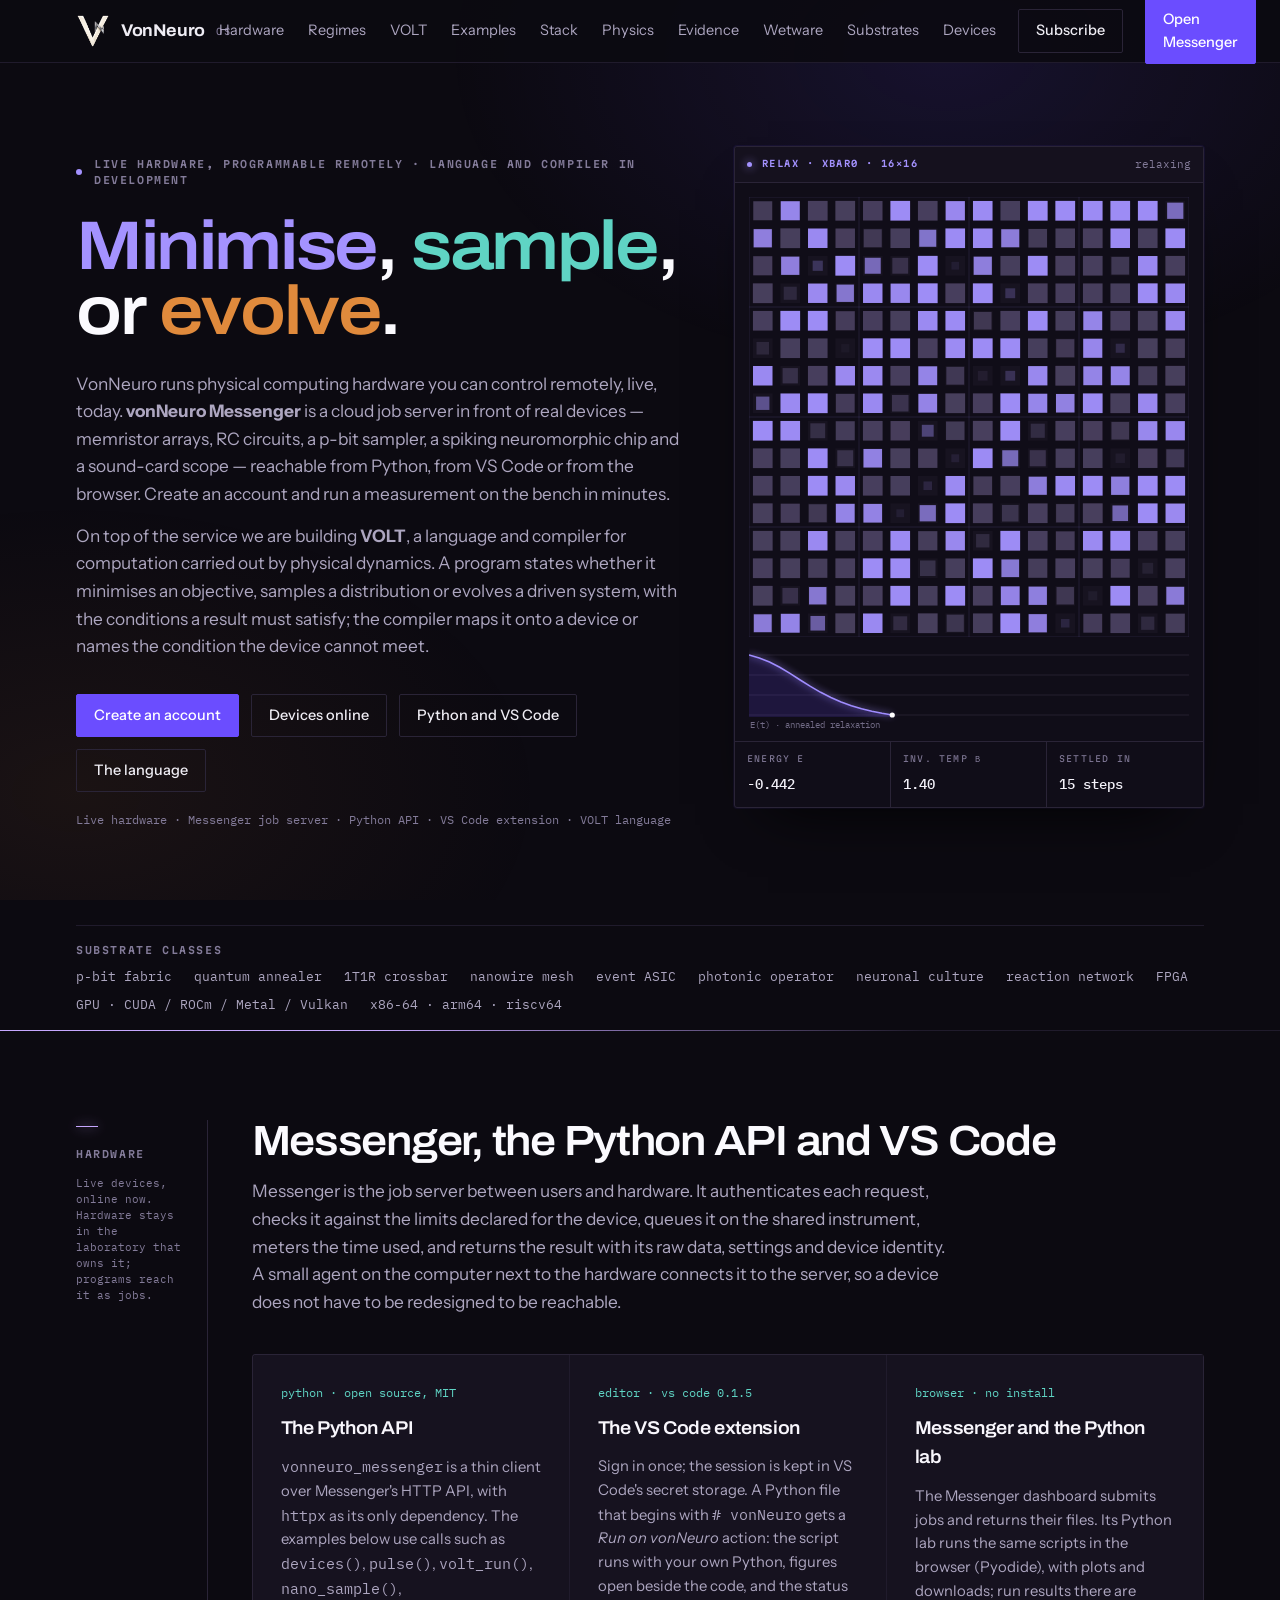
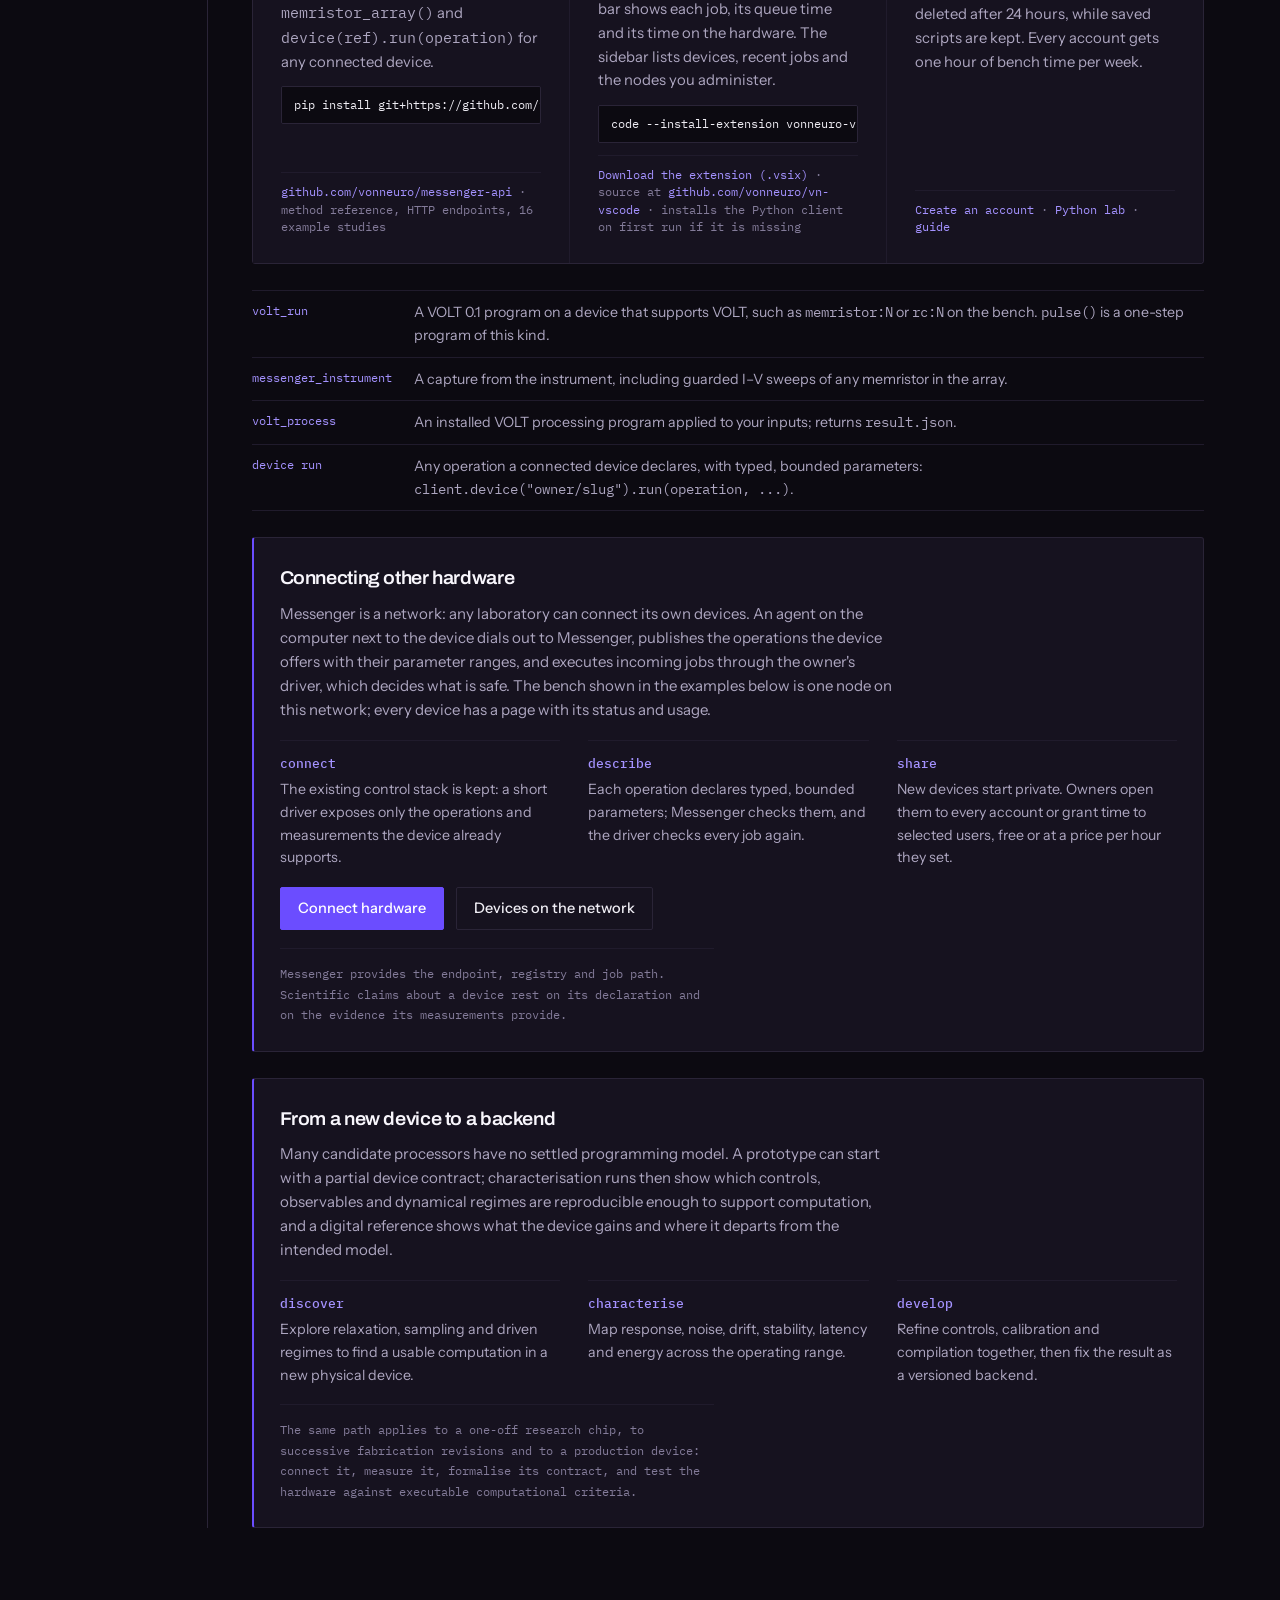
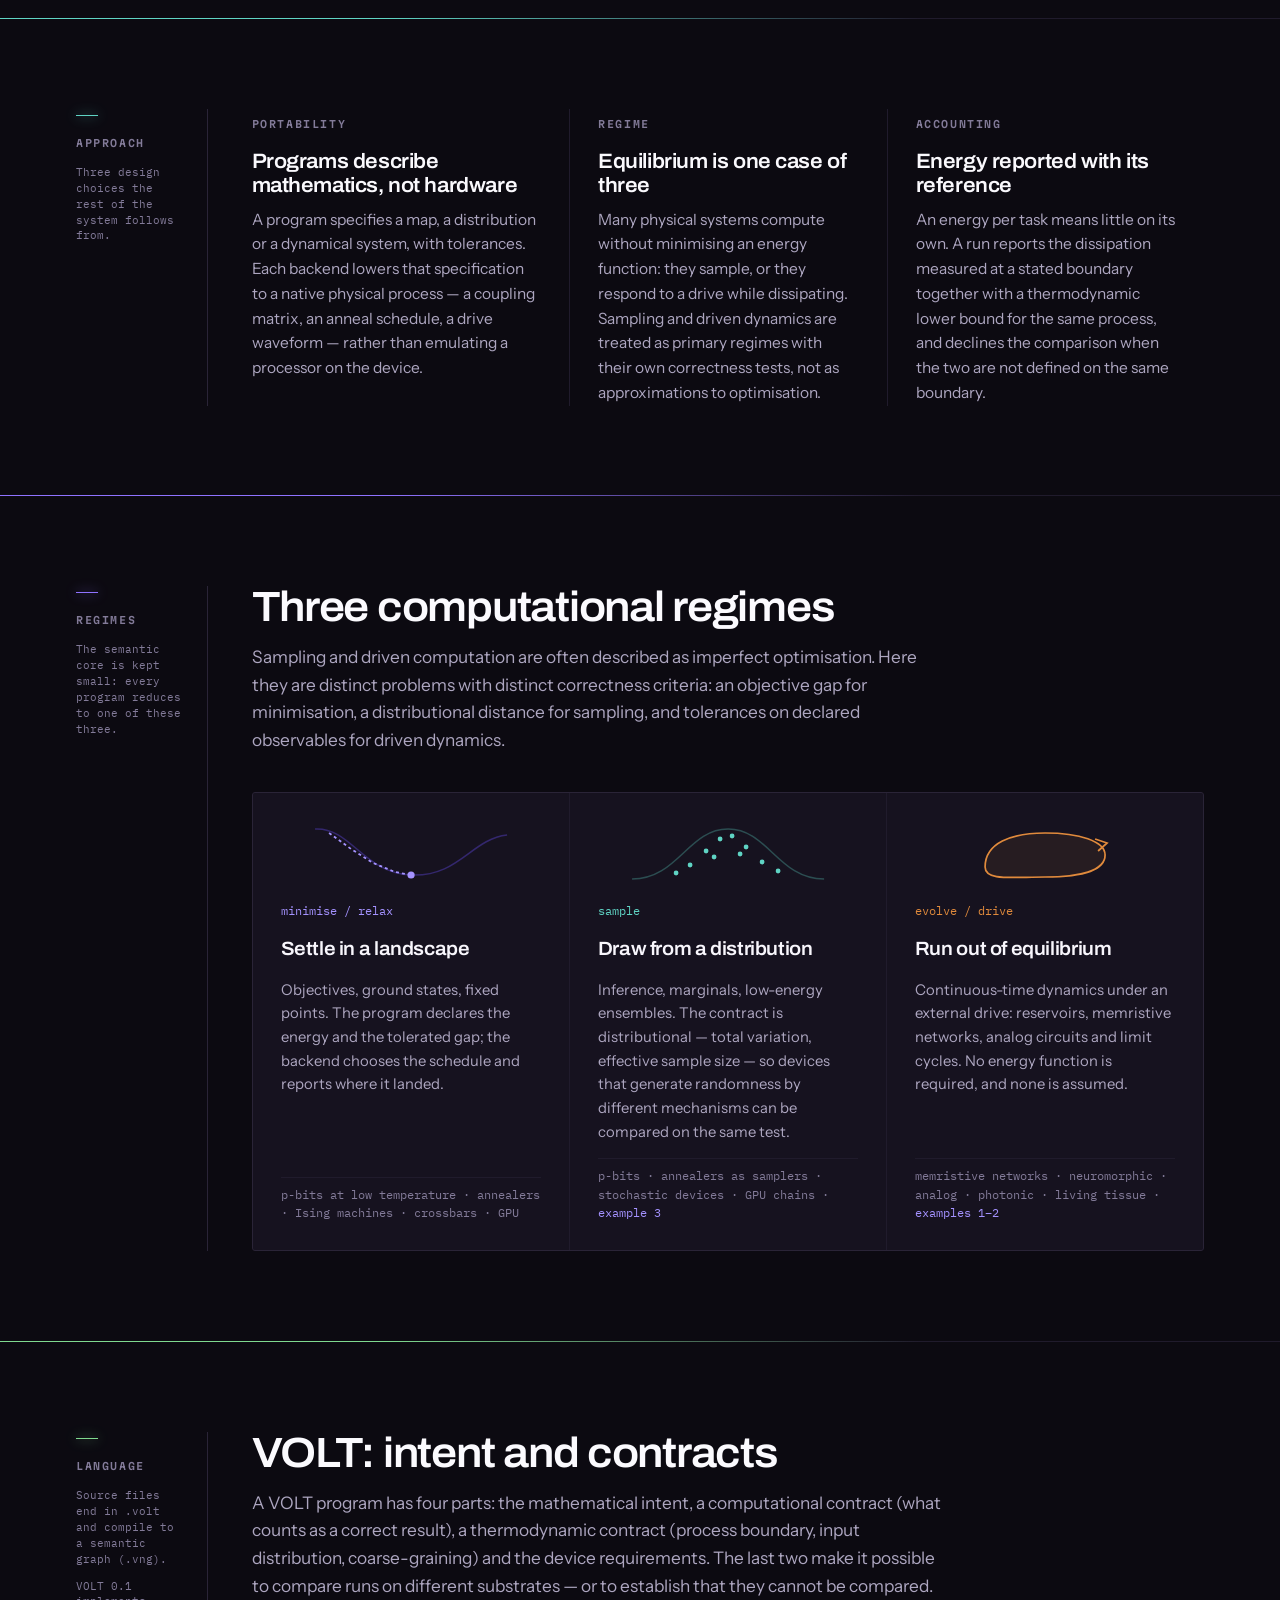
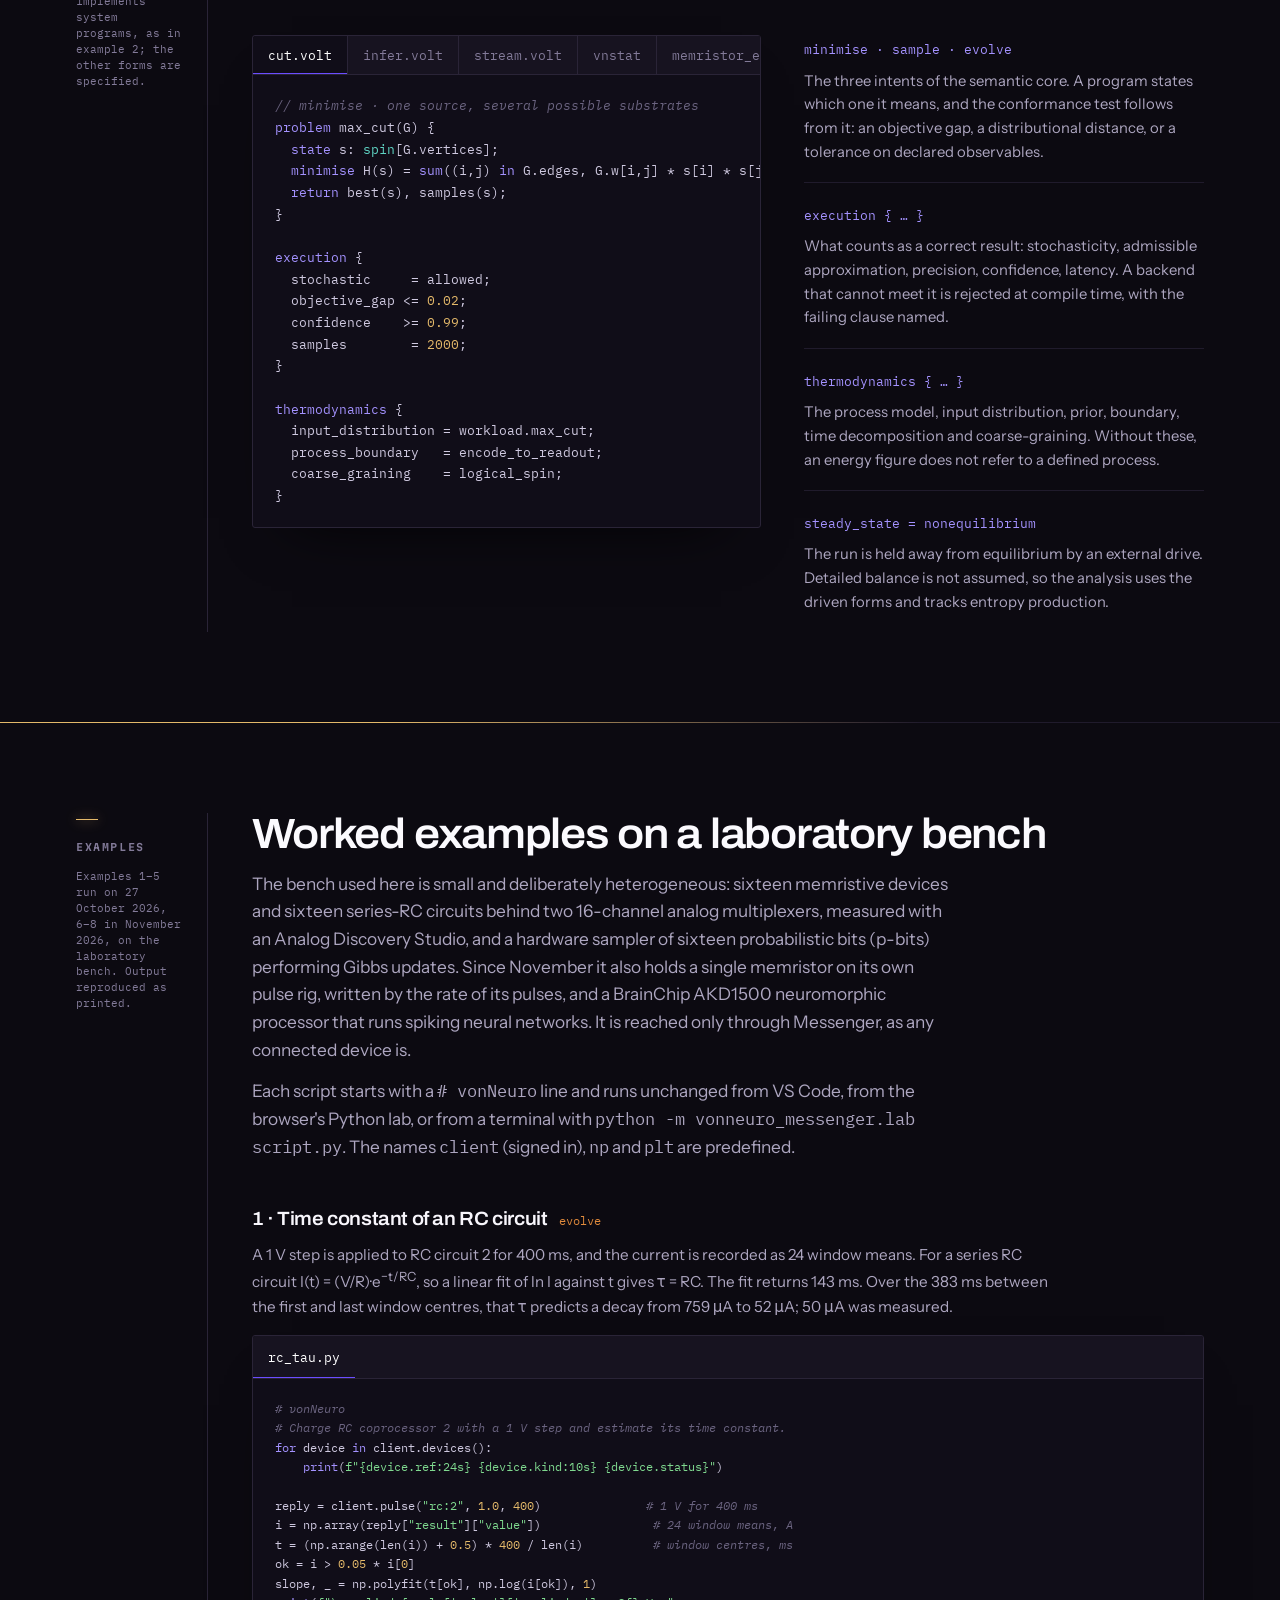
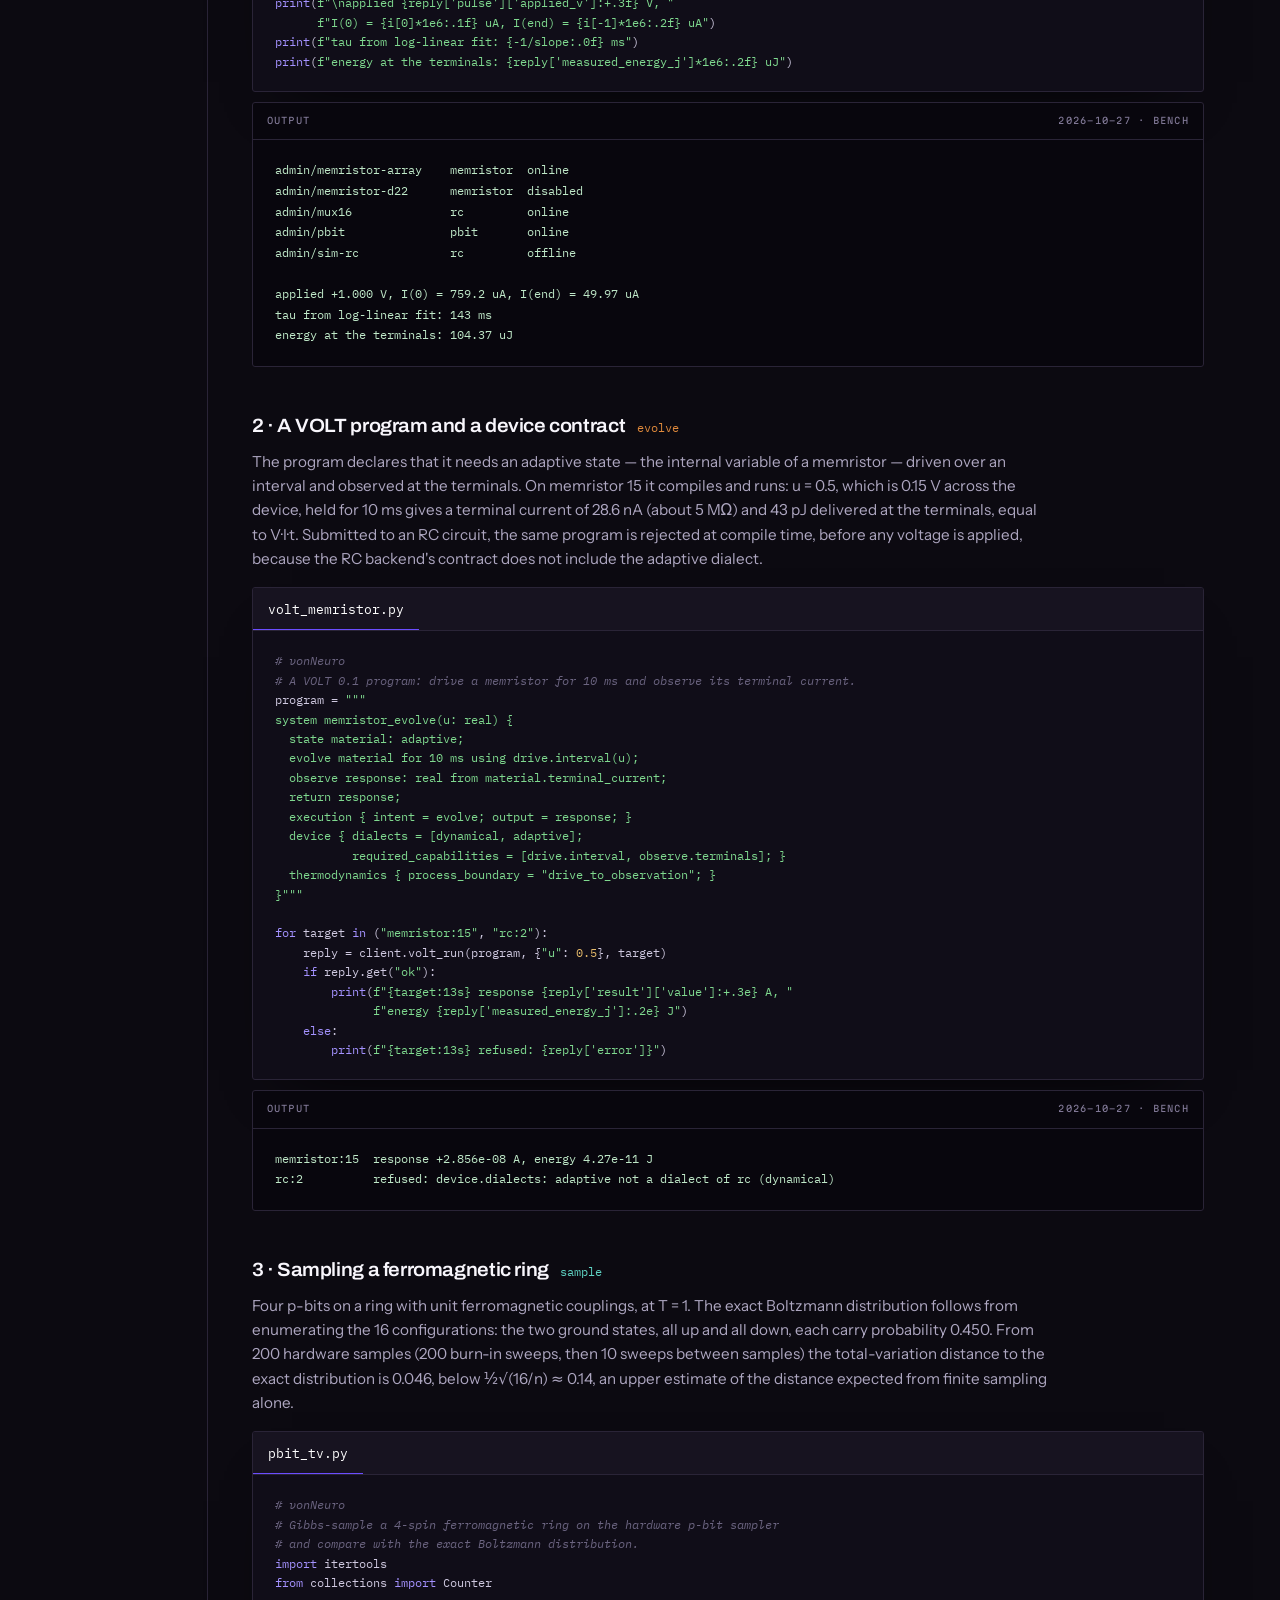
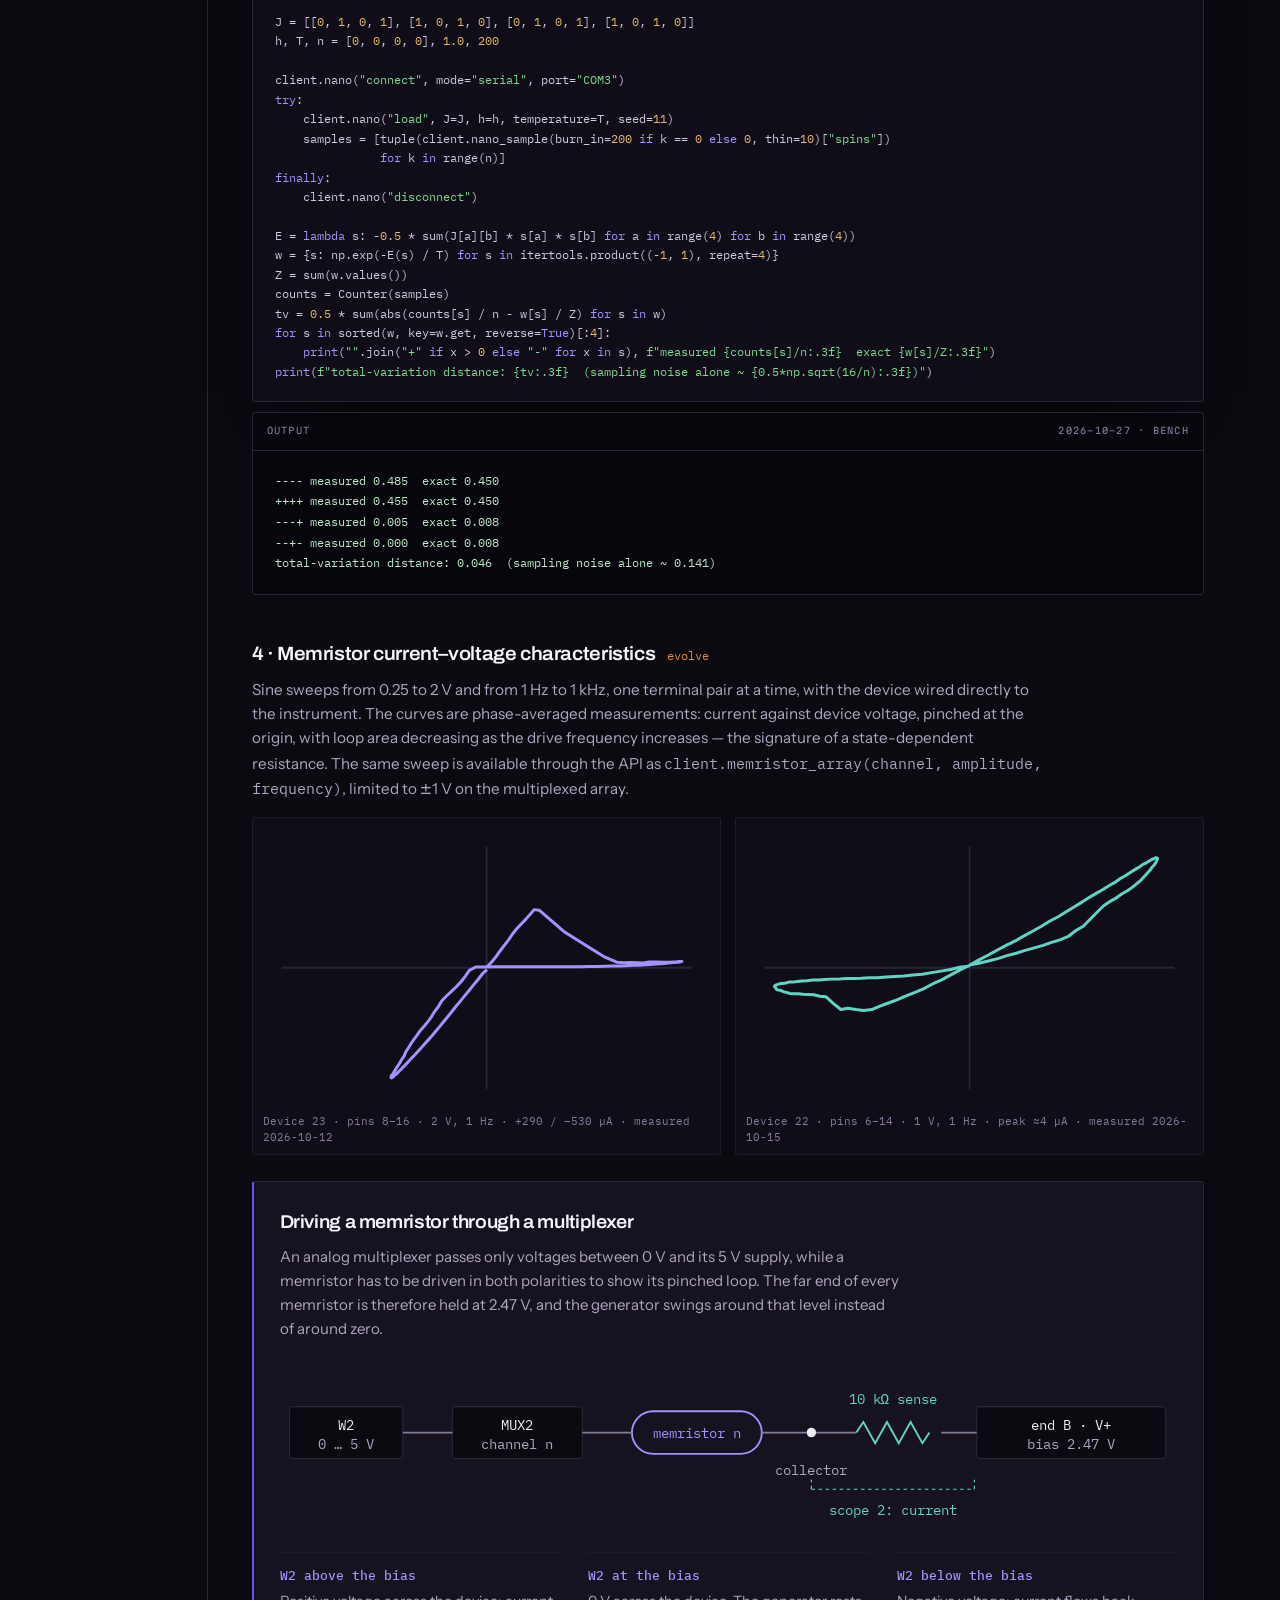
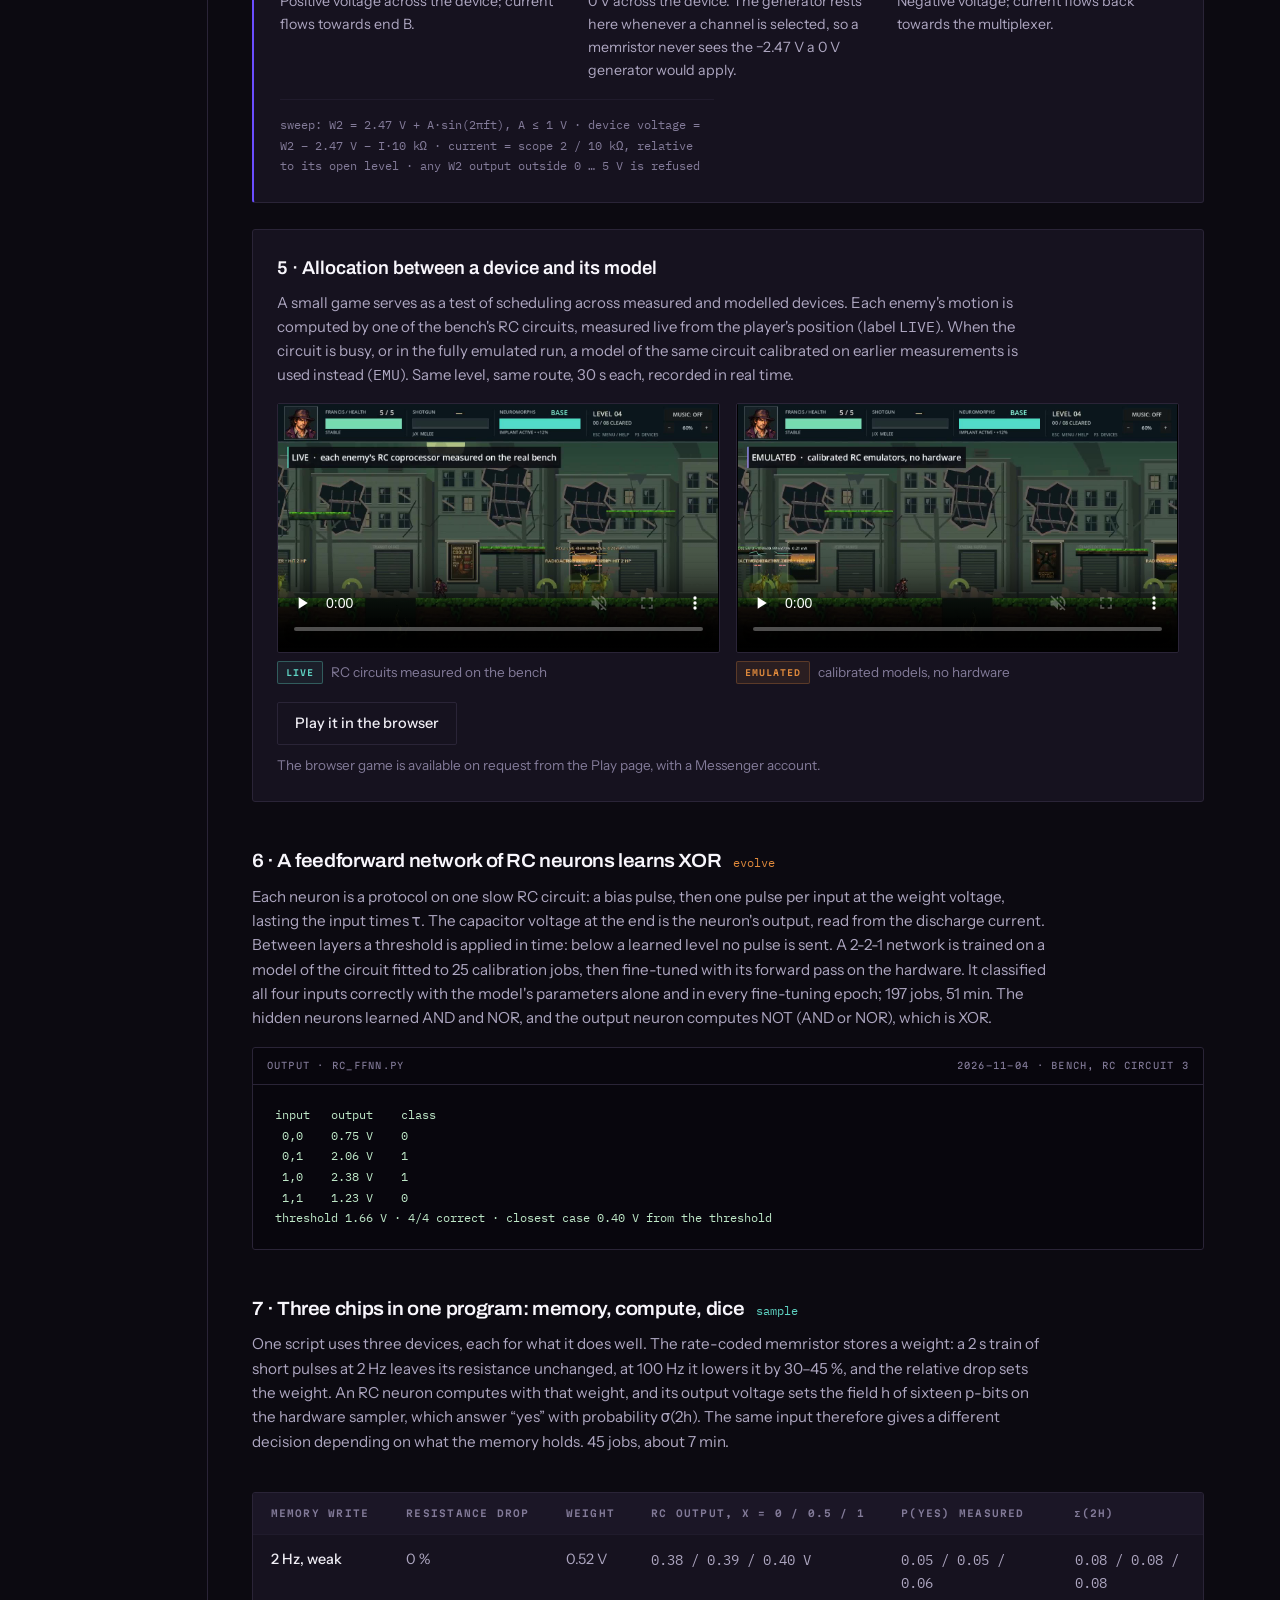
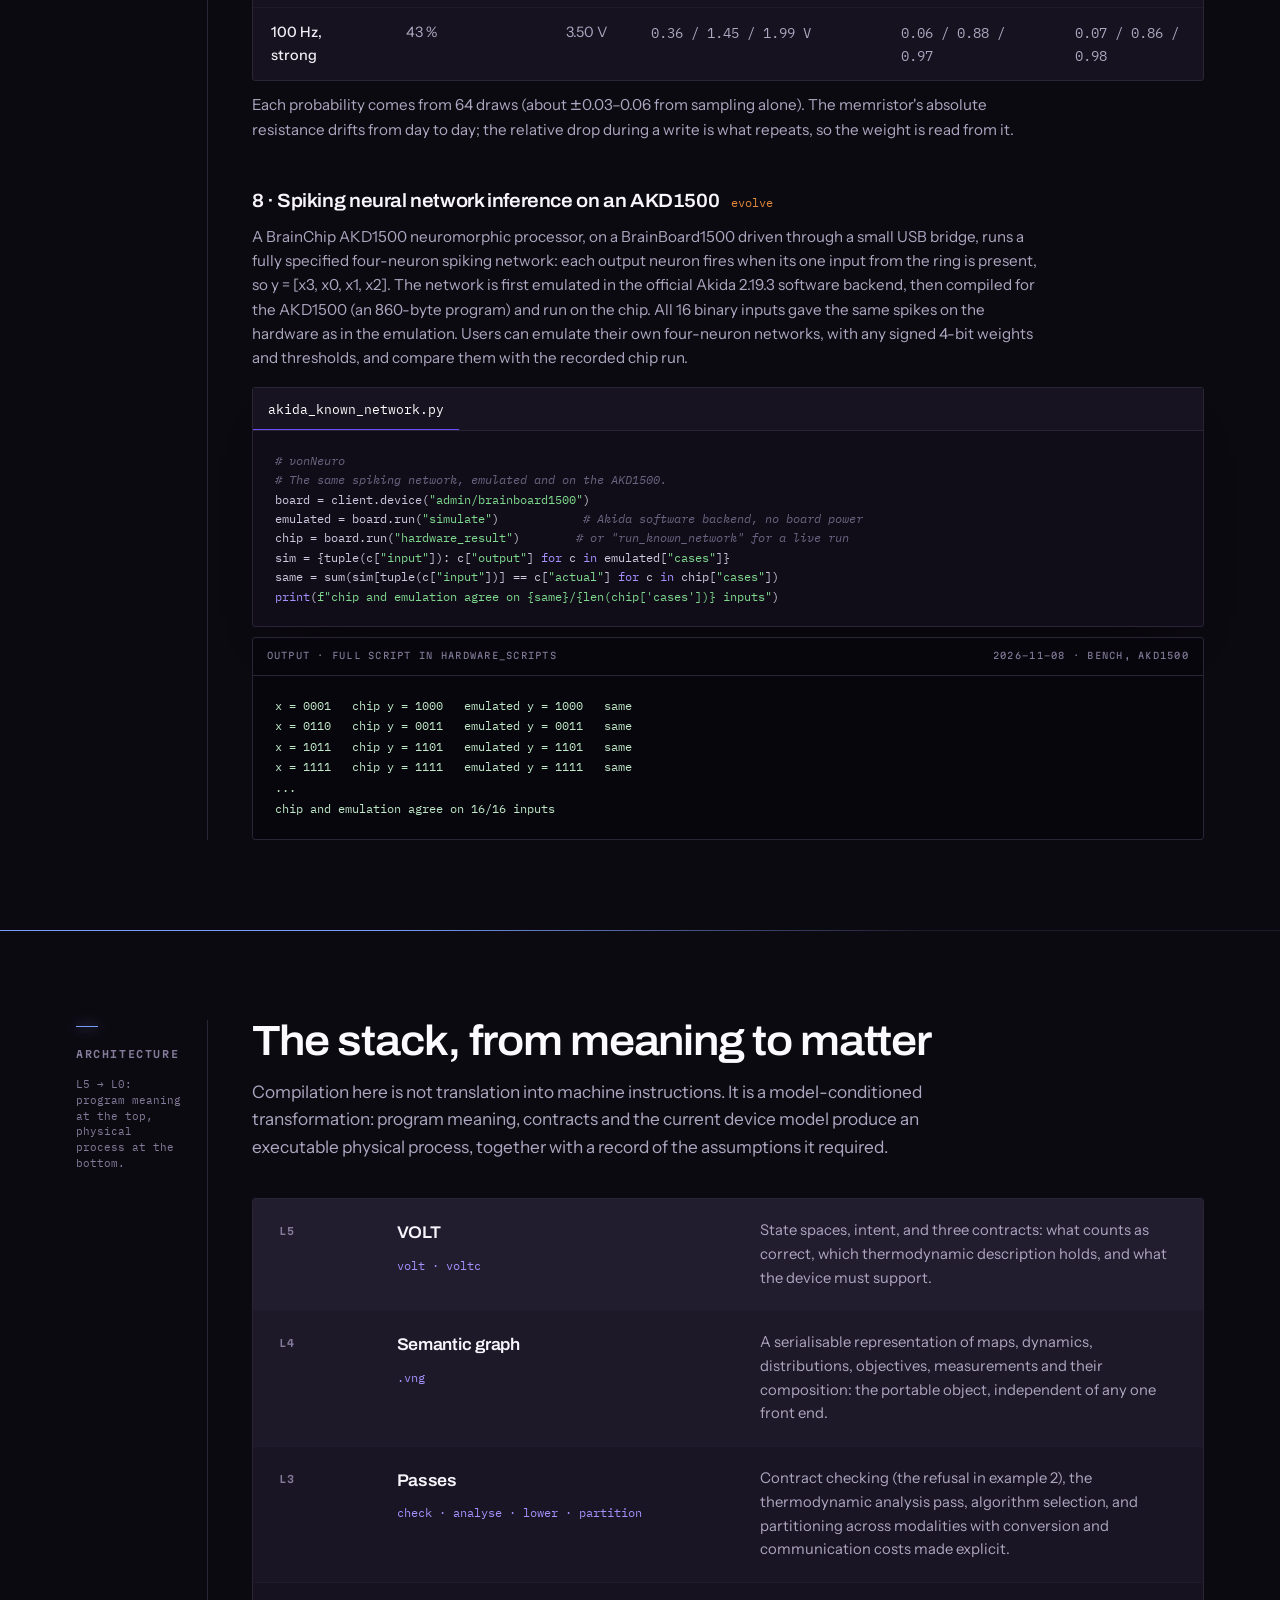
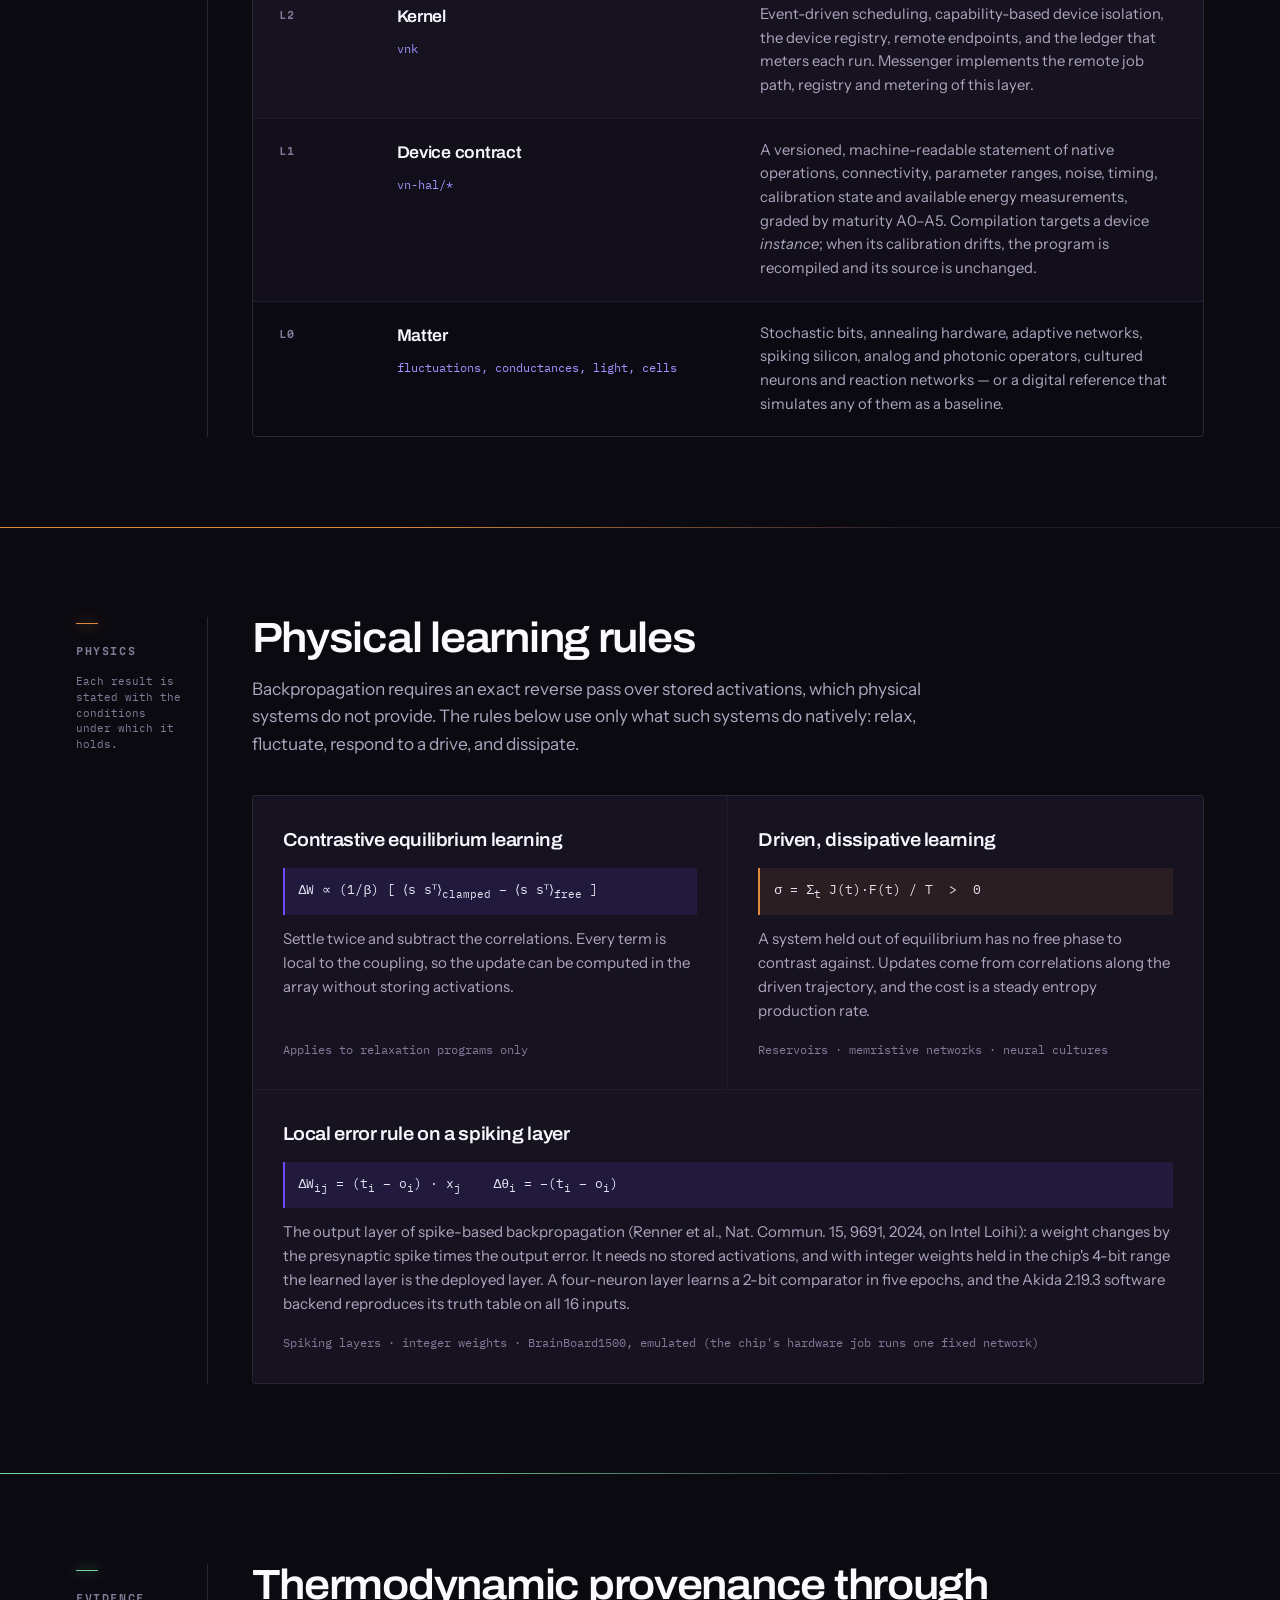
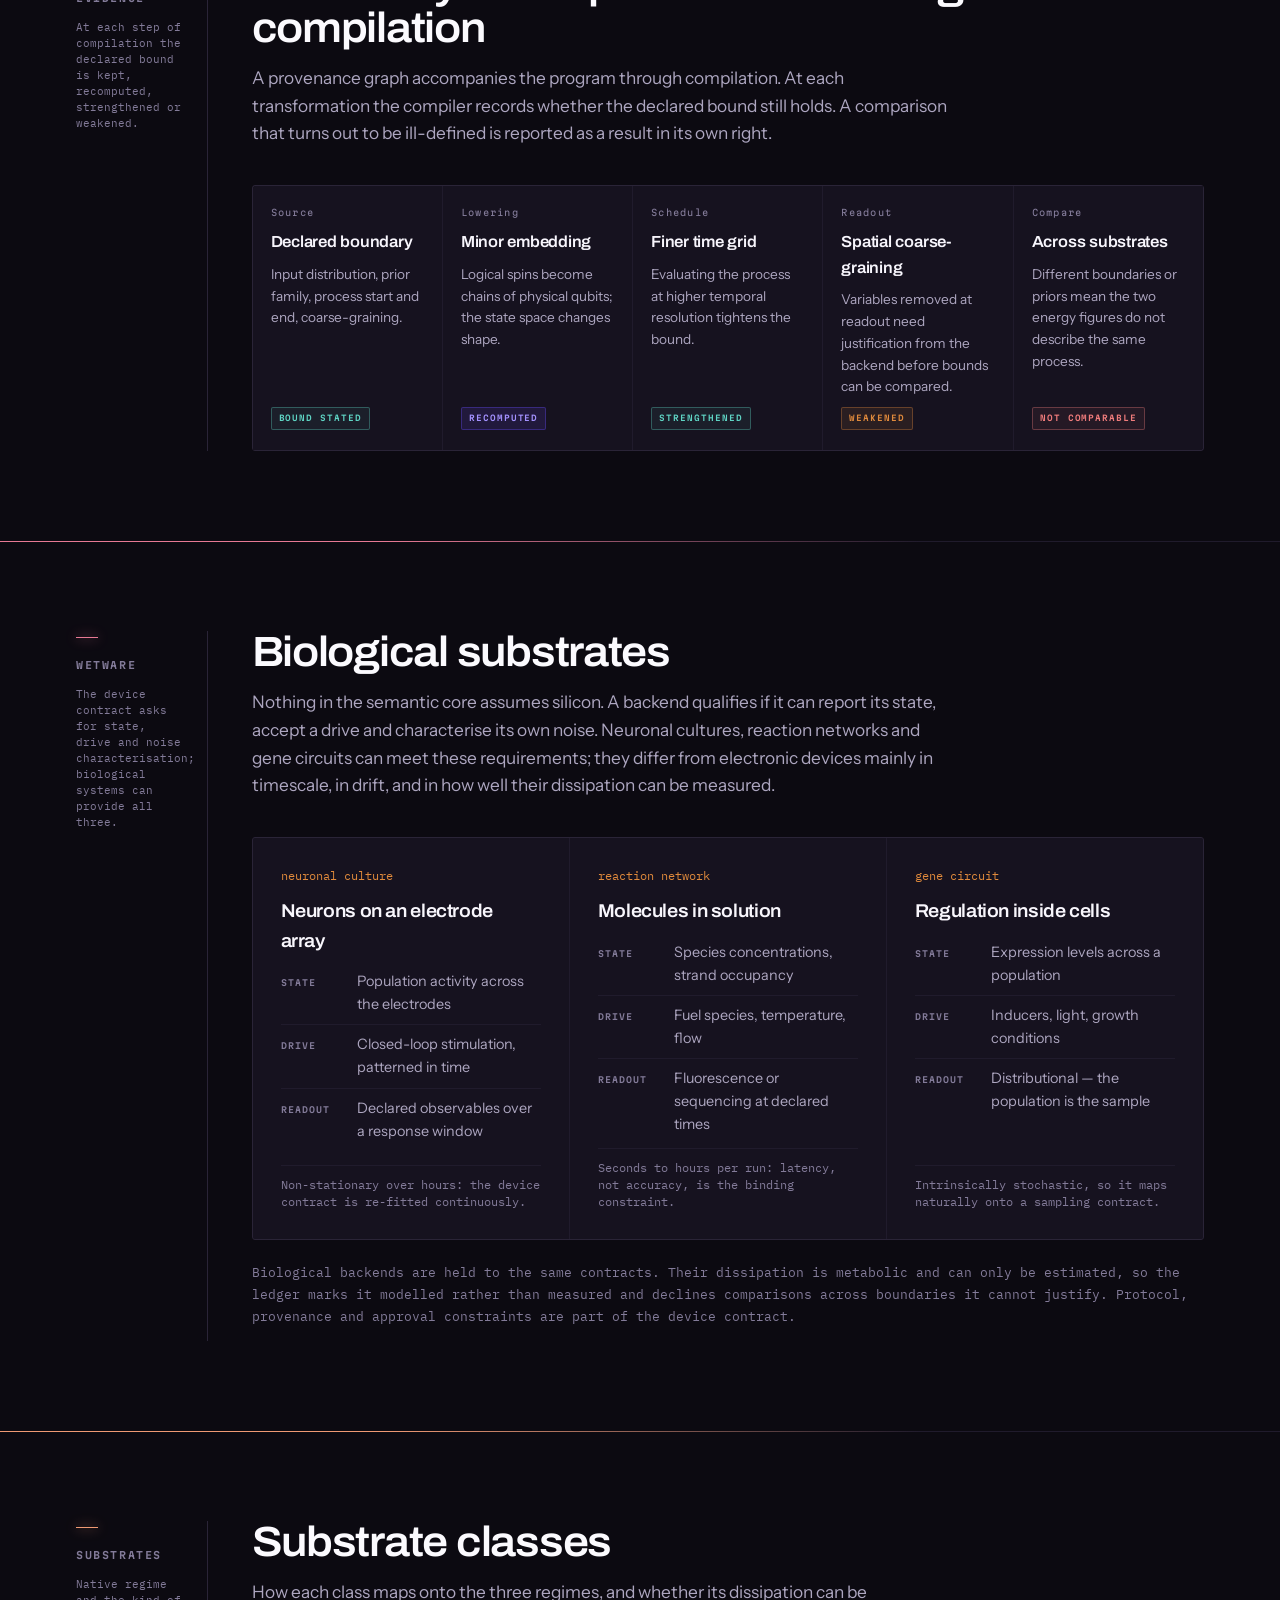
==== index.html @ 31158db9 "Website: lead with live hardware and Messenger; language and compiler follow" ====
<!DOCTYPE html>
<html lang="en">
<head>
<meta charset="utf-8">
<meta name="viewport" content="width=device-width, initial-scale=1">
<title>VonNeuro — a programming system for physical computing</title>
<meta name="description" content="VonNeuro is a language, compiler and runtime for computation by physical dynamics: p-bits, annealers, memristive and analog circuits, neuromorphic chips running spiking neural networks. Worked examples run on laboratory hardware through vonNeuro Messenger, from Python or VS Code.">
<meta property="og:title" content="VonNeuro — a programming system for physical computing">
<meta property="og:description" content="Minimise, sample or evolve: programs with computational and thermodynamic contracts, compiled onto physical devices.">
<meta name="theme-color" content="#0C0A11">
<meta name="color-scheme" content="dark">
<link rel="preconnect" href="https://fonts.googleapis.com">
<link rel="preconnect" href="https://fonts.gstatic.com" crossorigin>
<link href="https://fonts.googleapis.com/css2?family=Archivo:wdth,wght@62..125,400..800&family=IBM+Plex+Mono:wght@400;500&family=Instrument+Sans:wght@400;500;600&family=Martian+Mono:wght@400;600&display=swap" rel="stylesheet">
<link rel="icon" type="image/png" sizes="64x64" href="assets/favicon-64.png">
<link rel="apple-touch-icon" sizes="180x180" href="assets/apple-touch-icon.png">

<style>
/* ─────────────────────────────────────────────
   VonNeuro — tokens
   ───────────────────────────────────────────── */
:root{
  --bg:       #0C0A11;
  --panel:    #16121F;
  --line:     #2A2437;
  --line-2:   #201B2C;
  --txt:      #EFEDF4;
  --txt-mid:  #ADA6C0;
  --txt-soft: #837B99;
  --arc:      #6B4DFF;   /* relaxation / equilibrium */
  --arc-2:    #A492FF;
  --arc-dim:  #6B4DFF22;
  --heat:     #E08A3C;   /* driven / dissipative */
  --heat-dim: #E08A3C1A;
  --ok:       #5FD4C4;   /* sampling */
  --active-neural: #A492FF;

  --rail: 132px;
  --pad: clamp(20px, 5vw, 56px);
  --maxw: 1240px;

  --f-display: "Archivo", "Helvetica Neue", Arial, sans-serif;
  --f-body: "Instrument Sans", "Segoe UI", system-ui, sans-serif;
  --f-label: "Martian Mono", ui-monospace, monospace;
  --f-code: "IBM Plex Mono", ui-monospace, "SF Mono", Menlo, monospace;
}

*{box-sizing:border-box}
html{-webkit-text-size-adjust:100%; scroll-behavior:smooth; background:var(--bg)}
body{
  margin:0; background:var(--bg); color:var(--txt);
  font-family:var(--f-body); font-size:17px; line-height:1.6;
  -webkit-font-smoothing:antialiased; text-rendering:optimizeLegibility;
  overflow-x:hidden;
}
img,svg,canvas{display:block; max-width:100%}
a{color:inherit; text-decoration:none}
::selection{background:var(--arc); color:#fff}
:focus-visible{outline:2px solid var(--arc-2); outline-offset:3px; border-radius:2px}
@media (prefers-reduced-motion: reduce){
  html{scroll-behavior:auto}
  *{animation-duration:.001ms !important; transition-duration:.001ms !important}
}

#field{
  position:fixed; inset:0; width:100%; height:100%; z-index:0; pointer-events:none;
  /* Opacity is driven from script: the field only surfaces between sections. */
  opacity:0; filter:saturate(.96); transition:opacity .3s ease-out;
}
.glow{
  position:fixed; inset:0; z-index:0; pointer-events:none;
  background:
    radial-gradient(60vw 55vh at 74% 6%, #6B4DFF1F, transparent 65%),
    radial-gradient(52vw 46vh at 6% 88%, #E08A3C12, transparent 70%);
}
.page{position:relative; z-index:1}
#prog{position:fixed; top:0; left:0; height:2px; width:0%; background:linear-gradient(90deg,var(--arc),var(--active-neural)); z-index:90; transition:width .12s linear, background .55s ease}

/* ── type ── */
.label{font-family:var(--f-label); font-size:10px; font-weight:600; letter-spacing:.16em; text-transform:uppercase; color:var(--txt-soft)}
.h-display{font-family:var(--f-display); font-weight:600; font-variation-settings:"wdth" 112; letter-spacing:-.035em; line-height:.94; margin:0; color:#FBFAFE}
.h-sec{font-family:var(--f-display); font-weight:600; font-variation-settings:"wdth" 108; font-size:clamp(1.85rem,3.3vw,2.7rem); letter-spacing:-.03em; line-height:1.02; margin:0 0 14px; color:#FBFAFE}
.lede{font-size:clamp(1.02rem,1.35vw,1.16rem); color:var(--txt-mid); max-width:58ch; margin:0}
.mono{font-family:var(--f-code)}

/* ── shell ── */
.wrap{max-width:var(--maxw); margin:0 auto; padding-inline:var(--pad)}
.rail-row{display:grid; grid-template-columns:var(--rail) minmax(0,1fr); gap:0}
.rail{border-right:1px solid var(--line); padding-top:6px; padding-right:20px}
.rail-tick{display:block; width:22px; height:1px; background:var(--arc-2); margin-bottom:12px}
.rail-note{font-family:var(--f-code); font-size:11px; color:var(--txt-soft); margin-top:10px; line-height:1.45}
.col{padding-left:clamp(20px,3.4vw,44px)}
section{position:relative; border-top:1px solid var(--line-2)}
section[id]{scroll-margin-top:74px}
section::before{
  content:""; position:absolute; top:-1px; left:0; height:1px; width:100%;
  background:linear-gradient(90deg,var(--section-accent,var(--arc)),var(--section-accent,var(--arc-2)) 30%,transparent 72%);
  transform:scaleX(0); transform-origin:0 50%;
  transition:transform 1.1s cubic-bezier(.16,.8,.3,1);
}
section.lit::before{transform:scaleX(1)}
section[data-neural-section] .rail-tick{
  background:var(--section-accent,var(--arc-2));
  box-shadow:0 0 12px var(--section-accent,var(--arc-2));
  transition:background .45s ease, box-shadow .45s ease;
}
section[data-neural-section] .rail > .label{transition:color .45s ease}
section[data-neural-section].neural-active .rail > .label{color:var(--section-accent,var(--arc-2))}
.sec-pad{padding-block:clamp(56px,7vw,104px)}

/* ── header ── */
.hdr{
  position:sticky; top:0; z-index:70; background:rgba(12,10,17,.9);
  /* No backdrop blur: over the animated field it forces a re-blur on every frame. */
  border-bottom:1px solid var(--line-2); transition:background .3s ease, border-color .3s ease;
}
.hdr.stuck{background:rgba(12,10,17,.92); border-bottom-color:var(--line)}
.hdr-in{display:flex; align-items:center; gap:22px; height:62px}
.brand{display:flex; align-items:center; gap:11px; margin-right:auto}
.brand img{width:34px; height:34px; object-fit:contain; transition:filter .25s ease, transform .5s cubic-bezier(.2,.8,.3,1)}
.brand:hover img{filter:brightness(1.12); transform:translateY(1px)}
.brand b{font-family:var(--f-display); font-weight:700; font-variation-settings:"wdth" 105; font-size:17px; letter-spacing:-.02em}
.brand span{font-family:var(--f-label); font-size:9px; letter-spacing:.16em; color:var(--txt-soft); padding-top:2px}
.nav{display:flex; gap:24px; align-items:center}
.nav a{font-size:14.5px; color:var(--txt-mid); position:relative; padding-block:6px; transition:color .18s ease}
.nav a::after{content:""; position:absolute; left:0; right:100%; bottom:0; height:1px; background:var(--arc-2); transition:right .22s ease}
.nav a:hover{color:var(--txt)}
.nav a:hover::after{right:0}
.btn{
  display:inline-flex; align-items:center; gap:9px; justify-content:center;
  font-family:var(--f-body); font-size:14.5px; font-weight:500;
  padding:9px 17px; border-radius:2px; border:1px solid var(--arc);
  background:var(--arc); color:#fff; cursor:pointer;
  transition:background .18s ease, border-color .18s ease, box-shadow .25s ease, color .18s ease;
}
.btn:hover{background:#7C60FF; border-color:#7C60FF; box-shadow:0 8px 26px -10px #6B4DFFAA}
.btn-ghost{background:transparent; color:var(--txt); border-color:var(--line)}
.btn-ghost:hover{background:transparent; color:var(--arc-2); border-color:var(--arc); box-shadow:none}
@media (max-width:960px){
  .hdr-in{flex-wrap:wrap; height:auto; padding-block:11px 0; gap:14px}
  .nav{order:3; width:100%; gap:20px; overflow-x:auto; scrollbar-width:none; border-top:1px solid var(--line-2); padding-block:9px}
  .nav::-webkit-scrollbar{display:none}
  .nav a{white-space:nowrap; font-size:14px}
}
@media (max-width:480px){
  .hdr-in{gap:8px}
  .hdr-in .btn{padding:7px 11px; font-size:13.5px}
}

/* ── hero ── */
.hero{border-top:0}
.hero::before{display:none}
.hero-grid{display:grid; grid-template-columns:minmax(0,1fr) minmax(0,470px); gap:clamp(28px,4vw,64px); align-items:start; padding-block:clamp(48px,6.5vw,84px)}
.eyebrow{display:flex; align-items:center; gap:12px; margin-bottom:26px}
.dot{width:6px; height:6px; background:var(--arc-2); border-radius:50%; flex:none; animation:pulse 2.6s ease-out infinite}
@keyframes pulse{0%{box-shadow:0 0 0 0 #6B4DFF77}70%{box-shadow:0 0 0 9px #6B4DFF00}100%{box-shadow:0 0 0 0 #6B4DFF00}}
h1.hero-h{font-size:clamp(2.3rem,5.4vw,4.3rem)}
h1.hero-h em{font-style:normal}
h1.hero-h .w1{color:var(--arc-2)}
h1.hero-h .w2{color:var(--ok)}
h1.hero-h .w3{color:var(--heat)}
.hero-sub{margin-top:26px}
.hero-cta{display:flex; flex-wrap:wrap; gap:12px; align-items:center; margin-top:34px}
.cmd{display:flex; align-items:center; gap:14px; border:1px solid var(--line); background:rgba(22,18,31,.86); border-radius:2px; padding:8px 8px 8px 14px; font-family:var(--f-code); font-size:14px; color:var(--txt); transition:border-color .2s ease}
.cmd:hover{border-color:#3B3350}
.cmd .sig{color:var(--arc-2)}
.copy{font-family:var(--f-label); font-size:9px; letter-spacing:.12em; text-transform:uppercase; border:1px solid var(--line); background:transparent; color:var(--txt-soft); padding:6px 9px; border-radius:2px; cursor:pointer; transition:color .15s ease, border-color .15s ease}
.copy:hover,.copy[data-done="1"]{color:var(--arc-2); border-color:var(--arc)}
.hero-meta{margin-top:18px; font-family:var(--f-code); font-size:12px; color:var(--txt-soft)}
.strip{border-top:1px solid var(--line-2); padding-block:16px; display:flex; flex-wrap:wrap; gap:8px 28px; align-items:center}
.strip ul{display:flex; flex-wrap:wrap; gap:8px 22px; list-style:none; margin:0; padding:0}
.strip li{font-family:var(--f-code); font-size:12.5px; color:var(--txt-mid); transition:color .2s ease}
.strip li:hover{color:var(--arc-2)}

/* ── monitor ── */
.monitor{border:1px solid var(--line); background:#100D18; border-radius:3px; overflow:hidden; box-shadow:0 30px 60px -34px #000, 0 0 0 1px #6B4DFF14}
.mon-bar{display:flex; align-items:center; gap:10px; padding:9px 12px; border-bottom:1px solid var(--line); background:#15111E}
.mon-bar .label{font-size:9px; transition:color .4s ease}
.mon-led{width:5px; height:5px; border-radius:50%; background:var(--arc-2); box-shadow:0 0 10px #6B4DFF; transition:background .4s ease, box-shadow .4s ease}
.mon-state{margin-left:auto; font-family:var(--f-code); font-size:10.5px; color:var(--txt-soft)}
.mon-body{padding:14px 14px 10px}
#lattice{width:100%; height:auto; aspect-ratio:1/1}
.mon-trace-wrap{padding:0 14px 12px}
#trace{width:100%; height:82px}
.mon-read{display:grid; grid-template-columns:repeat(3,1fr); border-top:1px solid var(--line)}
.mon-read div{padding:10px 12px; border-right:1px solid var(--line)}
.mon-read div:last-child{border-right:0}
.mon-read span{display:block; font-family:var(--f-label); font-size:8.5px; letter-spacing:.14em; text-transform:uppercase; color:var(--txt-soft); margin-bottom:4px; white-space:nowrap; overflow:hidden; text-overflow:ellipsis}
.mon-read b{font-family:var(--f-code); font-weight:500; font-size:14px; color:#F4F2FA; font-variant-numeric:tabular-nums}
@media (max-width:1020px){ .hero-grid{grid-template-columns:1fr} .monitor{max-width:470px} }

/* ── premise ── */
.thesis{display:grid; grid-template-columns:repeat(3,1fr); gap:0}
.thesis > div{padding:0 clamp(16px,2.2vw,32px); border-left:1px solid var(--line-2)}
.thesis > div:first-child{padding-left:0; border-left:0}
.thesis h3{font-family:var(--f-display); font-weight:600; font-variation-settings:"wdth" 106; font-size:1.3rem; letter-spacing:-.02em; margin:14px 0 10px; line-height:1.15; color:#FAF9FD}
.thesis p{margin:0; font-size:15.5px; color:var(--txt-mid)}
.thesis code{color:var(--arc-2)}
@media (max-width:820px){
  .thesis{grid-template-columns:1fr; gap:30px}
  .thesis > div{padding:0; border-left:0; border-top:1px solid var(--line-2); padding-top:20px}
  .thesis > div:first-child{border-top:0; padding-top:0}
}

/* ── regimes ── */
.regimes{display:grid; grid-template-columns:repeat(3,1fr); gap:1px; background:var(--line-2); border:1px solid var(--line); border-radius:3px; overflow:hidden; margin-top:38px}
.regime{background:var(--panel); padding:clamp(20px,2.4vw,28px); display:flex; flex-direction:column; gap:14px; transition:background .25s ease}
.regime:hover{background:#1B1626}
.regime svg{width:100%; height:66px; overflow:visible}
.regime h3{font-family:var(--f-display); font-weight:600; font-variation-settings:"wdth" 106; font-size:1.2rem; letter-spacing:-.02em; margin:0; color:#F8F6FC}
.regime .kw{font-family:var(--f-code); font-size:12px}
.regime p{margin:0; font-size:14.8px; color:var(--txt-mid)}
.regime .foot{font-family:var(--f-code); font-size:11.5px; color:var(--txt-soft); margin-top:auto; padding-top:8px; border-top:1px solid var(--line-2)}
.r1 .kw{color:var(--arc-2)} .r2 .kw{color:var(--ok)} .r3 .kw{color:var(--heat)}
@media (max-width:880px){ .regimes{grid-template-columns:1fr} }

/* ── wetware ── */
.bio{display:grid; grid-template-columns:repeat(3,1fr); gap:1px; background:var(--line-2); border:1px solid var(--line); border-radius:3px; overflow:hidden; margin-top:38px}
.bio-item{background:var(--panel); padding:clamp(20px,2.4vw,28px); display:flex; flex-direction:column; gap:12px; transition:background .25s ease}
.bio-item:hover{background:#1B1626}
.bio-item .kw{font-family:var(--f-code); font-size:12px; color:var(--heat)}
.bio-item h3{font-family:var(--f-display); font-weight:600; font-variation-settings:"wdth" 106; font-size:1.16rem; letter-spacing:-.02em; margin:0; color:#F8F6FC}
.bio-item dl{margin:2px 0 0; display:flex; flex-direction:column; gap:8px}
.bio-item dl > div{display:grid; grid-template-columns:64px minmax(0,1fr); gap:12px; align-items:baseline; border-top:1px solid var(--line-2); padding-top:8px}
.bio-item dl > div:first-child{border-top:0; padding-top:0}
.bio-item dt{font-family:var(--f-label); font-size:8.5px; font-weight:600; letter-spacing:.13em; text-transform:uppercase; color:var(--txt-soft)}
.bio-item dd{margin:0; font-size:14.4px; color:var(--txt-mid)}
.bio-item .foot{font-family:var(--f-code); font-size:11.5px; color:var(--txt-soft); margin:auto 0 0; padding-top:10px; border-top:1px solid var(--line-2); line-height:1.5}
@media (max-width:880px){ .bio{grid-template-columns:1fr} }

/* ── stack ── */
.stack{margin-top:38px; border:1px solid var(--line); border-radius:3px; overflow:hidden; background:var(--panel)}
.layer{position:relative; display:grid; grid-template-columns:88px minmax(0,1fr) minmax(0,1.25fr); gap:clamp(14px,2.4vw,30px); align-items:start; padding:20px clamp(16px,2.4vw,26px); border-bottom:1px solid var(--line-2); transition:background .25s ease}
.layer:last-child{border-bottom:0}
.layer::after{content:""; position:absolute; left:0; top:0; bottom:0; width:2px; background:var(--arc); opacity:0; transition:opacity .25s ease}
.layer:hover::after{opacity:1}
.layer .lv{font-family:var(--f-label); font-size:10px; font-weight:600; letter-spacing:.1em; color:var(--txt-soft); padding-top:4px}
.layer h4{font-family:var(--f-display); font-weight:600; font-variation-settings:"wdth" 104; font-size:1.06rem; letter-spacing:-.015em; margin:0 0 4px; color:#F7F5FC}
.layer .who{font-family:var(--f-code); font-size:12px; color:var(--arc-2)}
.layer p{margin:0; font-size:14.8px; color:var(--txt-mid)}
.l5{background:#221C2F} .l4{background:#1E1929} .l3{background:#1A1524}
.l2{background:#16121F} .l1{background:#120F1A} .l0{background:#0B0912}
.layer:hover{background:#251F33}
.l0:hover{background:#120F1A}
@media (max-width:760px){ .layer{grid-template-columns:1fr; gap:6px} .layer .lv{padding-top:0} }

/* ── volt ── */
.volt-grid{display:grid; grid-template-columns:minmax(0,1.12fr) minmax(0,.88fr); gap:clamp(24px,3.4vw,48px); margin-top:36px; align-items:start}
.editor{border:1px solid var(--line); border-radius:3px; background:#100D18; overflow:hidden; box-shadow:0 30px 60px -40px #000}
.tabs{display:flex; border-bottom:1px solid var(--line); background:#171320; overflow-x:auto; scrollbar-width:none}
.tabs::-webkit-scrollbar{display:none}
.tab{appearance:none; background:transparent; border:0; border-right:1px solid var(--line); font-family:var(--f-code); font-size:12.5px; color:var(--txt-soft); padding:11px 15px; cursor:pointer; white-space:nowrap; transition:color .16s ease, background .16s ease}
.tab:hover{color:var(--txt-mid)}
.tab[aria-selected="true"]{color:#FFF; background:#100D18; box-shadow:inset 0 -1px 0 var(--arc)}
pre{margin:0; padding:20px clamp(16px,2vw,22px); font-family:var(--f-code); font-size:12.6px; line-height:1.72; color:#CFC9E0; overflow-x:auto; tab-size:2}
pre .k{color:#A492FF} pre .t{color:#5FD4C4} pre .n{color:#E4B96A}
pre .c{color:#6B6480; font-style:italic} pre .a{color:#F07C7C} pre .s{color:#7FD98F} pre .w{color:#E08A3C}
.notes{display:flex; flex-direction:column; gap:0}
.note{border-top:1px solid var(--line-2); padding:18px 0}
.note:first-child{border-top:0; padding-top:0}
.note code{font-family:var(--f-code); font-size:12.6px; color:var(--arc-2)}
.note p{margin:7px 0 0; font-size:14.8px; color:var(--txt-mid)}
@media (max-width:960px){ .volt-grid{grid-template-columns:1fr} }

/* ── cards ── */
.cards{display:grid; grid-template-columns:repeat(2,1fr); gap:1px; background:var(--line-2); border:1px solid var(--line); margin-top:38px; border-radius:3px; overflow:hidden}
.card{background:var(--panel); padding:clamp(20px,2.6vw,30px); display:flex; flex-direction:column; gap:12px; transition:background .25s ease}
.card:hover{background:#1B1626}
.card h4{font-family:var(--f-display); font-weight:600; font-variation-settings:"wdth" 106; font-size:1.17rem; letter-spacing:-.02em; margin:0; color:#F8F6FC}
.card p{margin:0; font-size:15px; color:var(--txt-mid)}
.eq{font-family:var(--f-code); font-size:13.2px; color:#E6E2F2; background:var(--arc-dim); border-left:2px solid var(--arc); padding:11px 14px; overflow-x:auto; white-space:nowrap}
.card.neq .eq{background:var(--heat-dim); border-left-color:var(--heat)}
.card .foot{font-family:var(--f-code); font-size:11.5px; color:var(--txt-soft); margin-top:auto; padding-top:6px}
@media (max-width:820px){ .cards{grid-template-columns:1fr} }

/* ── evidence chain ── */
.chain{display:grid; grid-template-columns:repeat(5,1fr); gap:1px; background:var(--line-2); border:1px solid var(--line); border-radius:3px; overflow:hidden; margin-top:38px}
.node{background:var(--panel); padding:20px 18px; display:flex; flex-direction:column; gap:9px; position:relative}
.node .n{font-family:var(--f-label); font-size:9px; letter-spacing:.14em; color:var(--txt-soft)}
.node h4{font-family:var(--f-display); font-weight:600; font-variation-settings:"wdth" 104; font-size:1rem; margin:0; color:#F7F5FC; letter-spacing:-.015em}
.node p{margin:0; font-size:13.6px; color:var(--txt-mid)}
.tag{display:inline-block; font-family:var(--f-label); font-size:8px; font-weight:600; letter-spacing:.12em; text-transform:uppercase; padding:4px 7px; border-radius:2px; border:1px solid var(--line); color:var(--txt-soft); margin-top:auto; align-self:flex-start}
.tag.keep{color:var(--ok); border-color:#5FD4C455; background:#5FD4C412}
.tag.weak{color:var(--heat); border-color:#E08A3C55; background:var(--heat-dim)}
.tag.recomp{color:var(--arc-2); border-color:#6B4DFF55; background:var(--arc-dim)}
.tag.void{color:#F07C7C; border-color:#F07C7C55; background:#F07C7C12}
@media (max-width:1000px){ .chain{grid-template-columns:repeat(2,1fr)} }
@media (max-width:600px){ .chain{grid-template-columns:1fr} }

/* ── callout ── */
.callout{margin-top:26px; border:1px solid var(--line); border-left:2px solid var(--arc); border-radius:3px; background:var(--panel); padding:clamp(18px,2.2vw,26px)}
.callout h4{font-family:var(--f-display); font-weight:600; font-variation-settings:"wdth" 106; font-size:1.16rem; letter-spacing:-.02em; margin:0 0 8px; color:#F8F6FC}
.callout > p{margin:0; font-size:15px; color:var(--txt-mid); max-width:62ch}
/* Access request for the private client repository: composes an email in the visitor's mail app. */
.access-form{display:grid; grid-template-columns:repeat(2, minmax(0, 1fr)); gap:14px 18px; margin-top:18px; max-width:760px}
.access-form label{display:flex; flex-direction:column; gap:6px; font-family:var(--f-label); font-size:11px; letter-spacing:.06em; text-transform:uppercase; color:var(--txt-soft)}
.access-form .wide{grid-column:1 / -1}
.access-form label, .access-form .actions{min-width:0}
.access-form input, .access-form textarea{width:100%; box-sizing:border-box; font-family:var(--f-body); font-size:15px; text-transform:none; letter-spacing:0; color:var(--txt); background:var(--bg); border:1px solid var(--line); border-radius:2px; padding:9px 11px}
.access-form textarea{min-height:84px; resize:vertical}
.access-form input:focus, .access-form textarea:focus{outline:none; border-color:var(--arc); box-shadow:0 0 0 3px var(--arc-dim)}
.access-form .actions{grid-column:1 / -1; display:flex; flex-wrap:wrap; align-items:center; gap:14px}
.access-note{font-size:13.5px; color:var(--txt-soft); margin:0}
.access-note a{color:var(--arc-2)}
@media (max-width:820px){ .access-form{grid-template-columns:1fr} }
.callout .grid{display:grid; grid-template-columns:repeat(3,1fr); gap:16px 28px; margin-top:18px}
.callout .grid > div{border-top:1px solid var(--line-2); padding-top:12px}
.callout .grid b{display:block; font-family:var(--f-code); font-weight:500; font-size:12.5px; color:var(--arc-2); margin-bottom:5px}
.callout .grid p{margin:0; font-size:14.2px; color:var(--txt-mid)}
.callout .tail{margin-top:18px; padding-top:14px; border-top:1px solid var(--line-2); font-family:var(--f-code); font-size:12.4px; color:var(--txt-soft); line-height:1.65}
@media (max-width:800px){ .callout .grid{grid-template-columns:1fr; gap:0} }

/* ── table ── */
.tbl-wrap{margin-top:38px; border:1px solid var(--line); border-radius:3px; overflow-x:auto; background:var(--panel)}
table{border-collapse:collapse; width:100%; min-width:760px}
th,td{text-align:left; padding:13px clamp(12px,1.6vw,18px); border-bottom:1px solid var(--line-2); vertical-align:top}
th{font-family:var(--f-label); font-size:9.5px; font-weight:600; letter-spacing:.13em; text-transform:uppercase; color:var(--txt-soft); background:#1B1626; white-space:nowrap}
td{font-size:14.4px; color:var(--txt-mid)}
td:first-child{color:var(--txt); font-weight:500}
tbody tr:last-child td{border-bottom:0}
tbody tr{transition:background .2s ease}
tbody tr:hover{background:#1B1626}
td .mono{font-size:12.6px; color:var(--txt-soft)}
.mode{font-family:var(--f-code); font-size:12.6px}
.mode.m1{color:var(--arc-2)} .mode.m2{color:var(--ok)} .mode.m3{color:var(--heat)}
.pill{display:inline-block; font-family:var(--f-label); font-size:8.5px; font-weight:600; letter-spacing:.12em; text-transform:uppercase; padding:4px 8px; border-radius:2px; border:1px solid var(--line); color:var(--txt-soft); white-space:nowrap}
.pill.ok{color:var(--arc-2); border-color:#6B4DFF55; background:var(--arc-dim)}
.pill.pre{color:var(--heat); border-color:#E08A3C44; background:var(--heat-dim)}
.host{margin-top:22px; font-family:var(--f-code); font-size:13px; color:var(--txt-soft); line-height:1.7}

/* ── cta + footer ── */
.cta{overflow:hidden}
.cta-in{position:relative; padding-block:clamp(56px,7vw,92px); display:grid; grid-template-columns:minmax(0,1fr) auto; gap:34px; align-items:end}
.cta h2{font-size:clamp(2rem,4vw,3.2rem)}
.cta p{color:var(--txt-mid); margin:16px 0 0; max-width:48ch}
.cta-actions{display:flex; flex-wrap:wrap; gap:12px}
.watermark{position:absolute; right:-4%; top:50%; transform:translateY(-50%); width:min(38vw,380px); height:auto; opacity:.1; pointer-events:none}
@media (max-width:820px){ .cta-in{grid-template-columns:1fr; align-items:start} .watermark{display:none} }

footer{background:#08060D; color:var(--txt-soft); border-top:1px solid var(--line)}
.foot-grid{display:grid; grid-template-columns:1.4fr repeat(3,1fr); gap:32px; padding-block:52px 30px}
.foot-brand img{width:38px; height:38px; object-fit:contain; margin-bottom:16px}
.foot-brand p{font-size:14px; color:var(--txt-soft); margin:0; max-width:36ch}
footer h5{font-family:var(--f-label); font-size:9px; font-weight:600; letter-spacing:.16em; text-transform:uppercase; color:#6B6482; margin:0 0 14px}
footer ul{list-style:none; margin:0; padding:0; display:flex; flex-direction:column; gap:9px}
footer a{font-size:14.5px; color:var(--txt-mid); transition:color .16s ease}
footer a:hover{color:var(--arc-2)}
.foot-bar{border-top:1px solid var(--line-2); padding-block:20px 34px; display:flex; flex-wrap:wrap; gap:12px 26px; align-items:center; font-family:var(--f-code); font-size:12px; color:#6B6482}
.foot-bar .sep{margin-left:auto}
@media (max-width:820px){ .foot-grid{grid-template-columns:1fr 1fr} }

/* ── access: python, vs code, browser ── */
.tools{display:grid; grid-template-columns:repeat(3,1fr); gap:1px; background:var(--line-2); border:1px solid var(--line); border-radius:3px; overflow:hidden; margin-top:38px}
.tool{background:var(--panel); padding:clamp(20px,2.4vw,28px); display:flex; flex-direction:column; gap:12px; transition:background .25s ease; min-width:0}
.tool:hover{background:#1B1626}
.tool .kw{font-family:var(--f-code); font-size:12px; color:var(--ok)}
.tool h3{font-family:var(--f-display); font-weight:600; font-variation-settings:"wdth" 106; font-size:1.16rem; letter-spacing:-.02em; margin:0; color:#F8F6FC}
.tool p{margin:0; font-size:14.8px; color:var(--txt-mid)}
.tool .foot{font-family:var(--f-code); font-size:11.5px; color:var(--txt-soft); margin-top:auto; padding-top:10px; border-top:1px solid var(--line-2); line-height:1.5}
.tool .foot a, .regime .foot a{color:var(--arc-2)}
pre.cmdline{padding:9px 12px; font-size:12px; line-height:1.5; color:var(--txt); background:var(--bg); border:1px solid var(--line); border-radius:2px}
.jobtypes.rv{margin-top:26px}

/* ── worked examples: each script beside the output it printed ── */
.ex{margin-top:44px}
.ex h3{font-family:var(--f-display); font-weight:600; font-variation-settings:"wdth" 106; font-size:1.2rem; letter-spacing:-.02em; margin:0 0 8px; color:#F8F6FC}
.ex h3 .kw{font-family:var(--f-code); font-size:12px; font-weight:400; letter-spacing:0; margin-left:8px}
.ex > p{margin:0; font-size:15.2px; color:var(--txt-mid); max-width:80ch}
.ex-grid{display:grid; grid-template-columns:minmax(0,1fr); gap:10px; margin-top:16px}
.ex-grid .editor pre{font-size:12px; line-height:1.62}
.tabname{font-family:var(--f-code); font-size:12.5px; color:#FFF; padding:11px 15px; box-shadow:inset 0 -1px 0 var(--arc)}
.out{border:1px solid var(--line); border-radius:3px; background:#08060D; overflow:hidden}
.out-bar{display:flex; justify-content:space-between; gap:10px; padding:11px 14px; border-bottom:1px solid var(--line); font-family:var(--f-label); font-size:9px; letter-spacing:.14em; text-transform:uppercase; color:var(--txt-soft)}
.out pre{font-size:12px; color:#BFE8C8}
.loops{display:grid; grid-template-columns:1fr 1fr; gap:14px}
.loops figure{margin:0; border:1px solid var(--line-2); border-radius:2px; background:#100D18; padding:10px 10px 8px}
.loops svg{width:100%; height:auto}
.loops figcaption{font-family:var(--f-code); font-size:11px; color:var(--txt-soft); margin-top:6px; line-height:1.45}
.lede + .lede{margin-top:14px}
.foot-collab{margin-top:12px; font-size:13.5px; color:var(--txt-soft)}
.foot-collab a, .foot-bar a{color:var(--arc-2)}
.game-videos{margin-top:26px; border:1px solid var(--line); border-radius:3px; background:var(--panel); padding:clamp(16px,2vw,24px)}
.game-videos h3{font-family:var(--f-display); font-weight:600; font-size:1.16rem; margin:0 0 8px; color:#F8F6FC}
.game-videos > p{margin:0 0 16px; font-size:15px; color:var(--txt-mid); max-width:76ch}
.vid-grid{display:grid; grid-template-columns:repeat(2,minmax(0,1fr)); gap:16px}
.vid-grid figure{margin:0}
.vid-grid video{width:100%; aspect-ratio:16/9; display:block; border:1px solid var(--line); border-radius:2px; background:#000}
.vid-grid figcaption{margin-top:8px; font-size:13.5px; color:var(--txt-soft); display:flex; gap:8px; align-items:center}
@media (max-width:820px){ .vid-grid{grid-template-columns:1fr} }
.status-note{margin-top:22px; display:flex; flex-wrap:wrap; gap:10px 18px; align-items:center; font-family:var(--f-code); font-size:12.6px; color:var(--txt-soft)}
.pill.now{color:var(--ok); border-color:#5FD4C455; background:#5FD4C412}
.rail .pill{margin-top:12px}
@media (max-width:980px){ .tools{grid-template-columns:1fr} }
@media (max-width:680px){ .loops{grid-template-columns:1fr} }

/* ── messenger ── */
.msg-grid{display:grid; grid-template-columns:minmax(0,1fr) minmax(0,1fr); gap:clamp(24px,3.4vw,48px); margin-top:34px; align-items:start}
.steps{list-style:none; margin:0; padding:0; counter-reset:step}
.steps li{counter-increment:step; position:relative; padding:0 0 16px 40px; border-left:1px solid var(--line-2); margin-left:12px}
.steps li:last-child{border-left-color:transparent; padding-bottom:0}
.steps li::before{content:counter(step); position:absolute; left:-12px; top:0; width:24px; height:24px; border-radius:50%; background:var(--panel); border:1px solid var(--arc); color:var(--arc-2); font-family:var(--f-label); font-size:10px; display:flex; align-items:center; justify-content:center}
.steps b{display:block; font-family:var(--f-display); font-weight:600; font-variation-settings:"wdth" 104; font-size:1.02rem; color:#F7F5FC; margin-bottom:3px}
.steps p{margin:0; font-size:14.6px; color:var(--txt-mid)}
.jobtypes{margin-top:22px; border-top:1px solid var(--line-2)}
.jobtypes div{display:grid; grid-template-columns:150px minmax(0,1fr); gap:12px; padding:10px 0; border-bottom:1px solid var(--line-2)}
.jobtypes code{font-family:var(--f-code); font-size:12.4px; color:var(--arc-2)}
.jobtypes span{font-size:14.2px; color:var(--txt-mid)}
@media (max-width:960px){ .msg-grid{grid-template-columns:1fr} }
@media (max-width:520px){ .jobtypes div{grid-template-columns:1fr; gap:2px} }

.rv{opacity:0; transform:translateY(12px); transition:opacity .7s cubic-bezier(.2,.7,.3,1), transform .7s cubic-bezier(.2,.7,.3,1)}
.rv.in{opacity:1; transform:none}
@media (prefers-reduced-motion: reduce){
  .rv{opacity:1; transform:none}
  section::before{transform:scaleX(1)}
  .dot{animation:none}
}
@media (max-width:760px){
  .rail-row{grid-template-columns:minmax(0,1fr)}
  .rail{border-right:0; border-bottom:1px solid var(--line-2); padding:0 0 18px; margin-bottom:24px; display:flex; gap:14px; align-items:baseline}
  .rail-tick{display:none}
  .rail-note{margin-top:0}
  .col{padding-left:0}
}
</style>
</head>
<body>

<canvas id="field" aria-hidden="true"></canvas>
<div class="glow" aria-hidden="true"></div>
<div id="prog" aria-hidden="true"></div>

<div class="page">

<header class="hdr" id="hdr">
  <div class="wrap hdr-in">
    <a class="brand" href="#top" aria-label="VonNeuro, home">
      <img src="assets/vonneuro-mark.png" alt="" aria-hidden="true">
      <b>VonNeuro</b><span>OS</span>
    </a>
    <nav class="nav" aria-label="Primary">
      <a href="#messenger">Hardware</a>
      <a href="#regimes">Regimes</a>
      <a href="#volt">VOLT</a>
      <a href="#examples">Examples</a>
      <a href="#stack">Stack</a>
      <a href="#physics">Physics</a>
      <a href="#evidence">Evidence</a>
      <a href="#wetware">Wetware</a>
      <a href="#substrates">Substrates</a>
      <a href="hardware.html">Devices</a>
    </nav>
    <a class="btn btn-ghost" href="subscribe.html">Subscribe</a>
    <a class="btn" href="https://hub.vonneuro.com">Open Messenger</a>
  </div>
</header>

<main id="top">

<!-- ══════════════════ hero ══════════════════ -->
<section class="hero">
  <div class="wrap">
    <div class="hero-grid">
      <div>
        <p class="eyebrow label"><span class="dot"></span> Live hardware, programmable remotely · language and compiler in development</p>
        <h1 class="h-display hero-h"><em class="w1">Minimise</em>, <em class="w2">sample</em>,<br>or <em class="w3">evolve</em>.</h1>
        <p class="lede hero-sub">
          VonNeuro runs physical computing hardware you can control remotely, live, today.
          <b>vonNeuro Messenger</b> is a cloud job server in front of real devices — memristor
          arrays, RC circuits, a p-bit sampler, a spiking neuromorphic chip and a sound-card scope —
          reachable from Python, from VS Code or from the browser. Create an account and run a
          measurement on the bench in minutes.
        </p>
        <p class="lede hero-sub" style="margin-top:14px">
          On top of the service we are building <b>VOLT</b>, a language and compiler for computation
          carried out by physical dynamics. A program states whether it minimises an objective,
          samples a distribution or evolves a driven system, with the conditions a result must
          satisfy; the compiler maps it onto a device or names the condition the device cannot meet.
        </p>
        <div class="hero-cta">
          <a class="btn" href="signup.html">Create an account</a>
          <a class="btn btn-ghost" href="hardware.html">Devices online</a>
          <a class="btn btn-ghost" href="#tools">Python and VS Code</a>
          <a class="btn btn-ghost" href="#volt">The language</a>
        </div>
        <p class="hero-meta">Live hardware · Messenger job server · Python API · VS Code extension · VOLT language</p>
      </div>

      <figure class="monitor rv" style="margin:0">
        <div class="mon-bar">
          <span class="mon-led" id="mon-led" aria-hidden="true"></span>
          <span class="label" id="mon-mode">relax · xbar0 · 16×16</span>
          <span class="mon-state" id="mon-state">relaxing</span>
        </div>
        <div class="mon-body"><canvas id="lattice" width="440" height="440" role="img"
          aria-label="A simulated 16 by 16 lattice cycling through three regimes: annealed relaxation, Boltzmann sampling, and periodic driving."></canvas></div>
        <div class="mon-trace-wrap"><canvas id="trace" width="440" height="164" role="img"
          aria-label="Energy over time while relaxing and sampling, and a response loop while driven."></canvas></div>
        <div class="mon-read">
          <div><span>Energy E</span><b id="r-e">—</b></div>
          <div><span>Inv. temp β</span><b id="r-b">—</b></div>
          <div><span id="r-l">Settled in</span><b id="r-t">—</b></div>
        </div>
      </figure>
    </div>

    <div class="strip">
      <span class="label">Substrate classes</span>
      <ul>
        <li>p-bit fabric</li><li>quantum annealer</li><li>1T1R crossbar</li><li>nanowire mesh</li>
        <li>event ASIC</li><li>photonic operator</li><li>neuronal culture</li><li>reaction network</li>
        <li>FPGA</li><li>GPU · CUDA / ROCm / Metal / Vulkan</li><li>x86-64 · arm64 · riscv64</li>
      </ul>
    </div>
  </div>
</section>

<!-- ══════════════════ access: messenger, python, vs code ══════════════════ -->
<section id="messenger" class="sec-pad">
  <div class="wrap rail-row">
    <div class="rail">
      <span class="rail-tick"></span>
      <span class="label">Hardware</span>
      <p class="rail-note">Live devices, online now. Hardware stays in the laboratory that owns it; programs reach it as jobs.</p>
    </div>
    <div class="col">
      <h2 class="h-sec">Messenger, the Python API and VS Code</h2>
      <p class="lede">Messenger is the job server between users and hardware. It authenticates each
        request, checks it against the limits declared for the device, queues it on the shared
        instrument, meters the time used, and returns the result with its raw data, settings and
        device identity. A small agent on the computer next to the hardware connects it to the
        server, so a device does not have to be redesigned to be reachable.</p>

      <div class="tools rv" id="tools">
        <article class="tool">
          <span class="kw">python · open source, MIT</span>
          <h3>The Python API</h3>
          <p><span class="mono">vonneuro_messenger</span> is a thin client over Messenger's HTTP API,
             with <span class="mono">httpx</span> as its only dependency. The examples below use calls
             such as <span class="mono">devices()</span>, <span class="mono">pulse()</span>,
             <span class="mono">volt_run()</span>, <span class="mono">nano_sample()</span>,
             <span class="mono">memristor_array()</span> and
             <span class="mono">device(ref).run(operation)</span> for any connected device.</p>
          <pre class="cmdline">pip install git+https://github.com/vonneuro/messenger-api.git</pre>
          <p class="foot"><a href="https://github.com/vonneuro/messenger-api" rel="noopener">github.com/vonneuro/messenger-api</a> · method reference, HTTP endpoints, 16 example studies</p>
        </article>

        <article class="tool">
          <span class="kw">editor · vs code 0.1.5</span>
          <h3>The VS Code extension</h3>
          <p>Sign in once; the session is kept in VS Code's secret storage. A Python file that begins
             with <span class="mono"># vonNeuro</span> gets a <em>Run on vonNeuro</em> action: the script
             runs with your own Python, figures open beside the code, and the status bar shows each
             job, its queue time and its time on the hardware. The sidebar lists devices, recent jobs
             and the nodes you administer.</p>
          <pre class="cmdline">code --install-extension vonneuro-vscode-0.1.5.vsix</pre>
          <p class="foot"><a href="downloads/vonneuro-vscode-0.1.5.vsix" download>Download the extension (.vsix)</a> · source at <a href="https://github.com/vonneuro/vn-vscode" rel="noopener">github.com/vonneuro/vn-vscode</a> · installs the Python client on first run if it is missing</p>
        </article>

        <article class="tool">
          <span class="kw">browser · no install</span>
          <h3>Messenger and the Python lab</h3>
          <p>The Messenger dashboard submits jobs and returns their files. Its Python lab runs the same
             scripts in the browser (Pyodide), with plots and downloads; run results there are deleted
             after 24 hours, while saved scripts are kept. Every account gets one hour of bench
             time per week.</p>
          <p class="foot"><a href="signup.html">Create an account</a> · <a href="https://hub.vonneuro.com/python">Python lab</a> · <a href="https://hub.vonneuro.com/guide">guide</a></p>
        </article>
      </div>

      <div class="jobtypes rv">
        <div><code>volt_run</code><span>A VOLT 0.1 program on a device that supports VOLT, such as <span class="mono">memristor:N</span> or <span class="mono">rc:N</span> on the bench. <span class="mono">pulse()</span> is a one-step program of this kind.</span></div>
        <div><code>messenger_instrument</code><span>A capture from the instrument, including guarded I–V sweeps of any memristor in the array.</span></div>
        <div><code>volt_process</code><span>An installed VOLT processing program applied to your inputs; returns <span class="mono">result.json</span>.</span></div>
        <div><code>device run</code><span>Any operation a connected device declares, with typed, bounded parameters: <span class="mono">client.device("owner/slug").run(operation, ...)</span>.</span></div>
      </div>

      <div class="callout rv" id="network">
        <h4>Connecting other hardware</h4>
        <p>Messenger is a network: any laboratory can connect its own devices. An agent on the computer
          next to the device dials out to Messenger, publishes the operations the device offers with
          their parameter ranges, and executes incoming jobs through the owner's driver, which decides
          what is safe. The bench shown in the examples below is one node on this network; every device has a page with its
          status and usage.</p>
        <div class="grid">
          <div><b>connect</b><p>The existing control stack is kept: a short driver exposes only the operations and measurements the device already supports.</p></div>
          <div><b>describe</b><p>Each operation declares typed, bounded parameters; Messenger checks them, and the driver checks every job again.</p></div>
          <div><b>share</b><p>New devices start private. Owners open them to every account or grant time to selected users, free or at a price per hour they set.</p></div>
        </div>
        <div class="hero-cta" style="margin-top:18px">
          <a class="btn" href="connect.html">Connect hardware</a>
          <a class="btn btn-ghost" href="hardware.html">Devices on the network</a>
        </div>
        <p class="tail">Messenger provides the endpoint, registry and job path. Scientific claims about a
          device rest on its declaration and on the evidence its measurements provide.</p>
      </div>

      <div class="callout rv">
        <h4>From a new device to a backend</h4>
        <p>Many candidate processors have no settled programming model. A prototype can start with a
          partial device contract; characterisation runs then show which controls, observables and
          dynamical regimes are reproducible enough to support computation, and a digital reference
          shows what the device gains and where it departs from the intended model.</p>
        <div class="grid">
          <div><b>discover</b><p>Explore relaxation, sampling and driven regimes to find a usable computation in a new physical device.</p></div>
          <div><b>characterise</b><p>Map response, noise, drift, stability, latency and energy across the operating range.</p></div>
          <div><b>develop</b><p>Refine controls, calibration and compilation together, then fix the result as a versioned backend.</p></div>
        </div>
        <p class="tail">The same path applies to a one-off research chip, to successive fabrication
          revisions and to a production device: connect it, measure it, formalise its contract, and
          test the hardware against executable computational criteria.</p>
      </div>
    </div>
  </div>
</section>

<!-- ══════════════════ approach ══════════════════ -->
<section class="sec-pad">
  <div class="wrap rail-row">
    <div class="rail">
      <span class="rail-tick"></span>
      <span class="label">Approach</span>
      <p class="rail-note">Three design choices the rest of the system follows from.</p>
    </div>
    <div class="col">
      <div class="thesis">
        <div class="rv">
          <span class="label">portability</span>
          <h3>Programs describe mathematics, not hardware</h3>
          <p>A program specifies a map, a distribution or a dynamical system, with tolerances. Each
             backend lowers that specification to a native physical process — a coupling matrix, an
             anneal schedule, a drive waveform — rather than emulating a processor on the device.</p>
        </div>
        <div class="rv">
          <span class="label">regime</span>
          <h3>Equilibrium is one case of three</h3>
          <p>Many physical systems compute without minimising an energy function: they sample, or
             they respond to a drive while dissipating. Sampling and driven dynamics are treated as
             primary regimes with their own correctness tests, not as approximations to
             optimisation.</p>
        </div>
        <div class="rv">
          <span class="label">accounting</span>
          <h3>Energy reported with its reference</h3>
          <p>An energy per task means little on its own. A run reports the dissipation measured at a
             stated boundary together with a thermodynamic lower bound for the same process, and
             declines the comparison when the two are not defined on the same boundary.</p>
        </div>
      </div>
    </div>
  </div>
</section>

<!-- ══════════════════ regimes ══════════════════ -->
<section id="regimes" class="sec-pad">
  <div class="wrap rail-row">
    <div class="rail">
      <span class="rail-tick"></span>
      <span class="label">Regimes</span>
      <p class="rail-note">The semantic core is kept small: every program reduces to one of these three.</p>
    </div>
    <div class="col">
      <h2 class="h-sec">Three computational regimes</h2>
      <p class="lede">Sampling and driven computation are often described as imperfect optimisation.
        Here they are distinct problems with distinct correctness criteria: an objective gap for
        minimisation, a distributional distance for sampling, and tolerances on declared observables
        for driven dynamics.</p>

      <div class="regimes rv">
        <div class="regime r1">
          <svg viewBox="0 0 200 66" aria-hidden="true">
            <path d="M4 8 C 40 6, 52 52, 100 54 C 148 56, 160 18, 196 14" fill="none" stroke="#6B4DFF" stroke-opacity=".35" stroke-width="1.5"/>
            <path d="M18 12 L 40 28 L 62 42 L 84 51 L 100 54" fill="none" stroke="#A492FF" stroke-width="1.8" stroke-dasharray="3 3"/>
            <circle cx="100" cy="54" r="3.6" fill="#A492FF"/>
          </svg>
          <span class="kw">minimise / relax</span>
          <h3>Settle in a landscape</h3>
          <p>Objectives, ground states, fixed points. The program declares the energy and the
             tolerated gap; the backend chooses the schedule and reports where it landed.</p>
          <p class="foot">p-bits at low temperature · annealers · Ising machines · crossbars · GPU</p>
        </div>
        <div class="regime r2">
          <svg viewBox="0 0 200 66" aria-hidden="true">
            <path d="M4 58 C 50 58, 60 8, 100 8 C 140 8, 150 58, 196 58" fill="none" stroke="#5FD4C4" stroke-opacity=".3" stroke-width="1.5"/>
            <g fill="#5FD4C4">
              <circle cx="62" cy="44" r="2.4"/><circle cx="78" cy="30" r="2.4"/><circle cx="92" cy="18" r="2.4"/>
              <circle cx="104" cy="15" r="2.4"/><circle cx="118" cy="26" r="2.4"/><circle cx="134" cy="41" r="2.4"/>
              <circle cx="48" cy="52" r="2.4"/><circle cx="150" cy="50" r="2.4"/><circle cx="86" cy="36" r="2.4"/>
              <circle cx="112" cy="33" r="2.4"/>
            </g>
          </svg>
          <span class="kw">sample</span>
          <h3>Draw from a distribution</h3>
          <p>Inference, marginals, low-energy ensembles. The contract is distributional — total
             variation, effective sample size — so devices that generate randomness by different
             mechanisms can be compared on the same test.</p>
          <p class="foot">p-bits · annealers as samplers · stochastic devices · GPU chains · <a href="#ex-pbit">example 3</a></p>
        </div>
        <div class="regime r3">
          <svg viewBox="0 0 200 66" aria-hidden="true">
            <path d="M40 46 C 40 22, 66 12, 100 12 C 134 12, 160 20, 160 34 C 160 50, 134 56, 100 56 C 66 56, 40 60, 40 46 Z" fill="#E08A3C14" stroke="#E08A3C" stroke-width="1.7"/>
            <path d="M150 18 l 12 4 l -9 8" fill="none" stroke="#E08A3C" stroke-width="1.7"/>
          </svg>
          <span class="kw">evolve / drive</span>
          <h3>Run out of equilibrium</h3>
          <p>Continuous-time dynamics under an external drive: reservoirs, memristive networks,
             analog circuits and limit cycles. No energy function is required, and none
             is assumed.</p>
          <p class="foot">memristive networks · neuromorphic · analog · photonic · living tissue · <a href="#ex-rc">examples 1–2</a></p>
        </div>
      </div>
    </div>
  </div>
</section>

<!-- ══════════════════ volt ══════════════════ -->
<section id="volt" class="sec-pad">
  <div class="wrap rail-row">
    <div class="rail">
      <span class="rail-tick"></span>
      <span class="label">Language</span>
      <p class="rail-note">Source files end in .volt and compile to a semantic graph (.vng).</p>
      <p class="rail-note">VOLT 0.1 implements <span class="mono">system</span> programs, as in example 2; the other forms are specified.</p>
    </div>
    <div class="col">
      <h2 class="h-sec">VOLT: intent and contracts</h2>
      <p class="lede">A VOLT program has four parts: the mathematical intent, a computational contract
        (what counts as a correct result), a thermodynamic contract (process boundary, input
        distribution, coarse-graining) and the device requirements. The last two make it possible to
        compare runs on different substrates — or to establish that they cannot be compared.</p>

      <div class="volt-grid">
        <div class="editor rv">
          <div class="tabs" role="tablist" aria-label="Volt examples">
            <button class="tab" role="tab" id="t1" aria-controls="p1" aria-selected="true">cut.volt</button>
            <button class="tab" role="tab" id="t2" aria-controls="p2" aria-selected="false" tabindex="-1">infer.volt</button>
            <button class="tab" role="tab" id="t3" aria-controls="p3" aria-selected="false" tabindex="-1">stream.volt</button>
            <button class="tab" role="tab" id="t4" aria-controls="p4" aria-selected="false" tabindex="-1">vnstat</button>
            <button class="tab" role="tab" id="t5" aria-controls="p5" aria-selected="false" tabindex="-1">memristor_evolve.volt</button>
          </div>

<pre id="p1" role="tabpanel" aria-labelledby="t1"><span class="c">// minimise · one source, several possible substrates</span>
<span class="k">problem</span> max_cut(G) {
  <span class="k">state</span> s: <span class="t">spin</span>[G.vertices];
  <span class="k">minimise</span> H(s) = <span class="k">sum</span>((i,j) <span class="k">in</span> G.edges, G.w[i,j] * s[i] * s[j]);
  <span class="k">return</span> best(s), samples(s);
}

<span class="k">execution</span> {
  stochastic     = allowed;
  objective_gap &lt;= <span class="n">0.02</span>;
  confidence    &gt;= <span class="n">0.99</span>;
  samples        = <span class="n">2000</span>;
}

<span class="k">thermodynamics</span> {
  input_distribution = workload.max_cut;
  process_boundary   = encode_to_readout;
  coarse_graining    = logical_spin;
}</pre>

<pre id="p2" role="tabpanel" aria-labelledby="t2" hidden><span class="c">// sample · the target is a distribution, not a single answer</span>
<span class="k">model</span> infer(y, W, b) {
  <span class="k">latent</span> z: <span class="t">binary</span>[W.rows];
  <span class="k">energy</span> E(z; y) = -<span class="n">0.5</span> * z' W z - b(y)' z;
  <span class="k">sample</span>  z ~ boltzmann(E, beta);
  <span class="k">return</span>  marginal(z), samples(z);
}

<span class="k">execution</span> {
  total_variation  &lt;= <span class="n">0.05</span>;
  effective_samples &gt;= <span class="n">1000</span>;
  stochastic        = required;
}

<span class="c">// the compiler does not assume annealer output is Boltzmann-distributed;</span>
<span class="c">// that claim has to come from the backend, with calibration evidence.</span>
<span class="k">thermodynamics</span> {
  input_distribution = data.y_distribution;
  process_boundary   = load_to_sample;
}</pre>

<pre id="p3" role="tabpanel" aria-labelledby="t3" hidden><span class="c">// evolve · driven dynamics, never required to settle</span>
<span class="k">system</span> classify_stream(u, target) {
  <span class="k">state</span>      x: <span class="t">real</span>[n]           <span class="a">@node</span>;
  <span class="k">parameters</span> theta: <span class="t">device_controls</span>;

  <span class="k">evolve</span>  dx/dt = F(x, u, theta) <span class="k">for</span> T   <span class="a">@drive</span>(periodic, f=<span class="n">2.4</span>kHz);
  <span class="k">observe</span> y(t) = C x(t);
  <span class="k">train</span>   readout C <span class="k">to</span> <span class="k">minimise</span> loss(y, target);
}

<span class="k">execution</span> {
  latency  &lt;= <span class="n">5</span>ms;
  accuracy &gt;= <span class="n">0.95</span>;
  device_noise = allowed;      <span class="c">// state and memory stay in the model</span>
}

<span class="k">thermodynamics</span> {
  process_boundary = initialise_to_readout;
  time_partition   = measurement_grid;   <span class="c">// finer grid, tighter bound</span>
  coarse_graining  = declared_observables;
  steady_state     = nonequilibrium;     <span class="c">// no detailed balance assumed</span>
}</pre>

<pre id="p4" role="tabpanel" aria-labelledby="t4" hidden><span class="c"># illustrative ledger output · the figures are examples, not measurements</span>
$ vnstat --run 4417

  program        max_cut          substrate  pbit0 (FPGA, 4096 p-bits)
  regime         minimise + sample           boundary  encode→readout
  ──────────────────────────────────────────────────────────────────────
  samples        2,000            objective gap  0.014   <span class="s">contract met</span>
  wall           184 ms           latency        <span class="s">ok</span>
  ──────────────────────────────────────────────────────────────────────
  measured dissipation      41.2 mJ    (board rail, ±3%)
  thermodynamic bound        9.7 mJ    (T = 300 K, prior = anneal_family)
  ratio to bound             4.2×
  entropy production         0.043 k_B / update
  bound status               <span class="s">preserved</span> through embedding
  ──────────────────────────────────────────────────────────────────────
  vs run 118 (xbar0)         <span class="w">not comparable</span> — different process boundary
                             (readout coarse-graining differs; narrow or re-declare)</pre>

<pre id="p5" role="tabpanel" aria-labelledby="t5" hidden><span class="c">// VOLT 0.1 · compiled to .vng and run on a bench memristor in example 2</span>
<span class="k">system</span> memristor_evolve(u: <span class="t">real</span>) {
  <span class="k">state</span> material: <span class="t">adaptive</span>;

  <span class="k">evolve</span> material <span class="k">for</span> <span class="n">10</span> ms <span class="k">using</span> drive.interval(u);
  <span class="k">observe</span> response: <span class="t">real</span> <span class="k">from</span> material.terminal_current;
  <span class="k">return</span> response;

  <span class="k">execution</span> {
    intent    = evolve;
    output    = response;
    tolerance = <span class="n">0.05</span>;
  }

  <span class="k">device</span> {
    dialects              = [dynamical, adaptive];
    required_capabilities = [drive.interval, observe.terminals];
    calibration           = current_epoch;
  }

  <span class="k">thermodynamics</span> {
    process_boundary = <span class="s">"drive_to_observation"</span>;
    energy_class     = uncharacterized;   <span class="c">// no bound claimed for this device yet</span>
  }
}</pre>
        </div>

        <div class="notes rv">
          <div class="note"><code>minimise · sample · evolve</code>
            <p>The three intents of the semantic core. A program states which one it means, and the
               conformance test follows from it: an objective gap, a distributional distance, or a
               tolerance on declared observables.</p></div>
          <div class="note"><code>execution { … }</code>
            <p>What counts as a correct result: stochasticity, admissible approximation, precision,
               confidence, latency. A backend that cannot meet it is rejected at compile time, with
               the failing clause named.</p></div>
          <div class="note"><code>thermodynamics { … }</code>
            <p>The process model, input distribution, prior, boundary, time decomposition and
               coarse-graining. Without these, an energy figure does not refer to a defined
               process.</p></div>
          <div class="note"><code>steady_state = nonequilibrium</code>
            <p>The run is held away from equilibrium by an external drive. Detailed balance is not
               assumed, so the analysis uses the driven forms and tracks entropy production.</p></div>
        </div>
      </div>
    </div>
  </div>
</section>

<!-- ══════════════════ examples ══════════════════ -->
<section id="examples" class="sec-pad">
  <span id="today" aria-hidden="true"></span>
  <div class="wrap rail-row">
    <div class="rail">
      <span class="rail-tick"></span>
      <span class="label">Examples</span>
      <p class="rail-note">Examples 1–5 run on 27 October 2026, 6–8 in November 2026, on the laboratory
        bench. Output reproduced as printed.</p>
    </div>
    <div class="col">
      <h2 class="h-sec">Worked examples on a laboratory bench</h2>
      <p class="lede">The bench used here is small and deliberately heterogeneous: sixteen memristive
        devices and sixteen series-RC circuits behind two 16-channel analog multiplexers, measured
        with an Analog Discovery Studio, and a hardware sampler of sixteen probabilistic bits (p-bits)
        performing Gibbs updates. Since November it also holds a single memristor on its own pulse rig,
        written by the rate of its pulses, and a BrainChip AKD1500 neuromorphic processor that runs
        spiking neural networks. It is reached only through Messenger, as any connected device is.</p>
      <p class="lede">Each script starts with a <span class="mono"># vonNeuro</span> line and runs
        unchanged from VS Code, from the browser's Python lab, or from a terminal with
        <span class="mono">python -m vonneuro_messenger.lab script.py</span>. The names
        <span class="mono">client</span> (signed in), <span class="mono">np</span> and
        <span class="mono">plt</span> are predefined.</p>

      <div class="ex rv" id="ex-rc">
        <h3>1 · Time constant of an RC circuit <span class="kw" style="color:var(--heat)">evolve</span></h3>
        <p>A 1 V step is applied to RC circuit 2 for 400 ms, and the current is recorded as 24
          window means. For a series RC circuit I(t) = (V/R)·e<sup>−t/RC</sup>, so a linear fit of
          ln I against t gives τ = RC. The fit returns 143 ms. Over the 383 ms between the first and
          last window centres, that τ predicts a decay from 759 µA to 52 µA; 50 µA was measured.</p>
        <div class="ex-grid">
          <div class="editor">
            <div class="tabs"><span class="tabname">rc_tau.py</span></div>
<pre><span class="c"># vonNeuro</span>
<span class="c"># Charge RC coprocessor 2 with a 1 V step and estimate its time constant.</span>
<span class="k">for</span> device <span class="k">in</span> client.devices():
    <span class="k">print</span>(<span class="s">f"{device.ref:24s} {device.kind:10s} {device.status}"</span>)

reply = client.pulse(<span class="s">"rc:2"</span>, <span class="n">1.0</span>, <span class="n">400</span>)               <span class="c"># 1 V for 400 ms</span>
i = np.array(reply[<span class="s">"result"</span>][<span class="s">"value"</span>])                <span class="c"># 24 window means, A</span>
t = (np.arange(len(i)) + <span class="n">0.5</span>) * <span class="n">400</span> / len(i)          <span class="c"># window centres, ms</span>
ok = i &gt; <span class="n">0.05</span> * i[<span class="n">0</span>]
slope, _ = np.polyfit(t[ok], np.log(i[ok]), <span class="n">1</span>)
<span class="k">print</span>(<span class="s">f"\napplied {reply['pulse']['applied_v']:+.3f} V, "</span>
      <span class="s">f"I(0) = {i[0]*1e6:.1f} uA, I(end) = {i[-1]*1e6:.2f} uA"</span>)
<span class="k">print</span>(<span class="s">f"tau from log-linear fit: {-1/slope:.0f} ms"</span>)
<span class="k">print</span>(<span class="s">f"energy at the terminals: {reply['measured_energy_j']*1e6:.2f} uJ"</span>)</pre>
          </div>
          <div class="out">
            <div class="out-bar"><span>output</span><span>2026-10-27 · bench</span></div>
<pre>admin/memristor-array    memristor  online
admin/memristor-d22      memristor  disabled
admin/mux16              rc         online
admin/pbit               pbit       online
admin/sim-rc             rc         offline

applied +1.000 V, I(0) = 759.2 uA, I(end) = 49.97 uA
tau from log-linear fit: 143 ms
energy at the terminals: 104.37 uJ</pre>
          </div>
        </div>
      </div>

      <div class="ex rv" id="ex-volt">
        <h3>2 · A VOLT program and a device contract <span class="kw" style="color:var(--heat)">evolve</span></h3>
        <p>The program declares that it needs an adaptive state — the internal variable of a
          memristor — driven over an interval and observed at the terminals. On memristor 15 it
          compiles and runs: u = 0.5, which is 0.15 V across the device, held for 10 ms gives a
          terminal current of 28.6 nA (about 5 MΩ) and 43 pJ delivered at the terminals, equal to
          V·I·t. Submitted to an RC circuit, the same program is rejected at compile time, before any
          voltage is applied, because the RC backend's contract does not include the adaptive
          dialect.</p>
        <div class="ex-grid">
          <div class="editor">
            <div class="tabs"><span class="tabname">volt_memristor.py</span></div>
<pre><span class="c"># vonNeuro</span>
<span class="c"># A VOLT 0.1 program: drive a memristor for 10 ms and observe its terminal current.</span>
program = <span class="s">"""
system memristor_evolve(u: real) {
  state material: adaptive;
  evolve material for 10 ms using drive.interval(u);
  observe response: real from material.terminal_current;
  return response;
  execution { intent = evolve; output = response; }
  device { dialects = [dynamical, adaptive];
           required_capabilities = [drive.interval, observe.terminals]; }
  thermodynamics { process_boundary = "drive_to_observation"; }
}"""</span>

<span class="k">for</span> target <span class="k">in</span> (<span class="s">"memristor:15"</span>, <span class="s">"rc:2"</span>):
    reply = client.volt_run(program, {<span class="s">"u"</span>: <span class="n">0.5</span>}, target)
    <span class="k">if</span> reply.get(<span class="s">"ok"</span>):
        <span class="k">print</span>(<span class="s">f"{target:13s} response {reply['result']['value']:+.3e} A, "</span>
              <span class="s">f"energy {reply['measured_energy_j']:.2e} J"</span>)
    <span class="k">else</span>:
        <span class="k">print</span>(<span class="s">f"{target:13s} refused: {reply['error']}"</span>)</pre>
          </div>
          <div class="out">
            <div class="out-bar"><span>output</span><span>2026-10-27 · bench</span></div>
<pre>memristor:15  response +2.856e-08 A, energy 4.27e-11 J
rc:2          refused: device.dialects: adaptive not a dialect of rc (dynamical)</pre>
          </div>
        </div>
      </div>

      <div class="ex rv" id="ex-pbit">
        <h3>3 · Sampling a ferromagnetic ring <span class="kw" style="color:var(--ok)">sample</span></h3>
        <p>Four p-bits on a ring with unit ferromagnetic couplings, at T = 1. The exact Boltzmann
          distribution follows from enumerating the 16 configurations: the two ground states,
          all up and all down, each carry probability 0.450. From 200 hardware samples (200 burn-in
          sweeps, then 10 sweeps between samples) the total-variation distance to the exact
          distribution is 0.046, below ½√(16/n) ≈ 0.14, an upper estimate of the distance expected
          from finite sampling alone.</p>
        <div class="ex-grid">
          <div class="editor">
            <div class="tabs"><span class="tabname">pbit_tv.py</span></div>
<pre><span class="c"># vonNeuro</span>
<span class="c"># Gibbs-sample a 4-spin ferromagnetic ring on the hardware p-bit sampler</span>
<span class="c"># and compare with the exact Boltzmann distribution.</span>
<span class="k">import</span> itertools
<span class="k">from</span> collections <span class="k">import</span> Counter

J = [[<span class="n">0</span>, <span class="n">1</span>, <span class="n">0</span>, <span class="n">1</span>], [<span class="n">1</span>, <span class="n">0</span>, <span class="n">1</span>, <span class="n">0</span>], [<span class="n">0</span>, <span class="n">1</span>, <span class="n">0</span>, <span class="n">1</span>], [<span class="n">1</span>, <span class="n">0</span>, <span class="n">1</span>, <span class="n">0</span>]]
h, T, n = [<span class="n">0</span>, <span class="n">0</span>, <span class="n">0</span>, <span class="n">0</span>], <span class="n">1.0</span>, <span class="n">200</span>

client.nano(<span class="s">"connect"</span>, mode=<span class="s">"serial"</span>, port=<span class="s">"COM3"</span>)
<span class="k">try</span>:
    client.nano(<span class="s">"load"</span>, J=J, h=h, temperature=T, seed=<span class="n">11</span>)
    samples = [tuple(client.nano_sample(burn_in=<span class="n">200</span> <span class="k">if</span> k == <span class="n">0</span> <span class="k">else</span> <span class="n">0</span>, thin=<span class="n">10</span>)[<span class="s">"spins"</span>])
               <span class="k">for</span> k <span class="k">in</span> range(n)]
<span class="k">finally</span>:
    client.nano(<span class="s">"disconnect"</span>)

E = <span class="k">lambda</span> s: -<span class="n">0.5</span> * sum(J[a][b] * s[a] * s[b] <span class="k">for</span> a <span class="k">in</span> range(<span class="n">4</span>) <span class="k">for</span> b <span class="k">in</span> range(<span class="n">4</span>))
w = {s: np.exp(-E(s) / T) <span class="k">for</span> s <span class="k">in</span> itertools.product((-<span class="n">1</span>, <span class="n">1</span>), repeat=<span class="n">4</span>)}
Z = sum(w.values())
counts = Counter(samples)
tv = <span class="n">0.5</span> * sum(abs(counts[s] / n - w[s] / Z) <span class="k">for</span> s <span class="k">in</span> w)
<span class="k">for</span> s <span class="k">in</span> sorted(w, key=w.get, reverse=<span class="k">True</span>)[:<span class="n">4</span>]:
    <span class="k">print</span>(<span class="s">""</span>.join(<span class="s">"+"</span> <span class="k">if</span> x &gt; <span class="n">0</span> <span class="k">else</span> <span class="s">"-"</span> <span class="k">for</span> x <span class="k">in</span> s), <span class="s">f"measured {counts[s]/n:.3f}  exact {w[s]/Z:.3f}"</span>)
<span class="k">print</span>(<span class="s">f"total-variation distance: {tv:.3f}  (sampling noise alone ~ {0.5*np.sqrt(16/n):.3f})"</span>)</pre>
          </div>
          <div class="out">
            <div class="out-bar"><span>output</span><span>2026-10-27 · bench</span></div>
<pre>---- measured 0.485  exact 0.450
++++ measured 0.455  exact 0.450
---+ measured 0.005  exact 0.008
--+- measured 0.000  exact 0.008
total-variation distance: 0.046  (sampling noise alone ~ 0.141)</pre>
          </div>
        </div>
      </div>

      <div class="ex rv" id="ex-iv">
        <h3>4 · Memristor current–voltage characteristics <span class="kw" style="color:var(--heat)">evolve</span></h3>
        <p>Sine sweeps from 0.25 to 2 V and from 1 Hz to 1 kHz, one terminal pair at a time, with
          the device wired directly to the instrument. The curves are phase-averaged measurements:
          current against device voltage, pinched at the origin, with loop area decreasing as the
          drive frequency increases — the signature of a state-dependent resistance. The same
          sweep is available through the API as <span class="mono">client.memristor_array(channel,
          amplitude, frequency)</span>, limited to ±1 V on the multiplexed array.</p>
        <div class="loops" style="margin-top:16px">
          <figure>
            <svg viewBox="0 0 240 150" role="img" aria-label="Measured current versus voltage of device 23, pins 8 to 16, at 2 volts and 1 hertz: a pinched loop between about plus 300 and minus 500 microamps.">
              <path d="M10 75 H230 M120 10 V140" stroke="#2A2437" stroke-width="1"/>
              <polyline fill="none" stroke="#A492FF" stroke-width="1.6" stroke-linejoin="round" points="120.2,74.5 122.5,72.2 125.0,69.1 127.2,66.0 129.5,63.0 131.8,60.0 133.9,56.9 136.2,54.0 138.7,51.4 141.1,48.9 143.4,46.3 145.5,43.8 148.2,44.1 161.4,55.5 182.9,69.0 189.8,72.0 193.8,72.3 197.4,72.2 200.8,72.3 204.1,72.4 207.0,71.9 209.5,71.9 212.2,71.9 214.7,72.0 216.6,72.0 218.7,72.0 220.3,71.9 221.8,71.9 222.7,71.7 223.5,71.7 224.2,71.7 224.6,71.7 224.8,71.7 224.7,71.7 224.3,71.7 223.8,71.9 222.9,72.0 221.8,72.0 220.5,72.2 219.0,72.3 217.3,72.5 215.3,72.7 213.0,72.8 210.7,73.0 208.0,73.2 205.1,73.4 202.0,73.6 198.7,73.7 195.1,73.9 191.5,74.0 187.6,74.1 183.5,74.2 179.2,74.3 174.8,74.3 170.3,74.4 165.6,74.4 160.7,74.5 155.8,74.5 150.8,74.5 145.8,74.5 140.5,74.5 135.3,74.5 130.0,74.5 124.8,74.5 119.6,74.6 114.2,74.6 110.7,76.4 108.6,79.5 106.3,82.5 103.6,85.3 101.0,87.8 98.3,90.3 95.8,93.0 94.0,96.0 91.9,98.8 90.1,101.8 88.2,104.3 86.2,106.7 84.1,109.1 82.5,111.4 80.8,113.7 79.3,115.9 77.9,118.2 76.6,120.2 75.7,122.4 74.5,124.1 73.6,125.8 72.6,127.3 71.7,128.6 71.0,129.8 70.3,130.9 69.8,131.8 69.2,132.5 68.8,133.1 68.8,133.6 68.7,133.9 68.7,134.0 68.9,134.1 69.2,134.0 69.6,133.7 70.1,133.3 70.6,132.7 71.5,132.1 72.3,131.3 73.3,130.3 74.4,129.2 75.6,127.9 76.9,126.6 78.3,125.1 79.7,123.5 81.4,121.8 83.1,119.9 84.9,118.0 86.7,115.9 88.7,113.7 90.7,111.5 92.7,109.1 94.8,106.6 96.9,104.0 99.1,101.3 101.3,98.6 103.5,95.8 105.9,92.9 108.2,90.1 110.6,87.2 113.0,84.2 115.4,81.3 117.8,78.2 120.2,76.0"/>
            </svg>
            <figcaption>Device 23 · pins 8–16 · 2 V, 1 Hz · +290 / −530 µA · measured 2026-10-12</figcaption>
          </figure>
          <figure>
            <svg viewBox="0 0 240 150" role="img" aria-label="Measured current versus voltage of device 22, pins 6 to 14, at 1 volt and 1 hertz: a two-sided pinched loop peaking near 4 microamps.">
              <path d="M10 75 H230 M120 10 V140" stroke="#2A2437" stroke-width="1"/>
              <polyline fill="none" stroke="#5FD4C4" stroke-width="1.6" stroke-linejoin="round" points="119.9,73.5 125.0,72.6 130.0,71.4 135.1,70.1 140.0,68.5 145.0,67.2 149.8,65.7 154.7,64.3 159.4,63.0 164.0,61.4 168.5,60.0 172.9,58.2 177.0,55.0 181.0,52.7 184.8,48.8 188.5,45.1 191.9,41.7 195.3,39.4 198.6,37.6 201.6,35.4 204.4,33.8 207.1,32.0 209.4,30.1 211.7,28.2 213.6,26.1 215.3,24.3 216.8,22.7 218.0,20.9 219.1,19.8 219.9,18.5 220.4,17.5 220.7,16.8 220.8,16.2 220.7,16.2 220.3,16.0 219.7,16.0 218.8,16.5 217.7,16.9 216.4,17.7 214.8,18.7 213.0,19.5 211.1,20.9 208.9,22.2 206.4,23.8 203.8,25.5 200.9,27.1 197.9,29.2 194.7,31.0 191.3,33.1 187.7,35.2 183.9,37.4 180.1,39.9 176.0,42.4 171.8,44.9 167.5,47.6 163.1,49.9 158.6,52.7 154.0,55.3 149.2,57.9 144.5,60.6 139.6,63.0 134.7,65.6 129.8,68.3 124.8,70.9 119.9,73.7 114.9,76.1 109.9,78.8 105.0,81.5 100.1,83.7 95.2,86.3 90.4,88.3 85.6,90.2 81.0,92.2 76.4,93.9 71.9,95.6 67.5,97.4 63.2,97.9 58.9,97.4 54.7,96.7 50.9,97.4 46.8,94.1 43.0,90.6 39.6,90.3 36.4,89.5 33.4,89.3 30.6,89.2 28.0,89.0 25.7,89.0 23.6,88.8 21.7,88.2 20.0,87.8 18.6,87.1 17.5,87.0 16.6,86.8 15.8,85.7 15.4,85.3 15.3,84.8 15.4,84.7 15.7,84.5 16.3,84.1 17.2,83.9 18.3,83.5 19.7,83.4 21.3,83.2 23.1,82.7 25.2,82.7 27.5,82.4 30.0,82.1 32.8,82.0 35.7,81.6 38.9,81.6 42.3,81.3 45.9,81.1 49.6,81.1 53.5,80.8 57.6,80.7 61.8,80.6 66.1,80.4 70.6,80.4 75.3,80.0 80.0,79.7 84.8,79.4 89.6,78.9 94.6,78.5 99.6,77.6 104.6,76.8 109.7,75.9 114.7,74.7 119.9,74.1"/>
            </svg>
            <figcaption>Device 22 · pins 6–14 · 1 V, 1 Hz · peak ≈4 µA · measured 2026-10-15</figcaption>
          </figure>
        </div>
      </div>

      <div class="callout rv" id="memristor-drive">
        <h4>Driving a memristor through a multiplexer</h4>
        <p>An analog multiplexer passes only voltages between 0 V and its 5 V supply, while a
          memristor has to be driven in both polarities to show its pinched loop. The far end of every
          memristor is therefore held at 2.47 V, and the generator swings around that level instead
          of around zero.</p>
        <svg viewBox="0 0 760 150" role="img" style="width:100%; height:auto; margin-top:16px"
             aria-label="Circuit: the W2 generator, between 0 and 5 volts, feeds the multiplexer's signal pin; the selected memristor runs to a common collector, then a 10 kilohm sense resistor to end B, held at 2.47 volts by the V-plus supply. Scope 2 measures across the 10 kilohm resistor.">
          <g font-family="IBM Plex Mono, ui-monospace, monospace" font-size="12" fill="#ADA6C0">
            <rect x="8" y="42" width="96" height="44" rx="3" fill="#0C0A11" stroke="#2A2437"/>
            <text x="56" y="62" text-anchor="middle" fill="#EFEDF4">W2</text><text x="56" y="78" text-anchor="middle">0 … 5 V</text>
            <rect x="146" y="42" width="110" height="44" rx="3" fill="#0C0A11" stroke="#2A2437"/>
            <text x="201" y="62" text-anchor="middle" fill="#EFEDF4">MUX2</text><text x="201" y="78" text-anchor="middle">channel n</text>
            <rect x="298" y="46" width="110" height="36" rx="18" fill="none" stroke="#A492FF" stroke-width="1.6"/>
            <text x="353" y="69" text-anchor="middle" fill="#A492FF">memristor n</text>
            <circle cx="450" cy="64" r="4" fill="#EFEDF4"/><text x="450" y="100" text-anchor="middle">collector</text>
            <path d="M488 64 l6 -9 l10 18 l10 -18 l10 18 l10 -18 l10 18 l6 -9" fill="none" stroke="#5FD4C4" stroke-width="1.6"/>
            <text x="519" y="40" text-anchor="middle" fill="#5FD4C4">10 kΩ sense</text>
            <rect x="590" y="42" width="160" height="44" rx="3" fill="#0C0A11" stroke="#2A2437"/>
            <text x="670" y="62" text-anchor="middle" fill="#EFEDF4">end B · V+</text><text x="670" y="78" text-anchor="middle">bias 2.47 V</text>
            <path d="M104 64 H146 M256 64 H298 M408 64 H446 M454 64 H488 M560 64 H590" stroke="#837B99" stroke-width="1.4"/>
            <path d="M450 112 H588 M450 112 V104 M588 112 V104" stroke="#5FD4C4" stroke-width="1" stroke-dasharray="3 3"/>
            <text x="519" y="134" text-anchor="middle" fill="#5FD4C4">scope 2: current</text>
          </g>
        </svg>
        <div class="grid">
          <div><b>W2 above the bias</b><p>Positive voltage across the device; current flows towards end B.</p></div>
          <div><b>W2 at the bias</b><p>0 V across the device. The generator rests here whenever a channel is selected, so a memristor never sees the −2.47 V a 0 V generator would apply.</p></div>
          <div><b>W2 below the bias</b><p>Negative voltage; current flows back towards the multiplexer.</p></div>
        </div>
        <p class="tail">sweep: W2 = 2.47 V + A·sin(2πft), A ≤ 1 V · device voltage = W2 − 2.47 V − I·10 kΩ ·
          current = scope 2 / 10 kΩ, relative to its open level · any W2 output outside 0 … 5 V is refused</p>
      </div>

      <div class="game-videos rv" id="live-vs-emulated">
        <h3>5 · Allocation between a device and its model</h3>
        <p>A small game serves as a test of scheduling across measured and modelled devices. Each
          enemy's motion is computed by one of the bench's RC circuits, measured live from the
          player's position (label <span class="mono">LIVE</span>). When the circuit is busy, or in the
          fully emulated run, a model of the same circuit calibrated on earlier measurements is used
          instead (<span class="mono">EMU</span>). Same level, same route, 30 s each, recorded in real time.</p>
        <div class="vid-grid">
          <figure>
            <video controls muted loop playsinline preload="none" poster="assets/video/rc_live.jpg">
              <source src="assets/video/rc_live.mp4" type="video/mp4"></video>
            <figcaption><span class="pill now">live</span> RC circuits measured on the bench</figcaption>
          </figure>
          <figure>
            <video controls muted loop playsinline preload="none" poster="assets/video/rc_emulated.jpg">
              <source src="assets/video/rc_emulated.mp4" type="video/mp4"></video>
            <figcaption><span class="pill pre">emulated</span> calibrated models, no hardware</figcaption>
          </figure>
        </div>
        <div class="hero-cta" style="margin-top:18px">
          <a class="btn btn-ghost" href="https://hub.vonneuro.com/play">Play it in the browser</a>
        </div>
        <p style="margin:10px 0 0; font-size:13.5px; color:var(--txt-soft)">The browser game is available on
          request from the Play page, with a Messenger account.</p>
      </div>

      <div class="ex rv" id="ex-ffnn">
        <h3>6 · A feedforward network of RC neurons learns XOR <span class="kw" style="color:var(--heat)">evolve</span></h3>
        <p>Each neuron is a protocol on one slow RC circuit: a bias pulse, then one pulse per input at
          the weight voltage, lasting the input times τ. The capacitor voltage at the end is the
          neuron's output, read from the discharge current. Between layers a threshold is applied in
          time: below a learned level no pulse is sent. A 2-2-1 network is trained on a model of the
          circuit fitted to 25 calibration jobs, then fine-tuned with its forward pass on the hardware.
          It classified all four inputs correctly with the model's parameters alone and in every
          fine-tuning epoch; 197 jobs, 51 min. The hidden neurons learned AND and NOR, and the output
          neuron computes NOT (AND or NOR), which is XOR.</p>
        <div class="ex-grid">
          <div class="out">
            <div class="out-bar"><span>output · rc_ffnn.py</span><span>2026-11-04 · bench, RC circuit 3</span></div>
<pre>input   output    class
 0,0    0.75 V    0
 0,1    2.06 V    1
 1,0    2.38 V    1
 1,1    1.23 V    0
threshold 1.66 V · 4/4 correct · closest case 0.40 V from the threshold</pre>
          </div>
        </div>
      </div>

      <div class="ex rv" id="ex-multichip">
        <h3>7 · Three chips in one program: memory, compute, dice <span class="kw" style="color:var(--ok)">sample</span></h3>
        <p>One script uses three devices, each for what it does well. The rate-coded memristor stores a
          weight: a 2 s train of short pulses at 2 Hz leaves its resistance unchanged, at 100 Hz it lowers
          it by 30–45 %, and the relative drop sets the weight. An RC neuron computes with that weight,
          and its output voltage sets the field h of sixteen p-bits on the hardware sampler, which answer
          “yes” with probability σ(2h). The same input therefore gives a different decision depending on
          what the memory holds. 45 jobs, about 7 min.</p>
        <div class="tbl-wrap">
          <table>
            <thead><tr><th>Memory write</th><th>Resistance drop</th><th>Weight</th><th>RC output, x = 0 / 0.5 / 1</th><th>P(yes) measured</th><th>σ(2h)</th></tr></thead>
            <tbody>
              <tr><td>2 Hz, weak</td><td>0 %</td><td>0.52 V</td><td class="mono">0.38 / 0.39 / 0.40 V</td><td class="mono">0.05 / 0.05 / 0.06</td><td class="mono">0.08 / 0.08 / 0.08</td></tr>
              <tr><td>100 Hz, strong</td><td>43 %</td><td>3.50 V</td><td class="mono">0.36 / 1.45 / 1.99 V</td><td class="mono">0.06 / 0.88 / 0.97</td><td class="mono">0.07 / 0.86 / 0.98</td></tr>
            </tbody>
          </table>
        </div>
        <p style="margin-top:12px">Each probability comes from 64 draws (about ±0.03–0.06 from sampling alone).
          The memristor's absolute resistance drifts from day to day; the relative drop during a write
          is what repeats, so the weight is read from it.</p>
      </div>

      <div class="ex rv" id="ex-snn">
        <h3>8 · Spiking neural network inference on an AKD1500 <span class="kw" style="color:var(--heat)">evolve</span></h3>
        <p>A BrainChip AKD1500 neuromorphic processor, on a BrainBoard1500 driven through a small USB
          bridge, runs a fully specified four-neuron spiking network: each output neuron fires when its
          one input from the ring is present, so y = [x3, x0, x1, x2]. The network is first emulated in
          the official Akida 2.19.3 software backend, then compiled for the AKD1500 (an 860-byte
          program) and run on the chip. All 16 binary inputs gave the same spikes on the hardware as
          in the emulation. Users can emulate their own four-neuron networks, with any signed 4-bit
          weights and thresholds, and compare them with the recorded chip run.</p>
        <div class="ex-grid">
          <div class="editor">
            <div class="tabs"><span class="tabname">akida_known_network.py</span></div>
<pre><span class="c"># vonNeuro</span>
<span class="c"># The same spiking network, emulated and on the AKD1500.</span>
board = client.device(<span class="s">"admin/brainboard1500"</span>)
emulated = board.run(<span class="s">"simulate"</span>)            <span class="c"># Akida software backend, no board power</span>
chip = board.run(<span class="s">"hardware_result"</span>)        <span class="c"># or "run_known_network" for a live run</span>
sim = {tuple(c[<span class="s">"input"</span>]): c[<span class="s">"output"</span>] <span class="k">for</span> c <span class="k">in</span> emulated[<span class="s">"cases"</span>]}
same = sum(sim[tuple(c[<span class="s">"input"</span>])] == c[<span class="s">"actual"</span>] <span class="k">for</span> c <span class="k">in</span> chip[<span class="s">"cases"</span>])
<span class="k">print</span>(<span class="s">f"chip and emulation agree on {same}/{len(chip['cases'])} inputs"</span>)</pre>
          </div>
          <div class="out">
            <div class="out-bar"><span>output · full script in hardware_scripts</span><span>2026-11-08 · bench, AKD1500</span></div>
<pre>x = 0001   chip y = 1000   emulated y = 1000   same
x = 0110   chip y = 0011   emulated y = 0011   same
x = 1011   chip y = 1101   emulated y = 1101   same
x = 1111   chip y = 1111   emulated y = 1111   same
...
chip and emulation agree on 16/16 inputs</pre>
          </div>
        </div>
      </div>
    </div>
  </div>
</section>

<!-- ══════════════════ stack ══════════════════ -->
<section id="stack" class="sec-pad">
  <div class="wrap rail-row">
    <div class="rail">
      <span class="rail-tick"></span>
      <span class="label">Architecture</span>
      <p class="rail-note">L5 → L0: program meaning at the top, physical process at the bottom.</p>
    </div>
    <div class="col">
      <h2 class="h-sec">The stack, from meaning to matter</h2>
      <p class="lede">Compilation here is not translation into machine instructions. It is a
        model-conditioned transformation: program meaning, contracts and the current device model
        produce an executable physical process, together with a record of the assumptions it
        required.</p>

      <div class="stack rv">
        <div class="layer l5">
          <span class="lv">L5</span>
          <div><h4>VOLT</h4><span class="who">volt · voltc</span></div>
          <p>State spaces, intent, and three contracts: what counts as correct, which thermodynamic
             description holds, and what the device must support.</p>
        </div>
        <div class="layer l4">
          <span class="lv">L4</span>
          <div><h4>Semantic graph</h4><span class="who">.vng</span></div>
          <p>A serialisable representation of maps, dynamics, distributions, objectives,
             measurements and their composition: the portable object, independent of any one front
             end.</p>
        </div>
        <div class="layer l3">
          <span class="lv">L3</span>
          <div><h4>Passes</h4><span class="who">check · analyse · lower · partition</span></div>
          <p>Contract checking (the refusal in example 2), the thermodynamic analysis pass, algorithm
             selection, and partitioning across modalities with conversion and communication costs
             made explicit.</p>
        </div>
        <div class="layer l2">
          <span class="lv">L2</span>
          <div><h4>Kernel</h4><span class="who">vnk</span></div>
          <p>Event-driven scheduling, capability-based device isolation, the device registry, remote
             endpoints, and the ledger that meters each run. Messenger implements the remote job path,
             registry and metering of this layer.</p>
        </div>
        <div class="layer l1">
          <span class="lv">L1</span>
          <div><h4>Device contract</h4><span class="who">vn-hal/*</span></div>
          <p>A versioned, machine-readable statement of native operations, connectivity, parameter
             ranges, noise, timing, calibration state and available energy measurements, graded by
             maturity A0–A5. Compilation targets a device <em>instance</em>; when its calibration
             drifts, the program is recompiled and its source is unchanged.</p>
        </div>
        <div class="layer l0">
          <span class="lv">L0</span>
          <div><h4>Matter</h4><span class="who">fluctuations, conductances, light, cells</span></div>
          <p>Stochastic bits, annealing hardware, adaptive networks, spiking silicon, analog and
             photonic operators, cultured neurons and reaction networks — or a digital reference that
             simulates any of them as a baseline.</p>
        </div>
      </div>
    </div>
  </div>
</section>

<!-- ══════════════════ physics ══════════════════ -->
<section id="physics" class="sec-pad">
  <div class="wrap rail-row">
    <div class="rail">
      <span class="rail-tick"></span>
      <span class="label">Physics</span>
      <p class="rail-note">Each result is stated with the conditions under which it holds.</p>
    </div>
    <div class="col">
      <h2 class="h-sec">Physical learning rules</h2>
      <p class="lede">Backpropagation requires an exact reverse pass over stored activations, which
        physical systems do not provide. The rules below use only what such systems do natively:
        relax, fluctuate, respond to a drive, and dissipate.</p>

      <div class="cards rv">
        <div class="card">
          <h4>Contrastive equilibrium learning</h4>
          <div class="eq">ΔW ∝ (1/β) [ ⟨s sᵀ⟩<sub>clamped</sub> − ⟨s sᵀ⟩<sub>free</sub> ]</div>
          <p>Settle twice and subtract the correlations. Every term is local to the coupling, so the
             update can be computed in the array without storing activations.</p>
          <p class="foot">Applies to relaxation programs only</p>
        </div>
        <div class="card neq">
          <h4>Driven, dissipative learning</h4>
          <div class="eq">σ = Σ<sub>t</sub> J(t)·F(t) / T &nbsp;&gt;&nbsp; 0</div>
          <p>A system held out of equilibrium has no free phase to contrast against. Updates come from
             correlations along the driven trajectory, and the cost is a steady entropy production
             rate.</p>
          <p class="foot">Reservoirs · memristive networks · neural cultures</p>
        </div>
        <div class="card" style="grid-column:1/-1">
          <h4>Local error rule on a spiking layer</h4>
          <div class="eq">ΔW<sub>ij</sub> = (t<sub>i</sub> − o<sub>i</sub>) · x<sub>j</sub> &nbsp;&nbsp; Δθ<sub>i</sub> = −(t<sub>i</sub> − o<sub>i</sub>)</div>
          <p>The output layer of spike-based backpropagation (Renner et al., Nat. Commun. 15, 9691, 2024, on
             Intel Loihi): a weight changes by the presynaptic spike times the output error. It needs no stored
             activations, and with integer weights held in the chip's 4-bit range the learned layer is the
             deployed layer. A four-neuron layer learns a 2-bit comparator in five epochs, and the
             Akida 2.19.3 software backend reproduces its truth table on all 16 inputs.</p>
          <p class="foot">Spiking layers · integer weights · BrainBoard1500, emulated (the chip's hardware job runs one fixed network)</p>
        </div>
      </div>
    </div>
  </div>
</section>

<!-- ══════════════════ evidence ══════════════════ -->
<section id="evidence" class="sec-pad">
  <div class="wrap rail-row">
    <div class="rail">
      <span class="rail-tick"></span>
      <span class="label">Evidence</span>
      <p class="rail-note">At each step of compilation the declared bound is kept, recomputed, strengthened or weakened.</p>
    </div>
    <div class="col">
      <h2 class="h-sec">Thermodynamic provenance through compilation</h2>
      <p class="lede">A provenance graph accompanies the program through compilation. At each
        transformation the compiler records whether the declared bound still holds. A comparison that
        turns out to be ill-defined is reported as a result in its own right.</p>

      <div class="chain rv">
        <div class="node">
          <span class="n">Source</span>
          <h4>Declared boundary</h4>
          <p>Input distribution, prior family, process start and end, coarse-graining.</p>
          <span class="tag keep">bound stated</span>
        </div>
        <div class="node">
          <span class="n">Lowering</span>
          <h4>Minor embedding</h4>
          <p>Logical spins become chains of physical qubits; the state space changes shape.</p>
          <span class="tag recomp">recomputed</span>
        </div>
        <div class="node">
          <span class="n">Schedule</span>
          <h4>Finer time grid</h4>
          <p>Evaluating the process at higher temporal resolution tightens the bound.</p>
          <span class="tag keep">strengthened</span>
        </div>
        <div class="node">
          <span class="n">Readout</span>
          <h4>Spatial coarse-graining</h4>
          <p>Variables removed at readout need justification from the backend before bounds can be compared.</p>
          <span class="tag weak">weakened</span>
        </div>
        <div class="node">
          <span class="n">Compare</span>
          <h4>Across substrates</h4>
          <p>Different boundaries or priors mean the two energy figures do not describe the same process.</p>
          <span class="tag void">not comparable</span>
        </div>
      </div>
    </div>
  </div>
</section>

<!-- ══════════════════ wetware ══════════════════ -->
<section id="wetware" class="sec-pad">
  <div class="wrap rail-row">
    <div class="rail">
      <span class="rail-tick"></span>
      <span class="label">Wetware</span>
      <p class="rail-note">The device contract asks for state, drive and noise characterisation; biological systems can provide all three.</p>
    </div>
    <div class="col">
      <h2 class="h-sec">Biological substrates</h2>
      <p class="lede">Nothing in the semantic core assumes silicon. A backend qualifies if it can
        report its state, accept a drive and characterise its own noise. Neuronal cultures, reaction
        networks and gene circuits can meet these requirements; they differ from electronic devices
        mainly in timescale, in drift, and in how well their dissipation can be measured.</p>

      <div class="bio rv">
        <article class="bio-item">
          <span class="kw">neuronal culture</span>
          <h3>Neurons on an electrode array</h3>
          <dl>
            <div><dt>State</dt><dd>Population activity across the electrodes</dd></div>
            <div><dt>Drive</dt><dd>Closed-loop stimulation, patterned in time</dd></div>
            <div><dt>Readout</dt><dd>Declared observables over a response window</dd></div>
          </dl>
          <p class="foot">Non-stationary over hours: the device contract is re-fitted continuously.</p>
        </article>
        <article class="bio-item">
          <span class="kw">reaction network</span>
          <h3>Molecules in solution</h3>
          <dl>
            <div><dt>State</dt><dd>Species concentrations, strand occupancy</dd></div>
            <div><dt>Drive</dt><dd>Fuel species, temperature, flow</dd></div>
            <div><dt>Readout</dt><dd>Fluorescence or sequencing at declared times</dd></div>
          </dl>
          <p class="foot">Seconds to hours per run: latency, not accuracy, is the binding constraint.</p>
        </article>
        <article class="bio-item">
          <span class="kw">gene circuit</span>
          <h3>Regulation inside cells</h3>
          <dl>
            <div><dt>State</dt><dd>Expression levels across a population</dd></div>
            <div><dt>Drive</dt><dd>Inducers, light, growth conditions</dd></div>
            <div><dt>Readout</dt><dd>Distributional — the population is the sample</dd></div>
          </dl>
          <p class="foot">Intrinsically stochastic, so it maps naturally onto a sampling contract.</p>
        </article>
      </div>

      <p class="host">Biological backends are held to the same contracts. Their dissipation is
        metabolic and can only be estimated, so the ledger marks it <span class="mono">modelled</span>
        rather than measured and declines comparisons across boundaries it cannot justify. Protocol,
        provenance and approval constraints are part of the device contract.</p>
    </div>
  </div>
</section>

<!-- ══════════════════ substrates ══════════════════ -->
<section id="substrates" class="sec-pad">
  <div class="wrap rail-row">
    <div class="rail">
      <span class="rail-tick"></span>
      <span class="label">Substrates</span>
      <p class="rail-note">Native regime and the kind of energy evidence each class can provide.</p>
    </div>
    <div class="col">
      <h2 class="h-sec">Substrate classes</h2>
      <p class="lede">How each class maps onto the three regimes, and whether its dissipation can be
        measured at a rail or terminal, is reported by a service, or can only be modelled. The first
        rows are the bench devices used in the examples.</p>

      <div class="tbl-wrap rv">
        <table>
          <thead>
            <tr><th>Substrate</th><th>Native regime</th><th>Energy evidence</th><th>Example</th></tr>
          </thead>
          <tbody>
            <tr><td>Memristive devices behind an analog multiplexer</td><td><span class="mode m3">evolve</span></td><td>Terminal energy per run, ∫V·I dt</td><td class="mono">2, 4</td></tr>
            <tr><td>Series-RC circuits behind an analog multiplexer</td><td><span class="mode m3">evolve</span></td><td>Source energy per run, ∫V·I dt</td><td class="mono">1, 5, 6, 7</td></tr>
            <tr><td>Hardware p-bit sampler, 16 p-bits</td><td><span class="mode m2">sample</span> <span class="mode m1">minimise</span></td><td>Not instrumented</td><td class="mono">3, 7</td></tr>
            <tr><td>Rate-coded memristor on a pulse rig</td><td><span class="mode m3">evolve</span></td><td>Not reported yet</td><td class="mono">7</td></tr>
            <tr><td>Neuromorphic processor, BrainChip AKD1500</td><td><span class="mode m3">evolve</span></td><td>Not instrumented</td><td class="mono">8</td></tr>
            <tr><td>CPU models — analog, memristor, p-bit, spiking</td><td><span class="mode m2">sample</span> <span class="mode m3">evolve</span></td><td>Reference only</td><td class="mono">5</td></tr>
            <tr><td>GPU — CUDA, ROCm, Metal, Vulkan</td><td><span class="mode m1">minimise</span> <span class="mode m2">sample</span> <span class="mode m3">evolve</span></td><td>Board telemetry</td><td></td></tr>
            <tr><td>p-bit fabric on FPGA</td><td><span class="mode m2">sample</span> <span class="mode m1">minimise</span></td><td>Rail measurement</td><td></td></tr>
            <tr><td>Quantum annealer / Ising machine</td><td><span class="mode m1">minimise</span> <span class="mode m2">sample</span></td><td>Service-reported</td><td></td></tr>
            <tr><td>Event-driven neuromorphic ASIC</td><td><span class="mode m3">evolve</span> <span class="mode m2">sample</span></td><td>On-chip counters</td><td></td></tr>
            <tr><td>1T1R memristive crossbar</td><td><span class="mode m1">minimise</span> <span class="mode m3">evolve</span></td><td>Rail measurement</td><td></td></tr>
            <tr><td>Self-organising nanowire network</td><td><span class="mode m3">evolve</span></td><td>Probe-limited</td><td></td></tr>
            <tr><td>Photonic / analog linear operator</td><td><span class="mode m3">evolve</span></td><td>Modelled</td><td></td></tr>
            <tr><td>Neuronal culture on a multi-electrode array</td><td><span class="mode m3">evolve</span> <span class="mode m2">sample</span></td><td>Metabolic, modelled</td><td></td></tr>
            <tr><td>Molecular / DNA reaction network</td><td><span class="mode m2">sample</span> <span class="mode m3">evolve</span></td><td>Modelled</td><td></td></tr>
            <tr><td>Engineered gene circuit</td><td><span class="mode m2">sample</span></td><td>Modelled</td><td></td></tr>
          </tbody>
        </table>
      </div>

      <div class="callout rv">
        <h4>The GPU as reference backend</h4>
        <p>Large instances fit on GPUs, and every physical run needs a digital baseline to be compared
          against. All three regimes are native there.</p>
        <div class="grid">
          <div><b>minimise</b><p>Many instances relaxed at once; anneal schedules run as batched tensor
            operations, with the objective gap checked per instance.</p></div>
          <div><b>sample</b><p>Independent chains in parallel, held to the same distributional contract
            a p-bit fabric has to meet.</p></div>
          <div><b>evolve</b><p>Stiff and non-stiff integrators for driven dynamics, on the declared
            measurement grid so that the time decomposition stays valid.</p></div>
        </div>
        <p class="tail">Board telemetry feeds the ledger, so GPU runs carry measured dissipation rather
          than a model, which is what makes them usable as a baseline.</p>
      </div>

      <p class="host">The client, the server and the bench tools are written in Python; the server runs
        wherever Python and FastAPI do. Neuromorphic backends are intended to lower through existing
        intermediate representations rather than around them.</p>
    </div>
  </div>
</section>

</main>

<section class="cta" id="install">
  <div class="wrap cta-in">
    <img class="watermark" src="assets/vonneuro-mark.png" alt="" aria-hidden="true">
    <div>
      <h2 class="h-display">Run the examples.</h2>
      <p>Create an account, install the Python client or the VS Code extension, and run the scripts
         above on the bench. Every account includes one hour of bench time per week.</p>
      <div class="hero-cta">
        <div class="cmd"><span class="sig">$</span><code id="pipcmd">pip install git+https://github.com/vonneuro/messenger-api.git</code><button class="copy" type="button" data-copy="#pipcmd">Copy</button></div>
      </div>
    </div>
    <div class="cta-actions">
      <a class="btn" href="signup.html">Create an account</a>
      <a class="btn btn-ghost" href="downloads/vonneuro-vscode-0.1.5.vsix" download>VS Code extension</a>
      <a class="btn btn-ghost" href="https://hub.vonneuro.com">Open Messenger</a>
    </div>
  </div>
</section>

<footer id="docs">
  <div class="wrap">
    <div class="foot-grid">
      <div class="foot-brand">
        <img src="assets/vonneuro-mark.png" alt="" aria-hidden="true">
        <p>A programming system for computation by physical dynamics — in silicon, in solution or in
           tissue — developed in the open.</p>
        <p class="foot-collab">Developed in collaboration with the
           <a href="https://np.institute" rel="noopener">Institute for Nonequilibrium Phenomena</a> (INEP),
           a nonprofit research institute.</p>
      </div>
      <div>
        <h5>System</h5>
        <ul><li><a href="#regimes">Regimes</a></li><li><a href="#volt">VOLT language</a></li>
            <li><a href="#stack">Architecture</a></li><li><a href="#physics">Physics</a></li>
            <li><a href="#substrates">Substrates</a></li></ul>
      </div>
      <div>
        <h5>Use it</h5>
        <ul><li><a href="#examples">Worked examples</a></li>
            <li><a href="https://github.com/vonneuro/messenger-api" rel="noopener">Python API</a></li>
            <li><a href="downloads/vonneuro-vscode-0.1.5.vsix" download>VS Code extension</a></li>
            <li><a href="https://hub.vonneuro.com">Messenger</a></li>
            <li><a href="https://hub.vonneuro.com/guide">Guide</a></li></ul>
      </div>
      <div>
        <h5>Network</h5>
        <ul><li><a href="hardware.html">Devices</a></li><li><a href="connect.html">Connect hardware</a></li>
            <li><a href="signup.html">Create an account</a></li></ul>
      </div>
    </div>
    <div class="foot-bar">
      <span>© 2026 VonNeuro</span><span>In development</span><span>With INEP · <a href="https://np.institute" rel="noopener">np.institute</a></span>
      <span class="sep">vonneuro.com</span>
    </div>
  </div>
</footer>

</div>

<script>
(function () {
  "use strict";
  var reduce = window.matchMedia("(prefers-reduced-motion: reduce)").matches;

  /* ─────────────────────────────────────────────
     Ambient cortical field. A persistent, softly
     drifting graph resembles neuronal tissue rather
     than a generic particle field. Spikes travel
     along curved axons, excite neighbouring somata,
     and occasionally form small cascades. Scrolling
     raises the firing rate without moving the page's
     foreground or turning the effect into a game.
     ───────────────────────────────────────────── */
  (function () {
    var cv = document.getElementById("field");
    if (!cv || !cv.getContext) return;
    var g = cv.getContext("2d");
    var W = 0, H = 0, nodes = [], edges = [], pulses = [];
    var raf = null, live = false, lastFrame = 0, lastY = window.scrollY;
    var activity = 0, spontaneous = 400, lastScrollFire = 0, lastPointerFire = 0;
    var TAU = Math.PI * 2;
    var sectionEls = Array.prototype.slice.call(document.querySelectorAll("main > section"));
    var themes = [
      { name:"origin",     hex:"#A492FF", rgb:[164,146,255], x:.22, y:.22, burst:6 },
      { name:"approach",   hex:"#C6A7FF", rgb:[198,167,255], x:.50, y:.20, burst:5 },
      { name:"regimes",    hex:"#5FD4C4", rgb:[95,212,196],  x:.78, y:.25, burst:7 },
      { name:"volt",       hex:"#8F72FF", rgb:[143,114,255], x:.84, y:.61, burst:7 },
      { name:"examples",   hex:"#7FD98F", rgb:[127,217,143], x:.30, y:.30, burst:7 },
      { name:"access",     hex:"#E4B96A", rgb:[228,185,106], x:.72, y:.45, burst:7 },
      { name:"stack",      hex:"#789DFF", rgb:[120,157,255], x:.43, y:.41, burst:6 },
      { name:"physics",    hex:"#E08A3C", rgb:[224,138,60],  x:.20, y:.68, burst:8 },
      { name:"evidence",   hex:"#70D69B", rgb:[112,214,155], x:.44, y:.67, burst:6 },
      { name:"wetware",    hex:"#E77994", rgb:[231,121,148], x:.18, y:.43, burst:8 },
      { name:"substrates", hex:"#F09A74", rgb:[240,154,116], x:.72, y:.73, burst:8 },
      { name:"install",    hex:"#D8C9FF", rgb:[216,201,255], x:.50, y:.76, burst:7 }
    ];
    var activeTheme = themes[0], activeThemeIndex = 0;

    function clamp(v, lo, hi) { return Math.max(lo, Math.min(hi, v)); }
    function rgba(rgb, a) { return "rgba(" + rgb[0] + "," + rgb[1] + "," + rgb[2] + "," + a + ")"; }
    function gaussian() {
      var u = Math.max(Math.random(), 1e-6), v = Math.random();
      return Math.sqrt(-2 * Math.log(u)) * Math.cos(TAU * v);
    }
    function connectKey(a, b) { return a < b ? a + ":" + b : b + ":" + a; }

    function buildNetwork() {
      nodes = []; edges = []; pulses = [];
      var mobile = W < 700;
      var count = clamp(Math.round((W * H) / (mobile ? 19000 : 15500)), mobile ? 30 : 46, mobile ? 48 : 88);
      var clusterCount = mobile ? 4 : 7, clusters = [];
      for (var c = 0; c < clusterCount; c++) {
        clusters.push({
          x: W * (.08 + Math.random() * .84),
          y: H * (.08 + Math.random() * .84),
          sx: W * (.08 + Math.random() * .07),
          sy: H * (.09 + Math.random() * .08)
        });
      }
      for (var i = 0; i < count; i++) {
        var q = clusters[(Math.random() * clusters.length) | 0];
        var scattered = Math.random() < .16;
        var x = scattered ? Math.random() * W : q.x + gaussian() * q.sx;
        var y = scattered ? Math.random() * H : q.y + gaussian() * q.sy;
        var branchCount = 3 + ((Math.random() * 3) | 0), branches = [];
        for (var b = 0; b < branchCount; b++) {
          branches.push({
            a: Math.random() * TAU,
            len: 7 + Math.random() * 16,
            fork: Math.random() < .42
          });
        }
        nodes.push({
          x0: clamp(x, 16, W - 16), y0: clamp(y, 16, H - 16), x: x, y: y,
          r: 1.5 + Math.random() * 2.2, phase: Math.random() * TAU,
          amp: 1.2 + Math.random() * 3.2, charge: Math.random() * .18,
          color: themes[0].rgb.slice(), branches: branches, links: []
        });
      }

      var made = Object.create(null), maxDistance = mobile ? 185 : 245;
      function addEdge(a, b, force) {
        if (a === b || (!force && (nodes[a].links.length >= 5 || nodes[b].links.length >= 5))) return false;
        var key = connectKey(a, b); if (made[key]) return false;
        var dx = nodes[b].x0 - nodes[a].x0, dy = nodes[b].y0 - nodes[a].y0;
        var dist = Math.sqrt(dx * dx + dy * dy); if (!force && dist > maxDistance) return false;
        var e = { a: a, b: b, bend: (Math.random() - .5) * Math.min(52, dist * .27),
                  alpha: .09 + Math.random() * .085, width: .46 + Math.random() * .52 };
        made[key] = true; nodes[a].links.push(edges.length); nodes[b].links.push(edges.length);
        edges.push(e); return true;
      }
      for (var n = 0; n < nodes.length; n++) {
        var near = [];
        for (var j = 0; j < nodes.length; j++) if (j !== n) {
          var dx = nodes[j].x0 - nodes[n].x0, dy = nodes[j].y0 - nodes[n].y0;
          near.push({ j: j, d: dx * dx + dy * dy });
        }
        near.sort(function (a, b) { return a.d - b.d; });
        var wanted = 2 + (Math.random() < .5 ? 1 : 0);
        for (var k = 0; k < near.length && nodes[n].links.length < wanted; k++) addEdge(n, near[k].j);
      }

      /* Join disconnected cortical clusters with the shortest available
         axons. Without this backbone, a section burst can remain trapped
         in a small cluster that happens to sit behind foreground content. */
      var parent = [];
      for (var u = 0; u < nodes.length; u++) parent[u] = u;
      function root(a) { while (parent[a] !== a) { parent[a] = parent[parent[a]]; a = parent[a]; } return a; }
      function join(a, b) { a = root(a); b = root(b); if (a !== b) parent[b] = a; }
      for (var z = 0; z < edges.length; z++) join(edges[z].a, edges[z].b);
      while (true) {
        var bestA = -1, bestB = -1, bestD = Infinity, components = Object.create(null);
        for (var ca = 0; ca < nodes.length; ca++) components[root(ca)] = true;
        if (Object.keys(components).length <= 1) break;
        for (var aa = 0; aa < nodes.length; aa++) for (var bb = aa + 1; bb < nodes.length; bb++) {
          if (root(aa) === root(bb)) continue;
          var ddx = nodes[bb].x0 - nodes[aa].x0, ddy = nodes[bb].y0 - nodes[aa].y0;
          var d2 = ddx * ddx + ddy * ddy;
          if (d2 < bestD) { bestD = d2; bestA = aa; bestB = bb; }
        }
        if (bestA < 0 || !addEdge(bestA, bestB, true)) break;
        join(bestA, bestB);
      }
      activity = .08;
    }

    function size() {
      var dpr = Math.min(window.devicePixelRatio || 1, 1.5);
      W = window.innerWidth; H = window.innerHeight;
      cv.width = Math.round(W * dpr); cv.height = Math.round(H * dpr);
      cv.style.width = W + "px"; cv.style.height = H + "px";
      g.setTransform(dpr, 0, 0, dpr, 0, 0);
      buildNetwork();
      draw(performance.now(), 0);
    }

    function updateNodePositions(now) {
      for (var i = 0; i < nodes.length; i++) {
        var n = nodes[i], t = now * .000055;
        n.x = n.x0 + Math.sin(t + n.phase) * n.amp;
        n.y = n.y0 + Math.cos(t * .81 + n.phase * 1.37) * n.amp;
      }
    }

    function curve(e) {
      var a = nodes[e.a], b = nodes[e.b], dx = b.x - a.x, dy = b.y - a.y;
      var d = Math.max(1, Math.sqrt(dx * dx + dy * dy));
      return { a: a, b: b, cx: (a.x + b.x) * .5 - dy / d * e.bend,
               cy: (a.y + b.y) * .5 + dx / d * e.bend };
    }
    function pointOn(c, t) {
      var u = 1 - t;
      return { x: u * u * c.a.x + 2 * u * t * c.cx + t * t * c.b.x,
               y: u * u * c.a.y + 2 * u * t * c.cy + t * t * c.b.y };
    }
    function pathCurve(c) {
      g.beginPath(); g.moveTo(c.a.x, c.a.y); g.quadraticCurveTo(c.cx, c.cy, c.b.x, c.b.y);
    }

    function fireNode(index, strength, avoidEdge, color) {
      if (!nodes[index] || pulses.length > 105) return;
      var n = nodes[index], choices = n.links.slice(), pulseColor = (color || activeTheme.rgb).slice();
      for (var i = choices.length - 1; i > 0; i--) {
        var q = (Math.random() * (i + 1)) | 0, tmp = choices[i]; choices[i] = choices[q]; choices[q] = tmp;
      }
      var count = Math.min(choices.length, 1 + (strength > .88 ? 1 : 0) + (strength > 1.35 ? 1 : 0));
      for (var k = 0, sent = 0; k < choices.length && sent < count; k++) {
        var ei = choices[k]; if (ei === avoidEdge) continue;
        var e = edges[ei], target = e.a === index ? e.b : e.a;
        pulses.push({ edge: ei, from: index, to: target, t: 0,
          speed: .00048 + Math.random() * .00030 + activity * .00016,
          energy: strength * (.72 + Math.random() * .18), color: pulseColor.slice() });
        sent++;
      }
      n.color = pulseColor.slice();
      n.charge = Math.max(n.charge, Math.min(1.7, strength));
    }

    function exciteNear(x, y, strength, color) {
      var best = -1, dBest = Infinity;
      for (var i = 0; i < nodes.length; i++) {
        var dx = nodes[i].x - x, dy = nodes[i].y - y, d = dx * dx + dy * dy;
        if (d < dBest) { dBest = d; best = i; }
      }
      if (best >= 0) fireNode(best, strength, -1, color);
    }

    function exciteRegion(theme, strength) {
      if (!nodes.length || reduce) return;
      var tx = W * theme.x, ty = H * theme.y, ranked = [];
      for (var i = 0; i < nodes.length; i++) {
        var dx = nodes[i].x - tx, dy = nodes[i].y - ty;
        ranked.push({ i:i, d:dx * dx + dy * dy });
      }
      ranked.sort(function (a, b) { return a.d - b.d; });
      var available = Math.min(theme.burst, ranked.length);
      for (var k = 0; k < available; k++) {
        (function (nodeIndex, delay, energy, color) {
          setTimeout(function () {
            if (!document.hidden) fireNode(nodeIndex, energy, -1, color);
          }, delay);
        })(ranked[k].i, k * (70 + (k % 2) * 45), strength * (1 - k * .055), theme.rgb.slice());
      }
      /* Two weaker relay neurons make the burst visible across a laptop
         viewport while preserving one clearly dominant cortical region. */
      [available + 3, available + 8].forEach(function (rank, relay) {
        if (!ranked[rank]) return;
        setTimeout(function () {
          if (!document.hidden) fireNode(ranked[rank].i, strength * (.72 - relay * .08), -1, theme.rgb);
        }, 230 + relay * 150);
      });
    }

    function activateTheme(index) {
      activeTheme = themes[index % themes.length];
      activeThemeIndex = index;
      document.documentElement.style.setProperty("--active-neural", activeTheme.hex);
      for (var i = 0; i < sectionEls.length; i++) sectionEls[i].classList.toggle("neural-active", i === index);
      activity = clamp(activity + .72, 0, 2.4);
      exciteRegion(activeTheme, 1.24);
    }

    function syncThemeToViewport(force) {
      if (!sectionEls.length) return;
      var focusY = H * .42, best = 0, bestDistance = Infinity;
      for (var i = 0; i < sectionEls.length; i++) {
        var rect = sectionEls[i].getBoundingClientRect();
        if (rect.top <= focusY && rect.bottom >= focusY) { best = i; bestDistance = 0; break; }
        var distance = Math.min(Math.abs(rect.top - focusY), Math.abs(rect.bottom - focusY));
        if (distance < bestDistance) { bestDistance = distance; best = i; }
      }
      if (force || best !== activeThemeIndex) activateTheme(best);
    }

    /* The field stays hidden behind the text and surfaces only while a
       section boundary crosses the middle of the viewport, so it reads as
       a transition between sections rather than a constant backdrop. */
    var FIELD_PEAK = .86, visible = 0;
    var boundaryEls = sectionEls.slice(1).concat(Array.prototype.slice.call(document.querySelectorAll("footer")));
    function syncVisibility() {
      var mid = H * .5, band = H * .34, v = 0;
      for (var i = 0; i < boundaryEls.length; i++) {
        var d = Math.abs(boundaryEls[i].getBoundingClientRect().top - mid);
        if (d < band) v = Math.max(v, .5 + .5 * Math.cos(Math.PI * d / band));
      }
      if (Math.abs(v - visible) < .005) return;
      var wasHidden = visible <= .01;
      visible = v;
      cv.style.opacity = (FIELD_PEAK * v).toFixed(3);
      if (wasHidden && v > .01 && reduce) draw(performance.now(), 0);
    }

    sectionEls.forEach(function (section, index) {
      var theme = themes[index % themes.length];
      section.dataset.neuralSection = theme.name;
      section.style.setProperty("--section-accent", theme.hex);
    });

    function update(dt) {
      activity *= Math.pow(.991, dt / 16.67);
      spontaneous -= dt * (1 + activity * 2.8);
      if (spontaneous <= 0 && nodes.length) {
        fireNode((Math.random() * nodes.length) | 0, .58 + Math.random() * .48, -1, activeTheme.rgb);
        spontaneous = 650 + Math.random() * 1150;
      }
      for (var n = 0; n < nodes.length; n++) nodes[n].charge *= Math.pow(.963, dt / 16.67);
      for (var i = pulses.length - 1; i >= 0; i--) {
        var p = pulses[i]; p.t += p.speed * dt * (1 + activity * .34);
        if (p.t >= 1) {
          var target = nodes[p.to]; target.charge += p.energy;
          var cascade = target.charge > .96 || Math.random() < .13 * p.energy;
          pulses.splice(i, 1);
          if (cascade) {
            var charge = Math.min(1.48, target.charge * .74);
            target.color = p.color.slice();
            target.charge *= .28; fireNode(p.to, charge, p.edge, p.color);
          }
        }
      }
    }

    // Adds a soma's dendrites to the current path (no stroke), so many can share one stroke.
    function traceDendrites(n) {
      for (var i = 0; i < n.branches.length; i++) {
        var b = n.branches[i], a = b.a + Math.sin(n.phase) * .08;
        var x1 = n.x + Math.cos(a) * b.len * .58, y1 = n.y + Math.sin(a) * b.len * .58;
        var x2 = n.x + Math.cos(a + .12) * b.len, y2 = n.y + Math.sin(a + .12) * b.len;
        g.moveTo(n.x, n.y); g.quadraticCurveTo(x1, y1, x2, y2);
        if (b.fork) {
          g.moveTo(x1, y1);
          g.lineTo(x2 + Math.cos(a + .7) * b.len * .34, y2 + Math.sin(a + .7) * b.len * .34);
        }
      }
    }
    function drawDendrites(n) {
      g.strokeStyle = rgba(n.color, Math.min(.24, .08 + n.charge * .075));
      g.lineWidth = .52 + Math.min(.24, n.charge * .08);
      g.beginPath(); traceDendrites(n); g.stroke();
    }

    /* Glows are pre-rendered once per colour and stamped with drawImage: a canvas
       shadowBlur or a fresh radial gradient per element per frame is far costlier. */
    var glowCache = Object.create(null), GLOW_SIZE = 64;
    function glowSprite(rgb) {
      var key = rgb.join(","), sprite = glowCache[key];
      if (sprite) return sprite;
      sprite = document.createElement("canvas"); sprite.width = sprite.height = GLOW_SIZE;
      var sg = sprite.getContext("2d"), r = GLOW_SIZE / 2;
      var grad = sg.createRadialGradient(r, r, 0, r, r, r);
      grad.addColorStop(0, rgba(rgb, 1)); grad.addColorStop(.35, rgba(rgb, .45)); grad.addColorStop(1, rgba(rgb, 0));
      sg.fillStyle = grad; sg.fillRect(0, 0, GLOW_SIZE, GLOW_SIZE);
      return (glowCache[key] = sprite);
    }
    function stampGlow(rgb, x, y, radius, alpha) {
      g.globalAlpha = alpha; g.drawImage(glowSprite(rgb), x - radius, y - radius, radius * 2, radius * 2); g.globalAlpha = 1;
    }

    function drawPulse(p) {
      var c = curve(edges[p.edge]), head = pointOn(c, p.from === edges[p.edge].a ? p.t : 1 - p.t);
      var dir = p.from === edges[p.edge].a ? 1 : -1;
      g.strokeStyle = rgba(p.color, .52);
      g.lineWidth = 1.45 + p.energy * .72;
      g.beginPath();
      for (var s = 0; s < 7; s++) {
        var tt = clamp((p.from === edges[p.edge].a ? p.t : 1 - p.t) - dir * s * .012, 0, 1);
        var q = pointOn(c, tt); if (s === 0) g.moveTo(q.x, q.y); else g.lineTo(q.x, q.y);
      }
      g.stroke();
      stampGlow(p.color, head.x, head.y, 9 + p.energy * 3, .85);
      g.fillStyle = rgba(p.color, .98);
      g.beginPath(); g.arc(head.x, head.y, 1.8 + p.energy * .95, 0, TAU); g.fill();
    }

    /* Resting edges, dendrites and somata share a few styles, so they go out in a handful
       of batched paths; only charged (coloured) elements are stroked one by one. */
    var EDGE_BUCKETS = [[.105, .62], [.135, .74], [.165, .86]];  // [alpha, width] of resting edges
    function draw(now, dt) {
      g.clearRect(0, 0, W, H); updateNodePositions(now);
      g.lineCap = "round";
      for (var bucket = 0; bucket < EDGE_BUCKETS.length; bucket++) {
        g.beginPath();
        for (var i = 0; i < edges.length; i++) {
          var e = edges[i];
          if ((nodes[e.a].charge + nodes[e.b].charge) * .025 > .008) continue;
          if (Math.min(EDGE_BUCKETS.length - 1, ((e.alpha - .09) / .085 * EDGE_BUCKETS.length) | 0) !== bucket) continue;
          var c = curve(e); g.moveTo(c.a.x, c.a.y); g.quadraticCurveTo(c.cx, c.cy, c.b.x, c.b.y);
        }
        g.strokeStyle = "rgba(147,132,193," + EDGE_BUCKETS[bucket][0] + ")";
        g.lineWidth = EDGE_BUCKETS[bucket][1]; g.stroke();
      }
      for (var k = 0; k < edges.length; k++) {
        var le = edges[k], liveEdge = (nodes[le.a].charge + nodes[le.b].charge) * .025;
        if (liveEdge <= .008) continue;
        var edgeColor = nodes[le.a].charge > nodes[le.b].charge ? nodes[le.a].color : nodes[le.b].color;
        pathCurve(curve(le));
        g.strokeStyle = rgba(edgeColor, Math.min(.22, le.alpha + liveEdge)); g.lineWidth = le.width; g.stroke();
      }
      // Resting dendrites in one path; charged ones individually.
      g.beginPath();
      for (var n = 0; n < nodes.length; n++) if (nodes[n].charge <= .12) traceDendrites(nodes[n]);
      g.strokeStyle = "rgba(150,136,199,.105)"; g.lineWidth = .52; g.stroke();
      for (var m = 0; m < nodes.length; m++) if (nodes[m].charge > .12) drawDendrites(nodes[m]);

      g.globalCompositeOperation = "lighter";
      for (var p = 0; p < pulses.length; p++) drawPulse(pulses[p]);
      g.globalCompositeOperation = "source-over";

      // Somata: resting ones batched, glowing ones individually.
      g.beginPath();
      for (var j = 0; j < nodes.length; j++) {
        var q = nodes[j];
        if (q.charge > .06) continue;
        g.moveTo(q.x + q.r, q.y); g.arc(q.x, q.y, q.r, 0, TAU);
      }
      g.fillStyle = "rgba(164,146,255,.28)"; g.fill();
      g.beginPath();
      for (var jj = 0; jj < nodes.length; jj++) {
        var qq = nodes[jj];
        if (qq.charge > .08) continue;
        g.moveTo(qq.x + qq.r + 2.2, qq.y); g.arc(qq.x, qq.y, qq.r + 2.2, 0, TAU);
      }
      g.strokeStyle = "rgba(210,201,255,.19)"; g.lineWidth = .55; g.stroke();
      for (var u = 0; u < nodes.length; u++) {
        var s = nodes[u], glow = clamp(s.charge, 0, 1.4);
        if (glow <= .06) continue;
        stampGlow(s.color, s.x, s.y, 9 + glow * 8, Math.min(.34, .18 * glow) * 1.6);
        g.fillStyle = glow > .16 ? rgba(s.color, Math.min(.9, .30 + glow * .38)) : "rgba(164,146,255,.28)";
        g.beginPath(); g.arc(s.x, s.y, s.r + glow * .65, 0, TAU); g.fill();
        if (glow > .08) {
          g.strokeStyle = rgba(s.color, Math.min(.34, .15 + glow * .11)); g.lineWidth = .55;
          g.beginPath(); g.arc(s.x, s.y, s.r + 2.2, 0, TAU); g.stroke();
        }
      }
    }

    // The field drifts slowly: 30 frames per second look the same as 60-120 at a fraction of the cost.
    var FRAME_MS = 1000 / 30;
    function frame(now) {
      if (!live) return;
      raf = requestAnimationFrame(frame);
      if (lastFrame && now - lastFrame < FRAME_MS - 1) return;
      var dt = lastFrame ? Math.min(66, now - lastFrame) : FRAME_MS; lastFrame = now;
      update(dt);
      // Hidden between transitions: keep the dynamics running, skip the painting.
      if (visible > .01) draw(now, dt);
    }
    function play() { if (live || reduce) return; live = true; lastFrame = 0; raf = requestAnimationFrame(frame); }
    function pause() { live = false; if (raf) cancelAnimationFrame(raf); raf = null; }

    var resizeTimer;
    window.addEventListener("resize", function () {
      clearTimeout(resizeTimer); resizeTimer = setTimeout(function () {
        size(); syncThemeToViewport(true); syncVisibility();
      }, 140);
    }, { passive: true });
    window.addEventListener("scroll", function () {
      var y = window.scrollY, delta = Math.abs(y - lastY), now = performance.now(); lastY = y;
      syncThemeToViewport(false); syncVisibility();
      activity = clamp(activity + delta / 260, 0, 2.4);
      if (!reduce && delta > 3 && now - lastScrollFire > 105) {
        var x = W * (.15 + Math.random() * .7);
        var regionX = W * activeTheme.x + (Math.random() - .5) * W * .18;
        var regionY = H * activeTheme.y + (Math.random() - .5) * H * .16;
        exciteNear(clamp((x + regionX) * .5, 20, W - 20), clamp(regionY, 20, H - 20),
                   .72 + Math.min(1, delta / 90), activeTheme.rgb);
        lastScrollFire = now;
      }
    }, { passive: true });
    window.addEventListener("pointermove", function (e) {
      if (reduce || e.pointerType === "touch") return;
      var now = performance.now();
      if (now - lastPointerFire > 420 && Math.random() < .22) {
        exciteNear(e.clientX, e.clientY, .62, activeTheme.rgb); lastPointerFire = now;
      }
    }, { passive: true });
    document.addEventListener("visibilitychange", function () { document.hidden ? pause() : play(); });
    size();
    syncThemeToViewport(true);
    syncVisibility();
    if (reduce) draw(performance.now(), 0); else play();
  })();

  /* ── scroll progress + header state ── */
  var prog = document.getElementById("prog"), hdr = document.getElementById("hdr");
  function onScroll() {
    var h = document.documentElement.scrollHeight - window.innerHeight;
    if (prog) prog.style.width = (h > 0 ? (window.scrollY / h) * 100 : 0).toFixed(2) + "%";
    if (hdr) hdr.classList.toggle("stuck", window.scrollY > 8);
  }
  window.addEventListener("scroll", onScroll, { passive: true });
  onScroll();

  /* ── copy ── */
  document.querySelectorAll(".copy").forEach(function (btn) {
    btn.addEventListener("click", function () {
      var el = document.querySelector(btn.getAttribute("data-copy"));
      if (!el) return;
      var done = function () {
        btn.textContent = "Copied"; btn.setAttribute("data-done", "1");
        setTimeout(function () { btn.textContent = "Copy"; btn.removeAttribute("data-done"); }, 1600);
      };
      if (navigator.clipboard && window.isSecureContext) {
        navigator.clipboard.writeText(el.textContent.trim()).then(done, function () { btn.textContent = "Select it"; });
      } else {
        var r = document.createRange(); r.selectNodeContents(el);
        var sel = getSelection(); sel.removeAllRanges(); sel.addRange(r);
        try { document.execCommand("copy"); done(); } catch (e) { btn.textContent = "Select it"; }
      }
    });
  });

  /* ── tabs ── */
  var tabs = Array.prototype.slice.call(document.querySelectorAll(".tab"));
  function select(i) {
    tabs.forEach(function (tb, j) {
      var on = i === j;
      tb.setAttribute("aria-selected", on ? "true" : "false");
      tb.tabIndex = on ? 0 : -1;
      var panel = document.getElementById(tb.getAttribute("aria-controls"));
      if (panel) panel.hidden = !on;
    });
  }
  tabs.forEach(function (tb, i) {
    tb.addEventListener("click", function () { select(i); });
    tb.addEventListener("keydown", function (e) {
      var d = e.key === "ArrowRight" ? 1 : e.key === "ArrowLeft" ? -1 : 0;
      if (!d) return;
      e.preventDefault();
      var n = (i + d + tabs.length) % tabs.length;
      select(n); tabs[n].focus();
    });
  });

  /* ── reveals ── */
  var rv = document.querySelectorAll(".rv"), secs = document.querySelectorAll("section");
  if (reduce || !("IntersectionObserver" in window)) {
    rv.forEach(function (el) { el.classList.add("in"); });
    secs.forEach(function (el) { el.classList.add("lit"); });
  } else {
    var io = new IntersectionObserver(function (en) {
      en.forEach(function (e, k) {
        if (!e.isIntersecting) return;
        var el = e.target;
        setTimeout(function () { el.classList.add("in"); }, k * 70);
        io.unobserve(el);
      });
    }, { rootMargin: "0px 0px -8% 0px", threshold: 0.08 });
    rv.forEach(function (el) { io.observe(el); });
    var io2 = new IntersectionObserver(function (en) {
      en.forEach(function (e) {
        if (!e.isIntersecting) return;
        e.target.classList.add("lit"); io2.unobserve(e.target);
      });
    }, { rootMargin: "0px 0px -12% 0px", threshold: 0.01 });
    secs.forEach(function (el) { io2.observe(el); });
  }

  /* ─────────────────────────────────────────────
     Regime monitor
     The same 16×16 network, run three ways:
       relax   annealed relaxation to a fixed point
       sample  fixed beta, noisy updates, E fluctuates
       drive   periodic field, no fixed point, and the
               trace becomes an m–h loop
               whose area is the work dissipated
     ───────────────────────────────────────────── */
  var lat = document.getElementById("lattice"), tr = document.getElementById("trace");
  if (!lat || !tr || !lat.getContext) return;

  var N = 16, M = N * N;
  var lg = lat.getContext("2d"), tg = tr.getContext("2d");
  var ARC = "#6B4DFF", ARC2 = "#A492FF", OK = "#5FD4C4", HEAT = "#E08A3C";

  var MODES = [
    { id: "relax",  bar: "relax · xbar0 · 16×16",  state: "relaxing",         steps: 44, third: "Settled in",  col: ARC2 },
    { id: "sample", bar: "sample · xbar0 · 16×16", state: "drawing samples",  steps: 62, third: "Eff. samples", col: OK },
    { id: "drive",  bar: "drive · xbar0 · 16×16",  state: "periodic forcing", steps: 92, third: "Entropy Σ",   col: HEAT }
  ];

  function fit(cv, ctx) {
    var dpr = Math.min(window.devicePixelRatio || 1, 2);
    var r = cv.getBoundingClientRect();
    if (!r.width) return false;
    cv.width = Math.round(r.width * dpr); cv.height = Math.round(r.height * dpr);
    ctx.setTransform(dpr, 0, 0, dpr, 0, 0);
    return true;
  }

  var seed = 20260820;
  function rnd() { seed = (seed * 1664525 + 1013904223) % 4294967296; return seed / 4294967296; }
  function gauss() { return (rnd() + rnd() + rnd() + rnd() - 2) * 1.1; }

  var Wm = new Float32Array(M * M), s = new Float32Array(M),
      h = new Float32Array(M), pat = new Float32Array(M), next = new Float32Array(M);

  function initW() {
    for (var i = 0; i < M; i++) {
      h[i] = gauss() * 0.05;
      pat[i] = rnd() < 0.5 ? -1 : 1;
      for (var j = i + 1; j < M; j++) {
        var w = gauss() * (1 / Math.sqrt(M)) * 1.15;
        Wm[i * M + j] = w; Wm[j * M + i] = w;
      }
    }
  }
  function reseed() { for (var i = 0; i < M; i++) s[i] = (rnd() * 2 - 1) * 0.85; }

  var mi = 0, t = 0, hold = 0, hist = [], loopH = [], loopM = [], sigma = 0, drive = 0;
  var elE = document.getElementById("r-e"), elB = document.getElementById("r-b"),
      elT = document.getElementById("r-t"), elL = document.getElementById("r-l"),
      elS = document.getElementById("mon-state"), elM = document.getElementById("mon-mode"),
      elLed = document.getElementById("mon-led");
  var DA = 0.55, DT = 23;   // drive amplitude and period

  function mode() { return MODES[mi]; }
  function beta() {
    if (mode().id === "relax") return 0.6 + 3.4 * Math.pow(t / mode().steps, 1.35);
    if (mode().id === "sample") return 1.15;
    return 2.2;
  }
  function driveAt(k) { return DA * Math.sin(2 * Math.PI * k / DT); }

  function energy() {
    var E = 0;
    for (var i = 0; i < M; i++) {
      var f = 0, row = i * M;
      for (var j = 0; j < M; j++) f += Wm[row + j] * s[j];
      E += -0.5 * f * s[i] - (h[i] + drive * pat[i]) * s[i];
    }
    return E / M;
  }
  function magnet() { var m = 0; for (var i = 0; i < M; i++) m += s[i] * pat[i]; return m / M; }

  function step() {
    var b = beta(), noisy = mode().id === "sample", work = 0;
    for (var i = 0; i < M; i++) {
      var f = h[i] + drive * pat[i], row = i * M;
      for (var j = 0; j < M; j++) f += Wm[row + j] * s[j];
      if (noisy) f += gauss() * 0.42;
      next[i] = Math.tanh(b * f * 3.1);
    }
    for (var k = 0; k < M; k++) {
      var d = 0.34 * (next[k] - s[k]);
      work += d * (h[k] + drive * pat[k]);
      s[k] += d;
    }
    return Math.abs(work) / M;
  }

  function drawLattice() {
    var w = lat.clientWidth, cell = w / N, pad = cell * 0.14, up = mode().col;
    lg.clearRect(0, 0, w, w);
    for (var i = 0; i < N; i++) {
      for (var j = 0; j < N; j++) {
        var v = s[i * N + j], x = j * cell, y = i * cell, a = Math.min(Math.abs(v), 1);
        lg.fillStyle = "#171320";
        lg.fillRect(x + pad, y + pad, cell - pad * 2, cell - pad * 2);
        lg.fillStyle = v >= 0 ? up : "#4A4160";
        lg.globalAlpha = 0.08 + a * 0.88;
        var inset = pad + (1 - a) * (cell * 0.22);
        lg.fillRect(x + inset, y + inset, cell - inset * 2, cell - inset * 2);
        lg.globalAlpha = 1;
      }
    }
    lg.strokeStyle = "rgba(164,146,255,.13)"; lg.lineWidth = 1;
    for (var k = 0; k <= N; k += 4) {
      lg.beginPath(); lg.moveTo(k * cell, 0); lg.lineTo(k * cell, w); lg.stroke();
      lg.beginPath(); lg.moveTo(0, k * cell); lg.lineTo(w, k * cell); lg.stroke();
    }
  }

  function grid(w, hgt) {
    tg.strokeStyle = "rgba(131,123,153,.18)"; tg.lineWidth = 1;
    for (var i = 0; i <= 3; i++) {
      var y = 8 + (hgt - 22) * i / 3;
      tg.beginPath(); tg.moveTo(0, y); tg.lineTo(w, y); tg.stroke();
    }
  }
  function caption(txt, w, hgt) {
    tg.font = "9px 'IBM Plex Mono', monospace";
    tg.fillStyle = "rgba(131,123,153,.85)";
    tg.fillText(txt, 1, hgt - 1);
  }

  function drawTrace() {
    var w = tr.clientWidth, hgt = tr.clientHeight, col = mode().col;
    tg.clearRect(0, 0, w, hgt);
    grid(w, hgt);

    if (mode().id === "drive") {
      if (loopH.length < 3) { caption("m–h loop · area = work dissipated", w, hgt); return; }
      var mlo = Math.min.apply(null, loopM), mhi = Math.max.apply(null, loopM);
      var mpad = Math.max((mhi - mlo) * 0.18, 0.02);
      mlo -= mpad; mhi += mpad;
      var px = function (v) { return 10 + (w - 20) * (v + DA) / (2 * DA); };
      var py = function (v) { return 8 + (hgt - 22) * (1 - (v - mlo) / (mhi - mlo)); };
      tg.beginPath(); tg.moveTo(px(loopH[0]), py(loopM[0]));
      for (var i = 1; i < loopH.length; i++) tg.lineTo(px(loopH[i]), py(loopM[i]));
      tg.closePath();
      tg.fillStyle = "rgba(224,138,60,.14)"; tg.fill();
      tg.strokeStyle = col; tg.lineWidth = 1.5;
      tg.shadowColor = HEAT; tg.shadowBlur = 7; tg.stroke(); tg.shadowBlur = 0;
      tg.beginPath();
      tg.arc(px(loopH[loopH.length - 1]), py(loopM[loopM.length - 1]), 2.6, 0, Math.PI * 2);
      tg.fillStyle = "#fff"; tg.fill();
      caption("m–h loop · area = work dissipated", w, hgt);
      return;
    }

    if (hist.length < 2) { caption("E(t)", w, hgt); return; }
    var lo = Math.min.apply(null, hist), hi = Math.max.apply(null, hist);
    if (hi - lo < 1e-6) hi = lo + 1e-6;
    var qx = function (i) { return (i / (mode().steps - 1)) * w; };
    var qy = function (v) { return 8 + (hgt - 22) * (1 - (v - lo) / (hi - lo)); };
    tg.beginPath(); tg.moveTo(qx(0), qy(hist[0]));
    for (var k = 1; k < hist.length; k++) tg.lineTo(qx(k), qy(hist[k]));
    tg.strokeStyle = col; tg.lineWidth = 1.6;
    tg.shadowColor = col; tg.shadowBlur = 7; tg.stroke(); tg.shadowBlur = 0;
    tg.lineTo(qx(hist.length - 1), hgt - 12); tg.lineTo(qx(0), hgt - 12); tg.closePath();
    tg.fillStyle = mode().id === "sample" ? "rgba(95,212,196,.12)" : "rgba(107,77,255,.16)";
    tg.fill();
    tg.beginPath(); tg.arc(qx(hist.length - 1), qy(hist[hist.length - 1]), 2.6, 0, Math.PI * 2);
    tg.fillStyle = "#fff"; tg.fill();
    caption(mode().id === "sample" ? "E(t) · fluctuating at fixed β" : "E(t) · annealed relaxation", w, hgt);
  }

  function readout() {
    var m = mode();
    if (elE) elE.textContent = (hist.length ? hist[hist.length - 1] : 0).toFixed(3);
    if (elB) elB.textContent = beta().toFixed(2);
    if (elL) elL.textContent = m.third;
    if (elT) {
      if (m.id === "relax") elT.textContent = t + " steps";
      else if (m.id === "sample") elT.textContent = Math.max(0, Math.round((t - 12) / 2.6)) + "";
      else elT.textContent = sigma.toFixed(2) + " k";
    }
    if (elS) elS.textContent = m.state;
    if (elM) elM.textContent = m.bar;
    if (elM) elM.style.color = m.col;
    if (elLed) { elLed.style.background = m.col; elLed.style.boxShadow = "0 0 10px " + m.col; }
  }

  function advance() {
    mi = (mi + 1) % MODES.length;
    t = 0; hist = []; loopH = []; loopM = []; sigma = 0; drive = 0;
    if (mode().id === "relax") {
      // one contrastive update between cycles, then start over
      for (var q = 0; q < 60; q++) {
        var i = (rnd() * M) | 0, j = (rnd() * M) | 0;
        if (i === j) continue;
        var d = 0.02 * (s[i] * s[j]) + gauss() * 0.004;
        Wm[i * M + j] += d; Wm[j * M + i] += d;
      }
      reseed();
    }
  }

  function tick() {
    if (hold > 0) { hold--; if (hold === 0) advance(); }
    else {
      if (mode().id === "drive") drive = driveAt(t);
      sigma += step() * 6;
      hist.push(energy());
      if (mode().id === "drive" && t > DT) { loopH.push(drive); loopM.push(magnet()); }
      t++;
      if (t >= mode().steps) hold = 22;
    }
    drawLattice(); drawTrace(); readout();
  }

  var running = false, timer = null;
  function start() { if (running) return; running = true; timer = setInterval(tick, 92); }
  function stop() { running = false; if (timer) clearInterval(timer); timer = null; }

  function boot() {
    if (!fit(lat, lg) || !fit(tr, tg)) { setTimeout(boot, 120); return; }
    initW(); reseed();
    if (reduce) {
      for (var i = 0; i < mode().steps; i++) { step(); hist.push(energy()); t++; }
      drawLattice(); drawTrace(); readout();
      if (elS) elS.textContent = "settled";
      return;
    }
    tick();
    if ("IntersectionObserver" in window) {
      new IntersectionObserver(function (e) { e[0].isIntersecting ? start() : stop(); },
        { threshold: 0.15 }).observe(lat);
    } else { start(); }
    document.addEventListener("visibilitychange", function () { document.hidden ? stop() : start(); });
  }

  var rt;
  window.addEventListener("resize", function () {
    clearTimeout(rt);
    rt = setTimeout(function () { fit(lat, lg); fit(tr, tg); drawLattice(); drawTrace(); }, 150);
  });

  if (document.readyState === "complete") boot();
  else window.addEventListener("load", boot);
})();
</script>
</body>
</html>
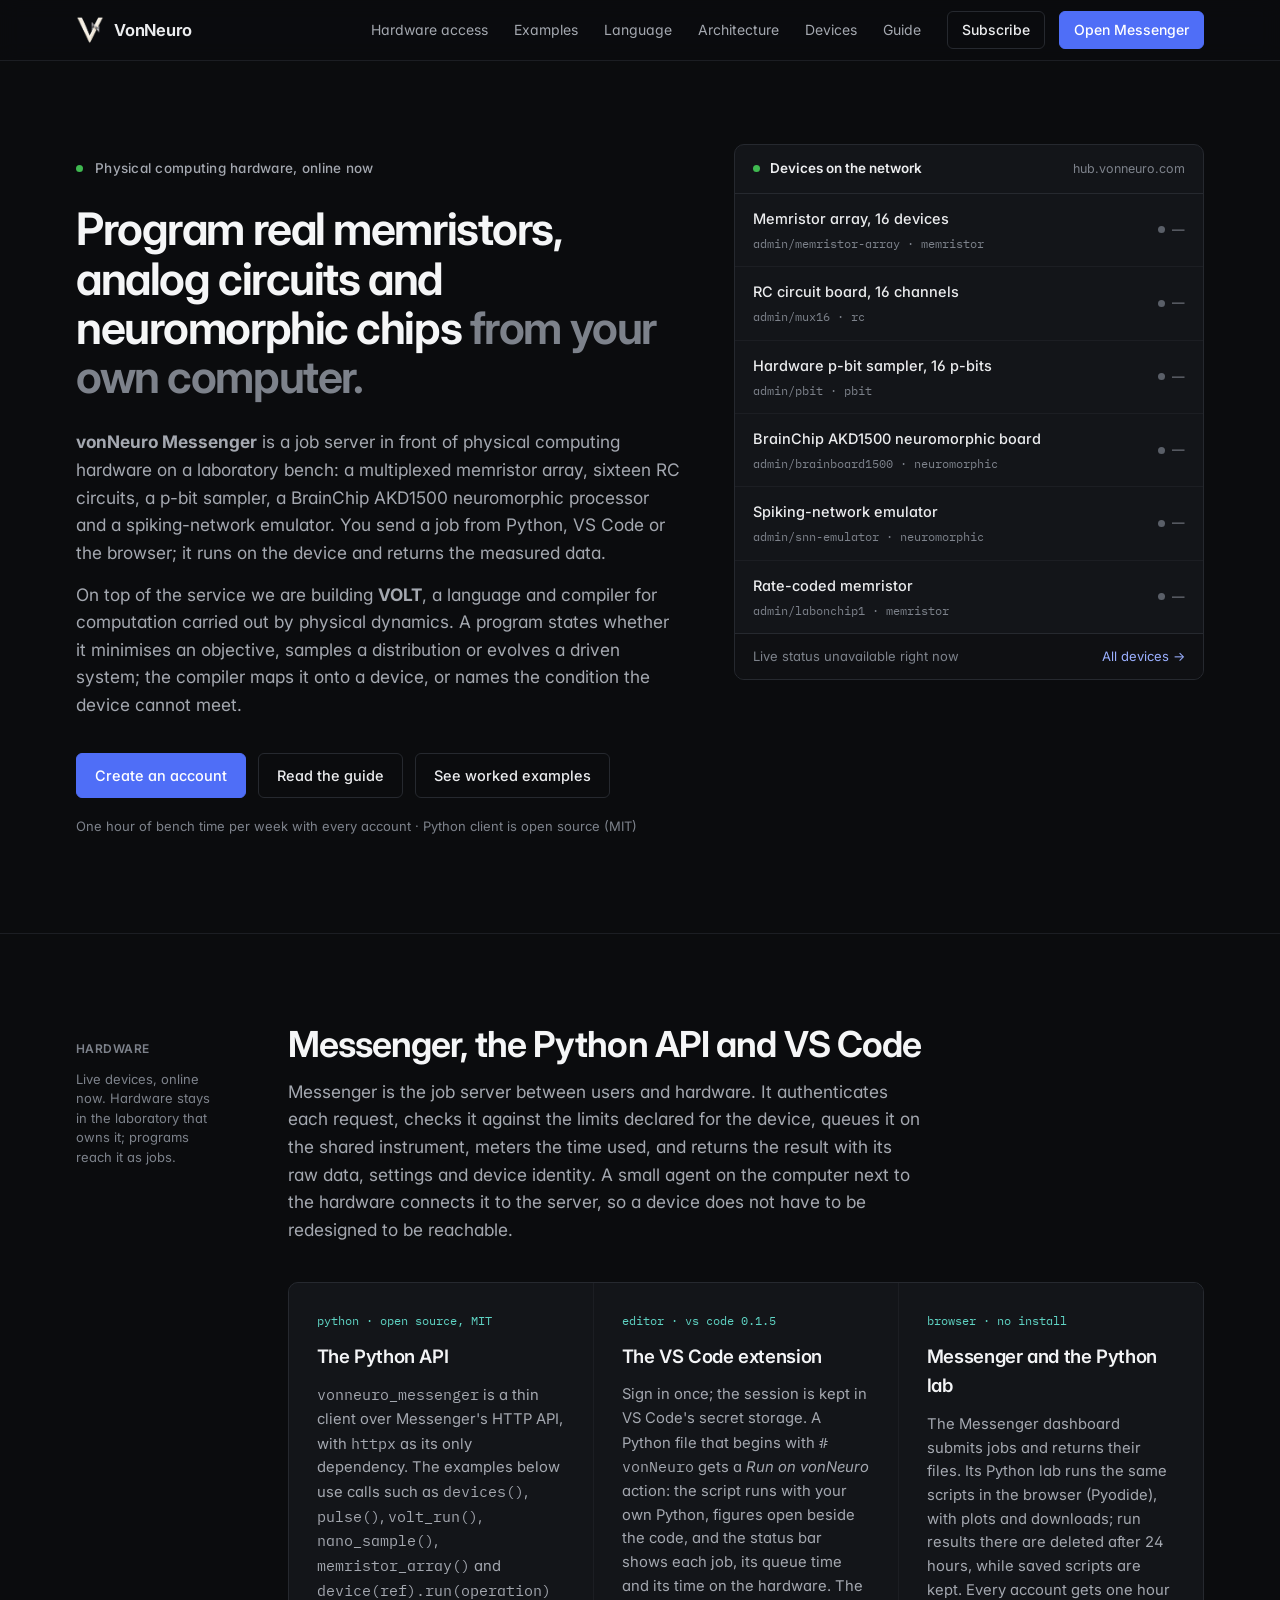
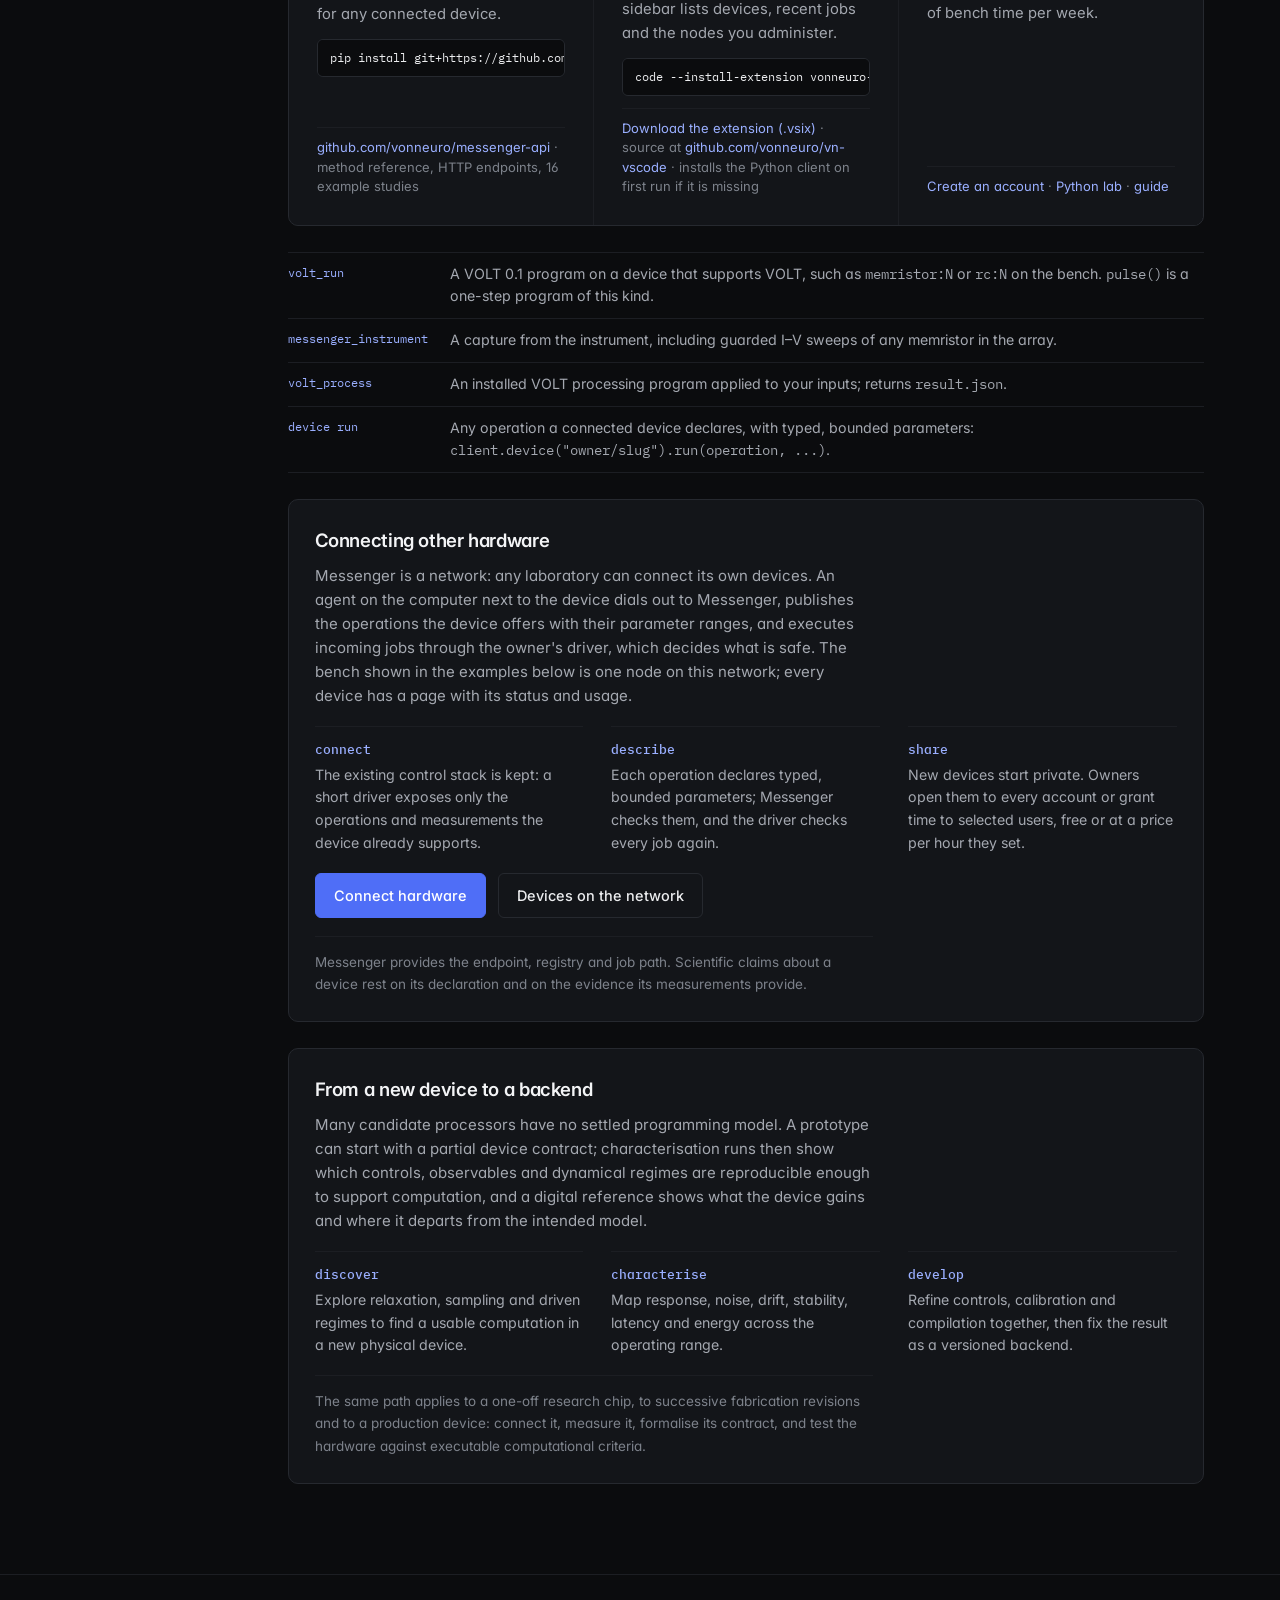
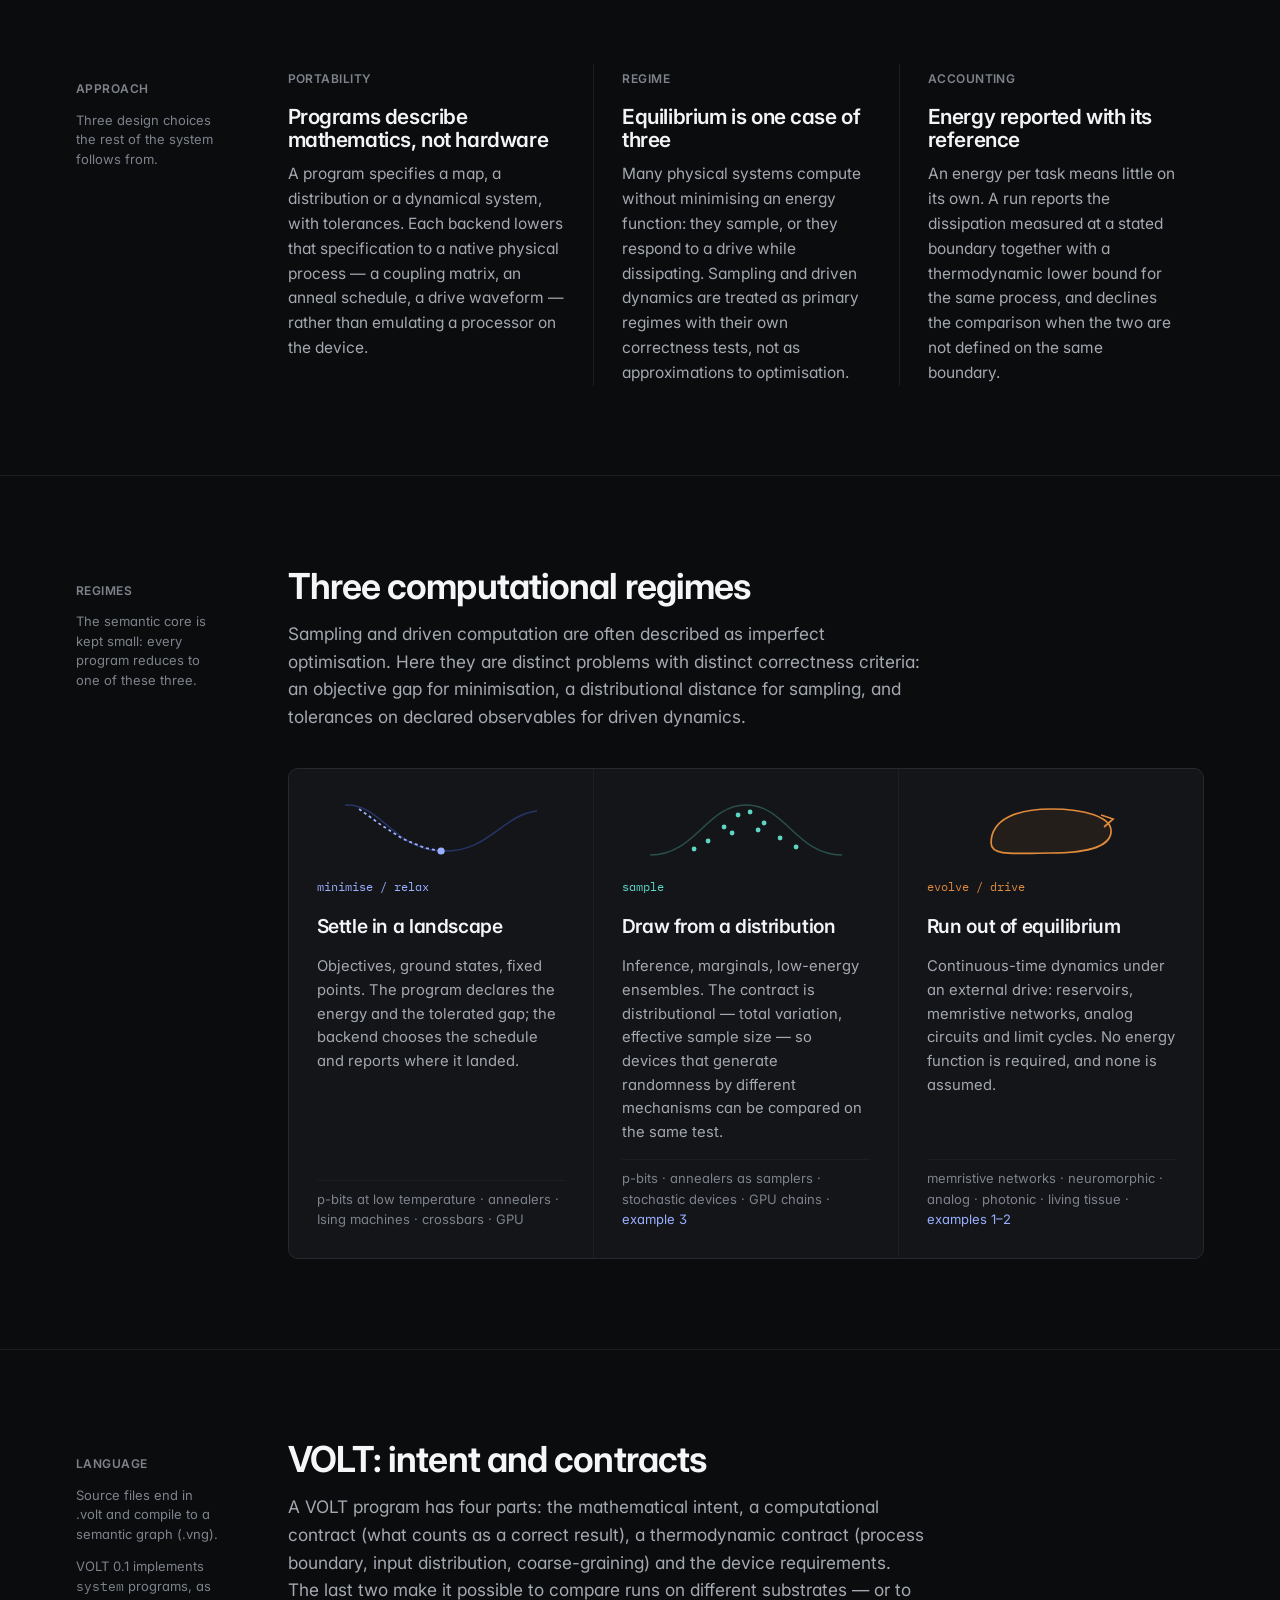
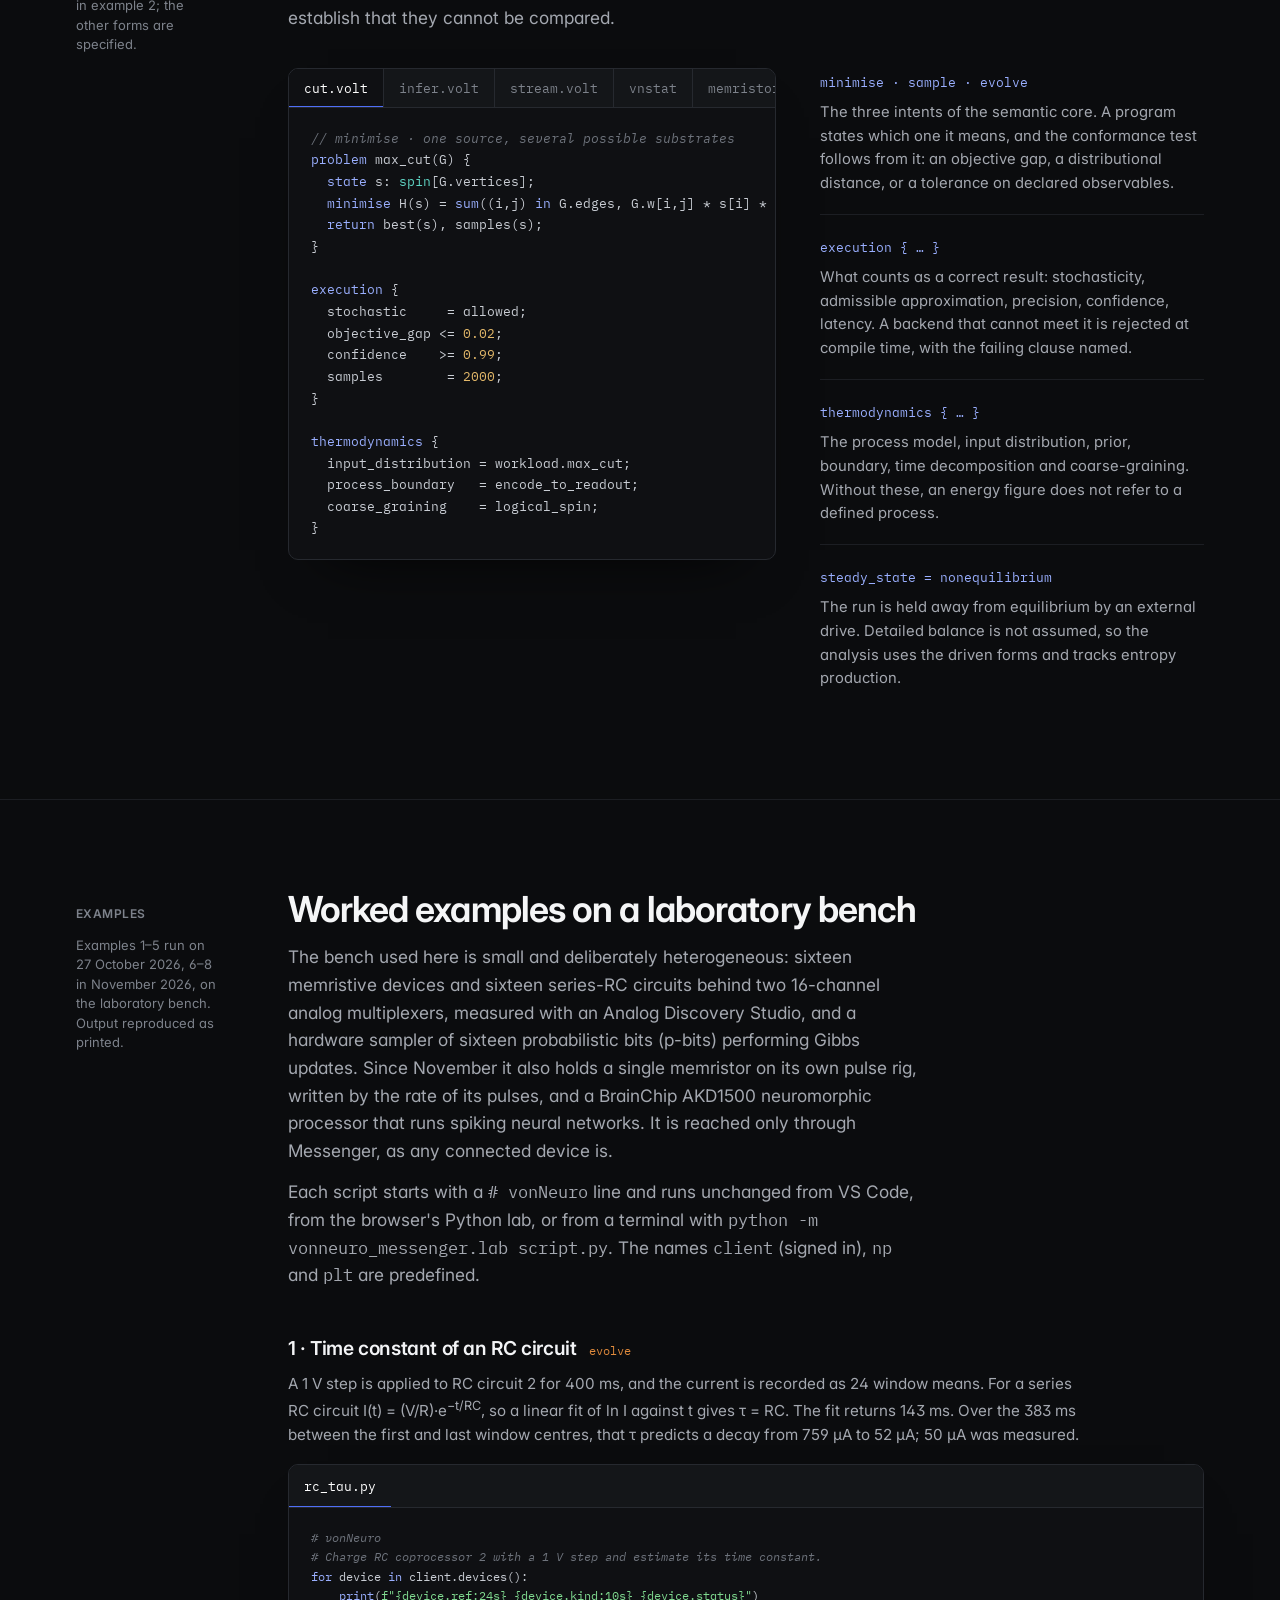
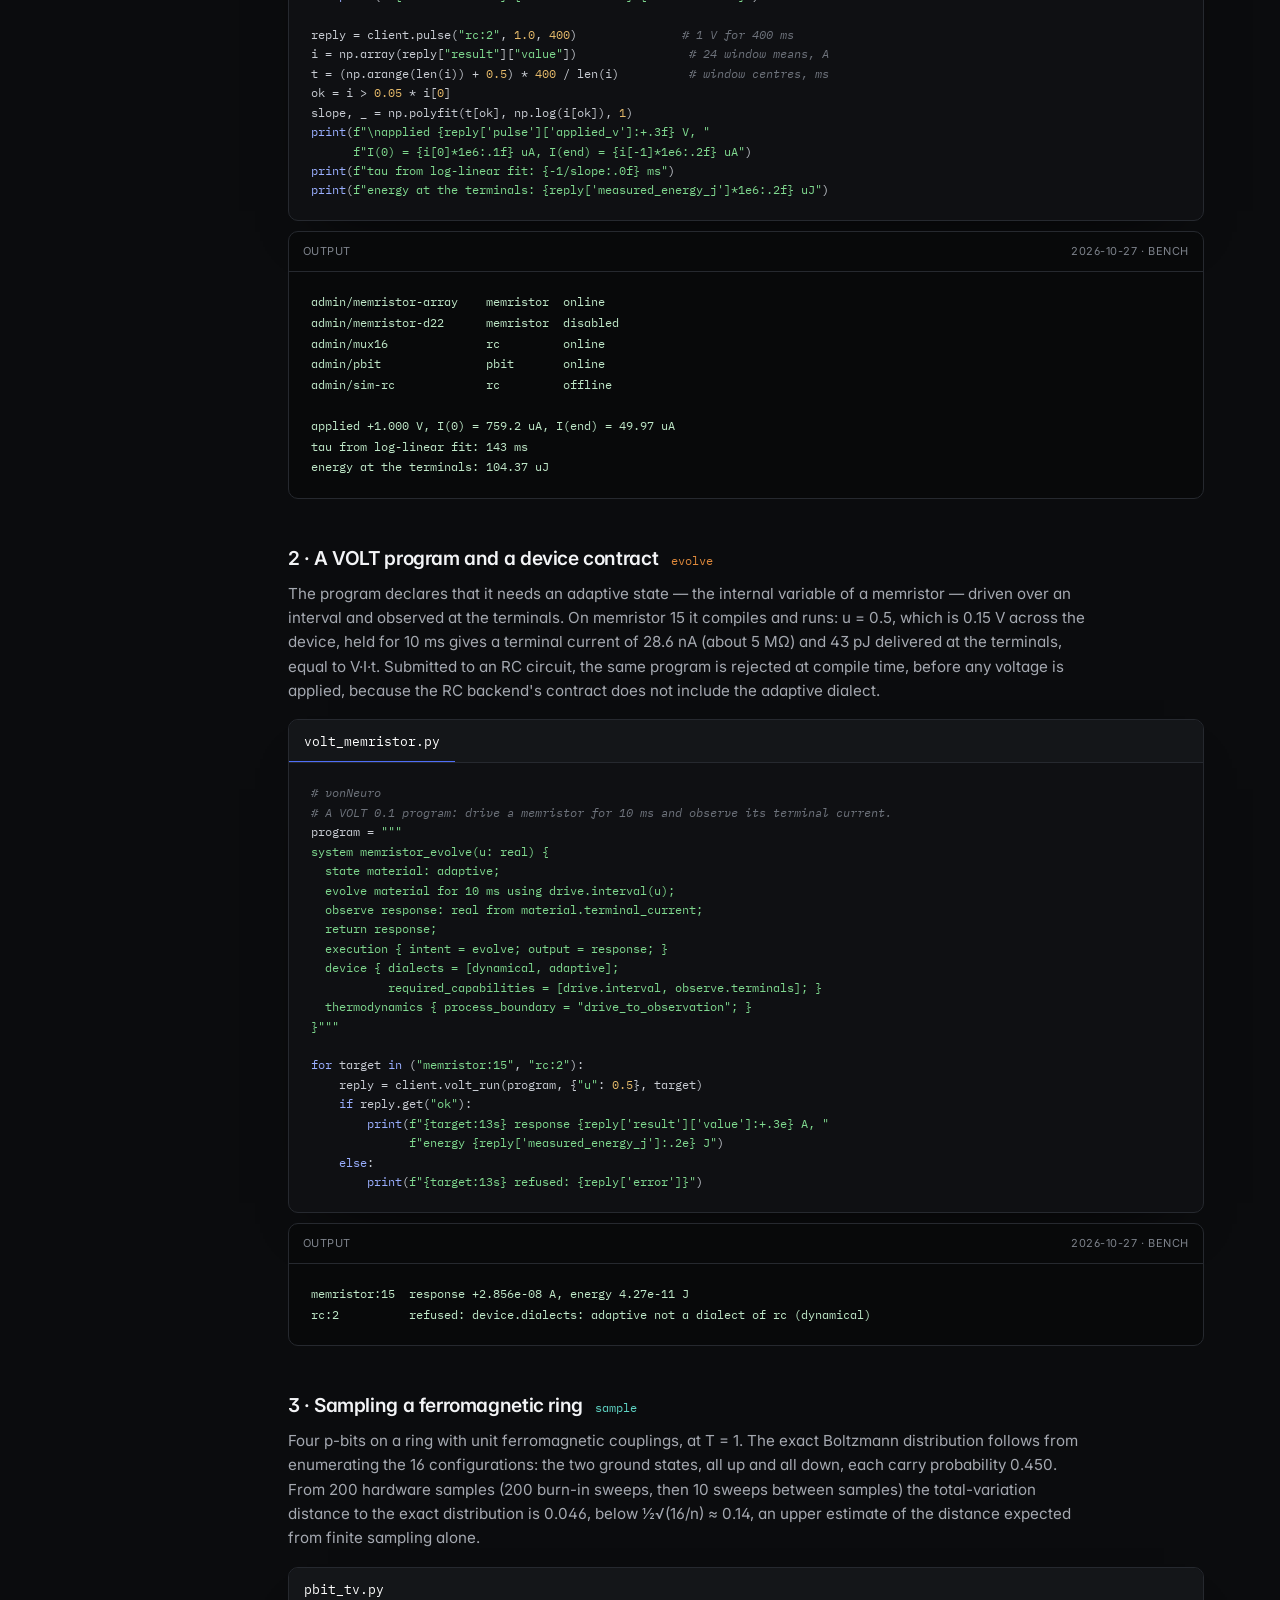
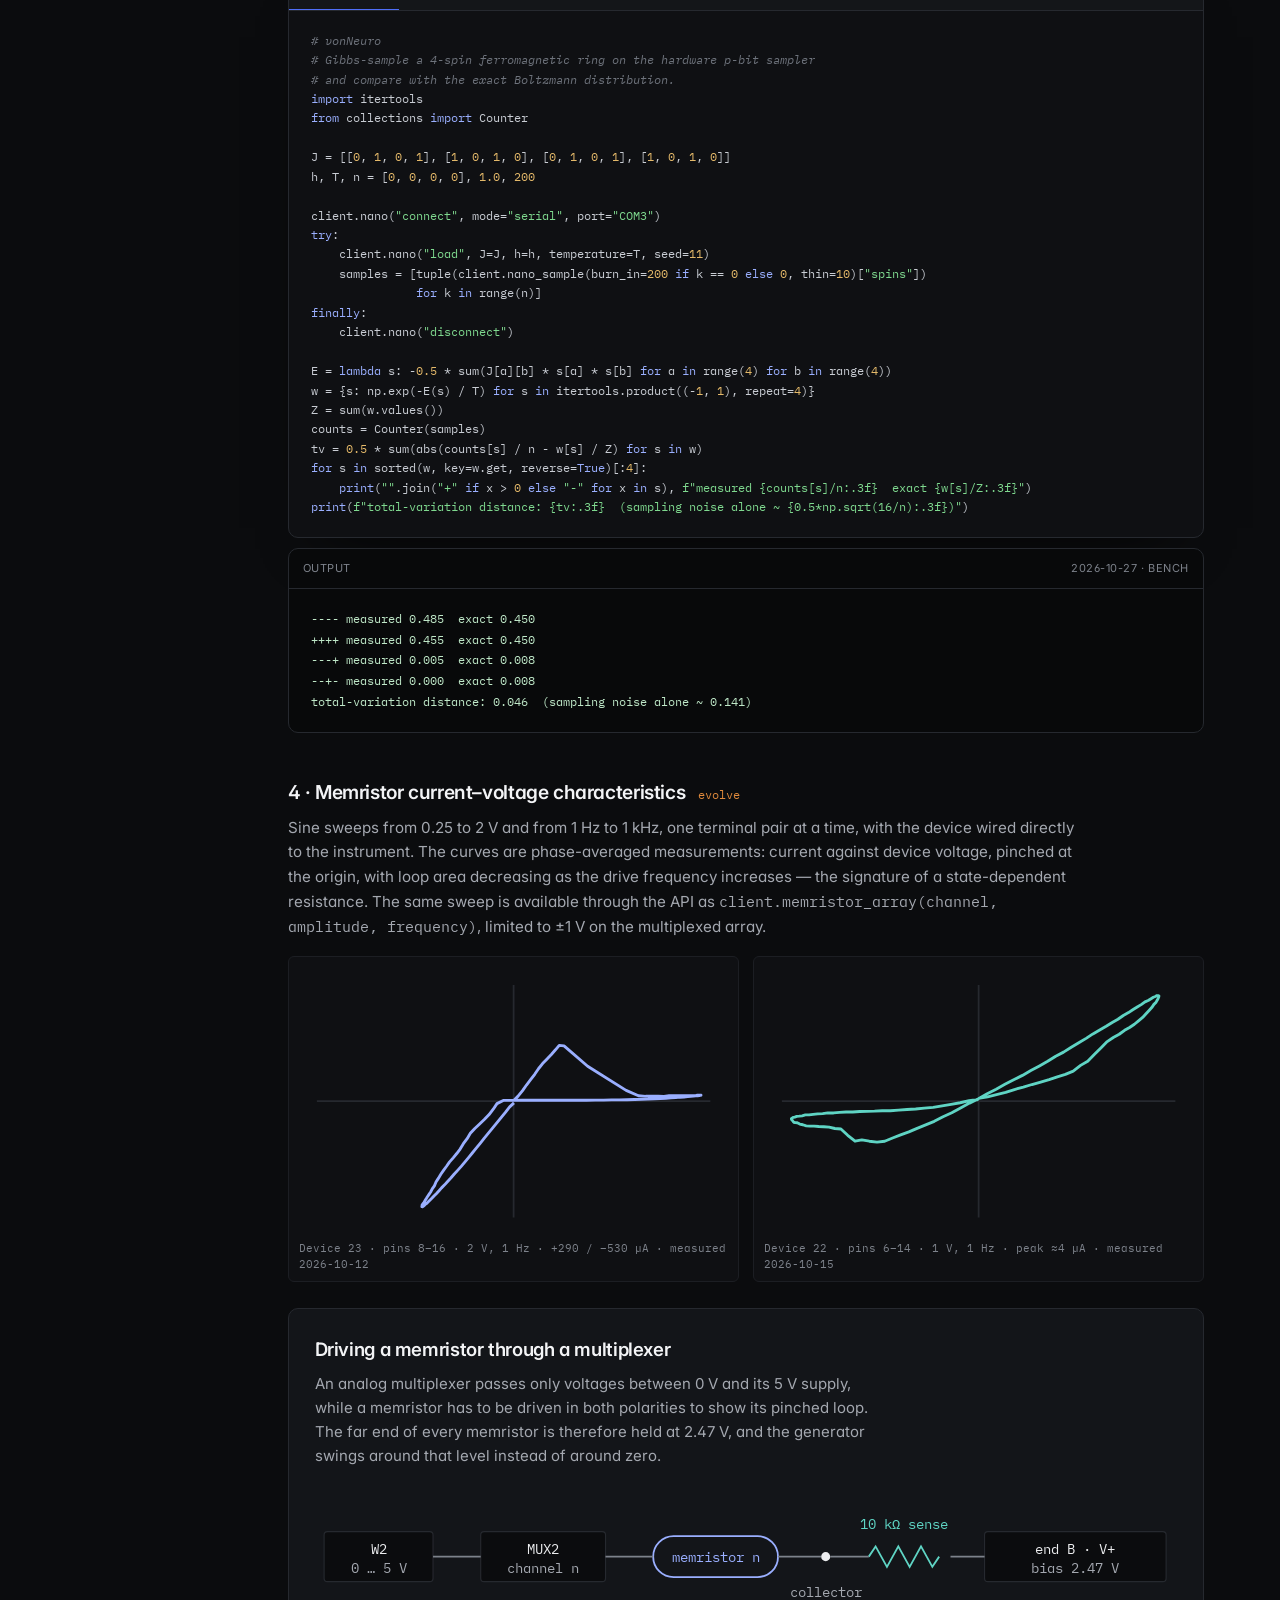
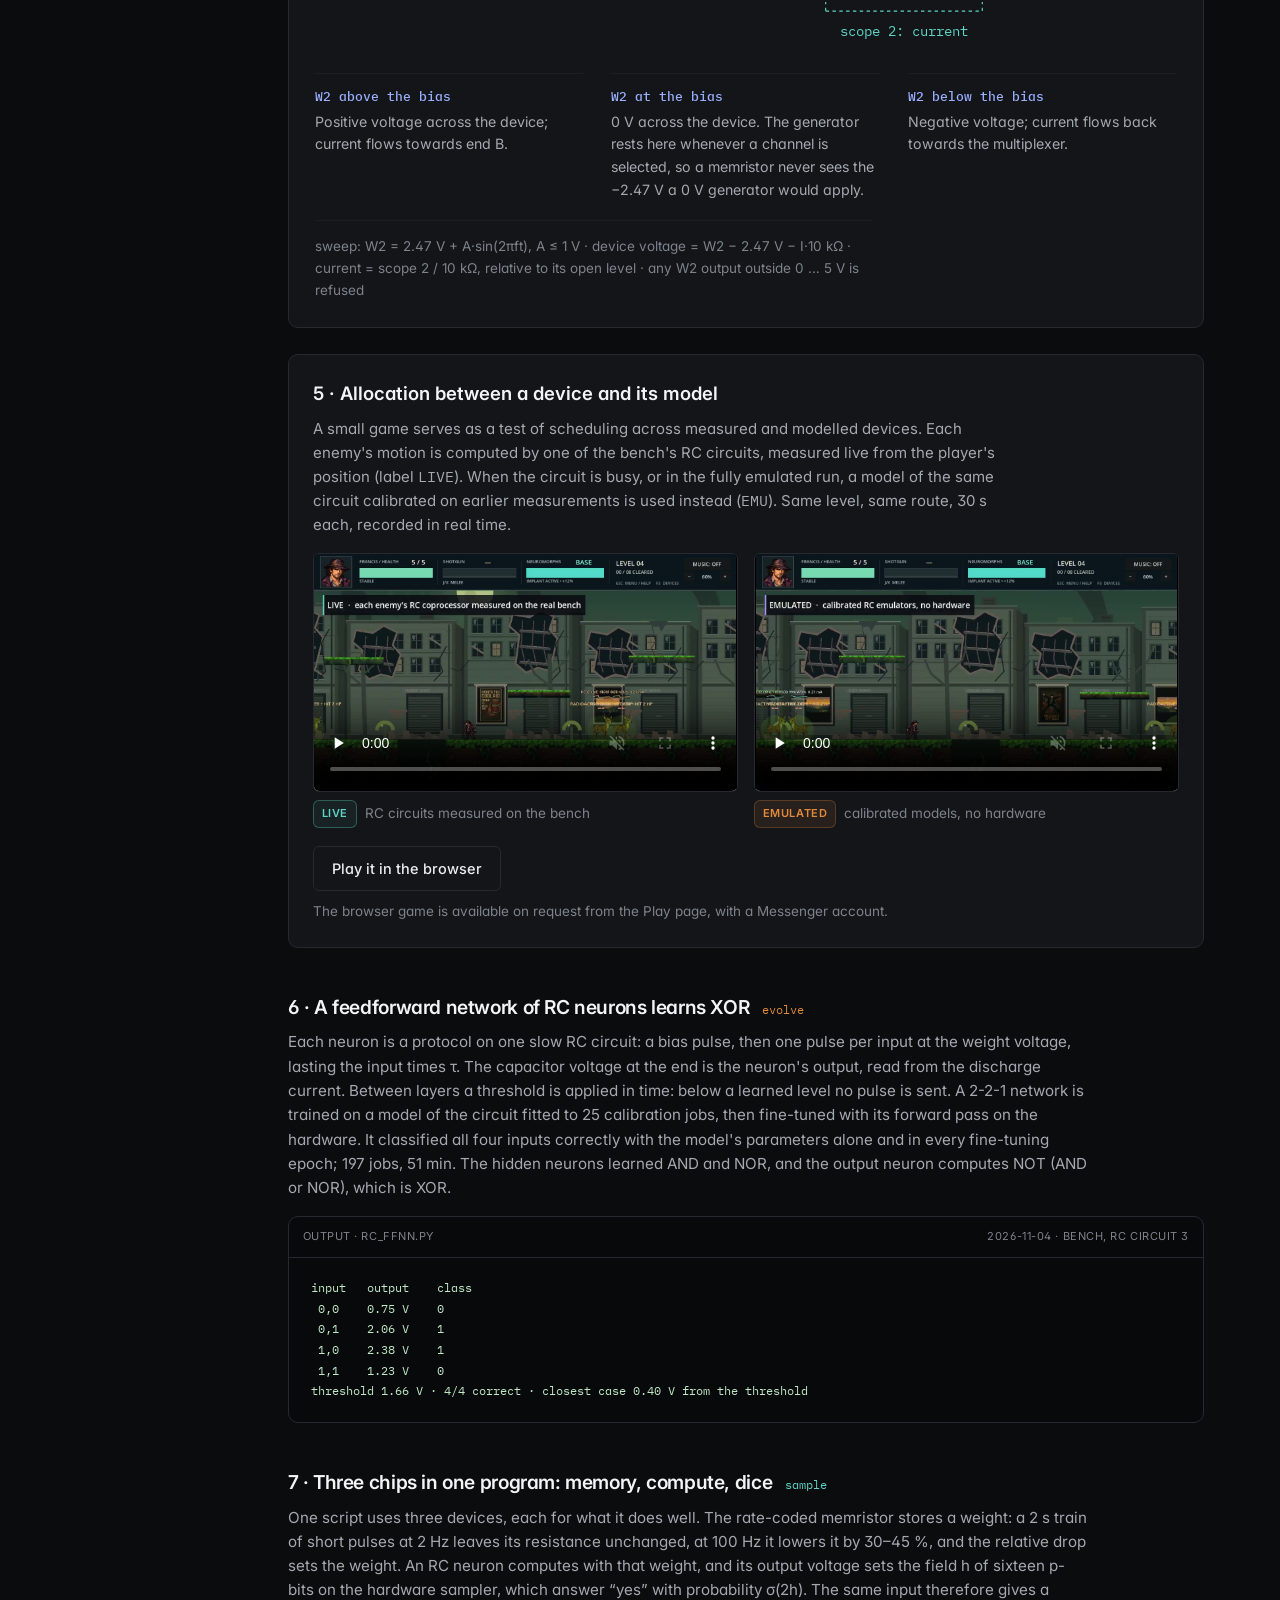
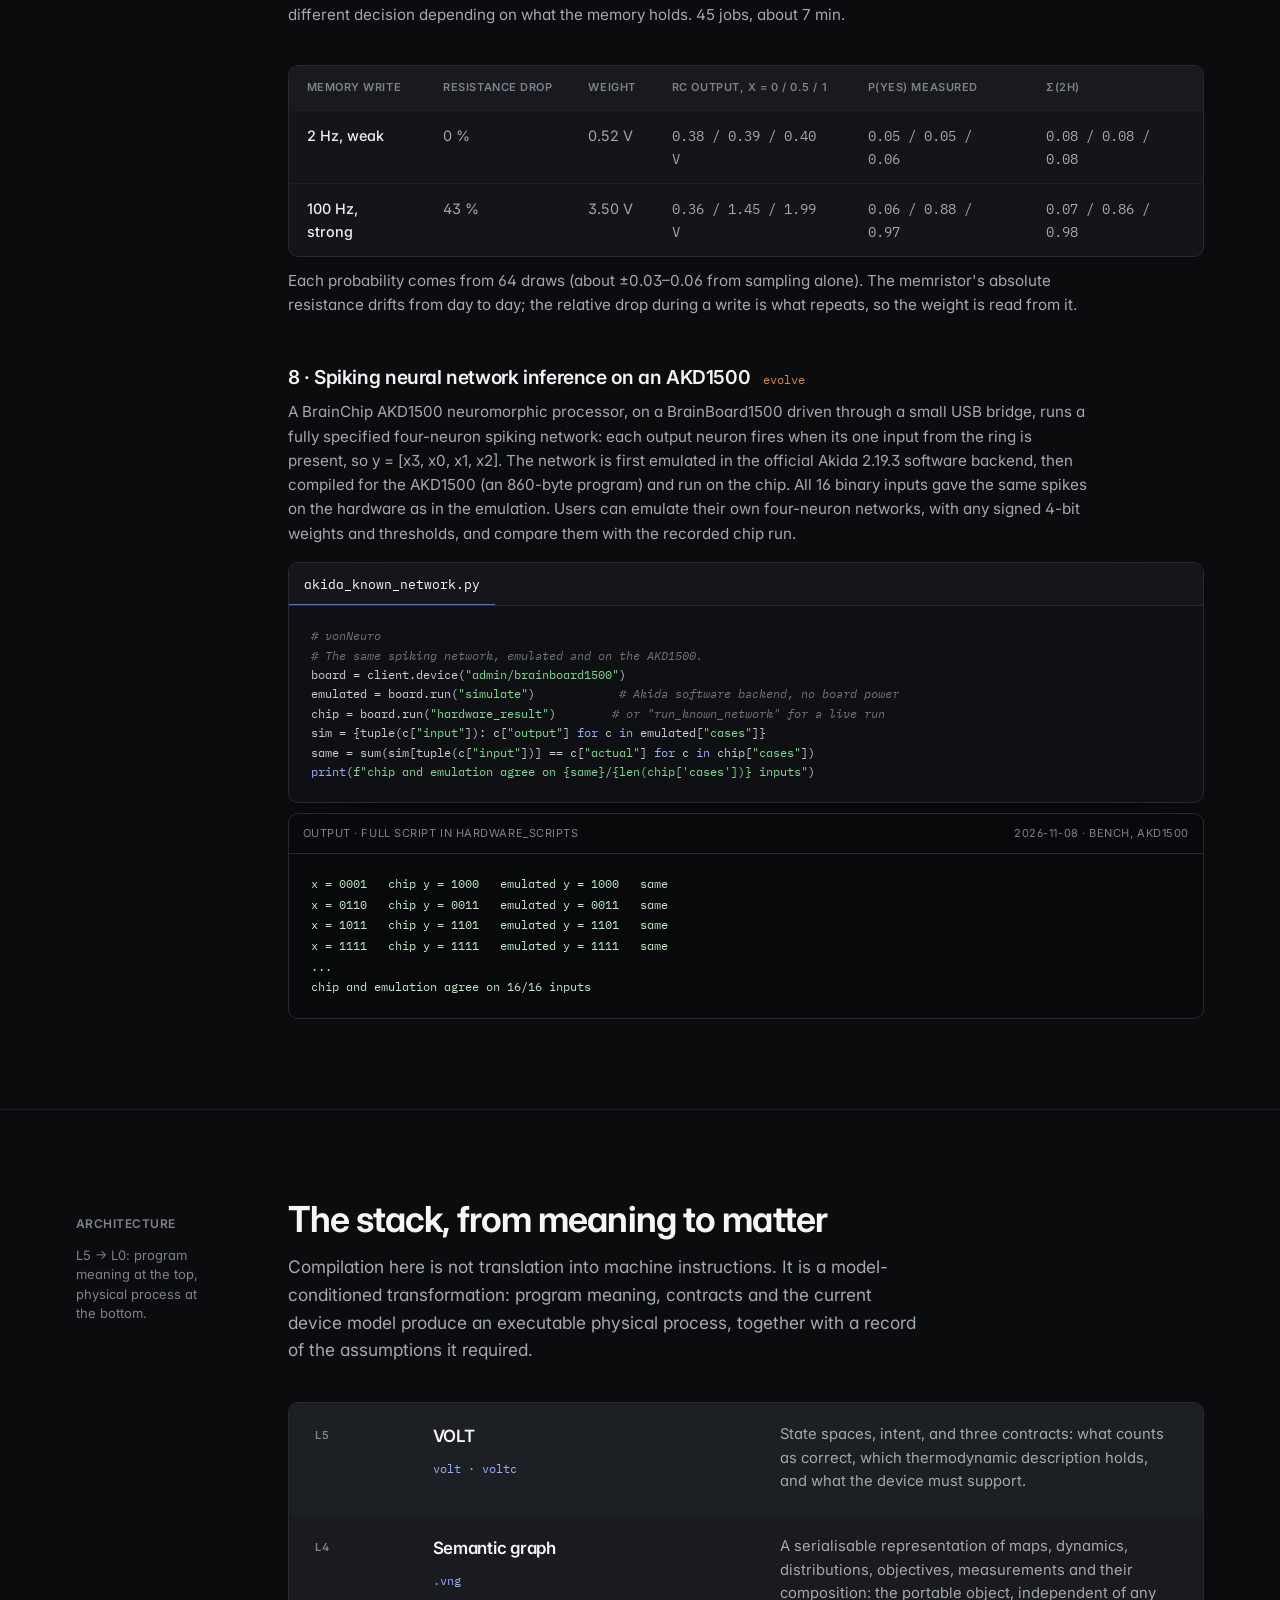
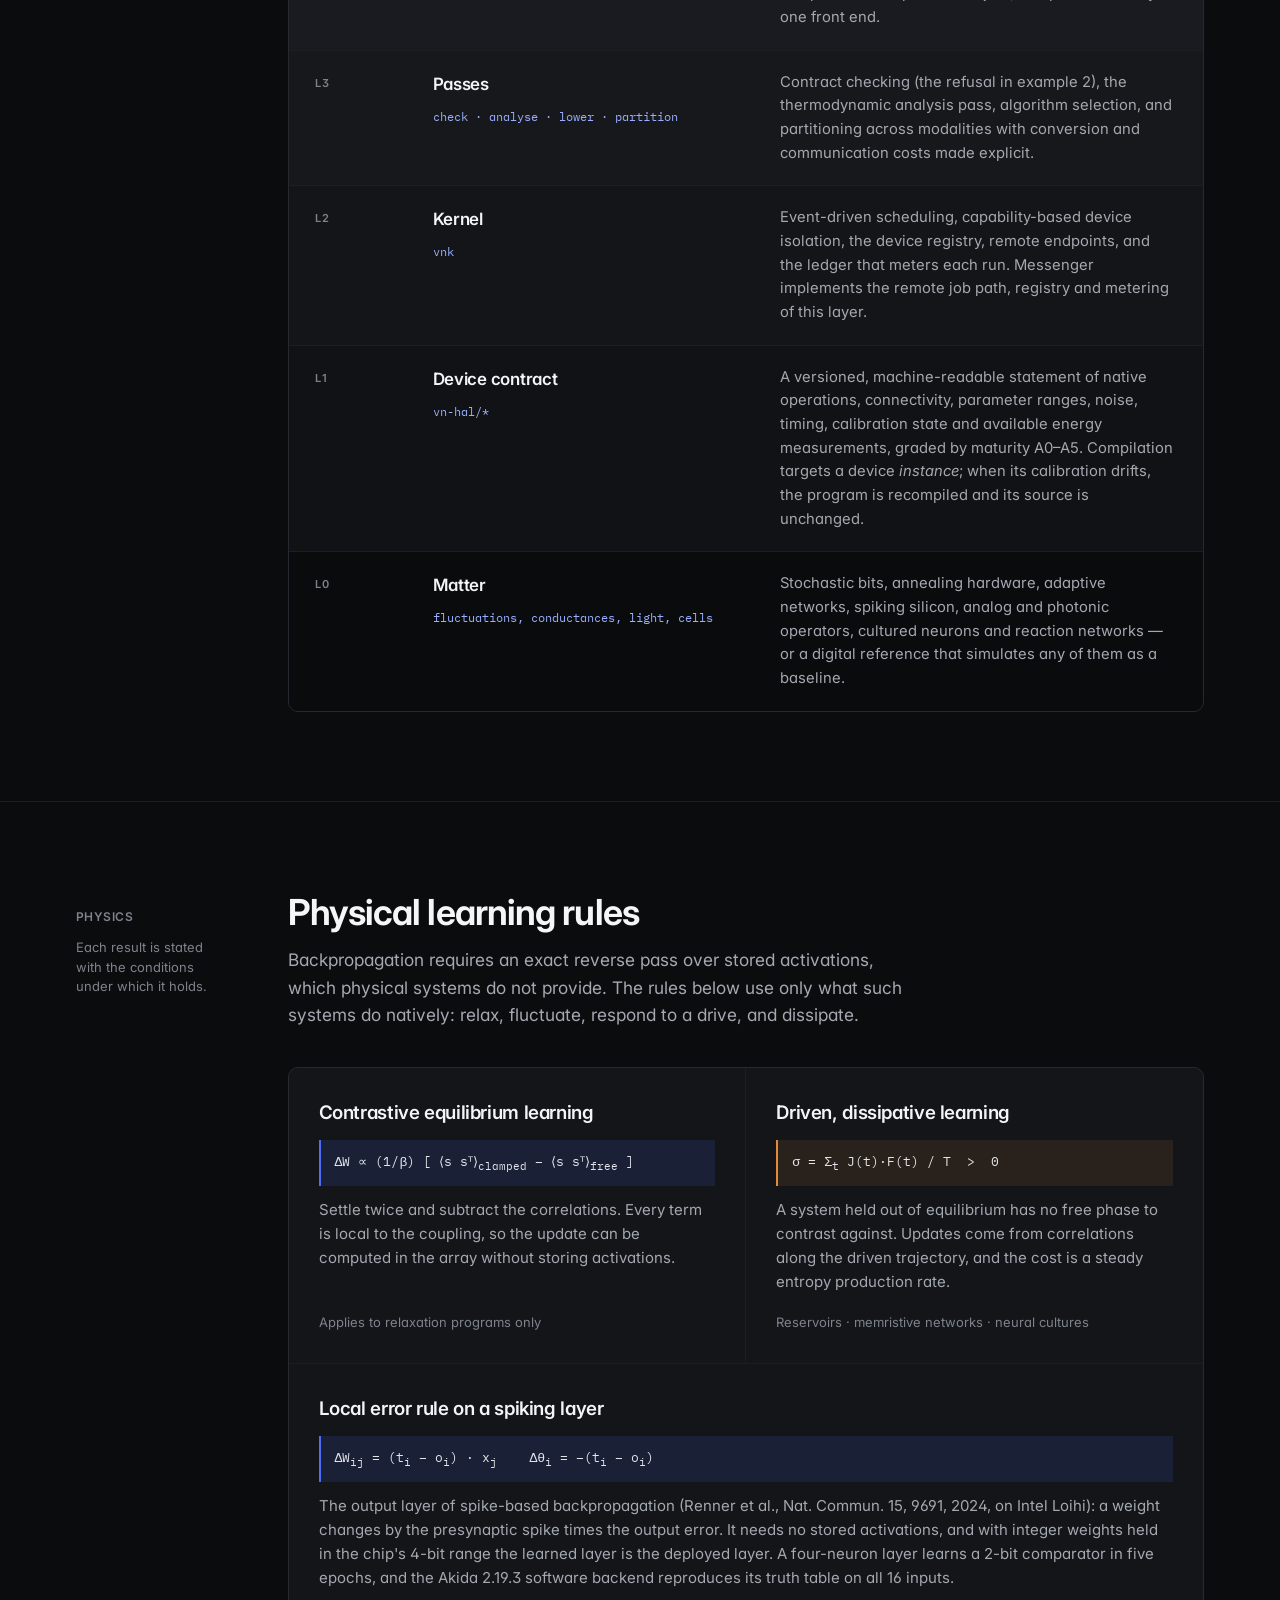
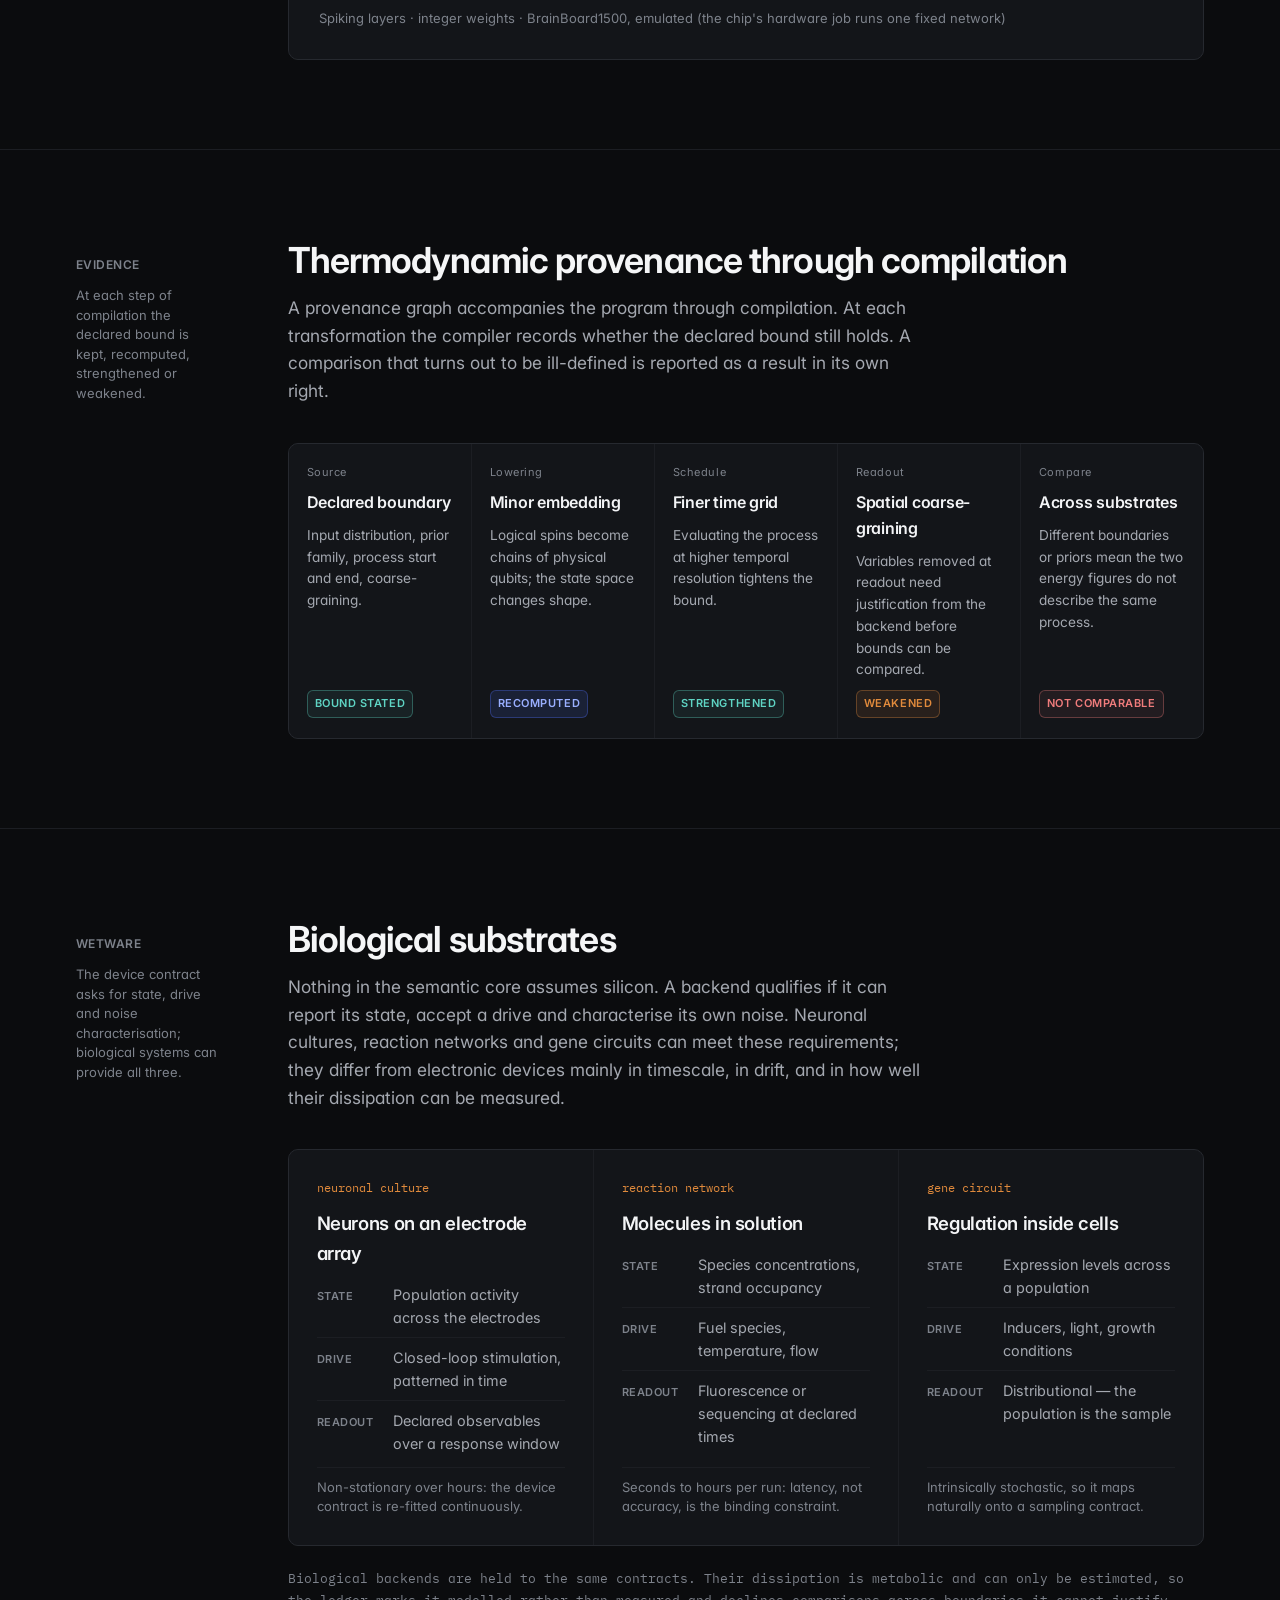
==== commit a9ffa20d: "Website redesign: neutral palette, Inter, live device list in the hero, no animated background" ====
--- a/index.html
+++ b/index.html
@@ -3,15 +3,15 @@
 <head>
 <meta charset="utf-8">
 <meta name="viewport" content="width=device-width, initial-scale=1">
-<title>VonNeuro — a programming system for physical computing</title>
+<title>VonNeuro — physical computing hardware, online</title>
 <meta name="description" content="VonNeuro is a language, compiler and runtime for computation by physical dynamics: p-bits, annealers, memristive and analog circuits, neuromorphic chips running spiking neural networks. Worked examples run on laboratory hardware through vonNeuro Messenger, from Python or VS Code.">
 <meta property="og:title" content="VonNeuro — a programming system for physical computing">
 <meta property="og:description" content="Minimise, sample or evolve: programs with computational and thermodynamic contracts, compiled onto physical devices.">
-<meta name="theme-color" content="#0C0A11">
+<meta name="theme-color" content="#0B0C0E">
 <meta name="color-scheme" content="dark">
 <link rel="preconnect" href="https://fonts.googleapis.com">
 <link rel="preconnect" href="https://fonts.gstatic.com" crossorigin>
-<link href="https://fonts.googleapis.com/css2?family=Archivo:wdth,wght@62..125,400..800&family=IBM+Plex+Mono:wght@400;500&family=Instrument+Sans:wght@400;500;600&family=Martian+Mono:wght@400;600&display=swap" rel="stylesheet">
+<link href="https://fonts.googleapis.com/css2?family=Inter:wght@400;500;600;700&family=IBM+Plex+Mono:wght@400;500&display=swap" rel="stylesheet">
 <link rel="icon" type="image/png" sizes="64x64" href="assets/favicon-64.png">
 <link rel="apple-touch-icon" sizes="180x180" href="assets/apple-touch-icon.png">
 
@@ -20,28 +20,28 @@
    VonNeuro — tokens
    ───────────────────────────────────────────── */
 :root{
-  --bg:       #0C0A11;
-  --panel:    #16121F;
-  --line:     #2A2437;
-  --line-2:   #201B2C;
-  --txt:      #EFEDF4;
-  --txt-mid:  #ADA6C0;
-  --txt-soft: #837B99;
-  --arc:      #6B4DFF;   /* relaxation / equilibrium */
-  --arc-2:    #A492FF;
-  --arc-dim:  #6B4DFF22;
+  --bg:       #0B0C0E;
+  --panel:    #131519;
+  --line:     #26292F;
+  --line-2:   #1C1E23;
+  --txt:      #ECEDEF;
+  --txt-mid:  #A4A8B0;
+  --txt-soft: #7D828B;
+  --arc:      #4F6EF7;   /* relaxation / equilibrium */
+  --arc-2:    #9AAFFF;
+  --arc-dim:  #4F6EF722;
   --heat:     #E08A3C;   /* driven / dissipative */
   --heat-dim: #E08A3C1A;
   --ok:       #5FD4C4;   /* sampling */
-  --active-neural: #A492FF;
-
-  --rail: 132px;
+  --active-neural: #9AAFFF;
+
+  --rail: 168px;
   --pad: clamp(20px, 5vw, 56px);
   --maxw: 1240px;
 
-  --f-display: "Archivo", "Helvetica Neue", Arial, sans-serif;
-  --f-body: "Instrument Sans", "Segoe UI", system-ui, sans-serif;
-  --f-label: "Martian Mono", ui-monospace, monospace;
+  --f-display: "Inter", "Segoe UI", system-ui, sans-serif;
+  --f-body: "Inter", "Segoe UI", system-ui, sans-serif;
+  --f-label: "Inter", "Segoe UI", system-ui, sans-serif;
   --f-code: "IBM Plex Mono", ui-monospace, "SF Mono", Menlo, monospace;
 }
 
@@ -49,99 +49,72 @@
 html{-webkit-text-size-adjust:100%; scroll-behavior:smooth; background:var(--bg)}
 body{
   margin:0; background:var(--bg); color:var(--txt);
-  font-family:var(--f-body); font-size:17px; line-height:1.6;
+  font-family:var(--f-body); font-size:16.5px; line-height:1.6; font-feature-settings:"cv11","ss01";
   -webkit-font-smoothing:antialiased; text-rendering:optimizeLegibility;
   overflow-x:hidden;
 }
 img,svg,canvas{display:block; max-width:100%}
 a{color:inherit; text-decoration:none}
 ::selection{background:var(--arc); color:#fff}
-:focus-visible{outline:2px solid var(--arc-2); outline-offset:3px; border-radius:2px}
+:focus-visible{outline:2px solid var(--arc-2); outline-offset:3px; border-radius:6px}
 @media (prefers-reduced-motion: reduce){
   html{scroll-behavior:auto}
   *{animation-duration:.001ms !important; transition-duration:.001ms !important}
 }
 
-#field{
-  position:fixed; inset:0; width:100%; height:100%; z-index:0; pointer-events:none;
-  /* Opacity is driven from script: the field only surfaces between sections. */
-  opacity:0; filter:saturate(.96); transition:opacity .3s ease-out;
-}
-.glow{
-  position:fixed; inset:0; z-index:0; pointer-events:none;
-  background:
-    radial-gradient(60vw 55vh at 74% 6%, #6B4DFF1F, transparent 65%),
-    radial-gradient(52vw 46vh at 6% 88%, #E08A3C12, transparent 70%);
-}
 .page{position:relative; z-index:1}
-#prog{position:fixed; top:0; left:0; height:2px; width:0%; background:linear-gradient(90deg,var(--arc),var(--active-neural)); z-index:90; transition:width .12s linear, background .55s ease}
 
 /* ── type ── */
-.label{font-family:var(--f-label); font-size:10px; font-weight:600; letter-spacing:.16em; text-transform:uppercase; color:var(--txt-soft)}
-.h-display{font-family:var(--f-display); font-weight:600; font-variation-settings:"wdth" 112; letter-spacing:-.035em; line-height:.94; margin:0; color:#FBFAFE}
-.h-sec{font-family:var(--f-display); font-weight:600; font-variation-settings:"wdth" 108; font-size:clamp(1.85rem,3.3vw,2.7rem); letter-spacing:-.03em; line-height:1.02; margin:0 0 14px; color:#FBFAFE}
+.label{font-family:var(--f-label); font-size:12px; font-weight:600; letter-spacing:.04em; text-transform:uppercase; color:var(--txt-soft)}
+.h-display{font-family:var(--f-display); font-weight:650; letter-spacing:-.032em; line-height:1.04; margin:0; color:#F5F6F7}
+.h-sec{font-family:var(--f-display); font-weight:650; font-size:clamp(1.7rem,2.8vw,2.3rem); letter-spacing:-.025em; line-height:1.12; margin:0 0 14px; color:#F5F6F7}
 .lede{font-size:clamp(1.02rem,1.35vw,1.16rem); color:var(--txt-mid); max-width:58ch; margin:0}
 .mono{font-family:var(--f-code)}
 
 /* ── shell ── */
 .wrap{max-width:var(--maxw); margin:0 auto; padding-inline:var(--pad)}
 .rail-row{display:grid; grid-template-columns:var(--rail) minmax(0,1fr); gap:0}
-.rail{border-right:1px solid var(--line); padding-top:6px; padding-right:20px}
-.rail-tick{display:block; width:22px; height:1px; background:var(--arc-2); margin-bottom:12px}
-.rail-note{font-family:var(--f-code); font-size:11px; color:var(--txt-soft); margin-top:10px; line-height:1.45}
+.rail{padding-top:10px; padding-right:24px}
+.rail-tick{display:none}
+.rail-note{font-family:var(--f-body); font-size:13px; color:var(--txt-soft); margin-top:10px; line-height:1.5}
 .col{padding-left:clamp(20px,3.4vw,44px)}
 section{position:relative; border-top:1px solid var(--line-2)}
 section[id]{scroll-margin-top:74px}
-section::before{
-  content:""; position:absolute; top:-1px; left:0; height:1px; width:100%;
-  background:linear-gradient(90deg,var(--section-accent,var(--arc)),var(--section-accent,var(--arc-2)) 30%,transparent 72%);
-  transform:scaleX(0); transform-origin:0 50%;
-  transition:transform 1.1s cubic-bezier(.16,.8,.3,1);
-}
-section.lit::before{transform:scaleX(1)}
-section[data-neural-section] .rail-tick{
-  background:var(--section-accent,var(--arc-2));
-  box-shadow:0 0 12px var(--section-accent,var(--arc-2));
-  transition:background .45s ease, box-shadow .45s ease;
-}
-section[data-neural-section] .rail > .label{transition:color .45s ease}
-section[data-neural-section].neural-active .rail > .label{color:var(--section-accent,var(--arc-2))}
 .sec-pad{padding-block:clamp(56px,7vw,104px)}
 
 /* ── header ── */
 .hdr{
-  position:sticky; top:0; z-index:70; background:rgba(12,10,17,.9);
-  /* No backdrop blur: over the animated field it forces a re-blur on every frame. */
+  position:sticky; top:0; z-index:70; background:rgba(11,12,14,.86); backdrop-filter:blur(10px); -webkit-backdrop-filter:blur(10px);
   border-bottom:1px solid var(--line-2); transition:background .3s ease, border-color .3s ease;
 }
-.hdr.stuck{background:rgba(12,10,17,.92); border-bottom-color:var(--line)}
-.hdr-in{display:flex; align-items:center; gap:22px; height:62px}
-.brand{display:flex; align-items:center; gap:11px; margin-right:auto}
-.brand img{width:34px; height:34px; object-fit:contain; transition:filter .25s ease, transform .5s cubic-bezier(.2,.8,.3,1)}
+.hdr.stuck{border-bottom-color:var(--line)}
+.hdr-in{display:flex; align-items:center; gap:14px; height:60px}
+.hdr-in .btn{white-space:nowrap; padding:7px 14px; font-size:14px}
+.brand{display:flex; align-items:center; gap:10px; margin-right:auto; flex:none}
+.brand img{width:28px; height:28px; object-fit:contain; transition:filter .25s ease, transform .5s cubic-bezier(.2,.8,.3,1)}
 .brand:hover img{filter:brightness(1.12); transform:translateY(1px)}
-.brand b{font-family:var(--f-display); font-weight:700; font-variation-settings:"wdth" 105; font-size:17px; letter-spacing:-.02em}
-.brand span{font-family:var(--f-label); font-size:9px; letter-spacing:.16em; color:var(--txt-soft); padding-top:2px}
-.nav{display:flex; gap:24px; align-items:center}
-.nav a{font-size:14.5px; color:var(--txt-mid); position:relative; padding-block:6px; transition:color .18s ease}
-.nav a::after{content:""; position:absolute; left:0; right:100%; bottom:0; height:1px; background:var(--arc-2); transition:right .22s ease}
+.brand b{font-family:var(--f-display); font-weight:650; font-size:16.5px; letter-spacing:-.015em}
+.brand span{display:none}
+.nav{display:flex; gap:26px; align-items:center; margin-right:12px}
+.nav a{font-size:14px; color:var(--txt-mid); padding-block:6px; transition:color .15s ease; white-space:nowrap}
 .nav a:hover{color:var(--txt)}
-.nav a:hover::after{right:0}
 .btn{
   display:inline-flex; align-items:center; gap:9px; justify-content:center;
   font-family:var(--f-body); font-size:14.5px; font-weight:500;
-  padding:9px 17px; border-radius:2px; border:1px solid var(--arc);
+  padding:10px 18px; border-radius:6px; border:1px solid var(--arc);
   background:var(--arc); color:#fff; cursor:pointer;
   transition:background .18s ease, border-color .18s ease, box-shadow .25s ease, color .18s ease;
 }
-.btn:hover{background:#7C60FF; border-color:#7C60FF; box-shadow:0 8px 26px -10px #6B4DFFAA}
+.btn:hover{background:#6681F8; border-color:#6681F8}
 .btn-ghost{background:transparent; color:var(--txt); border-color:var(--line)}
-.btn-ghost:hover{background:transparent; color:var(--arc-2); border-color:var(--arc); box-shadow:none}
-@media (max-width:960px){
+.btn-ghost:hover{background:#ffffff0a; color:var(--txt); border-color:#41454D}
+@media (max-width:1080px){
   .hdr-in{flex-wrap:wrap; height:auto; padding-block:11px 0; gap:14px}
   .nav{order:3; width:100%; gap:20px; overflow-x:auto; scrollbar-width:none; border-top:1px solid var(--line-2); padding-block:9px}
   .nav::-webkit-scrollbar{display:none}
   .nav a{white-space:nowrap; font-size:14px}
 }
+@media (max-width:560px){ .hdr-in .btn-ghost{display:none} .live-bar .src{display:none} }
 @media (max-width:480px){
   .hdr-in{gap:8px}
   .hdr-in .btn{padding:7px 11px; font-size:13.5px}
@@ -152,31 +125,44 @@
 .hero::before{display:none}
 .hero-grid{display:grid; grid-template-columns:minmax(0,1fr) minmax(0,470px); gap:clamp(28px,4vw,64px); align-items:start; padding-block:clamp(48px,6.5vw,84px)}
 .eyebrow{display:flex; align-items:center; gap:12px; margin-bottom:26px}
-.dot{width:6px; height:6px; background:var(--arc-2); border-radius:50%; flex:none; animation:pulse 2.6s ease-out infinite}
-@keyframes pulse{0%{box-shadow:0 0 0 0 #6B4DFF77}70%{box-shadow:0 0 0 9px #6B4DFF00}100%{box-shadow:0 0 0 0 #6B4DFF00}}
-h1.hero-h{font-size:clamp(2.3rem,5.4vw,4.3rem)}
-h1.hero-h em{font-style:normal}
-h1.hero-h .w1{color:var(--arc-2)}
-h1.hero-h .w2{color:var(--ok)}
-h1.hero-h .w3{color:var(--heat)}
+.dot{width:7px; height:7px; background:#3FB950; border-radius:50%; flex:none}
+.eyebrow.label{color:var(--txt-mid); letter-spacing:.02em; text-transform:none; font-weight:500; font-size:13.5px}
+h1.hero-h{font-size:clamp(2rem,3.5vw,2.85rem); line-height:1.1}
+h1.hero-h .soft{color:var(--txt-soft)}
 .hero-sub{margin-top:26px}
 .hero-cta{display:flex; flex-wrap:wrap; gap:12px; align-items:center; margin-top:34px}
-.cmd{display:flex; align-items:center; gap:14px; border:1px solid var(--line); background:rgba(22,18,31,.86); border-radius:2px; padding:8px 8px 8px 14px; font-family:var(--f-code); font-size:14px; color:var(--txt); transition:border-color .2s ease}
-.cmd:hover{border-color:#3B3350}
+.cmd{display:flex; align-items:center; gap:14px; border:1px solid var(--line); background:rgba(19,21,25,.9); border-radius:6px; padding:8px 8px 8px 14px; font-family:var(--f-code); font-size:14px; color:var(--txt); transition:border-color .2s ease}
+.cmd:hover{border-color:#33373F}
 .cmd .sig{color:var(--arc-2)}
-.copy{font-family:var(--f-label); font-size:9px; letter-spacing:.12em; text-transform:uppercase; border:1px solid var(--line); background:transparent; color:var(--txt-soft); padding:6px 9px; border-radius:2px; cursor:pointer; transition:color .15s ease, border-color .15s ease}
+.copy{font-family:var(--f-label); font-size:11px; letter-spacing:.05em; text-transform:uppercase; border:1px solid var(--line); background:transparent; color:var(--txt-soft); padding:6px 9px; border-radius:6px; cursor:pointer; transition:color .15s ease, border-color .15s ease}
 .copy:hover,.copy[data-done="1"]{color:var(--arc-2); border-color:var(--arc)}
-.hero-meta{margin-top:18px; font-family:var(--f-code); font-size:12px; color:var(--txt-soft)}
+.hero-meta{margin-top:18px; font-size:13px; color:var(--txt-soft)}
+/* ── live device panel (hero) ── */
+.live{border:1px solid var(--line); background:var(--panel); border-radius:10px; overflow:hidden}
+.live-bar{display:flex; align-items:center; gap:10px; padding:13px 18px; border-bottom:1px solid var(--line); font-size:13.5px; font-weight:600; color:var(--txt)}
+.live-bar .src{margin-left:auto; font-weight:400; color:var(--txt-soft); font-size:12.5px}
+.live ul{list-style:none; margin:0; padding:0}
+.live li{display:grid; grid-template-columns:minmax(0,1fr) auto; gap:4px 14px; padding:13px 18px; border-bottom:1px solid var(--line-2)}
+.live li:last-child{border-bottom:0}
+.live li a{font-size:14.5px; font-weight:500; color:var(--txt)}
+.live li a:hover{color:var(--arc-2)}
+.live li small{grid-column:1; font-family:var(--f-code); font-size:12px; color:var(--txt-soft)}
+.live .st{grid-column:2; grid-row:1 / span 2; align-self:center; display:inline-flex; align-items:center; gap:7px; font-size:12.5px; color:var(--txt-soft)}
+.live .st::before{content:""; width:7px; height:7px; border-radius:50%; background:#5A5F68}
+.live .st.online{color:#7EE787} .live .st.online::before{background:#3FB950}
+.live .st.restricted, .live .st.busy{color:#E3B341} .live .st.restricted::before, .live .st.busy::before{background:#D29922}
+.live-foot{display:flex; justify-content:space-between; gap:12px; padding:12px 18px; border-top:1px solid var(--line); font-size:13px; color:var(--txt-soft); background:#0F1013}
+.live-foot a{color:var(--arc-2)}
 .strip{border-top:1px solid var(--line-2); padding-block:16px; display:flex; flex-wrap:wrap; gap:8px 28px; align-items:center}
 .strip ul{display:flex; flex-wrap:wrap; gap:8px 22px; list-style:none; margin:0; padding:0}
 .strip li{font-family:var(--f-code); font-size:12.5px; color:var(--txt-mid); transition:color .2s ease}
 .strip li:hover{color:var(--arc-2)}
 
 /* ── monitor ── */
-.monitor{border:1px solid var(--line); background:#100D18; border-radius:3px; overflow:hidden; box-shadow:0 30px 60px -34px #000, 0 0 0 1px #6B4DFF14}
-.mon-bar{display:flex; align-items:center; gap:10px; padding:9px 12px; border-bottom:1px solid var(--line); background:#15111E}
-.mon-bar .label{font-size:9px; transition:color .4s ease}
-.mon-led{width:5px; height:5px; border-radius:50%; background:var(--arc-2); box-shadow:0 0 10px #6B4DFF; transition:background .4s ease, box-shadow .4s ease}
+.monitor{border:1px solid var(--line); background:#0F1013; border-radius:10px; overflow:hidden; box-shadow:0 30px 60px -34px #000, 0 0 0 1px #4F6EF714}
+.mon-bar{display:flex; align-items:center; gap:10px; padding:9px 12px; border-bottom:1px solid var(--line); background:#121418}
+.mon-bar .label{font-size:11px; transition:color .4s ease}
+.mon-led{width:5px; height:5px; border-radius:50%; background:var(--arc-2); box-shadow:0 0 10px #4F6EF7; transition:background .4s ease, box-shadow .4s ease}
 .mon-state{margin-left:auto; font-family:var(--f-code); font-size:10.5px; color:var(--txt-soft)}
 .mon-body{padding:14px 14px 10px}
 #lattice{width:100%; height:auto; aspect-ratio:1/1}
@@ -185,15 +171,15 @@
 .mon-read{display:grid; grid-template-columns:repeat(3,1fr); border-top:1px solid var(--line)}
 .mon-read div{padding:10px 12px; border-right:1px solid var(--line)}
 .mon-read div:last-child{border-right:0}
-.mon-read span{display:block; font-family:var(--f-label); font-size:8.5px; letter-spacing:.14em; text-transform:uppercase; color:var(--txt-soft); margin-bottom:4px; white-space:nowrap; overflow:hidden; text-overflow:ellipsis}
-.mon-read b{font-family:var(--f-code); font-weight:500; font-size:14px; color:#F4F2FA; font-variant-numeric:tabular-nums}
+.mon-read span{display:block; font-family:var(--f-label); font-size:11px; letter-spacing:.05em; text-transform:uppercase; color:var(--txt-soft); margin-bottom:4px; white-space:nowrap; overflow:hidden; text-overflow:ellipsis}
+.mon-read b{font-family:var(--f-code); font-weight:500; font-size:14px; color:#F3F4F6; font-variant-numeric:tabular-nums}
 @media (max-width:1020px){ .hero-grid{grid-template-columns:1fr} .monitor{max-width:470px} }
 
 /* ── premise ── */
 .thesis{display:grid; grid-template-columns:repeat(3,1fr); gap:0}
 .thesis > div{padding:0 clamp(16px,2.2vw,32px); border-left:1px solid var(--line-2)}
 .thesis > div:first-child{padding-left:0; border-left:0}
-.thesis h3{font-family:var(--f-display); font-weight:600; font-variation-settings:"wdth" 106; font-size:1.3rem; letter-spacing:-.02em; margin:14px 0 10px; line-height:1.15; color:#FAF9FD}
+.thesis h3{font-family:var(--f-display); font-weight:600; font-size:1.3rem; letter-spacing:-.02em; margin:14px 0 10px; line-height:1.15; color:#F3F4F6}
 .thesis p{margin:0; font-size:15.5px; color:var(--txt-mid)}
 .thesis code{color:var(--arc-2)}
 @media (max-width:820px){
@@ -203,58 +189,58 @@
 }
 
 /* ── regimes ── */
-.regimes{display:grid; grid-template-columns:repeat(3,1fr); gap:1px; background:var(--line-2); border:1px solid var(--line); border-radius:3px; overflow:hidden; margin-top:38px}
+.regimes{display:grid; grid-template-columns:repeat(3,1fr); gap:1px; background:var(--line-2); border:1px solid var(--line); border-radius:10px; overflow:hidden; margin-top:38px}
 .regime{background:var(--panel); padding:clamp(20px,2.4vw,28px); display:flex; flex-direction:column; gap:14px; transition:background .25s ease}
-.regime:hover{background:#1B1626}
+.regime:hover{background:#181A1F}
 .regime svg{width:100%; height:66px; overflow:visible}
-.regime h3{font-family:var(--f-display); font-weight:600; font-variation-settings:"wdth" 106; font-size:1.2rem; letter-spacing:-.02em; margin:0; color:#F8F6FC}
+.regime h3{font-family:var(--f-display); font-weight:600; font-size:1.2rem; letter-spacing:-.02em; margin:0; color:#F3F4F6}
 .regime .kw{font-family:var(--f-code); font-size:12px}
 .regime p{margin:0; font-size:14.8px; color:var(--txt-mid)}
-.regime .foot{font-family:var(--f-code); font-size:11.5px; color:var(--txt-soft); margin-top:auto; padding-top:8px; border-top:1px solid var(--line-2)}
+.regime .foot{font-size:13px; color:var(--txt-soft); margin-top:auto; padding-top:8px; border-top:1px solid var(--line-2)}
 .r1 .kw{color:var(--arc-2)} .r2 .kw{color:var(--ok)} .r3 .kw{color:var(--heat)}
 @media (max-width:880px){ .regimes{grid-template-columns:1fr} }
 
 /* ── wetware ── */
-.bio{display:grid; grid-template-columns:repeat(3,1fr); gap:1px; background:var(--line-2); border:1px solid var(--line); border-radius:3px; overflow:hidden; margin-top:38px}
+.bio{display:grid; grid-template-columns:repeat(3,1fr); gap:1px; background:var(--line-2); border:1px solid var(--line); border-radius:10px; overflow:hidden; margin-top:38px}
 .bio-item{background:var(--panel); padding:clamp(20px,2.4vw,28px); display:flex; flex-direction:column; gap:12px; transition:background .25s ease}
-.bio-item:hover{background:#1B1626}
+.bio-item:hover{background:#181A1F}
 .bio-item .kw{font-family:var(--f-code); font-size:12px; color:var(--heat)}
-.bio-item h3{font-family:var(--f-display); font-weight:600; font-variation-settings:"wdth" 106; font-size:1.16rem; letter-spacing:-.02em; margin:0; color:#F8F6FC}
+.bio-item h3{font-family:var(--f-display); font-weight:600; font-size:1.16rem; letter-spacing:-.02em; margin:0; color:#F3F4F6}
 .bio-item dl{margin:2px 0 0; display:flex; flex-direction:column; gap:8px}
 .bio-item dl > div{display:grid; grid-template-columns:64px minmax(0,1fr); gap:12px; align-items:baseline; border-top:1px solid var(--line-2); padding-top:8px}
 .bio-item dl > div:first-child{border-top:0; padding-top:0}
-.bio-item dt{font-family:var(--f-label); font-size:8.5px; font-weight:600; letter-spacing:.13em; text-transform:uppercase; color:var(--txt-soft)}
+.bio-item dt{font-family:var(--f-label); font-size:11px; font-weight:600; letter-spacing:.05em; text-transform:uppercase; color:var(--txt-soft)}
 .bio-item dd{margin:0; font-size:14.4px; color:var(--txt-mid)}
-.bio-item .foot{font-family:var(--f-code); font-size:11.5px; color:var(--txt-soft); margin:auto 0 0; padding-top:10px; border-top:1px solid var(--line-2); line-height:1.5}
+.bio-item .foot{font-size:13px; color:var(--txt-soft); margin:auto 0 0; padding-top:10px; border-top:1px solid var(--line-2); line-height:1.5}
 @media (max-width:880px){ .bio{grid-template-columns:1fr} }
 
 /* ── stack ── */
-.stack{margin-top:38px; border:1px solid var(--line); border-radius:3px; overflow:hidden; background:var(--panel)}
+.stack{margin-top:38px; border:1px solid var(--line); border-radius:10px; overflow:hidden; background:var(--panel)}
 .layer{position:relative; display:grid; grid-template-columns:88px minmax(0,1fr) minmax(0,1.25fr); gap:clamp(14px,2.4vw,30px); align-items:start; padding:20px clamp(16px,2.4vw,26px); border-bottom:1px solid var(--line-2); transition:background .25s ease}
 .layer:last-child{border-bottom:0}
 .layer::after{content:""; position:absolute; left:0; top:0; bottom:0; width:2px; background:var(--arc); opacity:0; transition:opacity .25s ease}
 .layer:hover::after{opacity:1}
-.layer .lv{font-family:var(--f-label); font-size:10px; font-weight:600; letter-spacing:.1em; color:var(--txt-soft); padding-top:4px}
-.layer h4{font-family:var(--f-display); font-weight:600; font-variation-settings:"wdth" 104; font-size:1.06rem; letter-spacing:-.015em; margin:0 0 4px; color:#F7F5FC}
+.layer .lv{font-family:var(--f-label); font-size:11px; font-weight:600; letter-spacing:.1em; color:var(--txt-soft); padding-top:4px}
+.layer h4{font-family:var(--f-display); font-weight:600; font-size:1.06rem; letter-spacing:-.015em; margin:0 0 4px; color:#F3F4F6}
 .layer .who{font-family:var(--f-code); font-size:12px; color:var(--arc-2)}
 .layer p{margin:0; font-size:14.8px; color:var(--txt-mid)}
-.l5{background:#221C2F} .l4{background:#1E1929} .l3{background:#1A1524}
-.l2{background:#16121F} .l1{background:#120F1A} .l0{background:#0B0912}
-.layer:hover{background:#251F33}
-.l0:hover{background:#120F1A}
+.l5{background:#1C1F24} .l4{background:#191B20} .l3{background:#16181C}
+.l2{background:#131519} .l1{background:#111215} .l0{background:#0A0B0D}
+.layer:hover{background:#20232A}
+.l0:hover{background:#111215}
 @media (max-width:760px){ .layer{grid-template-columns:1fr; gap:6px} .layer .lv{padding-top:0} }
 
 /* ── volt ── */
 .volt-grid{display:grid; grid-template-columns:minmax(0,1.12fr) minmax(0,.88fr); gap:clamp(24px,3.4vw,48px); margin-top:36px; align-items:start}
-.editor{border:1px solid var(--line); border-radius:3px; background:#100D18; overflow:hidden; box-shadow:0 30px 60px -40px #000}
-.tabs{display:flex; border-bottom:1px solid var(--line); background:#171320; overflow-x:auto; scrollbar-width:none}
+.editor{border:1px solid var(--line); border-radius:10px; background:#0F1013; overflow:hidden; box-shadow:0 30px 60px -40px #000}
+.tabs{display:flex; border-bottom:1px solid var(--line); background:#141619; overflow-x:auto; scrollbar-width:none}
 .tabs::-webkit-scrollbar{display:none}
 .tab{appearance:none; background:transparent; border:0; border-right:1px solid var(--line); font-family:var(--f-code); font-size:12.5px; color:var(--txt-soft); padding:11px 15px; cursor:pointer; white-space:nowrap; transition:color .16s ease, background .16s ease}
 .tab:hover{color:var(--txt-mid)}
-.tab[aria-selected="true"]{color:#FFF; background:#100D18; box-shadow:inset 0 -1px 0 var(--arc)}
-pre{margin:0; padding:20px clamp(16px,2vw,22px); font-family:var(--f-code); font-size:12.6px; line-height:1.72; color:#CFC9E0; overflow-x:auto; tab-size:2}
-pre .k{color:#A492FF} pre .t{color:#5FD4C4} pre .n{color:#E4B96A}
-pre .c{color:#6B6480; font-style:italic} pre .a{color:#F07C7C} pre .s{color:#7FD98F} pre .w{color:#E08A3C}
+.tab[aria-selected="true"]{color:#FFF; background:#0F1013; box-shadow:inset 0 -1px 0 var(--arc)}
+pre{margin:0; padding:20px clamp(16px,2vw,22px); font-family:var(--f-code); font-size:12.6px; line-height:1.72; color:#C9CDD4; overflow-x:auto; tab-size:2}
+pre .k{color:#9AAFFF} pre .t{color:#5FD4C4} pre .n{color:#E4B96A}
+pre .c{color:#6E737C; font-style:italic} pre .a{color:#F07C7C} pre .s{color:#7FD98F} pre .w{color:#E08A3C}
 .notes{display:flex; flex-direction:column; gap:0}
 .note{border-top:1px solid var(--line-2); padding:18px 0}
 .note:first-child{border-top:0; padding-top:0}
@@ -263,40 +249,40 @@
 @media (max-width:960px){ .volt-grid{grid-template-columns:1fr} }
 
 /* ── cards ── */
-.cards{display:grid; grid-template-columns:repeat(2,1fr); gap:1px; background:var(--line-2); border:1px solid var(--line); margin-top:38px; border-radius:3px; overflow:hidden}
+.cards{display:grid; grid-template-columns:repeat(2,1fr); gap:1px; background:var(--line-2); border:1px solid var(--line); margin-top:38px; border-radius:10px; overflow:hidden}
 .card{background:var(--panel); padding:clamp(20px,2.6vw,30px); display:flex; flex-direction:column; gap:12px; transition:background .25s ease}
-.card:hover{background:#1B1626}
-.card h4{font-family:var(--f-display); font-weight:600; font-variation-settings:"wdth" 106; font-size:1.17rem; letter-spacing:-.02em; margin:0; color:#F8F6FC}
+.card:hover{background:#181A1F}
+.card h4{font-family:var(--f-display); font-weight:600; font-size:1.17rem; letter-spacing:-.02em; margin:0; color:#F3F4F6}
 .card p{margin:0; font-size:15px; color:var(--txt-mid)}
-.eq{font-family:var(--f-code); font-size:13.2px; color:#E6E2F2; background:var(--arc-dim); border-left:2px solid var(--arc); padding:11px 14px; overflow-x:auto; white-space:nowrap}
+.eq{font-family:var(--f-code); font-size:13.2px; color:#E3E5E9; background:var(--arc-dim); border-left:2px solid var(--arc); padding:11px 14px; overflow-x:auto; white-space:nowrap}
 .card.neq .eq{background:var(--heat-dim); border-left-color:var(--heat)}
-.card .foot{font-family:var(--f-code); font-size:11.5px; color:var(--txt-soft); margin-top:auto; padding-top:6px}
+.card .foot{font-size:13px; color:var(--txt-soft); margin-top:auto; padding-top:6px}
 @media (max-width:820px){ .cards{grid-template-columns:1fr} }
 
 /* ── evidence chain ── */
-.chain{display:grid; grid-template-columns:repeat(5,1fr); gap:1px; background:var(--line-2); border:1px solid var(--line); border-radius:3px; overflow:hidden; margin-top:38px}
+.chain{display:grid; grid-template-columns:repeat(5,1fr); gap:1px; background:var(--line-2); border:1px solid var(--line); border-radius:10px; overflow:hidden; margin-top:38px}
 .node{background:var(--panel); padding:20px 18px; display:flex; flex-direction:column; gap:9px; position:relative}
-.node .n{font-family:var(--f-label); font-size:9px; letter-spacing:.14em; color:var(--txt-soft)}
-.node h4{font-family:var(--f-display); font-weight:600; font-variation-settings:"wdth" 104; font-size:1rem; margin:0; color:#F7F5FC; letter-spacing:-.015em}
+.node .n{font-family:var(--f-label); font-size:11px; letter-spacing:.05em; color:var(--txt-soft)}
+.node h4{font-family:var(--f-display); font-weight:600; font-size:1rem; margin:0; color:#F3F4F6; letter-spacing:-.015em}
 .node p{margin:0; font-size:13.6px; color:var(--txt-mid)}
-.tag{display:inline-block; font-family:var(--f-label); font-size:8px; font-weight:600; letter-spacing:.12em; text-transform:uppercase; padding:4px 7px; border-radius:2px; border:1px solid var(--line); color:var(--txt-soft); margin-top:auto; align-self:flex-start}
+.tag{display:inline-block; font-family:var(--f-label); font-size:11px; font-weight:600; letter-spacing:.05em; text-transform:uppercase; padding:4px 7px; border-radius:6px; border:1px solid var(--line); color:var(--txt-soft); margin-top:auto; align-self:flex-start}
 .tag.keep{color:var(--ok); border-color:#5FD4C455; background:#5FD4C412}
 .tag.weak{color:var(--heat); border-color:#E08A3C55; background:var(--heat-dim)}
-.tag.recomp{color:var(--arc-2); border-color:#6B4DFF55; background:var(--arc-dim)}
+.tag.recomp{color:var(--arc-2); border-color:#4F6EF755; background:var(--arc-dim)}
 .tag.void{color:#F07C7C; border-color:#F07C7C55; background:#F07C7C12}
 @media (max-width:1000px){ .chain{grid-template-columns:repeat(2,1fr)} }
 @media (max-width:600px){ .chain{grid-template-columns:1fr} }
 
 /* ── callout ── */
-.callout{margin-top:26px; border:1px solid var(--line); border-left:2px solid var(--arc); border-radius:3px; background:var(--panel); padding:clamp(18px,2.2vw,26px)}
-.callout h4{font-family:var(--f-display); font-weight:600; font-variation-settings:"wdth" 106; font-size:1.16rem; letter-spacing:-.02em; margin:0 0 8px; color:#F8F6FC}
+.callout{margin-top:26px; border:1px solid var(--line); border-radius:10px; background:var(--panel); padding:clamp(18px,2.2vw,26px)}
+.callout h4{font-family:var(--f-display); font-weight:600; font-size:1.16rem; letter-spacing:-.02em; margin:0 0 8px; color:#F3F4F6}
 .callout > p{margin:0; font-size:15px; color:var(--txt-mid); max-width:62ch}
 /* Access request for the private client repository: composes an email in the visitor's mail app. */
 .access-form{display:grid; grid-template-columns:repeat(2, minmax(0, 1fr)); gap:14px 18px; margin-top:18px; max-width:760px}
 .access-form label{display:flex; flex-direction:column; gap:6px; font-family:var(--f-label); font-size:11px; letter-spacing:.06em; text-transform:uppercase; color:var(--txt-soft)}
 .access-form .wide{grid-column:1 / -1}
 .access-form label, .access-form .actions{min-width:0}
-.access-form input, .access-form textarea{width:100%; box-sizing:border-box; font-family:var(--f-body); font-size:15px; text-transform:none; letter-spacing:0; color:var(--txt); background:var(--bg); border:1px solid var(--line); border-radius:2px; padding:9px 11px}
+.access-form input, .access-form textarea{width:100%; box-sizing:border-box; font-family:var(--f-body); font-size:15px; text-transform:none; letter-spacing:0; color:var(--txt); background:var(--bg); border:1px solid var(--line); border-radius:6px; padding:9px 11px}
 .access-form textarea{min-height:84px; resize:vertical}
 .access-form input:focus, .access-form textarea:focus{outline:none; border-color:var(--arc); box-shadow:0 0 0 3px var(--arc-dim)}
 .access-form .actions{grid-column:1 / -1; display:flex; flex-wrap:wrap; align-items:center; gap:14px}
@@ -307,24 +293,24 @@
 .callout .grid > div{border-top:1px solid var(--line-2); padding-top:12px}
 .callout .grid b{display:block; font-family:var(--f-code); font-weight:500; font-size:12.5px; color:var(--arc-2); margin-bottom:5px}
 .callout .grid p{margin:0; font-size:14.2px; color:var(--txt-mid)}
-.callout .tail{margin-top:18px; padding-top:14px; border-top:1px solid var(--line-2); font-family:var(--f-code); font-size:12.4px; color:var(--txt-soft); line-height:1.65}
+.callout .tail{margin-top:18px; padding-top:14px; border-top:1px solid var(--line-2); font-size:13.5px; color:var(--txt-soft); line-height:1.65}
 @media (max-width:800px){ .callout .grid{grid-template-columns:1fr; gap:0} }
 
 /* ── table ── */
-.tbl-wrap{margin-top:38px; border:1px solid var(--line); border-radius:3px; overflow-x:auto; background:var(--panel)}
+.tbl-wrap{margin-top:38px; border:1px solid var(--line); border-radius:10px; overflow-x:auto; background:var(--panel)}
 table{border-collapse:collapse; width:100%; min-width:760px}
 th,td{text-align:left; padding:13px clamp(12px,1.6vw,18px); border-bottom:1px solid var(--line-2); vertical-align:top}
-th{font-family:var(--f-label); font-size:9.5px; font-weight:600; letter-spacing:.13em; text-transform:uppercase; color:var(--txt-soft); background:#1B1626; white-space:nowrap}
+th{font-family:var(--f-label); font-size:11px; font-weight:600; letter-spacing:.05em; text-transform:uppercase; color:var(--txt-soft); background:#181A1F; white-space:nowrap}
 td{font-size:14.4px; color:var(--txt-mid)}
 td:first-child{color:var(--txt); font-weight:500}
 tbody tr:last-child td{border-bottom:0}
 tbody tr{transition:background .2s ease}
-tbody tr:hover{background:#1B1626}
+tbody tr:hover{background:#181A1F}
 td .mono{font-size:12.6px; color:var(--txt-soft)}
 .mode{font-family:var(--f-code); font-size:12.6px}
 .mode.m1{color:var(--arc-2)} .mode.m2{color:var(--ok)} .mode.m3{color:var(--heat)}
-.pill{display:inline-block; font-family:var(--f-label); font-size:8.5px; font-weight:600; letter-spacing:.12em; text-transform:uppercase; padding:4px 8px; border-radius:2px; border:1px solid var(--line); color:var(--txt-soft); white-space:nowrap}
-.pill.ok{color:var(--arc-2); border-color:#6B4DFF55; background:var(--arc-dim)}
+.pill{display:inline-block; font-family:var(--f-label); font-size:11px; font-weight:600; letter-spacing:.05em; text-transform:uppercase; padding:4px 8px; border-radius:6px; border:1px solid var(--line); color:var(--txt-soft); white-space:nowrap}
+.pill.ok{color:var(--arc-2); border-color:#4F6EF755; background:var(--arc-dim)}
 .pill.pre{color:var(--heat); border-color:#E08A3C44; background:var(--heat-dim)}
 .host{margin-top:22px; font-family:var(--f-code); font-size:13px; color:var(--txt-soft); line-height:1.7}
 
@@ -337,54 +323,54 @@
 .watermark{position:absolute; right:-4%; top:50%; transform:translateY(-50%); width:min(38vw,380px); height:auto; opacity:.1; pointer-events:none}
 @media (max-width:820px){ .cta-in{grid-template-columns:1fr; align-items:start} .watermark{display:none} }
 
-footer{background:#08060D; color:var(--txt-soft); border-top:1px solid var(--line)}
+footer{background:#08090A; color:var(--txt-soft); border-top:1px solid var(--line)}
 .foot-grid{display:grid; grid-template-columns:1.4fr repeat(3,1fr); gap:32px; padding-block:52px 30px}
 .foot-brand img{width:38px; height:38px; object-fit:contain; margin-bottom:16px}
 .foot-brand p{font-size:14px; color:var(--txt-soft); margin:0; max-width:36ch}
-footer h5{font-family:var(--f-label); font-size:9px; font-weight:600; letter-spacing:.16em; text-transform:uppercase; color:#6B6482; margin:0 0 14px}
+footer h5{font-family:var(--f-label); font-size:11px; font-weight:600; letter-spacing:.05em; text-transform:uppercase; color:#6E737C; margin:0 0 14px}
 footer ul{list-style:none; margin:0; padding:0; display:flex; flex-direction:column; gap:9px}
 footer a{font-size:14.5px; color:var(--txt-mid); transition:color .16s ease}
 footer a:hover{color:var(--arc-2)}
-.foot-bar{border-top:1px solid var(--line-2); padding-block:20px 34px; display:flex; flex-wrap:wrap; gap:12px 26px; align-items:center; font-family:var(--f-code); font-size:12px; color:#6B6482}
+.foot-bar{border-top:1px solid var(--line-2); padding-block:20px 34px; display:flex; flex-wrap:wrap; gap:12px 26px; align-items:center; font-family:var(--f-code); font-size:12px; color:#6E737C}
 .foot-bar .sep{margin-left:auto}
 @media (max-width:820px){ .foot-grid{grid-template-columns:1fr 1fr} }
 
 /* ── access: python, vs code, browser ── */
-.tools{display:grid; grid-template-columns:repeat(3,1fr); gap:1px; background:var(--line-2); border:1px solid var(--line); border-radius:3px; overflow:hidden; margin-top:38px}
+.tools{display:grid; grid-template-columns:repeat(3,1fr); gap:1px; background:var(--line-2); border:1px solid var(--line); border-radius:10px; overflow:hidden; margin-top:38px}
 .tool{background:var(--panel); padding:clamp(20px,2.4vw,28px); display:flex; flex-direction:column; gap:12px; transition:background .25s ease; min-width:0}
-.tool:hover{background:#1B1626}
+.tool:hover{background:#181A1F}
 .tool .kw{font-family:var(--f-code); font-size:12px; color:var(--ok)}
-.tool h3{font-family:var(--f-display); font-weight:600; font-variation-settings:"wdth" 106; font-size:1.16rem; letter-spacing:-.02em; margin:0; color:#F8F6FC}
+.tool h3{font-family:var(--f-display); font-weight:600; font-size:1.16rem; letter-spacing:-.02em; margin:0; color:#F3F4F6}
 .tool p{margin:0; font-size:14.8px; color:var(--txt-mid)}
-.tool .foot{font-family:var(--f-code); font-size:11.5px; color:var(--txt-soft); margin-top:auto; padding-top:10px; border-top:1px solid var(--line-2); line-height:1.5}
+.tool .foot{font-size:13px; color:var(--txt-soft); margin-top:auto; padding-top:10px; border-top:1px solid var(--line-2); line-height:1.5}
 .tool .foot a, .regime .foot a{color:var(--arc-2)}
-pre.cmdline{padding:9px 12px; font-size:12px; line-height:1.5; color:var(--txt); background:var(--bg); border:1px solid var(--line); border-radius:2px}
+pre.cmdline{padding:9px 12px; font-size:12px; line-height:1.5; color:var(--txt); background:var(--bg); border:1px solid var(--line); border-radius:6px}
 .jobtypes.rv{margin-top:26px}
 
 /* ── worked examples: each script beside the output it printed ── */
 .ex{margin-top:44px}
-.ex h3{font-family:var(--f-display); font-weight:600; font-variation-settings:"wdth" 106; font-size:1.2rem; letter-spacing:-.02em; margin:0 0 8px; color:#F8F6FC}
+.ex h3{font-family:var(--f-display); font-weight:600; font-size:1.2rem; letter-spacing:-.02em; margin:0 0 8px; color:#F3F4F6}
 .ex h3 .kw{font-family:var(--f-code); font-size:12px; font-weight:400; letter-spacing:0; margin-left:8px}
 .ex > p{margin:0; font-size:15.2px; color:var(--txt-mid); max-width:80ch}
 .ex-grid{display:grid; grid-template-columns:minmax(0,1fr); gap:10px; margin-top:16px}
 .ex-grid .editor pre{font-size:12px; line-height:1.62}
 .tabname{font-family:var(--f-code); font-size:12.5px; color:#FFF; padding:11px 15px; box-shadow:inset 0 -1px 0 var(--arc)}
-.out{border:1px solid var(--line); border-radius:3px; background:#08060D; overflow:hidden}
-.out-bar{display:flex; justify-content:space-between; gap:10px; padding:11px 14px; border-bottom:1px solid var(--line); font-family:var(--f-label); font-size:9px; letter-spacing:.14em; text-transform:uppercase; color:var(--txt-soft)}
+.out{border:1px solid var(--line); border-radius:10px; background:#08090A; overflow:hidden}
+.out-bar{display:flex; justify-content:space-between; gap:10px; padding:11px 14px; border-bottom:1px solid var(--line); font-family:var(--f-label); font-size:11px; letter-spacing:.05em; text-transform:uppercase; color:var(--txt-soft)}
 .out pre{font-size:12px; color:#BFE8C8}
 .loops{display:grid; grid-template-columns:1fr 1fr; gap:14px}
-.loops figure{margin:0; border:1px solid var(--line-2); border-radius:2px; background:#100D18; padding:10px 10px 8px}
+.loops figure{margin:0; border:1px solid var(--line-2); border-radius:6px; background:#0F1013; padding:10px 10px 8px}
 .loops svg{width:100%; height:auto}
 .loops figcaption{font-family:var(--f-code); font-size:11px; color:var(--txt-soft); margin-top:6px; line-height:1.45}
 .lede + .lede{margin-top:14px}
 .foot-collab{margin-top:12px; font-size:13.5px; color:var(--txt-soft)}
 .foot-collab a, .foot-bar a{color:var(--arc-2)}
-.game-videos{margin-top:26px; border:1px solid var(--line); border-radius:3px; background:var(--panel); padding:clamp(16px,2vw,24px)}
-.game-videos h3{font-family:var(--f-display); font-weight:600; font-size:1.16rem; margin:0 0 8px; color:#F8F6FC}
+.game-videos{margin-top:26px; border:1px solid var(--line); border-radius:10px; background:var(--panel); padding:clamp(16px,2vw,24px)}
+.game-videos h3{font-family:var(--f-display); font-weight:600; font-size:1.16rem; margin:0 0 8px; color:#F3F4F6}
 .game-videos > p{margin:0 0 16px; font-size:15px; color:var(--txt-mid); max-width:76ch}
 .vid-grid{display:grid; grid-template-columns:repeat(2,minmax(0,1fr)); gap:16px}
 .vid-grid figure{margin:0}
-.vid-grid video{width:100%; aspect-ratio:16/9; display:block; border:1px solid var(--line); border-radius:2px; background:#000}
+.vid-grid video{width:100%; aspect-ratio:16/9; display:block; border:1px solid var(--line); border-radius:6px; background:#000}
 .vid-grid figcaption{margin-top:8px; font-size:13.5px; color:var(--txt-soft); display:flex; gap:8px; align-items:center}
 @media (max-width:820px){ .vid-grid{grid-template-columns:1fr} }
 .status-note{margin-top:22px; display:flex; flex-wrap:wrap; gap:10px 18px; align-items:center; font-family:var(--f-code); font-size:12.6px; color:var(--txt-soft)}
@@ -398,8 +384,8 @@
 .steps{list-style:none; margin:0; padding:0; counter-reset:step}
 .steps li{counter-increment:step; position:relative; padding:0 0 16px 40px; border-left:1px solid var(--line-2); margin-left:12px}
 .steps li:last-child{border-left-color:transparent; padding-bottom:0}
-.steps li::before{content:counter(step); position:absolute; left:-12px; top:0; width:24px; height:24px; border-radius:50%; background:var(--panel); border:1px solid var(--arc); color:var(--arc-2); font-family:var(--f-label); font-size:10px; display:flex; align-items:center; justify-content:center}
-.steps b{display:block; font-family:var(--f-display); font-weight:600; font-variation-settings:"wdth" 104; font-size:1.02rem; color:#F7F5FC; margin-bottom:3px}
+.steps li::before{content:counter(step); position:absolute; left:-12px; top:0; width:24px; height:24px; border-radius:50%; background:var(--panel); border:1px solid var(--arc); color:var(--arc-2); font-family:var(--f-label); font-size:11px; display:flex; align-items:center; justify-content:center}
+.steps b{display:block; font-family:var(--f-display); font-weight:600; font-size:1.02rem; color:#F3F4F6; margin-bottom:3px}
 .steps p{margin:0; font-size:14.6px; color:var(--txt-mid)}
 .jobtypes{margin-top:22px; border-top:1px solid var(--line-2)}
 .jobtypes div{display:grid; grid-template-columns:150px minmax(0,1fr); gap:12px; padding:10px 0; border-bottom:1px solid var(--line-2)}
@@ -408,7 +394,7 @@
 @media (max-width:960px){ .msg-grid{grid-template-columns:1fr} }
 @media (max-width:520px){ .jobtypes div{grid-template-columns:1fr; gap:2px} }
 
-.rv{opacity:0; transform:translateY(12px); transition:opacity .7s cubic-bezier(.2,.7,.3,1), transform .7s cubic-bezier(.2,.7,.3,1)}
+.rv{opacity:1; transform:none}
 .rv.in{opacity:1; transform:none}
 @media (prefers-reduced-motion: reduce){
   .rv{opacity:1; transform:none}
@@ -426,9 +412,6 @@
 </head>
 <body>
 
-<canvas id="field" aria-hidden="true"></canvas>
-<div class="glow" aria-hidden="true"></div>
-<div id="prog" aria-hidden="true"></div>
 
 <div class="page">
 
@@ -436,19 +419,15 @@
   <div class="wrap hdr-in">
     <a class="brand" href="#top" aria-label="VonNeuro, home">
       <img src="assets/vonneuro-mark.png" alt="" aria-hidden="true">
-      <b>VonNeuro</b><span>OS</span>
+      <b>VonNeuro</b>
     </a>
     <nav class="nav" aria-label="Primary">
-      <a href="#messenger">Hardware</a>
-      <a href="#regimes">Regimes</a>
-      <a href="#volt">VOLT</a>
+      <a href="#messenger">Hardware access</a>
       <a href="#examples">Examples</a>
-      <a href="#stack">Stack</a>
-      <a href="#physics">Physics</a>
-      <a href="#evidence">Evidence</a>
-      <a href="#wetware">Wetware</a>
-      <a href="#substrates">Substrates</a>
+      <a href="#volt">Language</a>
+      <a href="#stack">Architecture</a>
       <a href="hardware.html">Devices</a>
+      <a href="https://hub.vonneuro.com/guide">Guide</a>
     </nav>
     <a class="btn btn-ghost" href="subscribe.html">Subscribe</a>
     <a class="btn" href="https://hub.vonneuro.com">Open Messenger</a>
@@ -462,55 +441,40 @@
   <div class="wrap">
     <div class="hero-grid">
       <div>
-        <p class="eyebrow label"><span class="dot"></span> Live hardware, programmable remotely · language and compiler in development</p>
-        <h1 class="h-display hero-h"><em class="w1">Minimise</em>, <em class="w2">sample</em>,<br>or <em class="w3">evolve</em>.</h1>
+        <p class="eyebrow label"><span class="dot" aria-hidden="true"></span> Physical computing hardware, online now</p>
+        <h1 class="h-display hero-h">Program real memristors, analog circuits and neuromorphic chips <span class="soft">from your own computer.</span></h1>
         <p class="lede hero-sub">
-          VonNeuro runs physical computing hardware you can control remotely, live, today.
-          <b>vonNeuro Messenger</b> is a cloud job server in front of real devices — memristor
-          arrays, RC circuits, a p-bit sampler, a spiking neuromorphic chip and a sound-card scope —
-          reachable from Python, from VS Code or from the browser. Create an account and run a
-          measurement on the bench in minutes.
+          <b>vonNeuro Messenger</b> is a job server in front of physical computing hardware on a
+          laboratory bench: a multiplexed memristor array, sixteen RC circuits, a p-bit sampler, a
+          BrainChip AKD1500 neuromorphic processor and a spiking-network emulator. You send a job from
+          Python, VS Code or the browser; it runs on the device and returns the measured data.
         </p>
         <p class="lede hero-sub" style="margin-top:14px">
           On top of the service we are building <b>VOLT</b>, a language and compiler for computation
-          carried out by physical dynamics. A program states whether it minimises an objective,
-          samples a distribution or evolves a driven system, with the conditions a result must
-          satisfy; the compiler maps it onto a device or names the condition the device cannot meet.
+          carried out by physical dynamics. A program states whether it minimises an objective, samples
+          a distribution or evolves a driven system; the compiler maps it onto a device, or names the
+          condition the device cannot meet.
         </p>
         <div class="hero-cta">
           <a class="btn" href="signup.html">Create an account</a>
-          <a class="btn btn-ghost" href="hardware.html">Devices online</a>
-          <a class="btn btn-ghost" href="#tools">Python and VS Code</a>
-          <a class="btn btn-ghost" href="#volt">The language</a>
-        </div>
-        <p class="hero-meta">Live hardware · Messenger job server · Python API · VS Code extension · VOLT language</p>
-      </div>
-
-      <figure class="monitor rv" style="margin:0">
-        <div class="mon-bar">
-          <span class="mon-led" id="mon-led" aria-hidden="true"></span>
-          <span class="label" id="mon-mode">relax · xbar0 · 16×16</span>
-          <span class="mon-state" id="mon-state">relaxing</span>
-        </div>
-        <div class="mon-body"><canvas id="lattice" width="440" height="440" role="img"
-          aria-label="A simulated 16 by 16 lattice cycling through three regimes: annealed relaxation, Boltzmann sampling, and periodic driving."></canvas></div>
-        <div class="mon-trace-wrap"><canvas id="trace" width="440" height="164" role="img"
-          aria-label="Energy over time while relaxing and sampling, and a response loop while driven."></canvas></div>
-        <div class="mon-read">
-          <div><span>Energy E</span><b id="r-e">—</b></div>
-          <div><span>Inv. temp β</span><b id="r-b">—</b></div>
-          <div><span id="r-l">Settled in</span><b id="r-t">—</b></div>
-        </div>
-      </figure>
-    </div>
-
-    <div class="strip">
-      <span class="label">Substrate classes</span>
-      <ul>
-        <li>p-bit fabric</li><li>quantum annealer</li><li>1T1R crossbar</li><li>nanowire mesh</li>
-        <li>event ASIC</li><li>photonic operator</li><li>neuronal culture</li><li>reaction network</li>
-        <li>FPGA</li><li>GPU · CUDA / ROCm / Metal / Vulkan</li><li>x86-64 · arm64 · riscv64</li>
-      </ul>
+          <a class="btn btn-ghost" href="https://hub.vonneuro.com/guide">Read the guide</a>
+          <a class="btn btn-ghost" href="#examples">See worked examples</a>
+        </div>
+        <p class="hero-meta">One hour of bench time per week with every account &middot; Python client is open source (MIT)</p>
+      </div>
+
+      <aside class="live" aria-labelledby="live-h">
+        <div class="live-bar"><span class="dot" aria-hidden="true"></span><span id="live-h">Devices on the network</span><span class="src" id="live-src">hub.vonneuro.com</span></div>
+        <ul id="live-list">
+          <li><a href="device.html?ref=admin%2Fmemristor-array">Memristor array, 16 devices</a><small>admin/memristor-array &middot; memristor</small><span class="st">&mdash;</span></li>
+          <li><a href="device.html?ref=admin%2Fmux16">RC circuit board, 16 channels</a><small>admin/mux16 &middot; rc</small><span class="st">&mdash;</span></li>
+          <li><a href="device.html?ref=admin%2Fpbit">Hardware p-bit sampler, 16 p-bits</a><small>admin/pbit &middot; pbit</small><span class="st">&mdash;</span></li>
+          <li><a href="device.html?ref=admin%2Fbrainboard1500">BrainChip AKD1500 neuromorphic board</a><small>admin/brainboard1500 &middot; neuromorphic</small><span class="st">&mdash;</span></li>
+          <li><a href="device.html?ref=admin%2Fsnn-emulator">Spiking-network emulator</a><small>admin/snn-emulator &middot; neuromorphic</small><span class="st">&mdash;</span></li>
+          <li><a href="device.html?ref=admin%2Flabonchip1">Rate-coded memristor</a><small>admin/labonchip1 &middot; memristor</small><span class="st">&mdash;</span></li>
+        </ul>
+        <div class="live-foot"><span id="live-count">Status loads from the hub</span><a href="hardware.html">All devices &rarr;</a></div>
+      </aside>
     </div>
   </div>
 </section>
@@ -669,9 +633,9 @@
       <div class="regimes rv">
         <div class="regime r1">
           <svg viewBox="0 0 200 66" aria-hidden="true">
-            <path d="M4 8 C 40 6, 52 52, 100 54 C 148 56, 160 18, 196 14" fill="none" stroke="#6B4DFF" stroke-opacity=".35" stroke-width="1.5"/>
-            <path d="M18 12 L 40 28 L 62 42 L 84 51 L 100 54" fill="none" stroke="#A492FF" stroke-width="1.8" stroke-dasharray="3 3"/>
-            <circle cx="100" cy="54" r="3.6" fill="#A492FF"/>
+            <path d="M4 8 C 40 6, 52 52, 100 54 C 148 56, 160 18, 196 14" fill="none" stroke="#4F6EF7" stroke-opacity=".35" stroke-width="1.5"/>
+            <path d="M18 12 L 40 28 L 62 42 L 84 51 L 100 54" fill="none" stroke="#9AAFFF" stroke-width="1.8" stroke-dasharray="3 3"/>
+            <circle cx="100" cy="54" r="3.6" fill="#9AAFFF"/>
           </svg>
           <span class="kw">minimise / relax</span>
           <h3>Settle in a landscape</h3>
@@ -1034,14 +998,14 @@
         <div class="loops" style="margin-top:16px">
           <figure>
             <svg viewBox="0 0 240 150" role="img" aria-label="Measured current versus voltage of device 23, pins 8 to 16, at 2 volts and 1 hertz: a pinched loop between about plus 300 and minus 500 microamps.">
-              <path d="M10 75 H230 M120 10 V140" stroke="#2A2437" stroke-width="1"/>
-              <polyline fill="none" stroke="#A492FF" stroke-width="1.6" stroke-linejoin="round" points="120.2,74.5 122.5,72.2 125.0,69.1 127.2,66.0 129.5,63.0 131.8,60.0 133.9,56.9 136.2,54.0 138.7,51.4 141.1,48.9 143.4,46.3 145.5,43.8 148.2,44.1 161.4,55.5 182.9,69.0 189.8,72.0 193.8,72.3 197.4,72.2 200.8,72.3 204.1,72.4 207.0,71.9 209.5,71.9 212.2,71.9 214.7,72.0 216.6,72.0 218.7,72.0 220.3,71.9 221.8,71.9 222.7,71.7 223.5,71.7 224.2,71.7 224.6,71.7 224.8,71.7 224.7,71.7 224.3,71.7 223.8,71.9 222.9,72.0 221.8,72.0 220.5,72.2 219.0,72.3 217.3,72.5 215.3,72.7 213.0,72.8 210.7,73.0 208.0,73.2 205.1,73.4 202.0,73.6 198.7,73.7 195.1,73.9 191.5,74.0 187.6,74.1 183.5,74.2 179.2,74.3 174.8,74.3 170.3,74.4 165.6,74.4 160.7,74.5 155.8,74.5 150.8,74.5 145.8,74.5 140.5,74.5 135.3,74.5 130.0,74.5 124.8,74.5 119.6,74.6 114.2,74.6 110.7,76.4 108.6,79.5 106.3,82.5 103.6,85.3 101.0,87.8 98.3,90.3 95.8,93.0 94.0,96.0 91.9,98.8 90.1,101.8 88.2,104.3 86.2,106.7 84.1,109.1 82.5,111.4 80.8,113.7 79.3,115.9 77.9,118.2 76.6,120.2 75.7,122.4 74.5,124.1 73.6,125.8 72.6,127.3 71.7,128.6 71.0,129.8 70.3,130.9 69.8,131.8 69.2,132.5 68.8,133.1 68.8,133.6 68.7,133.9 68.7,134.0 68.9,134.1 69.2,134.0 69.6,133.7 70.1,133.3 70.6,132.7 71.5,132.1 72.3,131.3 73.3,130.3 74.4,129.2 75.6,127.9 76.9,126.6 78.3,125.1 79.7,123.5 81.4,121.8 83.1,119.9 84.9,118.0 86.7,115.9 88.7,113.7 90.7,111.5 92.7,109.1 94.8,106.6 96.9,104.0 99.1,101.3 101.3,98.6 103.5,95.8 105.9,92.9 108.2,90.1 110.6,87.2 113.0,84.2 115.4,81.3 117.8,78.2 120.2,76.0"/>
+              <path d="M10 75 H230 M120 10 V140" stroke="#26292F" stroke-width="1"/>
+              <polyline fill="none" stroke="#9AAFFF" stroke-width="1.6" stroke-linejoin="round" points="120.2,74.5 122.5,72.2 125.0,69.1 127.2,66.0 129.5,63.0 131.8,60.0 133.9,56.9 136.2,54.0 138.7,51.4 141.1,48.9 143.4,46.3 145.5,43.8 148.2,44.1 161.4,55.5 182.9,69.0 189.8,72.0 193.8,72.3 197.4,72.2 200.8,72.3 204.1,72.4 207.0,71.9 209.5,71.9 212.2,71.9 214.7,72.0 216.6,72.0 218.7,72.0 220.3,71.9 221.8,71.9 222.7,71.7 223.5,71.7 224.2,71.7 224.6,71.7 224.8,71.7 224.7,71.7 224.3,71.7 223.8,71.9 222.9,72.0 221.8,72.0 220.5,72.2 219.0,72.3 217.3,72.5 215.3,72.7 213.0,72.8 210.7,73.0 208.0,73.2 205.1,73.4 202.0,73.6 198.7,73.7 195.1,73.9 191.5,74.0 187.6,74.1 183.5,74.2 179.2,74.3 174.8,74.3 170.3,74.4 165.6,74.4 160.7,74.5 155.8,74.5 150.8,74.5 145.8,74.5 140.5,74.5 135.3,74.5 130.0,74.5 124.8,74.5 119.6,74.6 114.2,74.6 110.7,76.4 108.6,79.5 106.3,82.5 103.6,85.3 101.0,87.8 98.3,90.3 95.8,93.0 94.0,96.0 91.9,98.8 90.1,101.8 88.2,104.3 86.2,106.7 84.1,109.1 82.5,111.4 80.8,113.7 79.3,115.9 77.9,118.2 76.6,120.2 75.7,122.4 74.5,124.1 73.6,125.8 72.6,127.3 71.7,128.6 71.0,129.8 70.3,130.9 69.8,131.8 69.2,132.5 68.8,133.1 68.8,133.6 68.7,133.9 68.7,134.0 68.9,134.1 69.2,134.0 69.6,133.7 70.1,133.3 70.6,132.7 71.5,132.1 72.3,131.3 73.3,130.3 74.4,129.2 75.6,127.9 76.9,126.6 78.3,125.1 79.7,123.5 81.4,121.8 83.1,119.9 84.9,118.0 86.7,115.9 88.7,113.7 90.7,111.5 92.7,109.1 94.8,106.6 96.9,104.0 99.1,101.3 101.3,98.6 103.5,95.8 105.9,92.9 108.2,90.1 110.6,87.2 113.0,84.2 115.4,81.3 117.8,78.2 120.2,76.0"/>
             </svg>
             <figcaption>Device 23 · pins 8–16 · 2 V, 1 Hz · +290 / −530 µA · measured 2026-10-12</figcaption>
           </figure>
           <figure>
             <svg viewBox="0 0 240 150" role="img" aria-label="Measured current versus voltage of device 22, pins 6 to 14, at 1 volt and 1 hertz: a two-sided pinched loop peaking near 4 microamps.">
-              <path d="M10 75 H230 M120 10 V140" stroke="#2A2437" stroke-width="1"/>
+              <path d="M10 75 H230 M120 10 V140" stroke="#26292F" stroke-width="1"/>
               <polyline fill="none" stroke="#5FD4C4" stroke-width="1.6" stroke-linejoin="round" points="119.9,73.5 125.0,72.6 130.0,71.4 135.1,70.1 140.0,68.5 145.0,67.2 149.8,65.7 154.7,64.3 159.4,63.0 164.0,61.4 168.5,60.0 172.9,58.2 177.0,55.0 181.0,52.7 184.8,48.8 188.5,45.1 191.9,41.7 195.3,39.4 198.6,37.6 201.6,35.4 204.4,33.8 207.1,32.0 209.4,30.1 211.7,28.2 213.6,26.1 215.3,24.3 216.8,22.7 218.0,20.9 219.1,19.8 219.9,18.5 220.4,17.5 220.7,16.8 220.8,16.2 220.7,16.2 220.3,16.0 219.7,16.0 218.8,16.5 217.7,16.9 216.4,17.7 214.8,18.7 213.0,19.5 211.1,20.9 208.9,22.2 206.4,23.8 203.8,25.5 200.9,27.1 197.9,29.2 194.7,31.0 191.3,33.1 187.7,35.2 183.9,37.4 180.1,39.9 176.0,42.4 171.8,44.9 167.5,47.6 163.1,49.9 158.6,52.7 154.0,55.3 149.2,57.9 144.5,60.6 139.6,63.0 134.7,65.6 129.8,68.3 124.8,70.9 119.9,73.7 114.9,76.1 109.9,78.8 105.0,81.5 100.1,83.7 95.2,86.3 90.4,88.3 85.6,90.2 81.0,92.2 76.4,93.9 71.9,95.6 67.5,97.4 63.2,97.9 58.9,97.4 54.7,96.7 50.9,97.4 46.8,94.1 43.0,90.6 39.6,90.3 36.4,89.5 33.4,89.3 30.6,89.2 28.0,89.0 25.7,89.0 23.6,88.8 21.7,88.2 20.0,87.8 18.6,87.1 17.5,87.0 16.6,86.8 15.8,85.7 15.4,85.3 15.3,84.8 15.4,84.7 15.7,84.5 16.3,84.1 17.2,83.9 18.3,83.5 19.7,83.4 21.3,83.2 23.1,82.7 25.2,82.7 27.5,82.4 30.0,82.1 32.8,82.0 35.7,81.6 38.9,81.6 42.3,81.3 45.9,81.1 49.6,81.1 53.5,80.8 57.6,80.7 61.8,80.6 66.1,80.4 70.6,80.4 75.3,80.0 80.0,79.7 84.8,79.4 89.6,78.9 94.6,78.5 99.6,77.6 104.6,76.8 109.7,75.9 114.7,74.7 119.9,74.1"/>
             </svg>
             <figcaption>Device 22 · pins 6–14 · 1 V, 1 Hz · peak ≈4 µA · measured 2026-10-15</figcaption>
@@ -1057,19 +1021,19 @@
           of around zero.</p>
         <svg viewBox="0 0 760 150" role="img" style="width:100%; height:auto; margin-top:16px"
              aria-label="Circuit: the W2 generator, between 0 and 5 volts, feeds the multiplexer's signal pin; the selected memristor runs to a common collector, then a 10 kilohm sense resistor to end B, held at 2.47 volts by the V-plus supply. Scope 2 measures across the 10 kilohm resistor.">
-          <g font-family="IBM Plex Mono, ui-monospace, monospace" font-size="12" fill="#ADA6C0">
-            <rect x="8" y="42" width="96" height="44" rx="3" fill="#0C0A11" stroke="#2A2437"/>
-            <text x="56" y="62" text-anchor="middle" fill="#EFEDF4">W2</text><text x="56" y="78" text-anchor="middle">0 … 5 V</text>
-            <rect x="146" y="42" width="110" height="44" rx="3" fill="#0C0A11" stroke="#2A2437"/>
-            <text x="201" y="62" text-anchor="middle" fill="#EFEDF4">MUX2</text><text x="201" y="78" text-anchor="middle">channel n</text>
-            <rect x="298" y="46" width="110" height="36" rx="18" fill="none" stroke="#A492FF" stroke-width="1.6"/>
-            <text x="353" y="69" text-anchor="middle" fill="#A492FF">memristor n</text>
-            <circle cx="450" cy="64" r="4" fill="#EFEDF4"/><text x="450" y="100" text-anchor="middle">collector</text>
+          <g font-family="IBM Plex Mono, ui-monospace, monospace" font-size="12" fill="#A4A8B0">
+            <rect x="8" y="42" width="96" height="44" rx="3" fill="#0B0C0E" stroke="#26292F"/>
+            <text x="56" y="62" text-anchor="middle" fill="#ECEDEF">W2</text><text x="56" y="78" text-anchor="middle">0 … 5 V</text>
+            <rect x="146" y="42" width="110" height="44" rx="3" fill="#0B0C0E" stroke="#26292F"/>
+            <text x="201" y="62" text-anchor="middle" fill="#ECEDEF">MUX2</text><text x="201" y="78" text-anchor="middle">channel n</text>
+            <rect x="298" y="46" width="110" height="36" rx="18" fill="none" stroke="#9AAFFF" stroke-width="1.6"/>
+            <text x="353" y="69" text-anchor="middle" fill="#9AAFFF">memristor n</text>
+            <circle cx="450" cy="64" r="4" fill="#ECEDEF"/><text x="450" y="100" text-anchor="middle">collector</text>
             <path d="M488 64 l6 -9 l10 18 l10 -18 l10 18 l10 -18 l10 18 l6 -9" fill="none" stroke="#5FD4C4" stroke-width="1.6"/>
             <text x="519" y="40" text-anchor="middle" fill="#5FD4C4">10 kΩ sense</text>
-            <rect x="590" y="42" width="160" height="44" rx="3" fill="#0C0A11" stroke="#2A2437"/>
-            <text x="670" y="62" text-anchor="middle" fill="#EFEDF4">end B · V+</text><text x="670" y="78" text-anchor="middle">bias 2.47 V</text>
-            <path d="M104 64 H146 M256 64 H298 M408 64 H446 M454 64 H488 M560 64 H590" stroke="#837B99" stroke-width="1.4"/>
+            <rect x="590" y="42" width="160" height="44" rx="3" fill="#0B0C0E" stroke="#26292F"/>
+            <text x="670" y="62" text-anchor="middle" fill="#ECEDEF">end B · V+</text><text x="670" y="78" text-anchor="middle">bias 2.47 V</text>
+            <path d="M104 64 H146 M256 64 H298 M408 64 H446 M454 64 H488 M560 64 H590" stroke="#7D828B" stroke-width="1.4"/>
             <path d="M450 112 H588 M450 112 V104 M588 112 V104" stroke="#5FD4C4" stroke-width="1" stroke-dasharray="3 3"/>
             <text x="519" y="134" text-anchor="middle" fill="#5FD4C4">scope 2: current</text>
           </g>
@@ -1533,443 +1497,6 @@
   "use strict";
   var reduce = window.matchMedia("(prefers-reduced-motion: reduce)").matches;
 
-  /* ─────────────────────────────────────────────
-     Ambient cortical field. A persistent, softly
-     drifting graph resembles neuronal tissue rather
-     than a generic particle field. Spikes travel
-     along curved axons, excite neighbouring somata,
-     and occasionally form small cascades. Scrolling
-     raises the firing rate without moving the page's
-     foreground or turning the effect into a game.
-     ───────────────────────────────────────────── */
-  (function () {
-    var cv = document.getElementById("field");
-    if (!cv || !cv.getContext) return;
-    var g = cv.getContext("2d");
-    var W = 0, H = 0, nodes = [], edges = [], pulses = [];
-    var raf = null, live = false, lastFrame = 0, lastY = window.scrollY;
-    var activity = 0, spontaneous = 400, lastScrollFire = 0, lastPointerFire = 0;
-    var TAU = Math.PI * 2;
-    var sectionEls = Array.prototype.slice.call(document.querySelectorAll("main > section"));
-    var themes = [
-      { name:"origin",     hex:"#A492FF", rgb:[164,146,255], x:.22, y:.22, burst:6 },
-      { name:"approach",   hex:"#C6A7FF", rgb:[198,167,255], x:.50, y:.20, burst:5 },
-      { name:"regimes",    hex:"#5FD4C4", rgb:[95,212,196],  x:.78, y:.25, burst:7 },
-      { name:"volt",       hex:"#8F72FF", rgb:[143,114,255], x:.84, y:.61, burst:7 },
-      { name:"examples",   hex:"#7FD98F", rgb:[127,217,143], x:.30, y:.30, burst:7 },
-      { name:"access",     hex:"#E4B96A", rgb:[228,185,106], x:.72, y:.45, burst:7 },
-      { name:"stack",      hex:"#789DFF", rgb:[120,157,255], x:.43, y:.41, burst:6 },
-      { name:"physics",    hex:"#E08A3C", rgb:[224,138,60],  x:.20, y:.68, burst:8 },
-      { name:"evidence",   hex:"#70D69B", rgb:[112,214,155], x:.44, y:.67, burst:6 },
-      { name:"wetware",    hex:"#E77994", rgb:[231,121,148], x:.18, y:.43, burst:8 },
-      { name:"substrates", hex:"#F09A74", rgb:[240,154,116], x:.72, y:.73, burst:8 },
-      { name:"install",    hex:"#D8C9FF", rgb:[216,201,255], x:.50, y:.76, burst:7 }
-    ];
-    var activeTheme = themes[0], activeThemeIndex = 0;
-
-    function clamp(v, lo, hi) { return Math.max(lo, Math.min(hi, v)); }
-    function rgba(rgb, a) { return "rgba(" + rgb[0] + "," + rgb[1] + "," + rgb[2] + "," + a + ")"; }
-    function gaussian() {
-      var u = Math.max(Math.random(), 1e-6), v = Math.random();
-      return Math.sqrt(-2 * Math.log(u)) * Math.cos(TAU * v);
-    }
-    function connectKey(a, b) { return a < b ? a + ":" + b : b + ":" + a; }
-
-    function buildNetwork() {
-      nodes = []; edges = []; pulses = [];
-      var mobile = W < 700;
-      var count = clamp(Math.round((W * H) / (mobile ? 19000 : 15500)), mobile ? 30 : 46, mobile ? 48 : 88);
-      var clusterCount = mobile ? 4 : 7, clusters = [];
-      for (var c = 0; c < clusterCount; c++) {
-        clusters.push({
-          x: W * (.08 + Math.random() * .84),
-          y: H * (.08 + Math.random() * .84),
-          sx: W * (.08 + Math.random() * .07),
-          sy: H * (.09 + Math.random() * .08)
-        });
-      }
-      for (var i = 0; i < count; i++) {
-        var q = clusters[(Math.random() * clusters.length) | 0];
-        var scattered = Math.random() < .16;
-        var x = scattered ? Math.random() * W : q.x + gaussian() * q.sx;
-        var y = scattered ? Math.random() * H : q.y + gaussian() * q.sy;
-        var branchCount = 3 + ((Math.random() * 3) | 0), branches = [];
-        for (var b = 0; b < branchCount; b++) {
-          branches.push({
-            a: Math.random() * TAU,
-            len: 7 + Math.random() * 16,
-            fork: Math.random() < .42
-          });
-        }
-        nodes.push({
-          x0: clamp(x, 16, W - 16), y0: clamp(y, 16, H - 16), x: x, y: y,
-          r: 1.5 + Math.random() * 2.2, phase: Math.random() * TAU,
-          amp: 1.2 + Math.random() * 3.2, charge: Math.random() * .18,
-          color: themes[0].rgb.slice(), branches: branches, links: []
-        });
-      }
-
-      var made = Object.create(null), maxDistance = mobile ? 185 : 245;
-      function addEdge(a, b, force) {
-        if (a === b || (!force && (nodes[a].links.length >= 5 || nodes[b].links.length >= 5))) return false;
-        var key = connectKey(a, b); if (made[key]) return false;
-        var dx = nodes[b].x0 - nodes[a].x0, dy = nodes[b].y0 - nodes[a].y0;
-        var dist = Math.sqrt(dx * dx + dy * dy); if (!force && dist > maxDistance) return false;
-        var e = { a: a, b: b, bend: (Math.random() - .5) * Math.min(52, dist * .27),
-                  alpha: .09 + Math.random() * .085, width: .46 + Math.random() * .52 };
-        made[key] = true; nodes[a].links.push(edges.length); nodes[b].links.push(edges.length);
-        edges.push(e); return true;
-      }
-      for (var n = 0; n < nodes.length; n++) {
-        var near = [];
-        for (var j = 0; j < nodes.length; j++) if (j !== n) {
-          var dx = nodes[j].x0 - nodes[n].x0, dy = nodes[j].y0 - nodes[n].y0;
-          near.push({ j: j, d: dx * dx + dy * dy });
-        }
-        near.sort(function (a, b) { return a.d - b.d; });
-        var wanted = 2 + (Math.random() < .5 ? 1 : 0);
-        for (var k = 0; k < near.length && nodes[n].links.length < wanted; k++) addEdge(n, near[k].j);
-      }
-
-      /* Join disconnected cortical clusters with the shortest available
-         axons. Without this backbone, a section burst can remain trapped
-         in a small cluster that happens to sit behind foreground content. */
-      var parent = [];
-      for (var u = 0; u < nodes.length; u++) parent[u] = u;
-      function root(a) { while (parent[a] !== a) { parent[a] = parent[parent[a]]; a = parent[a]; } return a; }
-      function join(a, b) { a = root(a); b = root(b); if (a !== b) parent[b] = a; }
-      for (var z = 0; z < edges.length; z++) join(edges[z].a, edges[z].b);
-      while (true) {
-        var bestA = -1, bestB = -1, bestD = Infinity, components = Object.create(null);
-        for (var ca = 0; ca < nodes.length; ca++) components[root(ca)] = true;
-        if (Object.keys(components).length <= 1) break;
-        for (var aa = 0; aa < nodes.length; aa++) for (var bb = aa + 1; bb < nodes.length; bb++) {
-          if (root(aa) === root(bb)) continue;
-          var ddx = nodes[bb].x0 - nodes[aa].x0, ddy = nodes[bb].y0 - nodes[aa].y0;
-          var d2 = ddx * ddx + ddy * ddy;
-          if (d2 < bestD) { bestD = d2; bestA = aa; bestB = bb; }
-        }
-        if (bestA < 0 || !addEdge(bestA, bestB, true)) break;
-        join(bestA, bestB);
-      }
-      activity = .08;
-    }
-
-    function size() {
-      var dpr = Math.min(window.devicePixelRatio || 1, 1.5);
-      W = window.innerWidth; H = window.innerHeight;
-      cv.width = Math.round(W * dpr); cv.height = Math.round(H * dpr);
-      cv.style.width = W + "px"; cv.style.height = H + "px";
-      g.setTransform(dpr, 0, 0, dpr, 0, 0);
-      buildNetwork();
-      draw(performance.now(), 0);
-    }
-
-    function updateNodePositions(now) {
-      for (var i = 0; i < nodes.length; i++) {
-        var n = nodes[i], t = now * .000055;
-        n.x = n.x0 + Math.sin(t + n.phase) * n.amp;
-        n.y = n.y0 + Math.cos(t * .81 + n.phase * 1.37) * n.amp;
-      }
-    }
-
-    function curve(e) {
-      var a = nodes[e.a], b = nodes[e.b], dx = b.x - a.x, dy = b.y - a.y;
-      var d = Math.max(1, Math.sqrt(dx * dx + dy * dy));
-      return { a: a, b: b, cx: (a.x + b.x) * .5 - dy / d * e.bend,
-               cy: (a.y + b.y) * .5 + dx / d * e.bend };
-    }
-    function pointOn(c, t) {
-      var u = 1 - t;
-      return { x: u * u * c.a.x + 2 * u * t * c.cx + t * t * c.b.x,
-               y: u * u * c.a.y + 2 * u * t * c.cy + t * t * c.b.y };
-    }
-    function pathCurve(c) {
-      g.beginPath(); g.moveTo(c.a.x, c.a.y); g.quadraticCurveTo(c.cx, c.cy, c.b.x, c.b.y);
-    }
-
-    function fireNode(index, strength, avoidEdge, color) {
-      if (!nodes[index] || pulses.length > 105) return;
-      var n = nodes[index], choices = n.links.slice(), pulseColor = (color || activeTheme.rgb).slice();
-      for (var i = choices.length - 1; i > 0; i--) {
-        var q = (Math.random() * (i + 1)) | 0, tmp = choices[i]; choices[i] = choices[q]; choices[q] = tmp;
-      }
-      var count = Math.min(choices.length, 1 + (strength > .88 ? 1 : 0) + (strength > 1.35 ? 1 : 0));
-      for (var k = 0, sent = 0; k < choices.length && sent < count; k++) {
-        var ei = choices[k]; if (ei === avoidEdge) continue;
-        var e = edges[ei], target = e.a === index ? e.b : e.a;
-        pulses.push({ edge: ei, from: index, to: target, t: 0,
-          speed: .00048 + Math.random() * .00030 + activity * .00016,
-          energy: strength * (.72 + Math.random() * .18), color: pulseColor.slice() });
-        sent++;
-      }
-      n.color = pulseColor.slice();
-      n.charge = Math.max(n.charge, Math.min(1.7, strength));
-    }
-
-    function exciteNear(x, y, strength, color) {
-      var best = -1, dBest = Infinity;
-      for (var i = 0; i < nodes.length; i++) {
-        var dx = nodes[i].x - x, dy = nodes[i].y - y, d = dx * dx + dy * dy;
-        if (d < dBest) { dBest = d; best = i; }
-      }
-      if (best >= 0) fireNode(best, strength, -1, color);
-    }
-
-    function exciteRegion(theme, strength) {
-      if (!nodes.length || reduce) return;
-      var tx = W * theme.x, ty = H * theme.y, ranked = [];
-      for (var i = 0; i < nodes.length; i++) {
-        var dx = nodes[i].x - tx, dy = nodes[i].y - ty;
-        ranked.push({ i:i, d:dx * dx + dy * dy });
-      }
-      ranked.sort(function (a, b) { return a.d - b.d; });
-      var available = Math.min(theme.burst, ranked.length);
-      for (var k = 0; k < available; k++) {
-        (function (nodeIndex, delay, energy, color) {
-          setTimeout(function () {
-            if (!document.hidden) fireNode(nodeIndex, energy, -1, color);
-          }, delay);
-        })(ranked[k].i, k * (70 + (k % 2) * 45), strength * (1 - k * .055), theme.rgb.slice());
-      }
-      /* Two weaker relay neurons make the burst visible across a laptop
-         viewport while preserving one clearly dominant cortical region. */
-      [available + 3, available + 8].forEach(function (rank, relay) {
-        if (!ranked[rank]) return;
-        setTimeout(function () {
-          if (!document.hidden) fireNode(ranked[rank].i, strength * (.72 - relay * .08), -1, theme.rgb);
-        }, 230 + relay * 150);
-      });
-    }
-
-    function activateTheme(index) {
-      activeTheme = themes[index % themes.length];
-      activeThemeIndex = index;
-      document.documentElement.style.setProperty("--active-neural", activeTheme.hex);
-      for (var i = 0; i < sectionEls.length; i++) sectionEls[i].classList.toggle("neural-active", i === index);
-      activity = clamp(activity + .72, 0, 2.4);
-      exciteRegion(activeTheme, 1.24);
-    }
-
-    function syncThemeToViewport(force) {
-      if (!sectionEls.length) return;
-      var focusY = H * .42, best = 0, bestDistance = Infinity;
-      for (var i = 0; i < sectionEls.length; i++) {
-        var rect = sectionEls[i].getBoundingClientRect();
-        if (rect.top <= focusY && rect.bottom >= focusY) { best = i; bestDistance = 0; break; }
-        var distance = Math.min(Math.abs(rect.top - focusY), Math.abs(rect.bottom - focusY));
-        if (distance < bestDistance) { bestDistance = distance; best = i; }
-      }
-      if (force || best !== activeThemeIndex) activateTheme(best);
-    }
-
-    /* The field stays hidden behind the text and surfaces only while a
-       section boundary crosses the middle of the viewport, so it reads as
-       a transition between sections rather than a constant backdrop. */
-    var FIELD_PEAK = .86, visible = 0;
-    var boundaryEls = sectionEls.slice(1).concat(Array.prototype.slice.call(document.querySelectorAll("footer")));
-    function syncVisibility() {
-      var mid = H * .5, band = H * .34, v = 0;
-      for (var i = 0; i < boundaryEls.length; i++) {
-        var d = Math.abs(boundaryEls[i].getBoundingClientRect().top - mid);
-        if (d < band) v = Math.max(v, .5 + .5 * Math.cos(Math.PI * d / band));
-      }
-      if (Math.abs(v - visible) < .005) return;
-      var wasHidden = visible <= .01;
-      visible = v;
-      cv.style.opacity = (FIELD_PEAK * v).toFixed(3);
-      if (wasHidden && v > .01 && reduce) draw(performance.now(), 0);
-    }
-
-    sectionEls.forEach(function (section, index) {
-      var theme = themes[index % themes.length];
-      section.dataset.neuralSection = theme.name;
-      section.style.setProperty("--section-accent", theme.hex);
-    });
-
-    function update(dt) {
-      activity *= Math.pow(.991, dt / 16.67);
-      spontaneous -= dt * (1 + activity * 2.8);
-      if (spontaneous <= 0 && nodes.length) {
-        fireNode((Math.random() * nodes.length) | 0, .58 + Math.random() * .48, -1, activeTheme.rgb);
-        spontaneous = 650 + Math.random() * 1150;
-      }
-      for (var n = 0; n < nodes.length; n++) nodes[n].charge *= Math.pow(.963, dt / 16.67);
-      for (var i = pulses.length - 1; i >= 0; i--) {
-        var p = pulses[i]; p.t += p.speed * dt * (1 + activity * .34);
-        if (p.t >= 1) {
-          var target = nodes[p.to]; target.charge += p.energy;
-          var cascade = target.charge > .96 || Math.random() < .13 * p.energy;
-          pulses.splice(i, 1);
-          if (cascade) {
-            var charge = Math.min(1.48, target.charge * .74);
-            target.color = p.color.slice();
-            target.charge *= .28; fireNode(p.to, charge, p.edge, p.color);
-          }
-        }
-      }
-    }
-
-    // Adds a soma's dendrites to the current path (no stroke), so many can share one stroke.
-    function traceDendrites(n) {
-      for (var i = 0; i < n.branches.length; i++) {
-        var b = n.branches[i], a = b.a + Math.sin(n.phase) * .08;
-        var x1 = n.x + Math.cos(a) * b.len * .58, y1 = n.y + Math.sin(a) * b.len * .58;
-        var x2 = n.x + Math.cos(a + .12) * b.len, y2 = n.y + Math.sin(a + .12) * b.len;
-        g.moveTo(n.x, n.y); g.quadraticCurveTo(x1, y1, x2, y2);
-        if (b.fork) {
-          g.moveTo(x1, y1);
-          g.lineTo(x2 + Math.cos(a + .7) * b.len * .34, y2 + Math.sin(a + .7) * b.len * .34);
-        }
-      }
-    }
-    function drawDendrites(n) {
-      g.strokeStyle = rgba(n.color, Math.min(.24, .08 + n.charge * .075));
-      g.lineWidth = .52 + Math.min(.24, n.charge * .08);
-      g.beginPath(); traceDendrites(n); g.stroke();
-    }
-
-    /* Glows are pre-rendered once per colour and stamped with drawImage: a canvas
-       shadowBlur or a fresh radial gradient per element per frame is far costlier. */
-    var glowCache = Object.create(null), GLOW_SIZE = 64;
-    function glowSprite(rgb) {
-      var key = rgb.join(","), sprite = glowCache[key];
-      if (sprite) return sprite;
-      sprite = document.createElement("canvas"); sprite.width = sprite.height = GLOW_SIZE;
-      var sg = sprite.getContext("2d"), r = GLOW_SIZE / 2;
-      var grad = sg.createRadialGradient(r, r, 0, r, r, r);
-      grad.addColorStop(0, rgba(rgb, 1)); grad.addColorStop(.35, rgba(rgb, .45)); grad.addColorStop(1, rgba(rgb, 0));
-      sg.fillStyle = grad; sg.fillRect(0, 0, GLOW_SIZE, GLOW_SIZE);
-      return (glowCache[key] = sprite);
-    }
-    function stampGlow(rgb, x, y, radius, alpha) {
-      g.globalAlpha = alpha; g.drawImage(glowSprite(rgb), x - radius, y - radius, radius * 2, radius * 2); g.globalAlpha = 1;
-    }
-
-    function drawPulse(p) {
-      var c = curve(edges[p.edge]), head = pointOn(c, p.from === edges[p.edge].a ? p.t : 1 - p.t);
-      var dir = p.from === edges[p.edge].a ? 1 : -1;
-      g.strokeStyle = rgba(p.color, .52);
-      g.lineWidth = 1.45 + p.energy * .72;
-      g.beginPath();
-      for (var s = 0; s < 7; s++) {
-        var tt = clamp((p.from === edges[p.edge].a ? p.t : 1 - p.t) - dir * s * .012, 0, 1);
-        var q = pointOn(c, tt); if (s === 0) g.moveTo(q.x, q.y); else g.lineTo(q.x, q.y);
-      }
-      g.stroke();
-      stampGlow(p.color, head.x, head.y, 9 + p.energy * 3, .85);
-      g.fillStyle = rgba(p.color, .98);
-      g.beginPath(); g.arc(head.x, head.y, 1.8 + p.energy * .95, 0, TAU); g.fill();
-    }
-
-    /* Resting edges, dendrites and somata share a few styles, so they go out in a handful
-       of batched paths; only charged (coloured) elements are stroked one by one. */
-    var EDGE_BUCKETS = [[.105, .62], [.135, .74], [.165, .86]];  // [alpha, width] of resting edges
-    function draw(now, dt) {
-      g.clearRect(0, 0, W, H); updateNodePositions(now);
-      g.lineCap = "round";
-      for (var bucket = 0; bucket < EDGE_BUCKETS.length; bucket++) {
-        g.beginPath();
-        for (var i = 0; i < edges.length; i++) {
-          var e = edges[i];
-          if ((nodes[e.a].charge + nodes[e.b].charge) * .025 > .008) continue;
-          if (Math.min(EDGE_BUCKETS.length - 1, ((e.alpha - .09) / .085 * EDGE_BUCKETS.length) | 0) !== bucket) continue;
-          var c = curve(e); g.moveTo(c.a.x, c.a.y); g.quadraticCurveTo(c.cx, c.cy, c.b.x, c.b.y);
-        }
-        g.strokeStyle = "rgba(147,132,193," + EDGE_BUCKETS[bucket][0] + ")";
-        g.lineWidth = EDGE_BUCKETS[bucket][1]; g.stroke();
-      }
-      for (var k = 0; k < edges.length; k++) {
-        var le = edges[k], liveEdge = (nodes[le.a].charge + nodes[le.b].charge) * .025;
-        if (liveEdge <= .008) continue;
-        var edgeColor = nodes[le.a].charge > nodes[le.b].charge ? nodes[le.a].color : nodes[le.b].color;
-        pathCurve(curve(le));
-        g.strokeStyle = rgba(edgeColor, Math.min(.22, le.alpha + liveEdge)); g.lineWidth = le.width; g.stroke();
-      }
-      // Resting dendrites in one path; charged ones individually.
-      g.beginPath();
-      for (var n = 0; n < nodes.length; n++) if (nodes[n].charge <= .12) traceDendrites(nodes[n]);
-      g.strokeStyle = "rgba(150,136,199,.105)"; g.lineWidth = .52; g.stroke();
-      for (var m = 0; m < nodes.length; m++) if (nodes[m].charge > .12) drawDendrites(nodes[m]);
-
-      g.globalCompositeOperation = "lighter";
-      for (var p = 0; p < pulses.length; p++) drawPulse(pulses[p]);
-      g.globalCompositeOperation = "source-over";
-
-      // Somata: resting ones batched, glowing ones individually.
-      g.beginPath();
-      for (var j = 0; j < nodes.length; j++) {
-        var q = nodes[j];
-        if (q.charge > .06) continue;
-        g.moveTo(q.x + q.r, q.y); g.arc(q.x, q.y, q.r, 0, TAU);
-      }
-      g.fillStyle = "rgba(164,146,255,.28)"; g.fill();
-      g.beginPath();
-      for (var jj = 0; jj < nodes.length; jj++) {
-        var qq = nodes[jj];
-        if (qq.charge > .08) continue;
-        g.moveTo(qq.x + qq.r + 2.2, qq.y); g.arc(qq.x, qq.y, qq.r + 2.2, 0, TAU);
-      }
-      g.strokeStyle = "rgba(210,201,255,.19)"; g.lineWidth = .55; g.stroke();
-      for (var u = 0; u < nodes.length; u++) {
-        var s = nodes[u], glow = clamp(s.charge, 0, 1.4);
-        if (glow <= .06) continue;
-        stampGlow(s.color, s.x, s.y, 9 + glow * 8, Math.min(.34, .18 * glow) * 1.6);
-        g.fillStyle = glow > .16 ? rgba(s.color, Math.min(.9, .30 + glow * .38)) : "rgba(164,146,255,.28)";
-        g.beginPath(); g.arc(s.x, s.y, s.r + glow * .65, 0, TAU); g.fill();
-        if (glow > .08) {
-          g.strokeStyle = rgba(s.color, Math.min(.34, .15 + glow * .11)); g.lineWidth = .55;
-          g.beginPath(); g.arc(s.x, s.y, s.r + 2.2, 0, TAU); g.stroke();
-        }
-      }
-    }
-
-    // The field drifts slowly: 30 frames per second look the same as 60-120 at a fraction of the cost.
-    var FRAME_MS = 1000 / 30;
-    function frame(now) {
-      if (!live) return;
-      raf = requestAnimationFrame(frame);
-      if (lastFrame && now - lastFrame < FRAME_MS - 1) return;
-      var dt = lastFrame ? Math.min(66, now - lastFrame) : FRAME_MS; lastFrame = now;
-      update(dt);
-      // Hidden between transitions: keep the dynamics running, skip the painting.
-      if (visible > .01) draw(now, dt);
-    }
-    function play() { if (live || reduce) return; live = true; lastFrame = 0; raf = requestAnimationFrame(frame); }
-    function pause() { live = false; if (raf) cancelAnimationFrame(raf); raf = null; }
-
-    var resizeTimer;
-    window.addEventListener("resize", function () {
-      clearTimeout(resizeTimer); resizeTimer = setTimeout(function () {
-        size(); syncThemeToViewport(true); syncVisibility();
-      }, 140);
-    }, { passive: true });
-    window.addEventListener("scroll", function () {
-      var y = window.scrollY, delta = Math.abs(y - lastY), now = performance.now(); lastY = y;
-      syncThemeToViewport(false); syncVisibility();
-      activity = clamp(activity + delta / 260, 0, 2.4);
-      if (!reduce && delta > 3 && now - lastScrollFire > 105) {
-        var x = W * (.15 + Math.random() * .7);
-        var regionX = W * activeTheme.x + (Math.random() - .5) * W * .18;
-        var regionY = H * activeTheme.y + (Math.random() - .5) * H * .16;
-        exciteNear(clamp((x + regionX) * .5, 20, W - 20), clamp(regionY, 20, H - 20),
-                   .72 + Math.min(1, delta / 90), activeTheme.rgb);
-        lastScrollFire = now;
-      }
-    }, { passive: true });
-    window.addEventListener("pointermove", function (e) {
-      if (reduce || e.pointerType === "touch") return;
-      var now = performance.now();
-      if (now - lastPointerFire > 420 && Math.random() < .22) {
-        exciteNear(e.clientX, e.clientY, .62, activeTheme.rgb); lastPointerFire = now;
-      }
-    }, { passive: true });
-    document.addEventListener("visibilitychange", function () { document.hidden ? pause() : play(); });
-    size();
-    syncThemeToViewport(true);
-    syncVisibility();
-    if (reduce) draw(performance.now(), 0); else play();
-  })();
 
   /* ── scroll progress + header state ── */
   var prog = document.getElementById("prog"), hdr = document.getElementById("hdr");
@@ -2060,7 +1587,7 @@
 
   var N = 16, M = N * N;
   var lg = lat.getContext("2d"), tg = tr.getContext("2d");
-  var ARC = "#6B4DFF", ARC2 = "#A492FF", OK = "#5FD4C4", HEAT = "#E08A3C";
+  var ARC = "#4F6EF7", ARC2 = "#9AAFFF", OK = "#5FD4C4", HEAT = "#E08A3C";
 
   var MODES = [
     { id: "relax",  bar: "relax · xbar0 · 16×16",  state: "relaxing",         steps: 44, third: "Settled in",  col: ARC2 },
@@ -2144,9 +1671,9 @@
     for (var i = 0; i < N; i++) {
       for (var j = 0; j < N; j++) {
         var v = s[i * N + j], x = j * cell, y = i * cell, a = Math.min(Math.abs(v), 1);
-        lg.fillStyle = "#171320";
+        lg.fillStyle = "#141619";
         lg.fillRect(x + pad, y + pad, cell - pad * 2, cell - pad * 2);
-        lg.fillStyle = v >= 0 ? up : "#4A4160";
+        lg.fillStyle = v >= 0 ? up : "#41454D";
         lg.globalAlpha = 0.08 + a * 0.88;
         var inset = pad + (1 - a) * (cell * 0.22);
         lg.fillRect(x + inset, y + inset, cell - inset * 2, cell - inset * 2);
@@ -2290,5 +1817,28 @@
   else window.addEventListener("load", boot);
 })();
 </script>
+<script>
+/* Live device status in the hero, from the hub's public directory. The static list stays if the hub is unreachable. */
+(function () {
+  var list = document.getElementById("live-list"), count = document.getElementById("live-count");
+  if (!list || !window.fetch) return;
+  function esc(v) { return String(v == null ? "" : v).replace(/[&<>"']/g, function (c) { return {"&":"&amp;","<":"&lt;",">":"&gt;",'"':"&quot;","'":"&#39;"}[c]; }); }
+  var ORDER = {online: 0, busy: 1, restricted: 2, offline: 3, disabled: 4};
+  fetch("https://hub.vonneuro.com/api/public/devices")
+    .then(function (r) { if (!r.ok) throw new Error(r.status); return r.json(); })
+    .then(function (data) {
+      var ds = (data.devices || []).slice().sort(function (a, b) { return (ORDER[a.status] || 9) - (ORDER[b.status] || 9); });
+      if (!ds.length) return;
+      list.innerHTML = ds.map(function (d) {
+        return '<li><a href="device.html?ref=' + encodeURIComponent(d.ref) + '">' + esc(d.name) + '</a>' +
+               '<small>' + esc(d.ref) + ' &middot; ' + esc(d.kind) + '</small>' +
+               '<span class="st ' + esc(d.status) + '">' + esc(d.status) + '</span></li>';
+      }).join("");
+      var on = ds.filter(function (d) { return d.status === "online"; }).length;
+      count.textContent = on + " of " + ds.length + " online now";
+    })
+    .catch(function () { count.textContent = "Live status unavailable right now"; });
+})();
+</script>
 </body>
 </html>
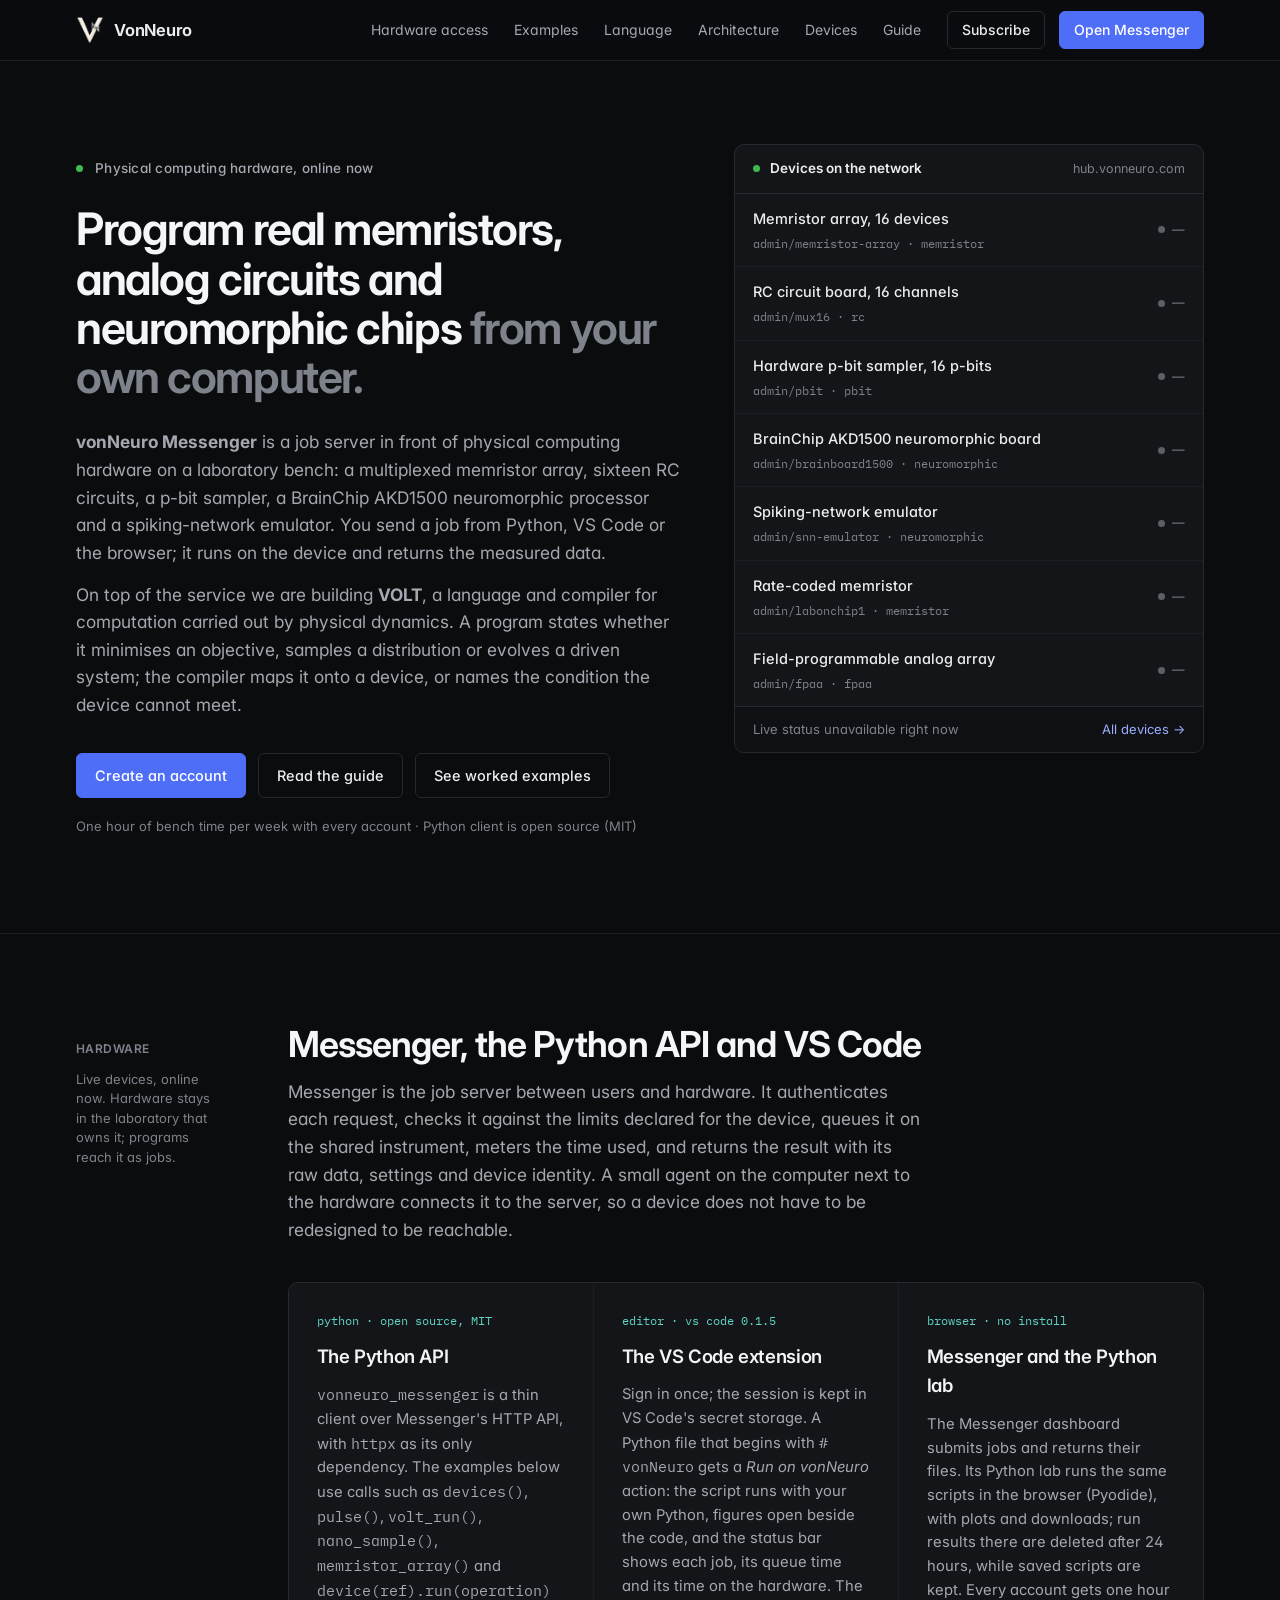
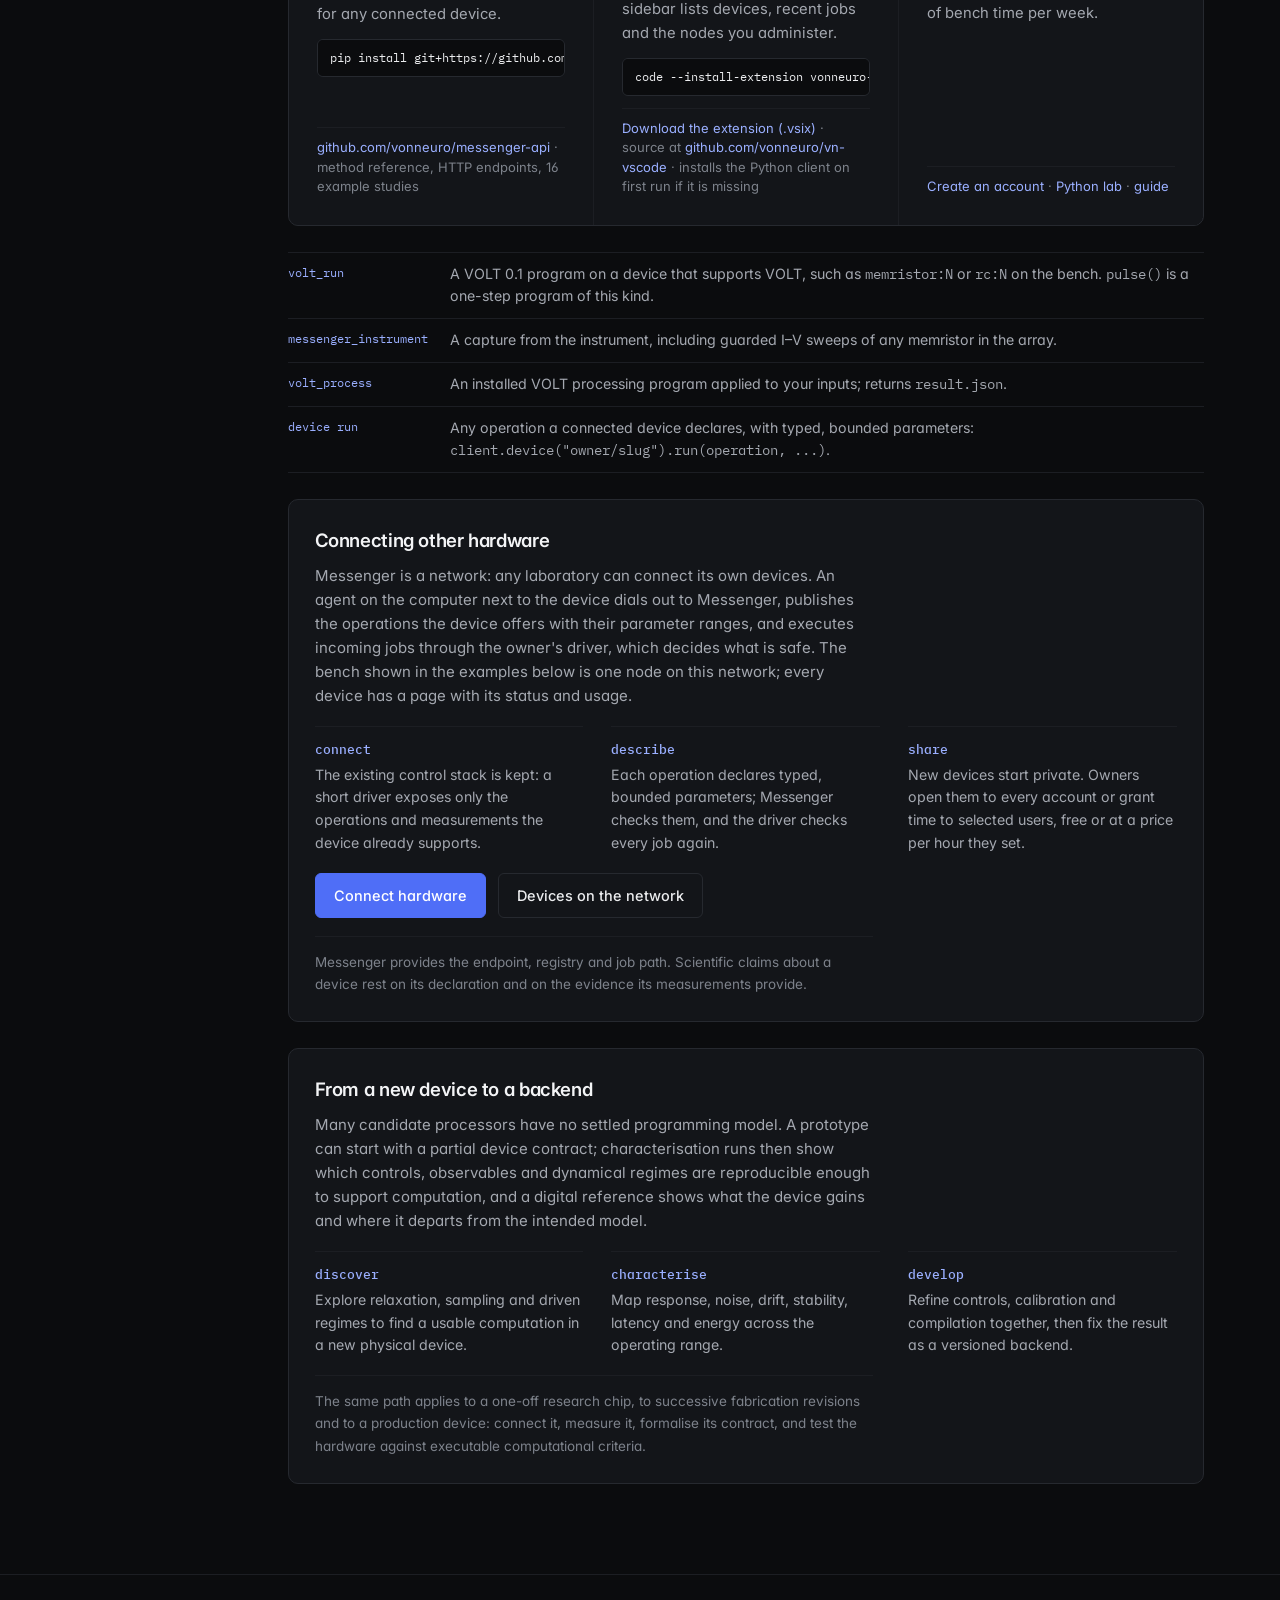
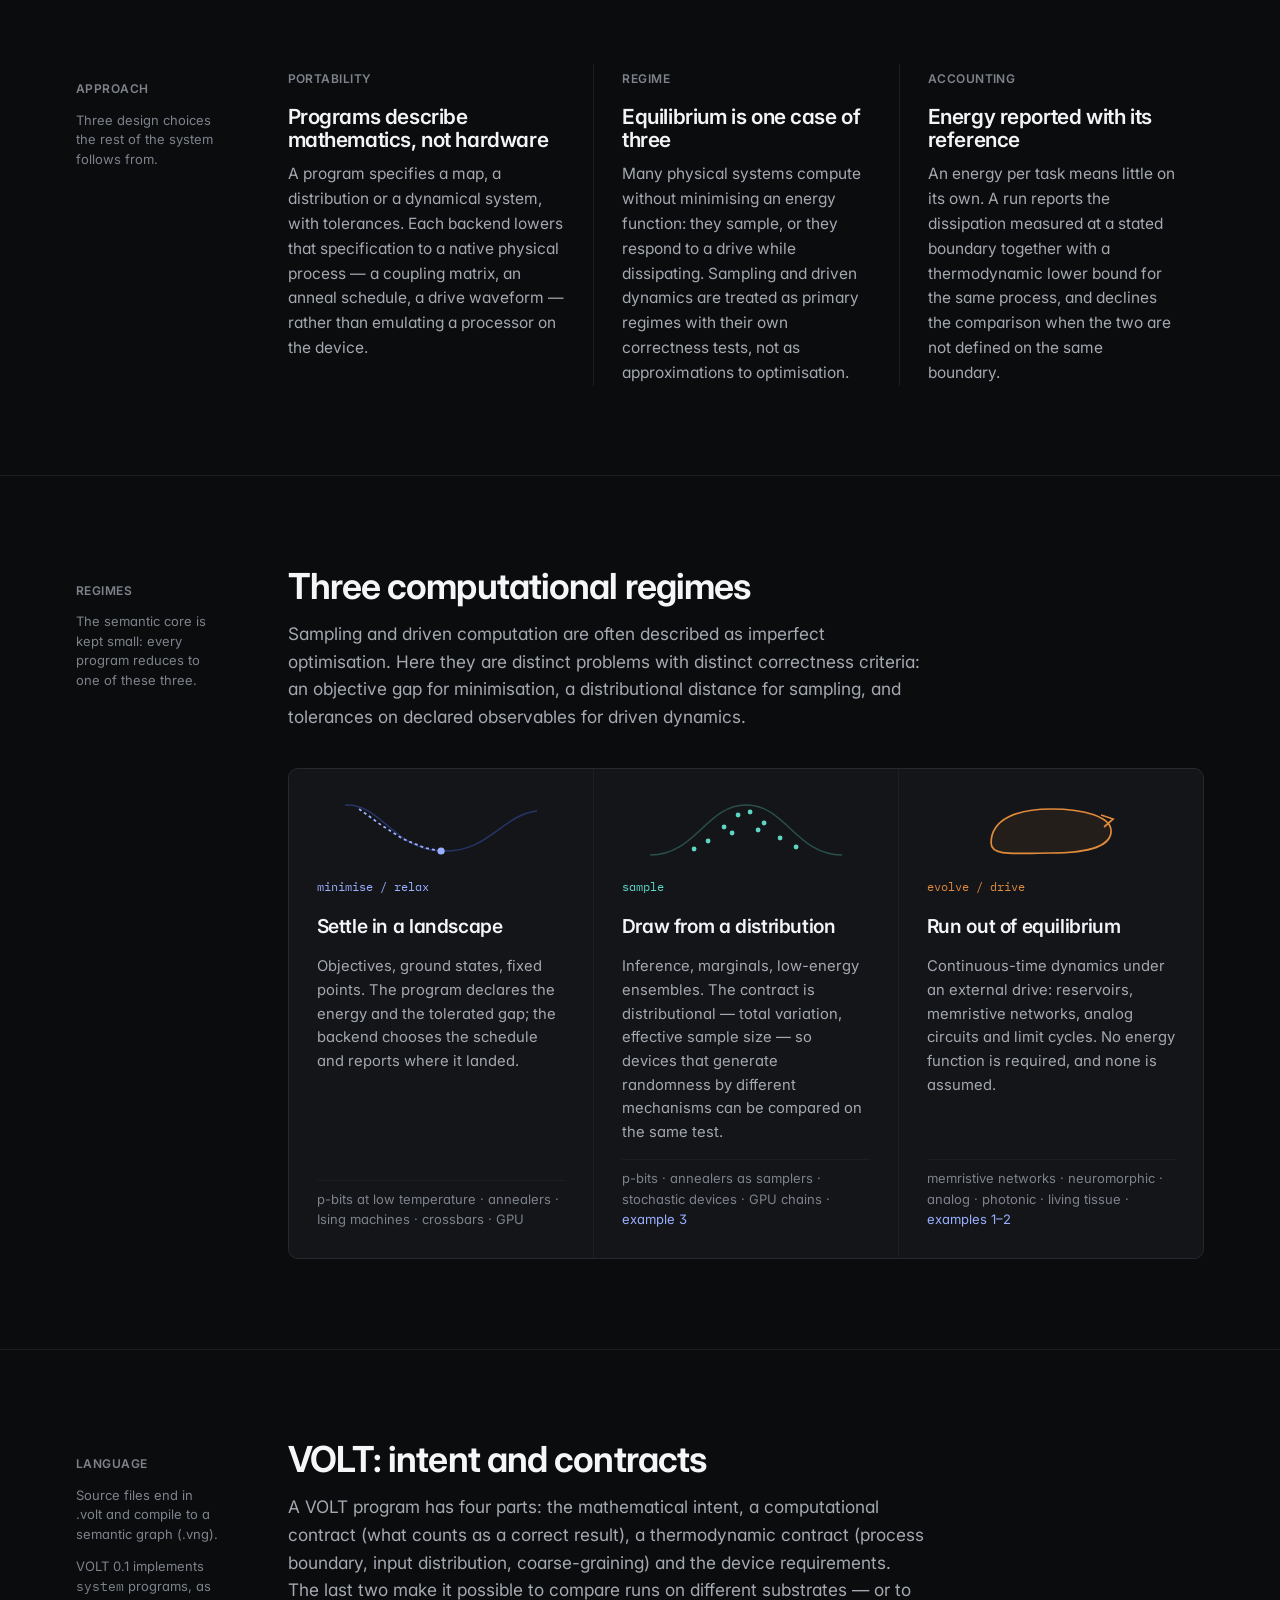
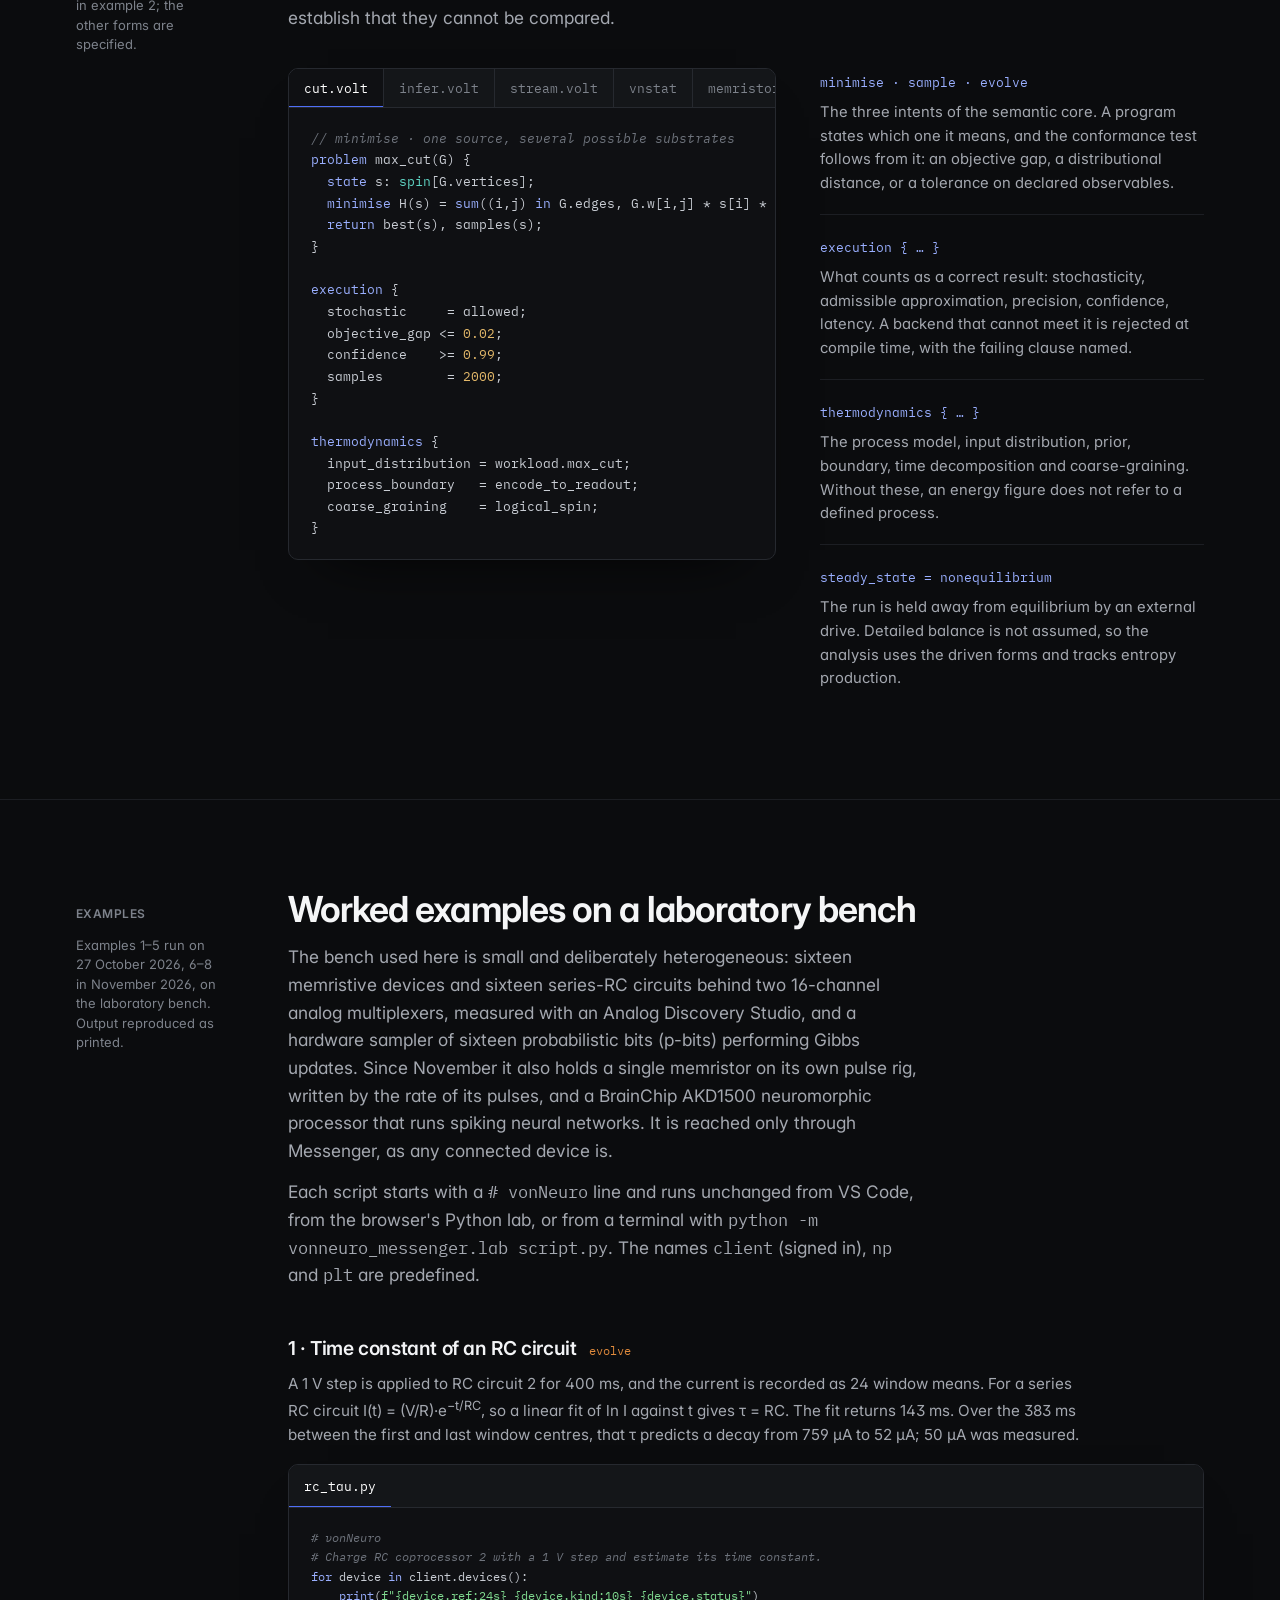
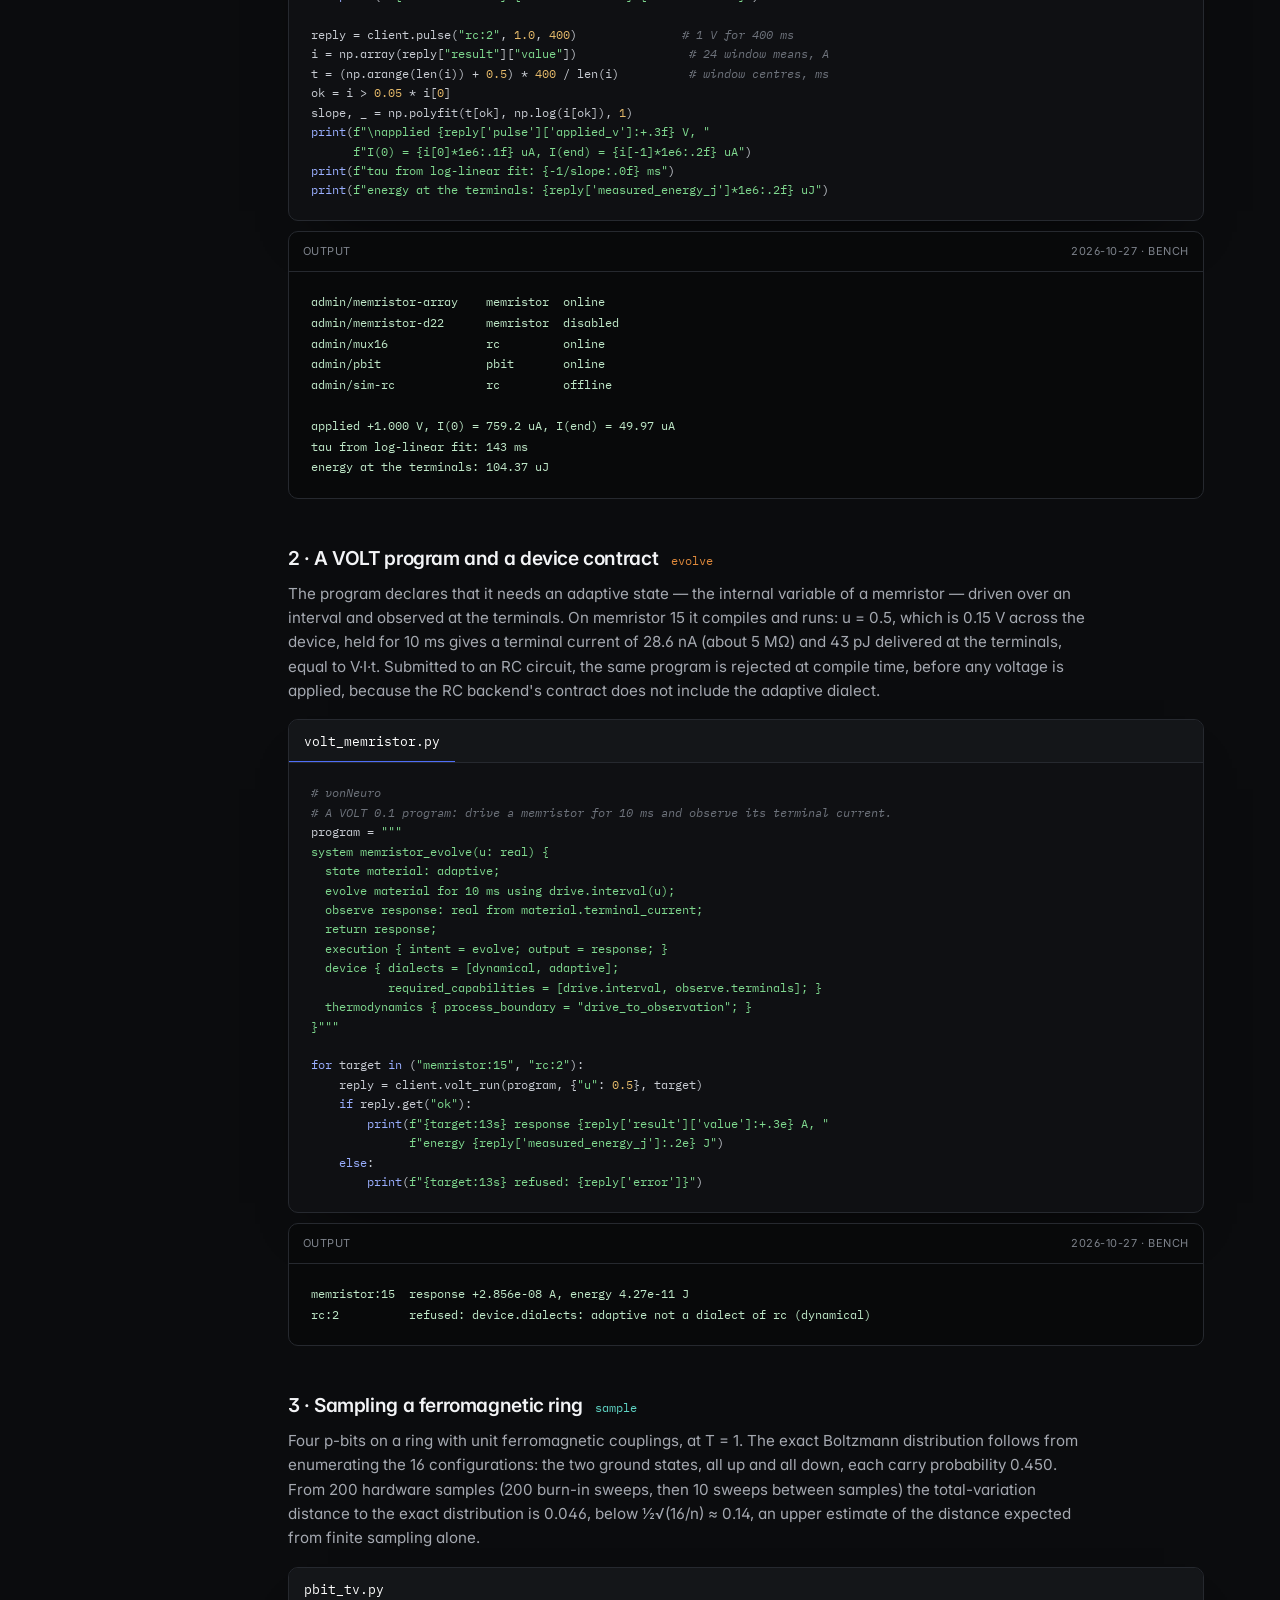
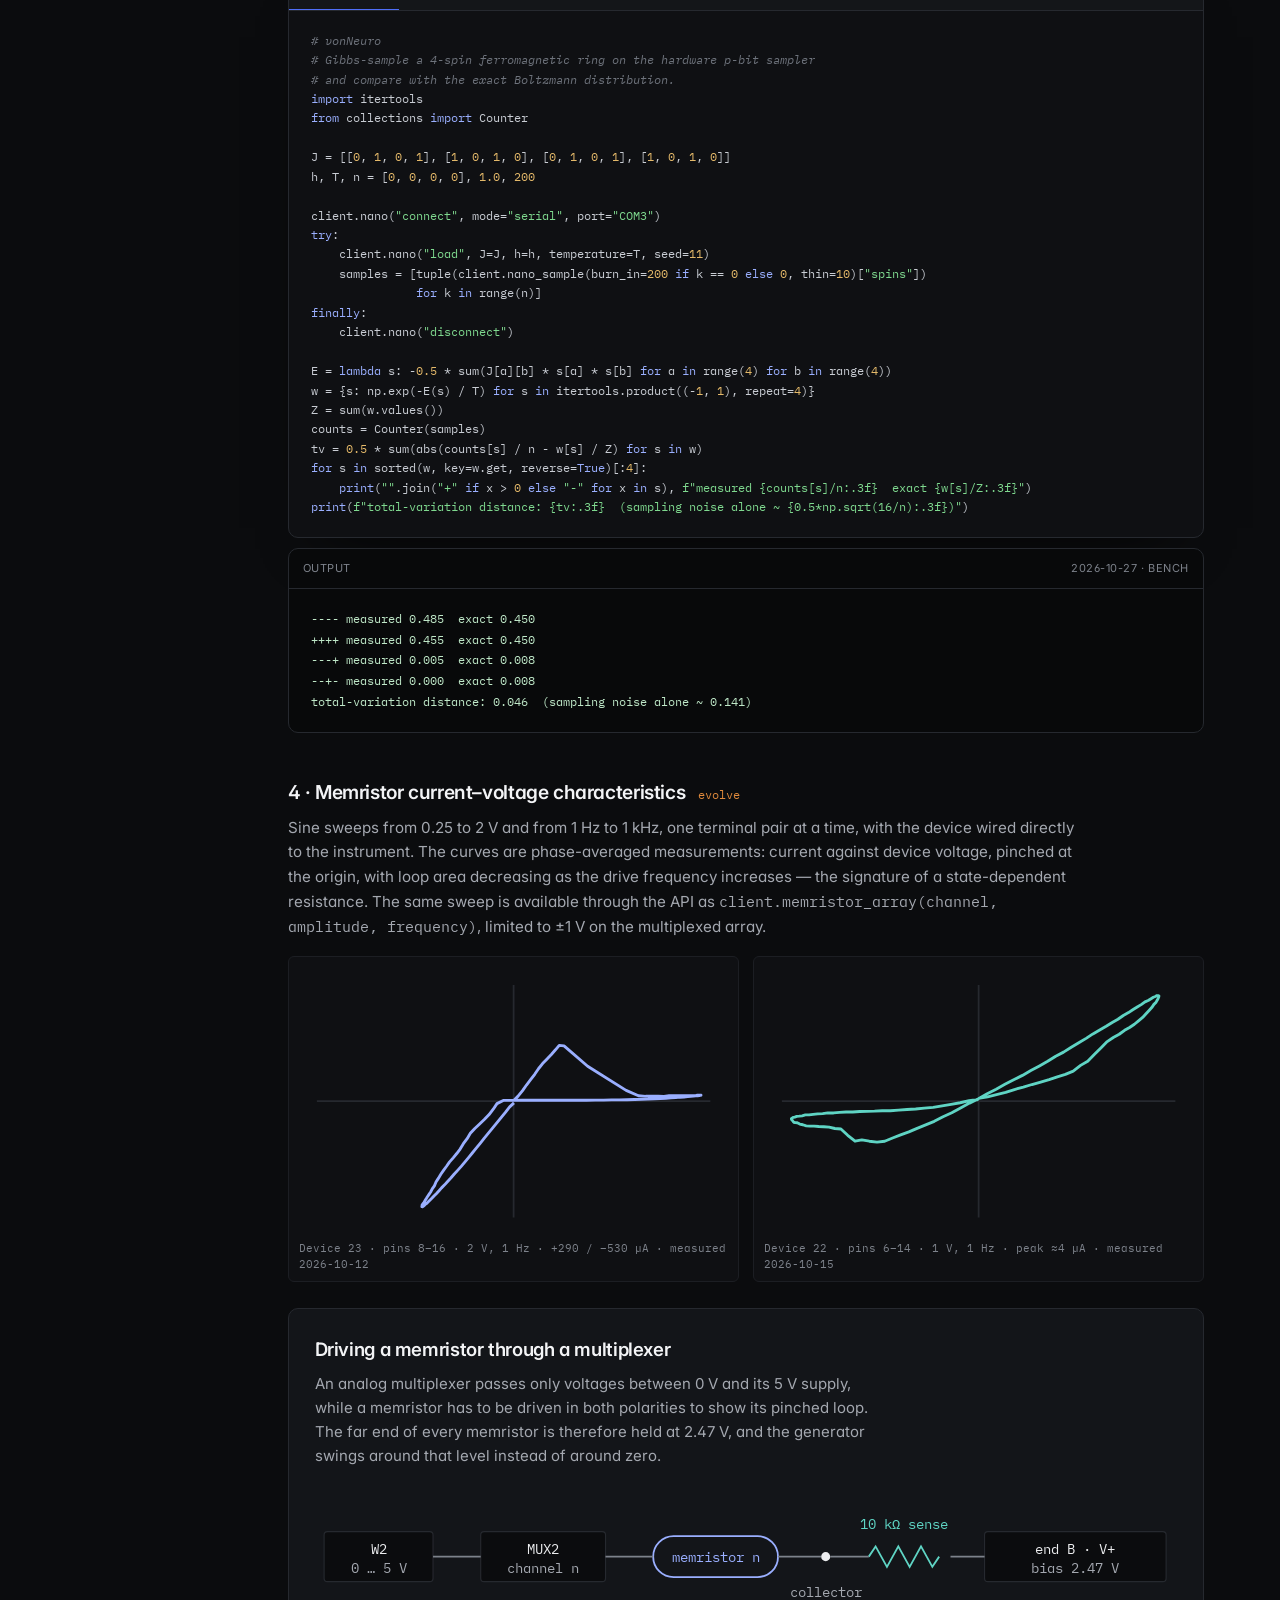
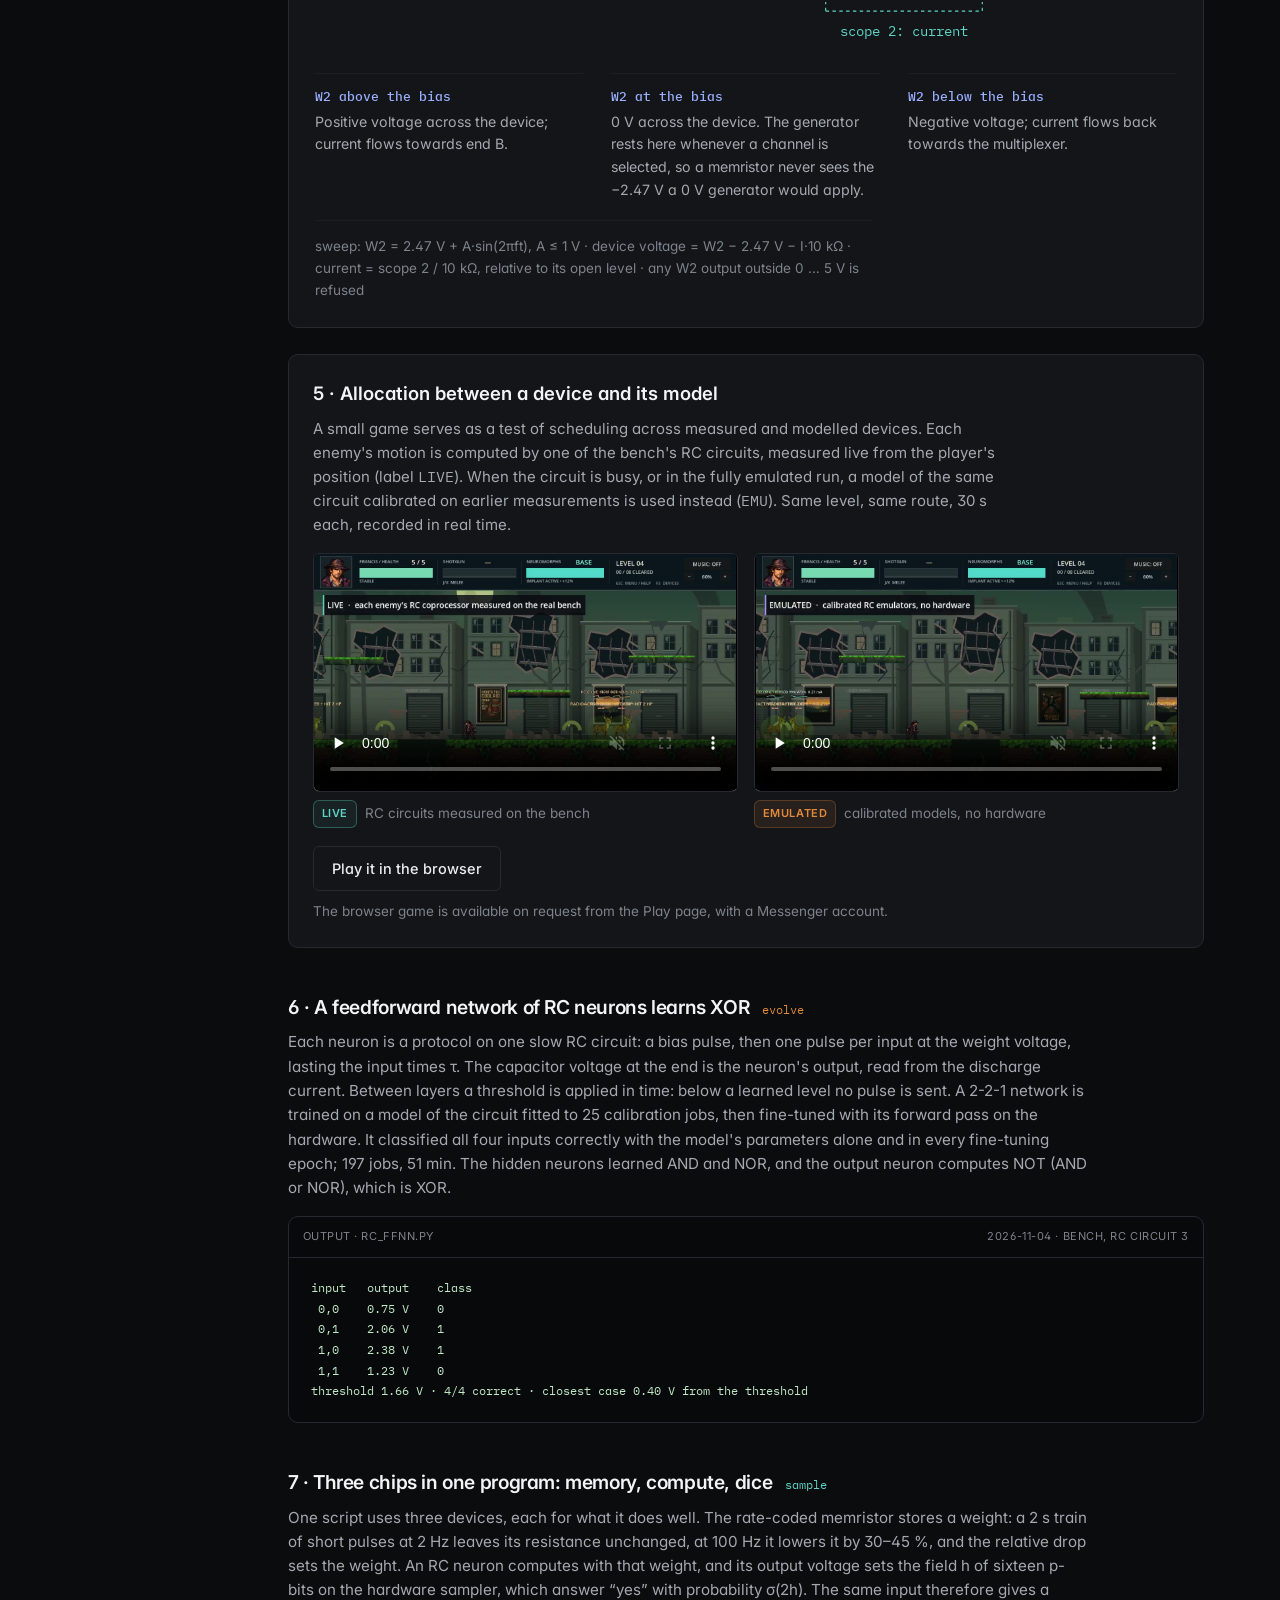
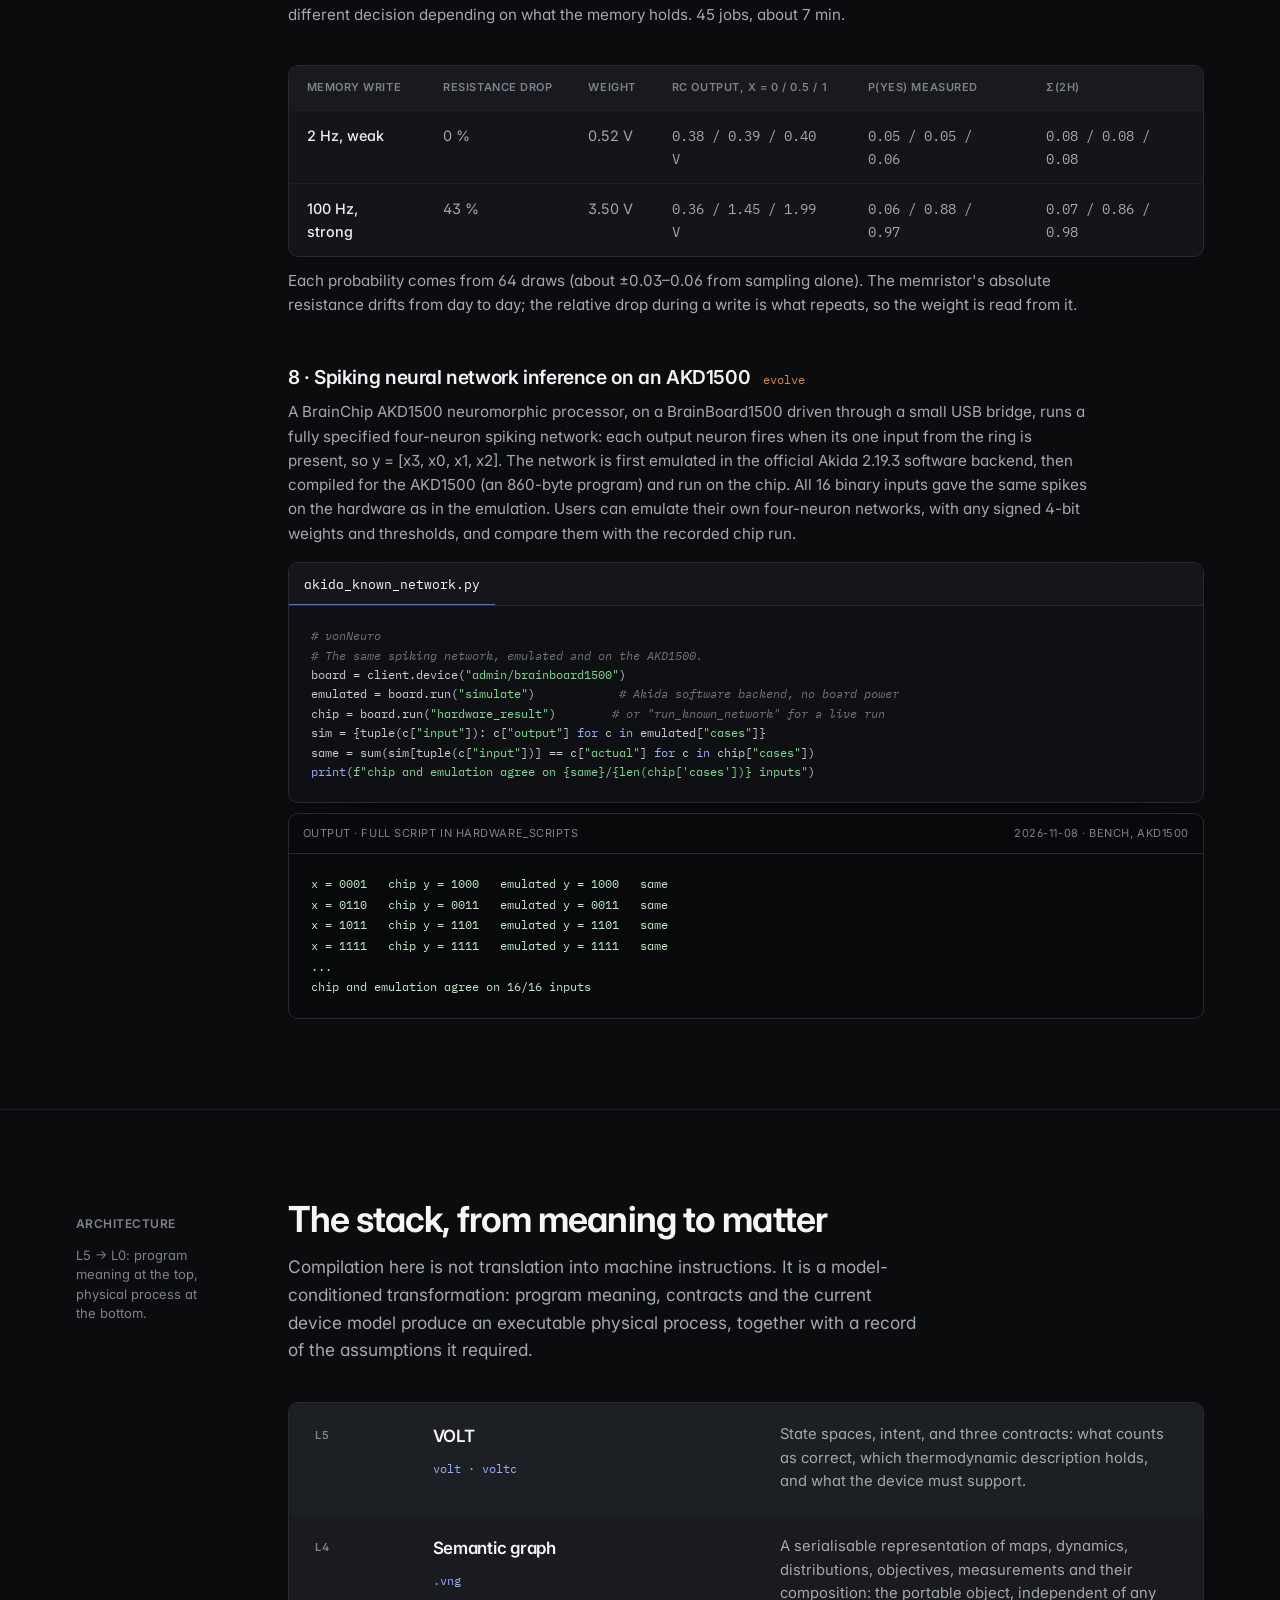
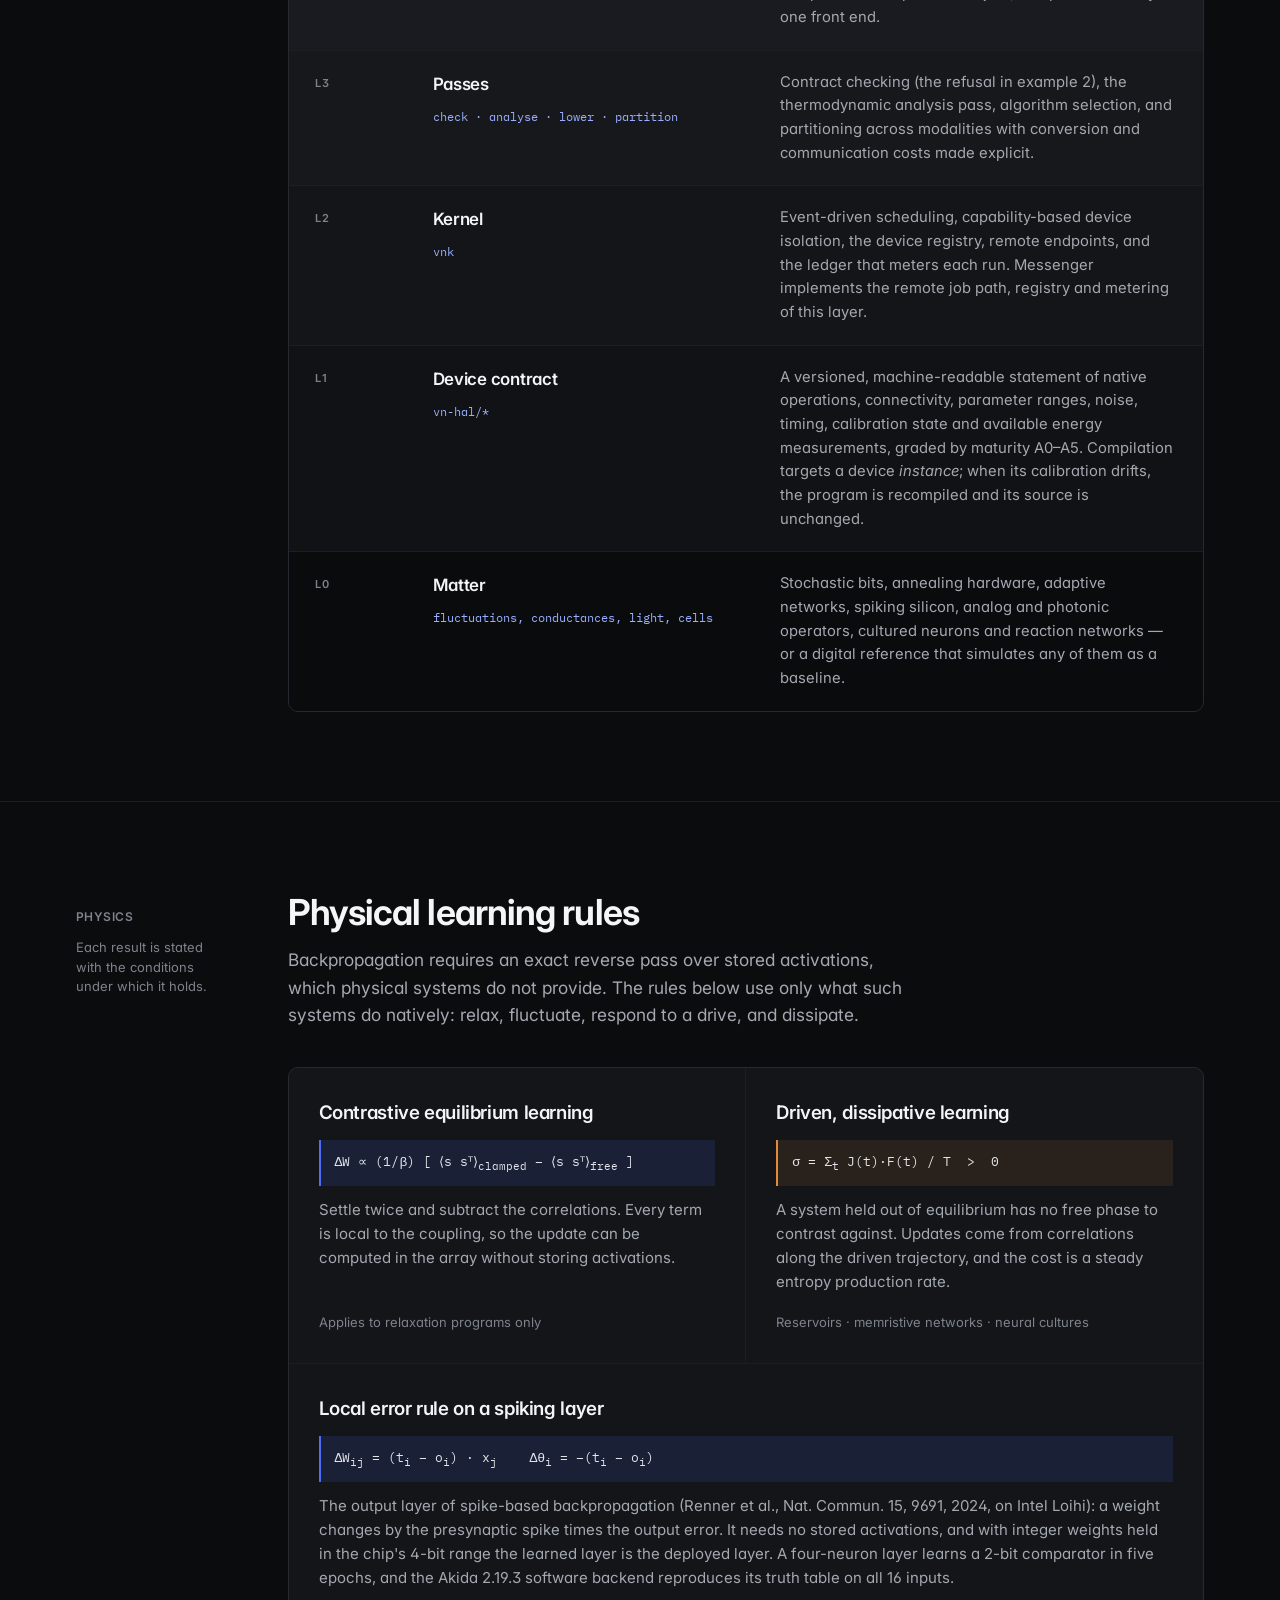
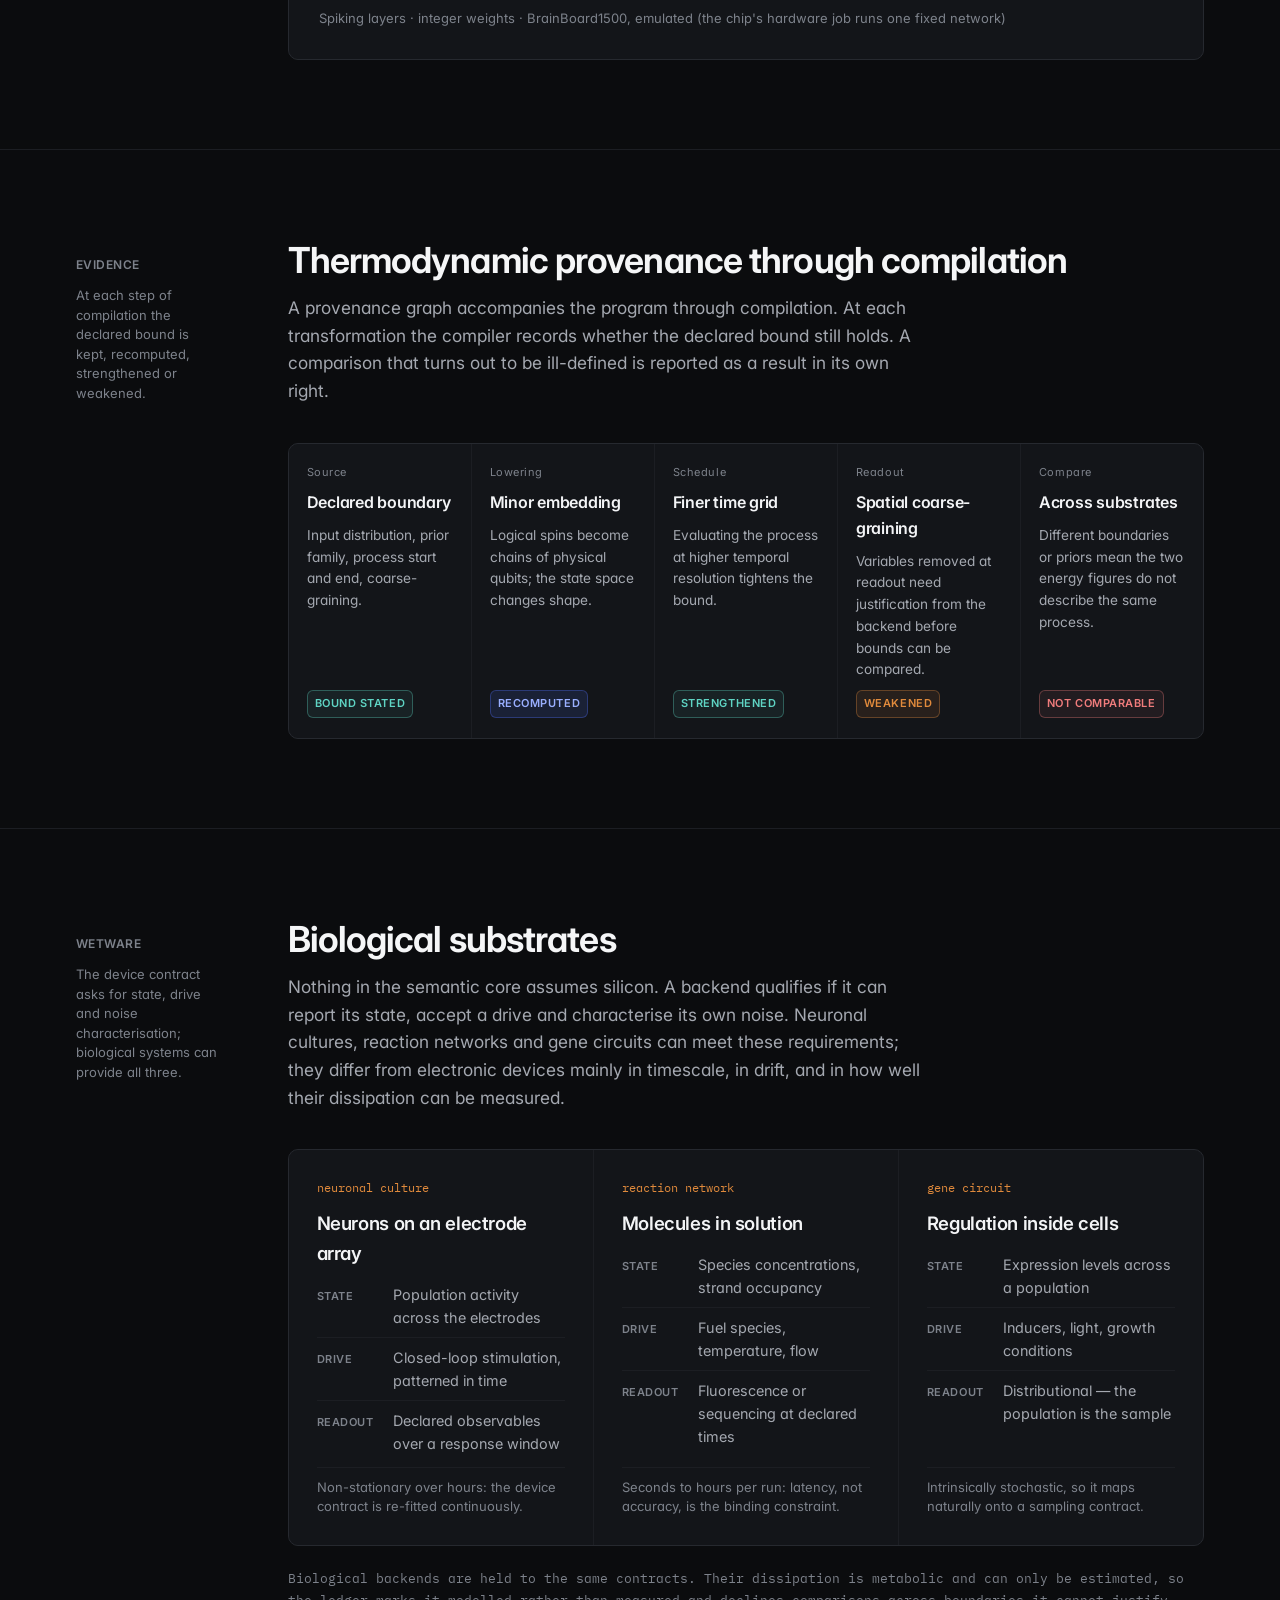
==== commit 0ae0c1a6: "List the field-programmable analog array (admin/fpaa)" ====
--- a/index.html
+++ b/index.html
@@ -472,6 +472,7 @@
           <li><a href="device.html?ref=admin%2Fbrainboard1500">BrainChip AKD1500 neuromorphic board</a><small>admin/brainboard1500 &middot; neuromorphic</small><span class="st">&mdash;</span></li>
           <li><a href="device.html?ref=admin%2Fsnn-emulator">Spiking-network emulator</a><small>admin/snn-emulator &middot; neuromorphic</small><span class="st">&mdash;</span></li>
           <li><a href="device.html?ref=admin%2Flabonchip1">Rate-coded memristor</a><small>admin/labonchip1 &middot; memristor</small><span class="st">&mdash;</span></li>
+          <li><a href="device.html?ref=admin%2Ffpaa">Field-programmable analog array</a><small>admin/fpaa &middot; fpaa</small><span class="st">&mdash;</span></li>
         </ul>
         <div class="live-foot"><span id="live-count">Status loads from the hub</span><a href="hardware.html">All devices &rarr;</a></div>
       </aside>
@@ -1393,6 +1394,7 @@
             <tr><td>Hardware p-bit sampler, 16 p-bits</td><td><span class="mode m2">sample</span> <span class="mode m1">minimise</span></td><td>Not instrumented</td><td class="mono">3, 7</td></tr>
             <tr><td>Rate-coded memristor on a pulse rig</td><td><span class="mode m3">evolve</span></td><td>Not reported yet</td><td class="mono">7</td></tr>
             <tr><td>Neuromorphic processor, BrainChip AKD1500</td><td><span class="mode m3">evolve</span></td><td>Not instrumented</td><td class="mono">8</td></tr>
+            <tr><td>Field-programmable analog array, Okika AN231E04</td><td><span class="mode m3">evolve</span></td><td>Not instrumented</td><td class="mono"></td></tr>
             <tr><td>CPU models — analog, memristor, p-bit, spiking</td><td><span class="mode m2">sample</span> <span class="mode m3">evolve</span></td><td>Reference only</td><td class="mono">5</td></tr>
             <tr><td>GPU — CUDA, ROCm, Metal, Vulkan</td><td><span class="mode m1">minimise</span> <span class="mode m2">sample</span> <span class="mode m3">evolve</span></td><td>Board telemetry</td><td></td></tr>
             <tr><td>p-bit fabric on FPGA</td><td><span class="mode m2">sample</span> <span class="mode m1">minimise</span></td><td>Rail measurement</td><td></td></tr>
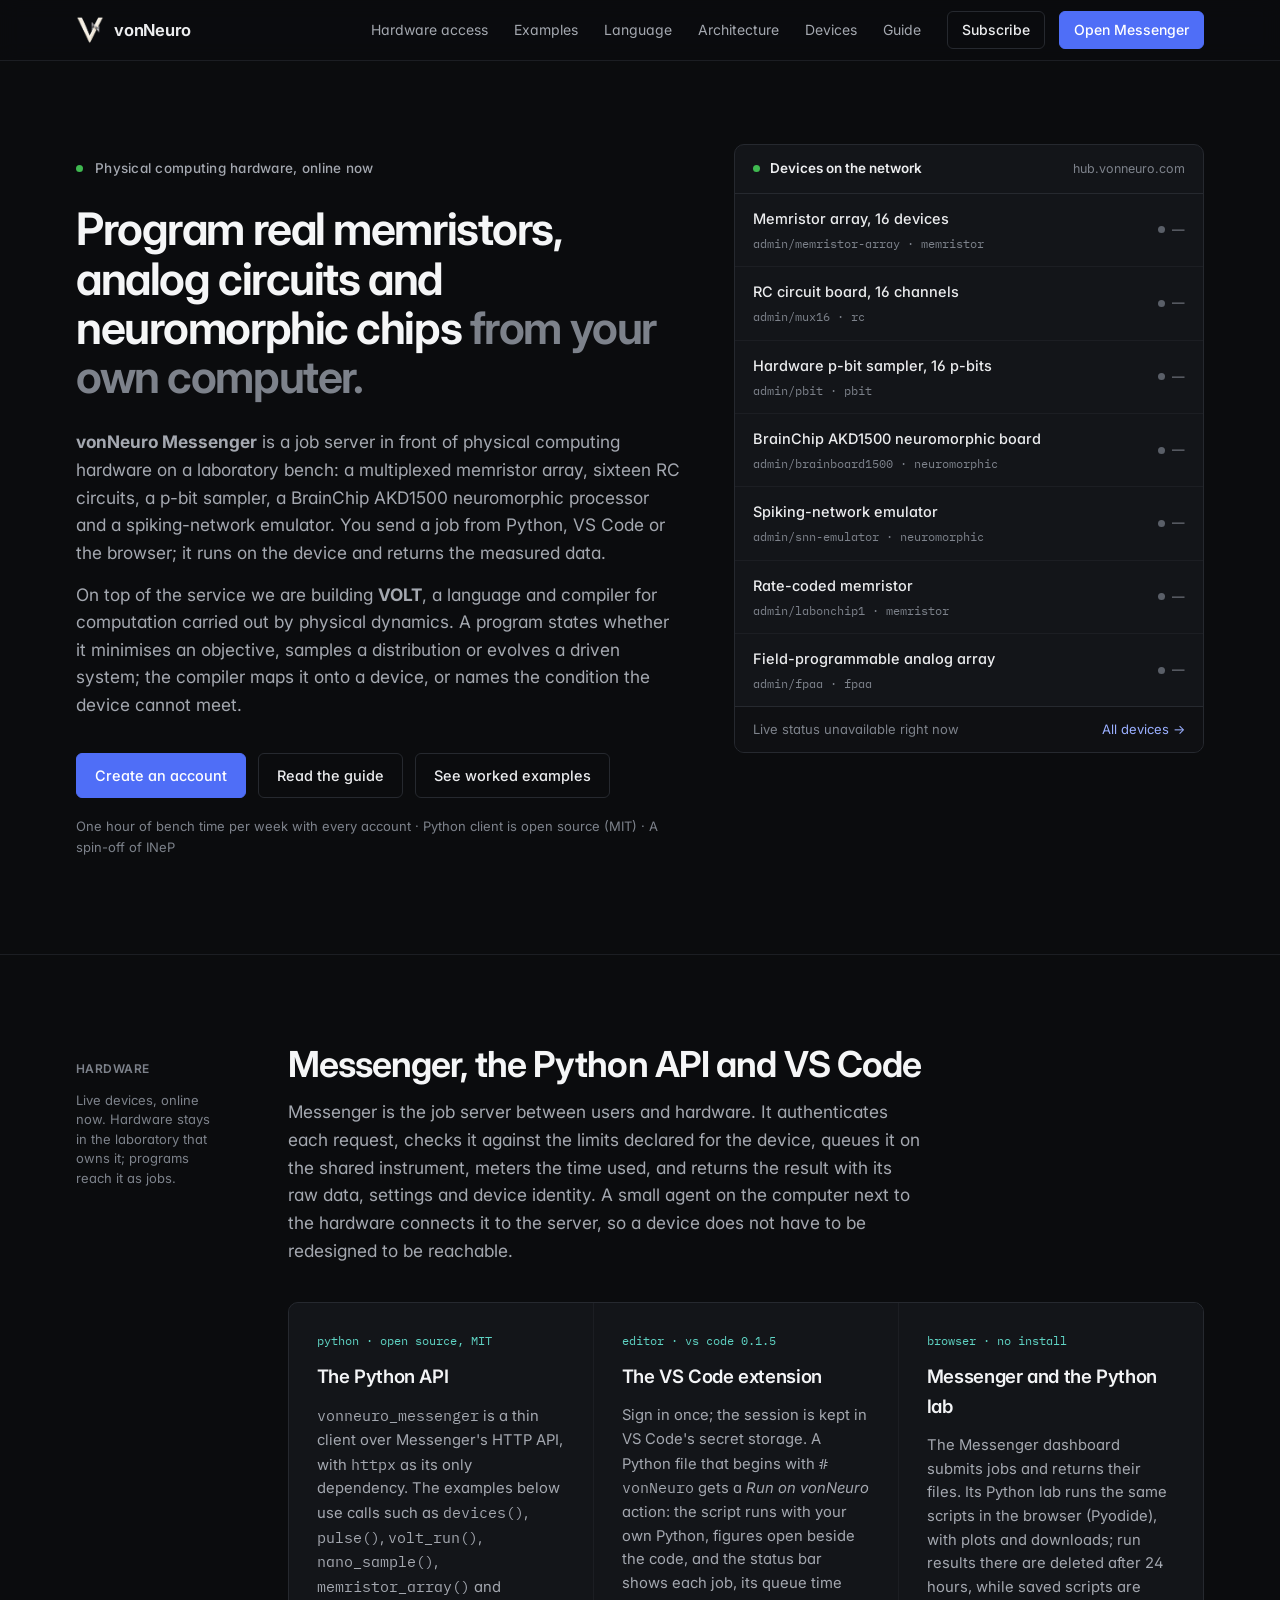
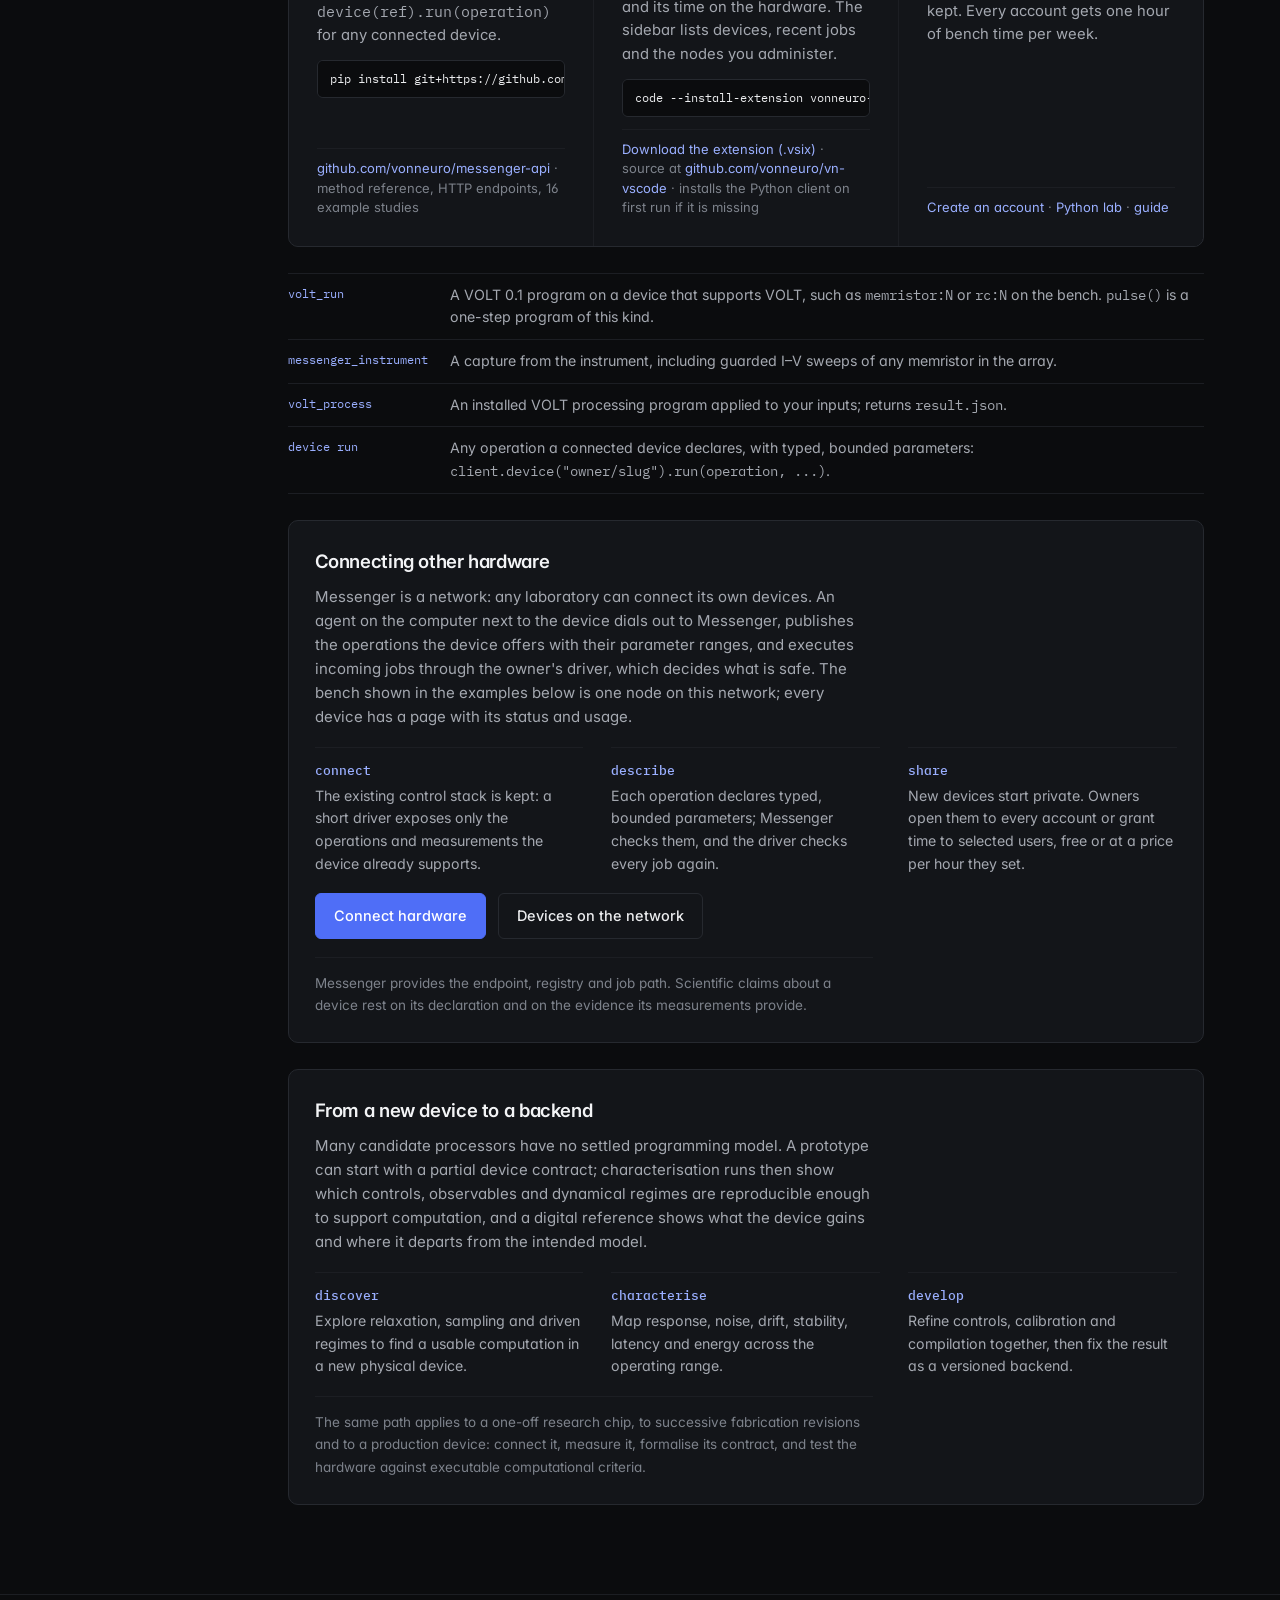
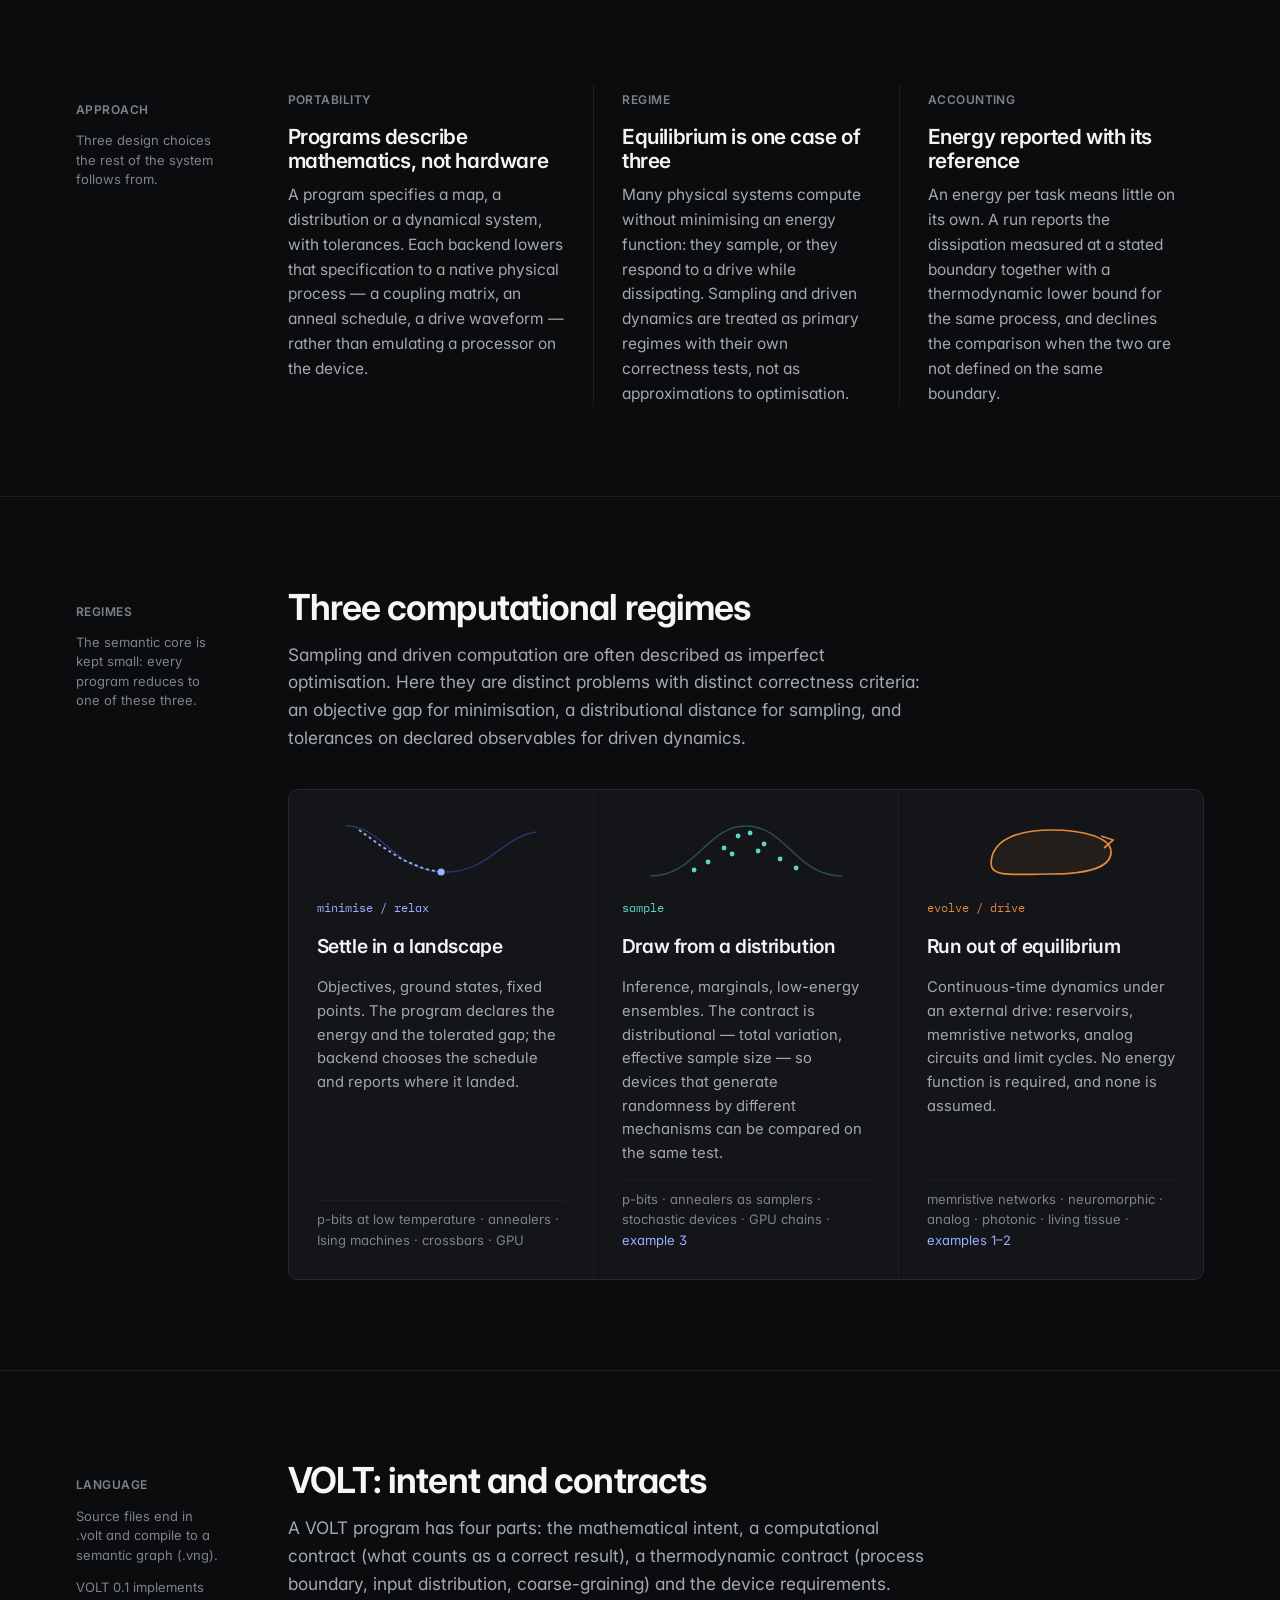
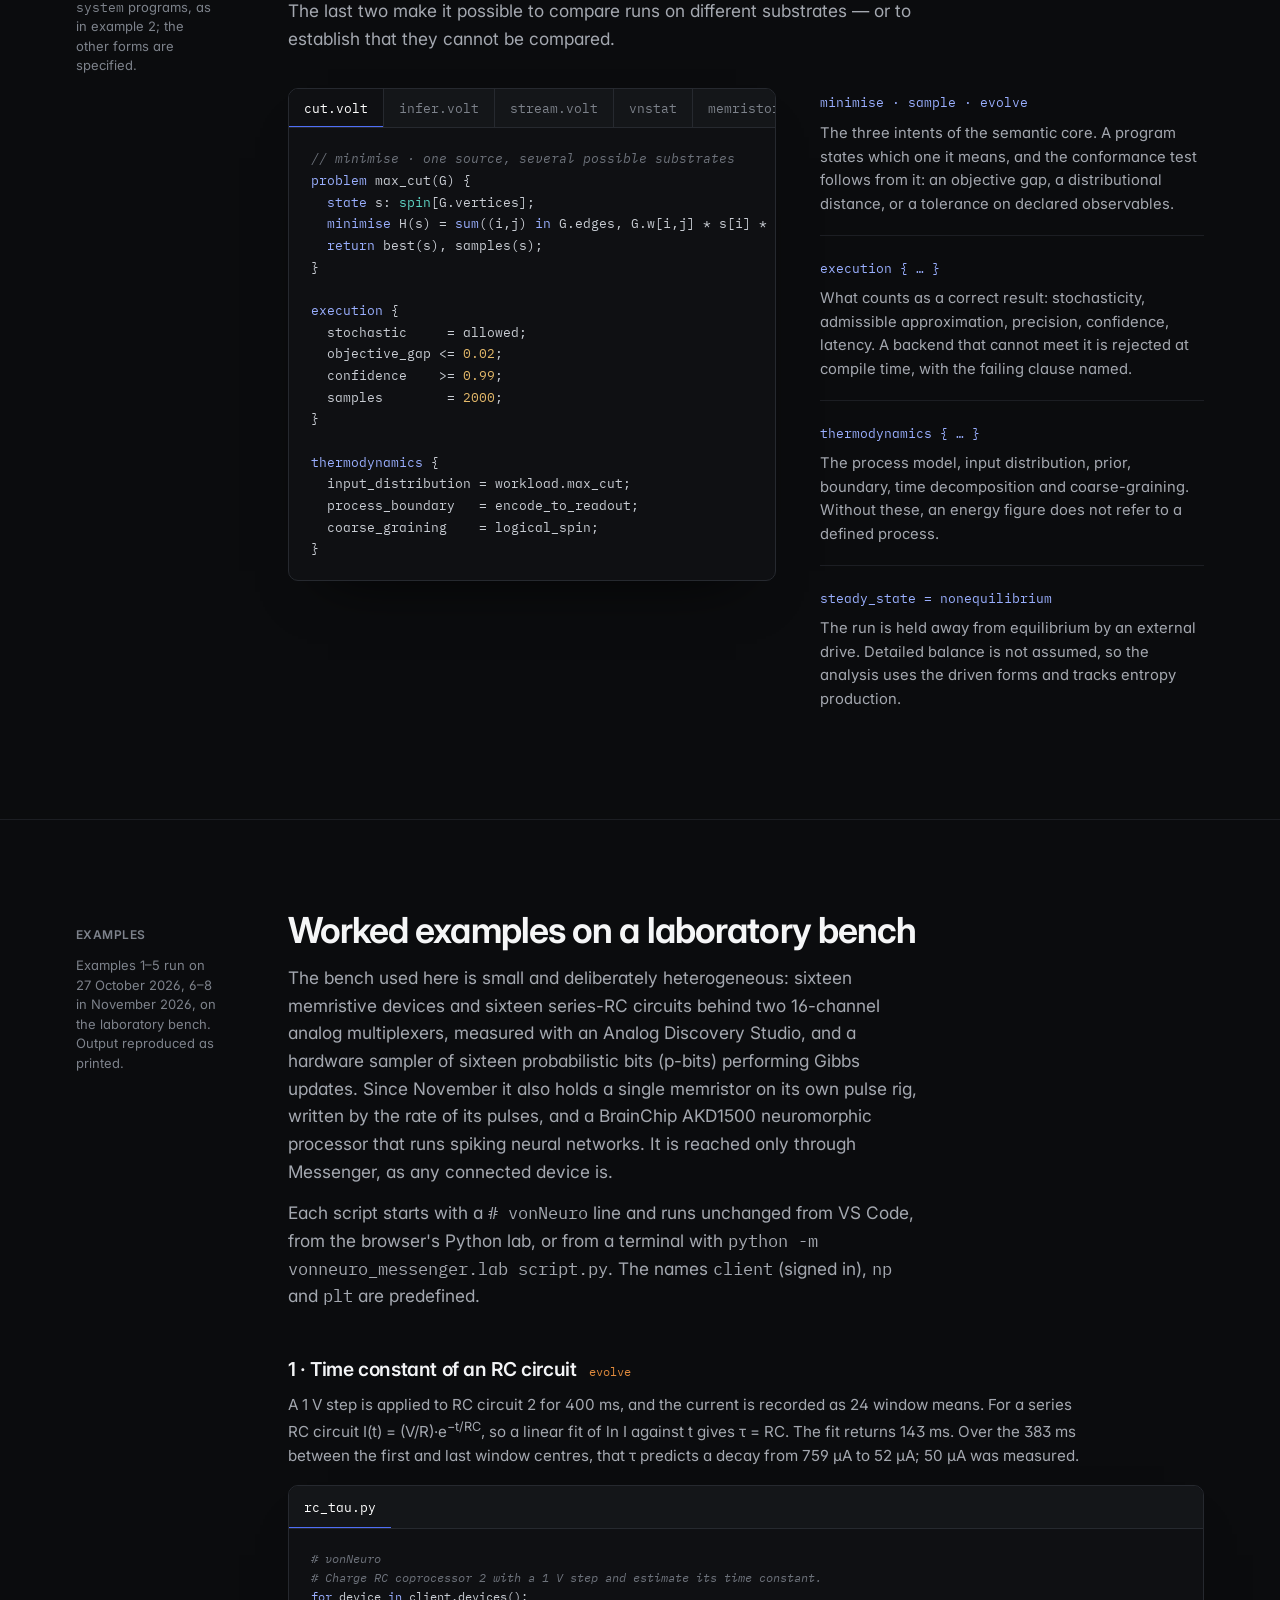
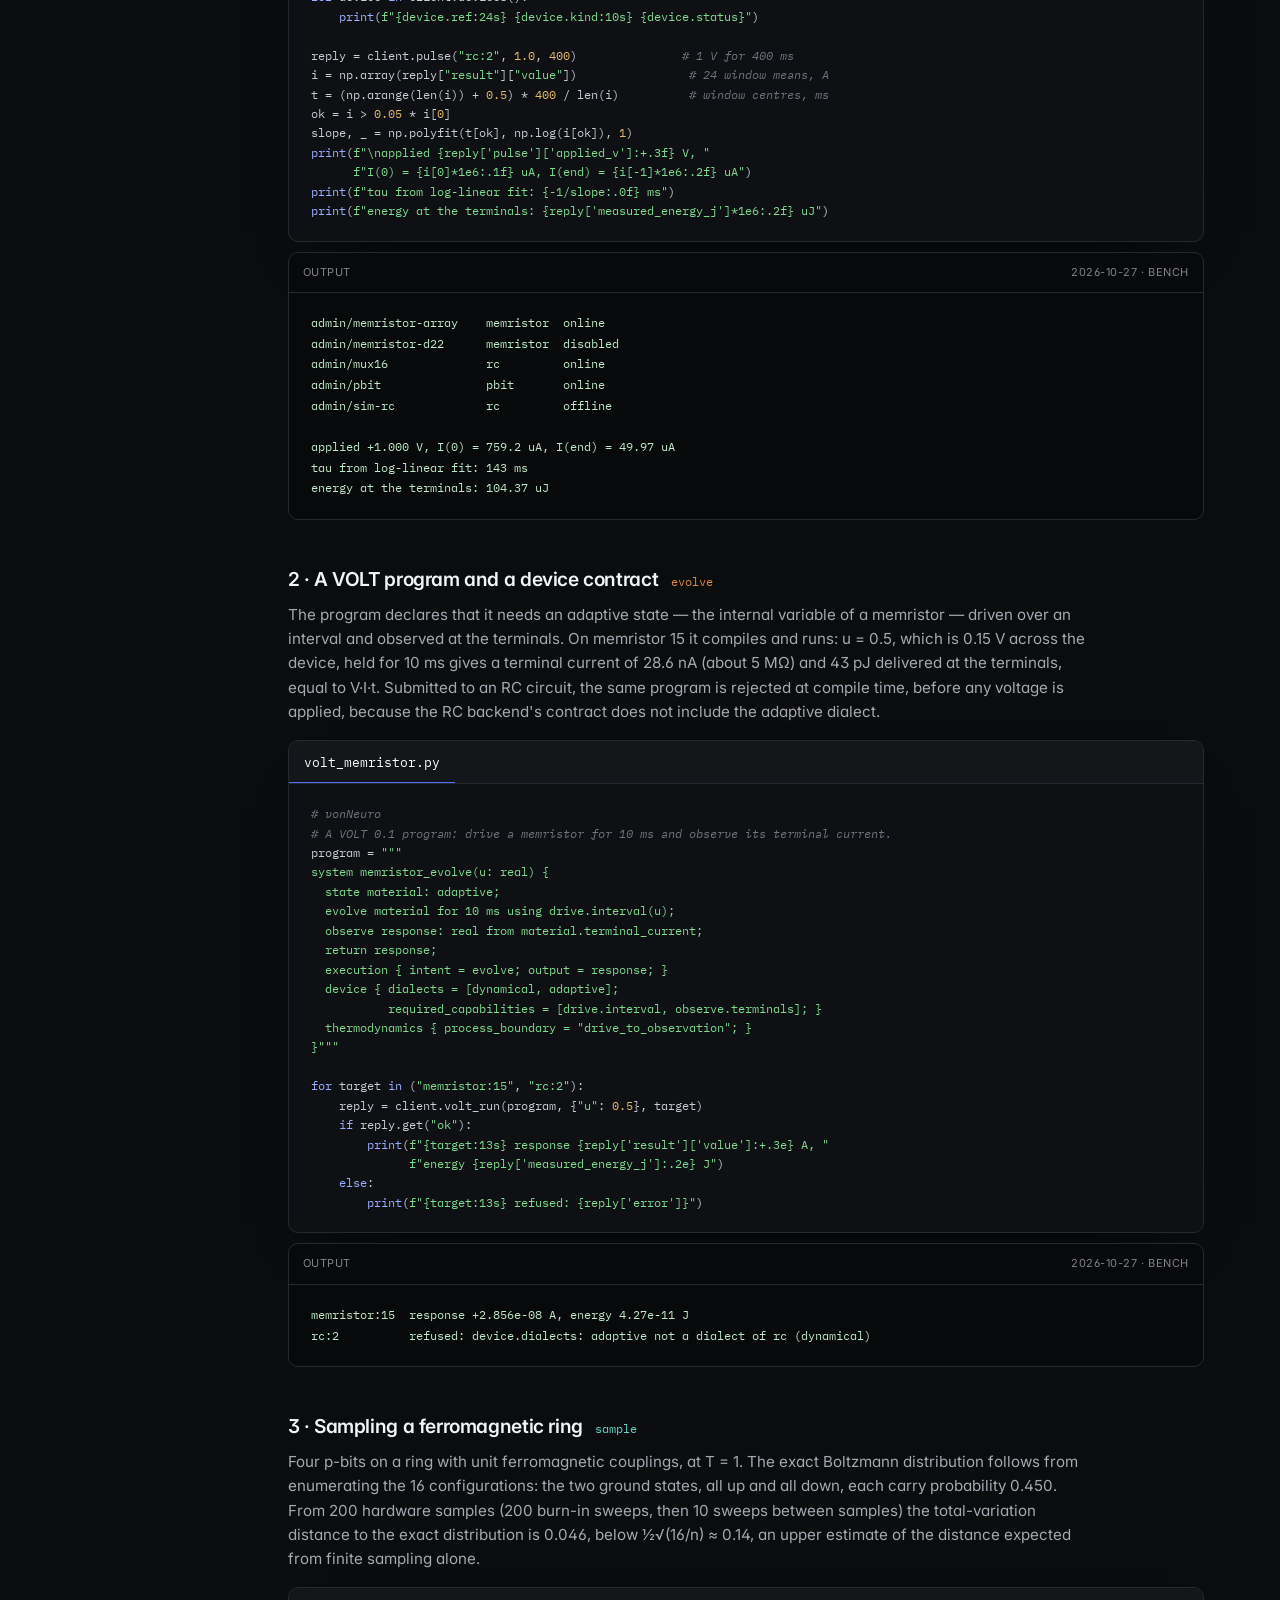
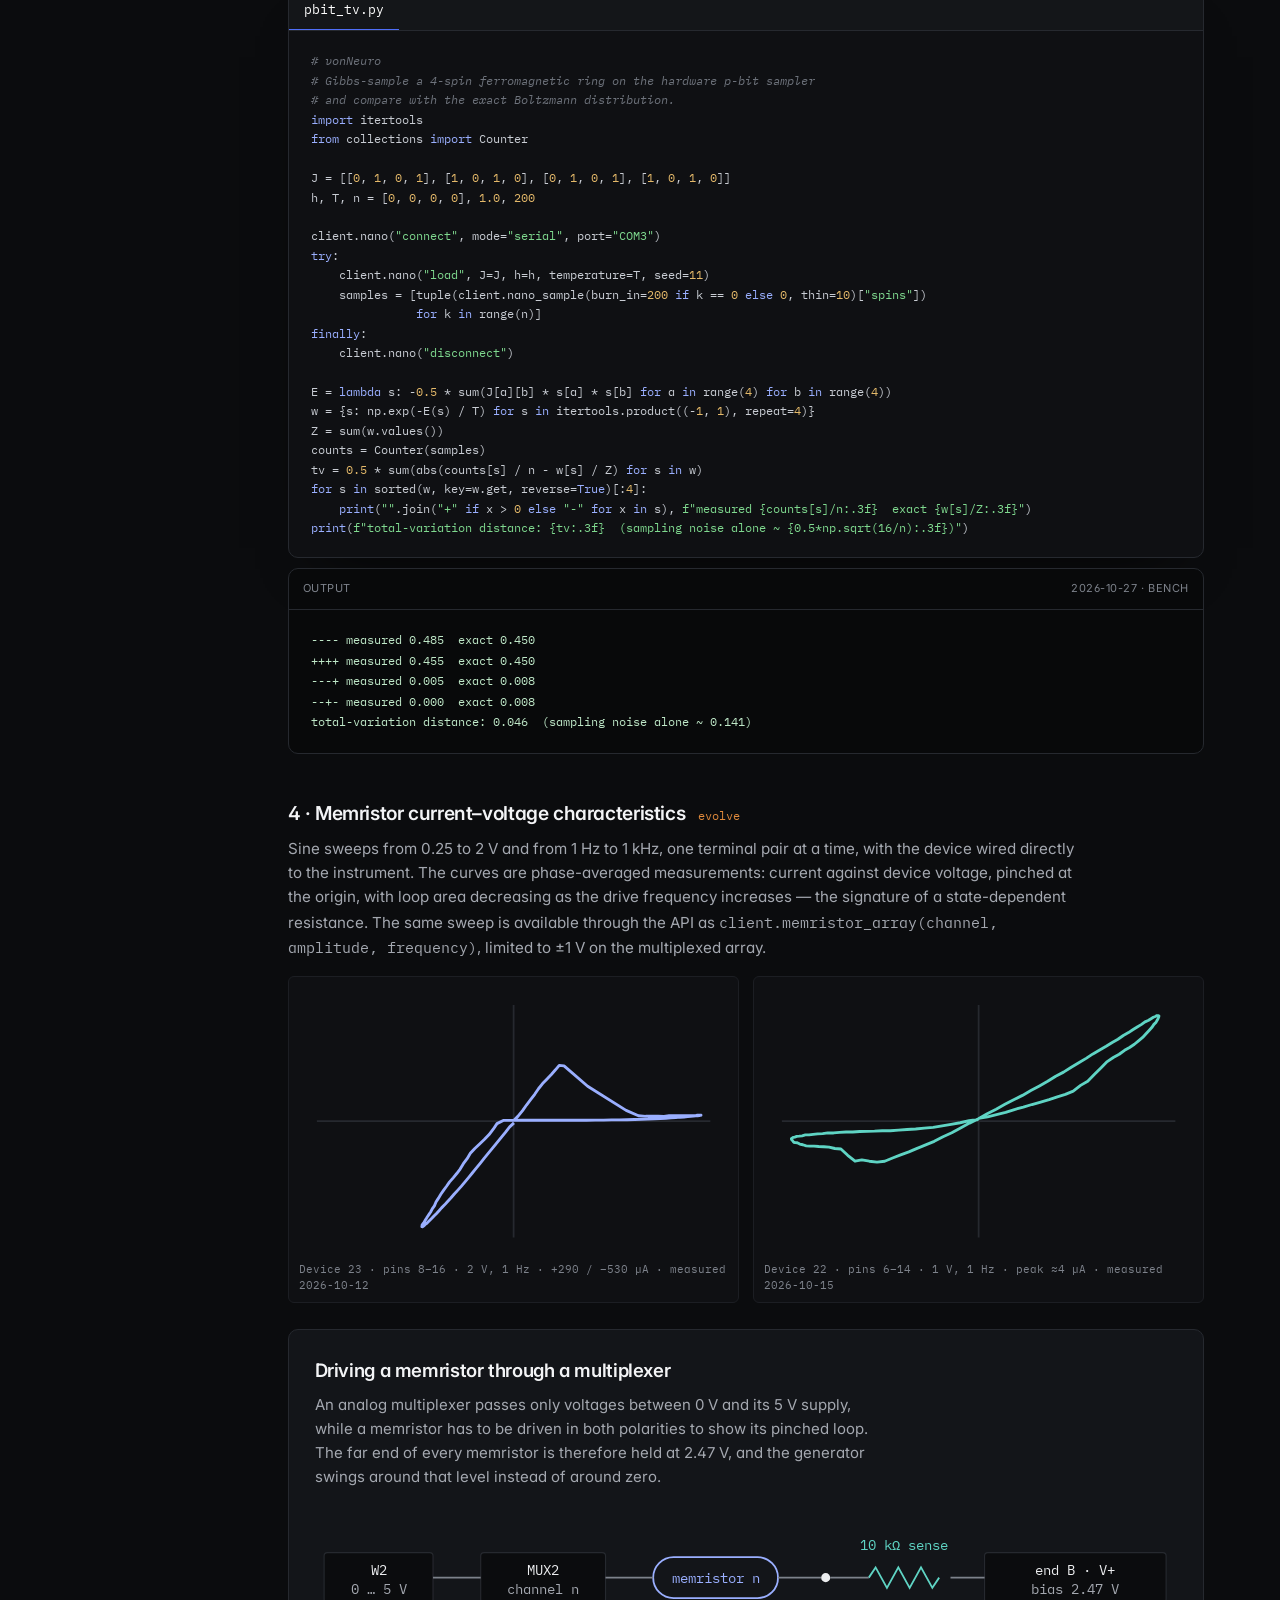
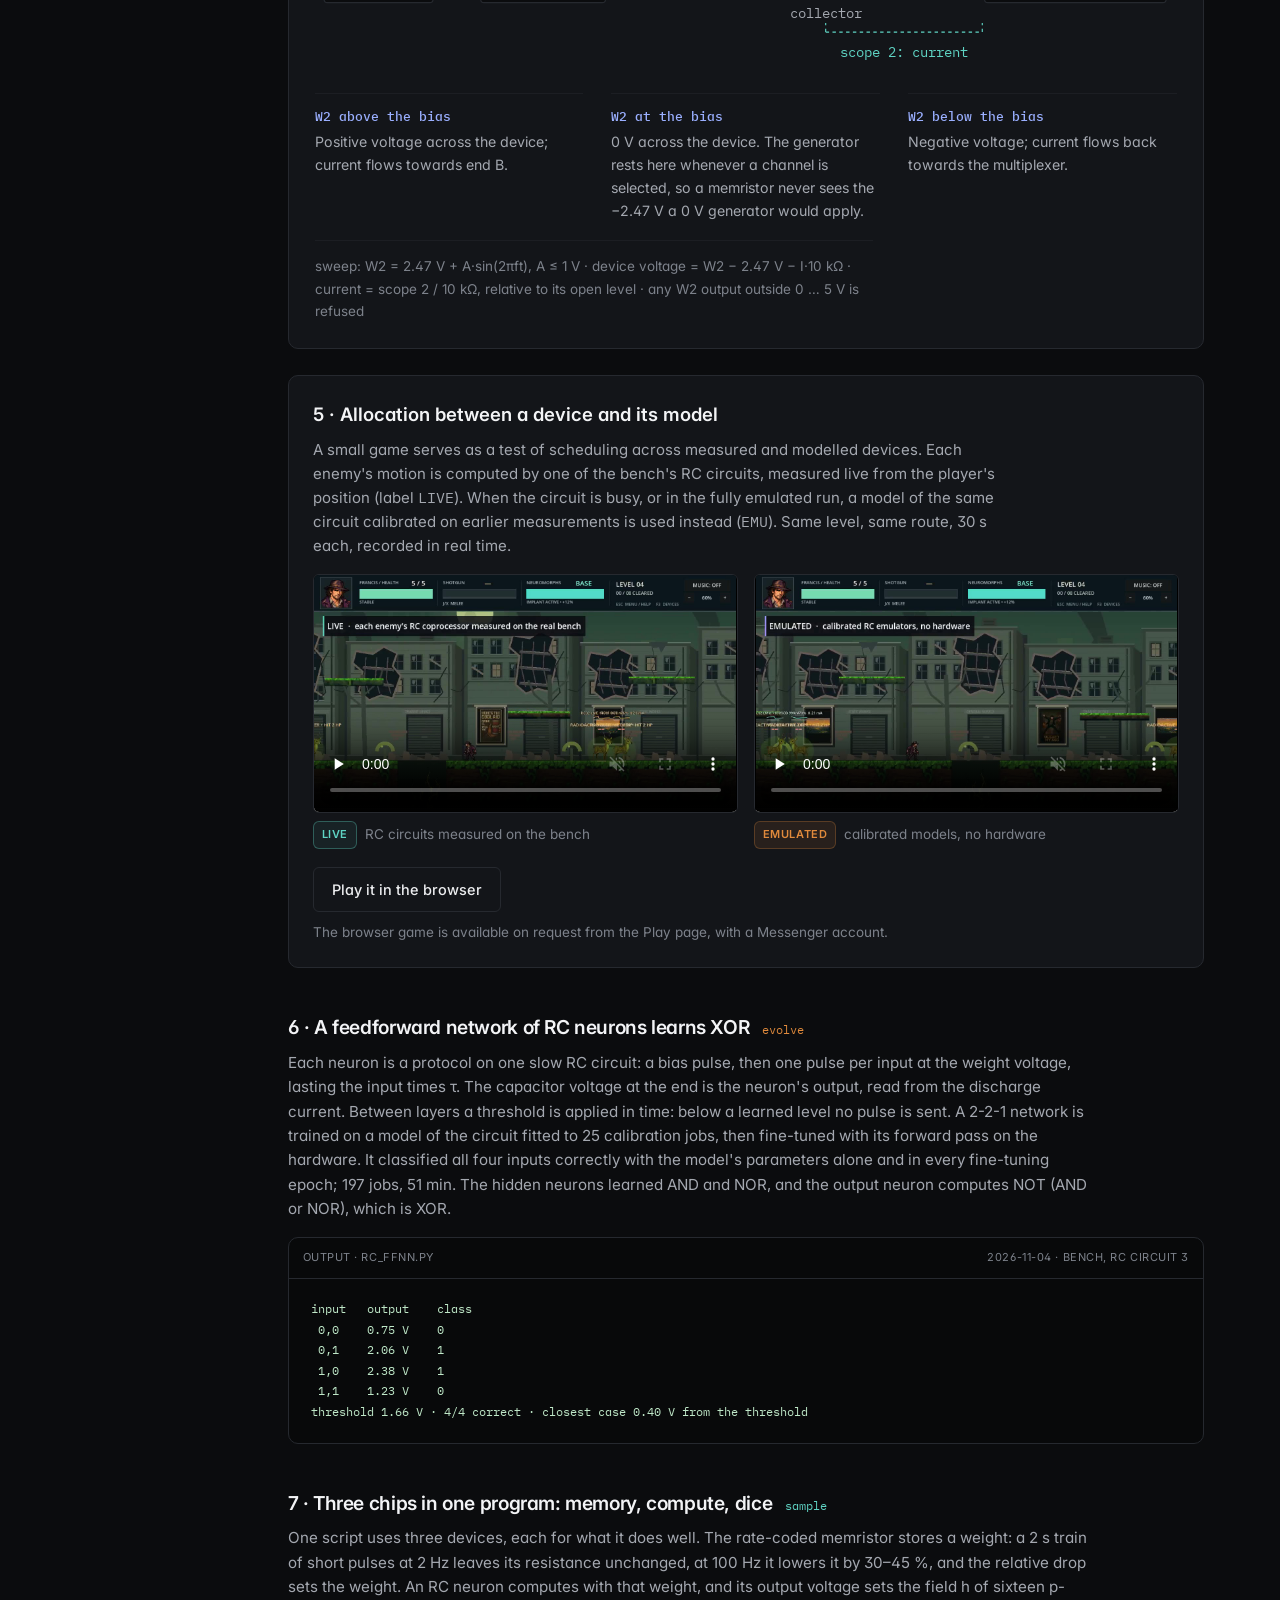
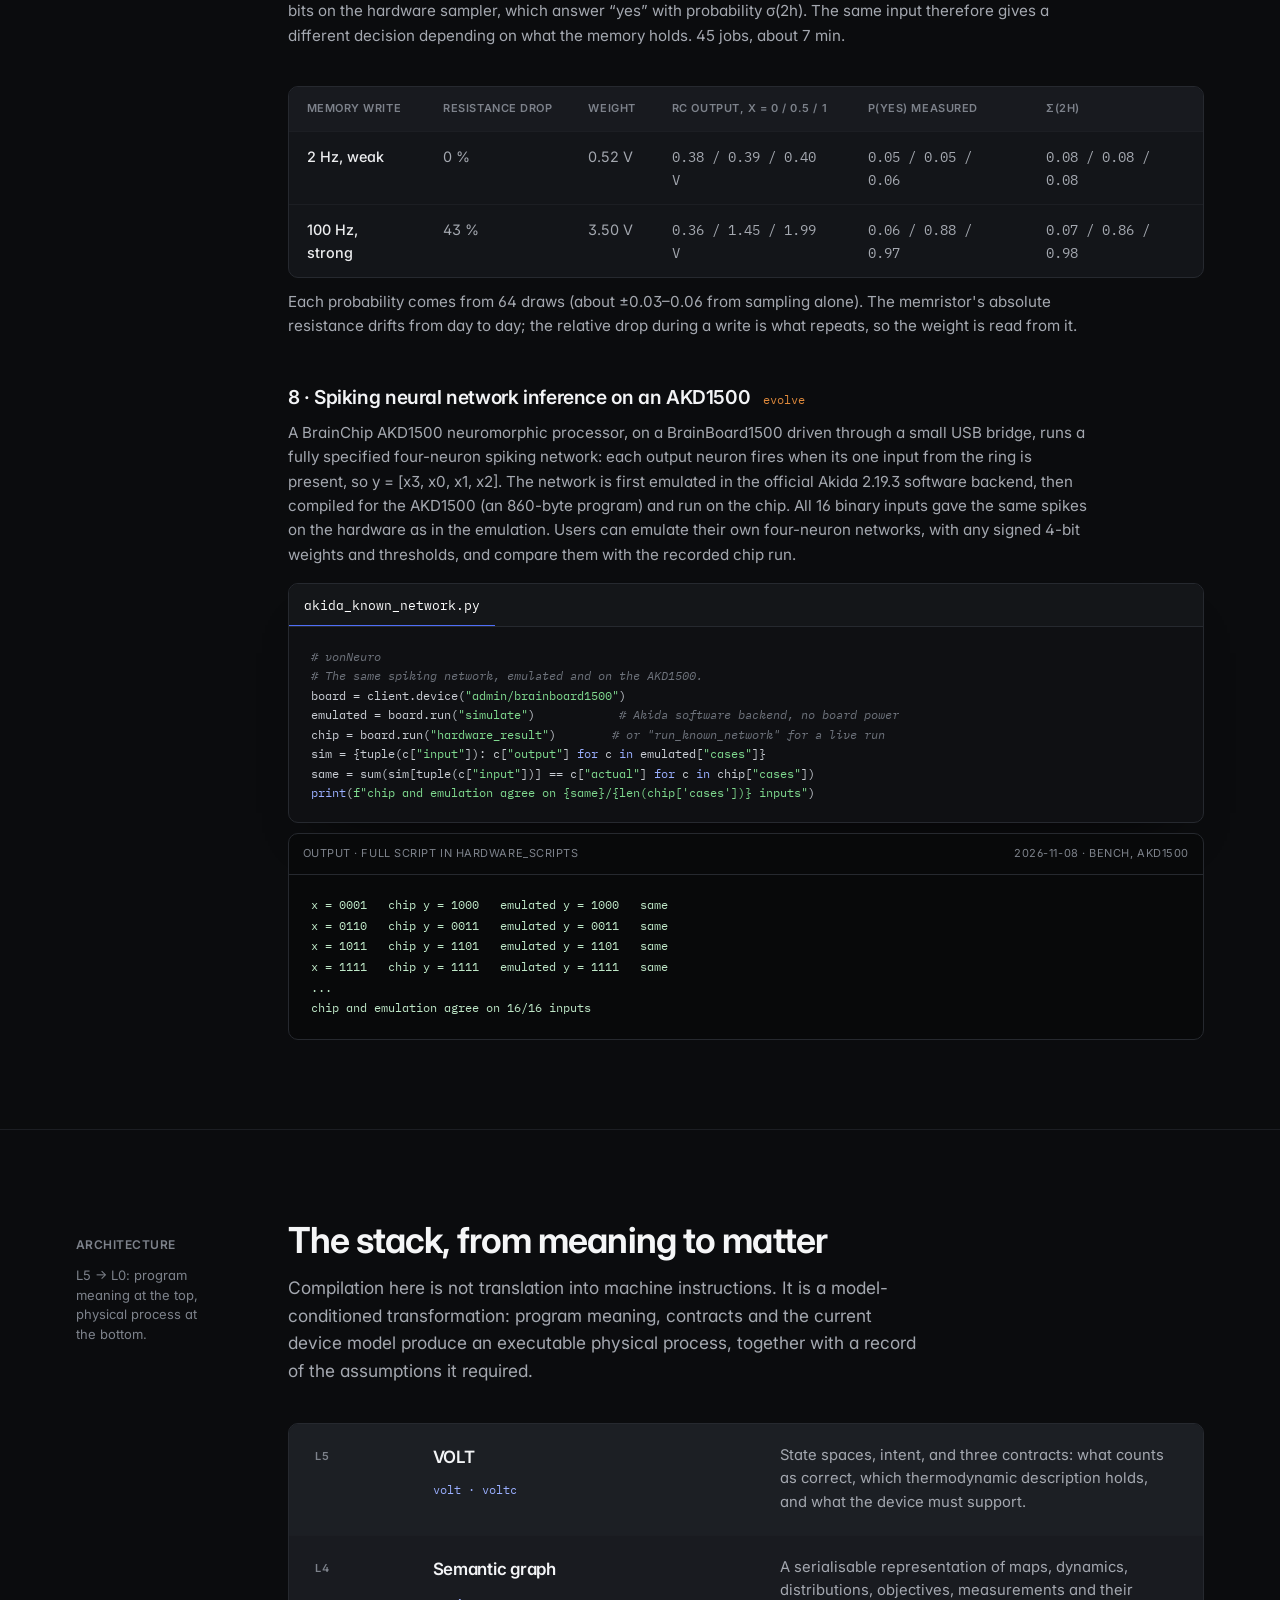
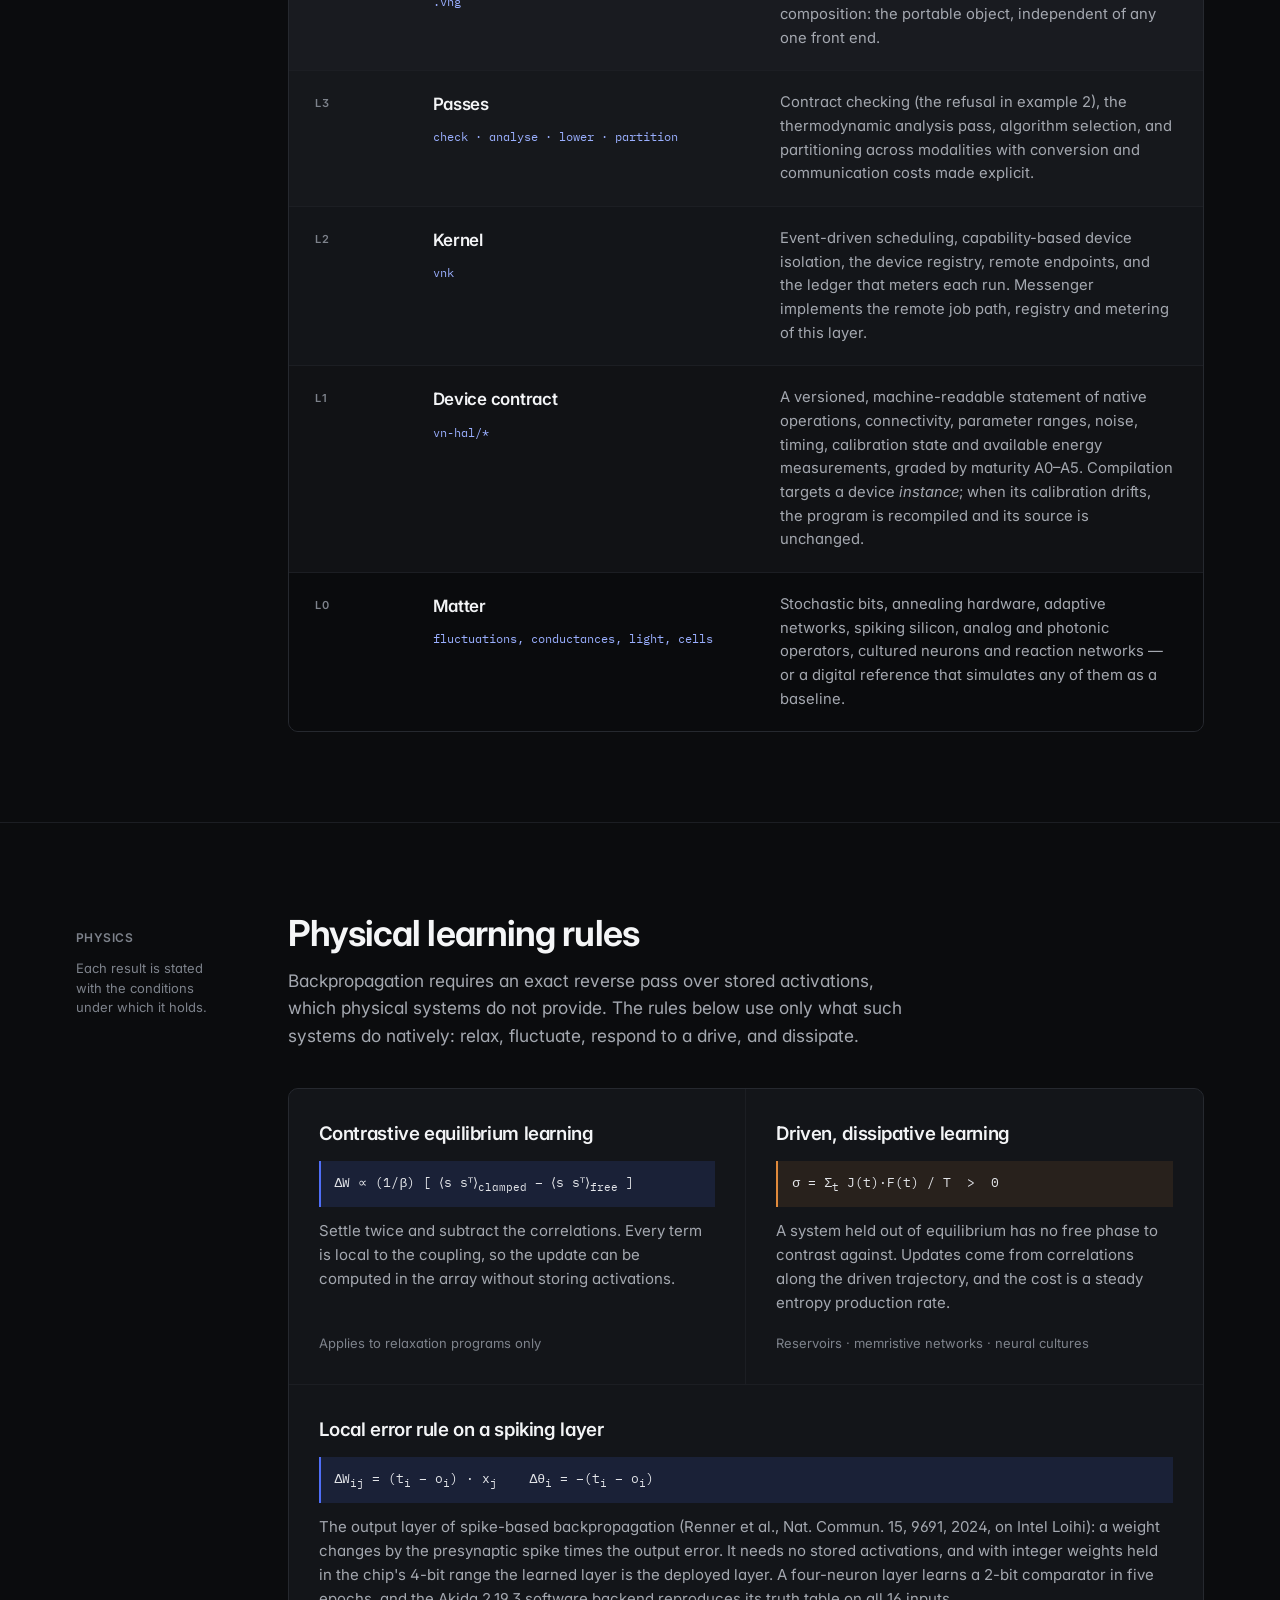
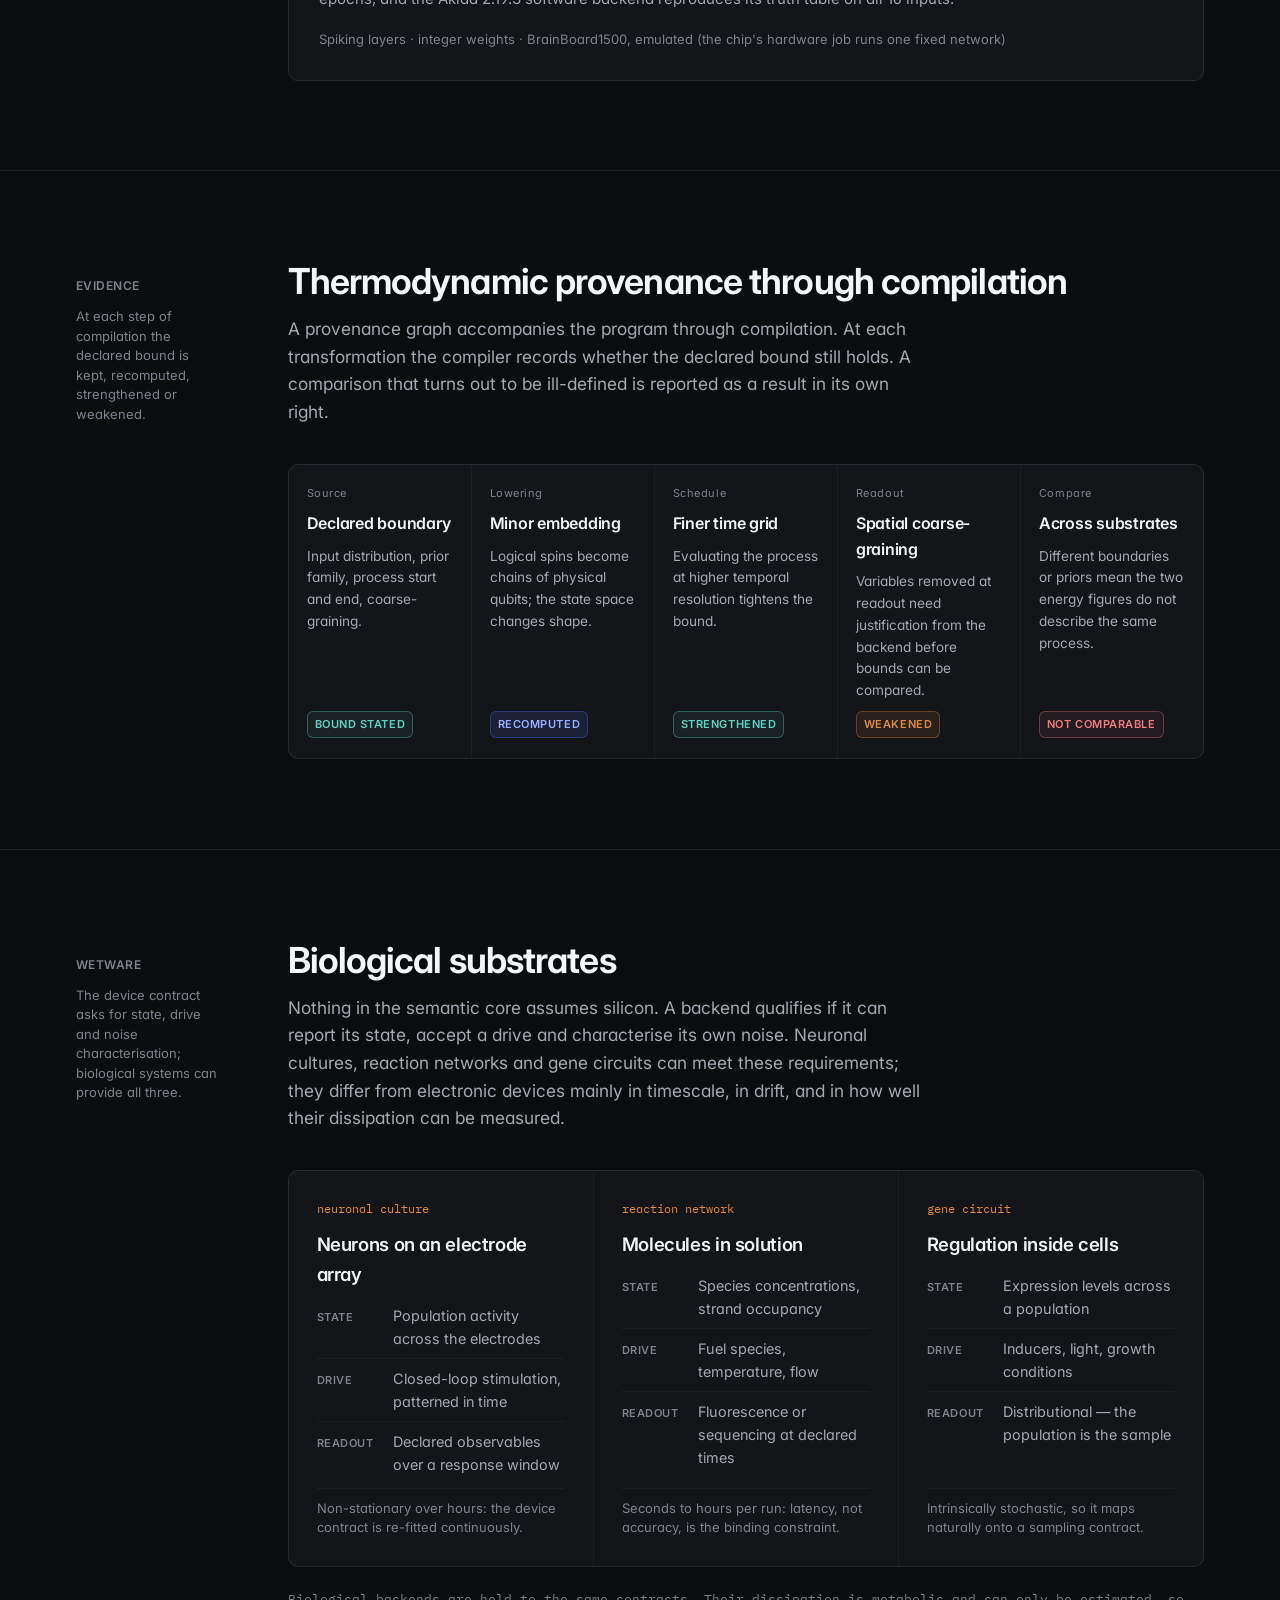
==== commit 189d8a09: "Website: write vonNeuro; vonNeuro is a spin-off of INeP" ====
--- a/index.html
+++ b/index.html
@@ -3,9 +3,9 @@
 <head>
 <meta charset="utf-8">
 <meta name="viewport" content="width=device-width, initial-scale=1">
-<title>VonNeuro — physical computing hardware, online</title>
-<meta name="description" content="VonNeuro is a language, compiler and runtime for computation by physical dynamics: p-bits, annealers, memristive and analog circuits, neuromorphic chips running spiking neural networks. Worked examples run on laboratory hardware through vonNeuro Messenger, from Python or VS Code.">
-<meta property="og:title" content="VonNeuro — a programming system for physical computing">
+<title>vonNeuro — physical computing hardware, online</title>
+<meta name="description" content="vonNeuro is a language, compiler and runtime for computation by physical dynamics: p-bits, annealers, memristive and analog circuits, neuromorphic chips running spiking neural networks. Worked examples run on laboratory hardware through vonNeuro Messenger, from Python or VS Code.">
+<meta property="og:title" content="vonNeuro — a programming system for physical computing">
 <meta property="og:description" content="Minimise, sample or evolve: programs with computational and thermodynamic contracts, compiled onto physical devices.">
 <meta name="theme-color" content="#0B0C0E">
 <meta name="color-scheme" content="dark">
@@ -17,7 +17,7 @@
 
 <style>
 /* ─────────────────────────────────────────────
-   VonNeuro — tokens
+   vonNeuro — tokens
    ───────────────────────────────────────────── */
 :root{
   --bg:       #0B0C0E;
@@ -417,9 +417,9 @@
 
 <header class="hdr" id="hdr">
   <div class="wrap hdr-in">
-    <a class="brand" href="#top" aria-label="VonNeuro, home">
+    <a class="brand" href="#top" aria-label="vonNeuro, home">
       <img src="assets/vonneuro-mark.png" alt="" aria-hidden="true">
-      <b>VonNeuro</b>
+      <b>vonNeuro</b>
     </a>
     <nav class="nav" aria-label="Primary">
       <a href="#messenger">Hardware access</a>
@@ -460,7 +460,7 @@
           <a class="btn btn-ghost" href="https://hub.vonneuro.com/guide">Read the guide</a>
           <a class="btn btn-ghost" href="#examples">See worked examples</a>
         </div>
-        <p class="hero-meta">One hour of bench time per week with every account &middot; Python client is open source (MIT)</p>
+        <p class="hero-meta">One hour of bench time per week with every account &middot; Python client is open source (MIT) &middot; A spin-off of <a href="https://np.institute" rel="noopener">INeP</a></p>
       </div>
 
       <aside class="live" aria-labelledby="live-h">
@@ -1461,8 +1461,8 @@
         <img src="assets/vonneuro-mark.png" alt="" aria-hidden="true">
         <p>A programming system for computation by physical dynamics — in silicon, in solution or in
            tissue — developed in the open.</p>
-        <p class="foot-collab">Developed in collaboration with the
-           <a href="https://np.institute" rel="noopener">Institute for Nonequilibrium Phenomena</a> (INEP),
+        <p class="foot-collab">vonNeuro is a spin-off of the
+           <a href="https://np.institute" rel="noopener">Institute for Nonequilibrium Phenomena</a> (INeP),
            a nonprofit research institute.</p>
       </div>
       <div>
@@ -1486,7 +1486,7 @@
       </div>
     </div>
     <div class="foot-bar">
-      <span>© 2026 VonNeuro</span><span>In development</span><span>With INEP · <a href="https://np.institute" rel="noopener">np.institute</a></span>
+      <span>© 2026 vonNeuro</span><span>In development</span><span>A spin-off of INeP · <a href="https://np.institute" rel="noopener">np.institute</a></span>
       <span class="sep">vonneuro.com</span>
     </div>
   </div>
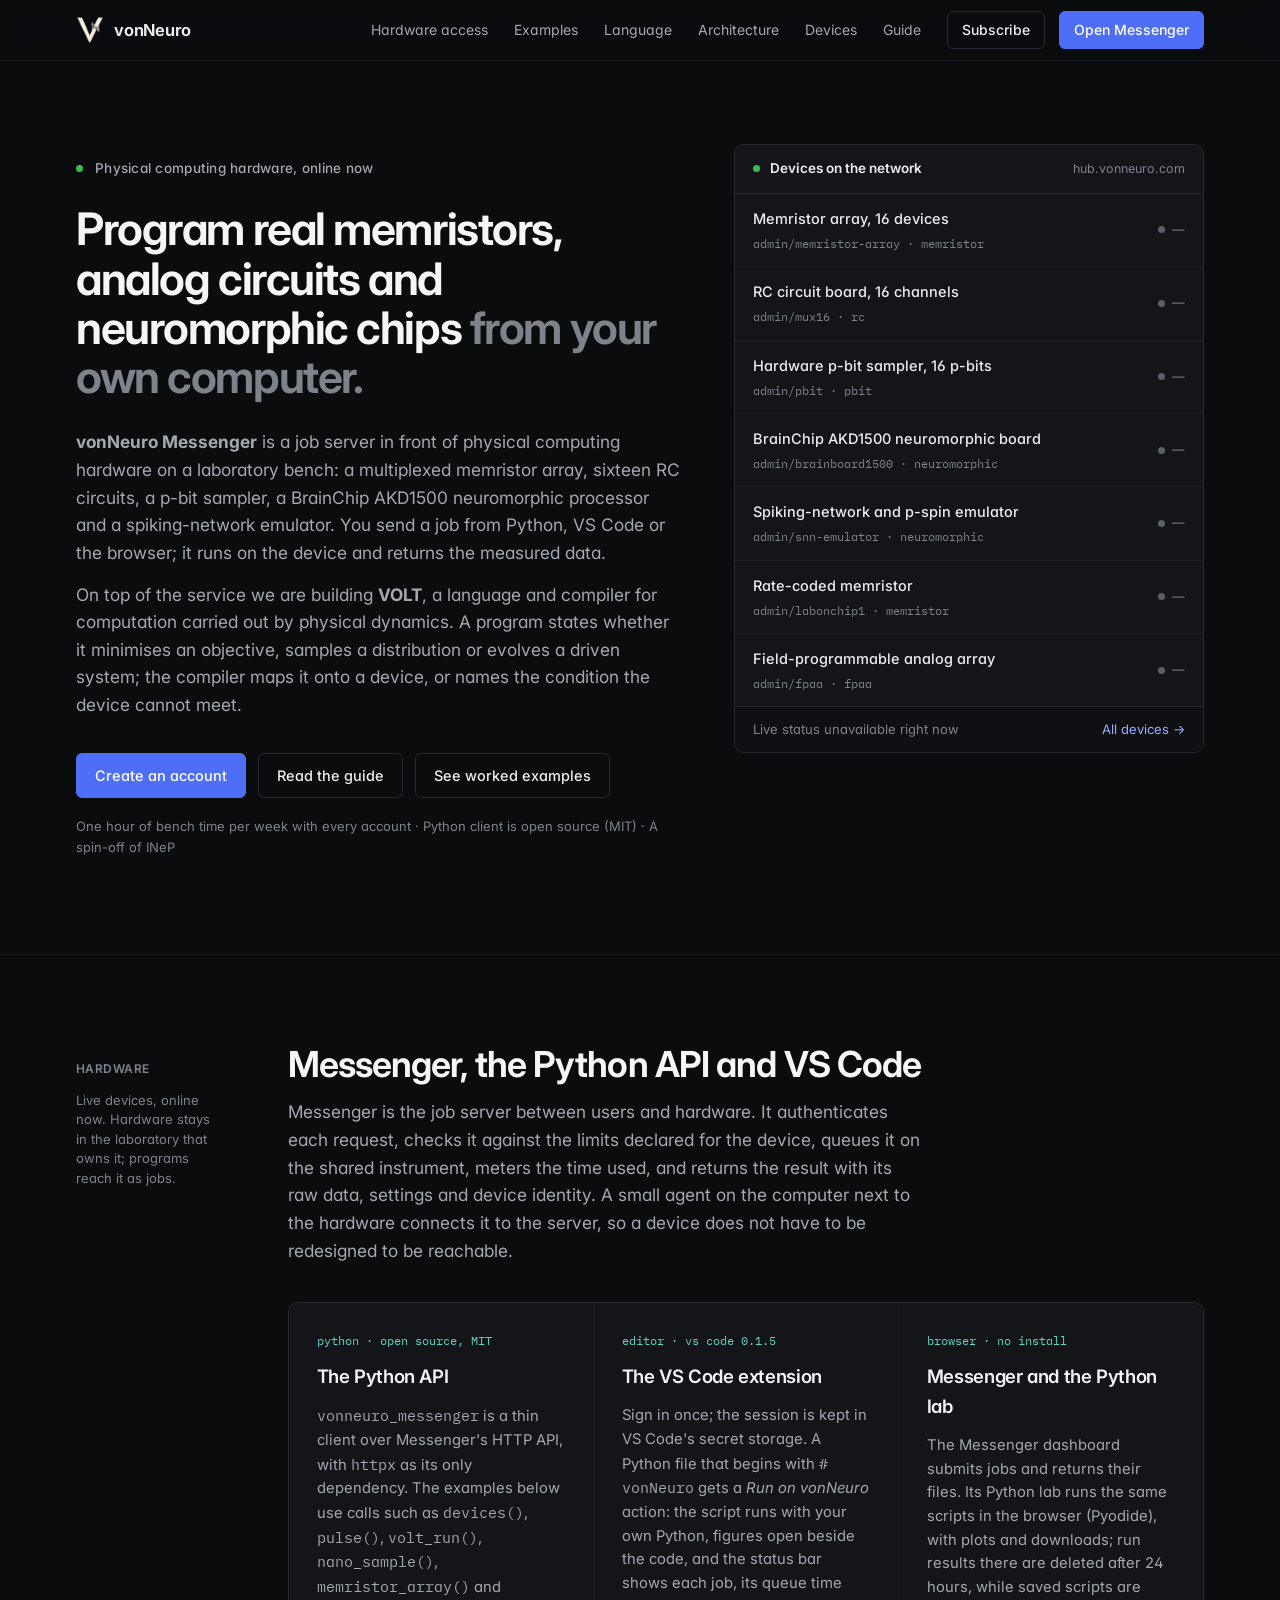
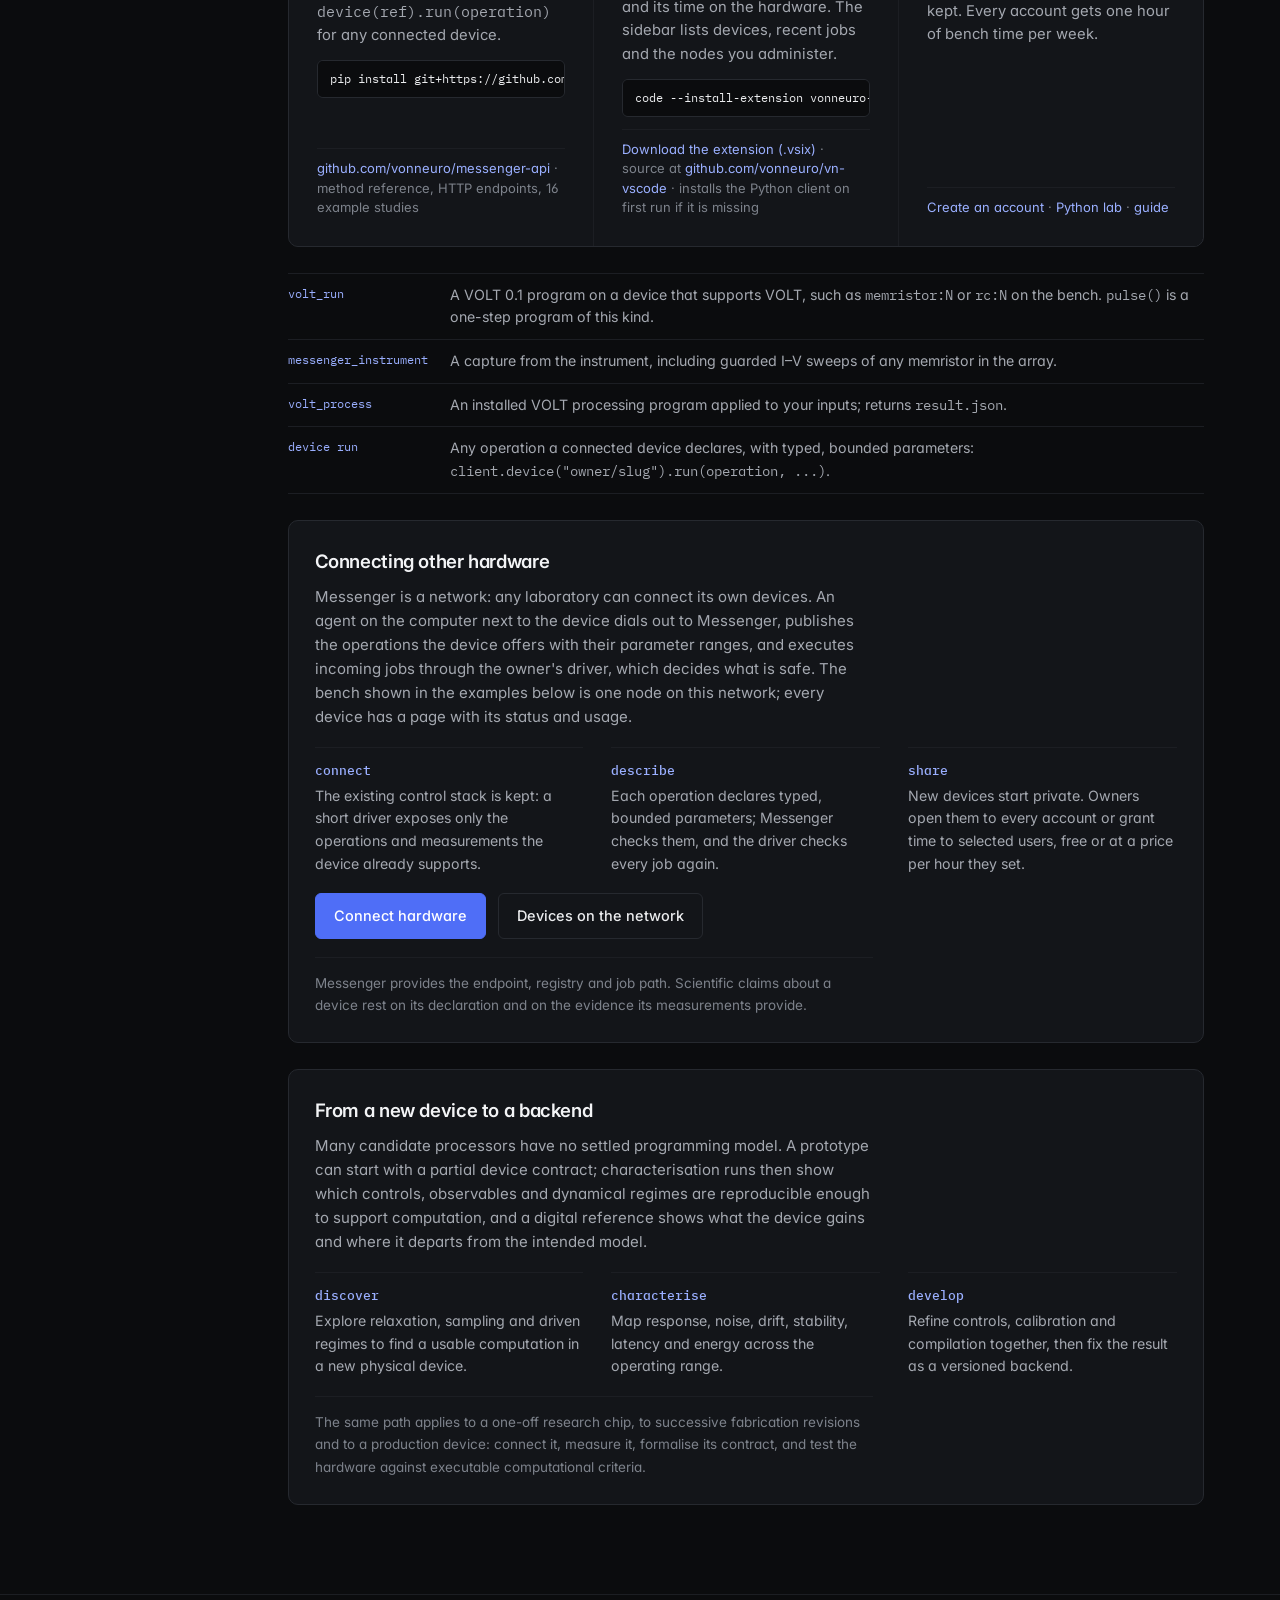
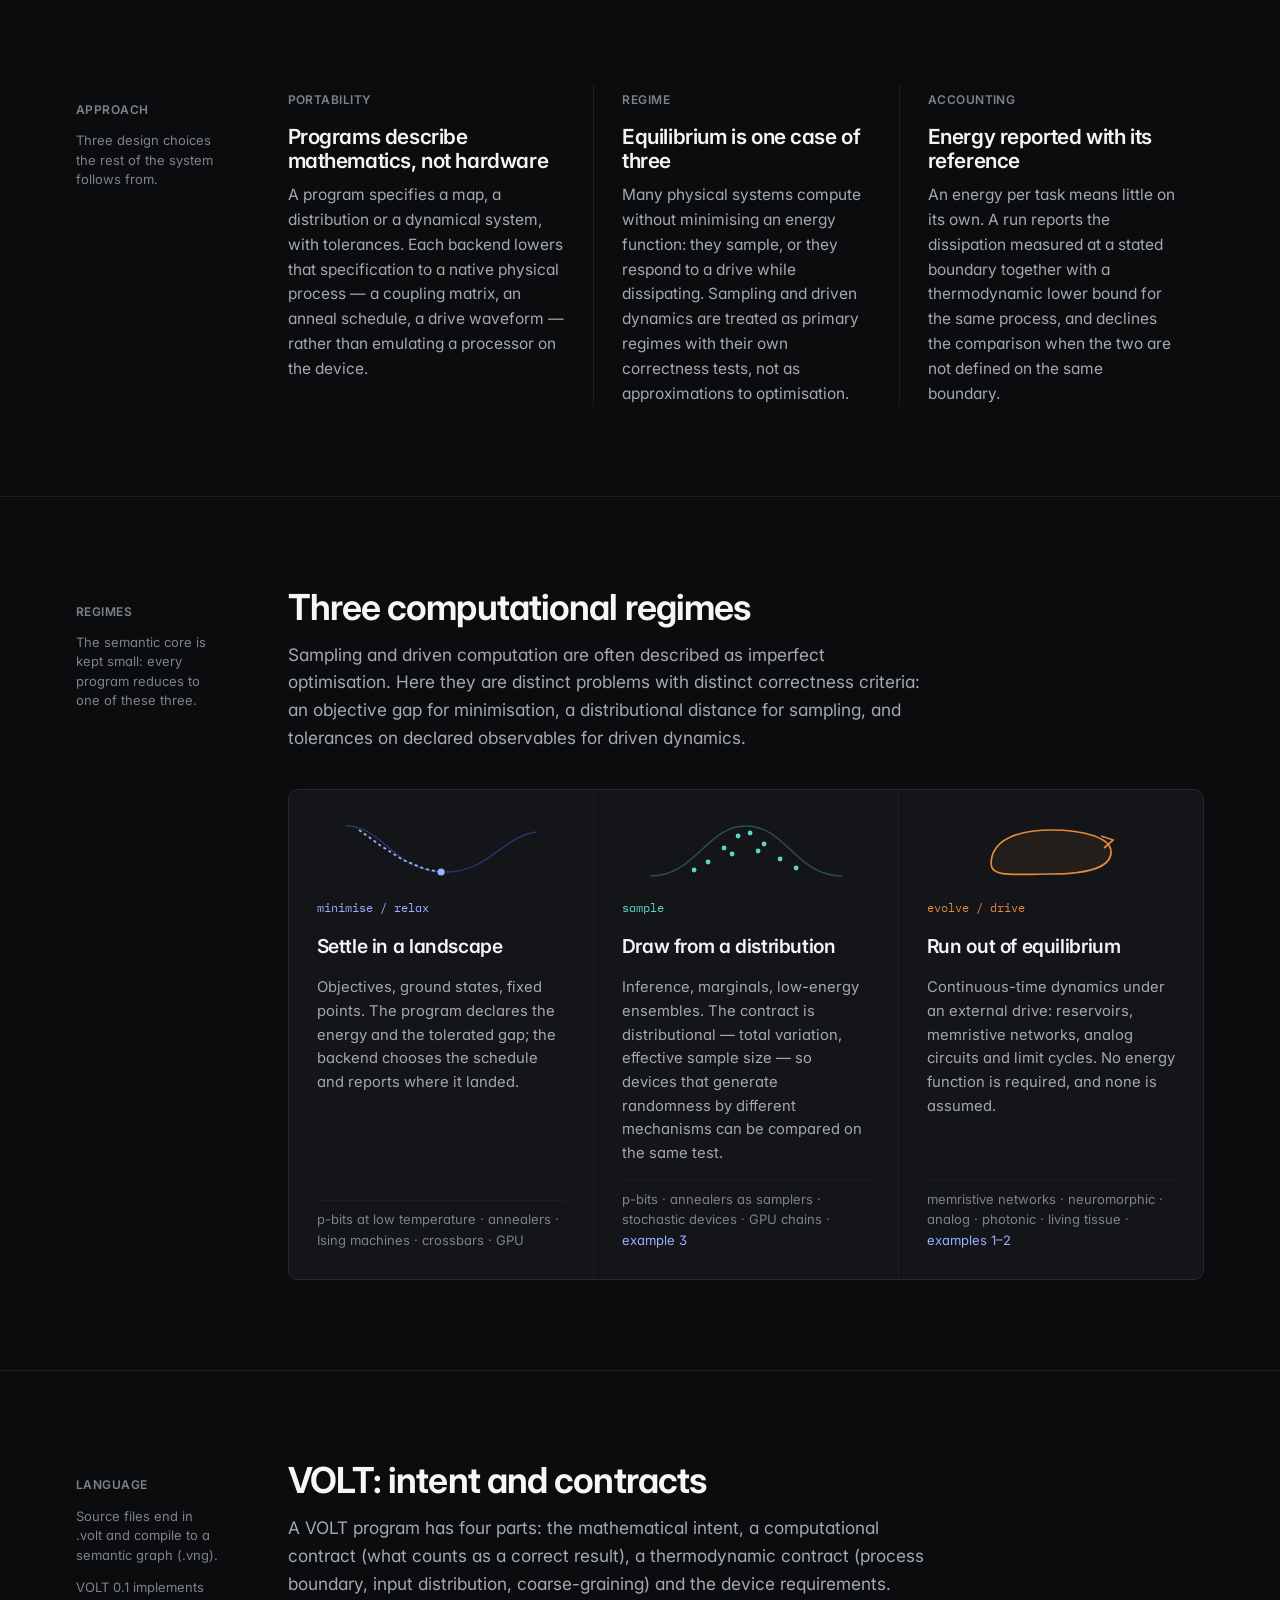
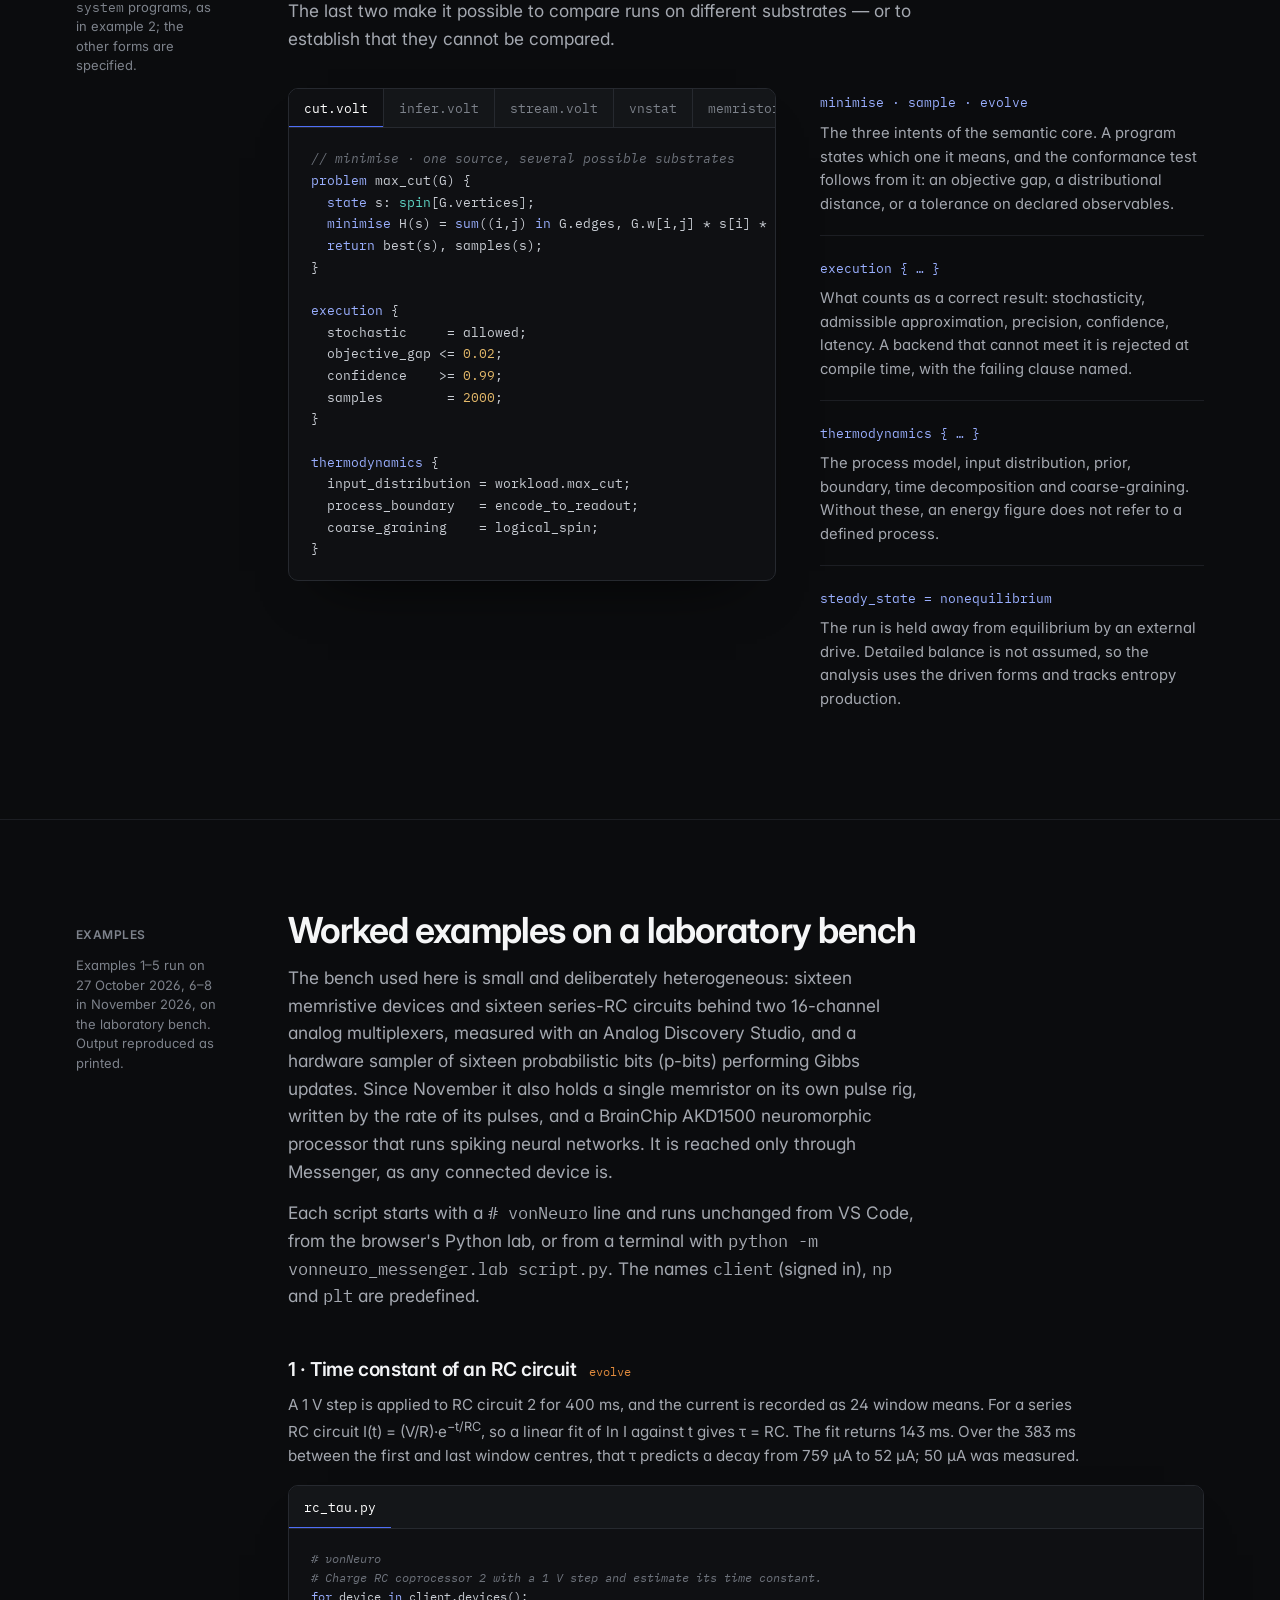
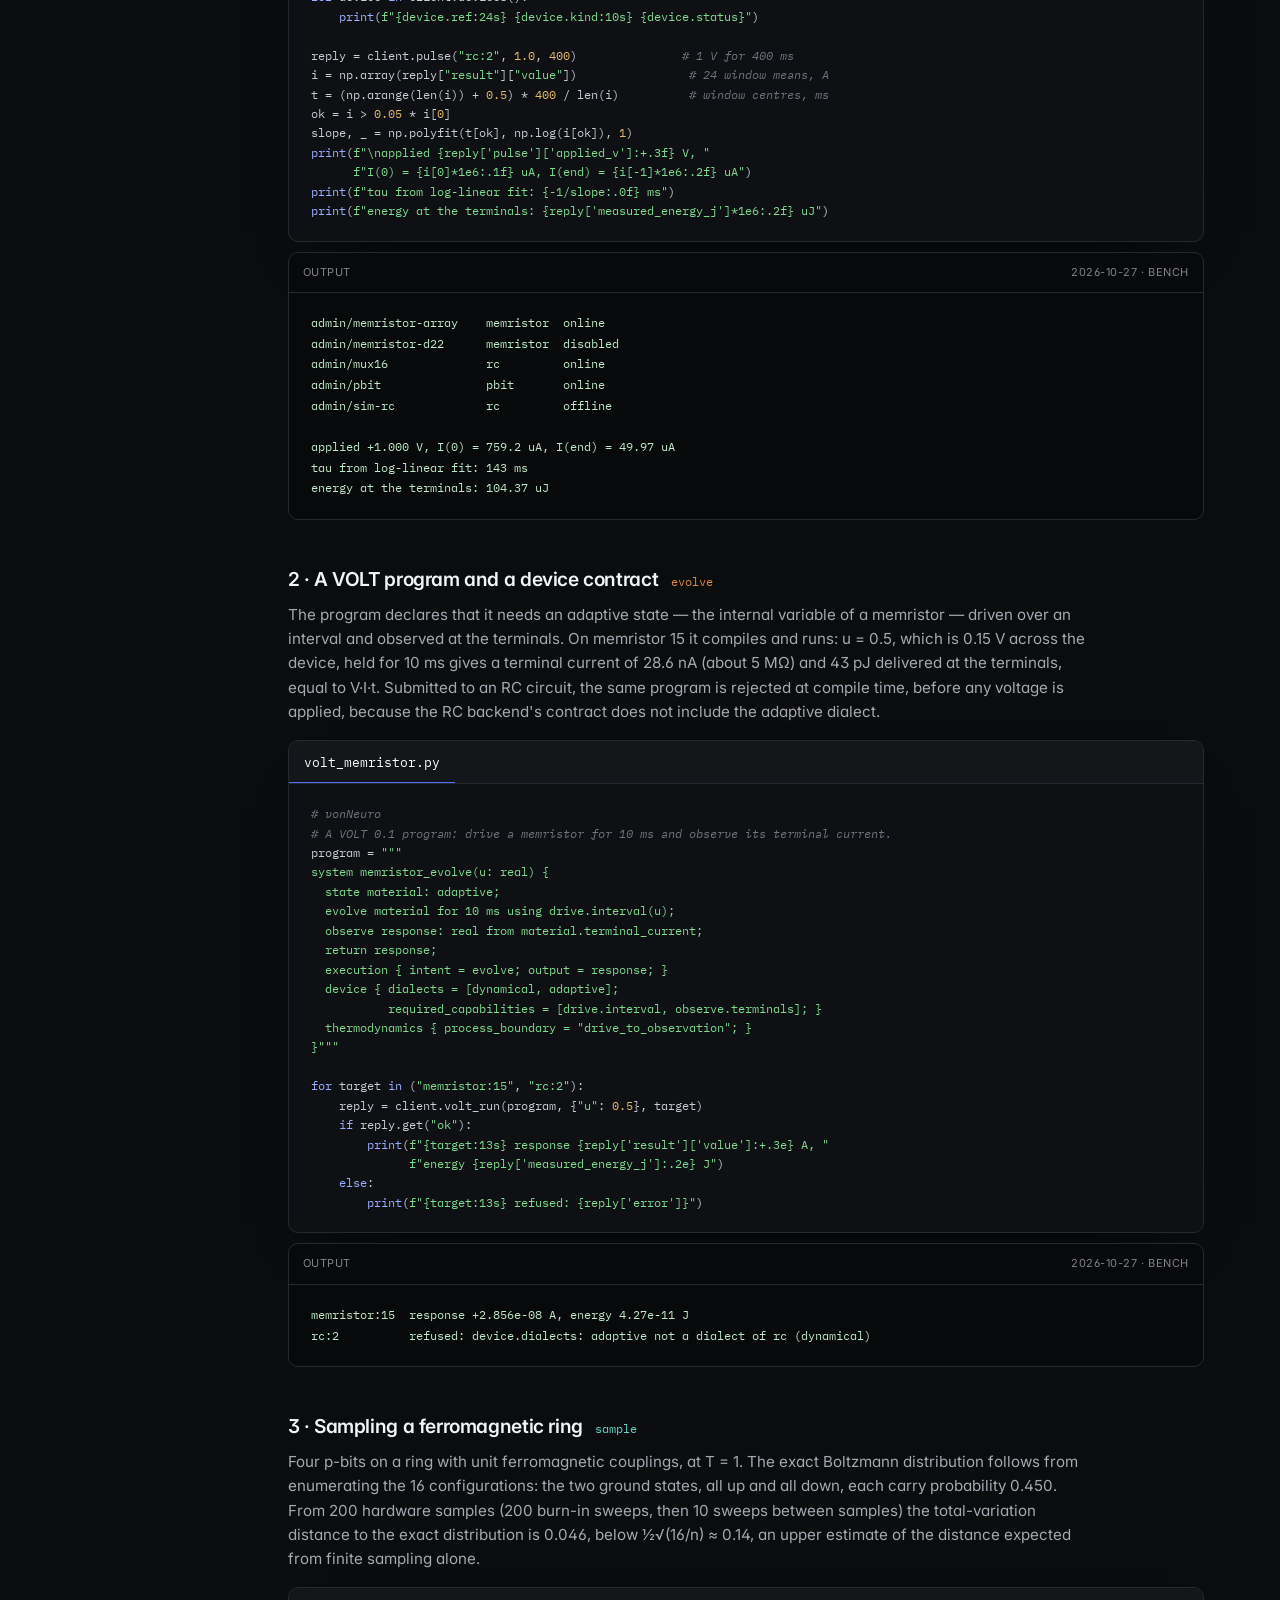
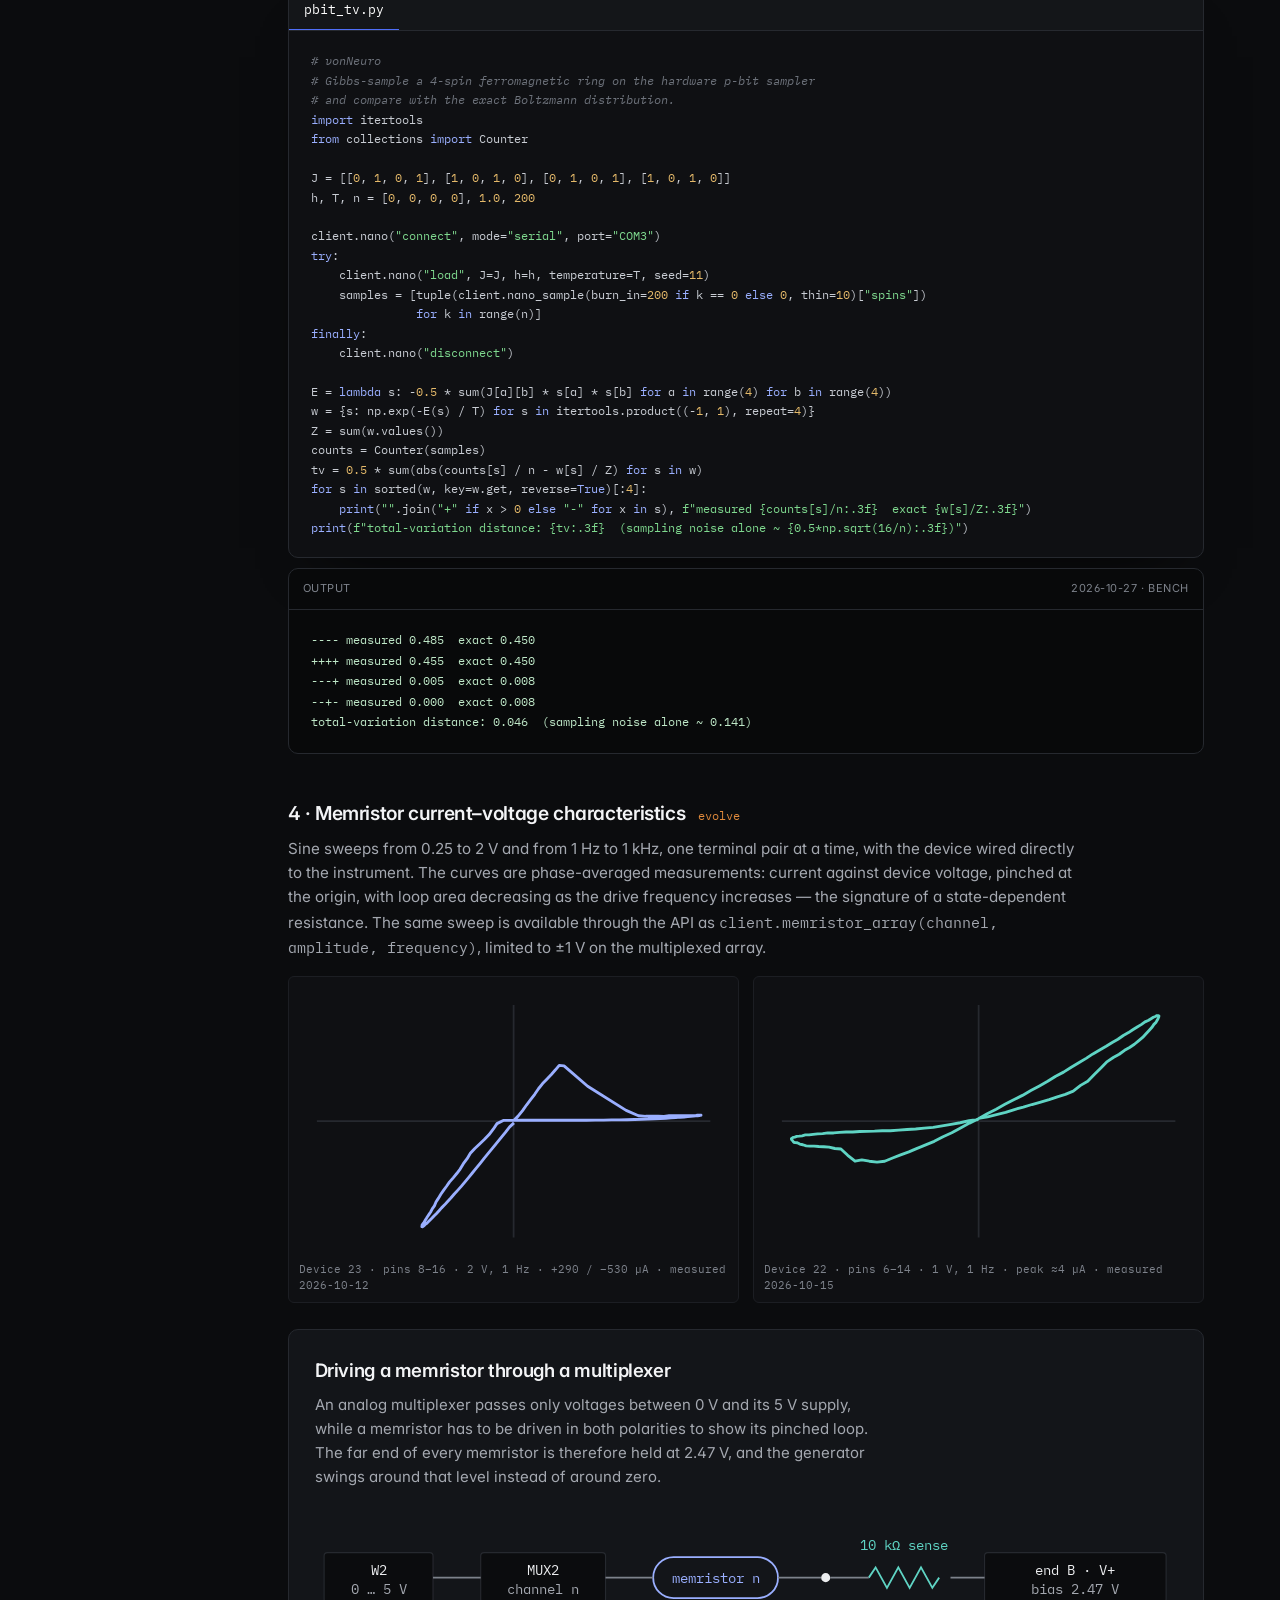
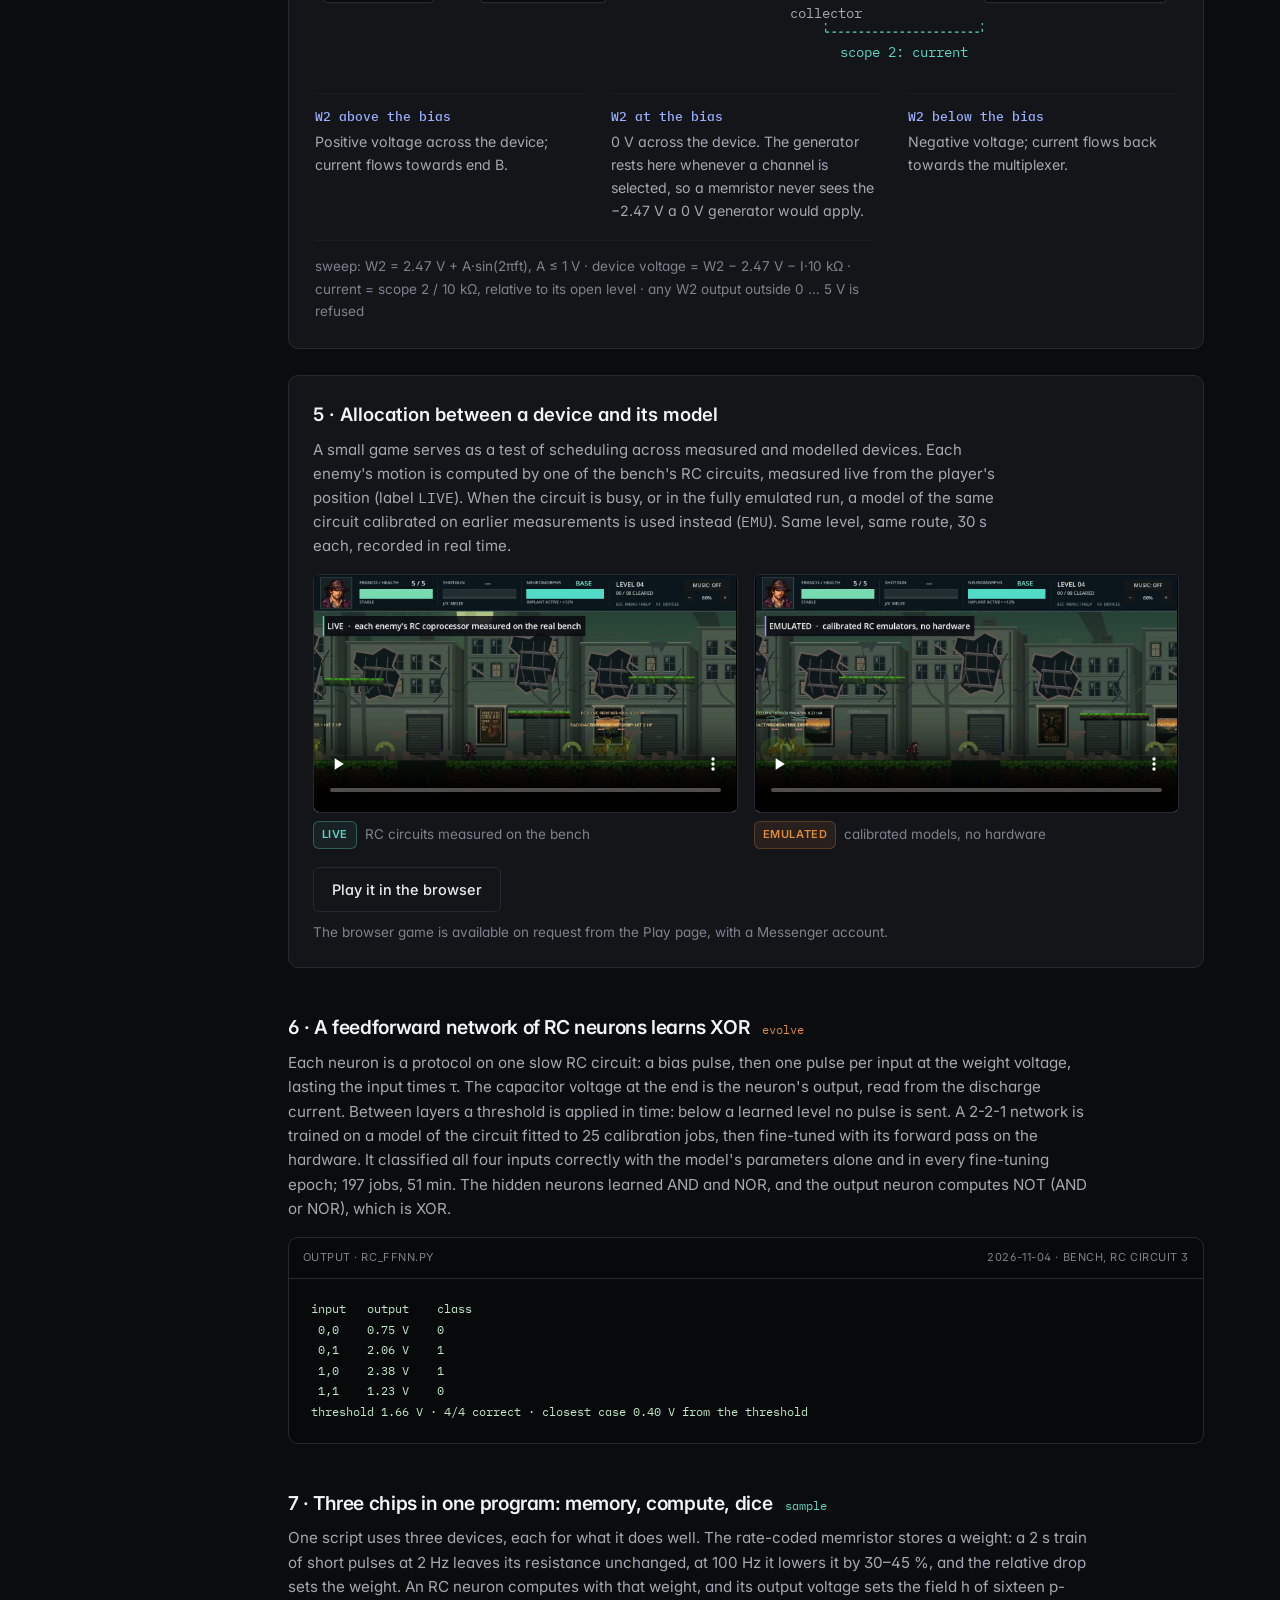
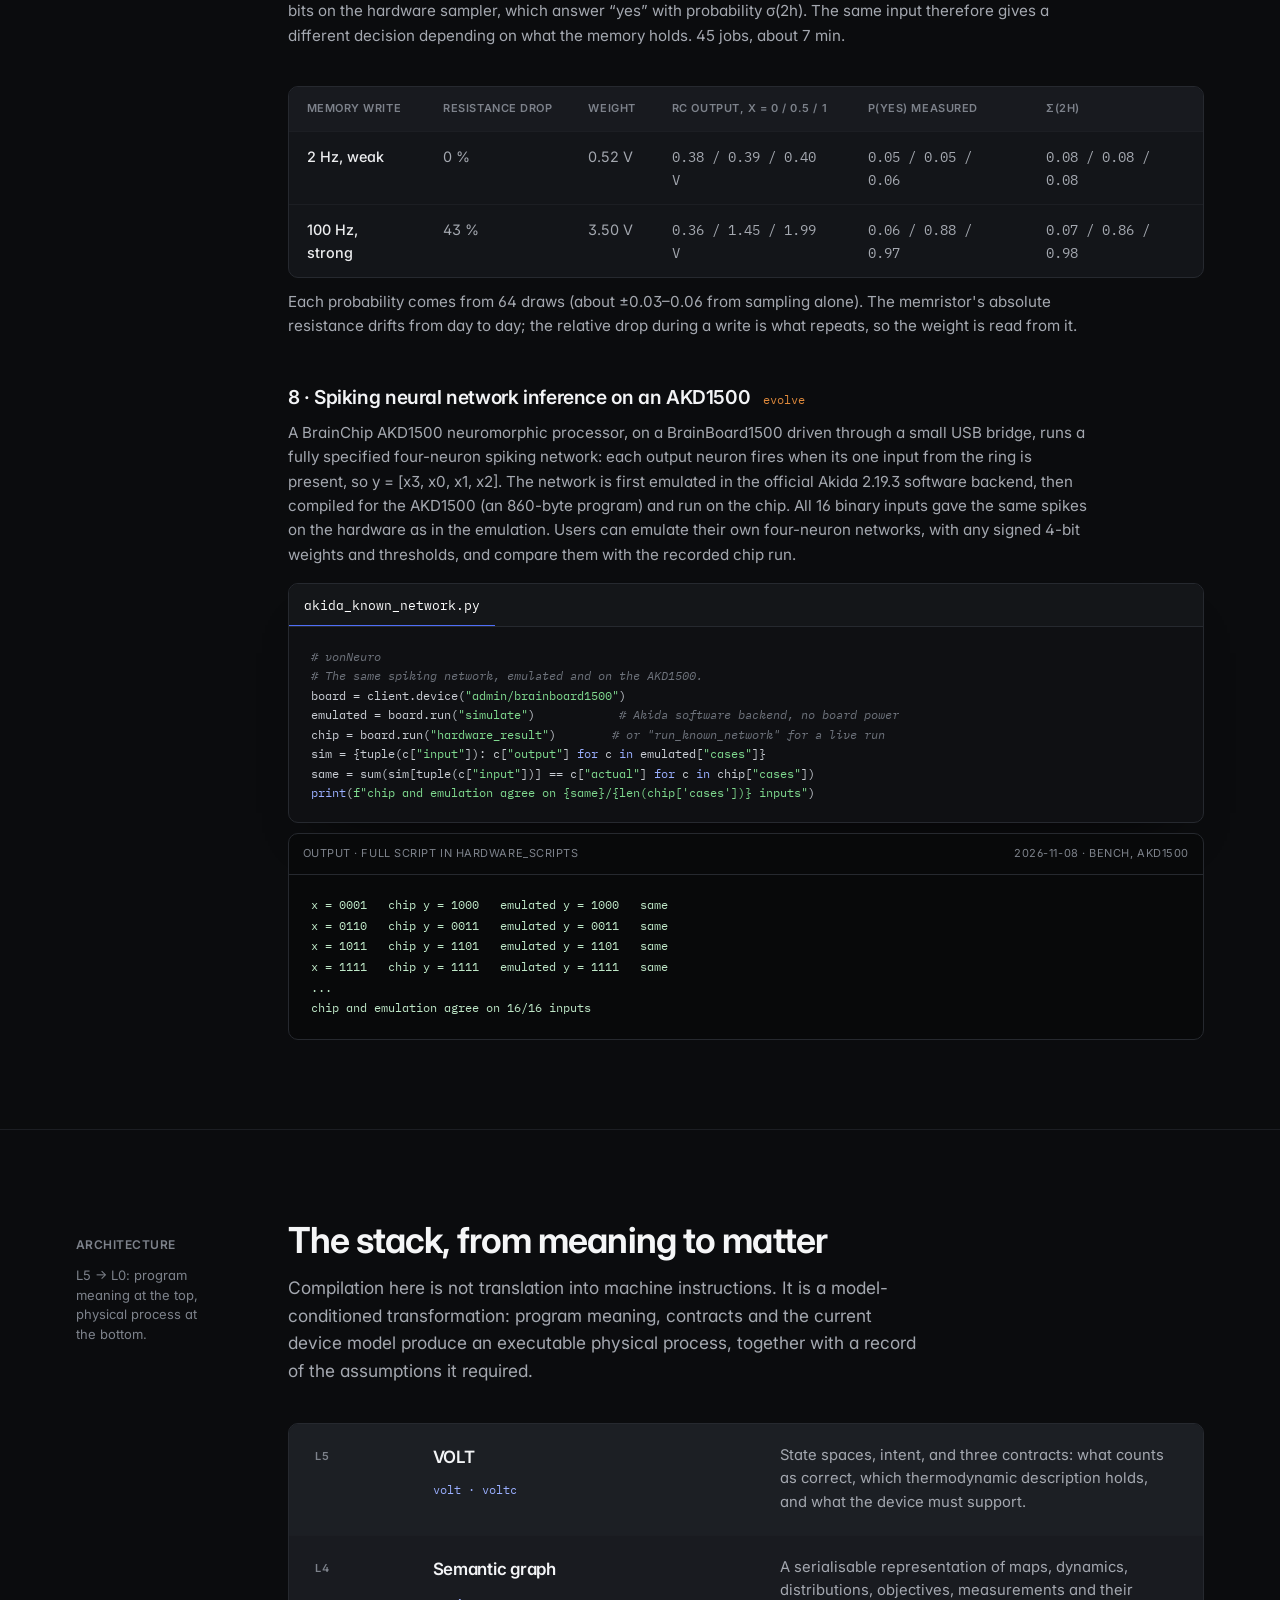
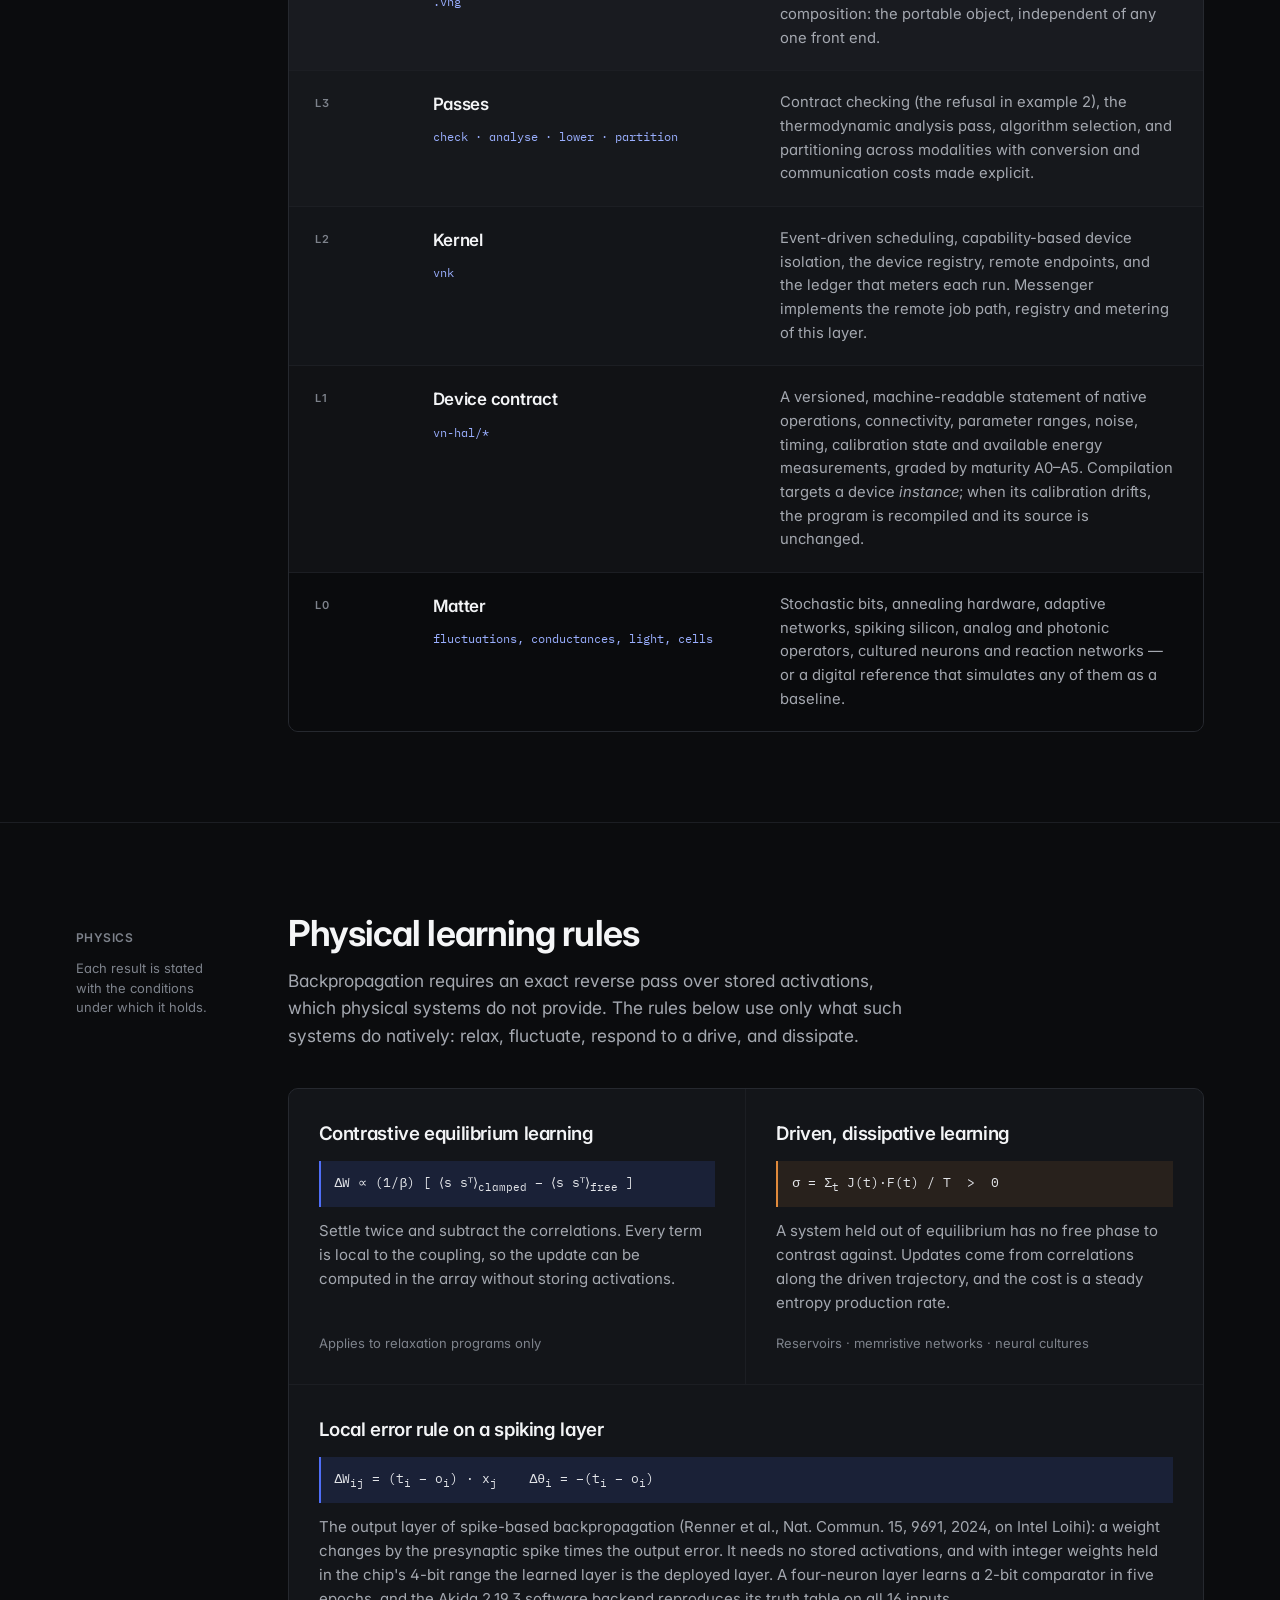
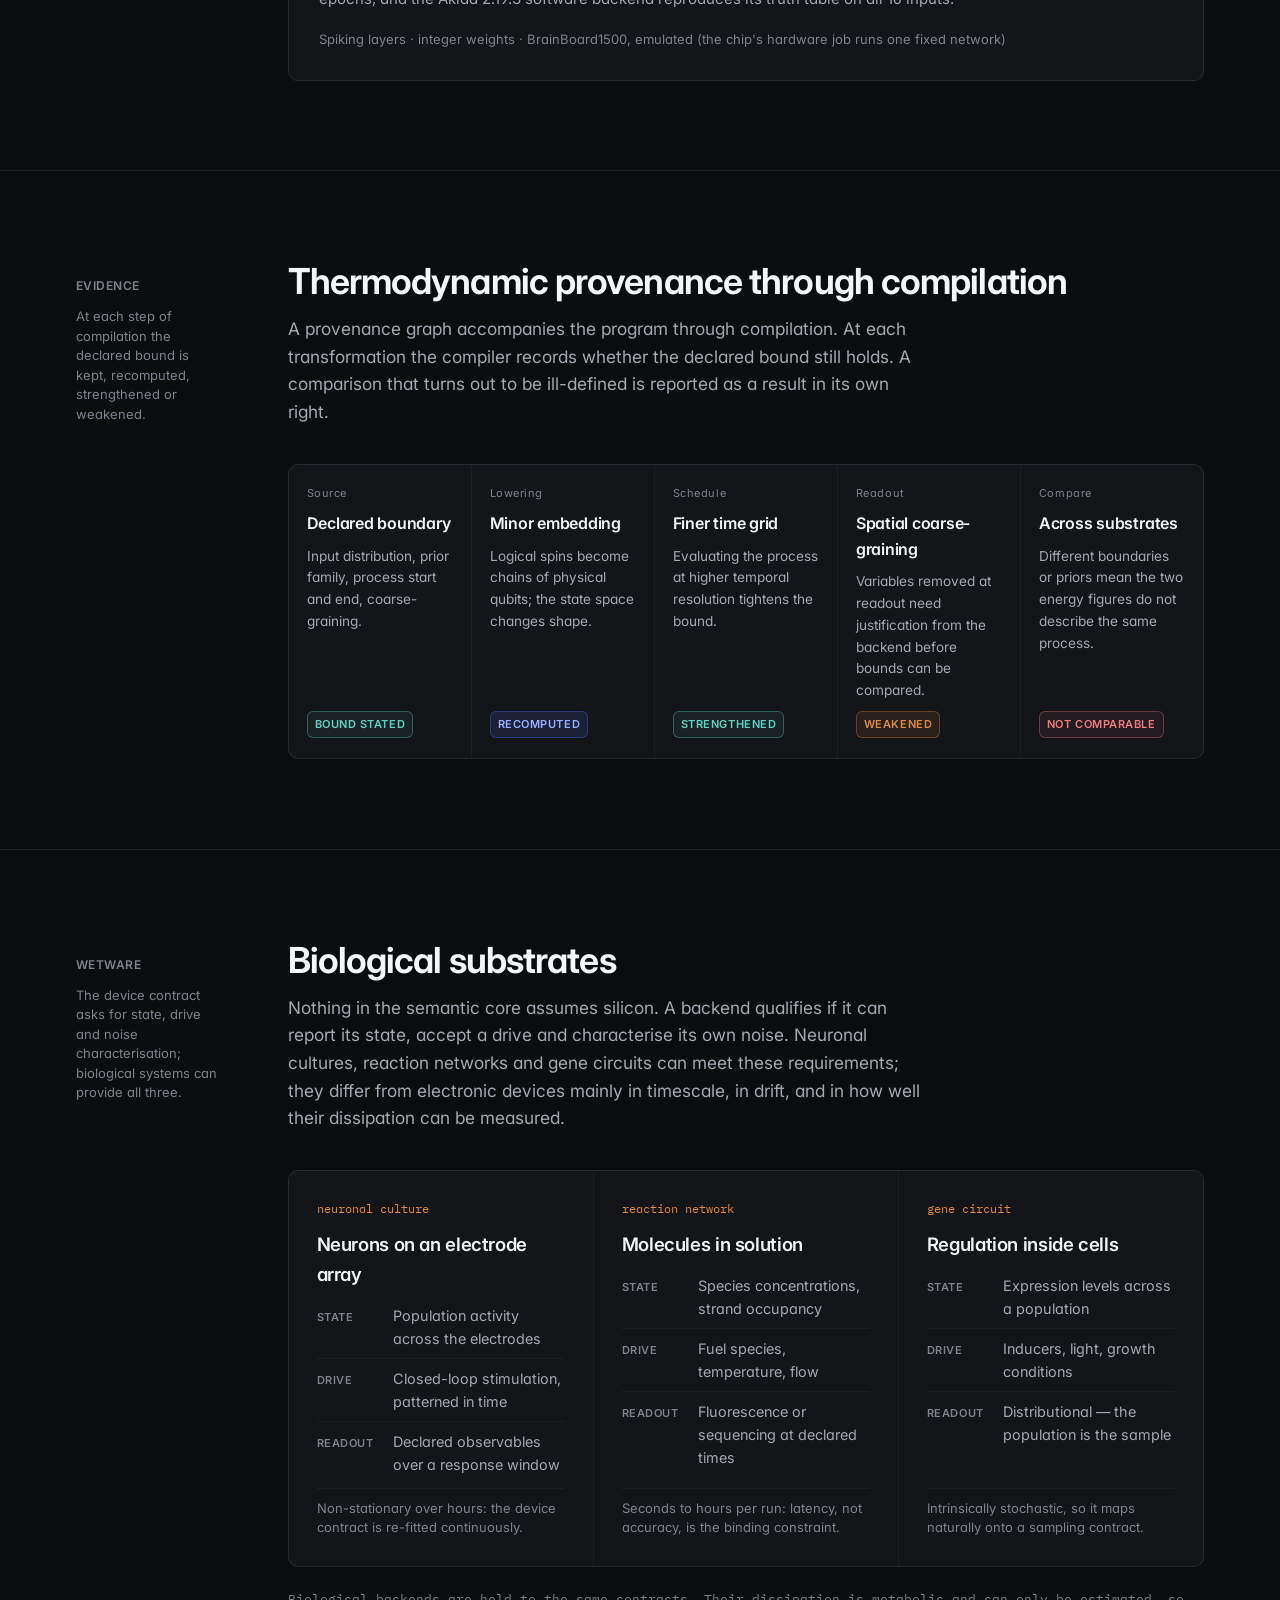
==== commit 6364970e: "Website: list the p-spin sampler on the spiking-network emulator" ====
--- a/index.html
+++ b/index.html
@@ -470,7 +470,7 @@
           <li><a href="device.html?ref=admin%2Fmux16">RC circuit board, 16 channels</a><small>admin/mux16 &middot; rc</small><span class="st">&mdash;</span></li>
           <li><a href="device.html?ref=admin%2Fpbit">Hardware p-bit sampler, 16 p-bits</a><small>admin/pbit &middot; pbit</small><span class="st">&mdash;</span></li>
           <li><a href="device.html?ref=admin%2Fbrainboard1500">BrainChip AKD1500 neuromorphic board</a><small>admin/brainboard1500 &middot; neuromorphic</small><span class="st">&mdash;</span></li>
-          <li><a href="device.html?ref=admin%2Fsnn-emulator">Spiking-network emulator</a><small>admin/snn-emulator &middot; neuromorphic</small><span class="st">&mdash;</span></li>
+          <li><a href="device.html?ref=admin%2Fsnn-emulator">Spiking-network and p-spin emulator</a><small>admin/snn-emulator &middot; neuromorphic</small><span class="st">&mdash;</span></li>
           <li><a href="device.html?ref=admin%2Flabonchip1">Rate-coded memristor</a><small>admin/labonchip1 &middot; memristor</small><span class="st">&mdash;</span></li>
           <li><a href="device.html?ref=admin%2Ffpaa">Field-programmable analog array</a><small>admin/fpaa &middot; fpaa</small><span class="st">&mdash;</span></li>
         </ul>
@@ -1392,6 +1392,7 @@
             <tr><td>Memristive devices behind an analog multiplexer</td><td><span class="mode m3">evolve</span></td><td>Terminal energy per run, ∫V·I dt</td><td class="mono">2, 4</td></tr>
             <tr><td>Series-RC circuits behind an analog multiplexer</td><td><span class="mode m3">evolve</span></td><td>Source energy per run, ∫V·I dt</td><td class="mono">1, 5, 6, 7</td></tr>
             <tr><td>Hardware p-bit sampler, 16 p-bits</td><td><span class="mode m2">sample</span> <span class="mode m1">minimise</span></td><td>Not instrumented</td><td class="mono">3, 7</td></tr>
+            <tr><td>Hardware p-spin sampler, 16 spins, couplings of any order (on the spiking-network emulator)</td><td><span class="mode m2">sample</span> <span class="mode m1">minimise</span></td><td>Not instrumented</td><td class="mono"></td></tr>
             <tr><td>Rate-coded memristor on a pulse rig</td><td><span class="mode m3">evolve</span></td><td>Not reported yet</td><td class="mono">7</td></tr>
             <tr><td>Neuromorphic processor, BrainChip AKD1500</td><td><span class="mode m3">evolve</span></td><td>Not instrumented</td><td class="mono">8</td></tr>
             <tr><td>Field-programmable analog array, Okika AN231E04</td><td><span class="mode m3">evolve</span></td><td>Not instrumented</td><td class="mono"></td></tr>
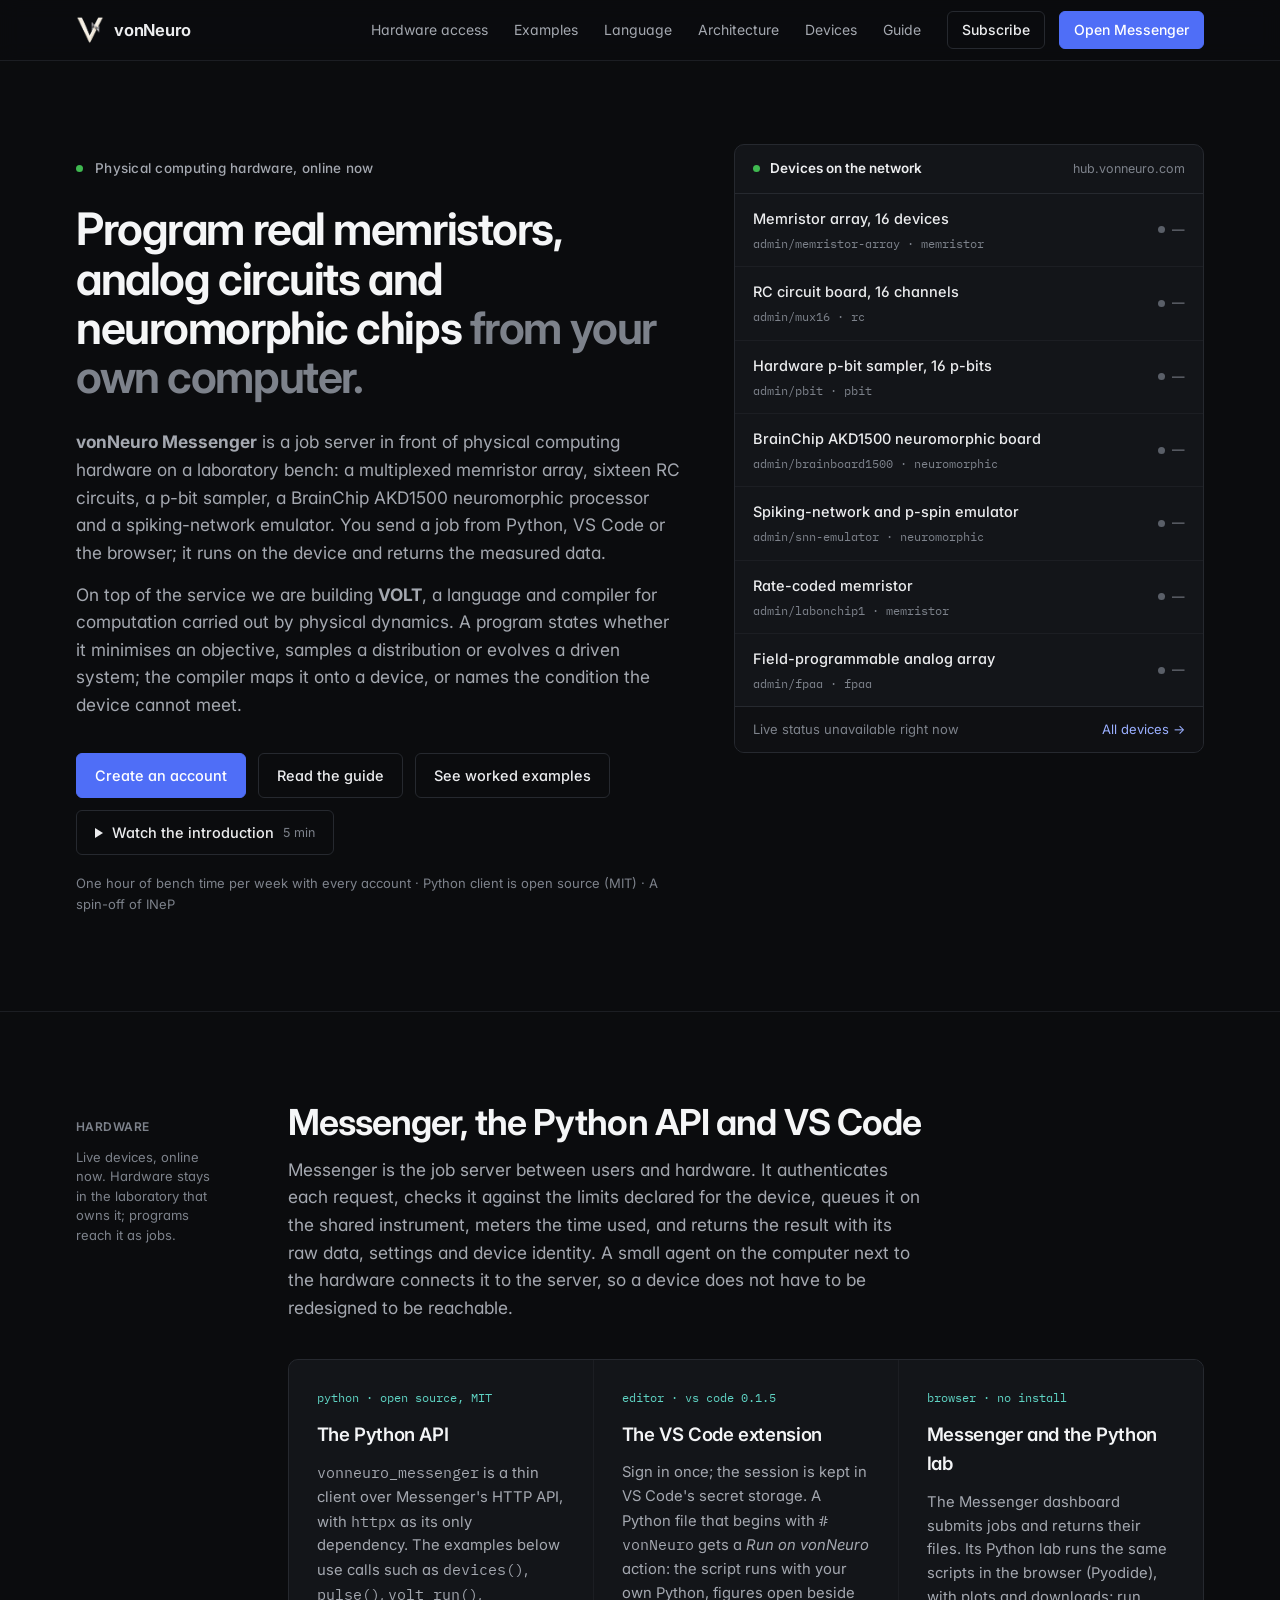
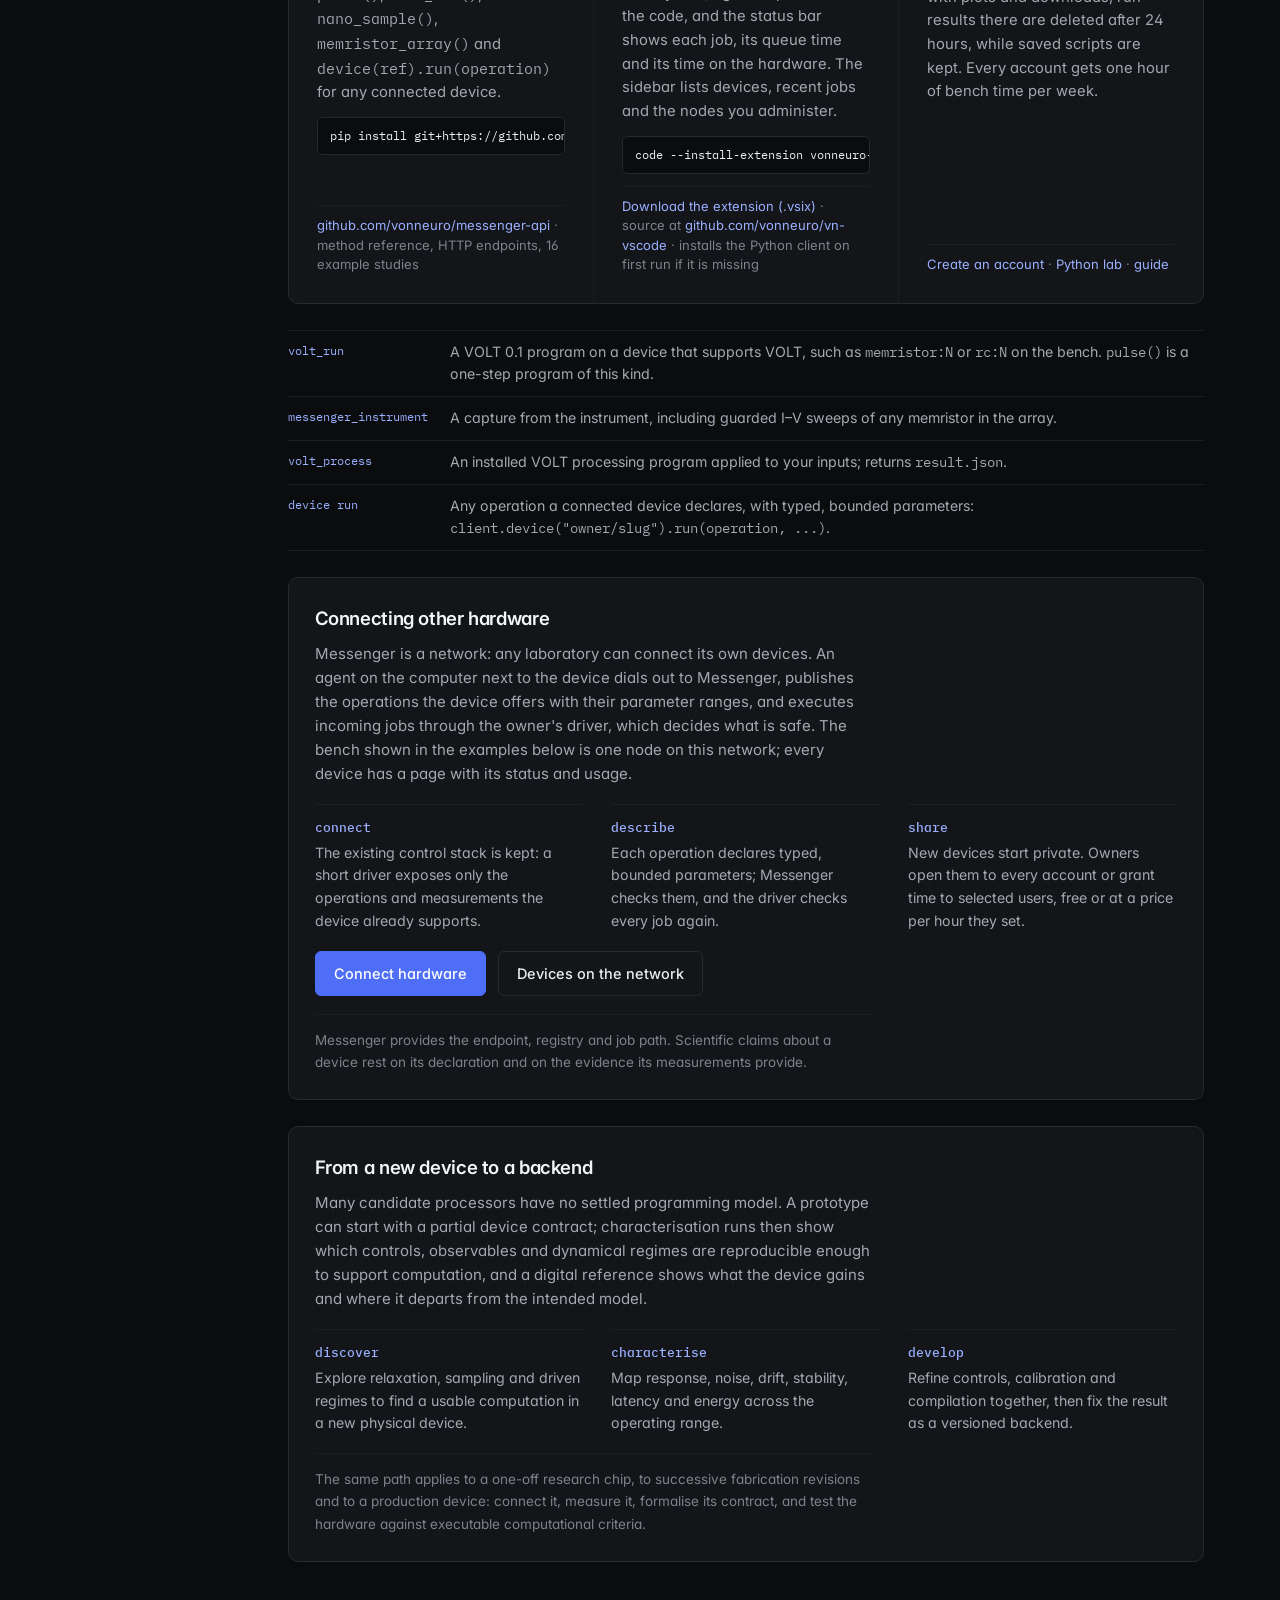
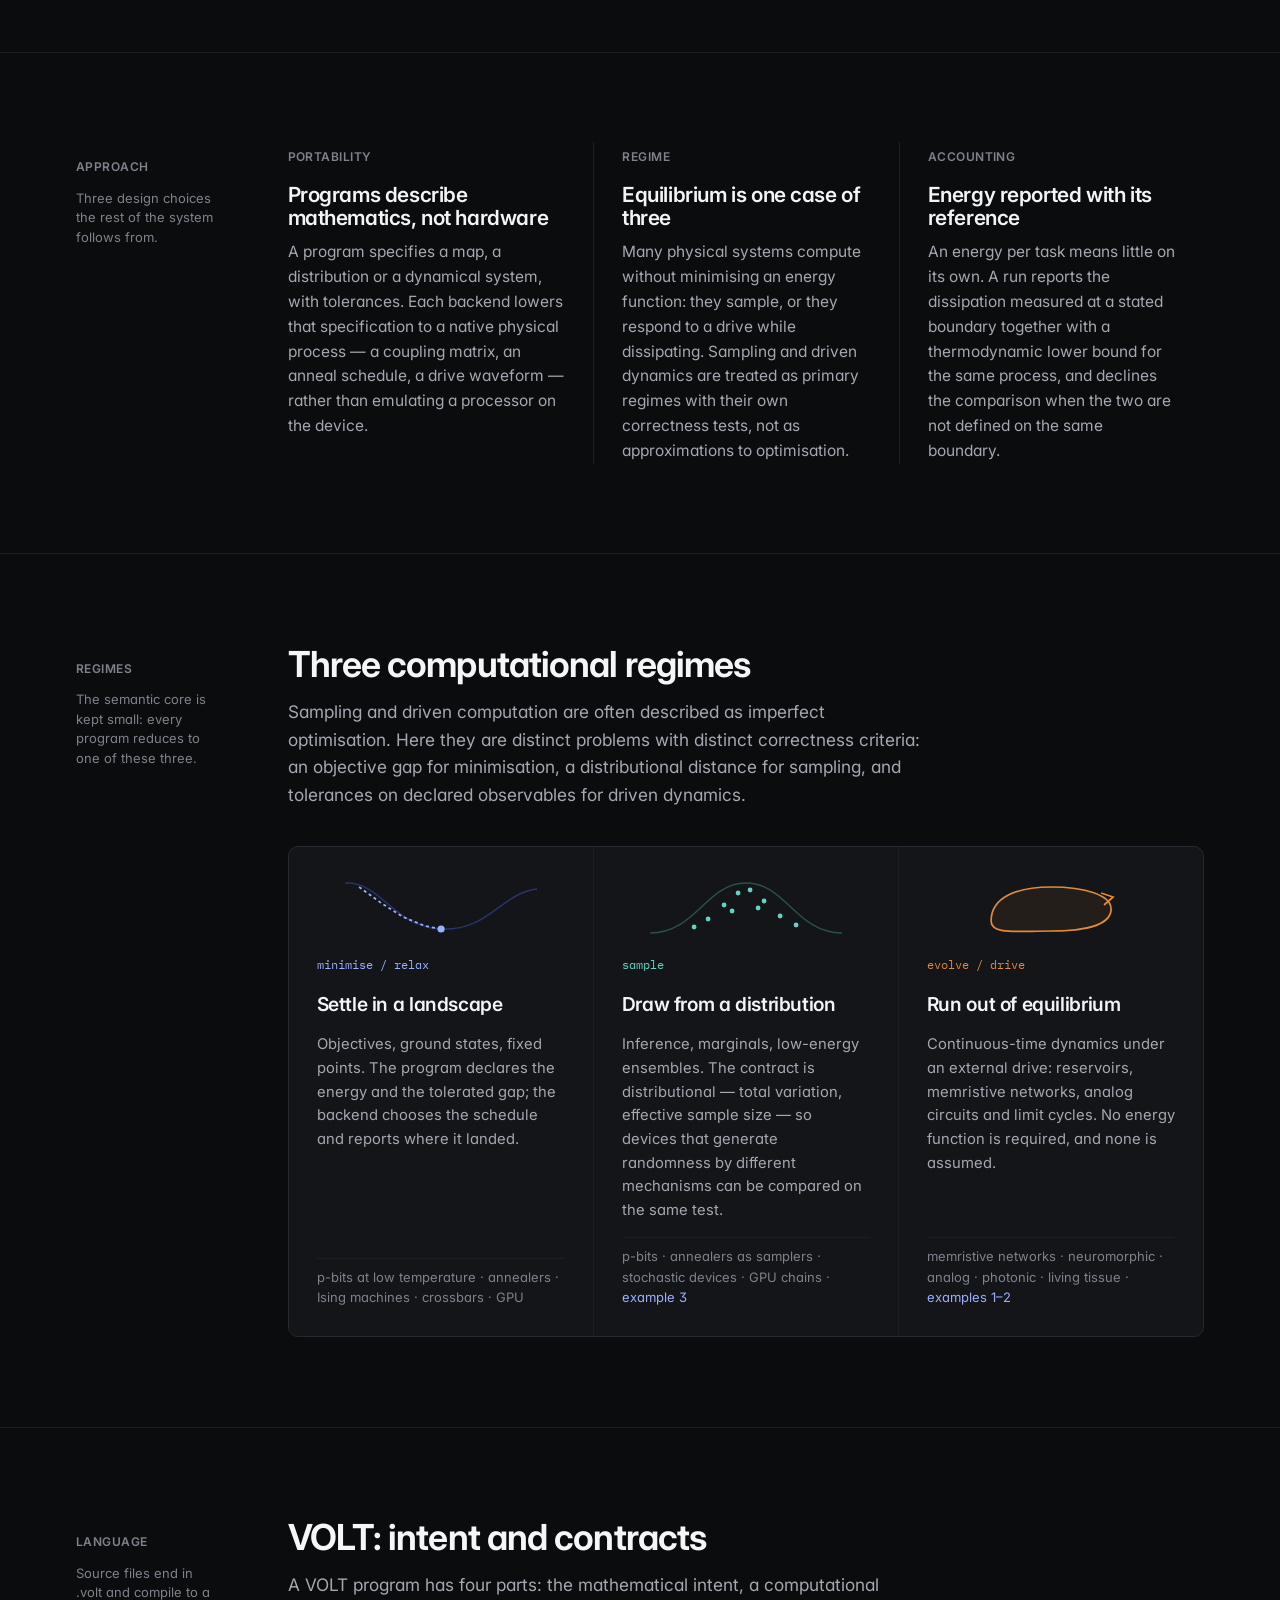
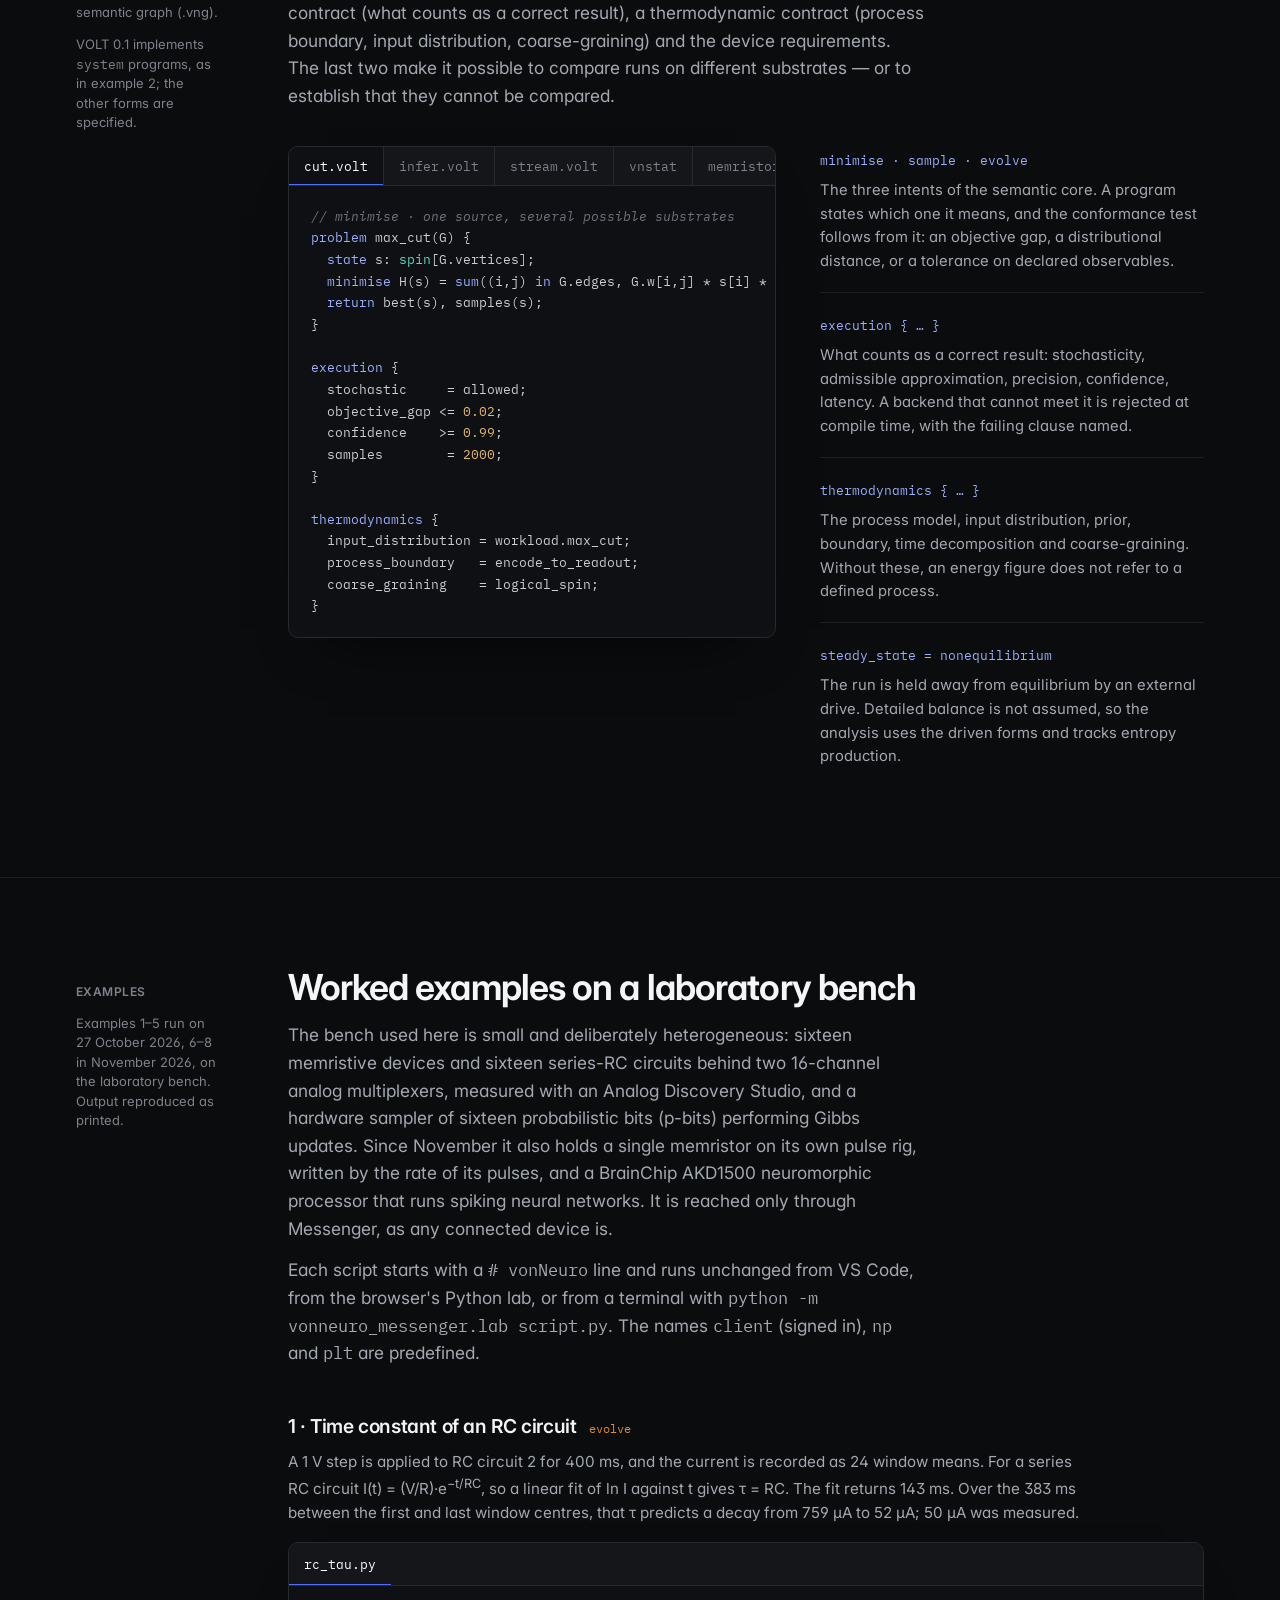
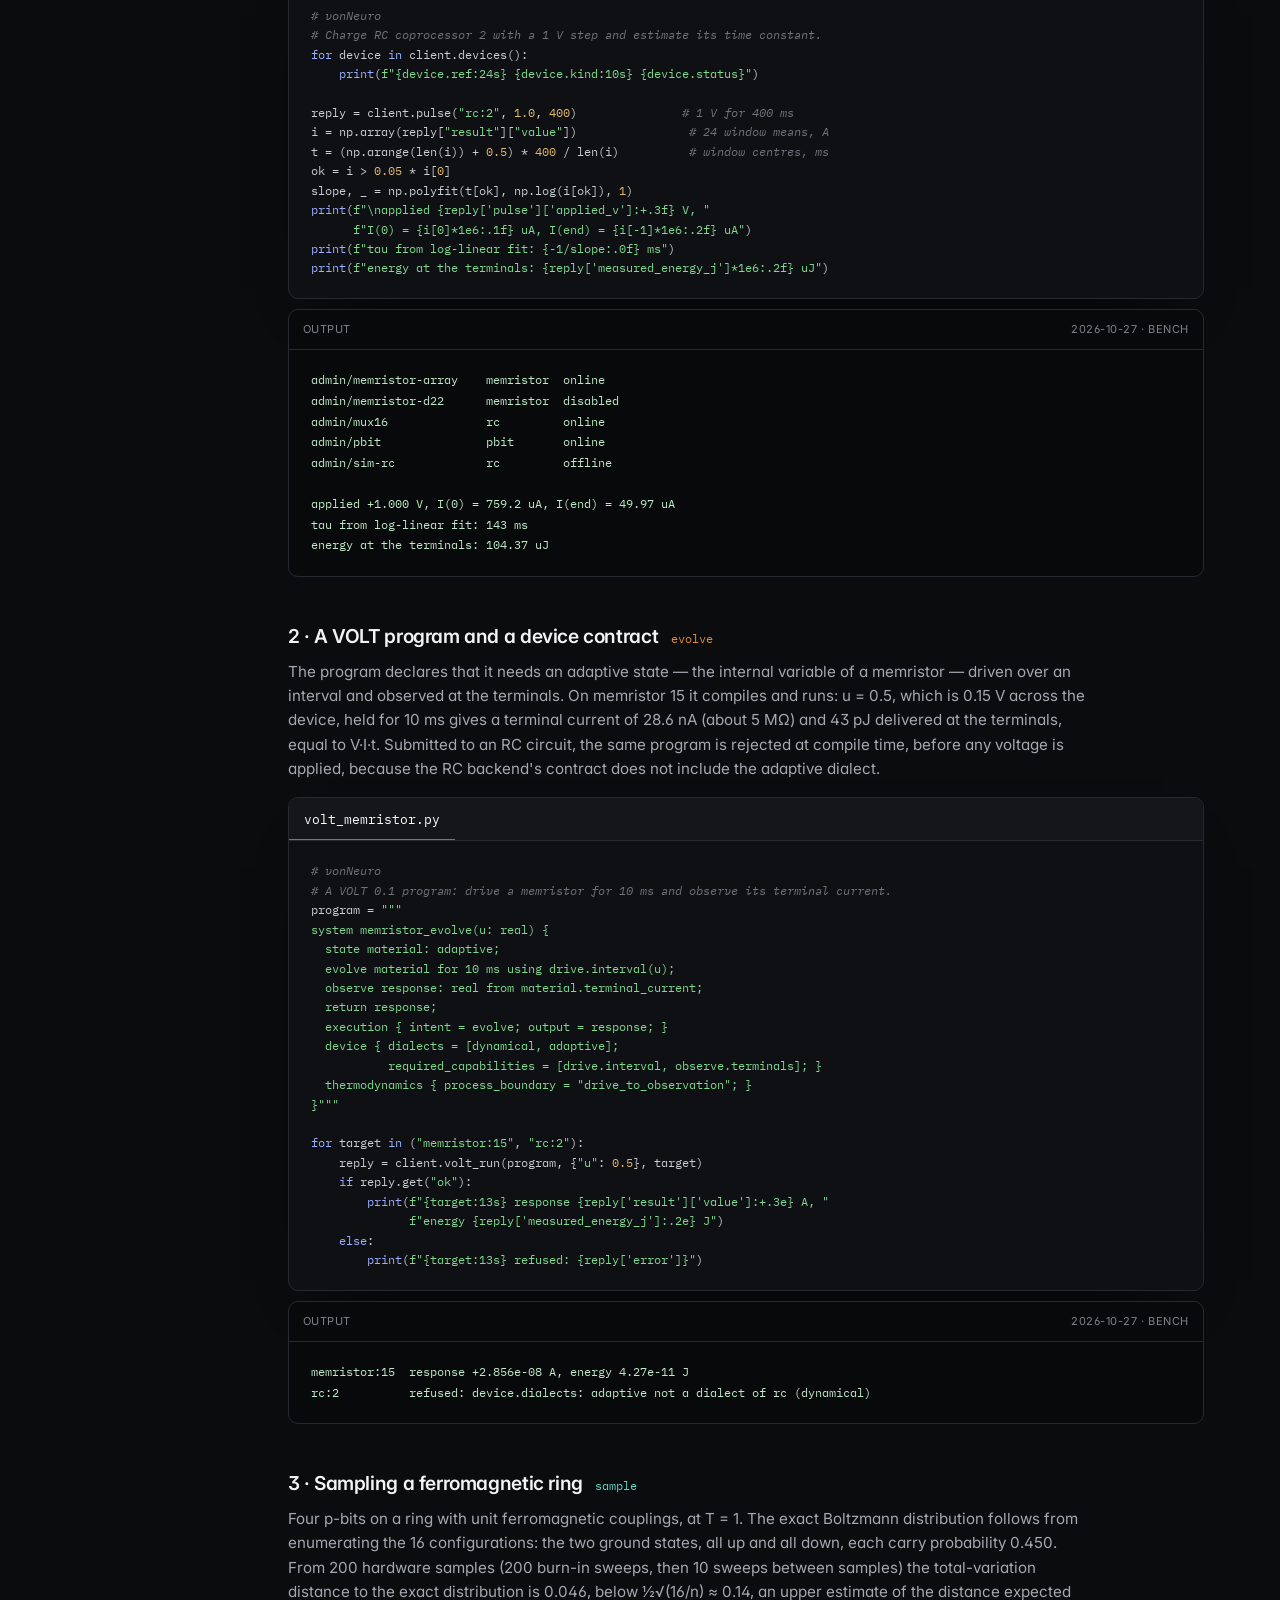
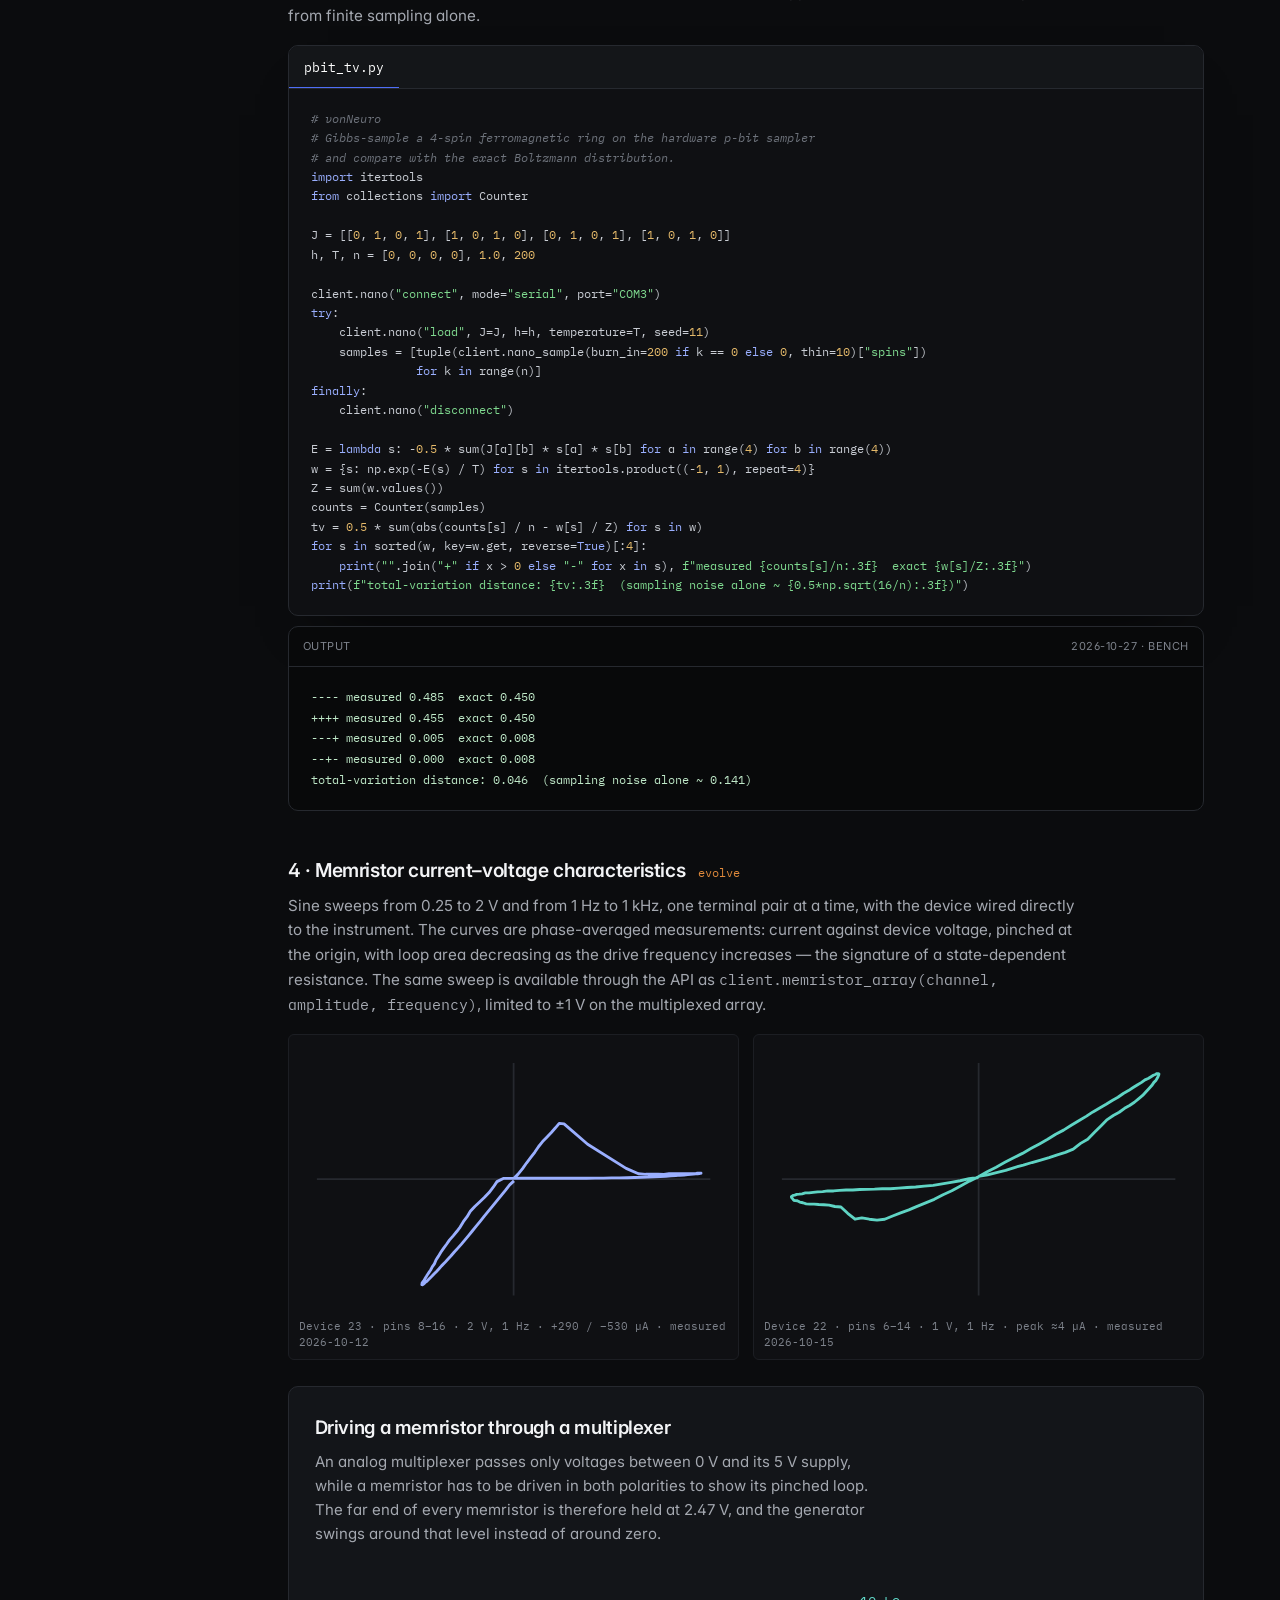
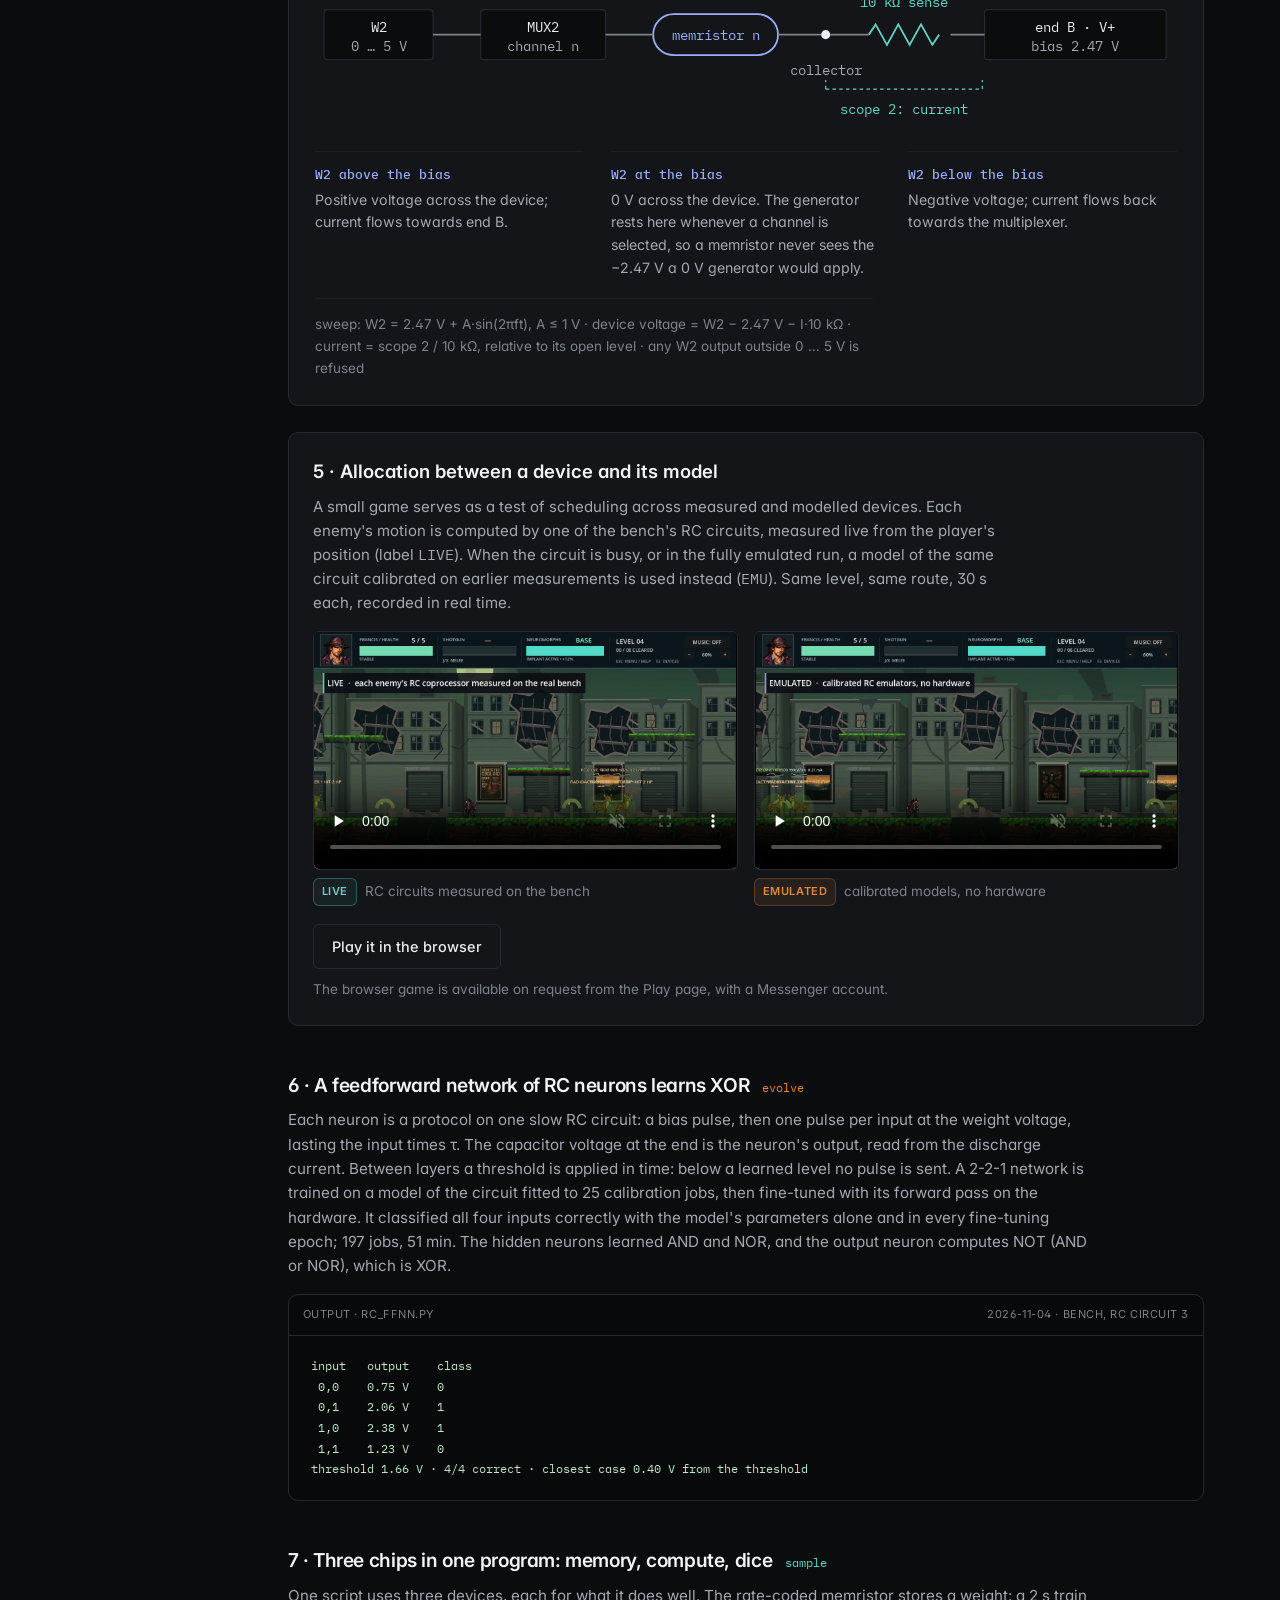
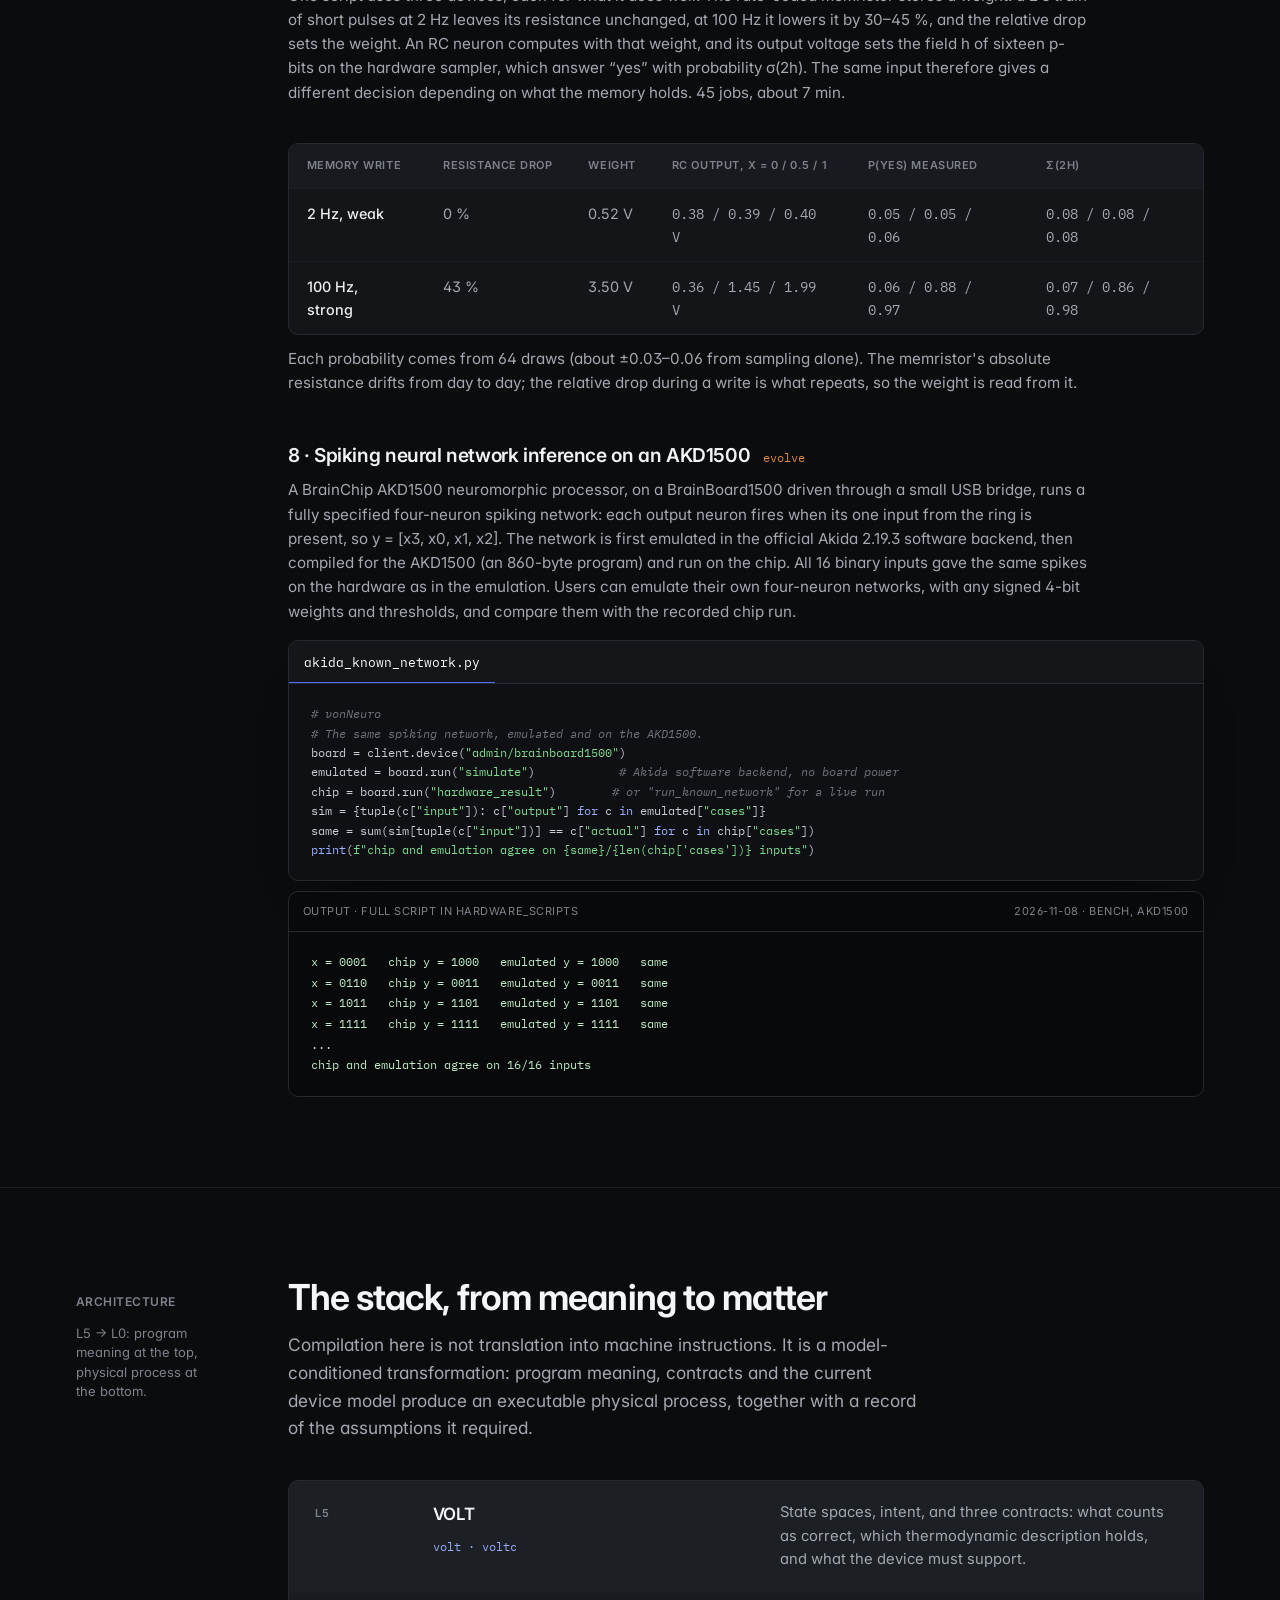
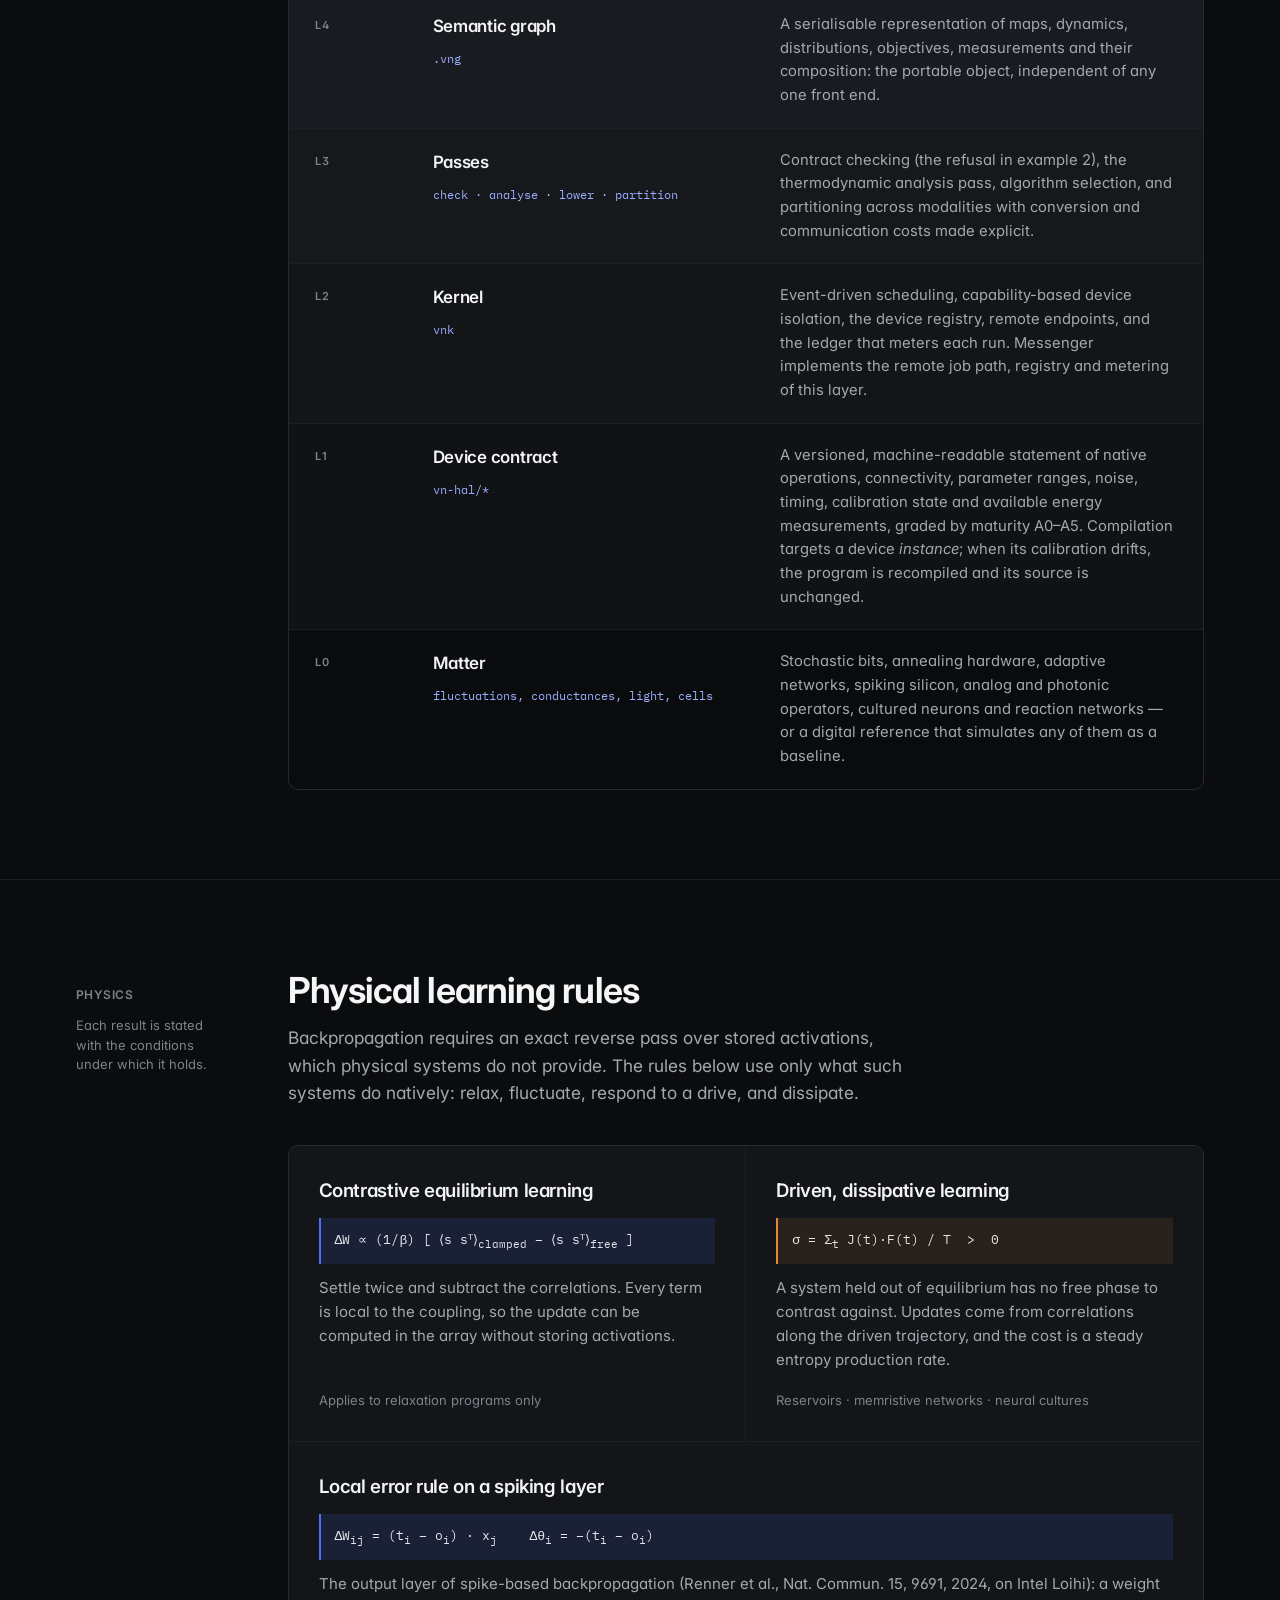
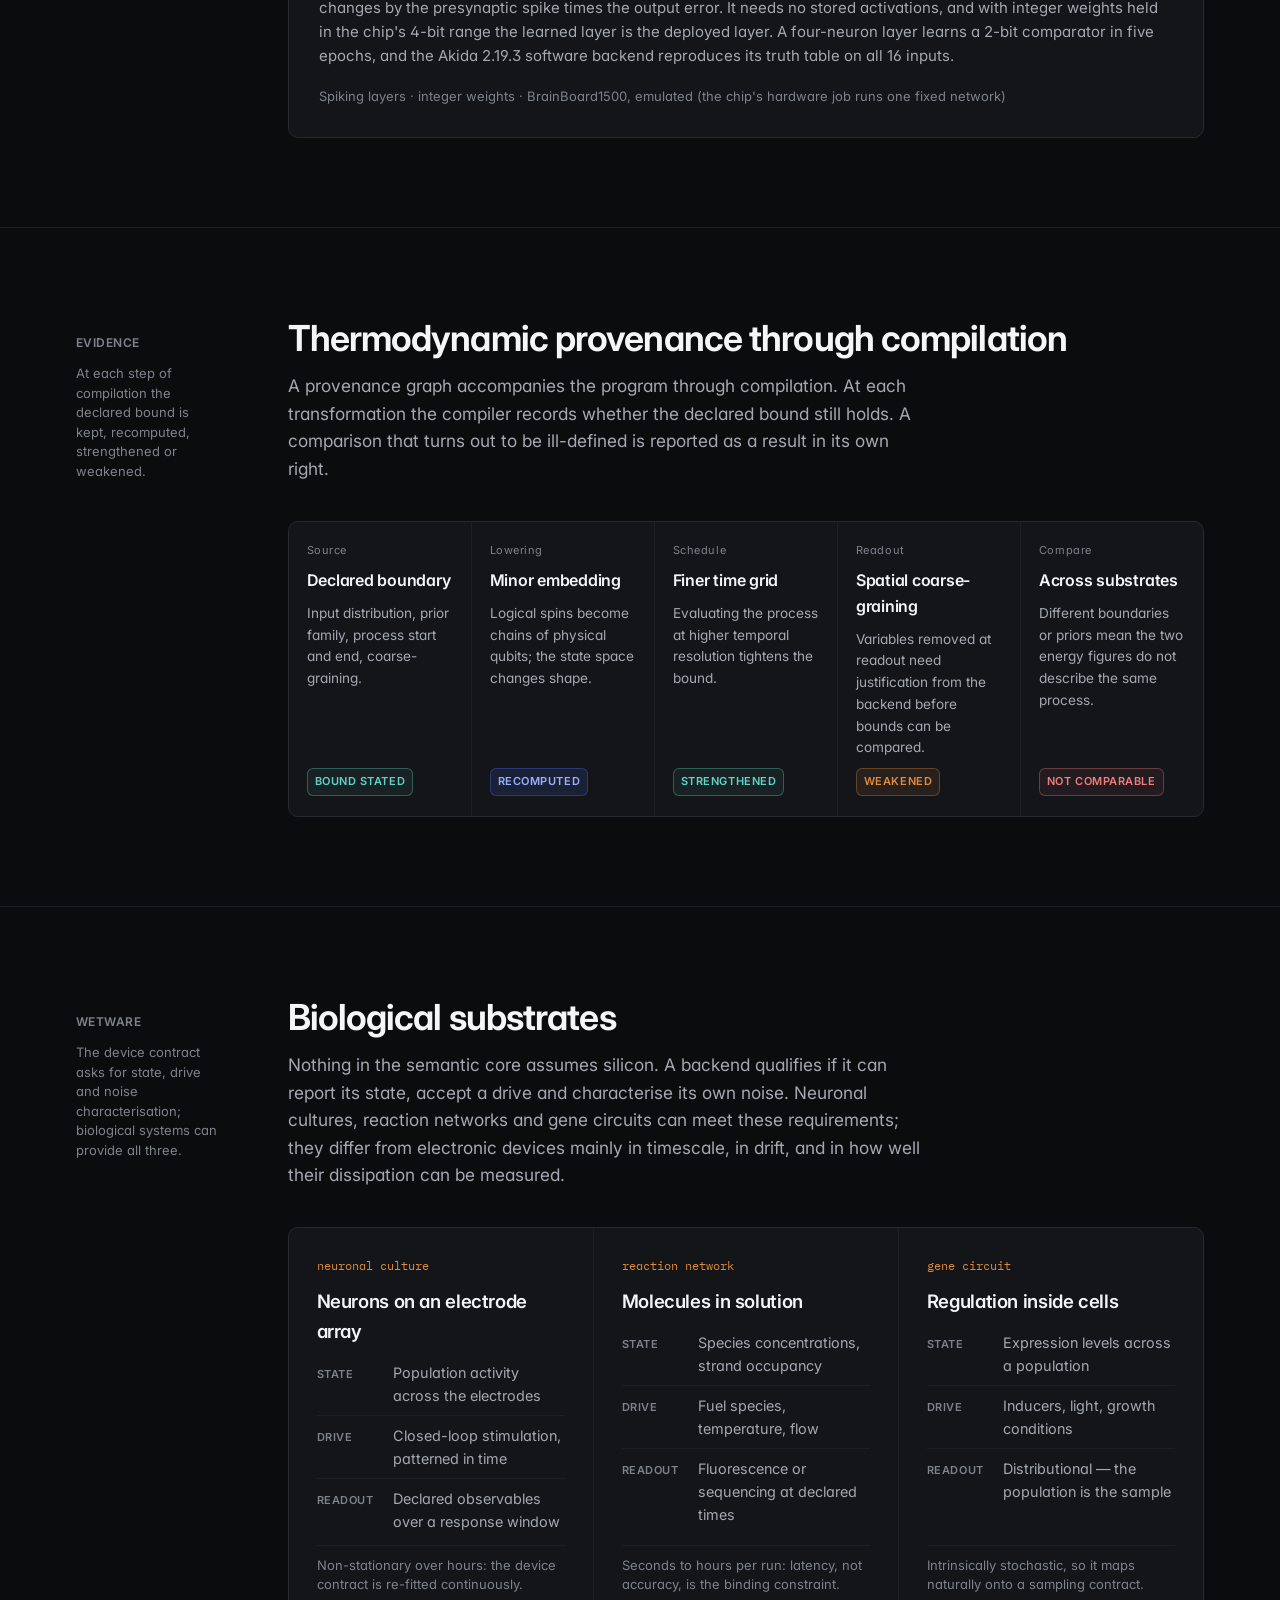
==== commit c58674d1: "Introduction video behind a button in the hero" ====
--- a/index.html
+++ b/index.html
@@ -131,6 +131,14 @@
 h1.hero-h .soft{color:var(--txt-soft)}
 .hero-sub{margin-top:26px}
 .hero-cta{display:flex; flex-wrap:wrap; gap:12px; align-items:center; margin-top:34px}
+.btn .play{width:0; height:0; border-style:solid; border-width:5px 0 5px 8px; border-color:transparent transparent transparent currentColor}
+.btn small{font-size:12.5px; color:var(--txt-soft); font-weight:400}
+.intro-dlg{width:min(960px,calc(100vw - 32px)); max-width:none; padding:0; border:1px solid var(--line); border-radius:10px; background:var(--panel); color:var(--txt)}
+.intro-dlg::backdrop{background:rgba(0,0,0,.72)}
+.intro-dlg .bar{display:flex; align-items:center; justify-content:space-between; gap:12px; padding:10px 14px; border-bottom:1px solid var(--line); font-size:14px; font-weight:600}
+.intro-dlg .x{background:none; border:1px solid var(--line); border-radius:6px; color:var(--txt-mid); font-size:13px; padding:5px 10px; cursor:pointer}
+.intro-dlg .x:hover{color:var(--txt); border-color:#41454D}
+.intro-dlg video{display:block; width:100%; aspect-ratio:16/9; background:#000}
 .cmd{display:flex; align-items:center; gap:14px; border:1px solid var(--line); background:rgba(19,21,25,.9); border-radius:6px; padding:8px 8px 8px 14px; font-family:var(--f-code); font-size:14px; color:var(--txt); transition:border-color .2s ease}
 .cmd:hover{border-color:#33373F}
 .cmd .sig{color:var(--arc-2)}
@@ -459,7 +467,12 @@
           <a class="btn" href="signup.html">Create an account</a>
           <a class="btn btn-ghost" href="https://hub.vonneuro.com/guide">Read the guide</a>
           <a class="btn btn-ghost" href="#examples">See worked examples</a>
-        </div>
+          <a class="btn btn-ghost" id="intro-open" href="assets/video/vonneuro-intro.mp4"><span class="play" aria-hidden="true"></span>Watch the introduction <small>5 min</small></a>
+        </div>
+        <dialog class="intro-dlg" id="intro-dlg" aria-labelledby="intro-h">
+          <div class="bar"><span id="intro-h">An introduction to vonNeuro</span><button class="x" type="button" id="intro-close">Close</button></div>
+          <video id="intro-video" controls playsinline preload="none" data-src="assets/video/vonneuro-intro.mp4"></video>
+        </dialog>
         <p class="hero-meta">One hour of bench time per week with every account &middot; Python client is open source (MIT) &middot; A spin-off of <a href="https://np.institute" rel="noopener">INeP</a></p>
       </div>
 
@@ -1821,6 +1834,23 @@
 })();
 </script>
 <script>
+/* Introduction video: opens in a dialog and waits for the viewer to press play; closing pauses it.
+   Without <dialog> support the link simply opens the file. */
+(function () {
+  var open = document.getElementById("intro-open"), dlg = document.getElementById("intro-dlg"),
+      video = document.getElementById("intro-video"), close = document.getElementById("intro-close");
+  if (!open || !dlg || typeof dlg.showModal !== "function") return;
+  open.addEventListener("click", function (e) {
+    e.preventDefault();
+    if (!video.getAttribute("src")) { video.preload = "metadata"; video.src = video.dataset.src; }
+    dlg.showModal();
+  });
+  close.addEventListener("click", function () { dlg.close(); });
+  dlg.addEventListener("click", function (e) { if (e.target === dlg) dlg.close(); });
+  dlg.addEventListener("close", function () { video.pause(); });
+})();
+</script>
+<script>
 /* Live device status in the hero, from the hub's public directory. The static list stays if the hub is unreachable. */
 (function () {
   var list = document.getElementById("live-list"), count = document.getElementById("live-count");
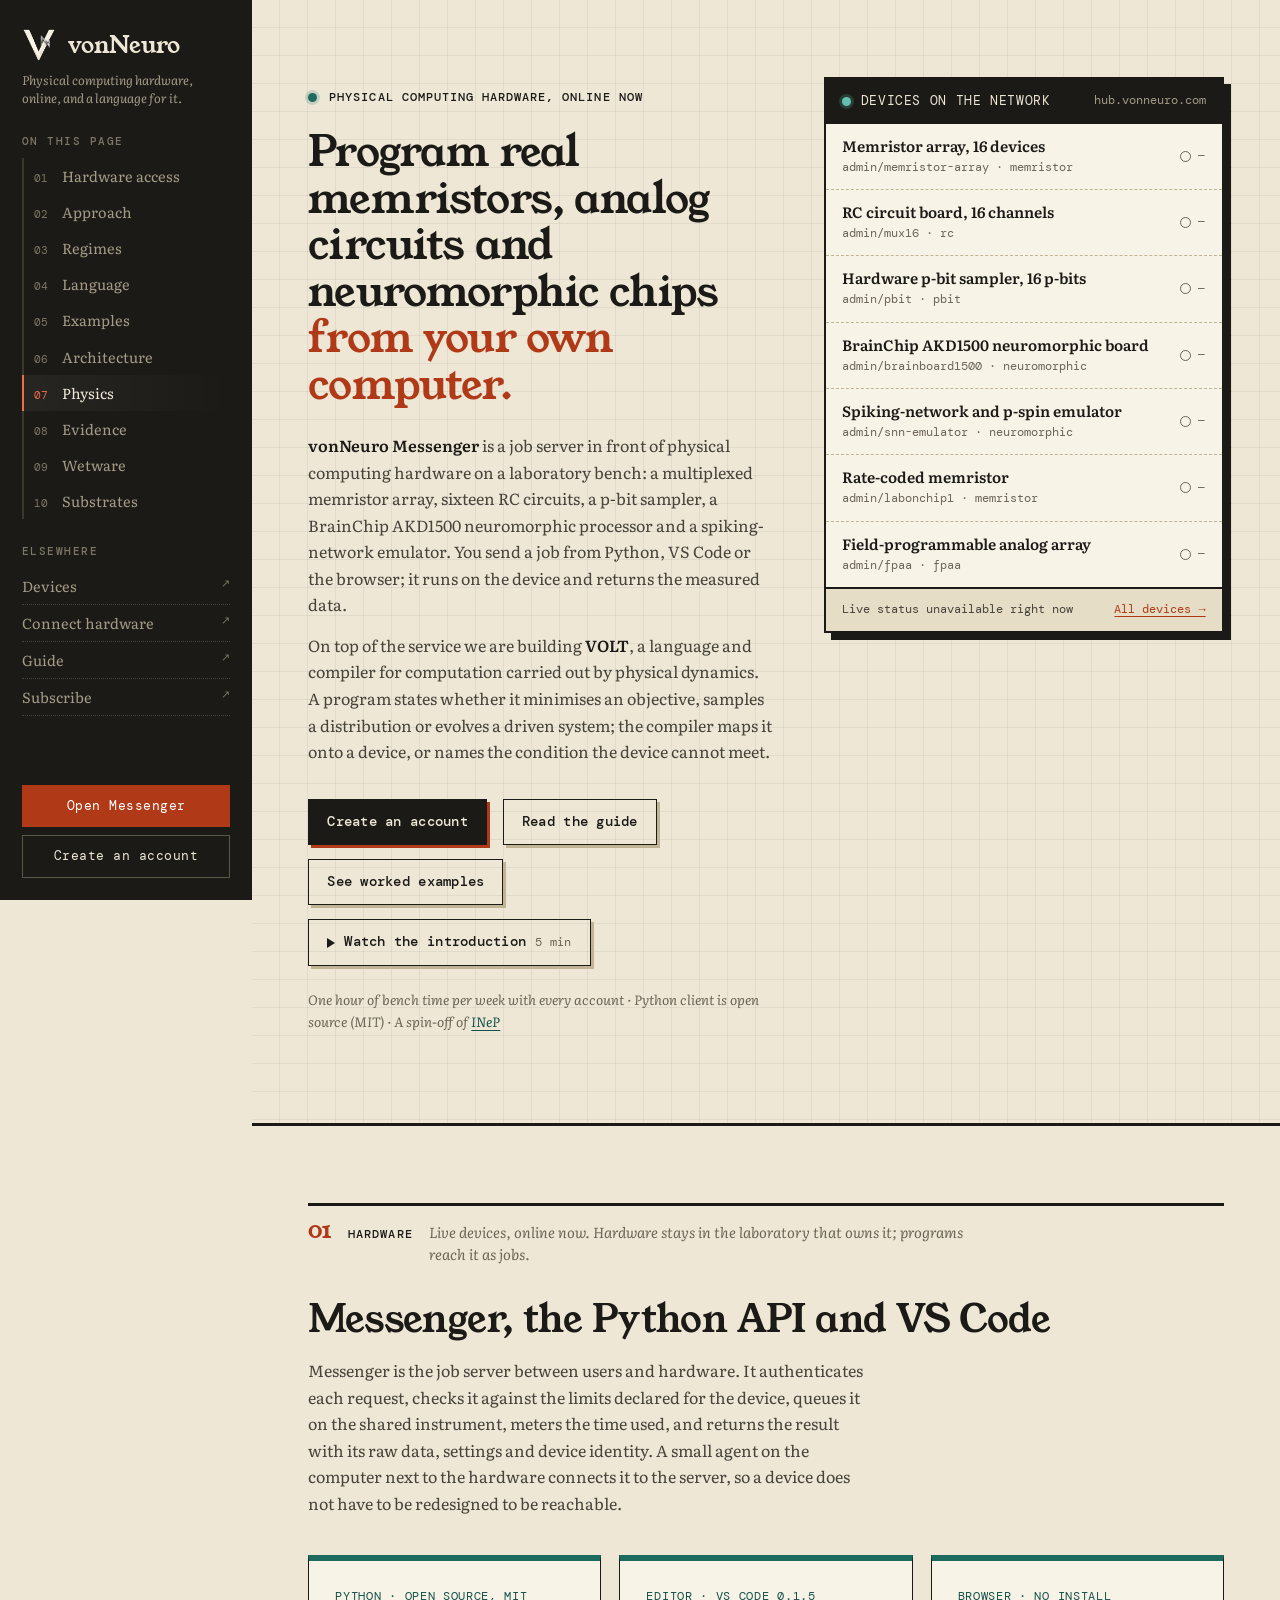
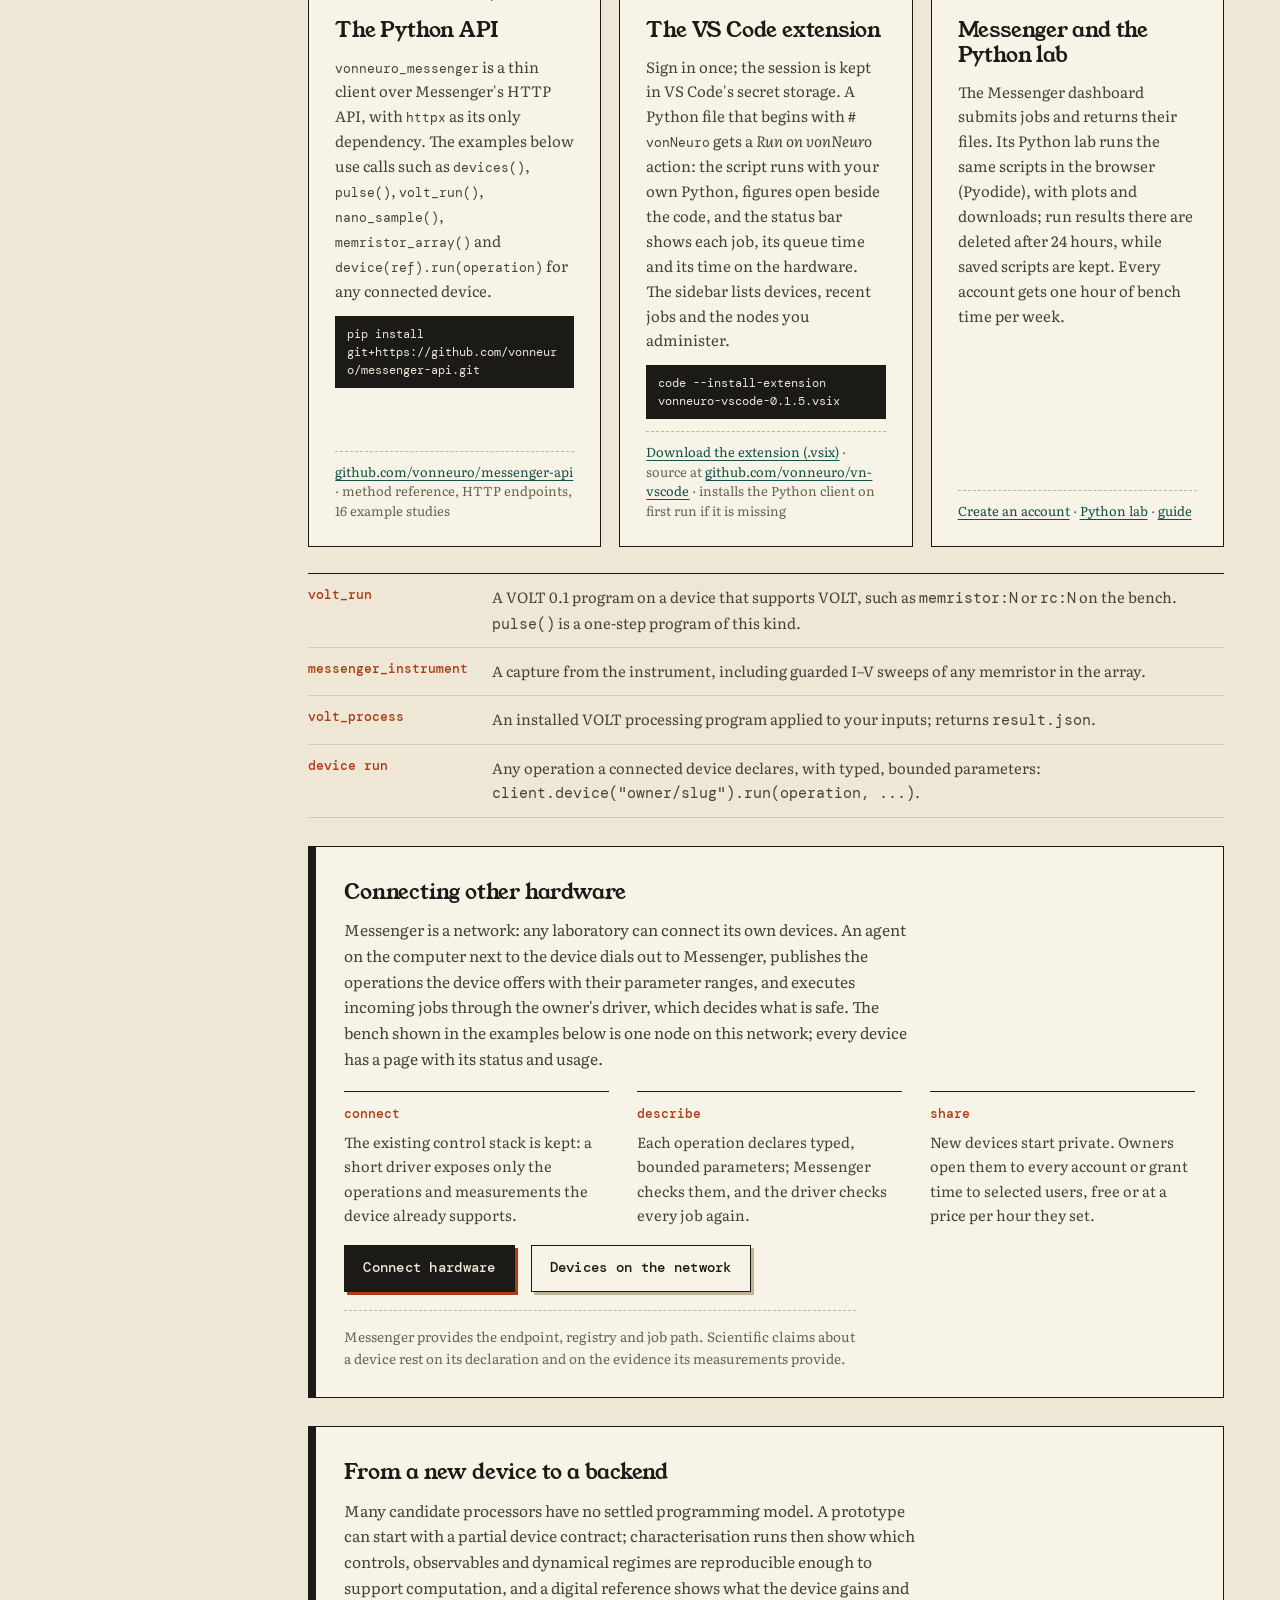
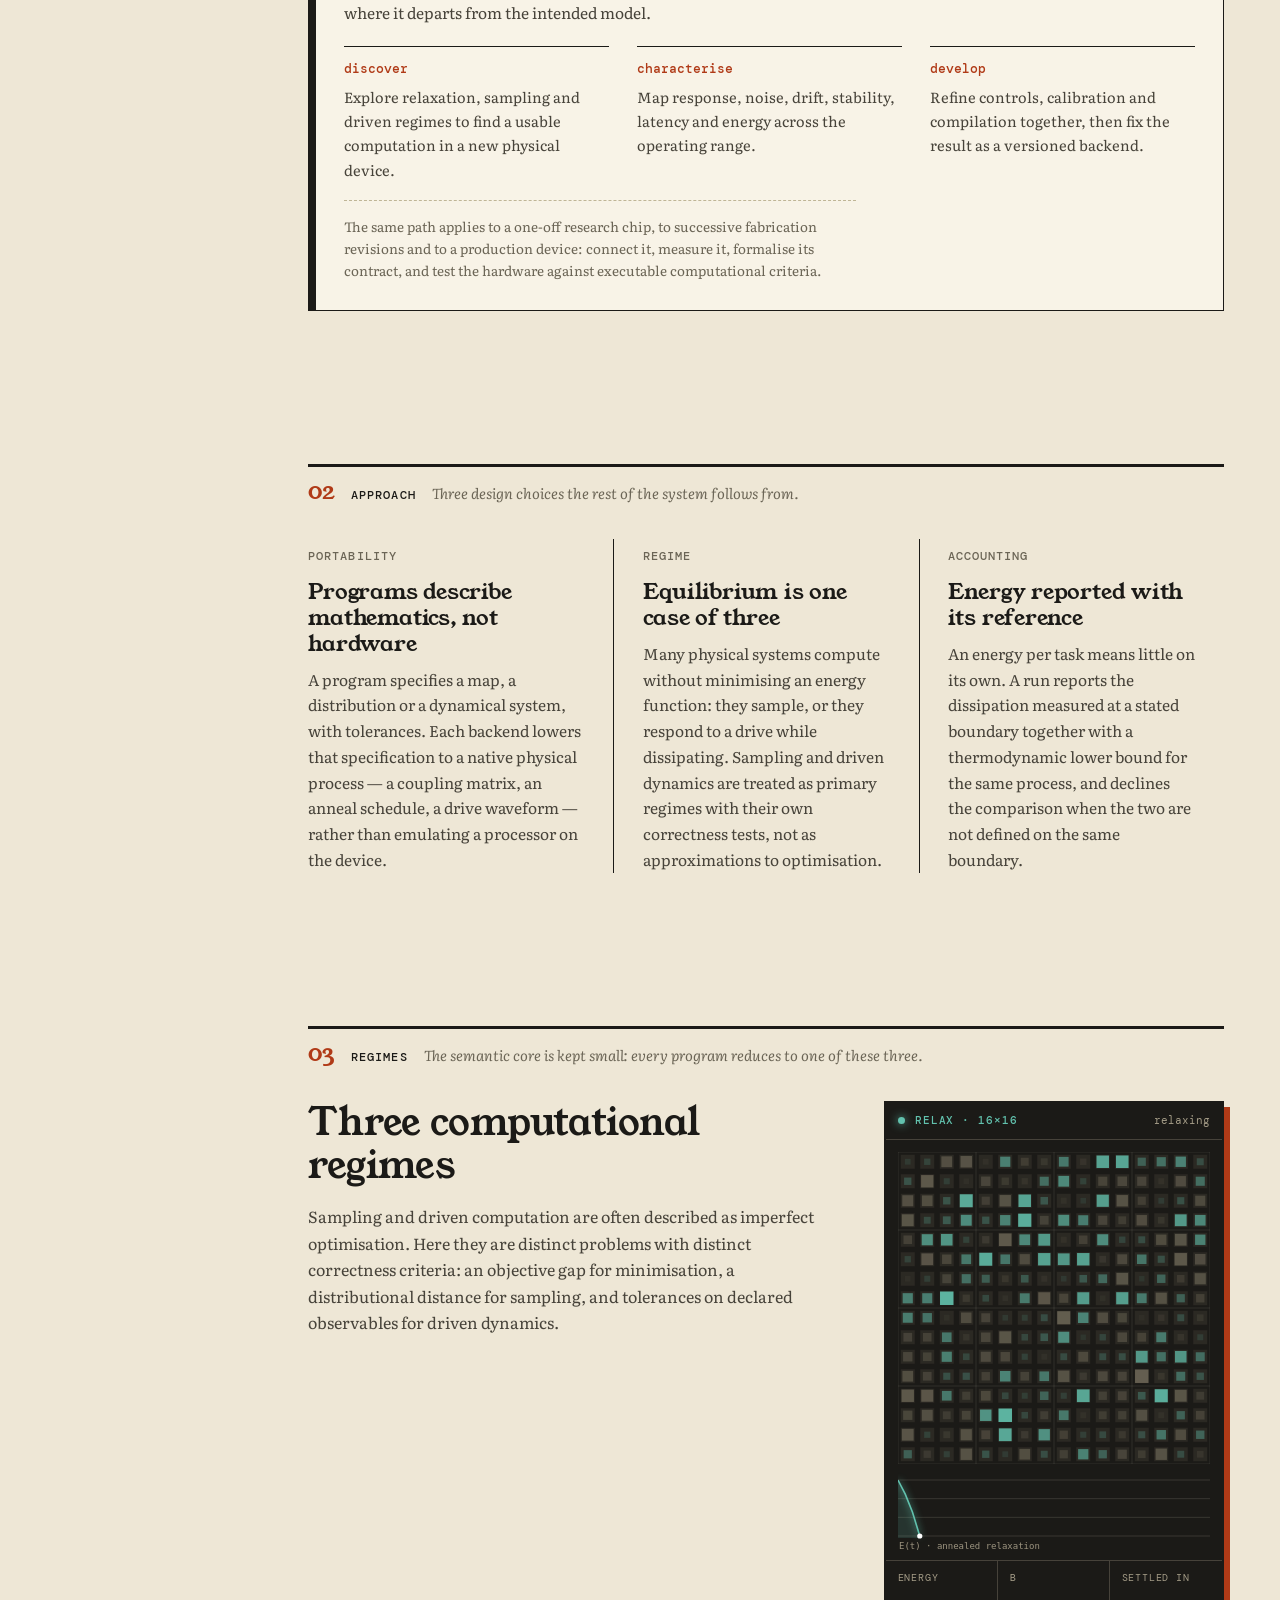
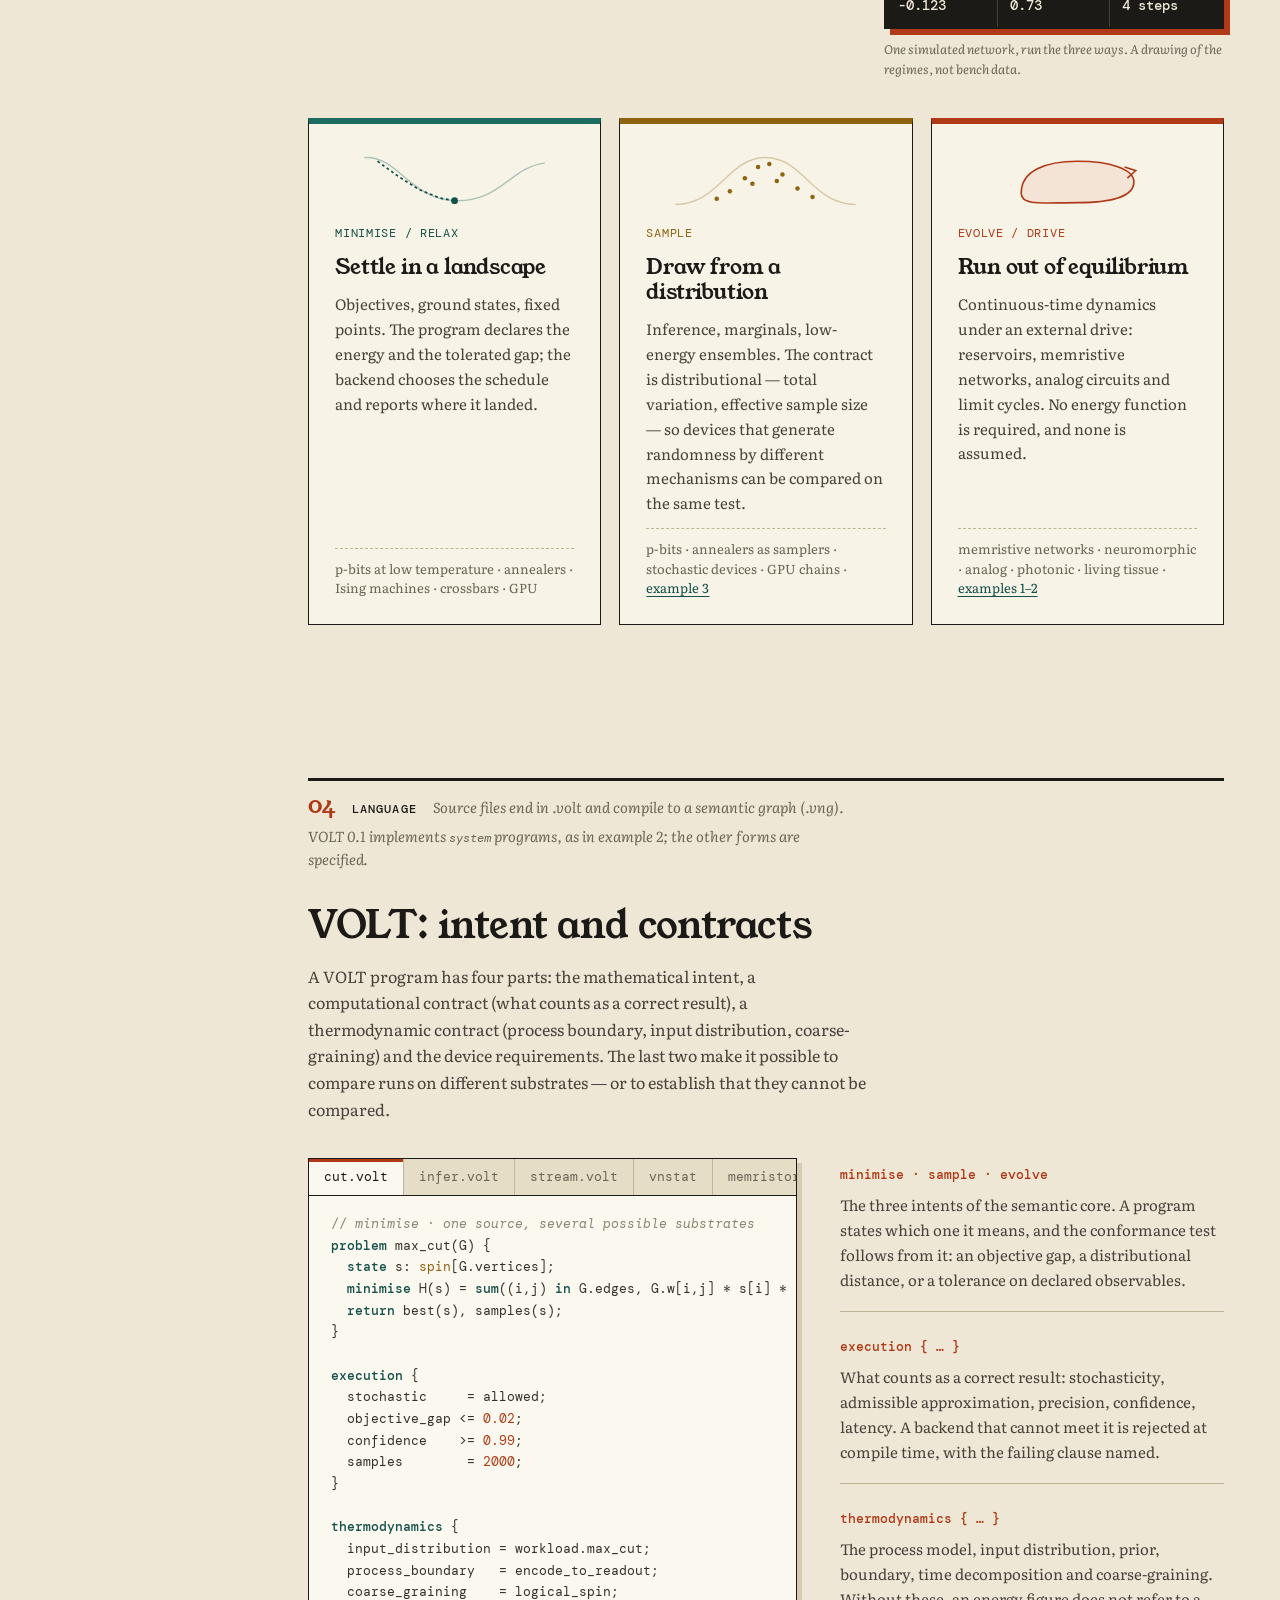
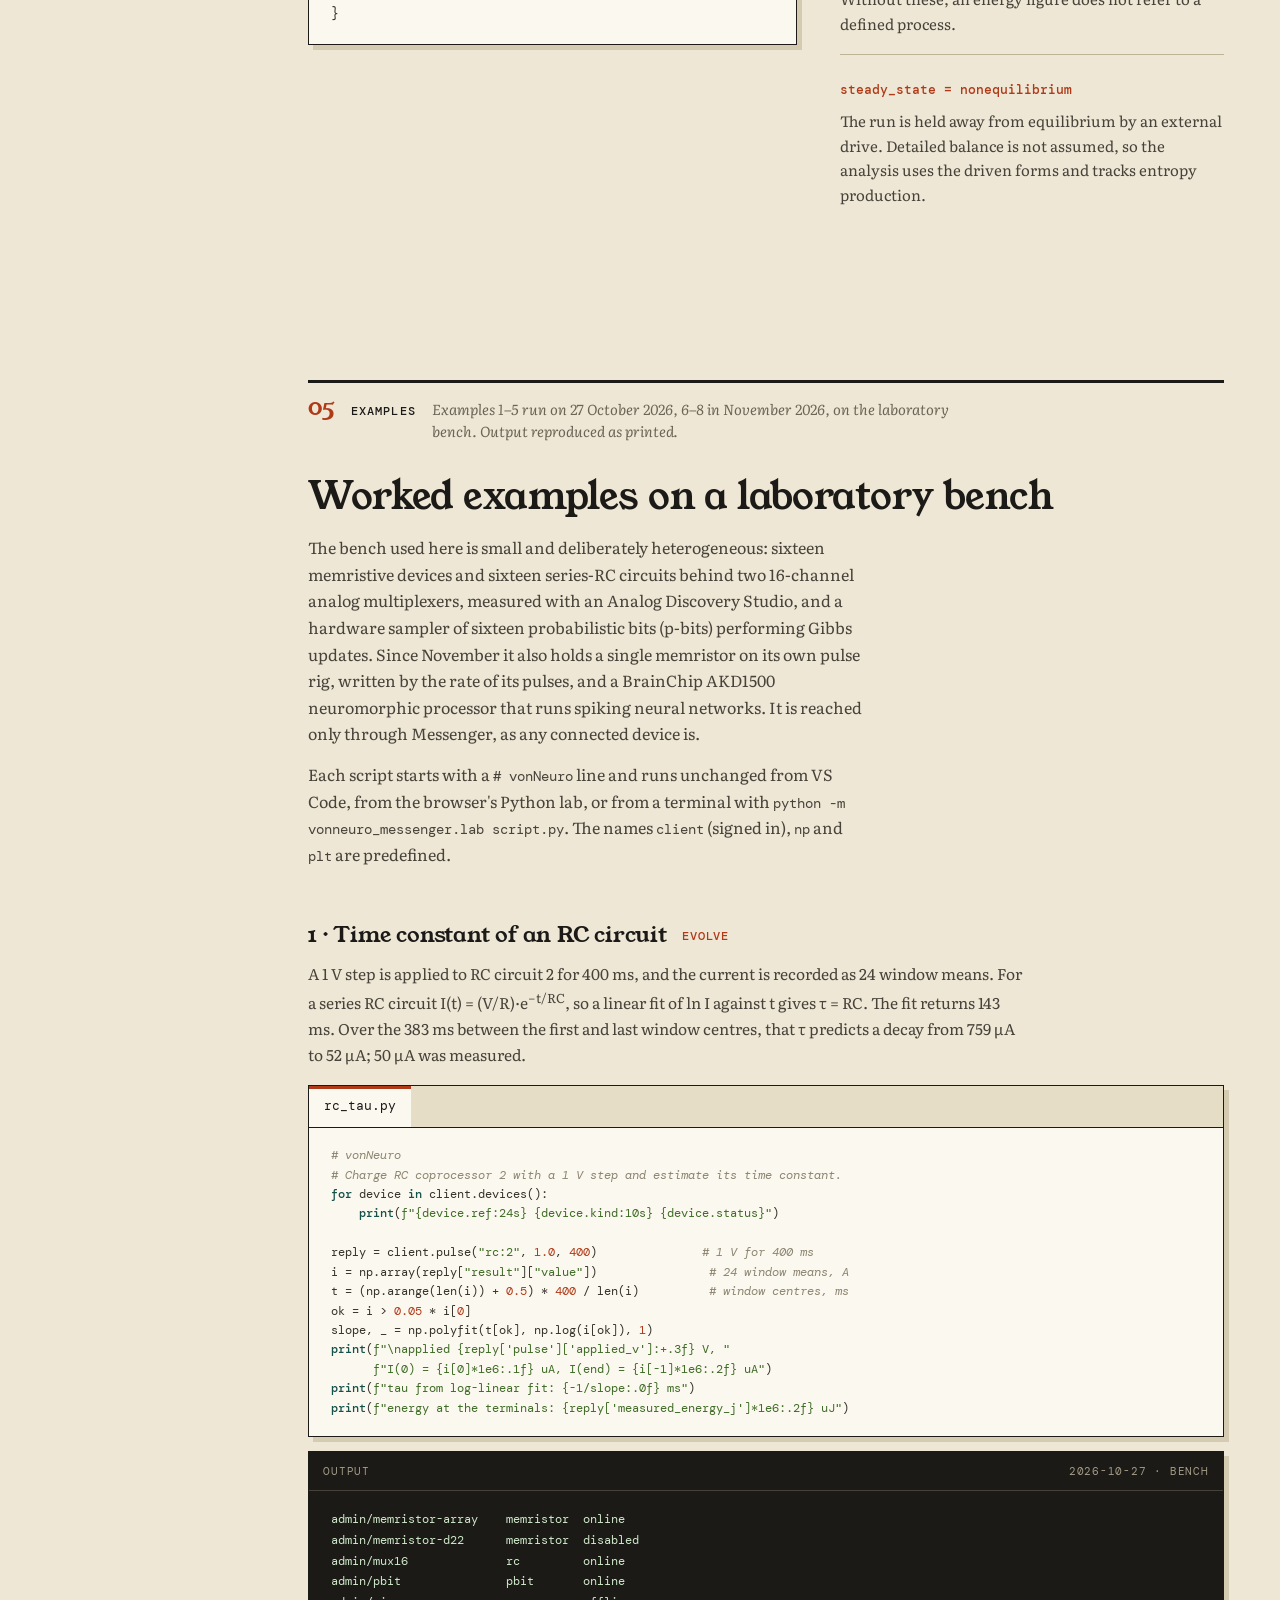
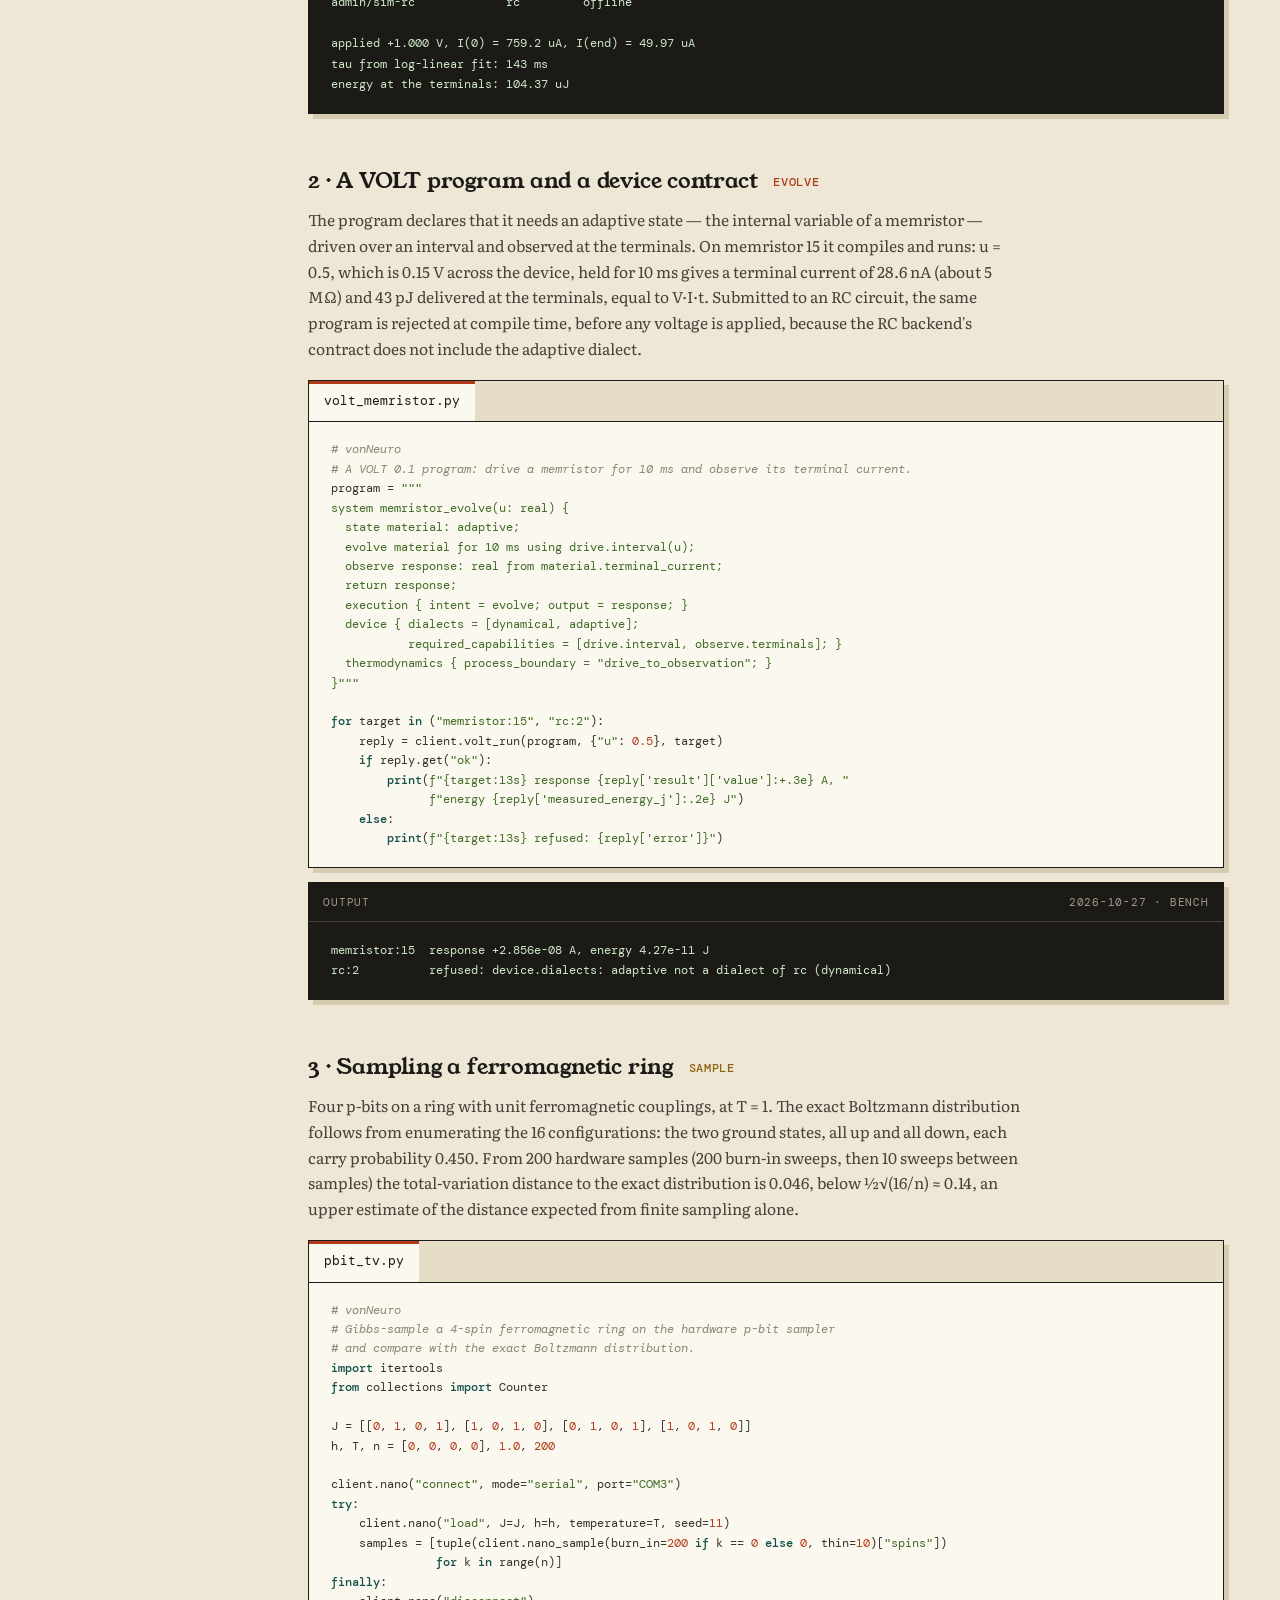
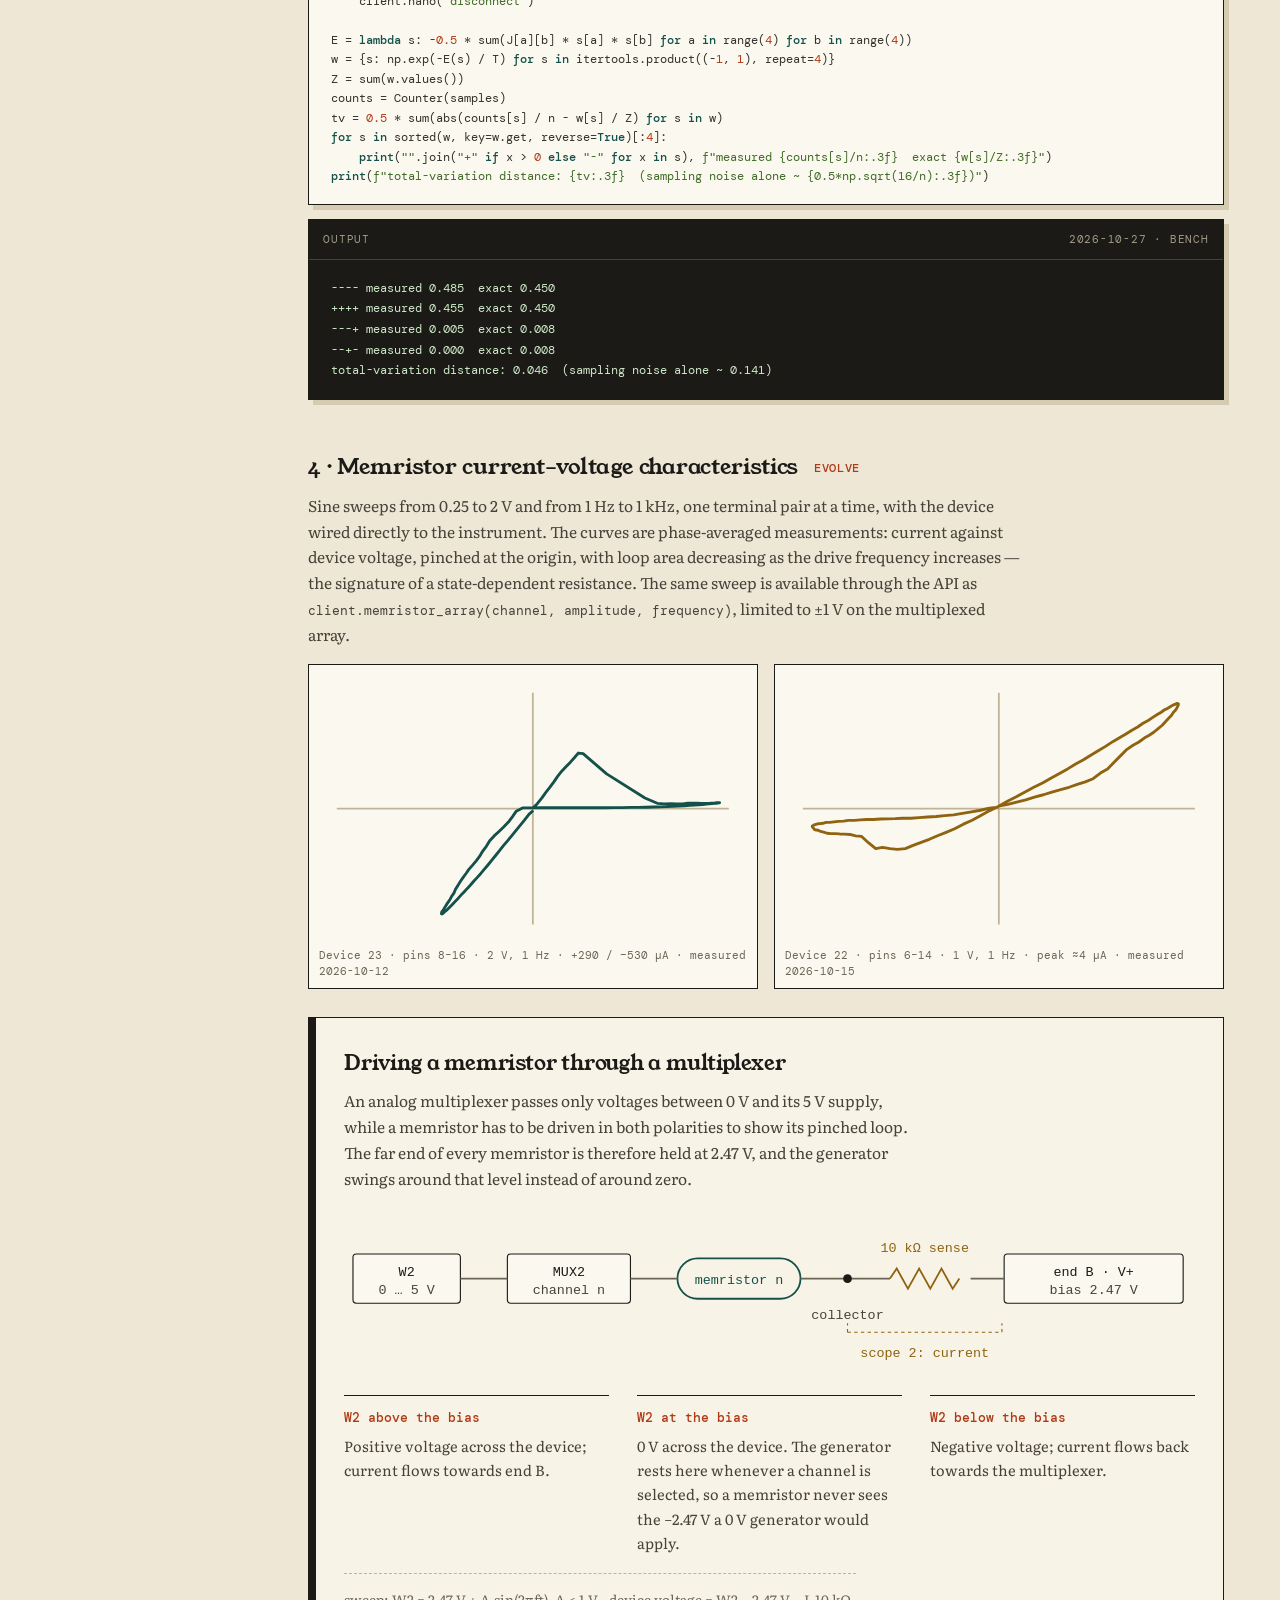
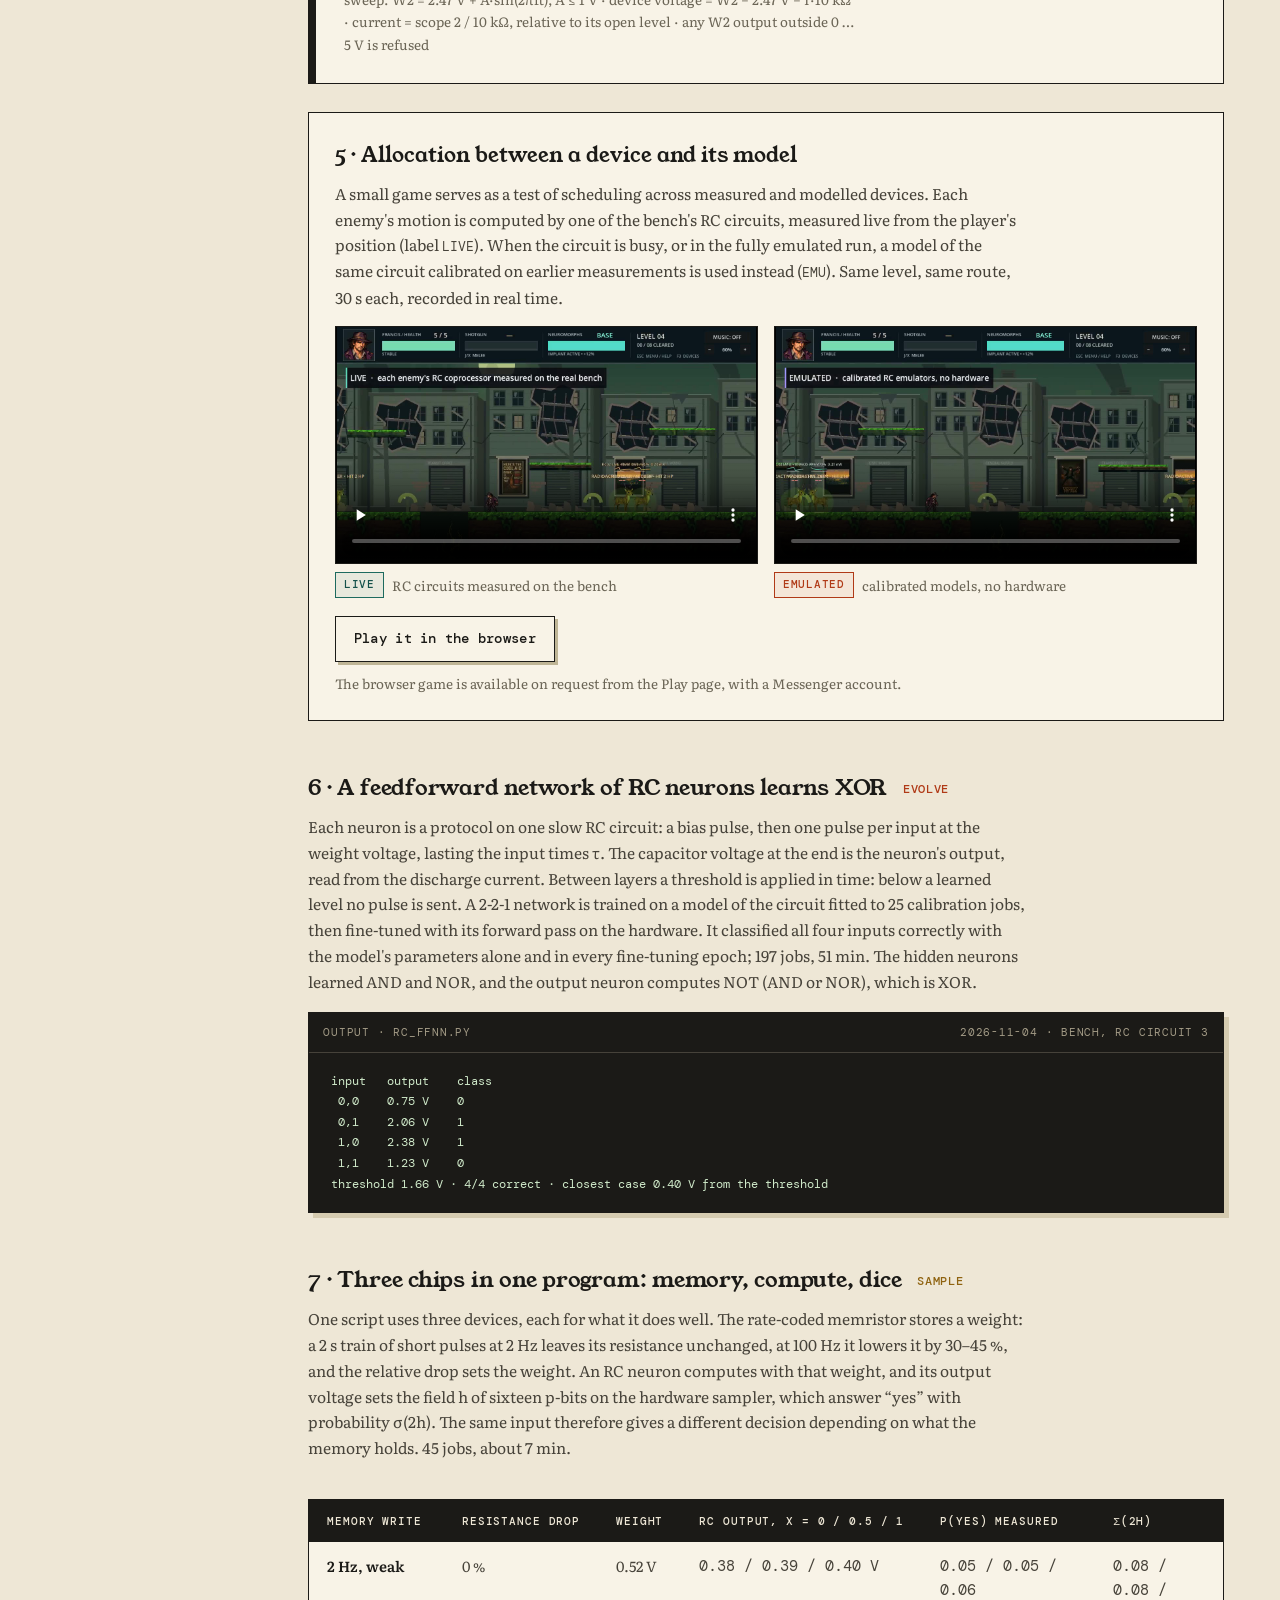
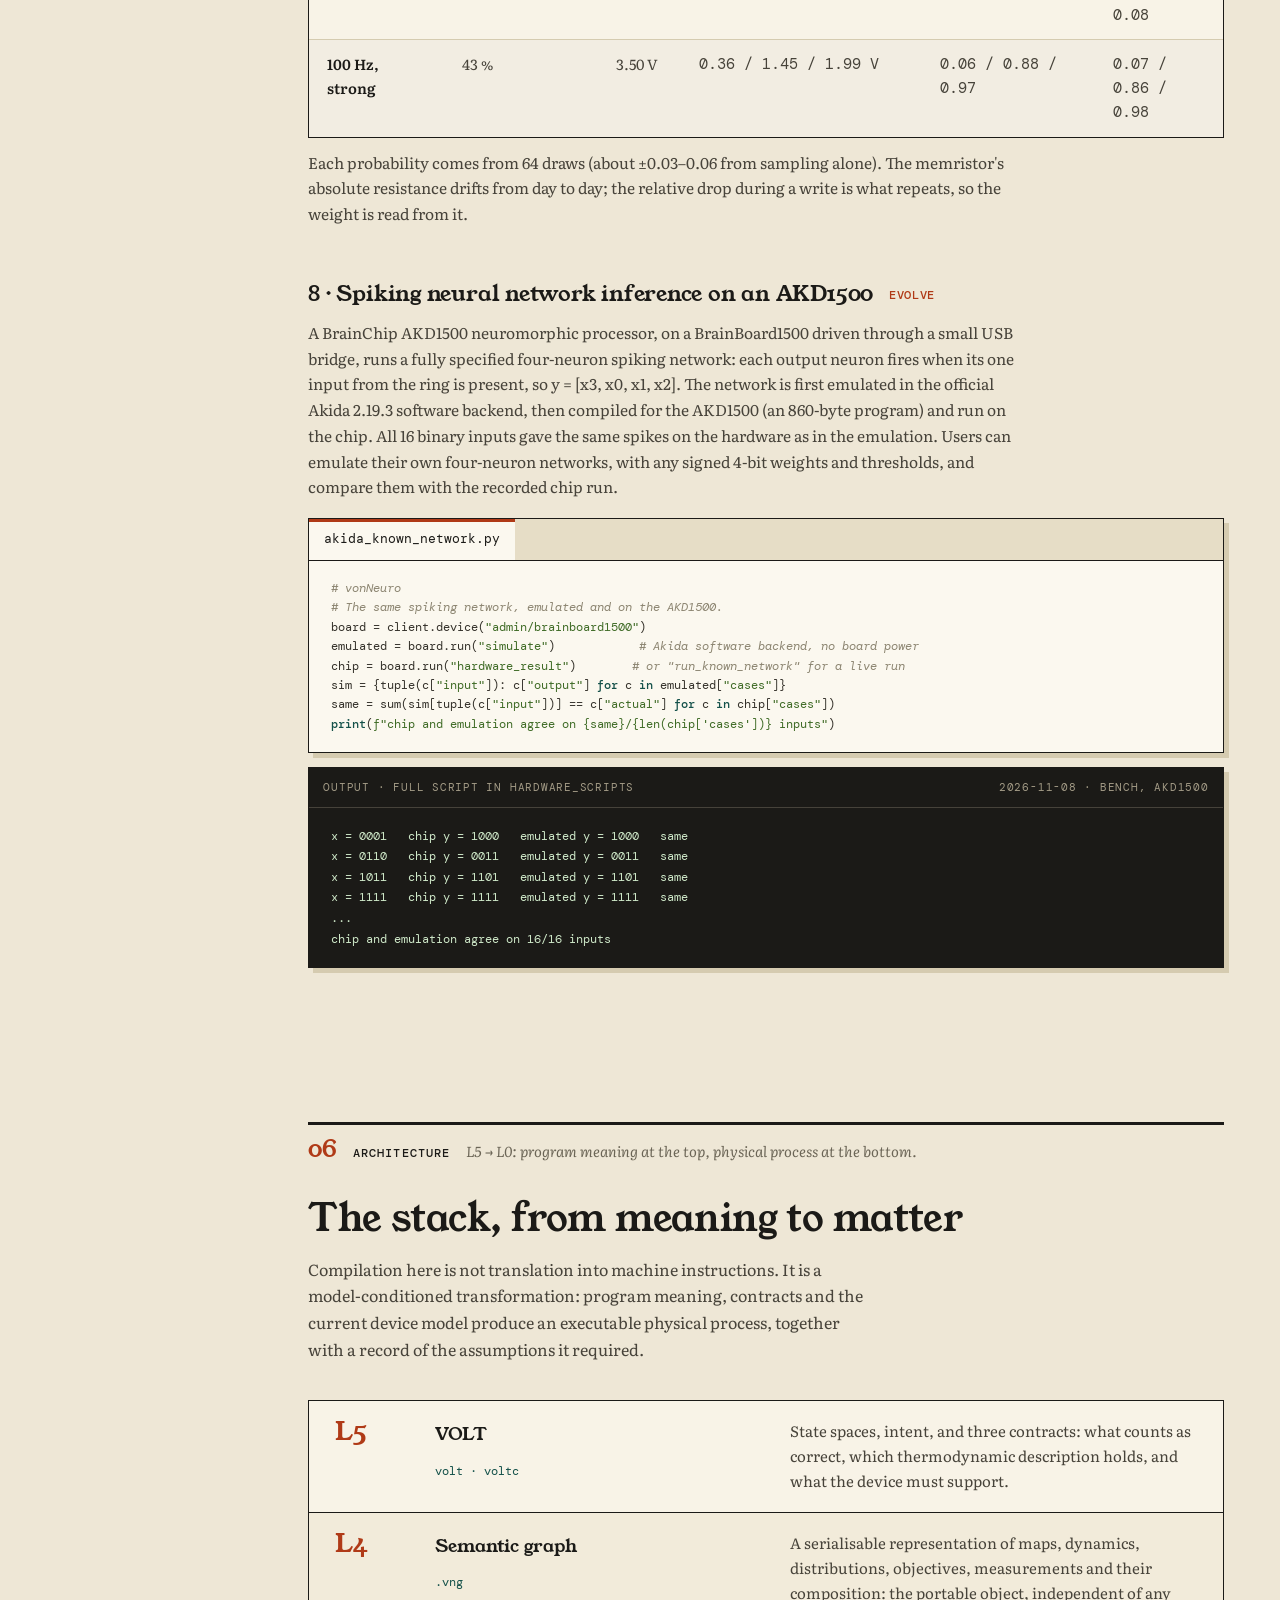
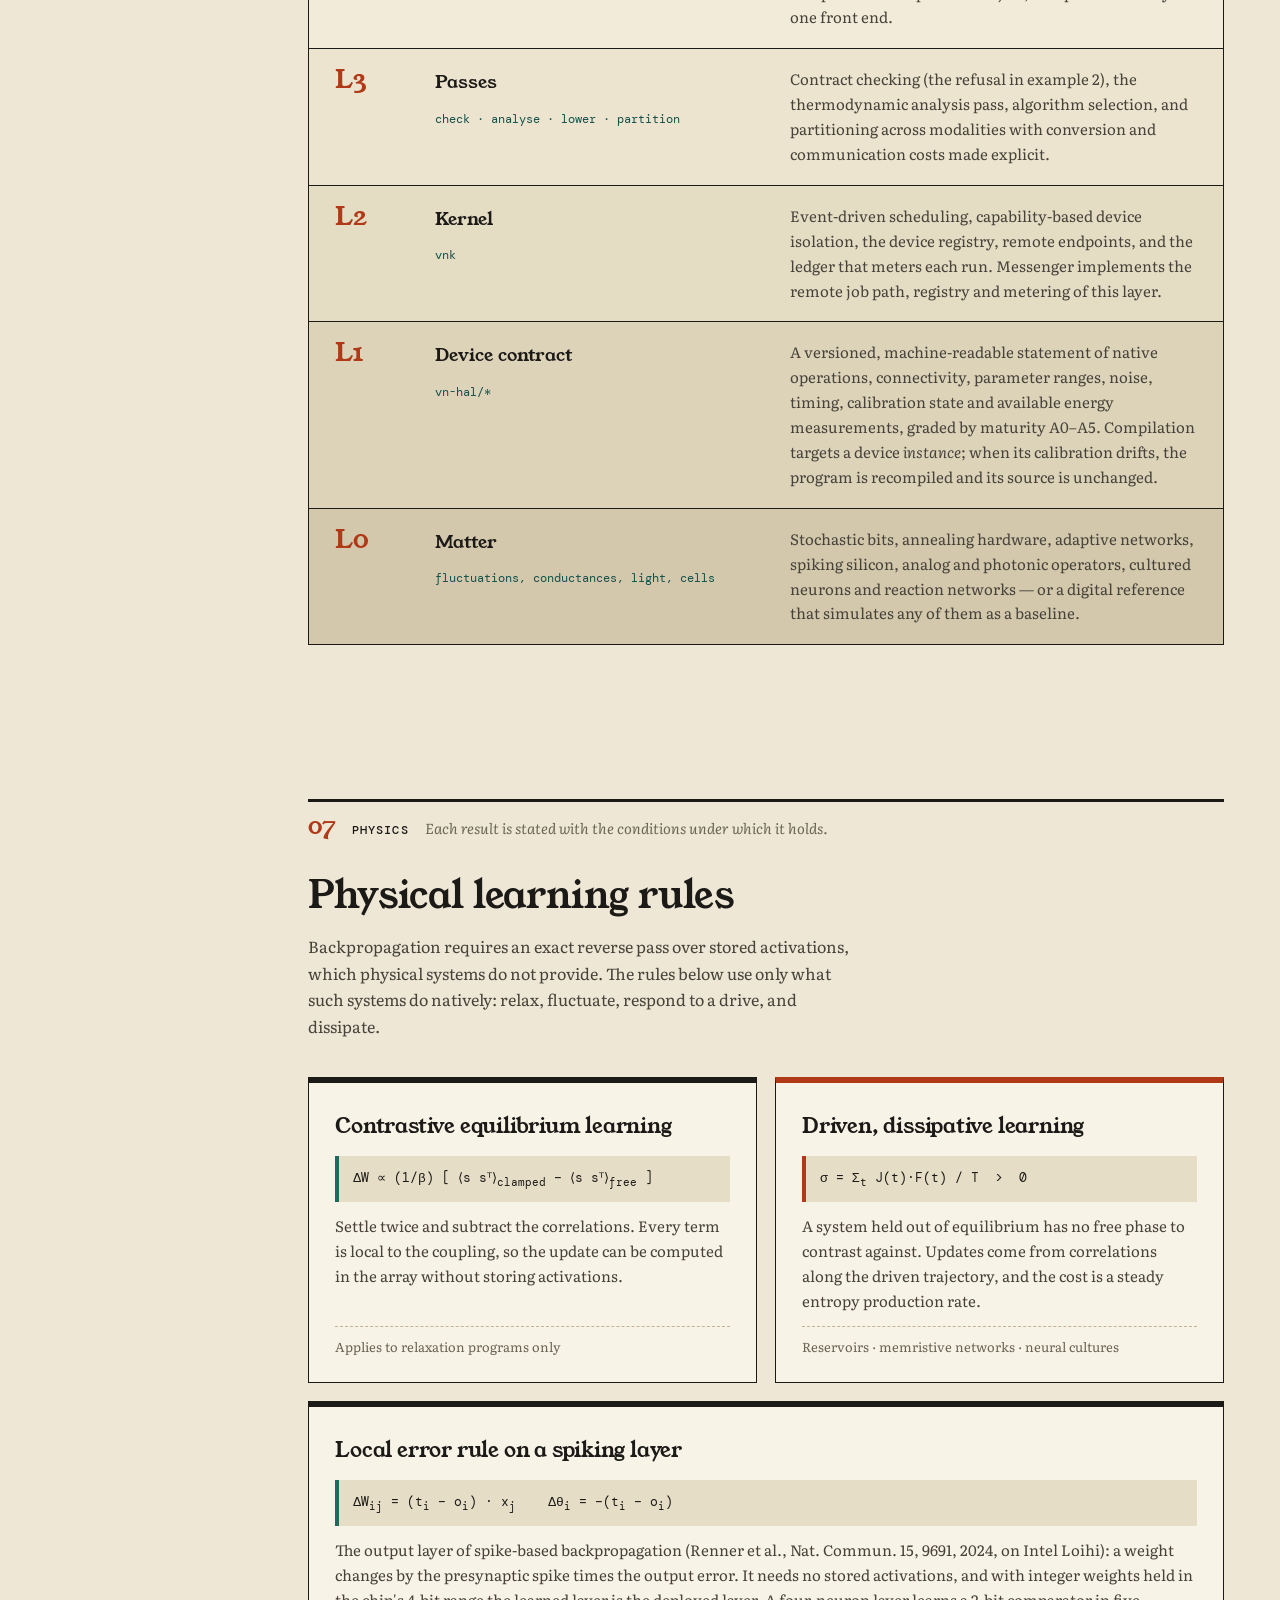
==== commit 266828ad: "Redesign: paper-and-ink look, left index navigation, regime monitor restored" ====
--- a/index.html
+++ b/index.html
@@ -1,4 +1,4 @@
-<!DOCTYPE html>
+﻿<!DOCTYPE html>
 <html lang="en">
 <head>
 <meta charset="utf-8">
@@ -7,415 +7,402 @@
 <meta name="description" content="vonNeuro is a language, compiler and runtime for computation by physical dynamics: p-bits, annealers, memristive and analog circuits, neuromorphic chips running spiking neural networks. Worked examples run on laboratory hardware through vonNeuro Messenger, from Python or VS Code.">
 <meta property="og:title" content="vonNeuro — a programming system for physical computing">
 <meta property="og:description" content="Minimise, sample or evolve: programs with computational and thermodynamic contracts, compiled onto physical devices.">
-<meta name="theme-color" content="#0B0C0E">
-<meta name="color-scheme" content="dark">
+<meta name="theme-color" content="#1B1A17">
+<meta name="color-scheme" content="light">
 <link rel="preconnect" href="https://fonts.googleapis.com">
 <link rel="preconnect" href="https://fonts.gstatic.com" crossorigin>
-<link href="https://fonts.googleapis.com/css2?family=Inter:wght@400;500;600;700&family=IBM+Plex+Mono:wght@400;500&display=swap" rel="stylesheet">
+<link href="https://fonts.googleapis.com/css2?family=Young+Serif&family=Literata:ital,opsz,wght@0,7..72,400;0,7..72,600;1,7..72,400&family=DM+Mono:wght@400;500&display=swap" rel="stylesheet">
 <link rel="icon" type="image/png" sizes="64x64" href="assets/favicon-64.png">
 <link rel="apple-touch-icon" sizes="180x180" href="assets/apple-touch-icon.png">
 
 <style>
 /* ─────────────────────────────────────────────
-   vonNeuro — tokens
+   vonNeuro — lab-notebook design
+   paper, ink and the colours of copper oxide
    ───────────────────────────────────────────── */
 :root{
-  --bg:       #0B0C0E;
-  --panel:    #131519;
-  --line:     #26292F;
-  --line-2:   #1C1E23;
-  --txt:      #ECEDEF;
-  --txt-mid:  #A4A8B0;
-  --txt-soft: #7D828B;
-  --arc:      #4F6EF7;   /* relaxation / equilibrium */
-  --arc-2:    #9AAFFF;
-  --arc-dim:  #4F6EF722;
-  --heat:     #E08A3C;   /* driven / dissipative */
-  --heat-dim: #E08A3C1A;
-  --ok:       #5FD4C4;   /* sampling */
-  --active-neural: #9AAFFF;
-
-  --rail: 168px;
-  --pad: clamp(20px, 5vw, 56px);
-  --maxw: 1240px;
-
-  --f-display: "Inter", "Segoe UI", system-ui, sans-serif;
-  --f-body: "Inter", "Segoe UI", system-ui, sans-serif;
-  --f-label: "Inter", "Segoe UI", system-ui, sans-serif;
-  --f-code: "IBM Plex Mono", ui-monospace, "SF Mono", Menlo, monospace;
+  --paper:#EEE7D6; --paper-2:#E6DDC6; --card:#F8F3E7; --ink:#1B1A17; --ink-2:#2B2923;
+  --txt:#1B1A17; --txt-mid:#47433A; --txt-soft:#6B6556;
+  --rule:#1B1A17; --line:#BFB596; --line-2:#D5CBB0;
+  --patina:#1D6A5E; --patina-d:#14514A; --ochre:#8F6310; --oxide:#B03A17;
+  /* names the rest of the page already uses */
+  --bg:var(--paper); --panel:var(--card);
+  --arc:var(--patina); --arc-2:var(--patina-d); --arc-dim:#1D6A5E18;
+  --ok:var(--ochre); --heat:var(--oxide); --heat-dim:#B03A1712;
+  /* the same hues, lifted for dark ink panels */
+  --on-ink:#EEE7D6; --on-ink-soft:#A39B86; --patina-hi:#62C2AE; --ochre-hi:#E5AD3E; --oxide-hi:#EE6E45;
+
+  --side:252px;
+  --pad:clamp(20px,4.4vw,64px);
+  --maxw:1040px;
+
+  --f-display:"Young Serif","Iowan Old Style","Palatino Linotype",Georgia,serif;
+  --f-body:"Literata","Iowan Old Style",Georgia,"Times New Roman",serif;
+  --f-label:"DM Mono",ui-monospace,"SF Mono",Menlo,monospace;
+  --f-code:"DM Mono",ui-monospace,"SF Mono",Menlo,monospace;
 }
 
 *{box-sizing:border-box}
-html{-webkit-text-size-adjust:100%; scroll-behavior:smooth; background:var(--bg)}
+html{-webkit-text-size-adjust:100%; scroll-behavior:smooth; background:var(--paper)}
 body{
-  margin:0; background:var(--bg); color:var(--txt);
-  font-family:var(--f-body); font-size:16.5px; line-height:1.6; font-feature-settings:"cv11","ss01";
-  -webkit-font-smoothing:antialiased; text-rendering:optimizeLegibility;
-  overflow-x:hidden;
+  margin:0; background:var(--paper); color:var(--txt);
+  font-family:var(--f-body); font-size:17px; line-height:1.66; font-weight:400;
+  -webkit-font-smoothing:antialiased; text-rendering:optimizeLegibility; overflow-x:clip;
 }
 img,svg,canvas{display:block; max-width:100%}
 a{color:inherit; text-decoration:none}
-::selection{background:var(--arc); color:#fff}
-:focus-visible{outline:2px solid var(--arc-2); outline-offset:3px; border-radius:6px}
+p a, .foot a, .tail a, .host a, .hero-meta a, .foot-collab a, .access-note a{color:var(--patina-d); text-decoration:underline; text-decoration-thickness:1px; text-underline-offset:3px}
+p a:hover, .foot a:hover{color:var(--oxide)}
+::selection{background:var(--ink); color:var(--paper)}
+:focus-visible{outline:2px solid var(--oxide); outline-offset:3px}
 @media (prefers-reduced-motion: reduce){
   html{scroll-behavior:auto}
   *{animation-duration:.001ms !important; transition-duration:.001ms !important}
 }
 
-.page{position:relative; z-index:1}
-
 /* ── type ── */
-.label{font-family:var(--f-label); font-size:12px; font-weight:600; letter-spacing:.04em; text-transform:uppercase; color:var(--txt-soft)}
-.h-display{font-family:var(--f-display); font-weight:650; letter-spacing:-.032em; line-height:1.04; margin:0; color:#F5F6F7}
-.h-sec{font-family:var(--f-display); font-weight:650; font-size:clamp(1.7rem,2.8vw,2.3rem); letter-spacing:-.025em; line-height:1.12; margin:0 0 14px; color:#F5F6F7}
-.lede{font-size:clamp(1.02rem,1.35vw,1.16rem); color:var(--txt-mid); max-width:58ch; margin:0}
-.mono{font-family:var(--f-code)}
-
-/* ── shell ── */
+.label{font-family:var(--f-label); font-size:11.5px; font-weight:500; letter-spacing:.09em; text-transform:uppercase; color:var(--txt-soft)}
+.h-display{font-family:var(--f-display); font-weight:400; letter-spacing:-.02em; line-height:1.06; margin:0; color:var(--ink)}
+.h-sec{font-family:var(--f-display); font-weight:400; font-size:clamp(1.8rem,3vw,2.5rem); letter-spacing:-.015em; line-height:1.12; margin:0 0 16px; color:var(--ink)}
+.lede{font-size:clamp(1rem,1.25vw,1.1rem); color:var(--txt-mid); max-width:62ch; margin:0}
+.mono{font-family:var(--f-code); font-size:.86em}
+b{font-weight:600; color:var(--ink)}
+em{font-style:italic}
+
+/* ── shell: a fixed index on the left, the text beside it ── */
+.page{position:relative}
 .wrap{max-width:var(--maxw); margin:0 auto; padding-inline:var(--pad)}
-.rail-row{display:grid; grid-template-columns:var(--rail) minmax(0,1fr); gap:0}
-.rail{padding-top:10px; padding-right:24px}
+main, .cta, footer{margin-left:var(--side)}
+section{position:relative}
+section[id]{scroll-margin-top:24px}
+.sec-pad{padding-block:clamp(48px,6vw,88px)}
+main{counter-reset:sec}
+section.sec-pad{counter-increment:sec}
+
+/* section head: number, name, note — a ruled line above, like a notebook entry */
+.rail-row{display:block; min-width:0} .col{min-width:0} .wrap, section, main{min-width:0; max-width:100%}
+.rail{display:flex; flex-wrap:wrap; align-items:baseline; gap:4px 16px; border-top:3px solid var(--rule); padding-top:12px; margin-bottom:34px}
+.rail::before{content:counter(sec, decimal-leading-zero); font-family:var(--f-display); font-size:1.5rem; line-height:1; color:var(--oxide)}
+.rail .label{color:var(--ink); font-weight:500}
 .rail-tick{display:none}
-.rail-note{font-family:var(--f-body); font-size:13px; color:var(--txt-soft); margin-top:10px; line-height:1.5}
-.col{padding-left:clamp(20px,3.4vw,44px)}
-section{position:relative; border-top:1px solid var(--line-2)}
-section[id]{scroll-margin-top:74px}
-.sec-pad{padding-block:clamp(56px,7vw,104px)}
-
-/* ── header ── */
-.hdr{
-  position:sticky; top:0; z-index:70; background:rgba(11,12,14,.86); backdrop-filter:blur(10px); -webkit-backdrop-filter:blur(10px);
-  border-bottom:1px solid var(--line-2); transition:background .3s ease, border-color .3s ease;
+.rail-note{flex:1 1 100%; max-width:68ch; margin:2px 0 0; font-family:var(--f-body); font-style:italic; font-size:14.5px; line-height:1.5; color:var(--txt-soft)}
+.col{padding-left:0}
+.rail .pill{margin-top:8px}
+
+/* ── index (navigation) ── */
+.side{
+  position:fixed; inset:0 auto 0 0; width:var(--side); z-index:80; background:var(--ink); color:var(--on-ink);
+  display:flex; flex-direction:column; padding:26px 22px 22px; overflow-y:auto; scrollbar-width:thin; scrollbar-color:#4a463c transparent;
 }
-.hdr.stuck{border-bottom-color:var(--line)}
-.hdr-in{display:flex; align-items:center; gap:14px; height:60px}
-.hdr-in .btn{white-space:nowrap; padding:7px 14px; font-size:14px}
-.brand{display:flex; align-items:center; gap:10px; margin-right:auto; flex:none}
-.brand img{width:28px; height:28px; object-fit:contain; transition:filter .25s ease, transform .5s cubic-bezier(.2,.8,.3,1)}
-.brand:hover img{filter:brightness(1.12); transform:translateY(1px)}
-.brand b{font-family:var(--f-display); font-weight:650; font-size:16.5px; letter-spacing:-.015em}
-.brand span{display:none}
-.nav{display:flex; gap:26px; align-items:center; margin-right:12px}
-.nav a{font-size:14px; color:var(--txt-mid); padding-block:6px; transition:color .15s ease; white-space:nowrap}
-.nav a:hover{color:var(--txt)}
+.brand{display:flex; align-items:center; gap:12px; margin-bottom:6px}
+.brand img{width:34px; height:34px; object-fit:contain}
+.brand b{font-family:var(--f-display); font-weight:400; font-size:1.45rem; letter-spacing:-.01em; color:var(--on-ink)}
+.side .tag-line{font-size:12.5px; line-height:1.45; color:var(--on-ink-soft); margin:0 0 26px; font-style:italic}
+.side h6{margin:0 0 8px; font-family:var(--f-label); font-size:10.5px; font-weight:500; letter-spacing:.14em; text-transform:uppercase; color:#7e7766}
+.toc{list-style:none; margin:0 0 24px; padding:0; counter-reset:toc}
+.toc li{counter-increment:toc}
+.toc a{display:grid; grid-template-columns:28px 1fr; align-items:baseline; padding:6px 0 6px 10px; font-size:14.5px; color:var(--on-ink-soft); border-left:2px solid #3a372f; transition:color .15s ease, border-color .15s ease, background .15s ease}
+.toc a::before{content:counter(toc, decimal-leading-zero); font-family:var(--f-label); font-size:11px; color:#7e7766}
+.toc a:hover{color:var(--on-ink); border-left-color:var(--on-ink-soft)}
+.toc a.on{color:var(--on-ink); border-left-color:var(--oxide-hi); background:linear-gradient(90deg,#ffffff0d,transparent)}
+.toc a.on::before{color:var(--oxide-hi)}
+.side .more{list-style:none; margin:0 0 24px; padding:0}
+.side .more a{display:flex; justify-content:space-between; padding:6px 0; font-size:14.5px; color:var(--on-ink-soft); border-bottom:1px dotted #46423a}
+.side .more a:hover{color:var(--on-ink)}
+.side .more a::after{content:"\2197"; font-family:var(--f-label); font-size:11px; opacity:.7}
+.side .go{margin-top:auto; display:flex; flex-direction:column; gap:8px}
+.side .go a{display:block; text-align:center; font-family:var(--f-label); font-size:12.5px; letter-spacing:.04em; padding:10px 12px; border:1px solid #5a5547; color:var(--on-ink)}
+.side .go a.solid{background:var(--oxide); border-color:var(--oxide); color:#fff}
+.side .go a:hover{background:#ffffff14}
+.side .go a.solid:hover{background:#c8461f}
+.top-bar{display:none}
+
+@media (max-width:980px){
+  :root{--side:0px}
+  .top-bar{position:sticky; top:0; z-index:90; display:flex; align-items:center; gap:12px; background:var(--ink); color:var(--on-ink); padding:10px 16px}
+  .top-bar img{width:26px; height:26px; object-fit:contain}
+  .top-bar b{font-family:var(--f-display); font-weight:400; font-size:1.2rem; margin-right:auto}
+  .top-bar button{font-family:var(--f-label); font-size:12px; letter-spacing:.06em; text-transform:uppercase; background:transparent; color:var(--on-ink); border:1px solid #5a5547; padding:7px 12px; cursor:pointer}
+  .side{inset:auto; position:fixed; top:49px; left:0; right:0; bottom:0; width:auto; transform:translateY(-8px); opacity:0; pointer-events:none; transition:opacity .18s ease, transform .18s ease; padding:20px 20px 28px}
+  .side.open{opacity:1; transform:none; pointer-events:auto}
+  .side .brand, .side .tag-line{display:none}
+  .side .go{margin-top:8px}
+  main, .cta, footer{margin-left:0}
+}
+
+/* ── buttons ── */
 .btn{
   display:inline-flex; align-items:center; gap:9px; justify-content:center;
-  font-family:var(--f-body); font-size:14.5px; font-weight:500;
-  padding:10px 18px; border-radius:6px; border:1px solid var(--arc);
-  background:var(--arc); color:#fff; cursor:pointer;
-  transition:background .18s ease, border-color .18s ease, box-shadow .25s ease, color .18s ease;
+  font-family:var(--f-label); font-size:13.5px; font-weight:500; letter-spacing:.02em;
+  padding:11px 18px; border-radius:0; border:1.5px solid var(--ink);
+  background:var(--ink); color:var(--paper); cursor:pointer;
+  box-shadow:3px 3px 0 var(--oxide); transform:translate(0,0);
+  transition:transform .12s ease, box-shadow .12s ease, background .15s ease, color .15s ease;
 }
-.btn:hover{background:#6681F8; border-color:#6681F8}
-.btn-ghost{background:transparent; color:var(--txt); border-color:var(--line)}
-.btn-ghost:hover{background:#ffffff0a; color:var(--txt); border-color:#41454D}
-@media (max-width:1080px){
-  .hdr-in{flex-wrap:wrap; height:auto; padding-block:11px 0; gap:14px}
-  .nav{order:3; width:100%; gap:20px; overflow-x:auto; scrollbar-width:none; border-top:1px solid var(--line-2); padding-block:9px}
-  .nav::-webkit-scrollbar{display:none}
-  .nav a{white-space:nowrap; font-size:14px}
+.btn:hover{transform:translate(2px,2px); box-shadow:1px 1px 0 var(--oxide)}
+.btn-ghost{background:transparent; color:var(--ink); box-shadow:3px 3px 0 var(--line)}
+.btn-ghost:hover{background:var(--card); box-shadow:1px 1px 0 var(--line)}
+.btn .play{width:0; height:0; border-style:solid; border-width:5px 0 5px 8px; border-color:transparent transparent transparent currentColor}
+.btn small{font-size:12px; color:var(--txt-soft); font-weight:400}
+
+/* ── hero ── */
+.hero{
+  background-color:var(--paper);
+  background-image:linear-gradient(#1b1a1710 1px, transparent 1px), linear-gradient(90deg,#1b1a1710 1px, transparent 1px);
+  background-size:28px 28px; background-position:-1px -1px;
+  border-bottom:3px solid var(--rule);
 }
-@media (max-width:560px){ .hdr-in .btn-ghost{display:none} .live-bar .src{display:none} }
-@media (max-width:480px){
-  .hdr-in{gap:8px}
-  .hdr-in .btn{padding:7px 11px; font-size:13.5px}
-}
-
-/* ── hero ── */
-.hero{border-top:0}
-.hero::before{display:none}
-.hero-grid{display:grid; grid-template-columns:minmax(0,1fr) minmax(0,470px); gap:clamp(28px,4vw,64px); align-items:start; padding-block:clamp(48px,6.5vw,84px)}
-.eyebrow{display:flex; align-items:center; gap:12px; margin-bottom:26px}
-.dot{width:7px; height:7px; background:#3FB950; border-radius:50%; flex:none}
-.eyebrow.label{color:var(--txt-mid); letter-spacing:.02em; text-transform:none; font-weight:500; font-size:13.5px}
-h1.hero-h{font-size:clamp(2rem,3.5vw,2.85rem); line-height:1.1}
-h1.hero-h .soft{color:var(--txt-soft)}
-.hero-sub{margin-top:26px}
-.hero-cta{display:flex; flex-wrap:wrap; gap:12px; align-items:center; margin-top:34px}
-.btn .play{width:0; height:0; border-style:solid; border-width:5px 0 5px 8px; border-color:transparent transparent transparent currentColor}
-.btn small{font-size:12.5px; color:var(--txt-soft); font-weight:400}
-.intro-dlg{width:min(960px,calc(100vw - 32px)); max-width:none; padding:0; border:1px solid var(--line); border-radius:10px; background:var(--panel); color:var(--txt)}
-.intro-dlg::backdrop{background:rgba(0,0,0,.72)}
-.intro-dlg .bar{display:flex; align-items:center; justify-content:space-between; gap:12px; padding:10px 14px; border-bottom:1px solid var(--line); font-size:14px; font-weight:600}
-.intro-dlg .x{background:none; border:1px solid var(--line); border-radius:6px; color:var(--txt-mid); font-size:13px; padding:5px 10px; cursor:pointer}
-.intro-dlg .x:hover{color:var(--txt); border-color:#41454D}
+.hero-grid{display:grid; grid-template-columns:minmax(0,1fr) minmax(0,400px); gap:clamp(28px,4vw,60px); align-items:start; padding-block:clamp(44px,6vw,84px)}
+.eyebrow{display:flex; align-items:center; gap:12px; margin-bottom:22px}
+.dot{width:9px; height:9px; background:var(--patina); border-radius:50%; flex:none; box-shadow:0 0 0 3px #1D6A5E2e}
+.eyebrow.label{color:var(--ink)}
+h1.hero-h{font-size:clamp(2rem,3.3vw,2.85rem); line-height:1.1}
+h1.hero-h .soft{color:var(--oxide)}
+.hero-sub{margin-top:24px}
+.hero-sub b{color:var(--ink)}
+.hero-cta{display:flex; flex-wrap:wrap; gap:14px 16px; align-items:center; margin-top:34px}
+.hero-meta{margin-top:22px; font-size:13.5px; color:var(--txt-soft); font-style:italic}
+.intro-dlg{width:min(960px,calc(100vw - 32px)); max-width:none; padding:0; border:2px solid var(--ink); border-radius:0; background:var(--ink); color:var(--on-ink); box-shadow:8px 8px 0 var(--oxide)}
+.intro-dlg::backdrop{background:rgba(27,26,23,.78)}
+.intro-dlg .bar{display:flex; align-items:center; justify-content:space-between; gap:12px; padding:10px 14px; border-bottom:1px solid #46423a; font-family:var(--f-label); font-size:13px}
+.intro-dlg .x{background:none; border:1px solid #5a5547; border-radius:0; color:var(--on-ink); font-family:var(--f-label); font-size:12px; padding:5px 10px; cursor:pointer}
+.intro-dlg .x:hover{background:#ffffff14}
 .intro-dlg video{display:block; width:100%; aspect-ratio:16/9; background:#000}
-.cmd{display:flex; align-items:center; gap:14px; border:1px solid var(--line); background:rgba(19,21,25,.9); border-radius:6px; padding:8px 8px 8px 14px; font-family:var(--f-code); font-size:14px; color:var(--txt); transition:border-color .2s ease}
-.cmd:hover{border-color:#33373F}
-.cmd .sig{color:var(--arc-2)}
-.copy{font-family:var(--f-label); font-size:11px; letter-spacing:.05em; text-transform:uppercase; border:1px solid var(--line); background:transparent; color:var(--txt-soft); padding:6px 9px; border-radius:6px; cursor:pointer; transition:color .15s ease, border-color .15s ease}
-.copy:hover,.copy[data-done="1"]{color:var(--arc-2); border-color:var(--arc)}
-.hero-meta{margin-top:18px; font-size:13px; color:var(--txt-soft)}
-/* ── live device panel (hero) ── */
-.live{border:1px solid var(--line); background:var(--panel); border-radius:10px; overflow:hidden}
-.live-bar{display:flex; align-items:center; gap:10px; padding:13px 18px; border-bottom:1px solid var(--line); font-size:13.5px; font-weight:600; color:var(--txt)}
-.live-bar .src{margin-left:auto; font-weight:400; color:var(--txt-soft); font-size:12.5px}
+
+/* the bench register: a card of live devices */
+.live{border:2px solid var(--ink); background:var(--card); box-shadow:7px 7px 0 var(--ink)}
+.live-bar{display:flex; align-items:center; gap:10px; padding:12px 16px; background:var(--ink); color:var(--on-ink); font-family:var(--f-label); font-size:12.5px; letter-spacing:.05em; text-transform:uppercase}
+.live-bar .dot{background:var(--patina-hi); box-shadow:0 0 0 3px #62c2ae33}
+.live-bar .src{margin-left:auto; color:var(--on-ink-soft); text-transform:none; letter-spacing:0; font-size:12px}
 .live ul{list-style:none; margin:0; padding:0}
-.live li{display:grid; grid-template-columns:minmax(0,1fr) auto; gap:4px 14px; padding:13px 18px; border-bottom:1px solid var(--line-2)}
+.live li{display:grid; grid-template-columns:minmax(0,1fr) auto; gap:2px 14px; padding:12px 16px; border-bottom:1px dashed var(--line)}
 .live li:last-child{border-bottom:0}
-.live li a{font-size:14.5px; font-weight:500; color:var(--txt)}
-.live li a:hover{color:var(--arc-2)}
-.live li small{grid-column:1; font-family:var(--f-code); font-size:12px; color:var(--txt-soft)}
-.live .st{grid-column:2; grid-row:1 / span 2; align-self:center; display:inline-flex; align-items:center; gap:7px; font-size:12.5px; color:var(--txt-soft)}
-.live .st::before{content:""; width:7px; height:7px; border-radius:50%; background:#5A5F68}
-.live .st.online{color:#7EE787} .live .st.online::before{background:#3FB950}
-.live .st.restricted, .live .st.busy{color:#E3B341} .live .st.restricted::before, .live .st.busy::before{background:#D29922}
-.live-foot{display:flex; justify-content:space-between; gap:12px; padding:12px 18px; border-top:1px solid var(--line); font-size:13px; color:var(--txt-soft); background:#0F1013}
-.live-foot a{color:var(--arc-2)}
-.strip{border-top:1px solid var(--line-2); padding-block:16px; display:flex; flex-wrap:wrap; gap:8px 28px; align-items:center}
-.strip ul{display:flex; flex-wrap:wrap; gap:8px 22px; list-style:none; margin:0; padding:0}
-.strip li{font-family:var(--f-code); font-size:12.5px; color:var(--txt-mid); transition:color .2s ease}
-.strip li:hover{color:var(--arc-2)}
-
-/* ── monitor ── */
-.monitor{border:1px solid var(--line); background:#0F1013; border-radius:10px; overflow:hidden; box-shadow:0 30px 60px -34px #000, 0 0 0 1px #4F6EF714}
-.mon-bar{display:flex; align-items:center; gap:10px; padding:9px 12px; border-bottom:1px solid var(--line); background:#121418}
-.mon-bar .label{font-size:11px; transition:color .4s ease}
-.mon-led{width:5px; height:5px; border-radius:50%; background:var(--arc-2); box-shadow:0 0 10px #4F6EF7; transition:background .4s ease, box-shadow .4s ease}
-.mon-state{margin-left:auto; font-family:var(--f-code); font-size:10.5px; color:var(--txt-soft)}
-.mon-body{padding:14px 14px 10px}
+.live li a{font-size:15px; font-weight:600; color:var(--ink); line-height:1.35}
+.live li a:hover{color:var(--oxide)}
+.live li small{grid-column:1; font-family:var(--f-code); font-size:11.5px; color:var(--txt-soft)}
+.live .st{grid-column:2; grid-row:1 / span 2; align-self:center; display:inline-flex; align-items:center; gap:7px; font-family:var(--f-label); font-size:11px; letter-spacing:.06em; text-transform:uppercase; color:var(--txt-soft)}
+.live .st::before{content:""; width:9px; height:9px; border-radius:50%; background:transparent; border:1.5px solid var(--txt-soft)}
+.live .st.online{color:var(--patina-d)} .live .st.online::before{background:var(--patina); border-color:var(--patina)}
+.live .st.restricted, .live .st.busy{color:var(--ochre)} .live .st.restricted::before, .live .st.busy::before{background:var(--ochre); border-color:var(--ochre)}
+.live-foot{display:flex; justify-content:space-between; gap:12px; padding:11px 16px; border-top:2px solid var(--ink); font-family:var(--f-label); font-size:12px; color:var(--txt-mid); background:var(--paper-2)}
+.live-foot a{color:var(--oxide); text-decoration:underline; text-underline-offset:3px}
+@media (max-width:1100px){ .hero-grid{grid-template-columns:minmax(0,1fr)} .live{max-width:520px} }
+@media (max-width:560px){ .live-bar .src{display:none} }
+
+/* ── regime monitor (kept: the network that relaxes, samples and is driven) ── */
+.reg-top{display:grid; grid-template-columns:minmax(0,1fr) minmax(0,340px); gap:clamp(24px,4vw,56px); align-items:start}
+.monitor{border:2px solid var(--ink); background:var(--ink); color:var(--on-ink); box-shadow:6px 6px 0 var(--oxide)}
+.mon-bar{display:flex; align-items:center; gap:10px; padding:9px 12px; border-bottom:1px solid #46423a}
+.mon-bar .label{font-size:10.5px; color:var(--on-ink-soft); transition:color .4s ease}
+.mon-led{width:7px; height:7px; border-radius:50%; background:var(--patina-hi); transition:background .4s ease}
+.mon-state{margin-left:auto; font-family:var(--f-code); font-size:10.5px; color:var(--on-ink-soft)}
+.mon-body{padding:12px 12px 8px}
 #lattice{width:100%; height:auto; aspect-ratio:1/1}
-.mon-trace-wrap{padding:0 14px 12px}
-#trace{width:100%; height:82px}
-.mon-read{display:grid; grid-template-columns:repeat(3,1fr); border-top:1px solid var(--line)}
-.mon-read div{padding:10px 12px; border-right:1px solid var(--line)}
+.mon-trace-wrap{padding:0 12px 10px}
+#trace{width:100%; height:78px}
+.mon-read{display:grid; grid-template-columns:repeat(3,1fr); border-top:1px solid #46423a}
+.mon-read div{padding:9px 12px; border-right:1px solid #46423a}
 .mon-read div:last-child{border-right:0}
-.mon-read span{display:block; font-family:var(--f-label); font-size:11px; letter-spacing:.05em; text-transform:uppercase; color:var(--txt-soft); margin-bottom:4px; white-space:nowrap; overflow:hidden; text-overflow:ellipsis}
-.mon-read b{font-family:var(--f-code); font-weight:500; font-size:14px; color:#F3F4F6; font-variant-numeric:tabular-nums}
-@media (max-width:1020px){ .hero-grid{grid-template-columns:1fr} .monitor{max-width:470px} }
-
-/* ── premise ── */
+.mon-read span{display:block; font-family:var(--f-label); font-size:10px; letter-spacing:.08em; text-transform:uppercase; color:var(--on-ink-soft); margin-bottom:3px; white-space:nowrap; overflow:hidden; text-overflow:ellipsis}
+.mon-read b{font-family:var(--f-code); font-weight:500; font-size:13.5px; color:var(--on-ink); font-variant-numeric:tabular-nums}
+.mon-cap{margin:10px 0 0; font-size:12.5px; font-style:italic; color:var(--txt-soft)}
+@media (max-width:900px){ .reg-top{grid-template-columns:1fr} .monitor{max-width:360px} }
+
+/* ── approach: three columns separated by rules, not boxes ── */
 .thesis{display:grid; grid-template-columns:repeat(3,1fr); gap:0}
-.thesis > div{padding:0 clamp(16px,2.2vw,32px); border-left:1px solid var(--line-2)}
+.thesis > div{padding:0 clamp(16px,2.2vw,30px); border-left:1px solid var(--rule)}
 .thesis > div:first-child{padding-left:0; border-left:0}
-.thesis h3{font-family:var(--f-display); font-weight:600; font-size:1.3rem; letter-spacing:-.02em; margin:14px 0 10px; line-height:1.15; color:#F3F4F6}
+.thesis h3{font-family:var(--f-display); font-weight:400; font-size:1.4rem; letter-spacing:-.01em; margin:12px 0 10px; line-height:1.15; color:var(--ink)}
 .thesis p{margin:0; font-size:15.5px; color:var(--txt-mid)}
-.thesis code{color:var(--arc-2)}
+.thesis code{color:var(--patina-d)}
 @media (max-width:820px){
-  .thesis{grid-template-columns:1fr; gap:30px}
-  .thesis > div{padding:0; border-left:0; border-top:1px solid var(--line-2); padding-top:20px}
+  .thesis{grid-template-columns:1fr; gap:26px}
+  .thesis > div{padding:0; border-left:0; border-top:1px solid var(--rule); padding-top:18px}
   .thesis > div:first-child{border-top:0; padding-top:0}
 }
 
-/* ── regimes ── */
-.regimes{display:grid; grid-template-columns:repeat(3,1fr); gap:1px; background:var(--line-2); border:1px solid var(--line); border-radius:10px; overflow:hidden; margin-top:38px}
-.regime{background:var(--panel); padding:clamp(20px,2.4vw,28px); display:flex; flex-direction:column; gap:14px; transition:background .25s ease}
-.regime:hover{background:#181A1F}
-.regime svg{width:100%; height:66px; overflow:visible}
-.regime h3{font-family:var(--f-display); font-weight:600; font-size:1.2rem; letter-spacing:-.02em; margin:0; color:#F3F4F6}
-.regime .kw{font-family:var(--f-code); font-size:12px}
-.regime p{margin:0; font-size:14.8px; color:var(--txt-mid)}
-.regime .foot{font-size:13px; color:var(--txt-soft); margin-top:auto; padding-top:8px; border-top:1px solid var(--line-2)}
-.r1 .kw{color:var(--arc-2)} .r2 .kw{color:var(--ok)} .r3 .kw{color:var(--heat)}
-@media (max-width:880px){ .regimes{grid-template-columns:1fr} }
-
-/* ── wetware ── */
-.bio{display:grid; grid-template-columns:repeat(3,1fr); gap:1px; background:var(--line-2); border:1px solid var(--line); border-radius:10px; overflow:hidden; margin-top:38px}
-.bio-item{background:var(--panel); padding:clamp(20px,2.4vw,28px); display:flex; flex-direction:column; gap:12px; transition:background .25s ease}
-.bio-item:hover{background:#181A1F}
-.bio-item .kw{font-family:var(--f-code); font-size:12px; color:var(--heat)}
-.bio-item h3{font-family:var(--f-display); font-weight:600; font-size:1.16rem; letter-spacing:-.02em; margin:0; color:#F3F4F6}
+/* ── shared "specimen cards": paper, one ink line, a colour tab on top ── */
+.regimes, .bio, .cards, .tools, .chain{display:grid; gap:18px; margin-top:38px}
+.regimes{grid-template-columns:repeat(3,1fr)}
+.bio{grid-template-columns:repeat(3,1fr)}
+.cards{grid-template-columns:repeat(2,1fr)}
+.tools{grid-template-columns:repeat(3,1fr)}
+.chain{grid-template-columns:repeat(5,1fr); gap:0; border:1px solid var(--ink); background:var(--card)}
+.regime, .bio-item, .card, .tool{background:var(--card); border:1px solid var(--ink); border-top:6px solid var(--ink); padding:clamp(18px,2.2vw,26px); display:flex; flex-direction:column; gap:12px; min-width:0; transition:transform .15s ease, box-shadow .15s ease}
+.regime:hover, .bio-item:hover, .card:hover, .tool:hover{transform:translate(-2px,-2px); box-shadow:5px 5px 0 var(--ink)}
+.r1{border-top-color:var(--patina)} .r2{border-top-color:var(--ochre)} .r3{border-top-color:var(--oxide)}
+.bio-item{border-top-color:var(--ochre)} .tool{border-top-color:var(--patina)} .card{border-top-color:var(--ink)} .card.neq{border-top-color:var(--oxide)}
+.regime svg{width:100%; height:62px; overflow:visible}
+.regime h3, .bio-item h3, .tool h3{font-family:var(--f-display); font-weight:400; font-size:1.3rem; letter-spacing:-.01em; margin:0; color:var(--ink); line-height:1.2}
+.card h4{font-family:var(--f-display); font-weight:400; font-size:1.3rem; letter-spacing:-.01em; margin:0; color:var(--ink)}
+.regime .kw, .bio-item .kw, .tool .kw{font-family:var(--f-code); font-size:11.5px; letter-spacing:.06em; text-transform:uppercase}
+.r1 .kw{color:var(--patina-d)} .r2 .kw{color:var(--ochre)} .r3 .kw{color:var(--oxide)}
+.bio-item .kw{color:var(--ochre)} .tool .kw{color:var(--patina-d)}
+.regime p, .bio-item dd, .card p, .tool p{margin:0; font-size:15px; color:var(--txt-mid)}
+.regime .foot, .bio-item .foot, .card .foot, .tool .foot{font-size:13px; color:var(--txt-soft); margin:auto 0 0; padding-top:10px; border-top:1px dashed var(--line); line-height:1.5}
 .bio-item dl{margin:2px 0 0; display:flex; flex-direction:column; gap:8px}
-.bio-item dl > div{display:grid; grid-template-columns:64px minmax(0,1fr); gap:12px; align-items:baseline; border-top:1px solid var(--line-2); padding-top:8px}
+.bio-item dl > div{display:grid; grid-template-columns:64px minmax(0,1fr); gap:12px; align-items:baseline; border-top:1px dashed var(--line); padding-top:8px}
 .bio-item dl > div:first-child{border-top:0; padding-top:0}
-.bio-item dt{font-family:var(--f-label); font-size:11px; font-weight:600; letter-spacing:.05em; text-transform:uppercase; color:var(--txt-soft)}
-.bio-item dd{margin:0; font-size:14.4px; color:var(--txt-mid)}
-.bio-item .foot{font-size:13px; color:var(--txt-soft); margin:auto 0 0; padding-top:10px; border-top:1px solid var(--line-2); line-height:1.5}
-@media (max-width:880px){ .bio{grid-template-columns:1fr} }
-
-/* ── stack ── */
-.stack{margin-top:38px; border:1px solid var(--line); border-radius:10px; overflow:hidden; background:var(--panel)}
-.layer{position:relative; display:grid; grid-template-columns:88px minmax(0,1fr) minmax(0,1.25fr); gap:clamp(14px,2.4vw,30px); align-items:start; padding:20px clamp(16px,2.4vw,26px); border-bottom:1px solid var(--line-2); transition:background .25s ease}
+.bio-item dt{font-family:var(--f-label); font-size:10.5px; letter-spacing:.08em; text-transform:uppercase; color:var(--txt-soft)}
+.eq{font-family:var(--f-code); font-size:13px; color:var(--ink); background:var(--paper-2); border-left:4px solid var(--patina); padding:11px 14px; overflow-x:auto; white-space:nowrap}
+.card.neq .eq{border-left-color:var(--oxide)}
+@media (max-width:1000px){ .chain{grid-template-columns:repeat(2,1fr)} }
+@media (max-width:980px){ .tools{grid-template-columns:1fr} }
+@media (max-width:880px){ .regimes, .bio{grid-template-columns:1fr} }
+@media (max-width:820px){ .cards{grid-template-columns:1fr} }
+@media (max-width:600px){ .chain{grid-template-columns:1fr} }
+pre.cmdline{padding:9px 12px; font-size:12px; line-height:1.5; color:var(--paper); background:var(--ink); border:0; border-radius:0; white-space:pre-wrap; overflow-wrap:anywhere}
+
+/* ── code: editor on tracing paper, output on ink ── */
+.volt-grid{display:grid; grid-template-columns:minmax(0,1.12fr) minmax(0,.88fr); gap:clamp(24px,3.4vw,48px); margin-top:36px; align-items:start}
+.editor{border:1px solid var(--ink); background:#FBF8EF; box-shadow:5px 5px 0 var(--line-2)}
+.tabs{display:flex; border-bottom:1px solid var(--ink); background:var(--paper-2); overflow-x:auto; scrollbar-width:none}
+.tabs::-webkit-scrollbar{display:none}
+.tab{appearance:none; background:transparent; border:0; border-right:1px solid var(--line); font-family:var(--f-code); font-size:12.5px; color:var(--txt-soft); padding:10px 15px; cursor:pointer; white-space:nowrap; transition:color .16s ease, background .16s ease}
+.tab:hover{color:var(--ink)}
+.tab[aria-selected="true"]{color:var(--ink); background:#FBF8EF; box-shadow:inset 0 3px 0 var(--oxide)}
+.tabname{font-family:var(--f-code); font-size:12.5px; color:var(--ink); padding:10px 15px; display:inline-block; box-shadow:inset 0 3px 0 var(--oxide); background:#FBF8EF}
+pre{margin:0; padding:18px clamp(16px,2vw,22px); font-family:var(--f-code); font-size:12.6px; line-height:1.72; color:#34312A; overflow-x:auto; tab-size:2}
+pre .k{color:var(--patina-d); font-weight:500} pre .t{color:var(--ochre)} pre .n{color:var(--oxide)}
+pre .c{color:#8C8571; font-style:italic} pre .a{color:#8A3470} pre .s{color:#3F6B26} pre .w{color:var(--oxide)}
+.notes{display:flex; flex-direction:column}
+.note{border-top:1px solid var(--line); padding:18px 0}
+.note:first-child{border-top:0; padding-top:0}
+.note code{font-family:var(--f-code); font-size:12.6px; color:var(--oxide); font-weight:500}
+.note p{margin:7px 0 0; font-size:15px; color:var(--txt-mid)}
+@media (max-width:960px){ .volt-grid{grid-template-columns:1fr} }
+
+.out{border:1px solid var(--ink); background:var(--ink); box-shadow:5px 5px 0 var(--line-2)}
+.out-bar{display:flex; justify-content:space-between; gap:10px; padding:10px 14px; border-bottom:1px solid #46423a; font-family:var(--f-label); font-size:11px; letter-spacing:.07em; text-transform:uppercase; color:var(--on-ink-soft)}
+.out pre{font-size:12px; color:#CFE9C9}
+.ex-grid .editor pre{font-size:12px; line-height:1.62}
+.ex-grid .editor pre .k, .ex-grid .editor pre .s{}
+
+/* evidence chain */
+.node{padding:20px 18px; display:flex; flex-direction:column; gap:9px; position:relative; border-left:1px solid var(--ink)}
+.node:first-child{border-left:0}
+.node .n{font-family:var(--f-label); font-size:11px; letter-spacing:.09em; text-transform:uppercase; color:var(--txt-soft)}
+.node h4{font-family:var(--f-display); font-weight:400; font-size:1.08rem; margin:0; color:var(--ink); line-height:1.2}
+.node p{margin:0; font-size:13.8px; color:var(--txt-mid)}
+.tag{display:inline-block; font-family:var(--f-label); font-size:10.5px; font-weight:500; letter-spacing:.07em; text-transform:uppercase; padding:3px 7px; border:1px solid var(--line); color:var(--txt-soft); margin-top:auto; align-self:flex-start}
+.tag.keep{color:var(--patina-d); border-color:var(--patina); background:#1D6A5E14}
+.tag.weak{color:var(--ochre); border-color:var(--ochre); background:#8F631014}
+.tag.recomp{color:var(--ink); border-color:var(--ink); background:#1b1a1710}
+.tag.void{color:var(--oxide); border-color:var(--oxide); background:var(--heat-dim)}
+@media (max-width:1000px){ .node{border-left:0; border-top:1px solid var(--ink)} }
+
+/* stack: a ladder from meaning to matter, drawn as steps that darken */
+.stack{margin-top:38px; border:1px solid var(--ink); background:var(--card)}
+.layer{position:relative; display:grid; grid-template-columns:70px minmax(0,1fr) minmax(0,1.25fr); gap:clamp(14px,2.4vw,30px); align-items:start; padding:18px clamp(16px,2.4vw,26px); border-bottom:1px solid var(--ink); transition:background .2s ease}
 .layer:last-child{border-bottom:0}
-.layer::after{content:""; position:absolute; left:0; top:0; bottom:0; width:2px; background:var(--arc); opacity:0; transition:opacity .25s ease}
-.layer:hover::after{opacity:1}
-.layer .lv{font-family:var(--f-label); font-size:11px; font-weight:600; letter-spacing:.1em; color:var(--txt-soft); padding-top:4px}
-.layer h4{font-family:var(--f-display); font-weight:600; font-size:1.06rem; letter-spacing:-.015em; margin:0 0 4px; color:#F3F4F6}
-.layer .who{font-family:var(--f-code); font-size:12px; color:var(--arc-2)}
-.layer p{margin:0; font-size:14.8px; color:var(--txt-mid)}
-.l5{background:#1C1F24} .l4{background:#191B20} .l3{background:#16181C}
-.l2{background:#131519} .l1{background:#111215} .l0{background:#0A0B0D}
-.layer:hover{background:#20232A}
-.l0:hover{background:#111215}
-@media (max-width:760px){ .layer{grid-template-columns:1fr; gap:6px} .layer .lv{padding-top:0} }
-
-/* ── volt ── */
-.volt-grid{display:grid; grid-template-columns:minmax(0,1.12fr) minmax(0,.88fr); gap:clamp(24px,3.4vw,48px); margin-top:36px; align-items:start}
-.editor{border:1px solid var(--line); border-radius:10px; background:#0F1013; overflow:hidden; box-shadow:0 30px 60px -40px #000}
-.tabs{display:flex; border-bottom:1px solid var(--line); background:#141619; overflow-x:auto; scrollbar-width:none}
-.tabs::-webkit-scrollbar{display:none}
-.tab{appearance:none; background:transparent; border:0; border-right:1px solid var(--line); font-family:var(--f-code); font-size:12.5px; color:var(--txt-soft); padding:11px 15px; cursor:pointer; white-space:nowrap; transition:color .16s ease, background .16s ease}
-.tab:hover{color:var(--txt-mid)}
-.tab[aria-selected="true"]{color:#FFF; background:#0F1013; box-shadow:inset 0 -1px 0 var(--arc)}
-pre{margin:0; padding:20px clamp(16px,2vw,22px); font-family:var(--f-code); font-size:12.6px; line-height:1.72; color:#C9CDD4; overflow-x:auto; tab-size:2}
-pre .k{color:#9AAFFF} pre .t{color:#5FD4C4} pre .n{color:#E4B96A}
-pre .c{color:#6E737C; font-style:italic} pre .a{color:#F07C7C} pre .s{color:#7FD98F} pre .w{color:#E08A3C}
-.notes{display:flex; flex-direction:column; gap:0}
-.note{border-top:1px solid var(--line-2); padding:18px 0}
-.note:first-child{border-top:0; padding-top:0}
-.note code{font-family:var(--f-code); font-size:12.6px; color:var(--arc-2)}
-.note p{margin:7px 0 0; font-size:14.8px; color:var(--txt-mid)}
-@media (max-width:960px){ .volt-grid{grid-template-columns:1fr} }
-
-/* ── cards ── */
-.cards{display:grid; grid-template-columns:repeat(2,1fr); gap:1px; background:var(--line-2); border:1px solid var(--line); margin-top:38px; border-radius:10px; overflow:hidden}
-.card{background:var(--panel); padding:clamp(20px,2.6vw,30px); display:flex; flex-direction:column; gap:12px; transition:background .25s ease}
-.card:hover{background:#181A1F}
-.card h4{font-family:var(--f-display); font-weight:600; font-size:1.17rem; letter-spacing:-.02em; margin:0; color:#F3F4F6}
-.card p{margin:0; font-size:15px; color:var(--txt-mid)}
-.eq{font-family:var(--f-code); font-size:13.2px; color:#E3E5E9; background:var(--arc-dim); border-left:2px solid var(--arc); padding:11px 14px; overflow-x:auto; white-space:nowrap}
-.card.neq .eq{background:var(--heat-dim); border-left-color:var(--heat)}
-.card .foot{font-size:13px; color:var(--txt-soft); margin-top:auto; padding-top:6px}
-@media (max-width:820px){ .cards{grid-template-columns:1fr} }
-
-/* ── evidence chain ── */
-.chain{display:grid; grid-template-columns:repeat(5,1fr); gap:1px; background:var(--line-2); border:1px solid var(--line); border-radius:10px; overflow:hidden; margin-top:38px}
-.node{background:var(--panel); padding:20px 18px; display:flex; flex-direction:column; gap:9px; position:relative}
-.node .n{font-family:var(--f-label); font-size:11px; letter-spacing:.05em; color:var(--txt-soft)}
-.node h4{font-family:var(--f-display); font-weight:600; font-size:1rem; margin:0; color:#F3F4F6; letter-spacing:-.015em}
-.node p{margin:0; font-size:13.6px; color:var(--txt-mid)}
-.tag{display:inline-block; font-family:var(--f-label); font-size:11px; font-weight:600; letter-spacing:.05em; text-transform:uppercase; padding:4px 7px; border-radius:6px; border:1px solid var(--line); color:var(--txt-soft); margin-top:auto; align-self:flex-start}
-.tag.keep{color:var(--ok); border-color:#5FD4C455; background:#5FD4C412}
-.tag.weak{color:var(--heat); border-color:#E08A3C55; background:var(--heat-dim)}
-.tag.recomp{color:var(--arc-2); border-color:#4F6EF755; background:var(--arc-dim)}
-.tag.void{color:#F07C7C; border-color:#F07C7C55; background:#F07C7C12}
-@media (max-width:1000px){ .chain{grid-template-columns:repeat(2,1fr)} }
-@media (max-width:600px){ .chain{grid-template-columns:1fr} }
-
-/* ── callout ── */
-.callout{margin-top:26px; border:1px solid var(--line); border-radius:10px; background:var(--panel); padding:clamp(18px,2.2vw,26px)}
-.callout h4{font-family:var(--f-display); font-weight:600; font-size:1.16rem; letter-spacing:-.02em; margin:0 0 8px; color:#F3F4F6}
-.callout > p{margin:0; font-size:15px; color:var(--txt-mid); max-width:62ch}
-/* Access request for the private client repository: composes an email in the visitor's mail app. */
+.layer .lv{font-family:var(--f-display); font-size:1.6rem; line-height:1; color:var(--oxide)}
+.layer h4{font-family:var(--f-display); font-weight:400; font-size:1.15rem; margin:0 0 4px; color:var(--ink)}
+.layer .who{font-family:var(--f-code); font-size:11.5px; color:var(--patina-d)}
+.layer p{margin:0; font-size:15px; color:var(--txt-mid)}
+.l5{background:#F8F3E7} .l4{background:#F2EBDA} .l3{background:#ECE4CF} .l2{background:#E5DCC4} .l1{background:#DDD3B9} .l0{background:#D3C8AC}
+.layer:hover{background:#fff8e0}
+@media (max-width:760px){ .layer{grid-template-columns:1fr; gap:6px} }
+
+/* ── callouts and forms ── */
+.callout{margin-top:28px; border:1px solid var(--ink); border-left:8px solid var(--ink); background:var(--card); padding:clamp(18px,2.2vw,28px)}
+.callout h4{font-family:var(--f-display); font-weight:400; font-size:1.3rem; letter-spacing:-.01em; margin:0 0 8px; color:var(--ink)}
+.callout > p{margin:0; font-size:15.5px; color:var(--txt-mid); max-width:64ch}
+.callout .grid{display:grid; grid-template-columns:repeat(3,1fr); gap:16px 28px; margin-top:20px}
+.callout .grid > div{border-top:1px solid var(--ink); padding-top:12px}
+.callout .grid b{display:block; font-family:var(--f-code); font-weight:500; font-size:12.5px; color:var(--oxide); margin-bottom:5px}
+.callout .grid p{margin:0; font-size:14.6px; color:var(--txt-mid)}
+.callout .tail{margin-top:18px; padding-top:14px; border-top:1px dashed var(--line); font-size:13.5px; color:var(--txt-soft); line-height:1.65}
+@media (max-width:800px){ .callout .grid{grid-template-columns:1fr; gap:0} }
 .access-form{display:grid; grid-template-columns:repeat(2, minmax(0, 1fr)); gap:14px 18px; margin-top:18px; max-width:760px}
-.access-form label{display:flex; flex-direction:column; gap:6px; font-family:var(--f-label); font-size:11px; letter-spacing:.06em; text-transform:uppercase; color:var(--txt-soft)}
+.access-form label{display:flex; flex-direction:column; gap:6px; font-family:var(--f-label); font-size:11px; letter-spacing:.08em; text-transform:uppercase; color:var(--txt-soft)}
 .access-form .wide{grid-column:1 / -1}
-.access-form label, .access-form .actions{min-width:0}
-.access-form input, .access-form textarea{width:100%; box-sizing:border-box; font-family:var(--f-body); font-size:15px; text-transform:none; letter-spacing:0; color:var(--txt); background:var(--bg); border:1px solid var(--line); border-radius:6px; padding:9px 11px}
+.access-form input, .access-form textarea{width:100%; font-family:var(--f-body); font-size:15px; text-transform:none; letter-spacing:0; color:var(--ink); background:#FBF8EF; border:1px solid var(--ink); border-radius:0; padding:9px 11px}
 .access-form textarea{min-height:84px; resize:vertical}
-.access-form input:focus, .access-form textarea:focus{outline:none; border-color:var(--arc); box-shadow:0 0 0 3px var(--arc-dim)}
+.access-form input:focus, .access-form textarea:focus{outline:none; box-shadow:3px 3px 0 var(--oxide)}
 .access-form .actions{grid-column:1 / -1; display:flex; flex-wrap:wrap; align-items:center; gap:14px}
 .access-note{font-size:13.5px; color:var(--txt-soft); margin:0}
-.access-note a{color:var(--arc-2)}
 @media (max-width:820px){ .access-form{grid-template-columns:1fr} }
-.callout .grid{display:grid; grid-template-columns:repeat(3,1fr); gap:16px 28px; margin-top:18px}
-.callout .grid > div{border-top:1px solid var(--line-2); padding-top:12px}
-.callout .grid b{display:block; font-family:var(--f-code); font-weight:500; font-size:12.5px; color:var(--arc-2); margin-bottom:5px}
-.callout .grid p{margin:0; font-size:14.2px; color:var(--txt-mid)}
-.callout .tail{margin-top:18px; padding-top:14px; border-top:1px solid var(--line-2); font-size:13.5px; color:var(--txt-soft); line-height:1.65}
-@media (max-width:800px){ .callout .grid{grid-template-columns:1fr; gap:0} }
-
-/* ── table ── */
-.tbl-wrap{margin-top:38px; border:1px solid var(--line); border-radius:10px; overflow-x:auto; background:var(--panel)}
+
+/* ── tables ── */
+.tbl-wrap{margin-top:38px; border:1px solid var(--ink); overflow-x:auto; background:var(--card)}
 table{border-collapse:collapse; width:100%; min-width:760px}
-th,td{text-align:left; padding:13px clamp(12px,1.6vw,18px); border-bottom:1px solid var(--line-2); vertical-align:top}
-th{font-family:var(--f-label); font-size:11px; font-weight:600; letter-spacing:.05em; text-transform:uppercase; color:var(--txt-soft); background:#181A1F; white-space:nowrap}
-td{font-size:14.4px; color:var(--txt-mid)}
-td:first-child{color:var(--txt); font-weight:500}
+th,td{text-align:left; padding:12px clamp(12px,1.6vw,18px); border-bottom:1px solid var(--line-2); vertical-align:top}
+th{font-family:var(--f-label); font-size:11px; font-weight:500; letter-spacing:.08em; text-transform:uppercase; color:var(--paper); background:var(--ink); white-space:nowrap; border-bottom:0}
+td{font-size:14.6px; color:var(--txt-mid)}
+td:first-child{color:var(--ink); font-weight:600}
 tbody tr:last-child td{border-bottom:0}
-tbody tr{transition:background .2s ease}
-tbody tr:hover{background:#181A1F}
+tbody tr:nth-child(even){background:#00000006}
+tbody tr:hover{background:#fff8e0}
 td .mono{font-size:12.6px; color:var(--txt-soft)}
-.mode{font-family:var(--f-code); font-size:12.6px}
-.mode.m1{color:var(--arc-2)} .mode.m2{color:var(--ok)} .mode.m3{color:var(--heat)}
-.pill{display:inline-block; font-family:var(--f-label); font-size:11px; font-weight:600; letter-spacing:.05em; text-transform:uppercase; padding:4px 8px; border-radius:6px; border:1px solid var(--line); color:var(--txt-soft); white-space:nowrap}
-.pill.ok{color:var(--arc-2); border-color:#4F6EF755; background:var(--arc-dim)}
-.pill.pre{color:var(--heat); border-color:#E08A3C44; background:var(--heat-dim)}
-.host{margin-top:22px; font-family:var(--f-code); font-size:13px; color:var(--txt-soft); line-height:1.7}
-
-/* ── cta + footer ── */
-.cta{overflow:hidden}
-.cta-in{position:relative; padding-block:clamp(56px,7vw,92px); display:grid; grid-template-columns:minmax(0,1fr) auto; gap:34px; align-items:end}
-.cta h2{font-size:clamp(2rem,4vw,3.2rem)}
-.cta p{color:var(--txt-mid); margin:16px 0 0; max-width:48ch}
-.cta-actions{display:flex; flex-wrap:wrap; gap:12px}
-.watermark{position:absolute; right:-4%; top:50%; transform:translateY(-50%); width:min(38vw,380px); height:auto; opacity:.1; pointer-events:none}
-@media (max-width:820px){ .cta-in{grid-template-columns:1fr; align-items:start} .watermark{display:none} }
-
-footer{background:#08090A; color:var(--txt-soft); border-top:1px solid var(--line)}
-.foot-grid{display:grid; grid-template-columns:1.4fr repeat(3,1fr); gap:32px; padding-block:52px 30px}
-.foot-brand img{width:38px; height:38px; object-fit:contain; margin-bottom:16px}
-.foot-brand p{font-size:14px; color:var(--txt-soft); margin:0; max-width:36ch}
-footer h5{font-family:var(--f-label); font-size:11px; font-weight:600; letter-spacing:.05em; text-transform:uppercase; color:#6E737C; margin:0 0 14px}
-footer ul{list-style:none; margin:0; padding:0; display:flex; flex-direction:column; gap:9px}
-footer a{font-size:14.5px; color:var(--txt-mid); transition:color .16s ease}
-footer a:hover{color:var(--arc-2)}
-.foot-bar{border-top:1px solid var(--line-2); padding-block:20px 34px; display:flex; flex-wrap:wrap; gap:12px 26px; align-items:center; font-family:var(--f-code); font-size:12px; color:#6E737C}
-.foot-bar .sep{margin-left:auto}
-@media (max-width:820px){ .foot-grid{grid-template-columns:1fr 1fr} }
-
-/* ── access: python, vs code, browser ── */
-.tools{display:grid; grid-template-columns:repeat(3,1fr); gap:1px; background:var(--line-2); border:1px solid var(--line); border-radius:10px; overflow:hidden; margin-top:38px}
-.tool{background:var(--panel); padding:clamp(20px,2.4vw,28px); display:flex; flex-direction:column; gap:12px; transition:background .25s ease; min-width:0}
-.tool:hover{background:#181A1F}
-.tool .kw{font-family:var(--f-code); font-size:12px; color:var(--ok)}
-.tool h3{font-family:var(--f-display); font-weight:600; font-size:1.16rem; letter-spacing:-.02em; margin:0; color:#F3F4F6}
-.tool p{margin:0; font-size:14.8px; color:var(--txt-mid)}
-.tool .foot{font-size:13px; color:var(--txt-soft); margin-top:auto; padding-top:10px; border-top:1px solid var(--line-2); line-height:1.5}
-.tool .foot a, .regime .foot a{color:var(--arc-2)}
-pre.cmdline{padding:9px 12px; font-size:12px; line-height:1.5; color:var(--txt); background:var(--bg); border:1px solid var(--line); border-radius:6px}
-.jobtypes.rv{margin-top:26px}
-
-/* ── worked examples: each script beside the output it printed ── */
-.ex{margin-top:44px}
-.ex h3{font-family:var(--f-display); font-weight:600; font-size:1.2rem; letter-spacing:-.02em; margin:0 0 8px; color:#F3F4F6}
-.ex h3 .kw{font-family:var(--f-code); font-size:12px; font-weight:400; letter-spacing:0; margin-left:8px}
-.ex > p{margin:0; font-size:15.2px; color:var(--txt-mid); max-width:80ch}
-.ex-grid{display:grid; grid-template-columns:minmax(0,1fr); gap:10px; margin-top:16px}
-.ex-grid .editor pre{font-size:12px; line-height:1.62}
-.tabname{font-family:var(--f-code); font-size:12.5px; color:#FFF; padding:11px 15px; box-shadow:inset 0 -1px 0 var(--arc)}
-.out{border:1px solid var(--line); border-radius:10px; background:#08090A; overflow:hidden}
-.out-bar{display:flex; justify-content:space-between; gap:10px; padding:11px 14px; border-bottom:1px solid var(--line); font-family:var(--f-label); font-size:11px; letter-spacing:.05em; text-transform:uppercase; color:var(--txt-soft)}
-.out pre{font-size:12px; color:#BFE8C8}
-.loops{display:grid; grid-template-columns:1fr 1fr; gap:14px}
-.loops figure{margin:0; border:1px solid var(--line-2); border-radius:6px; background:#0F1013; padding:10px 10px 8px}
+.mode{font-family:var(--f-code); font-size:12.4px; font-weight:500}
+.mode.m1{color:var(--patina-d)} .mode.m2{color:var(--ochre)} .mode.m3{color:var(--oxide)}
+.pill{display:inline-block; font-family:var(--f-label); font-size:10.5px; font-weight:500; letter-spacing:.07em; text-transform:uppercase; padding:3px 8px; border:1px solid var(--line); color:var(--txt-soft); white-space:nowrap}
+.pill.ok{color:var(--patina-d); border-color:var(--patina)}
+.pill.pre{color:var(--oxide); border-color:var(--oxide); background:var(--heat-dim)}
+.pill.now{color:var(--patina-d); border-color:var(--patina); background:#1D6A5E14}
+.host{margin-top:24px; font-family:var(--f-body); font-style:italic; font-size:14.5px; color:var(--txt-soft); line-height:1.7; max-width:78ch}
+
+/* ── examples ── */
+.ex{margin-top:48px}
+.ex h3{font-family:var(--f-display); font-weight:400; font-size:1.4rem; letter-spacing:-.01em; margin:0 0 8px; color:var(--ink)}
+.ex h3 .kw{font-family:var(--f-code); font-size:11.5px; font-weight:500; letter-spacing:.06em; text-transform:uppercase; margin-left:10px; vertical-align:middle}
+.ex > p{margin:0; font-size:15.5px; color:var(--txt-mid); max-width:80ch}
+.ex-grid{display:grid; grid-template-columns:minmax(0,1fr); gap:14px; margin-top:18px}
+.loops{display:grid; grid-template-columns:1fr 1fr; gap:16px}
+.loops figure{margin:0; border:1px solid var(--ink); background:#FBF8EF; padding:10px 10px 8px}
 .loops svg{width:100%; height:auto}
 .loops figcaption{font-family:var(--f-code); font-size:11px; color:var(--txt-soft); margin-top:6px; line-height:1.45}
 .lede + .lede{margin-top:14px}
-.foot-collab{margin-top:12px; font-size:13.5px; color:var(--txt-soft)}
-.foot-collab a, .foot-bar a{color:var(--arc-2)}
-.game-videos{margin-top:26px; border:1px solid var(--line); border-radius:10px; background:var(--panel); padding:clamp(16px,2vw,24px)}
-.game-videos h3{font-family:var(--f-display); font-weight:600; font-size:1.16rem; margin:0 0 8px; color:#F3F4F6}
-.game-videos > p{margin:0 0 16px; font-size:15px; color:var(--txt-mid); max-width:76ch}
+.game-videos{margin-top:28px; border:1px solid var(--ink); background:var(--card); padding:clamp(16px,2vw,26px)}
+.game-videos h3{font-family:var(--f-display); font-weight:400; font-size:1.3rem; margin:0 0 8px; color:var(--ink)}
+.game-videos > p{margin:0 0 16px; font-size:15.5px; color:var(--txt-mid); max-width:76ch}
 .vid-grid{display:grid; grid-template-columns:repeat(2,minmax(0,1fr)); gap:16px}
 .vid-grid figure{margin:0}
-.vid-grid video{width:100%; aspect-ratio:16/9; display:block; border:1px solid var(--line); border-radius:6px; background:#000}
+.vid-grid video{width:100%; aspect-ratio:16/9; display:block; border:1px solid var(--ink); background:#000}
 .vid-grid figcaption{margin-top:8px; font-size:13.5px; color:var(--txt-soft); display:flex; gap:8px; align-items:center}
 @media (max-width:820px){ .vid-grid{grid-template-columns:1fr} }
+@media (max-width:680px){ .loops{grid-template-columns:1fr} }
 .status-note{margin-top:22px; display:flex; flex-wrap:wrap; gap:10px 18px; align-items:center; font-family:var(--f-code); font-size:12.6px; color:var(--txt-soft)}
-.pill.now{color:var(--ok); border-color:#5FD4C455; background:#5FD4C412}
-.rail .pill{margin-top:12px}
-@media (max-width:980px){ .tools{grid-template-columns:1fr} }
-@media (max-width:680px){ .loops{grid-template-columns:1fr} }
 
 /* ── messenger ── */
-.msg-grid{display:grid; grid-template-columns:minmax(0,1fr) minmax(0,1fr); gap:clamp(24px,3.4vw,48px); margin-top:34px; align-items:start}
-.steps{list-style:none; margin:0; padding:0; counter-reset:step}
-.steps li{counter-increment:step; position:relative; padding:0 0 16px 40px; border-left:1px solid var(--line-2); margin-left:12px}
-.steps li:last-child{border-left-color:transparent; padding-bottom:0}
-.steps li::before{content:counter(step); position:absolute; left:-12px; top:0; width:24px; height:24px; border-radius:50%; background:var(--panel); border:1px solid var(--arc); color:var(--arc-2); font-family:var(--f-label); font-size:11px; display:flex; align-items:center; justify-content:center}
-.steps b{display:block; font-family:var(--f-display); font-weight:600; font-size:1.02rem; color:#F3F4F6; margin-bottom:3px}
-.steps p{margin:0; font-size:14.6px; color:var(--txt-mid)}
-.jobtypes{margin-top:22px; border-top:1px solid var(--line-2)}
-.jobtypes div{display:grid; grid-template-columns:150px minmax(0,1fr); gap:12px; padding:10px 0; border-bottom:1px solid var(--line-2)}
-.jobtypes code{font-family:var(--f-code); font-size:12.4px; color:var(--arc-2)}
-.jobtypes span{font-size:14.2px; color:var(--txt-mid)}
-@media (max-width:960px){ .msg-grid{grid-template-columns:1fr} }
+.jobtypes{margin-top:26px; border-top:1px solid var(--ink)}
+.jobtypes div{display:grid; grid-template-columns:170px minmax(0,1fr); gap:14px; padding:11px 0; border-bottom:1px solid var(--line-2)}
+.jobtypes code{font-family:var(--f-code); font-size:12.5px; font-weight:500; color:var(--oxide)}
+.jobtypes span{font-size:14.8px; color:var(--txt-mid)}
 @media (max-width:520px){ .jobtypes div{grid-template-columns:1fr; gap:2px} }
+.jobtypes.rv{margin-top:26px}
 
 .rv{opacity:1; transform:none}
-.rv.in{opacity:1; transform:none}
-@media (prefers-reduced-motion: reduce){
-  .rv{opacity:1; transform:none}
-  section::before{transform:scaleX(1)}
-  .dot{animation:none}
-}
-@media (max-width:760px){
-  .rail-row{grid-template-columns:minmax(0,1fr)}
-  .rail{border-right:0; border-bottom:1px solid var(--line-2); padding:0 0 18px; margin-bottom:24px; display:flex; gap:14px; align-items:baseline}
-  .rail-tick{display:none}
-  .rail-note{margin-top:0}
-  .col{padding-left:0}
-}
+
+/* ── cta + footer ── */
+.cta{overflow:hidden; background:var(--ink); color:var(--on-ink); border-top:3px solid var(--rule)}
+.cta-in{position:relative; padding-block:clamp(52px,6vw,88px); display:grid; grid-template-columns:minmax(0,1fr) auto; gap:34px; align-items:end}
+.cta h2{font-size:clamp(2rem,4vw,3.1rem); color:var(--on-ink)}
+.cta p{color:var(--on-ink-soft); margin:16px 0 0; max-width:50ch}
+.cta-actions{display:flex; flex-wrap:wrap; gap:14px}
+.cta .btn{background:var(--paper); color:var(--ink); border-color:var(--paper); box-shadow:3px 3px 0 var(--oxide)}
+.cta .btn-ghost{background:transparent; color:var(--on-ink); border-color:#6b6555; box-shadow:3px 3px 0 #46423a}
+.cta .btn-ghost:hover{background:#ffffff12}
+.cmd{display:flex; align-items:center; gap:14px; border:1px solid #5a5547; background:#12110f; padding:8px 8px 8px 14px; font-family:var(--f-code); font-size:13.5px; color:var(--on-ink); max-width:100%; overflow-x:auto}
+.cmd .sig{color:var(--oxide-hi)}
+.copy{font-family:var(--f-label); font-size:11px; letter-spacing:.06em; text-transform:uppercase; border:1px solid #5a5547; background:transparent; color:var(--on-ink-soft); padding:6px 9px; cursor:pointer; flex:none}
+.copy:hover,.copy[data-done="1"]{color:var(--patina-hi); border-color:var(--patina-hi)}
+.watermark{position:absolute; right:-3%; top:50%; transform:translateY(-50%); width:min(34vw,340px); height:auto; opacity:.12; pointer-events:none}
+@media (max-width:820px){ .cta-in{grid-template-columns:1fr; align-items:start} .watermark{display:none} }
+
+footer{background:var(--paper-2); color:var(--txt-soft); border-top:3px solid var(--rule)}
+.foot-grid{display:grid; grid-template-columns:1.4fr repeat(3,1fr); gap:32px; padding-block:48px 28px}
+.foot-brand p{font-size:14.5px; color:var(--txt-mid); margin:0; max-width:36ch}
+.foot-brand .wm{font-family:var(--f-display); font-size:1.6rem; color:var(--ink); margin:0 0 12px}
+footer h5{font-family:var(--f-label); font-size:11px; font-weight:500; letter-spacing:.1em; text-transform:uppercase; color:var(--oxide); margin:0 0 14px}
+footer ul{list-style:none; margin:0; padding:0; display:flex; flex-direction:column; gap:9px}
+footer a{font-size:15px; color:var(--txt-mid); transition:color .16s ease}
+footer li a:hover{color:var(--oxide)}
+.foot-collab{margin-top:12px; font-size:13.5px; color:var(--txt-soft)}
+.foot-bar{border-top:1px solid var(--line); padding-block:18px 32px; display:flex; flex-wrap:wrap; gap:12px 26px; align-items:center; font-family:var(--f-code); font-size:12px; color:var(--txt-soft)}
+.foot-bar .sep{margin-left:auto}
+@media (max-width:820px){ .foot-grid{grid-template-columns:1fr 1fr} }
+
 </style>
 </head>
 <body>
@@ -423,24 +410,43 @@
 
 <div class="page">
 
-<header class="hdr" id="hdr">
-  <div class="wrap hdr-in">
-    <a class="brand" href="#top" aria-label="vonNeuro, home">
-      <img src="assets/vonneuro-mark.png" alt="" aria-hidden="true">
-      <b>vonNeuro</b>
-    </a>
-    <nav class="nav" aria-label="Primary">
-      <a href="#messenger">Hardware access</a>
-      <a href="#examples">Examples</a>
-      <a href="#volt">Language</a>
-      <a href="#stack">Architecture</a>
-      <a href="hardware.html">Devices</a>
-      <a href="https://hub.vonneuro.com/guide">Guide</a>
-    </nav>
-    <a class="btn btn-ghost" href="subscribe.html">Subscribe</a>
-    <a class="btn" href="https://hub.vonneuro.com">Open Messenger</a>
+<div class="top-bar">
+  <img src="assets/vonneuro-mark.png" alt="" aria-hidden="true">
+  <b>vonNeuro</b>
+  <button type="button" id="menu-btn" aria-expanded="false" aria-controls="side">Index</button>
+</div>
+
+<aside class="side" id="side" aria-label="Site index">
+  <a class="brand" href="#top" aria-label="vonNeuro, top of page">
+    <img src="assets/vonneuro-mark.png" alt="" aria-hidden="true">
+    <b>vonNeuro</b>
+  </a>
+  <p class="tag-line">Physical computing hardware, online, and a language for it.</p>
+  <h6>On this page</h6>
+  <ol class="toc" id="toc">
+    <li><a href="#messenger">Hardware access</a></li>
+    <li><a href="#approach">Approach</a></li>
+    <li><a href="#regimes">Regimes</a></li>
+    <li><a href="#volt">Language</a></li>
+    <li><a href="#examples">Examples</a></li>
+    <li><a href="#stack">Architecture</a></li>
+    <li><a href="#physics">Physics</a></li>
+    <li><a href="#evidence">Evidence</a></li>
+    <li><a href="#wetware">Wetware</a></li>
+    <li><a href="#substrates">Substrates</a></li>
+  </ol>
+  <h6>Elsewhere</h6>
+  <ul class="more">
+    <li><a href="hardware.html">Devices</a></li>
+    <li><a href="connect.html">Connect hardware</a></li>
+    <li><a href="https://hub.vonneuro.com/guide">Guide</a></li>
+    <li><a href="subscribe.html">Subscribe</a></li>
+  </ul>
+  <div class="go">
+    <a class="solid" href="https://hub.vonneuro.com">Open Messenger</a>
+    <a href="signup.html">Create an account</a>
   </div>
-</header>
+</aside>
 
 <main id="top">
 
@@ -593,7 +599,7 @@
 </section>
 
 <!-- ══════════════════ approach ══════════════════ -->
-<section class="sec-pad">
+<section id="approach" class="sec-pad">
   <div class="wrap rail-row">
     <div class="rail">
       <span class="rail-tick"></span>
@@ -638,18 +644,35 @@
       <p class="rail-note">The semantic core is kept small: every program reduces to one of these three.</p>
     </div>
     <div class="col">
-      <h2 class="h-sec">Three computational regimes</h2>
-      <p class="lede">Sampling and driven computation are often described as imperfect optimisation.
-        Here they are distinct problems with distinct correctness criteria: an objective gap for
-        minimisation, a distributional distance for sampling, and tolerances on declared observables
-        for driven dynamics.</p>
+      <div class="reg-top">
+        <div>
+          <h2 class="h-sec">Three computational regimes</h2>
+          <p class="lede">Sampling and driven computation are often described as imperfect optimisation.
+            Here they are distinct problems with distinct correctness criteria: an objective gap for
+            minimisation, a distributional distance for sampling, and tolerances on declared observables
+            for driven dynamics.</p>
+        </div>
+        <figure class="monitor-fig" style="margin:0">
+          <div class="monitor" aria-label="Animated simulation of one 16 by 16 network run three ways: relaxing, sampling and driven">
+            <div class="mon-bar"><span class="mon-led" id="mon-led"></span><span class="label" id="mon-mode">relax · 16×16</span><span class="mon-state" id="mon-state">relaxing</span></div>
+            <div class="mon-body"><canvas id="lattice"></canvas></div>
+            <div class="mon-trace-wrap"><canvas id="trace"></canvas></div>
+            <div class="mon-read">
+              <div><span>Energy</span><b id="r-e">0.000</b></div>
+              <div><span>β</span><b id="r-b">0.00</b></div>
+              <div><span id="r-l">Settled in</span><b id="r-t">0</b></div>
+            </div>
+          </div>
+          <figcaption class="mon-cap">One simulated network, run the three ways. A drawing of the regimes, not bench data.</figcaption>
+        </figure>
+      </div>
 
       <div class="regimes rv">
         <div class="regime r1">
           <svg viewBox="0 0 200 66" aria-hidden="true">
-            <path d="M4 8 C 40 6, 52 52, 100 54 C 148 56, 160 18, 196 14" fill="none" stroke="#4F6EF7" stroke-opacity=".35" stroke-width="1.5"/>
-            <path d="M18 12 L 40 28 L 62 42 L 84 51 L 100 54" fill="none" stroke="#9AAFFF" stroke-width="1.8" stroke-dasharray="3 3"/>
-            <circle cx="100" cy="54" r="3.6" fill="#9AAFFF"/>
+            <path d="M4 8 C 40 6, 52 52, 100 54 C 148 56, 160 18, 196 14" fill="none" stroke="#1D6A5E" stroke-opacity=".35" stroke-width="1.5"/>
+            <path d="M18 12 L 40 28 L 62 42 L 84 51 L 100 54" fill="none" stroke="#14514A" stroke-width="1.8" stroke-dasharray="3 3"/>
+            <circle cx="100" cy="54" r="3.6" fill="#14514A"/>
           </svg>
           <span class="kw">minimise / relax</span>
           <h3>Settle in a landscape</h3>
@@ -659,8 +682,8 @@
         </div>
         <div class="regime r2">
           <svg viewBox="0 0 200 66" aria-hidden="true">
-            <path d="M4 58 C 50 58, 60 8, 100 8 C 140 8, 150 58, 196 58" fill="none" stroke="#5FD4C4" stroke-opacity=".3" stroke-width="1.5"/>
-            <g fill="#5FD4C4">
+            <path d="M4 58 C 50 58, 60 8, 100 8 C 140 8, 150 58, 196 58" fill="none" stroke="#8F6310" stroke-opacity=".3" stroke-width="1.5"/>
+            <g fill="#8F6310">
               <circle cx="62" cy="44" r="2.4"/><circle cx="78" cy="30" r="2.4"/><circle cx="92" cy="18" r="2.4"/>
               <circle cx="104" cy="15" r="2.4"/><circle cx="118" cy="26" r="2.4"/><circle cx="134" cy="41" r="2.4"/>
               <circle cx="48" cy="52" r="2.4"/><circle cx="150" cy="50" r="2.4"/><circle cx="86" cy="36" r="2.4"/>
@@ -676,8 +699,8 @@
         </div>
         <div class="regime r3">
           <svg viewBox="0 0 200 66" aria-hidden="true">
-            <path d="M40 46 C 40 22, 66 12, 100 12 C 134 12, 160 20, 160 34 C 160 50, 134 56, 100 56 C 66 56, 40 60, 40 46 Z" fill="#E08A3C14" stroke="#E08A3C" stroke-width="1.7"/>
-            <path d="M150 18 l 12 4 l -9 8" fill="none" stroke="#E08A3C" stroke-width="1.7"/>
+            <path d="M40 46 C 40 22, 66 12, 100 12 C 134 12, 160 20, 160 34 C 160 50, 134 56, 100 56 C 66 56, 40 60, 40 46 Z" fill="#B03A1714" stroke="#B03A17" stroke-width="1.7"/>
+            <path d="M150 18 l 12 4 l -9 8" fill="none" stroke="#B03A17" stroke-width="1.7"/>
           </svg>
           <span class="kw">evolve / drive</span>
           <h3>Run out of equilibrium</h3>
@@ -1012,15 +1035,15 @@
         <div class="loops" style="margin-top:16px">
           <figure>
             <svg viewBox="0 0 240 150" role="img" aria-label="Measured current versus voltage of device 23, pins 8 to 16, at 2 volts and 1 hertz: a pinched loop between about plus 300 and minus 500 microamps.">
-              <path d="M10 75 H230 M120 10 V140" stroke="#26292F" stroke-width="1"/>
-              <polyline fill="none" stroke="#9AAFFF" stroke-width="1.6" stroke-linejoin="round" points="120.2,74.5 122.5,72.2 125.0,69.1 127.2,66.0 129.5,63.0 131.8,60.0 133.9,56.9 136.2,54.0 138.7,51.4 141.1,48.9 143.4,46.3 145.5,43.8 148.2,44.1 161.4,55.5 182.9,69.0 189.8,72.0 193.8,72.3 197.4,72.2 200.8,72.3 204.1,72.4 207.0,71.9 209.5,71.9 212.2,71.9 214.7,72.0 216.6,72.0 218.7,72.0 220.3,71.9 221.8,71.9 222.7,71.7 223.5,71.7 224.2,71.7 224.6,71.7 224.8,71.7 224.7,71.7 224.3,71.7 223.8,71.9 222.9,72.0 221.8,72.0 220.5,72.2 219.0,72.3 217.3,72.5 215.3,72.7 213.0,72.8 210.7,73.0 208.0,73.2 205.1,73.4 202.0,73.6 198.7,73.7 195.1,73.9 191.5,74.0 187.6,74.1 183.5,74.2 179.2,74.3 174.8,74.3 170.3,74.4 165.6,74.4 160.7,74.5 155.8,74.5 150.8,74.5 145.8,74.5 140.5,74.5 135.3,74.5 130.0,74.5 124.8,74.5 119.6,74.6 114.2,74.6 110.7,76.4 108.6,79.5 106.3,82.5 103.6,85.3 101.0,87.8 98.3,90.3 95.8,93.0 94.0,96.0 91.9,98.8 90.1,101.8 88.2,104.3 86.2,106.7 84.1,109.1 82.5,111.4 80.8,113.7 79.3,115.9 77.9,118.2 76.6,120.2 75.7,122.4 74.5,124.1 73.6,125.8 72.6,127.3 71.7,128.6 71.0,129.8 70.3,130.9 69.8,131.8 69.2,132.5 68.8,133.1 68.8,133.6 68.7,133.9 68.7,134.0 68.9,134.1 69.2,134.0 69.6,133.7 70.1,133.3 70.6,132.7 71.5,132.1 72.3,131.3 73.3,130.3 74.4,129.2 75.6,127.9 76.9,126.6 78.3,125.1 79.7,123.5 81.4,121.8 83.1,119.9 84.9,118.0 86.7,115.9 88.7,113.7 90.7,111.5 92.7,109.1 94.8,106.6 96.9,104.0 99.1,101.3 101.3,98.6 103.5,95.8 105.9,92.9 108.2,90.1 110.6,87.2 113.0,84.2 115.4,81.3 117.8,78.2 120.2,76.0"/>
+              <path d="M10 75 H230 M120 10 V140" stroke="#BFB596" stroke-width="1"/>
+              <polyline fill="none" stroke="#14514A" stroke-width="1.6" stroke-linejoin="round" points="120.2,74.5 122.5,72.2 125.0,69.1 127.2,66.0 129.5,63.0 131.8,60.0 133.9,56.9 136.2,54.0 138.7,51.4 141.1,48.9 143.4,46.3 145.5,43.8 148.2,44.1 161.4,55.5 182.9,69.0 189.8,72.0 193.8,72.3 197.4,72.2 200.8,72.3 204.1,72.4 207.0,71.9 209.5,71.9 212.2,71.9 214.7,72.0 216.6,72.0 218.7,72.0 220.3,71.9 221.8,71.9 222.7,71.7 223.5,71.7 224.2,71.7 224.6,71.7 224.8,71.7 224.7,71.7 224.3,71.7 223.8,71.9 222.9,72.0 221.8,72.0 220.5,72.2 219.0,72.3 217.3,72.5 215.3,72.7 213.0,72.8 210.7,73.0 208.0,73.2 205.1,73.4 202.0,73.6 198.7,73.7 195.1,73.9 191.5,74.0 187.6,74.1 183.5,74.2 179.2,74.3 174.8,74.3 170.3,74.4 165.6,74.4 160.7,74.5 155.8,74.5 150.8,74.5 145.8,74.5 140.5,74.5 135.3,74.5 130.0,74.5 124.8,74.5 119.6,74.6 114.2,74.6 110.7,76.4 108.6,79.5 106.3,82.5 103.6,85.3 101.0,87.8 98.3,90.3 95.8,93.0 94.0,96.0 91.9,98.8 90.1,101.8 88.2,104.3 86.2,106.7 84.1,109.1 82.5,111.4 80.8,113.7 79.3,115.9 77.9,118.2 76.6,120.2 75.7,122.4 74.5,124.1 73.6,125.8 72.6,127.3 71.7,128.6 71.0,129.8 70.3,130.9 69.8,131.8 69.2,132.5 68.8,133.1 68.8,133.6 68.7,133.9 68.7,134.0 68.9,134.1 69.2,134.0 69.6,133.7 70.1,133.3 70.6,132.7 71.5,132.1 72.3,131.3 73.3,130.3 74.4,129.2 75.6,127.9 76.9,126.6 78.3,125.1 79.7,123.5 81.4,121.8 83.1,119.9 84.9,118.0 86.7,115.9 88.7,113.7 90.7,111.5 92.7,109.1 94.8,106.6 96.9,104.0 99.1,101.3 101.3,98.6 103.5,95.8 105.9,92.9 108.2,90.1 110.6,87.2 113.0,84.2 115.4,81.3 117.8,78.2 120.2,76.0"/>
             </svg>
             <figcaption>Device 23 · pins 8–16 · 2 V, 1 Hz · +290 / −530 µA · measured 2026-10-12</figcaption>
           </figure>
           <figure>
             <svg viewBox="0 0 240 150" role="img" aria-label="Measured current versus voltage of device 22, pins 6 to 14, at 1 volt and 1 hertz: a two-sided pinched loop peaking near 4 microamps.">
-              <path d="M10 75 H230 M120 10 V140" stroke="#26292F" stroke-width="1"/>
-              <polyline fill="none" stroke="#5FD4C4" stroke-width="1.6" stroke-linejoin="round" points="119.9,73.5 125.0,72.6 130.0,71.4 135.1,70.1 140.0,68.5 145.0,67.2 149.8,65.7 154.7,64.3 159.4,63.0 164.0,61.4 168.5,60.0 172.9,58.2 177.0,55.0 181.0,52.7 184.8,48.8 188.5,45.1 191.9,41.7 195.3,39.4 198.6,37.6 201.6,35.4 204.4,33.8 207.1,32.0 209.4,30.1 211.7,28.2 213.6,26.1 215.3,24.3 216.8,22.7 218.0,20.9 219.1,19.8 219.9,18.5 220.4,17.5 220.7,16.8 220.8,16.2 220.7,16.2 220.3,16.0 219.7,16.0 218.8,16.5 217.7,16.9 216.4,17.7 214.8,18.7 213.0,19.5 211.1,20.9 208.9,22.2 206.4,23.8 203.8,25.5 200.9,27.1 197.9,29.2 194.7,31.0 191.3,33.1 187.7,35.2 183.9,37.4 180.1,39.9 176.0,42.4 171.8,44.9 167.5,47.6 163.1,49.9 158.6,52.7 154.0,55.3 149.2,57.9 144.5,60.6 139.6,63.0 134.7,65.6 129.8,68.3 124.8,70.9 119.9,73.7 114.9,76.1 109.9,78.8 105.0,81.5 100.1,83.7 95.2,86.3 90.4,88.3 85.6,90.2 81.0,92.2 76.4,93.9 71.9,95.6 67.5,97.4 63.2,97.9 58.9,97.4 54.7,96.7 50.9,97.4 46.8,94.1 43.0,90.6 39.6,90.3 36.4,89.5 33.4,89.3 30.6,89.2 28.0,89.0 25.7,89.0 23.6,88.8 21.7,88.2 20.0,87.8 18.6,87.1 17.5,87.0 16.6,86.8 15.8,85.7 15.4,85.3 15.3,84.8 15.4,84.7 15.7,84.5 16.3,84.1 17.2,83.9 18.3,83.5 19.7,83.4 21.3,83.2 23.1,82.7 25.2,82.7 27.5,82.4 30.0,82.1 32.8,82.0 35.7,81.6 38.9,81.6 42.3,81.3 45.9,81.1 49.6,81.1 53.5,80.8 57.6,80.7 61.8,80.6 66.1,80.4 70.6,80.4 75.3,80.0 80.0,79.7 84.8,79.4 89.6,78.9 94.6,78.5 99.6,77.6 104.6,76.8 109.7,75.9 114.7,74.7 119.9,74.1"/>
+              <path d="M10 75 H230 M120 10 V140" stroke="#BFB596" stroke-width="1"/>
+              <polyline fill="none" stroke="#8F6310" stroke-width="1.6" stroke-linejoin="round" points="119.9,73.5 125.0,72.6 130.0,71.4 135.1,70.1 140.0,68.5 145.0,67.2 149.8,65.7 154.7,64.3 159.4,63.0 164.0,61.4 168.5,60.0 172.9,58.2 177.0,55.0 181.0,52.7 184.8,48.8 188.5,45.1 191.9,41.7 195.3,39.4 198.6,37.6 201.6,35.4 204.4,33.8 207.1,32.0 209.4,30.1 211.7,28.2 213.6,26.1 215.3,24.3 216.8,22.7 218.0,20.9 219.1,19.8 219.9,18.5 220.4,17.5 220.7,16.8 220.8,16.2 220.7,16.2 220.3,16.0 219.7,16.0 218.8,16.5 217.7,16.9 216.4,17.7 214.8,18.7 213.0,19.5 211.1,20.9 208.9,22.2 206.4,23.8 203.8,25.5 200.9,27.1 197.9,29.2 194.7,31.0 191.3,33.1 187.7,35.2 183.9,37.4 180.1,39.9 176.0,42.4 171.8,44.9 167.5,47.6 163.1,49.9 158.6,52.7 154.0,55.3 149.2,57.9 144.5,60.6 139.6,63.0 134.7,65.6 129.8,68.3 124.8,70.9 119.9,73.7 114.9,76.1 109.9,78.8 105.0,81.5 100.1,83.7 95.2,86.3 90.4,88.3 85.6,90.2 81.0,92.2 76.4,93.9 71.9,95.6 67.5,97.4 63.2,97.9 58.9,97.4 54.7,96.7 50.9,97.4 46.8,94.1 43.0,90.6 39.6,90.3 36.4,89.5 33.4,89.3 30.6,89.2 28.0,89.0 25.7,89.0 23.6,88.8 21.7,88.2 20.0,87.8 18.6,87.1 17.5,87.0 16.6,86.8 15.8,85.7 15.4,85.3 15.3,84.8 15.4,84.7 15.7,84.5 16.3,84.1 17.2,83.9 18.3,83.5 19.7,83.4 21.3,83.2 23.1,82.7 25.2,82.7 27.5,82.4 30.0,82.1 32.8,82.0 35.7,81.6 38.9,81.6 42.3,81.3 45.9,81.1 49.6,81.1 53.5,80.8 57.6,80.7 61.8,80.6 66.1,80.4 70.6,80.4 75.3,80.0 80.0,79.7 84.8,79.4 89.6,78.9 94.6,78.5 99.6,77.6 104.6,76.8 109.7,75.9 114.7,74.7 119.9,74.1"/>
             </svg>
             <figcaption>Device 22 · pins 6–14 · 1 V, 1 Hz · peak ≈4 µA · measured 2026-10-15</figcaption>
           </figure>
@@ -1035,21 +1058,21 @@
           of around zero.</p>
         <svg viewBox="0 0 760 150" role="img" style="width:100%; height:auto; margin-top:16px"
              aria-label="Circuit: the W2 generator, between 0 and 5 volts, feeds the multiplexer's signal pin; the selected memristor runs to a common collector, then a 10 kilohm sense resistor to end B, held at 2.47 volts by the V-plus supply. Scope 2 measures across the 10 kilohm resistor.">
-          <g font-family="IBM Plex Mono, ui-monospace, monospace" font-size="12" fill="#A4A8B0">
-            <rect x="8" y="42" width="96" height="44" rx="3" fill="#0B0C0E" stroke="#26292F"/>
-            <text x="56" y="62" text-anchor="middle" fill="#ECEDEF">W2</text><text x="56" y="78" text-anchor="middle">0 … 5 V</text>
-            <rect x="146" y="42" width="110" height="44" rx="3" fill="#0B0C0E" stroke="#26292F"/>
-            <text x="201" y="62" text-anchor="middle" fill="#ECEDEF">MUX2</text><text x="201" y="78" text-anchor="middle">channel n</text>
-            <rect x="298" y="46" width="110" height="36" rx="18" fill="none" stroke="#9AAFFF" stroke-width="1.6"/>
-            <text x="353" y="69" text-anchor="middle" fill="#9AAFFF">memristor n</text>
-            <circle cx="450" cy="64" r="4" fill="#ECEDEF"/><text x="450" y="100" text-anchor="middle">collector</text>
-            <path d="M488 64 l6 -9 l10 18 l10 -18 l10 18 l10 -18 l10 18 l6 -9" fill="none" stroke="#5FD4C4" stroke-width="1.6"/>
-            <text x="519" y="40" text-anchor="middle" fill="#5FD4C4">10 kΩ sense</text>
-            <rect x="590" y="42" width="160" height="44" rx="3" fill="#0B0C0E" stroke="#26292F"/>
-            <text x="670" y="62" text-anchor="middle" fill="#ECEDEF">end B · V+</text><text x="670" y="78" text-anchor="middle">bias 2.47 V</text>
-            <path d="M104 64 H146 M256 64 H298 M408 64 H446 M454 64 H488 M560 64 H590" stroke="#7D828B" stroke-width="1.4"/>
-            <path d="M450 112 H588 M450 112 V104 M588 112 V104" stroke="#5FD4C4" stroke-width="1" stroke-dasharray="3 3"/>
-            <text x="519" y="134" text-anchor="middle" fill="#5FD4C4">scope 2: current</text>
+          <g font-family="IBM Plex Mono, ui-monospace, monospace" font-size="12" fill="#47433A">
+            <rect x="8" y="42" width="96" height="44" rx="3" fill="#FBF8EF" stroke="#1B1A17"/>
+            <text x="56" y="62" text-anchor="middle" fill="#1B1A17">W2</text><text x="56" y="78" text-anchor="middle">0 … 5 V</text>
+            <rect x="146" y="42" width="110" height="44" rx="3" fill="#FBF8EF" stroke="#1B1A17"/>
+            <text x="201" y="62" text-anchor="middle" fill="#1B1A17">MUX2</text><text x="201" y="78" text-anchor="middle">channel n</text>
+            <rect x="298" y="46" width="110" height="36" rx="18" fill="none" stroke="#14514A" stroke-width="1.6"/>
+            <text x="353" y="69" text-anchor="middle" fill="#14514A">memristor n</text>
+            <circle cx="450" cy="64" r="4" fill="#1B1A17"/><text x="450" y="100" text-anchor="middle">collector</text>
+            <path d="M488 64 l6 -9 l10 18 l10 -18 l10 18 l10 -18 l10 18 l6 -9" fill="none" stroke="#8F6310" stroke-width="1.6"/>
+            <text x="519" y="40" text-anchor="middle" fill="#8F6310">10 kΩ sense</text>
+            <rect x="590" y="42" width="160" height="44" rx="3" fill="#FBF8EF" stroke="#1B1A17"/>
+            <text x="670" y="62" text-anchor="middle" fill="#1B1A17">end B · V+</text><text x="670" y="78" text-anchor="middle">bias 2.47 V</text>
+            <path d="M104 64 H146 M256 64 H298 M408 64 H446 M454 64 H488 M560 64 H590" stroke="#6B6556" stroke-width="1.4"/>
+            <path d="M450 112 H588 M450 112 V104 M588 112 V104" stroke="#8F6310" stroke-width="1" stroke-dasharray="3 3"/>
+            <text x="519" y="134" text-anchor="middle" fill="#8F6310">scope 2: current</text>
           </g>
         </svg>
         <div class="grid">
@@ -1472,7 +1495,7 @@
   <div class="wrap">
     <div class="foot-grid">
       <div class="foot-brand">
-        <img src="assets/vonneuro-mark.png" alt="" aria-hidden="true">
+        <p class="wm">vonNeuro</p>
         <p>A programming system for computation by physical dynamics — in silicon, in solution or in
            tissue — developed in the open.</p>
         <p class="foot-collab">vonNeuro is a spin-off of the
@@ -1603,12 +1626,12 @@
 
   var N = 16, M = N * N;
   var lg = lat.getContext("2d"), tg = tr.getContext("2d");
-  var ARC = "#4F6EF7", ARC2 = "#9AAFFF", OK = "#5FD4C4", HEAT = "#E08A3C";
+  var ARC = "#62C2AE", ARC2 = "#62C2AE", OK = "#E5AD3E", HEAT = "#EE6E45";
 
   var MODES = [
-    { id: "relax",  bar: "relax · xbar0 · 16×16",  state: "relaxing",         steps: 44, third: "Settled in",  col: ARC2 },
-    { id: "sample", bar: "sample · xbar0 · 16×16", state: "drawing samples",  steps: 62, third: "Eff. samples", col: OK },
-    { id: "drive",  bar: "drive · xbar0 · 16×16",  state: "periodic forcing", steps: 92, third: "Entropy Σ",   col: HEAT }
+    { id: "relax",  bar: "relax · 16×16",  state: "relaxing",         steps: 44, third: "Settled in",  col: ARC2 },
+    { id: "sample", bar: "sample · 16×16", state: "drawing samples",  steps: 62, third: "Eff. samples", col: OK },
+    { id: "drive",  bar: "drive · 16×16",  state: "periodic forcing", steps: 92, third: "Entropy Σ",   col: HEAT }
   ];
 
   function fit(cv, ctx) {
@@ -1687,16 +1710,16 @@
     for (var i = 0; i < N; i++) {
       for (var j = 0; j < N; j++) {
         var v = s[i * N + j], x = j * cell, y = i * cell, a = Math.min(Math.abs(v), 1);
-        lg.fillStyle = "#141619";
+        lg.fillStyle = "#2B2923";
         lg.fillRect(x + pad, y + pad, cell - pad * 2, cell - pad * 2);
-        lg.fillStyle = v >= 0 ? up : "#41454D";
+        lg.fillStyle = v >= 0 ? up : "#6B6555";
         lg.globalAlpha = 0.08 + a * 0.88;
         var inset = pad + (1 - a) * (cell * 0.22);
         lg.fillRect(x + inset, y + inset, cell - inset * 2, cell - inset * 2);
         lg.globalAlpha = 1;
       }
     }
-    lg.strokeStyle = "rgba(164,146,255,.13)"; lg.lineWidth = 1;
+    lg.strokeStyle = "rgba(238,231,214,.10)"; lg.lineWidth = 1;
     for (var k = 0; k <= N; k += 4) {
       lg.beginPath(); lg.moveTo(k * cell, 0); lg.lineTo(k * cell, w); lg.stroke();
       lg.beginPath(); lg.moveTo(0, k * cell); lg.lineTo(w, k * cell); lg.stroke();
@@ -1704,7 +1727,7 @@
   }
 
   function grid(w, hgt) {
-    tg.strokeStyle = "rgba(131,123,153,.18)"; tg.lineWidth = 1;
+    tg.strokeStyle = "rgba(238,231,214,.14)"; tg.lineWidth = 1;
     for (var i = 0; i <= 3; i++) {
       var y = 8 + (hgt - 22) * i / 3;
       tg.beginPath(); tg.moveTo(0, y); tg.lineTo(w, y); tg.stroke();
@@ -1712,7 +1735,7 @@
   }
   function caption(txt, w, hgt) {
     tg.font = "9px 'IBM Plex Mono', monospace";
-    tg.fillStyle = "rgba(131,123,153,.85)";
+    tg.fillStyle = "rgba(163,155,134,.95)";
     tg.fillText(txt, 1, hgt - 1);
   }
 
@@ -1731,7 +1754,7 @@
       tg.beginPath(); tg.moveTo(px(loopH[0]), py(loopM[0]));
       for (var i = 1; i < loopH.length; i++) tg.lineTo(px(loopH[i]), py(loopM[i]));
       tg.closePath();
-      tg.fillStyle = "rgba(224,138,60,.14)"; tg.fill();
+      tg.fillStyle = "rgba(238,110,69,.16)"; tg.fill();
       tg.strokeStyle = col; tg.lineWidth = 1.5;
       tg.shadowColor = HEAT; tg.shadowBlur = 7; tg.stroke(); tg.shadowBlur = 0;
       tg.beginPath();
@@ -1751,7 +1774,7 @@
     tg.strokeStyle = col; tg.lineWidth = 1.6;
     tg.shadowColor = col; tg.shadowBlur = 7; tg.stroke(); tg.shadowBlur = 0;
     tg.lineTo(qx(hist.length - 1), hgt - 12); tg.lineTo(qx(0), hgt - 12); tg.closePath();
-    tg.fillStyle = mode().id === "sample" ? "rgba(95,212,196,.12)" : "rgba(107,77,255,.16)";
+    tg.fillStyle = mode().id === "sample" ? "rgba(229,173,62,.14)" : "rgba(98,194,174,.16)";
     tg.fill();
     tg.beginPath(); tg.arc(qx(hist.length - 1), qy(hist[hist.length - 1]), 2.6, 0, Math.PI * 2);
     tg.fillStyle = "#fff"; tg.fill();
@@ -1873,5 +1896,33 @@
     .catch(function () { count.textContent = "Live status unavailable right now"; });
 })();
 </script>
+<script>
+/* The index on the left follows the reader; on a phone it opens from the top bar. */
+(function () {
+  var links = Array.prototype.slice.call(document.querySelectorAll("#toc a"));
+  var side = document.getElementById("side"), btn = document.getElementById("menu-btn");
+  var map = {};
+  links.forEach(function (a) { map[a.getAttribute("href").slice(1)] = a; });
+  function mark(id) { links.forEach(function (a) { a.classList.toggle("on", a === map[id]); }); }
+  if ("IntersectionObserver" in window) {
+    var seen = {};
+    var io = new IntersectionObserver(function (en) {
+      en.forEach(function (e) { seen[e.target.id] = e.isIntersecting ? e.intersectionRatio : 0; });
+      var best = null, bestV = 0;
+      Object.keys(seen).forEach(function (k) { if (seen[k] > bestV) { bestV = seen[k]; best = k; } });
+      if (best) mark(best);
+    }, { rootMargin: "-10% 0px -55% 0px", threshold: [0, .05, .2, .5, 1] });
+    Object.keys(map).forEach(function (id) { var s = document.getElementById(id); if (s) io.observe(s); });
+  }
+  if (btn && side) {
+    btn.addEventListener("click", function () {
+      var o = side.classList.toggle("open"); btn.setAttribute("aria-expanded", o ? "true" : "false");
+    });
+    side.addEventListener("click", function (e) {
+      if (e.target.closest("a")) { side.classList.remove("open"); btn.setAttribute("aria-expanded", "false"); }
+    });
+  }
+})();
+</script>
 </body>
 </html>
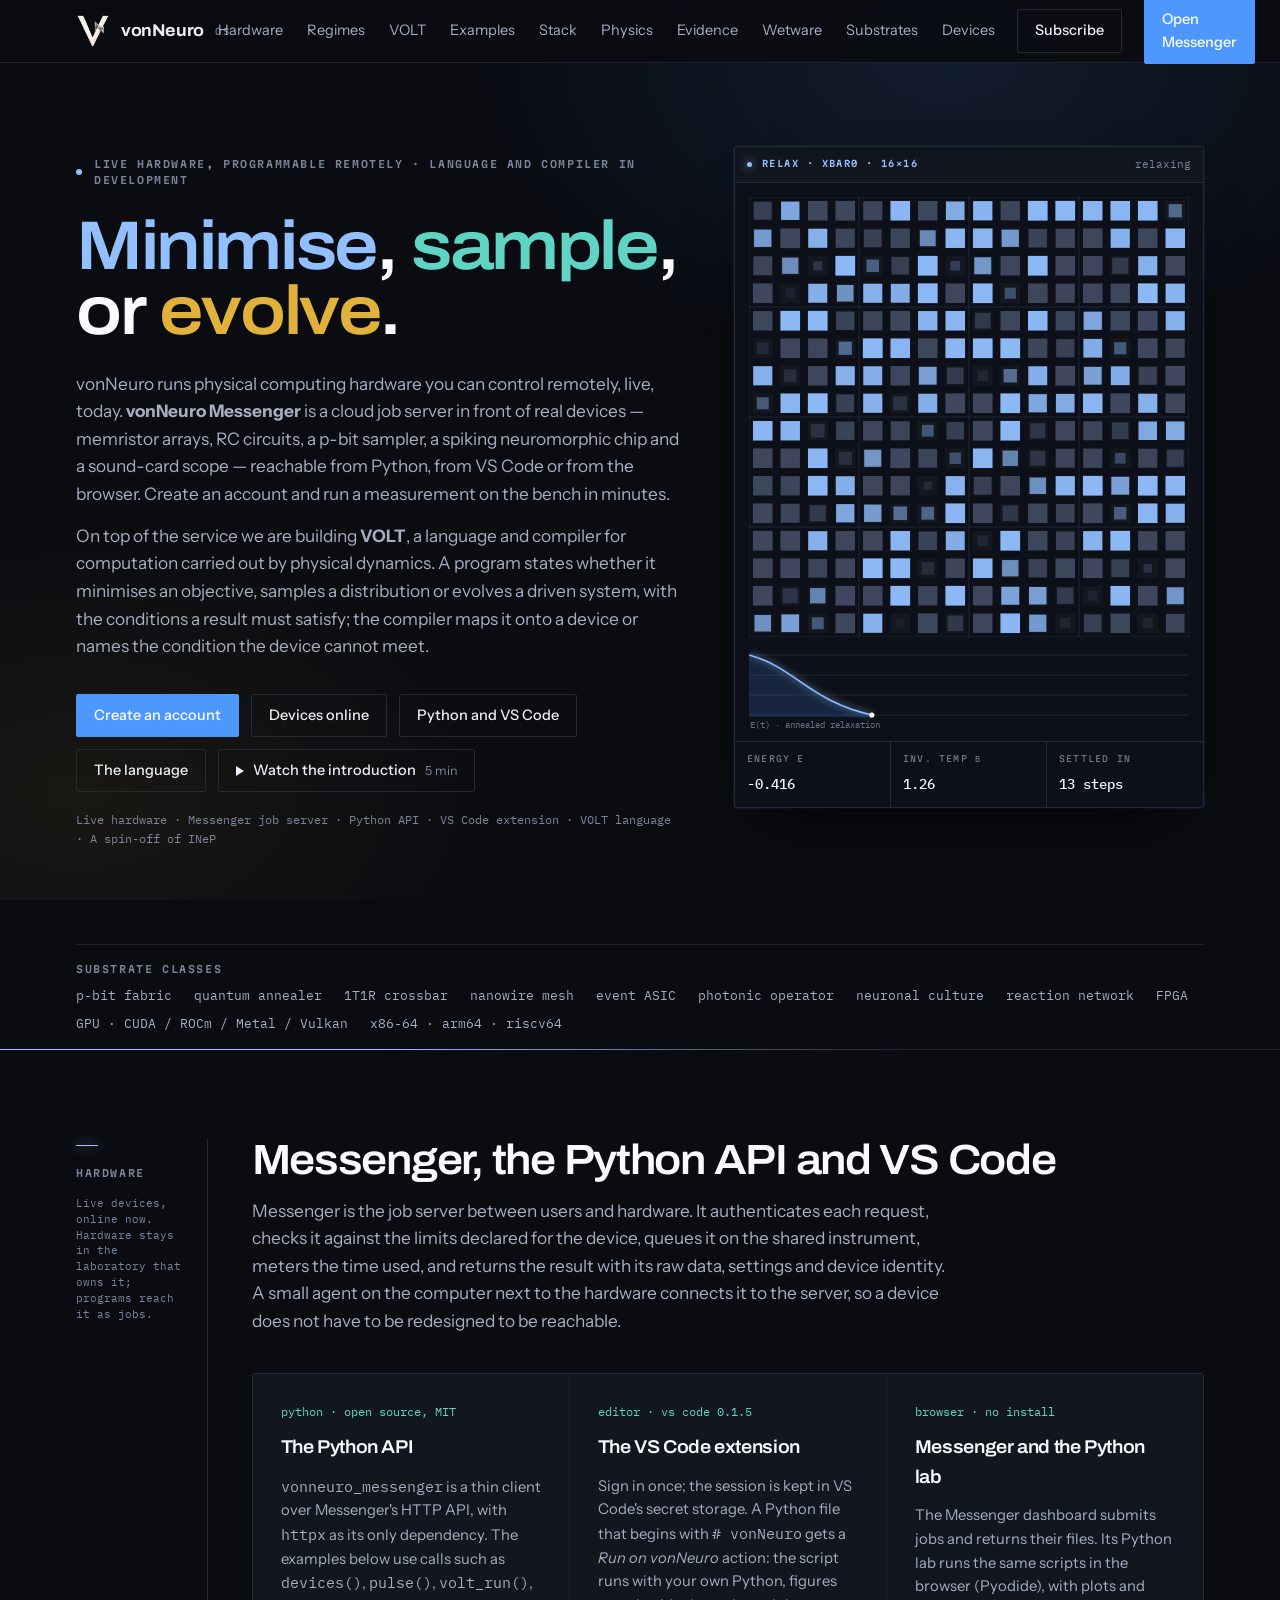
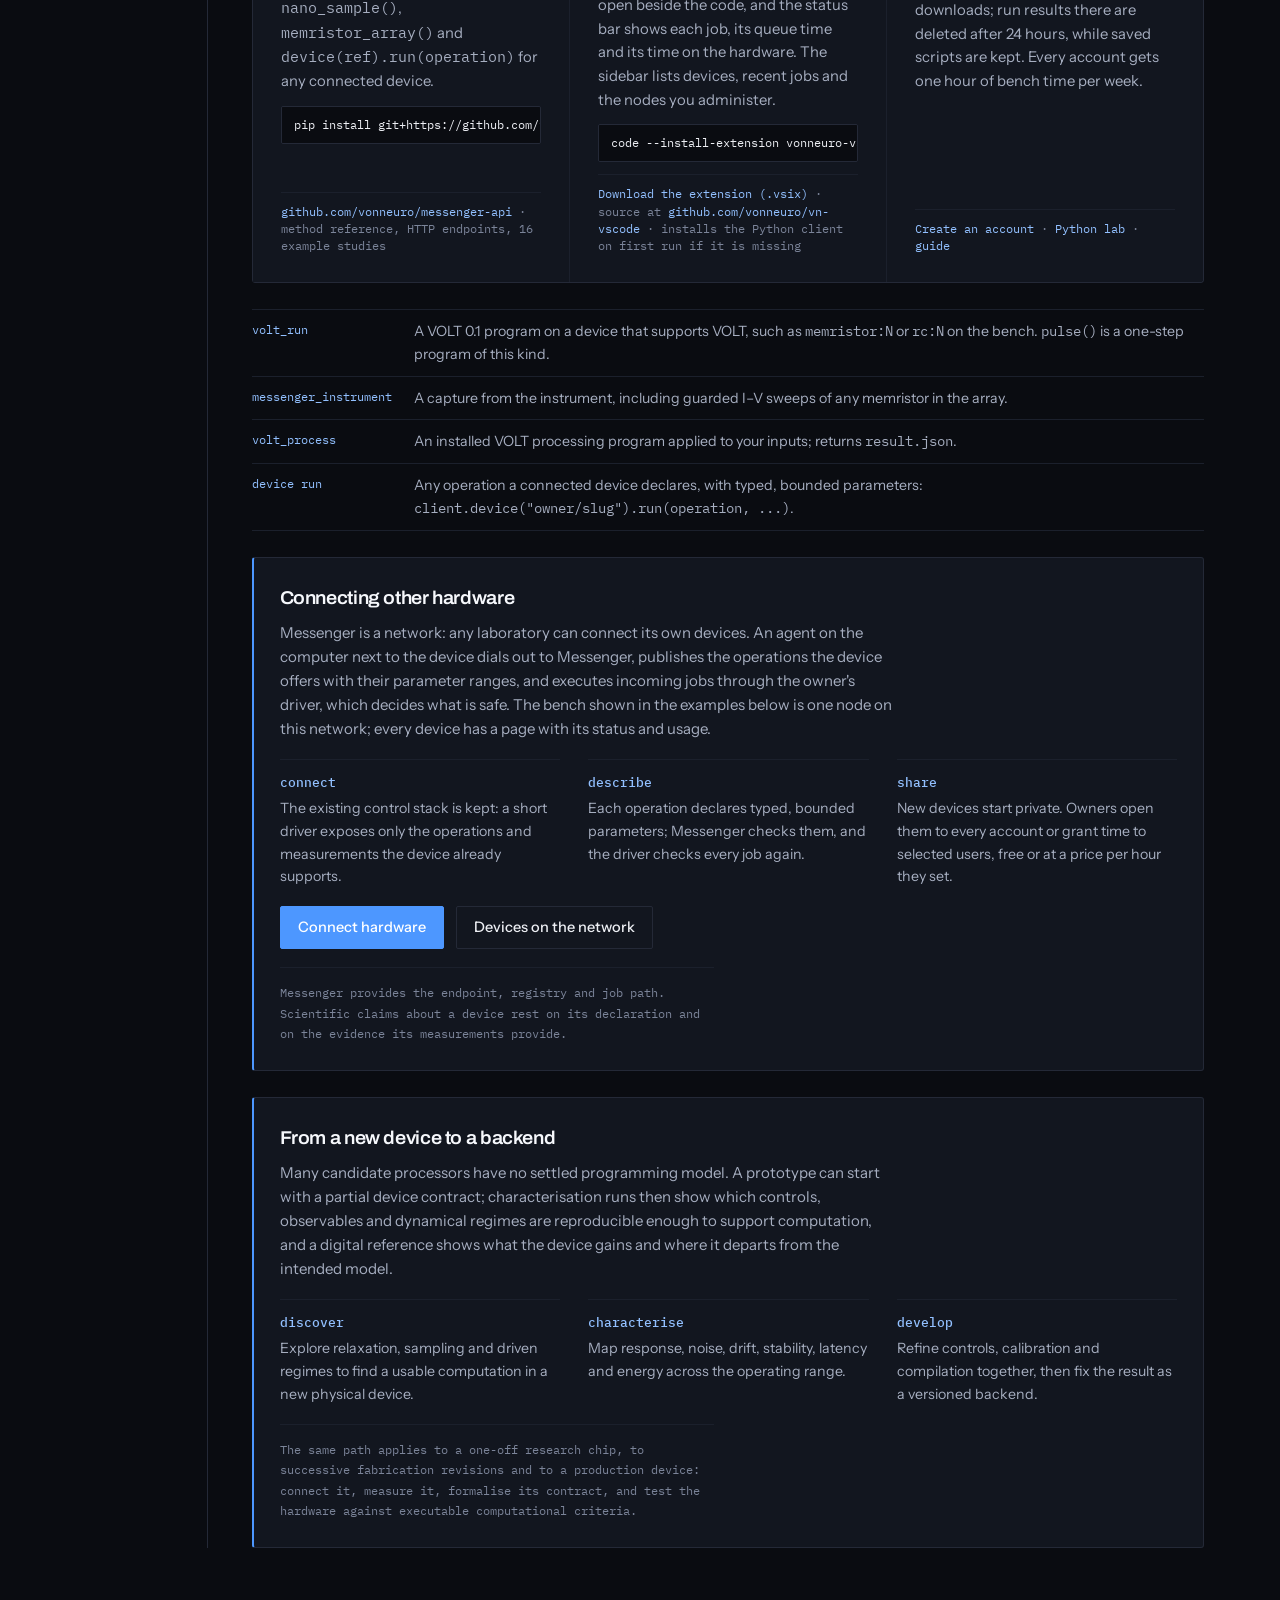
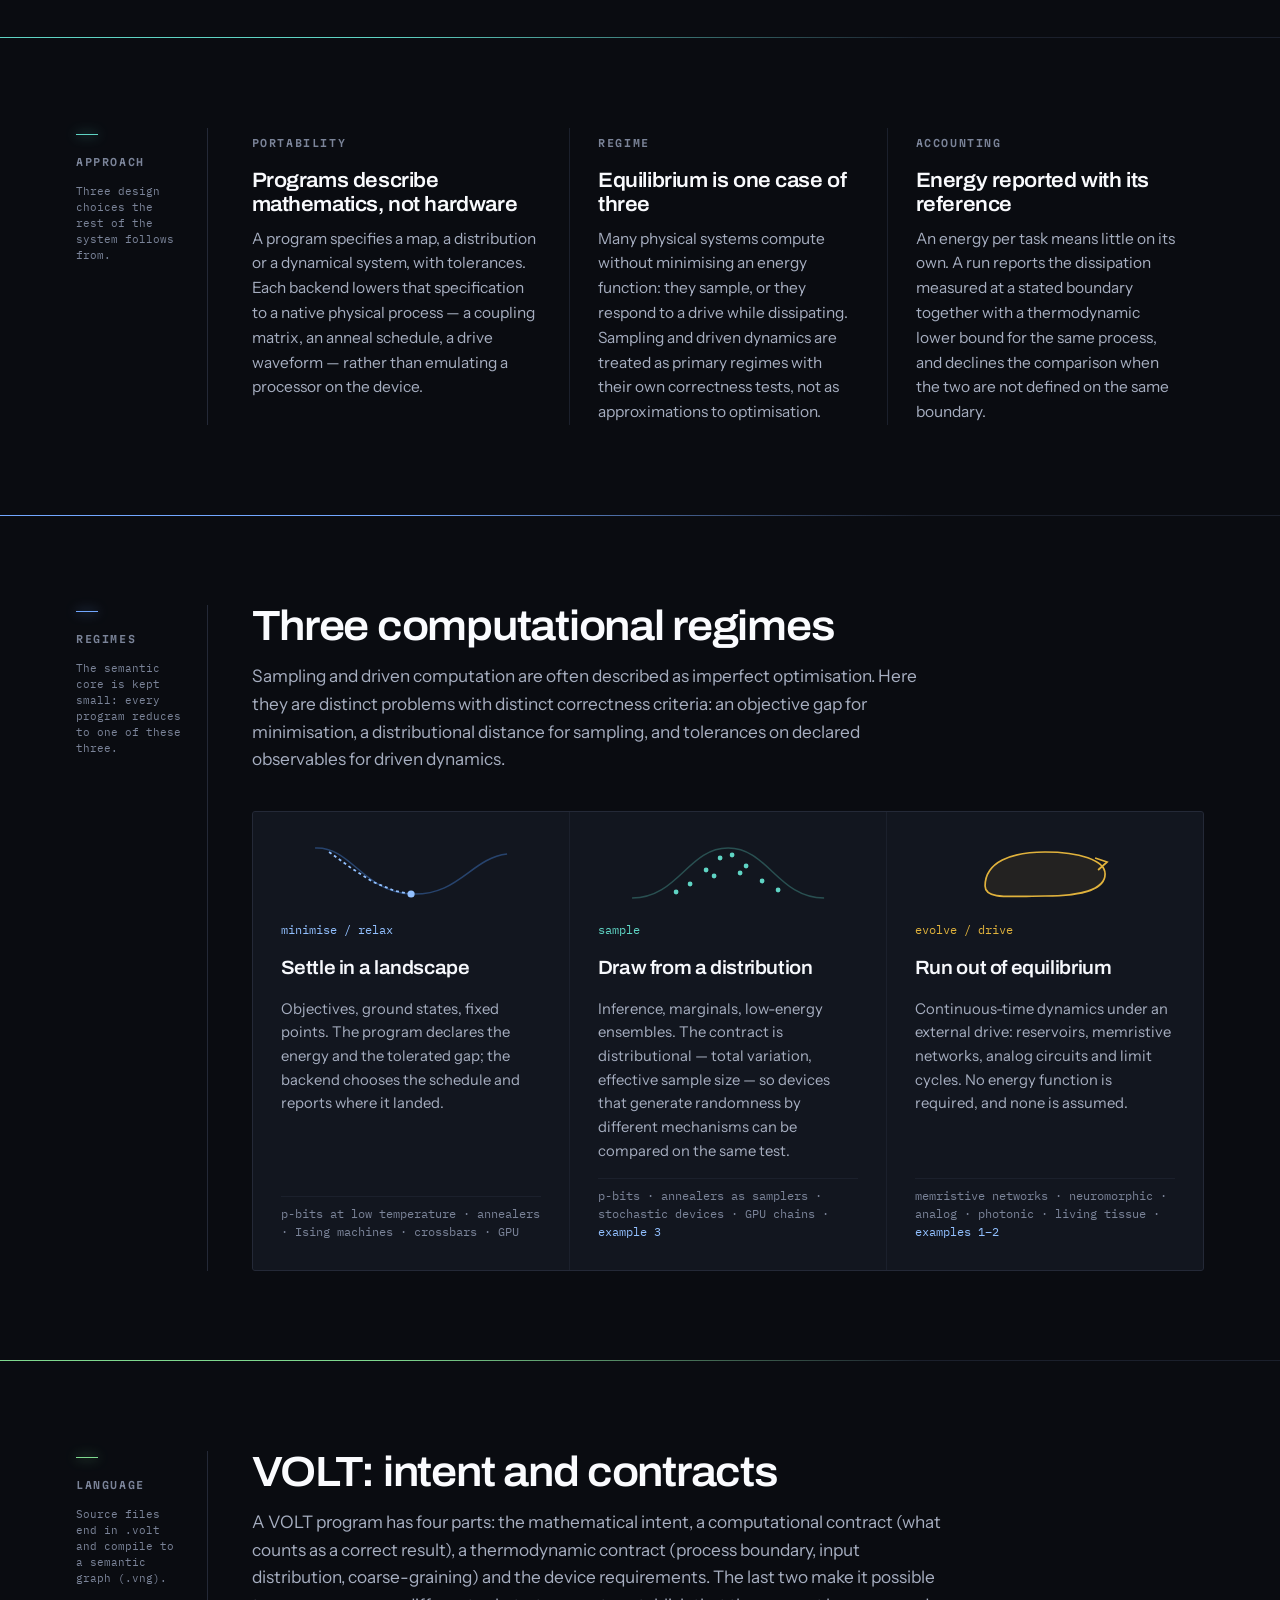
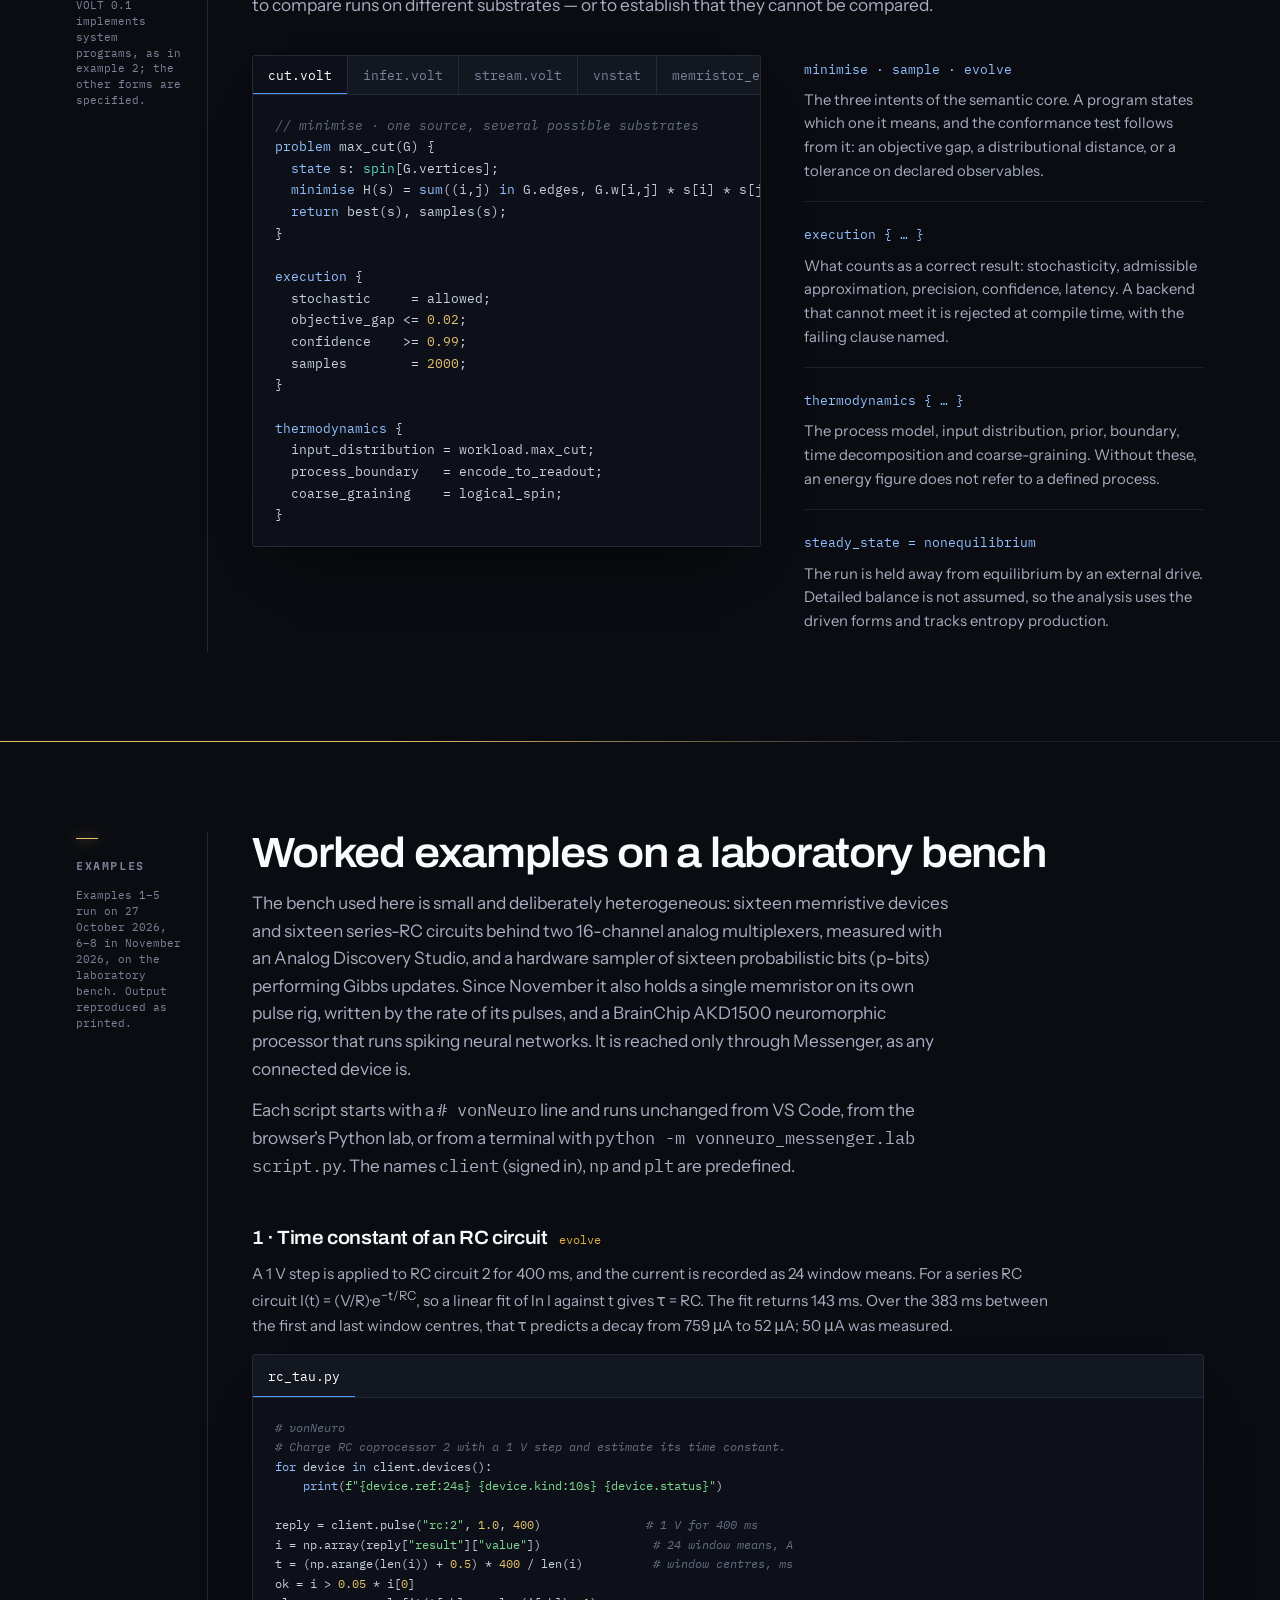
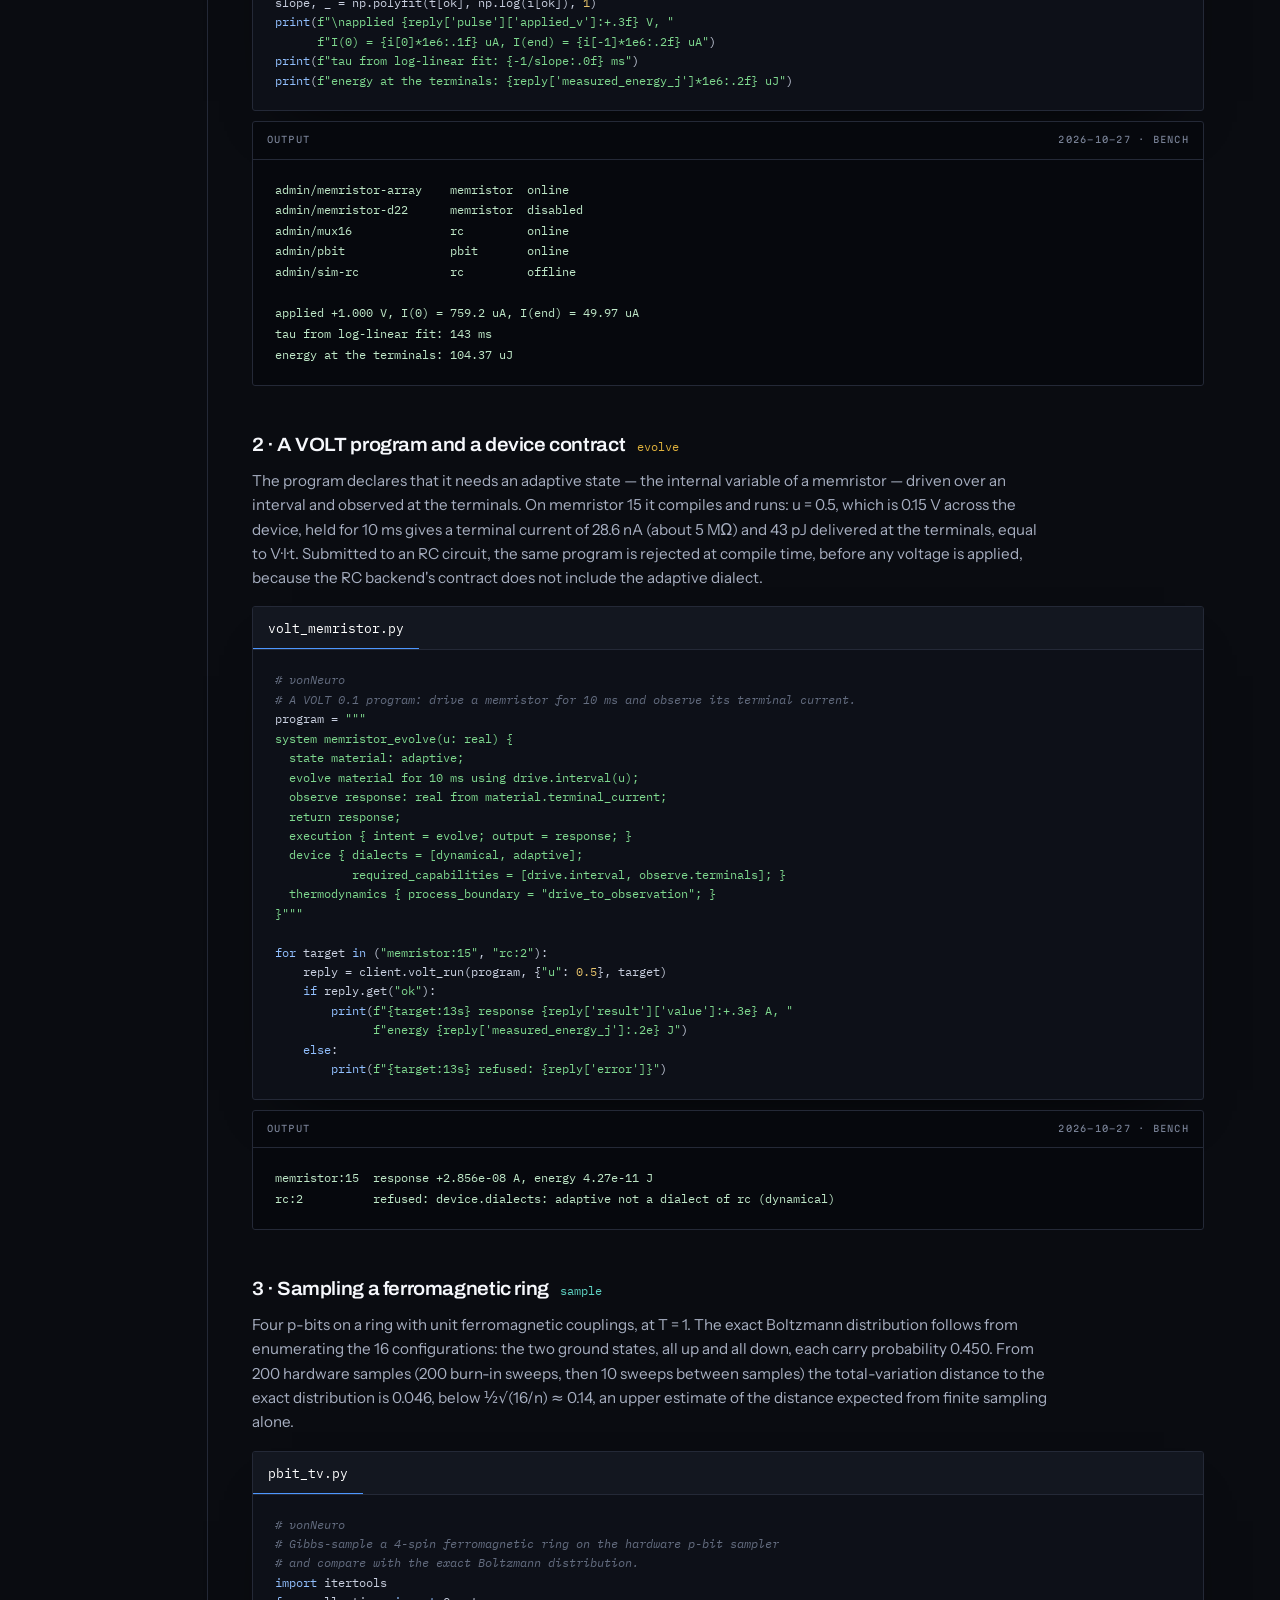
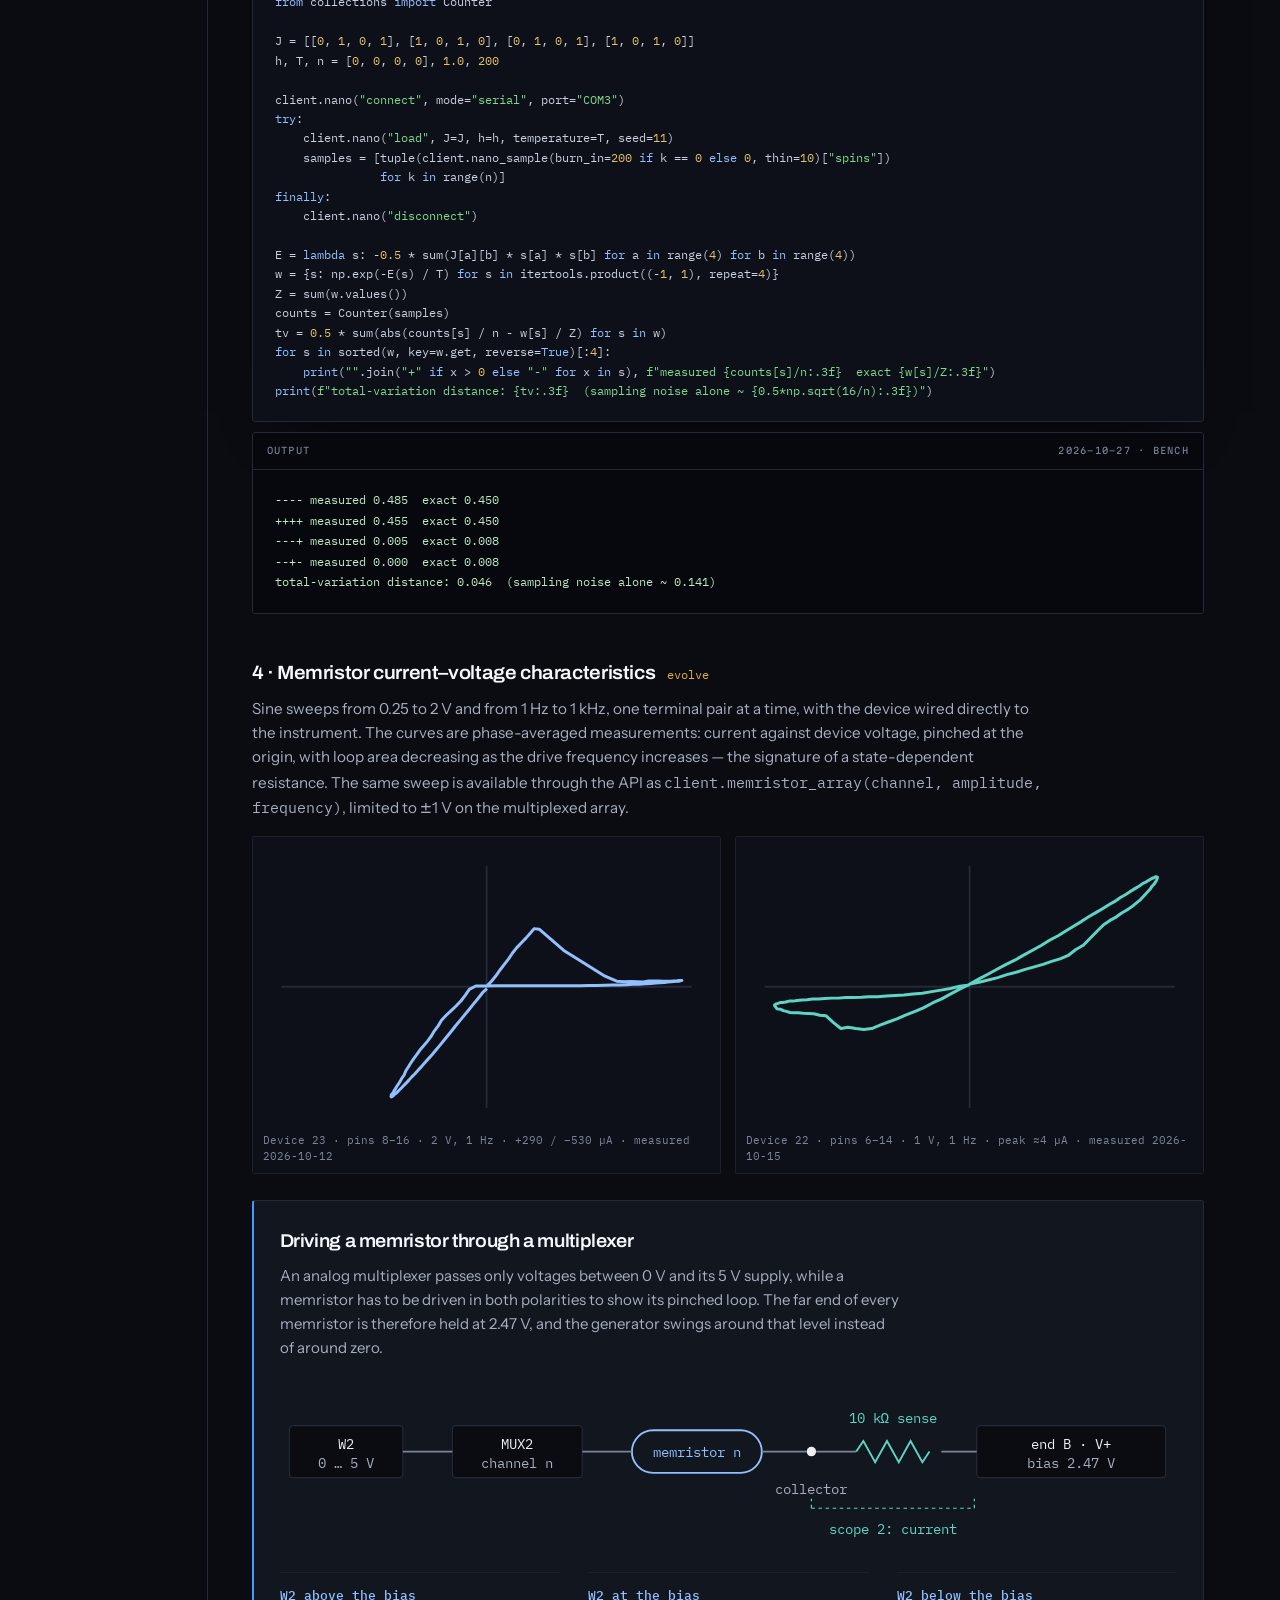
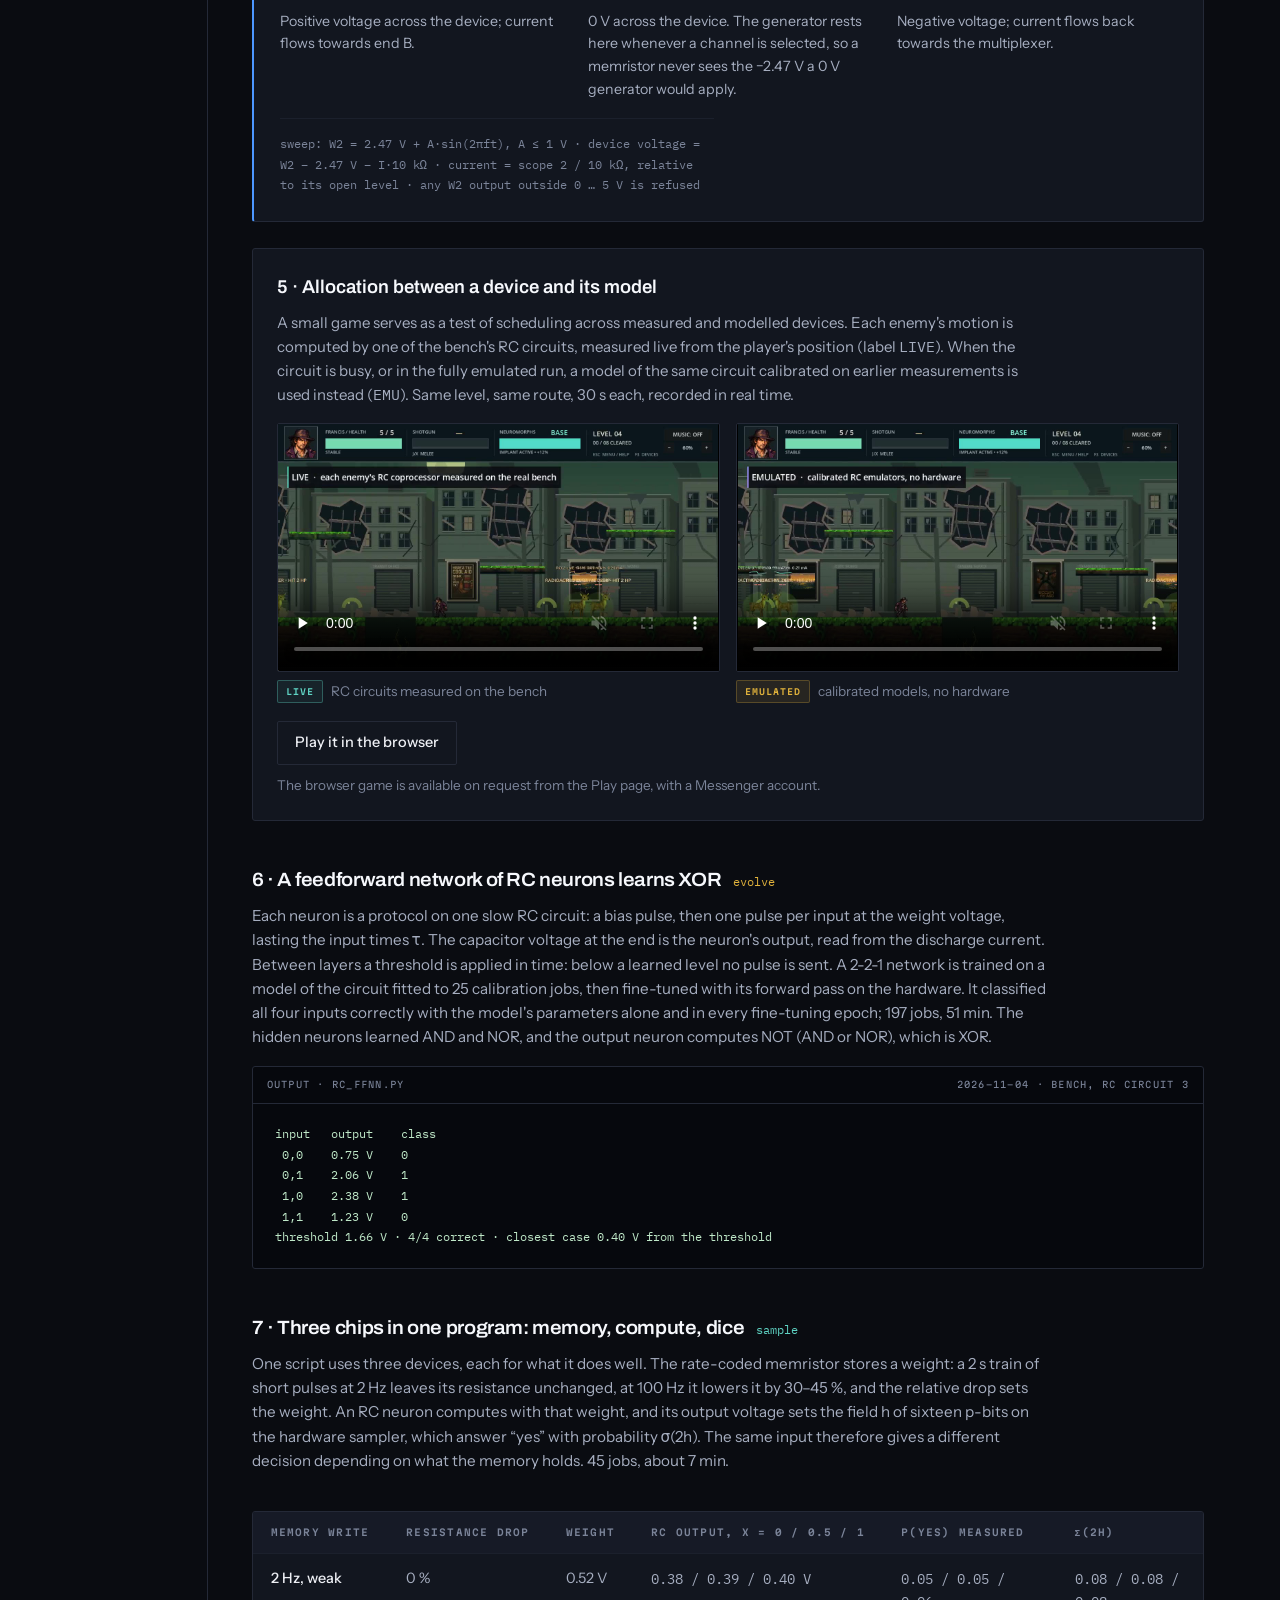
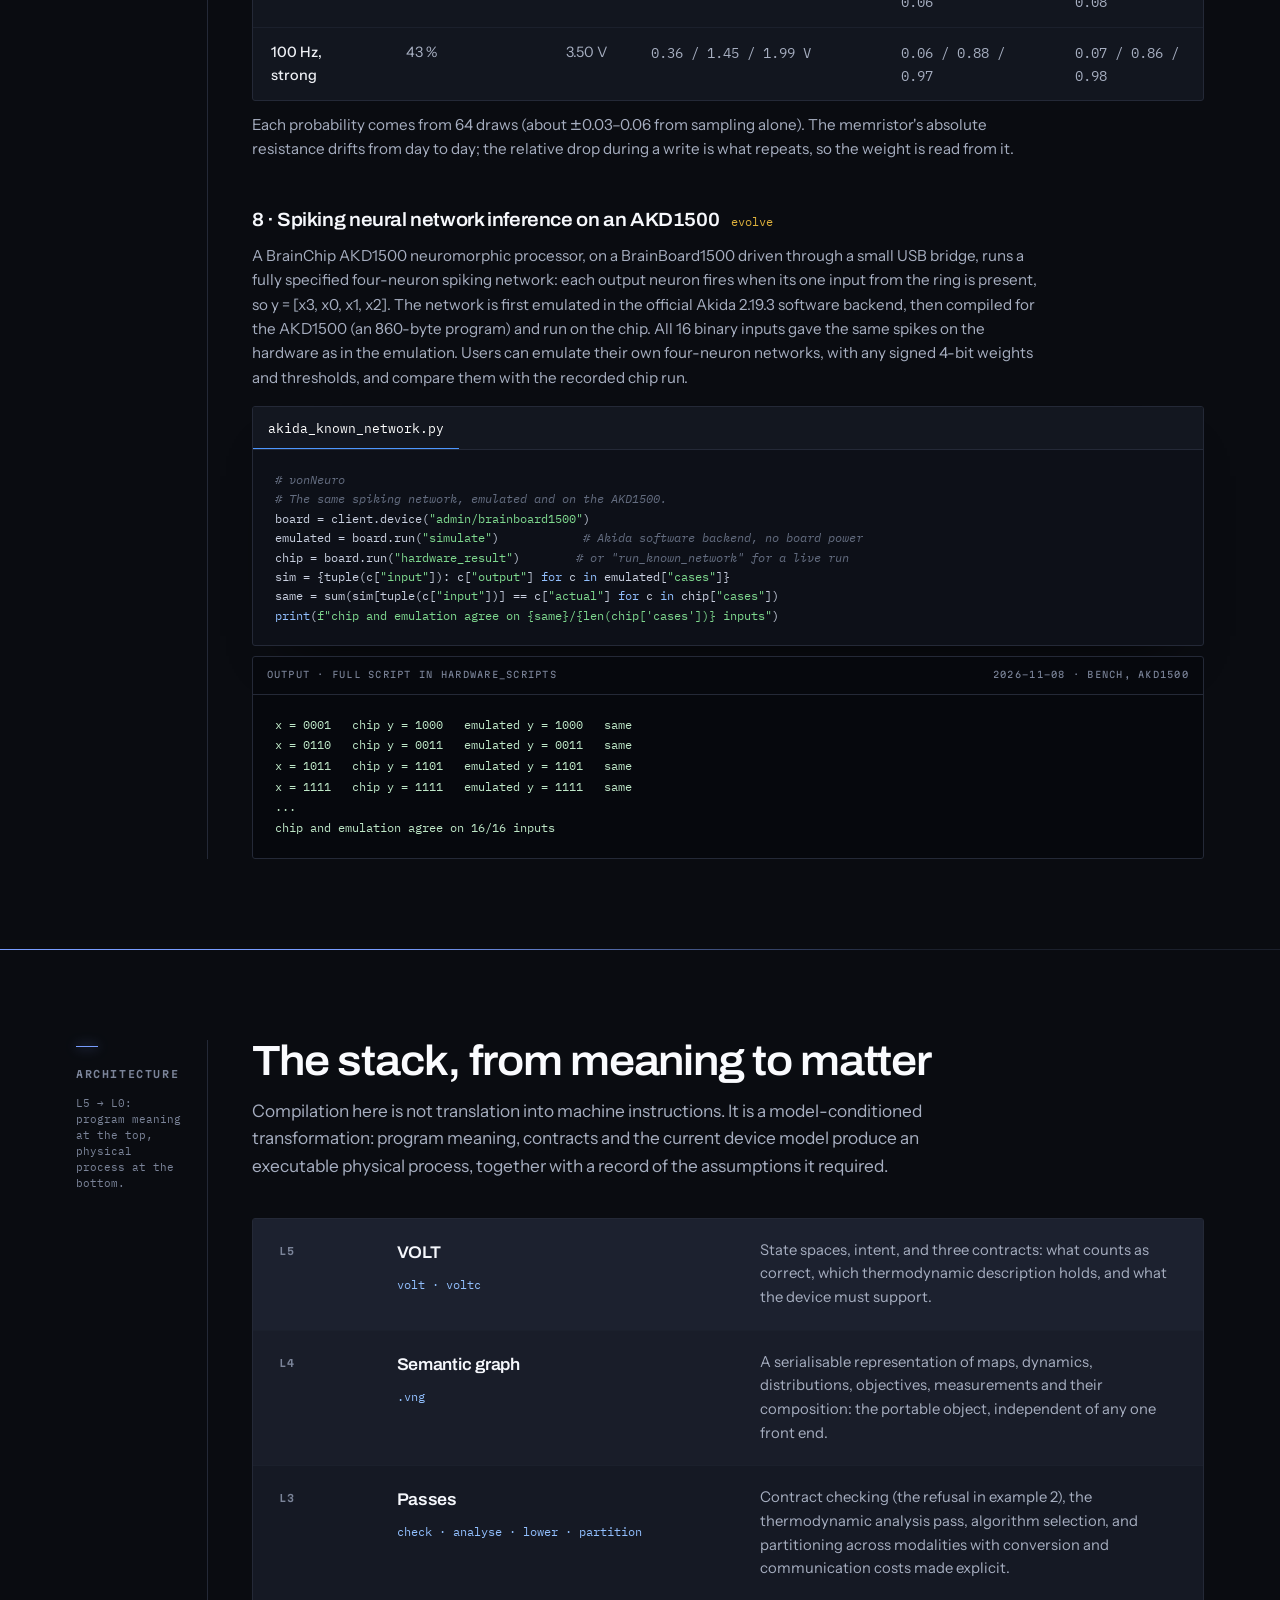
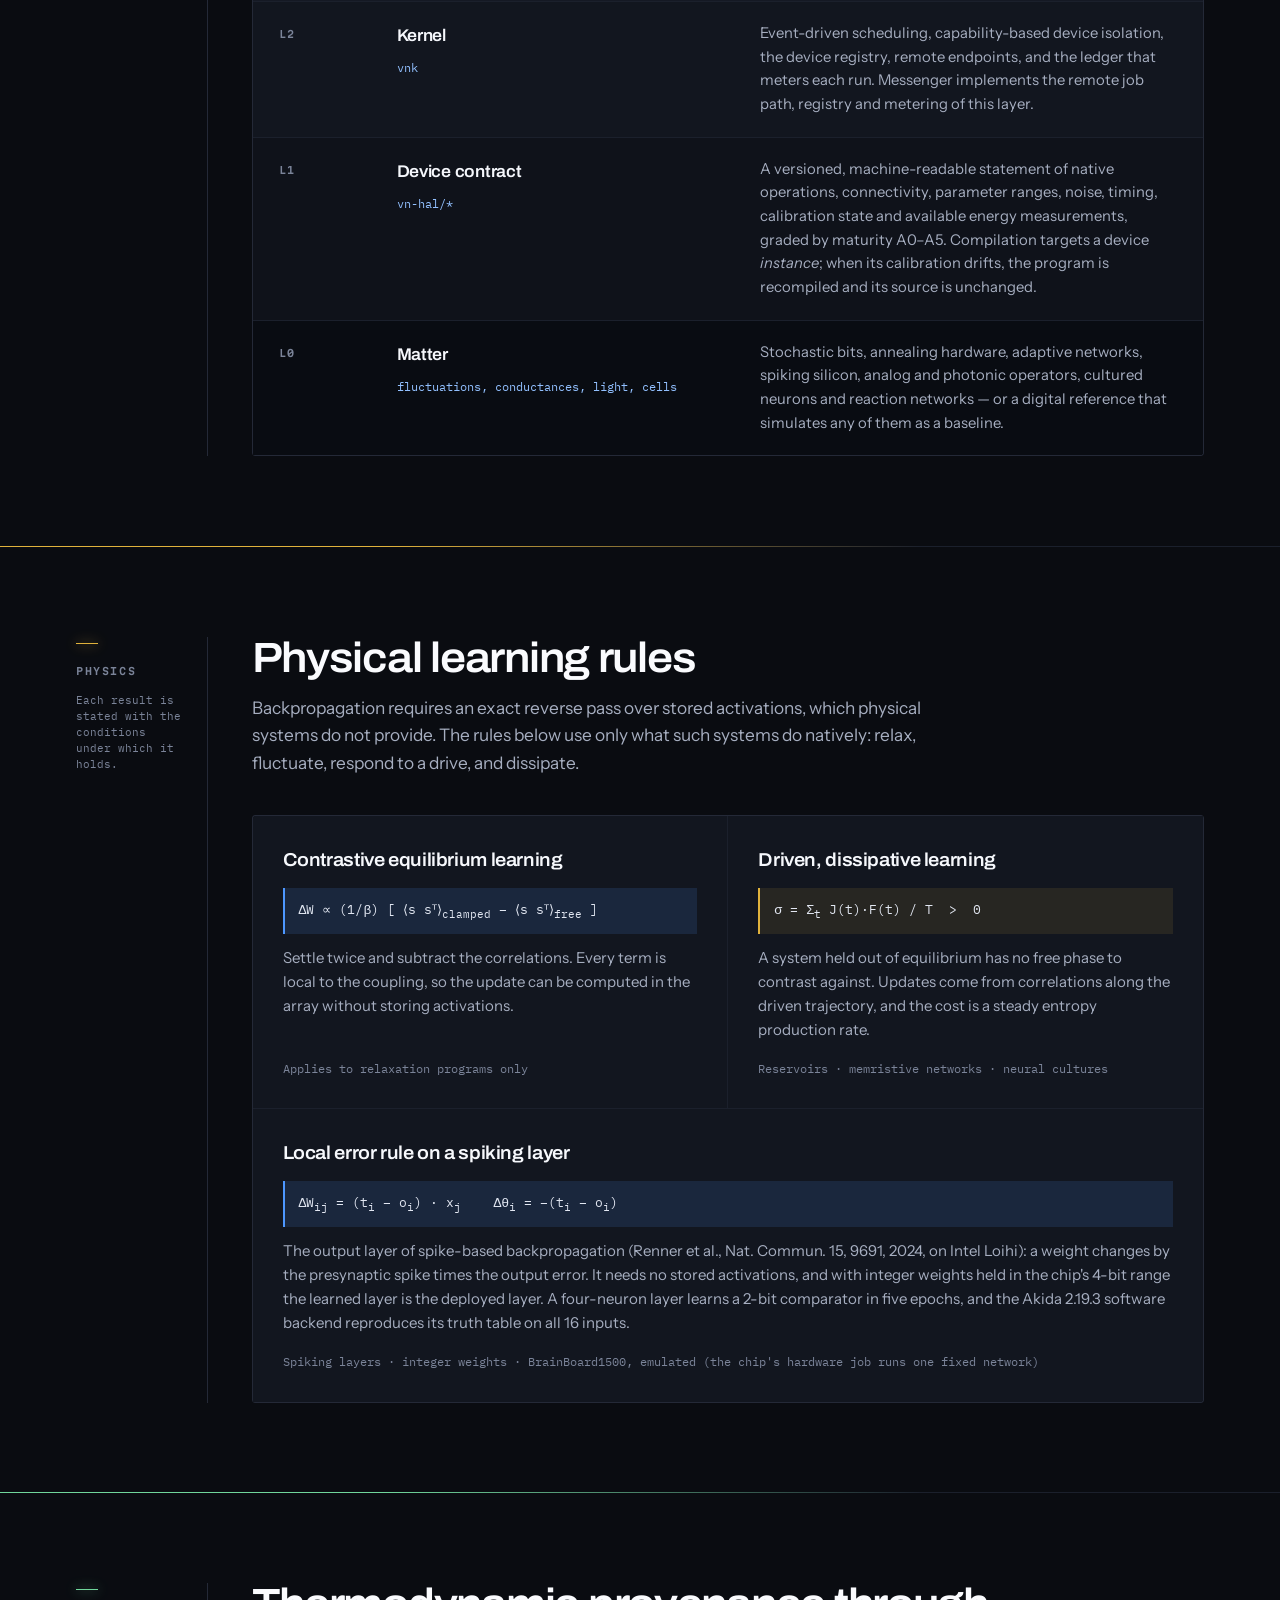
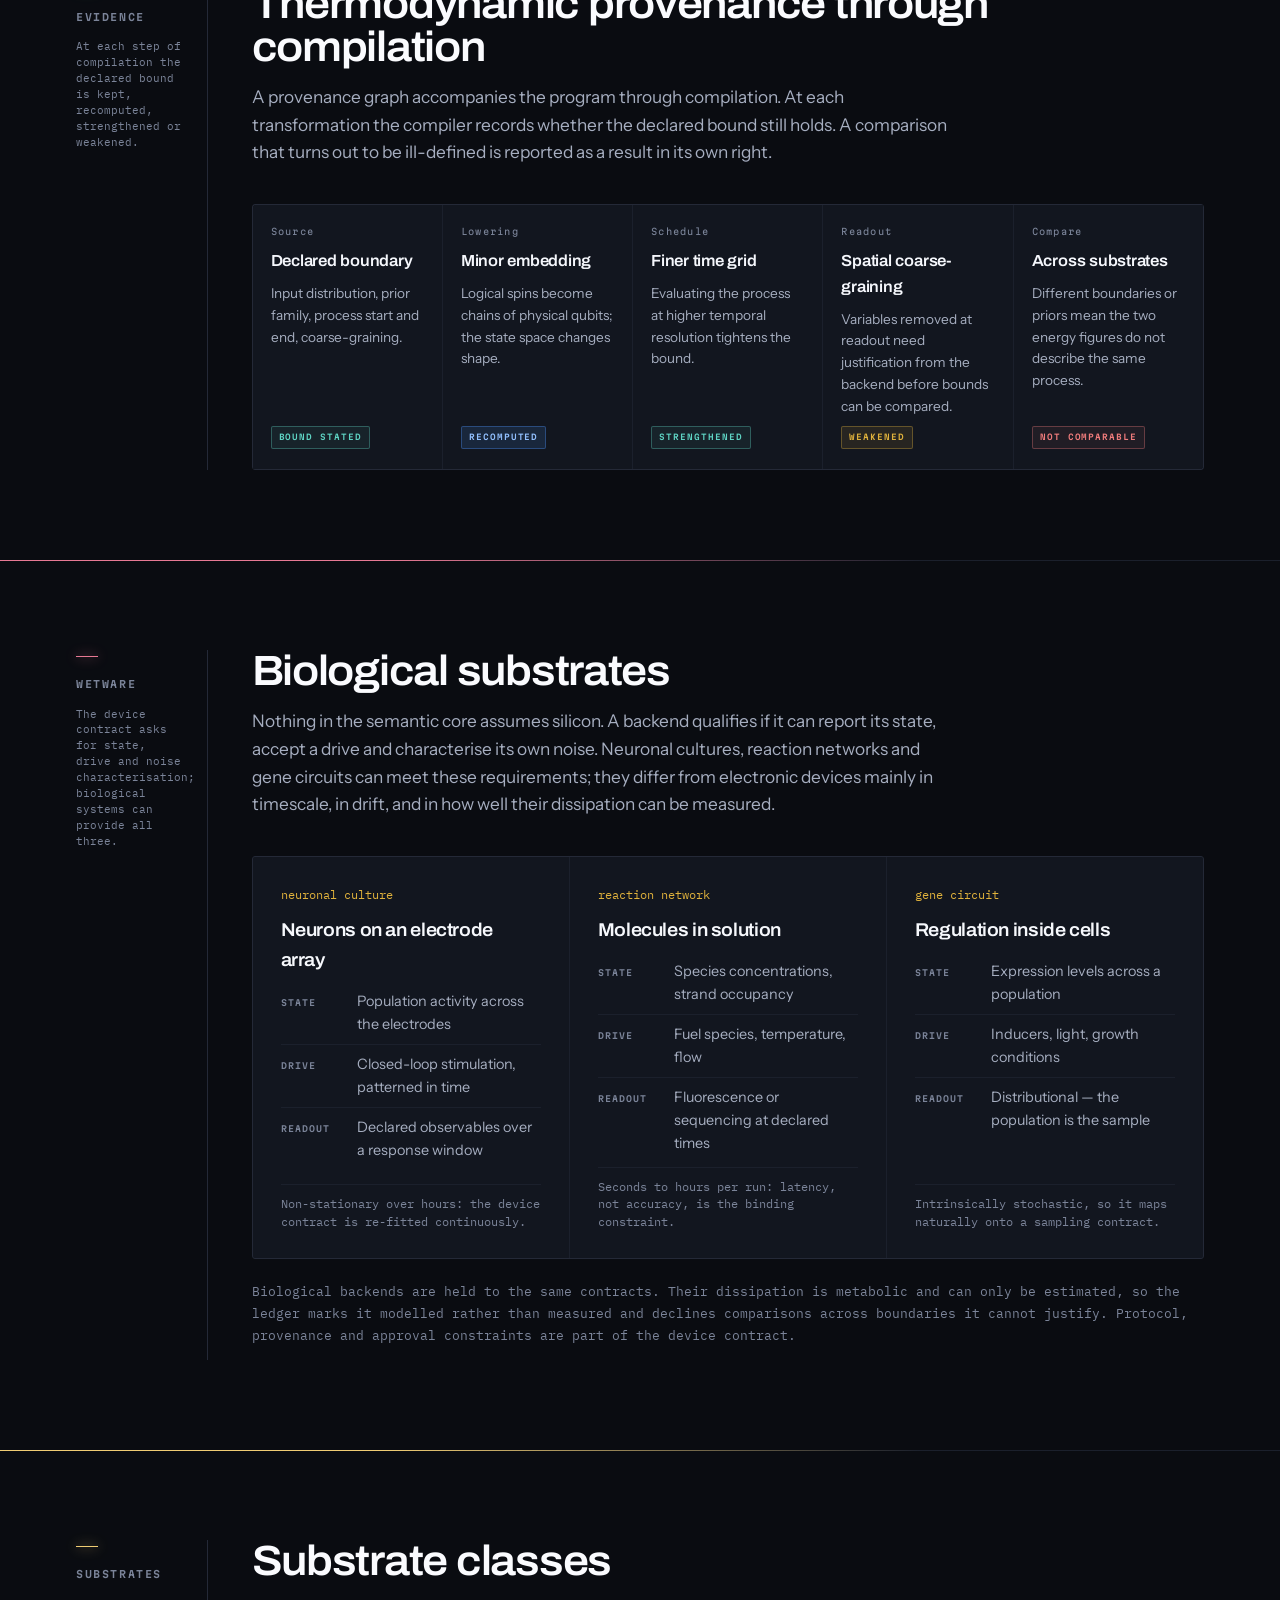
==== commit 4458e7ea: "Website: bring back the animated neural-field design, recoloured blue and amber Restores the 2026-11" ====
--- a/index.html
+++ b/index.html
@@ -1,452 +1,467 @@
-﻿<!DOCTYPE html>
+<!DOCTYPE html>
 <html lang="en">
 <head>
 <meta charset="utf-8">
 <meta name="viewport" content="width=device-width, initial-scale=1">
-<title>vonNeuro — physical computing hardware, online</title>
+<title>vonNeuro — a programming system for physical computing</title>
 <meta name="description" content="vonNeuro is a language, compiler and runtime for computation by physical dynamics: p-bits, annealers, memristive and analog circuits, neuromorphic chips running spiking neural networks. Worked examples run on laboratory hardware through vonNeuro Messenger, from Python or VS Code.">
 <meta property="og:title" content="vonNeuro — a programming system for physical computing">
 <meta property="og:description" content="Minimise, sample or evolve: programs with computational and thermodynamic contracts, compiled onto physical devices.">
-<meta name="theme-color" content="#1B1A17">
-<meta name="color-scheme" content="light">
+<meta name="theme-color" content="#0A0C11">
+<meta name="color-scheme" content="dark">
 <link rel="preconnect" href="https://fonts.googleapis.com">
 <link rel="preconnect" href="https://fonts.gstatic.com" crossorigin>
-<link href="https://fonts.googleapis.com/css2?family=Young+Serif&family=Literata:ital,opsz,wght@0,7..72,400;0,7..72,600;1,7..72,400&family=DM+Mono:wght@400;500&display=swap" rel="stylesheet">
+<link href="https://fonts.googleapis.com/css2?family=Archivo:wdth,wght@62..125,400..800&family=IBM+Plex+Mono:wght@400;500&family=Instrument+Sans:wght@400;500;600&family=Martian+Mono:wght@400;600&display=swap" rel="stylesheet">
 <link rel="icon" type="image/png" sizes="64x64" href="assets/favicon-64.png">
 <link rel="apple-touch-icon" sizes="180x180" href="assets/apple-touch-icon.png">
 
 <style>
 /* ─────────────────────────────────────────────
-   vonNeuro — lab-notebook design
-   paper, ink and the colours of copper oxide
+   vonNeuro — tokens
    ───────────────────────────────────────────── */
 :root{
-  --paper:#EEE7D6; --paper-2:#E6DDC6; --card:#F8F3E7; --ink:#1B1A17; --ink-2:#2B2923;
-  --txt:#1B1A17; --txt-mid:#47433A; --txt-soft:#6B6556;
-  --rule:#1B1A17; --line:#BFB596; --line-2:#D5CBB0;
-  --patina:#1D6A5E; --patina-d:#14514A; --ochre:#8F6310; --oxide:#B03A17;
-  /* names the rest of the page already uses */
-  --bg:var(--paper); --panel:var(--card);
-  --arc:var(--patina); --arc-2:var(--patina-d); --arc-dim:#1D6A5E18;
-  --ok:var(--ochre); --heat:var(--oxide); --heat-dim:#B03A1712;
-  /* the same hues, lifted for dark ink panels */
-  --on-ink:#EEE7D6; --on-ink-soft:#A39B86; --patina-hi:#62C2AE; --ochre-hi:#E5AD3E; --oxide-hi:#EE6E45;
-
-  --side:252px;
-  --pad:clamp(20px,4.4vw,64px);
-  --maxw:1040px;
-
-  --f-display:"Young Serif","Iowan Old Style","Palatino Linotype",Georgia,serif;
-  --f-body:"Literata","Iowan Old Style",Georgia,"Times New Roman",serif;
-  --f-label:"DM Mono",ui-monospace,"SF Mono",Menlo,monospace;
-  --f-code:"DM Mono",ui-monospace,"SF Mono",Menlo,monospace;
+  --bg:       #0A0C11;
+  --panel:    #12161F;
+  --line:     #242937;
+  --line-2:   #1B202C;
+  --txt:      #EDEFF4;
+  --txt-mid:  #A6AEC0;
+  --txt-soft: #7B8499;
+  --arc:      #4D97FF;   /* relaxation / equilibrium */
+  --arc-2:    #92C0FF;
+  --arc-dim:  #4D97FF22;
+  --heat:     #E0B23C;   /* driven / dissipative */
+  --heat-dim: #E0B23C1A;
+  --ok:       #5FD4C4;   /* sampling */
+  --active-neural: #92C0FF;
+
+  --rail: 132px;
+  --pad: clamp(20px, 5vw, 56px);
+  --maxw: 1240px;
+
+  --f-display: "Archivo", "Helvetica Neue", Arial, sans-serif;
+  --f-body: "Instrument Sans", "Segoe UI", system-ui, sans-serif;
+  --f-label: "Martian Mono", ui-monospace, monospace;
+  --f-code: "IBM Plex Mono", ui-monospace, "SF Mono", Menlo, monospace;
 }
 
 *{box-sizing:border-box}
-html{-webkit-text-size-adjust:100%; scroll-behavior:smooth; background:var(--paper)}
+html{-webkit-text-size-adjust:100%; scroll-behavior:smooth; background:var(--bg)}
 body{
-  margin:0; background:var(--paper); color:var(--txt);
-  font-family:var(--f-body); font-size:17px; line-height:1.66; font-weight:400;
-  -webkit-font-smoothing:antialiased; text-rendering:optimizeLegibility; overflow-x:clip;
+  margin:0; background:var(--bg); color:var(--txt);
+  font-family:var(--f-body); font-size:17px; line-height:1.6;
+  -webkit-font-smoothing:antialiased; text-rendering:optimizeLegibility;
+  overflow-x:hidden;
 }
 img,svg,canvas{display:block; max-width:100%}
 a{color:inherit; text-decoration:none}
-p a, .foot a, .tail a, .host a, .hero-meta a, .foot-collab a, .access-note a{color:var(--patina-d); text-decoration:underline; text-decoration-thickness:1px; text-underline-offset:3px}
-p a:hover, .foot a:hover{color:var(--oxide)}
-::selection{background:var(--ink); color:var(--paper)}
-:focus-visible{outline:2px solid var(--oxide); outline-offset:3px}
+::selection{background:var(--arc); color:#fff}
+:focus-visible{outline:2px solid var(--arc-2); outline-offset:3px; border-radius:2px}
 @media (prefers-reduced-motion: reduce){
   html{scroll-behavior:auto}
   *{animation-duration:.001ms !important; transition-duration:.001ms !important}
 }
 
+#field{
+  position:fixed; inset:0; width:100%; height:100%; z-index:0; pointer-events:none;
+  /* Opacity is driven from script: the field only surfaces between sections. */
+  opacity:0; filter:saturate(.96); transition:opacity .3s ease-out;
+}
+.glow{
+  position:fixed; inset:0; z-index:0; pointer-events:none;
+  background:
+    radial-gradient(60vw 55vh at 74% 6%, #4D97FF1F, transparent 65%),
+    radial-gradient(52vw 46vh at 6% 88%, #E0B23C12, transparent 70%);
+}
+.page{position:relative; z-index:1}
+#prog{position:fixed; top:0; left:0; height:2px; width:0%; background:linear-gradient(90deg,var(--arc),var(--active-neural)); z-index:90; transition:width .12s linear, background .55s ease}
+
 /* ── type ── */
-.label{font-family:var(--f-label); font-size:11.5px; font-weight:500; letter-spacing:.09em; text-transform:uppercase; color:var(--txt-soft)}
-.h-display{font-family:var(--f-display); font-weight:400; letter-spacing:-.02em; line-height:1.06; margin:0; color:var(--ink)}
-.h-sec{font-family:var(--f-display); font-weight:400; font-size:clamp(1.8rem,3vw,2.5rem); letter-spacing:-.015em; line-height:1.12; margin:0 0 16px; color:var(--ink)}
-.lede{font-size:clamp(1rem,1.25vw,1.1rem); color:var(--txt-mid); max-width:62ch; margin:0}
-.mono{font-family:var(--f-code); font-size:.86em}
-b{font-weight:600; color:var(--ink)}
-em{font-style:italic}
-
-/* ── shell: a fixed index on the left, the text beside it ── */
-.page{position:relative}
+.label{font-family:var(--f-label); font-size:10px; font-weight:600; letter-spacing:.16em; text-transform:uppercase; color:var(--txt-soft)}
+.h-display{font-family:var(--f-display); font-weight:600; font-variation-settings:"wdth" 112; letter-spacing:-.035em; line-height:.94; margin:0; color:#FAFBFE}
+.h-sec{font-family:var(--f-display); font-weight:600; font-variation-settings:"wdth" 108; font-size:clamp(1.85rem,3.3vw,2.7rem); letter-spacing:-.03em; line-height:1.02; margin:0 0 14px; color:#FAFBFE}
+.lede{font-size:clamp(1.02rem,1.35vw,1.16rem); color:var(--txt-mid); max-width:58ch; margin:0}
+.mono{font-family:var(--f-code)}
+
+/* ── shell ── */
 .wrap{max-width:var(--maxw); margin:0 auto; padding-inline:var(--pad)}
-main, .cta, footer{margin-left:var(--side)}
-section{position:relative}
-section[id]{scroll-margin-top:24px}
-.sec-pad{padding-block:clamp(48px,6vw,88px)}
-main{counter-reset:sec}
-section.sec-pad{counter-increment:sec}
-
-/* section head: number, name, note — a ruled line above, like a notebook entry */
-.rail-row{display:block; min-width:0} .col{min-width:0} .wrap, section, main{min-width:0; max-width:100%}
-.rail{display:flex; flex-wrap:wrap; align-items:baseline; gap:4px 16px; border-top:3px solid var(--rule); padding-top:12px; margin-bottom:34px}
-.rail::before{content:counter(sec, decimal-leading-zero); font-family:var(--f-display); font-size:1.5rem; line-height:1; color:var(--oxide)}
-.rail .label{color:var(--ink); font-weight:500}
-.rail-tick{display:none}
-.rail-note{flex:1 1 100%; max-width:68ch; margin:2px 0 0; font-family:var(--f-body); font-style:italic; font-size:14.5px; line-height:1.5; color:var(--txt-soft)}
-.col{padding-left:0}
-.rail .pill{margin-top:8px}
-
-/* ── index (navigation) ── */
-.side{
-  position:fixed; inset:0 auto 0 0; width:var(--side); z-index:80; background:var(--ink); color:var(--on-ink);
-  display:flex; flex-direction:column; padding:26px 22px 22px; overflow-y:auto; scrollbar-width:thin; scrollbar-color:#4a463c transparent;
+.rail-row{display:grid; grid-template-columns:var(--rail) minmax(0,1fr); gap:0}
+.rail{border-right:1px solid var(--line); padding-top:6px; padding-right:20px}
+.rail-tick{display:block; width:22px; height:1px; background:var(--arc-2); margin-bottom:12px}
+.rail-note{font-family:var(--f-code); font-size:11px; color:var(--txt-soft); margin-top:10px; line-height:1.45}
+.col{padding-left:clamp(20px,3.4vw,44px)}
+section{position:relative; border-top:1px solid var(--line-2)}
+section[id]{scroll-margin-top:74px}
+section::before{
+  content:""; position:absolute; top:-1px; left:0; height:1px; width:100%;
+  background:linear-gradient(90deg,var(--section-accent,var(--arc)),var(--section-accent,var(--arc-2)) 30%,transparent 72%);
+  transform:scaleX(0); transform-origin:0 50%;
+  transition:transform 1.1s cubic-bezier(.16,.8,.3,1);
 }
-.brand{display:flex; align-items:center; gap:12px; margin-bottom:6px}
-.brand img{width:34px; height:34px; object-fit:contain}
-.brand b{font-family:var(--f-display); font-weight:400; font-size:1.45rem; letter-spacing:-.01em; color:var(--on-ink)}
-.side .tag-line{font-size:12.5px; line-height:1.45; color:var(--on-ink-soft); margin:0 0 26px; font-style:italic}
-.side h6{margin:0 0 8px; font-family:var(--f-label); font-size:10.5px; font-weight:500; letter-spacing:.14em; text-transform:uppercase; color:#7e7766}
-.toc{list-style:none; margin:0 0 24px; padding:0; counter-reset:toc}
-.toc li{counter-increment:toc}
-.toc a{display:grid; grid-template-columns:28px 1fr; align-items:baseline; padding:6px 0 6px 10px; font-size:14.5px; color:var(--on-ink-soft); border-left:2px solid #3a372f; transition:color .15s ease, border-color .15s ease, background .15s ease}
-.toc a::before{content:counter(toc, decimal-leading-zero); font-family:var(--f-label); font-size:11px; color:#7e7766}
-.toc a:hover{color:var(--on-ink); border-left-color:var(--on-ink-soft)}
-.toc a.on{color:var(--on-ink); border-left-color:var(--oxide-hi); background:linear-gradient(90deg,#ffffff0d,transparent)}
-.toc a.on::before{color:var(--oxide-hi)}
-.side .more{list-style:none; margin:0 0 24px; padding:0}
-.side .more a{display:flex; justify-content:space-between; padding:6px 0; font-size:14.5px; color:var(--on-ink-soft); border-bottom:1px dotted #46423a}
-.side .more a:hover{color:var(--on-ink)}
-.side .more a::after{content:"\2197"; font-family:var(--f-label); font-size:11px; opacity:.7}
-.side .go{margin-top:auto; display:flex; flex-direction:column; gap:8px}
-.side .go a{display:block; text-align:center; font-family:var(--f-label); font-size:12.5px; letter-spacing:.04em; padding:10px 12px; border:1px solid #5a5547; color:var(--on-ink)}
-.side .go a.solid{background:var(--oxide); border-color:var(--oxide); color:#fff}
-.side .go a:hover{background:#ffffff14}
-.side .go a.solid:hover{background:#c8461f}
-.top-bar{display:none}
-
-@media (max-width:980px){
-  :root{--side:0px}
-  .top-bar{position:sticky; top:0; z-index:90; display:flex; align-items:center; gap:12px; background:var(--ink); color:var(--on-ink); padding:10px 16px}
-  .top-bar img{width:26px; height:26px; object-fit:contain}
-  .top-bar b{font-family:var(--f-display); font-weight:400; font-size:1.2rem; margin-right:auto}
-  .top-bar button{font-family:var(--f-label); font-size:12px; letter-spacing:.06em; text-transform:uppercase; background:transparent; color:var(--on-ink); border:1px solid #5a5547; padding:7px 12px; cursor:pointer}
-  .side{inset:auto; position:fixed; top:49px; left:0; right:0; bottom:0; width:auto; transform:translateY(-8px); opacity:0; pointer-events:none; transition:opacity .18s ease, transform .18s ease; padding:20px 20px 28px}
-  .side.open{opacity:1; transform:none; pointer-events:auto}
-  .side .brand, .side .tag-line{display:none}
-  .side .go{margin-top:8px}
-  main, .cta, footer{margin-left:0}
+section.lit::before{transform:scaleX(1)}
+section[data-neural-section] .rail-tick{
+  background:var(--section-accent,var(--arc-2));
+  box-shadow:0 0 12px var(--section-accent,var(--arc-2));
+  transition:background .45s ease, box-shadow .45s ease;
 }
-
-/* ── buttons ── */
+section[data-neural-section] .rail > .label{transition:color .45s ease}
+section[data-neural-section].neural-active .rail > .label{color:var(--section-accent,var(--arc-2))}
+.sec-pad{padding-block:clamp(56px,7vw,104px)}
+
+/* ── header ── */
+.hdr{
+  position:sticky; top:0; z-index:70; background:rgba(10,12,17,.9);
+  /* No backdrop blur: over the animated field it forces a re-blur on every frame. */
+  border-bottom:1px solid var(--line-2); transition:background .3s ease, border-color .3s ease;
+}
+.hdr.stuck{background:rgba(10,12,17,.92); border-bottom-color:var(--line)}
+.hdr-in{display:flex; align-items:center; gap:22px; height:62px}
+.brand{display:flex; align-items:center; gap:11px; margin-right:auto}
+.brand img{width:34px; height:34px; object-fit:contain; transition:filter .25s ease, transform .5s cubic-bezier(.2,.8,.3,1)}
+.brand:hover img{filter:brightness(1.12); transform:translateY(1px)}
+.brand b{font-family:var(--f-display); font-weight:700; font-variation-settings:"wdth" 105; font-size:17px; letter-spacing:-.02em}
+.brand span{font-family:var(--f-label); font-size:9px; letter-spacing:.16em; color:var(--txt-soft); padding-top:2px}
+.nav{display:flex; gap:24px; align-items:center}
+.nav a{font-size:14.5px; color:var(--txt-mid); position:relative; padding-block:6px; transition:color .18s ease}
+.nav a::after{content:""; position:absolute; left:0; right:100%; bottom:0; height:1px; background:var(--arc-2); transition:right .22s ease}
+.nav a:hover{color:var(--txt)}
+.nav a:hover::after{right:0}
 .btn{
   display:inline-flex; align-items:center; gap:9px; justify-content:center;
-  font-family:var(--f-label); font-size:13.5px; font-weight:500; letter-spacing:.02em;
-  padding:11px 18px; border-radius:0; border:1.5px solid var(--ink);
-  background:var(--ink); color:var(--paper); cursor:pointer;
-  box-shadow:3px 3px 0 var(--oxide); transform:translate(0,0);
-  transition:transform .12s ease, box-shadow .12s ease, background .15s ease, color .15s ease;
+  font-family:var(--f-body); font-size:14.5px; font-weight:500;
+  padding:9px 17px; border-radius:2px; border:1px solid var(--arc);
+  background:var(--arc); color:#fff; cursor:pointer;
+  transition:background .18s ease, border-color .18s ease, box-shadow .25s ease, color .18s ease;
 }
-.btn:hover{transform:translate(2px,2px); box-shadow:1px 1px 0 var(--oxide)}
-.btn-ghost{background:transparent; color:var(--ink); box-shadow:3px 3px 0 var(--line)}
-.btn-ghost:hover{background:var(--card); box-shadow:1px 1px 0 var(--line)}
+.btn:hover{background:#60A1FF; border-color:#60A1FF; box-shadow:0 8px 26px -10px #4D97FFAA}
+.btn-ghost{background:transparent; color:var(--txt); border-color:var(--line)}
+.btn-ghost:hover{background:transparent; color:var(--arc-2); border-color:var(--arc); box-shadow:none}
+@media (max-width:960px){
+  .hdr-in{flex-wrap:wrap; height:auto; padding-block:11px 0; gap:14px}
+  .nav{order:3; width:100%; gap:20px; overflow-x:auto; scrollbar-width:none; border-top:1px solid var(--line-2); padding-block:9px}
+  .nav::-webkit-scrollbar{display:none}
+  .nav a{white-space:nowrap; font-size:14px}
+}
+@media (max-width:480px){
+  .hdr-in{gap:8px}
+  .hdr-in .btn{padding:7px 11px; font-size:13.5px}
+}
+
+/* ── hero ── */
+.hero{border-top:0}
+.hero::before{display:none}
+.hero-grid{display:grid; grid-template-columns:minmax(0,1fr) minmax(0,470px); gap:clamp(28px,4vw,64px); align-items:start; padding-block:clamp(48px,6.5vw,84px)}
+.eyebrow{display:flex; align-items:center; gap:12px; margin-bottom:26px}
+.dot{width:6px; height:6px; background:var(--arc-2); border-radius:50%; flex:none; animation:pulse 2.6s ease-out infinite}
+@keyframes pulse{0%{box-shadow:0 0 0 0 #4D97FF77}70%{box-shadow:0 0 0 9px #4D97FF00}100%{box-shadow:0 0 0 0 #4D97FF00}}
+h1.hero-h{font-size:clamp(2.3rem,5.4vw,4.3rem)}
+h1.hero-h em{font-style:normal}
+h1.hero-h .w1{color:var(--arc-2)}
+h1.hero-h .w2{color:var(--ok)}
+h1.hero-h .w3{color:var(--heat)}
+.hero-sub{margin-top:26px}
+.hero-cta{display:flex; flex-wrap:wrap; gap:12px; align-items:center; margin-top:34px}
 .btn .play{width:0; height:0; border-style:solid; border-width:5px 0 5px 8px; border-color:transparent transparent transparent currentColor}
-.btn small{font-size:12px; color:var(--txt-soft); font-weight:400}
-
-/* ── hero ── */
-.hero{
-  background-color:var(--paper);
-  background-image:linear-gradient(#1b1a1710 1px, transparent 1px), linear-gradient(90deg,#1b1a1710 1px, transparent 1px);
-  background-size:28px 28px; background-position:-1px -1px;
-  border-bottom:3px solid var(--rule);
-}
-.hero-grid{display:grid; grid-template-columns:minmax(0,1fr) minmax(0,400px); gap:clamp(28px,4vw,60px); align-items:start; padding-block:clamp(44px,6vw,84px)}
-.eyebrow{display:flex; align-items:center; gap:12px; margin-bottom:22px}
-.dot{width:9px; height:9px; background:var(--patina); border-radius:50%; flex:none; box-shadow:0 0 0 3px #1D6A5E2e}
-.eyebrow.label{color:var(--ink)}
-h1.hero-h{font-size:clamp(2rem,3.3vw,2.85rem); line-height:1.1}
-h1.hero-h .soft{color:var(--oxide)}
-.hero-sub{margin-top:24px}
-.hero-sub b{color:var(--ink)}
-.hero-cta{display:flex; flex-wrap:wrap; gap:14px 16px; align-items:center; margin-top:34px}
-.hero-meta{margin-top:22px; font-size:13.5px; color:var(--txt-soft); font-style:italic}
-.intro-dlg{width:min(960px,calc(100vw - 32px)); max-width:none; padding:0; border:2px solid var(--ink); border-radius:0; background:var(--ink); color:var(--on-ink); box-shadow:8px 8px 0 var(--oxide)}
-.intro-dlg::backdrop{background:rgba(27,26,23,.78)}
-.intro-dlg .bar{display:flex; align-items:center; justify-content:space-between; gap:12px; padding:10px 14px; border-bottom:1px solid #46423a; font-family:var(--f-label); font-size:13px}
-.intro-dlg .x{background:none; border:1px solid #5a5547; border-radius:0; color:var(--on-ink); font-family:var(--f-label); font-size:12px; padding:5px 10px; cursor:pointer}
-.intro-dlg .x:hover{background:#ffffff14}
+.btn small{font-size:12.5px; color:var(--txt-soft); font-weight:400}
+.intro-dlg{width:min(960px,calc(100vw - 32px)); max-width:none; padding:0; border:1px solid var(--line); border-radius:4px; background:var(--panel); color:var(--txt)}
+.intro-dlg::backdrop{background:rgba(0,0,0,.72)}
+.intro-dlg .bar{display:flex; align-items:center; justify-content:space-between; gap:12px; padding:10px 14px; border-bottom:1px solid var(--line); font-size:14px; font-weight:600}
+.intro-dlg .x{background:none; border:1px solid var(--line); border-radius:2px; color:var(--txt-mid); font-size:13px; padding:5px 10px; cursor:pointer}
+.intro-dlg .x:hover{color:var(--txt); border-color:var(--txt-soft)}
 .intro-dlg video{display:block; width:100%; aspect-ratio:16/9; background:#000}
-
-/* the bench register: a card of live devices */
-.live{border:2px solid var(--ink); background:var(--card); box-shadow:7px 7px 0 var(--ink)}
-.live-bar{display:flex; align-items:center; gap:10px; padding:12px 16px; background:var(--ink); color:var(--on-ink); font-family:var(--f-label); font-size:12.5px; letter-spacing:.05em; text-transform:uppercase}
-.live-bar .dot{background:var(--patina-hi); box-shadow:0 0 0 3px #62c2ae33}
-.live-bar .src{margin-left:auto; color:var(--on-ink-soft); text-transform:none; letter-spacing:0; font-size:12px}
-.live ul{list-style:none; margin:0; padding:0}
-.live li{display:grid; grid-template-columns:minmax(0,1fr) auto; gap:2px 14px; padding:12px 16px; border-bottom:1px dashed var(--line)}
-.live li:last-child{border-bottom:0}
-.live li a{font-size:15px; font-weight:600; color:var(--ink); line-height:1.35}
-.live li a:hover{color:var(--oxide)}
-.live li small{grid-column:1; font-family:var(--f-code); font-size:11.5px; color:var(--txt-soft)}
-.live .st{grid-column:2; grid-row:1 / span 2; align-self:center; display:inline-flex; align-items:center; gap:7px; font-family:var(--f-label); font-size:11px; letter-spacing:.06em; text-transform:uppercase; color:var(--txt-soft)}
-.live .st::before{content:""; width:9px; height:9px; border-radius:50%; background:transparent; border:1.5px solid var(--txt-soft)}
-.live .st.online{color:var(--patina-d)} .live .st.online::before{background:var(--patina); border-color:var(--patina)}
-.live .st.restricted, .live .st.busy{color:var(--ochre)} .live .st.restricted::before, .live .st.busy::before{background:var(--ochre); border-color:var(--ochre)}
-.live-foot{display:flex; justify-content:space-between; gap:12px; padding:11px 16px; border-top:2px solid var(--ink); font-family:var(--f-label); font-size:12px; color:var(--txt-mid); background:var(--paper-2)}
-.live-foot a{color:var(--oxide); text-decoration:underline; text-underline-offset:3px}
-@media (max-width:1100px){ .hero-grid{grid-template-columns:minmax(0,1fr)} .live{max-width:520px} }
-@media (max-width:560px){ .live-bar .src{display:none} }
-
-/* ── regime monitor (kept: the network that relaxes, samples and is driven) ── */
-.reg-top{display:grid; grid-template-columns:minmax(0,1fr) minmax(0,340px); gap:clamp(24px,4vw,56px); align-items:start}
-.monitor{border:2px solid var(--ink); background:var(--ink); color:var(--on-ink); box-shadow:6px 6px 0 var(--oxide)}
-.mon-bar{display:flex; align-items:center; gap:10px; padding:9px 12px; border-bottom:1px solid #46423a}
-.mon-bar .label{font-size:10.5px; color:var(--on-ink-soft); transition:color .4s ease}
-.mon-led{width:7px; height:7px; border-radius:50%; background:var(--patina-hi); transition:background .4s ease}
-.mon-state{margin-left:auto; font-family:var(--f-code); font-size:10.5px; color:var(--on-ink-soft)}
-.mon-body{padding:12px 12px 8px}
+.cmd{display:flex; align-items:center; gap:14px; border:1px solid var(--line); background:rgba(18,22,31,.86); border-radius:2px; padding:8px 8px 8px 14px; font-family:var(--f-code); font-size:14px; color:var(--txt); transition:border-color .2s ease}
+.cmd:hover{border-color:#333C50}
+.cmd .sig{color:var(--arc-2)}
+.copy{font-family:var(--f-label); font-size:9px; letter-spacing:.12em; text-transform:uppercase; border:1px solid var(--line); background:transparent; color:var(--txt-soft); padding:6px 9px; border-radius:2px; cursor:pointer; transition:color .15s ease, border-color .15s ease}
+.copy:hover,.copy[data-done="1"]{color:var(--arc-2); border-color:var(--arc)}
+.hero-meta{margin-top:18px; font-family:var(--f-code); font-size:12px; color:var(--txt-soft)}
+.strip{border-top:1px solid var(--line-2); padding-block:16px; display:flex; flex-wrap:wrap; gap:8px 28px; align-items:center}
+.strip ul{display:flex; flex-wrap:wrap; gap:8px 22px; list-style:none; margin:0; padding:0}
+.strip li{font-family:var(--f-code); font-size:12.5px; color:var(--txt-mid); transition:color .2s ease}
+.strip li:hover{color:var(--arc-2)}
+
+/* ── monitor ── */
+.monitor{border:1px solid var(--line); background:#0D1018; border-radius:3px; overflow:hidden; box-shadow:0 30px 60px -34px #000, 0 0 0 1px #4D97FF14}
+.mon-bar{display:flex; align-items:center; gap:10px; padding:9px 12px; border-bottom:1px solid var(--line); background:#11151E}
+.mon-bar .label{font-size:9px; transition:color .4s ease}
+.mon-led{width:5px; height:5px; border-radius:50%; background:var(--arc-2); box-shadow:0 0 10px #4D97FF; transition:background .4s ease, box-shadow .4s ease}
+.mon-state{margin-left:auto; font-family:var(--f-code); font-size:10.5px; color:var(--txt-soft)}
+.mon-body{padding:14px 14px 10px}
 #lattice{width:100%; height:auto; aspect-ratio:1/1}
-.mon-trace-wrap{padding:0 12px 10px}
-#trace{width:100%; height:78px}
-.mon-read{display:grid; grid-template-columns:repeat(3,1fr); border-top:1px solid #46423a}
-.mon-read div{padding:9px 12px; border-right:1px solid #46423a}
+.mon-trace-wrap{padding:0 14px 12px}
+#trace{width:100%; height:82px}
+.mon-read{display:grid; grid-template-columns:repeat(3,1fr); border-top:1px solid var(--line)}
+.mon-read div{padding:10px 12px; border-right:1px solid var(--line)}
 .mon-read div:last-child{border-right:0}
-.mon-read span{display:block; font-family:var(--f-label); font-size:10px; letter-spacing:.08em; text-transform:uppercase; color:var(--on-ink-soft); margin-bottom:3px; white-space:nowrap; overflow:hidden; text-overflow:ellipsis}
-.mon-read b{font-family:var(--f-code); font-weight:500; font-size:13.5px; color:var(--on-ink); font-variant-numeric:tabular-nums}
-.mon-cap{margin:10px 0 0; font-size:12.5px; font-style:italic; color:var(--txt-soft)}
-@media (max-width:900px){ .reg-top{grid-template-columns:1fr} .monitor{max-width:360px} }
-
-/* ── approach: three columns separated by rules, not boxes ── */
+.mon-read span{display:block; font-family:var(--f-label); font-size:8.5px; letter-spacing:.14em; text-transform:uppercase; color:var(--txt-soft); margin-bottom:4px; white-space:nowrap; overflow:hidden; text-overflow:ellipsis}
+.mon-read b{font-family:var(--f-code); font-weight:500; font-size:14px; color:#F2F5FA; font-variant-numeric:tabular-nums}
+@media (max-width:1020px){ .hero-grid{grid-template-columns:1fr} .monitor{max-width:470px} }
+
+/* ── premise ── */
 .thesis{display:grid; grid-template-columns:repeat(3,1fr); gap:0}
-.thesis > div{padding:0 clamp(16px,2.2vw,30px); border-left:1px solid var(--rule)}
+.thesis > div{padding:0 clamp(16px,2.2vw,32px); border-left:1px solid var(--line-2)}
 .thesis > div:first-child{padding-left:0; border-left:0}
-.thesis h3{font-family:var(--f-display); font-weight:400; font-size:1.4rem; letter-spacing:-.01em; margin:12px 0 10px; line-height:1.15; color:var(--ink)}
+.thesis h3{font-family:var(--f-display); font-weight:600; font-variation-settings:"wdth" 106; font-size:1.3rem; letter-spacing:-.02em; margin:14px 0 10px; line-height:1.15; color:#F9FAFD}
 .thesis p{margin:0; font-size:15.5px; color:var(--txt-mid)}
-.thesis code{color:var(--patina-d)}
+.thesis code{color:var(--arc-2)}
 @media (max-width:820px){
-  .thesis{grid-template-columns:1fr; gap:26px}
-  .thesis > div{padding:0; border-left:0; border-top:1px solid var(--rule); padding-top:18px}
+  .thesis{grid-template-columns:1fr; gap:30px}
+  .thesis > div{padding:0; border-left:0; border-top:1px solid var(--line-2); padding-top:20px}
   .thesis > div:first-child{border-top:0; padding-top:0}
 }
 
-/* ── shared "specimen cards": paper, one ink line, a colour tab on top ── */
-.regimes, .bio, .cards, .tools, .chain{display:grid; gap:18px; margin-top:38px}
-.regimes{grid-template-columns:repeat(3,1fr)}
-.bio{grid-template-columns:repeat(3,1fr)}
-.cards{grid-template-columns:repeat(2,1fr)}
-.tools{grid-template-columns:repeat(3,1fr)}
-.chain{grid-template-columns:repeat(5,1fr); gap:0; border:1px solid var(--ink); background:var(--card)}
-.regime, .bio-item, .card, .tool{background:var(--card); border:1px solid var(--ink); border-top:6px solid var(--ink); padding:clamp(18px,2.2vw,26px); display:flex; flex-direction:column; gap:12px; min-width:0; transition:transform .15s ease, box-shadow .15s ease}
-.regime:hover, .bio-item:hover, .card:hover, .tool:hover{transform:translate(-2px,-2px); box-shadow:5px 5px 0 var(--ink)}
-.r1{border-top-color:var(--patina)} .r2{border-top-color:var(--ochre)} .r3{border-top-color:var(--oxide)}
-.bio-item{border-top-color:var(--ochre)} .tool{border-top-color:var(--patina)} .card{border-top-color:var(--ink)} .card.neq{border-top-color:var(--oxide)}
-.regime svg{width:100%; height:62px; overflow:visible}
-.regime h3, .bio-item h3, .tool h3{font-family:var(--f-display); font-weight:400; font-size:1.3rem; letter-spacing:-.01em; margin:0; color:var(--ink); line-height:1.2}
-.card h4{font-family:var(--f-display); font-weight:400; font-size:1.3rem; letter-spacing:-.01em; margin:0; color:var(--ink)}
-.regime .kw, .bio-item .kw, .tool .kw{font-family:var(--f-code); font-size:11.5px; letter-spacing:.06em; text-transform:uppercase}
-.r1 .kw{color:var(--patina-d)} .r2 .kw{color:var(--ochre)} .r3 .kw{color:var(--oxide)}
-.bio-item .kw{color:var(--ochre)} .tool .kw{color:var(--patina-d)}
-.regime p, .bio-item dd, .card p, .tool p{margin:0; font-size:15px; color:var(--txt-mid)}
-.regime .foot, .bio-item .foot, .card .foot, .tool .foot{font-size:13px; color:var(--txt-soft); margin:auto 0 0; padding-top:10px; border-top:1px dashed var(--line); line-height:1.5}
+/* ── regimes ── */
+.regimes{display:grid; grid-template-columns:repeat(3,1fr); gap:1px; background:var(--line-2); border:1px solid var(--line); border-radius:3px; overflow:hidden; margin-top:38px}
+.regime{background:var(--panel); padding:clamp(20px,2.4vw,28px); display:flex; flex-direction:column; gap:14px; transition:background .25s ease}
+.regime:hover{background:#161A26}
+.regime svg{width:100%; height:66px; overflow:visible}
+.regime h3{font-family:var(--f-display); font-weight:600; font-variation-settings:"wdth" 106; font-size:1.2rem; letter-spacing:-.02em; margin:0; color:#F6F8FC}
+.regime .kw{font-family:var(--f-code); font-size:12px}
+.regime p{margin:0; font-size:14.8px; color:var(--txt-mid)}
+.regime .foot{font-family:var(--f-code); font-size:11.5px; color:var(--txt-soft); margin-top:auto; padding-top:8px; border-top:1px solid var(--line-2)}
+.r1 .kw{color:var(--arc-2)} .r2 .kw{color:var(--ok)} .r3 .kw{color:var(--heat)}
+@media (max-width:880px){ .regimes{grid-template-columns:1fr} }
+
+/* ── wetware ── */
+.bio{display:grid; grid-template-columns:repeat(3,1fr); gap:1px; background:var(--line-2); border:1px solid var(--line); border-radius:3px; overflow:hidden; margin-top:38px}
+.bio-item{background:var(--panel); padding:clamp(20px,2.4vw,28px); display:flex; flex-direction:column; gap:12px; transition:background .25s ease}
+.bio-item:hover{background:#161A26}
+.bio-item .kw{font-family:var(--f-code); font-size:12px; color:var(--heat)}
+.bio-item h3{font-family:var(--f-display); font-weight:600; font-variation-settings:"wdth" 106; font-size:1.16rem; letter-spacing:-.02em; margin:0; color:#F6F8FC}
 .bio-item dl{margin:2px 0 0; display:flex; flex-direction:column; gap:8px}
-.bio-item dl > div{display:grid; grid-template-columns:64px minmax(0,1fr); gap:12px; align-items:baseline; border-top:1px dashed var(--line); padding-top:8px}
+.bio-item dl > div{display:grid; grid-template-columns:64px minmax(0,1fr); gap:12px; align-items:baseline; border-top:1px solid var(--line-2); padding-top:8px}
 .bio-item dl > div:first-child{border-top:0; padding-top:0}
-.bio-item dt{font-family:var(--f-label); font-size:10.5px; letter-spacing:.08em; text-transform:uppercase; color:var(--txt-soft)}
-.eq{font-family:var(--f-code); font-size:13px; color:var(--ink); background:var(--paper-2); border-left:4px solid var(--patina); padding:11px 14px; overflow-x:auto; white-space:nowrap}
-.card.neq .eq{border-left-color:var(--oxide)}
+.bio-item dt{font-family:var(--f-label); font-size:8.5px; font-weight:600; letter-spacing:.13em; text-transform:uppercase; color:var(--txt-soft)}
+.bio-item dd{margin:0; font-size:14.4px; color:var(--txt-mid)}
+.bio-item .foot{font-family:var(--f-code); font-size:11.5px; color:var(--txt-soft); margin:auto 0 0; padding-top:10px; border-top:1px solid var(--line-2); line-height:1.5}
+@media (max-width:880px){ .bio{grid-template-columns:1fr} }
+
+/* ── stack ── */
+.stack{margin-top:38px; border:1px solid var(--line); border-radius:3px; overflow:hidden; background:var(--panel)}
+.layer{position:relative; display:grid; grid-template-columns:88px minmax(0,1fr) minmax(0,1.25fr); gap:clamp(14px,2.4vw,30px); align-items:start; padding:20px clamp(16px,2.4vw,26px); border-bottom:1px solid var(--line-2); transition:background .25s ease}
+.layer:last-child{border-bottom:0}
+.layer::after{content:""; position:absolute; left:0; top:0; bottom:0; width:2px; background:var(--arc); opacity:0; transition:opacity .25s ease}
+.layer:hover::after{opacity:1}
+.layer .lv{font-family:var(--f-label); font-size:10px; font-weight:600; letter-spacing:.1em; color:var(--txt-soft); padding-top:4px}
+.layer h4{font-family:var(--f-display); font-weight:600; font-variation-settings:"wdth" 104; font-size:1.06rem; letter-spacing:-.015em; margin:0 0 4px; color:#F5F7FC}
+.layer .who{font-family:var(--f-code); font-size:12px; color:var(--arc-2)}
+.layer p{margin:0; font-size:14.8px; color:var(--txt-mid)}
+.l5{background:#1C212F} .l4{background:#191D29} .l3{background:#151924}
+.l2{background:#12161F} .l1{background:#0F121A} .l0{background:#090C12}
+.layer:hover{background:#1F2533}
+.l0:hover{background:#0F121A}
+@media (max-width:760px){ .layer{grid-template-columns:1fr; gap:6px} .layer .lv{padding-top:0} }
+
+/* ── volt ── */
+.volt-grid{display:grid; grid-template-columns:minmax(0,1.12fr) minmax(0,.88fr); gap:clamp(24px,3.4vw,48px); margin-top:36px; align-items:start}
+.editor{border:1px solid var(--line); border-radius:3px; background:#0D1018; overflow:hidden; box-shadow:0 30px 60px -40px #000}
+.tabs{display:flex; border-bottom:1px solid var(--line); background:#131720; overflow-x:auto; scrollbar-width:none}
+.tabs::-webkit-scrollbar{display:none}
+.tab{appearance:none; background:transparent; border:0; border-right:1px solid var(--line); font-family:var(--f-code); font-size:12.5px; color:var(--txt-soft); padding:11px 15px; cursor:pointer; white-space:nowrap; transition:color .16s ease, background .16s ease}
+.tab:hover{color:var(--txt-mid)}
+.tab[aria-selected="true"]{color:#FFF; background:#0D1018; box-shadow:inset 0 -1px 0 var(--arc)}
+pre{margin:0; padding:20px clamp(16px,2vw,22px); font-family:var(--f-code); font-size:12.6px; line-height:1.72; color:#C9D0E0; overflow-x:auto; tab-size:2}
+pre .k{color:#92C0FF} pre .t{color:#5FD4C4} pre .n{color:#E4C16A}
+pre .c{color:#646D80; font-style:italic} pre .a{color:#F07C7C} pre .s{color:#7FD98F} pre .w{color:#E0B23C}
+.notes{display:flex; flex-direction:column; gap:0}
+.note{border-top:1px solid var(--line-2); padding:18px 0}
+.note:first-child{border-top:0; padding-top:0}
+.note code{font-family:var(--f-code); font-size:12.6px; color:var(--arc-2)}
+.note p{margin:7px 0 0; font-size:14.8px; color:var(--txt-mid)}
+@media (max-width:960px){ .volt-grid{grid-template-columns:1fr} }
+
+/* ── cards ── */
+.cards{display:grid; grid-template-columns:repeat(2,1fr); gap:1px; background:var(--line-2); border:1px solid var(--line); margin-top:38px; border-radius:3px; overflow:hidden}
+.card{background:var(--panel); padding:clamp(20px,2.6vw,30px); display:flex; flex-direction:column; gap:12px; transition:background .25s ease}
+.card:hover{background:#161A26}
+.card h4{font-family:var(--f-display); font-weight:600; font-variation-settings:"wdth" 106; font-size:1.17rem; letter-spacing:-.02em; margin:0; color:#F6F8FC}
+.card p{margin:0; font-size:15px; color:var(--txt-mid)}
+.eq{font-family:var(--f-code); font-size:13.2px; color:#E2E7F2; background:var(--arc-dim); border-left:2px solid var(--arc); padding:11px 14px; overflow-x:auto; white-space:nowrap}
+.card.neq .eq{background:var(--heat-dim); border-left-color:var(--heat)}
+.card .foot{font-family:var(--f-code); font-size:11.5px; color:var(--txt-soft); margin-top:auto; padding-top:6px}
+@media (max-width:820px){ .cards{grid-template-columns:1fr} }
+
+/* ── evidence chain ── */
+.chain{display:grid; grid-template-columns:repeat(5,1fr); gap:1px; background:var(--line-2); border:1px solid var(--line); border-radius:3px; overflow:hidden; margin-top:38px}
+.node{background:var(--panel); padding:20px 18px; display:flex; flex-direction:column; gap:9px; position:relative}
+.node .n{font-family:var(--f-label); font-size:9px; letter-spacing:.14em; color:var(--txt-soft)}
+.node h4{font-family:var(--f-display); font-weight:600; font-variation-settings:"wdth" 104; font-size:1rem; margin:0; color:#F5F7FC; letter-spacing:-.015em}
+.node p{margin:0; font-size:13.6px; color:var(--txt-mid)}
+.tag{display:inline-block; font-family:var(--f-label); font-size:8px; font-weight:600; letter-spacing:.12em; text-transform:uppercase; padding:4px 7px; border-radius:2px; border:1px solid var(--line); color:var(--txt-soft); margin-top:auto; align-self:flex-start}
+.tag.keep{color:var(--ok); border-color:#5FD4C455; background:#5FD4C412}
+.tag.weak{color:var(--heat); border-color:#E0B23C55; background:var(--heat-dim)}
+.tag.recomp{color:var(--arc-2); border-color:#4D97FF55; background:var(--arc-dim)}
+.tag.void{color:#F07C7C; border-color:#F07C7C55; background:#F07C7C12}
 @media (max-width:1000px){ .chain{grid-template-columns:repeat(2,1fr)} }
-@media (max-width:980px){ .tools{grid-template-columns:1fr} }
-@media (max-width:880px){ .regimes, .bio{grid-template-columns:1fr} }
-@media (max-width:820px){ .cards{grid-template-columns:1fr} }
 @media (max-width:600px){ .chain{grid-template-columns:1fr} }
-pre.cmdline{padding:9px 12px; font-size:12px; line-height:1.5; color:var(--paper); background:var(--ink); border:0; border-radius:0; white-space:pre-wrap; overflow-wrap:anywhere}
-
-/* ── code: editor on tracing paper, output on ink ── */
-.volt-grid{display:grid; grid-template-columns:minmax(0,1.12fr) minmax(0,.88fr); gap:clamp(24px,3.4vw,48px); margin-top:36px; align-items:start}
-.editor{border:1px solid var(--ink); background:#FBF8EF; box-shadow:5px 5px 0 var(--line-2)}
-.tabs{display:flex; border-bottom:1px solid var(--ink); background:var(--paper-2); overflow-x:auto; scrollbar-width:none}
-.tabs::-webkit-scrollbar{display:none}
-.tab{appearance:none; background:transparent; border:0; border-right:1px solid var(--line); font-family:var(--f-code); font-size:12.5px; color:var(--txt-soft); padding:10px 15px; cursor:pointer; white-space:nowrap; transition:color .16s ease, background .16s ease}
-.tab:hover{color:var(--ink)}
-.tab[aria-selected="true"]{color:var(--ink); background:#FBF8EF; box-shadow:inset 0 3px 0 var(--oxide)}
-.tabname{font-family:var(--f-code); font-size:12.5px; color:var(--ink); padding:10px 15px; display:inline-block; box-shadow:inset 0 3px 0 var(--oxide); background:#FBF8EF}
-pre{margin:0; padding:18px clamp(16px,2vw,22px); font-family:var(--f-code); font-size:12.6px; line-height:1.72; color:#34312A; overflow-x:auto; tab-size:2}
-pre .k{color:var(--patina-d); font-weight:500} pre .t{color:var(--ochre)} pre .n{color:var(--oxide)}
-pre .c{color:#8C8571; font-style:italic} pre .a{color:#8A3470} pre .s{color:#3F6B26} pre .w{color:var(--oxide)}
-.notes{display:flex; flex-direction:column}
-.note{border-top:1px solid var(--line); padding:18px 0}
-.note:first-child{border-top:0; padding-top:0}
-.note code{font-family:var(--f-code); font-size:12.6px; color:var(--oxide); font-weight:500}
-.note p{margin:7px 0 0; font-size:15px; color:var(--txt-mid)}
-@media (max-width:960px){ .volt-grid{grid-template-columns:1fr} }
-
-.out{border:1px solid var(--ink); background:var(--ink); box-shadow:5px 5px 0 var(--line-2)}
-.out-bar{display:flex; justify-content:space-between; gap:10px; padding:10px 14px; border-bottom:1px solid #46423a; font-family:var(--f-label); font-size:11px; letter-spacing:.07em; text-transform:uppercase; color:var(--on-ink-soft)}
-.out pre{font-size:12px; color:#CFE9C9}
-.ex-grid .editor pre{font-size:12px; line-height:1.62}
-.ex-grid .editor pre .k, .ex-grid .editor pre .s{}
-
-/* evidence chain */
-.node{padding:20px 18px; display:flex; flex-direction:column; gap:9px; position:relative; border-left:1px solid var(--ink)}
-.node:first-child{border-left:0}
-.node .n{font-family:var(--f-label); font-size:11px; letter-spacing:.09em; text-transform:uppercase; color:var(--txt-soft)}
-.node h4{font-family:var(--f-display); font-weight:400; font-size:1.08rem; margin:0; color:var(--ink); line-height:1.2}
-.node p{margin:0; font-size:13.8px; color:var(--txt-mid)}
-.tag{display:inline-block; font-family:var(--f-label); font-size:10.5px; font-weight:500; letter-spacing:.07em; text-transform:uppercase; padding:3px 7px; border:1px solid var(--line); color:var(--txt-soft); margin-top:auto; align-self:flex-start}
-.tag.keep{color:var(--patina-d); border-color:var(--patina); background:#1D6A5E14}
-.tag.weak{color:var(--ochre); border-color:var(--ochre); background:#8F631014}
-.tag.recomp{color:var(--ink); border-color:var(--ink); background:#1b1a1710}
-.tag.void{color:var(--oxide); border-color:var(--oxide); background:var(--heat-dim)}
-@media (max-width:1000px){ .node{border-left:0; border-top:1px solid var(--ink)} }
-
-/* stack: a ladder from meaning to matter, drawn as steps that darken */
-.stack{margin-top:38px; border:1px solid var(--ink); background:var(--card)}
-.layer{position:relative; display:grid; grid-template-columns:70px minmax(0,1fr) minmax(0,1.25fr); gap:clamp(14px,2.4vw,30px); align-items:start; padding:18px clamp(16px,2.4vw,26px); border-bottom:1px solid var(--ink); transition:background .2s ease}
-.layer:last-child{border-bottom:0}
-.layer .lv{font-family:var(--f-display); font-size:1.6rem; line-height:1; color:var(--oxide)}
-.layer h4{font-family:var(--f-display); font-weight:400; font-size:1.15rem; margin:0 0 4px; color:var(--ink)}
-.layer .who{font-family:var(--f-code); font-size:11.5px; color:var(--patina-d)}
-.layer p{margin:0; font-size:15px; color:var(--txt-mid)}
-.l5{background:#F8F3E7} .l4{background:#F2EBDA} .l3{background:#ECE4CF} .l2{background:#E5DCC4} .l1{background:#DDD3B9} .l0{background:#D3C8AC}
-.layer:hover{background:#fff8e0}
-@media (max-width:760px){ .layer{grid-template-columns:1fr; gap:6px} }
-
-/* ── callouts and forms ── */
-.callout{margin-top:28px; border:1px solid var(--ink); border-left:8px solid var(--ink); background:var(--card); padding:clamp(18px,2.2vw,28px)}
-.callout h4{font-family:var(--f-display); font-weight:400; font-size:1.3rem; letter-spacing:-.01em; margin:0 0 8px; color:var(--ink)}
-.callout > p{margin:0; font-size:15.5px; color:var(--txt-mid); max-width:64ch}
-.callout .grid{display:grid; grid-template-columns:repeat(3,1fr); gap:16px 28px; margin-top:20px}
-.callout .grid > div{border-top:1px solid var(--ink); padding-top:12px}
-.callout .grid b{display:block; font-family:var(--f-code); font-weight:500; font-size:12.5px; color:var(--oxide); margin-bottom:5px}
-.callout .grid p{margin:0; font-size:14.6px; color:var(--txt-mid)}
-.callout .tail{margin-top:18px; padding-top:14px; border-top:1px dashed var(--line); font-size:13.5px; color:var(--txt-soft); line-height:1.65}
-@media (max-width:800px){ .callout .grid{grid-template-columns:1fr; gap:0} }
+
+/* ── callout ── */
+.callout{margin-top:26px; border:1px solid var(--line); border-left:2px solid var(--arc); border-radius:3px; background:var(--panel); padding:clamp(18px,2.2vw,26px)}
+.callout h4{font-family:var(--f-display); font-weight:600; font-variation-settings:"wdth" 106; font-size:1.16rem; letter-spacing:-.02em; margin:0 0 8px; color:#F6F8FC}
+.callout > p{margin:0; font-size:15px; color:var(--txt-mid); max-width:62ch}
+/* Access request for the private client repository: composes an email in the visitor's mail app. */
 .access-form{display:grid; grid-template-columns:repeat(2, minmax(0, 1fr)); gap:14px 18px; margin-top:18px; max-width:760px}
-.access-form label{display:flex; flex-direction:column; gap:6px; font-family:var(--f-label); font-size:11px; letter-spacing:.08em; text-transform:uppercase; color:var(--txt-soft)}
+.access-form label{display:flex; flex-direction:column; gap:6px; font-family:var(--f-label); font-size:11px; letter-spacing:.06em; text-transform:uppercase; color:var(--txt-soft)}
 .access-form .wide{grid-column:1 / -1}
-.access-form input, .access-form textarea{width:100%; font-family:var(--f-body); font-size:15px; text-transform:none; letter-spacing:0; color:var(--ink); background:#FBF8EF; border:1px solid var(--ink); border-radius:0; padding:9px 11px}
+.access-form label, .access-form .actions{min-width:0}
+.access-form input, .access-form textarea{width:100%; box-sizing:border-box; font-family:var(--f-body); font-size:15px; text-transform:none; letter-spacing:0; color:var(--txt); background:var(--bg); border:1px solid var(--line); border-radius:2px; padding:9px 11px}
 .access-form textarea{min-height:84px; resize:vertical}
-.access-form input:focus, .access-form textarea:focus{outline:none; box-shadow:3px 3px 0 var(--oxide)}
+.access-form input:focus, .access-form textarea:focus{outline:none; border-color:var(--arc); box-shadow:0 0 0 3px var(--arc-dim)}
 .access-form .actions{grid-column:1 / -1; display:flex; flex-wrap:wrap; align-items:center; gap:14px}
 .access-note{font-size:13.5px; color:var(--txt-soft); margin:0}
+.access-note a{color:var(--arc-2)}
 @media (max-width:820px){ .access-form{grid-template-columns:1fr} }
-
-/* ── tables ── */
-.tbl-wrap{margin-top:38px; border:1px solid var(--ink); overflow-x:auto; background:var(--card)}
+.callout .grid{display:grid; grid-template-columns:repeat(3,1fr); gap:16px 28px; margin-top:18px}
+.callout .grid > div{border-top:1px solid var(--line-2); padding-top:12px}
+.callout .grid b{display:block; font-family:var(--f-code); font-weight:500; font-size:12.5px; color:var(--arc-2); margin-bottom:5px}
+.callout .grid p{margin:0; font-size:14.2px; color:var(--txt-mid)}
+.callout .tail{margin-top:18px; padding-top:14px; border-top:1px solid var(--line-2); font-family:var(--f-code); font-size:12.4px; color:var(--txt-soft); line-height:1.65}
+@media (max-width:800px){ .callout .grid{grid-template-columns:1fr; gap:0} }
+
+/* ── table ── */
+.tbl-wrap{margin-top:38px; border:1px solid var(--line); border-radius:3px; overflow-x:auto; background:var(--panel)}
 table{border-collapse:collapse; width:100%; min-width:760px}
-th,td{text-align:left; padding:12px clamp(12px,1.6vw,18px); border-bottom:1px solid var(--line-2); vertical-align:top}
-th{font-family:var(--f-label); font-size:11px; font-weight:500; letter-spacing:.08em; text-transform:uppercase; color:var(--paper); background:var(--ink); white-space:nowrap; border-bottom:0}
-td{font-size:14.6px; color:var(--txt-mid)}
-td:first-child{color:var(--ink); font-weight:600}
+th,td{text-align:left; padding:13px clamp(12px,1.6vw,18px); border-bottom:1px solid var(--line-2); vertical-align:top}
+th{font-family:var(--f-label); font-size:9.5px; font-weight:600; letter-spacing:.13em; text-transform:uppercase; color:var(--txt-soft); background:#161A26; white-space:nowrap}
+td{font-size:14.4px; color:var(--txt-mid)}
+td:first-child{color:var(--txt); font-weight:500}
 tbody tr:last-child td{border-bottom:0}
-tbody tr:nth-child(even){background:#00000006}
-tbody tr:hover{background:#fff8e0}
+tbody tr{transition:background .2s ease}
+tbody tr:hover{background:#161A26}
 td .mono{font-size:12.6px; color:var(--txt-soft)}
-.mode{font-family:var(--f-code); font-size:12.4px; font-weight:500}
-.mode.m1{color:var(--patina-d)} .mode.m2{color:var(--ochre)} .mode.m3{color:var(--oxide)}
-.pill{display:inline-block; font-family:var(--f-label); font-size:10.5px; font-weight:500; letter-spacing:.07em; text-transform:uppercase; padding:3px 8px; border:1px solid var(--line); color:var(--txt-soft); white-space:nowrap}
-.pill.ok{color:var(--patina-d); border-color:var(--patina)}
-.pill.pre{color:var(--oxide); border-color:var(--oxide); background:var(--heat-dim)}
-.pill.now{color:var(--patina-d); border-color:var(--patina); background:#1D6A5E14}
-.host{margin-top:24px; font-family:var(--f-body); font-style:italic; font-size:14.5px; color:var(--txt-soft); line-height:1.7; max-width:78ch}
-
-/* ── examples ── */
-.ex{margin-top:48px}
-.ex h3{font-family:var(--f-display); font-weight:400; font-size:1.4rem; letter-spacing:-.01em; margin:0 0 8px; color:var(--ink)}
-.ex h3 .kw{font-family:var(--f-code); font-size:11.5px; font-weight:500; letter-spacing:.06em; text-transform:uppercase; margin-left:10px; vertical-align:middle}
-.ex > p{margin:0; font-size:15.5px; color:var(--txt-mid); max-width:80ch}
-.ex-grid{display:grid; grid-template-columns:minmax(0,1fr); gap:14px; margin-top:18px}
-.loops{display:grid; grid-template-columns:1fr 1fr; gap:16px}
-.loops figure{margin:0; border:1px solid var(--ink); background:#FBF8EF; padding:10px 10px 8px}
+.mode{font-family:var(--f-code); font-size:12.6px}
+.mode.m1{color:var(--arc-2)} .mode.m2{color:var(--ok)} .mode.m3{color:var(--heat)}
+.pill{display:inline-block; font-family:var(--f-label); font-size:8.5px; font-weight:600; letter-spacing:.12em; text-transform:uppercase; padding:4px 8px; border-radius:2px; border:1px solid var(--line); color:var(--txt-soft); white-space:nowrap}
+.pill.ok{color:var(--arc-2); border-color:#4D97FF55; background:var(--arc-dim)}
+.pill.pre{color:var(--heat); border-color:#E0B23C44; background:var(--heat-dim)}
+.host{margin-top:22px; font-family:var(--f-code); font-size:13px; color:var(--txt-soft); line-height:1.7}
+
+/* ── cta + footer ── */
+.cta{overflow:hidden}
+.cta-in{position:relative; padding-block:clamp(56px,7vw,92px); display:grid; grid-template-columns:minmax(0,1fr) auto; gap:34px; align-items:end}
+.cta h2{font-size:clamp(2rem,4vw,3.2rem)}
+.cta p{color:var(--txt-mid); margin:16px 0 0; max-width:48ch}
+.cta-actions{display:flex; flex-wrap:wrap; gap:12px}
+.watermark{position:absolute; right:-4%; top:50%; transform:translateY(-50%); width:min(38vw,380px); height:auto; opacity:.1; pointer-events:none}
+@media (max-width:820px){ .cta-in{grid-template-columns:1fr; align-items:start} .watermark{display:none} }
+
+footer{background:#06080D; color:var(--txt-soft); border-top:1px solid var(--line)}
+.foot-grid{display:grid; grid-template-columns:1.4fr repeat(3,1fr); gap:32px; padding-block:52px 30px}
+.foot-brand img{width:38px; height:38px; object-fit:contain; margin-bottom:16px}
+.foot-brand p{font-size:14px; color:var(--txt-soft); margin:0; max-width:36ch}
+footer h5{font-family:var(--f-label); font-size:9px; font-weight:600; letter-spacing:.16em; text-transform:uppercase; color:#646E82; margin:0 0 14px}
+footer ul{list-style:none; margin:0; padding:0; display:flex; flex-direction:column; gap:9px}
+footer a{font-size:14.5px; color:var(--txt-mid); transition:color .16s ease}
+footer a:hover{color:var(--arc-2)}
+.foot-bar{border-top:1px solid var(--line-2); padding-block:20px 34px; display:flex; flex-wrap:wrap; gap:12px 26px; align-items:center; font-family:var(--f-code); font-size:12px; color:#646E82}
+.foot-bar .sep{margin-left:auto}
+@media (max-width:820px){ .foot-grid{grid-template-columns:1fr 1fr} }
+
+/* ── access: python, vs code, browser ── */
+.tools{display:grid; grid-template-columns:repeat(3,1fr); gap:1px; background:var(--line-2); border:1px solid var(--line); border-radius:3px; overflow:hidden; margin-top:38px}
+.tool{background:var(--panel); padding:clamp(20px,2.4vw,28px); display:flex; flex-direction:column; gap:12px; transition:background .25s ease; min-width:0}
+.tool:hover{background:#161A26}
+.tool .kw{font-family:var(--f-code); font-size:12px; color:var(--ok)}
+.tool h3{font-family:var(--f-display); font-weight:600; font-variation-settings:"wdth" 106; font-size:1.16rem; letter-spacing:-.02em; margin:0; color:#F6F8FC}
+.tool p{margin:0; font-size:14.8px; color:var(--txt-mid)}
+.tool .foot{font-family:var(--f-code); font-size:11.5px; color:var(--txt-soft); margin-top:auto; padding-top:10px; border-top:1px solid var(--line-2); line-height:1.5}
+.tool .foot a, .regime .foot a{color:var(--arc-2)}
+pre.cmdline{padding:9px 12px; font-size:12px; line-height:1.5; color:var(--txt); background:var(--bg); border:1px solid var(--line); border-radius:2px}
+.jobtypes.rv{margin-top:26px}
+
+/* ── worked examples: each script beside the output it printed ── */
+.ex{margin-top:44px}
+.ex h3{font-family:var(--f-display); font-weight:600; font-variation-settings:"wdth" 106; font-size:1.2rem; letter-spacing:-.02em; margin:0 0 8px; color:#F6F8FC}
+.ex h3 .kw{font-family:var(--f-code); font-size:12px; font-weight:400; letter-spacing:0; margin-left:8px}
+.ex > p{margin:0; font-size:15.2px; color:var(--txt-mid); max-width:80ch}
+.ex-grid{display:grid; grid-template-columns:minmax(0,1fr); gap:10px; margin-top:16px}
+.ex-grid .editor pre{font-size:12px; line-height:1.62}
+.tabname{font-family:var(--f-code); font-size:12.5px; color:#FFF; padding:11px 15px; box-shadow:inset 0 -1px 0 var(--arc)}
+.out{border:1px solid var(--line); border-radius:3px; background:#06080D; overflow:hidden}
+.out-bar{display:flex; justify-content:space-between; gap:10px; padding:11px 14px; border-bottom:1px solid var(--line); font-family:var(--f-label); font-size:9px; letter-spacing:.14em; text-transform:uppercase; color:var(--txt-soft)}
+.out pre{font-size:12px; color:#BFE8C8}
+.loops{display:grid; grid-template-columns:1fr 1fr; gap:14px}
+.loops figure{margin:0; border:1px solid var(--line-2); border-radius:2px; background:#0D1018; padding:10px 10px 8px}
 .loops svg{width:100%; height:auto}
 .loops figcaption{font-family:var(--f-code); font-size:11px; color:var(--txt-soft); margin-top:6px; line-height:1.45}
 .lede + .lede{margin-top:14px}
-.game-videos{margin-top:28px; border:1px solid var(--ink); background:var(--card); padding:clamp(16px,2vw,26px)}
-.game-videos h3{font-family:var(--f-display); font-weight:400; font-size:1.3rem; margin:0 0 8px; color:var(--ink)}
-.game-videos > p{margin:0 0 16px; font-size:15.5px; color:var(--txt-mid); max-width:76ch}
+.foot-collab{margin-top:12px; font-size:13.5px; color:var(--txt-soft)}
+.foot-collab a, .foot-bar a{color:var(--arc-2)}
+.game-videos{margin-top:26px; border:1px solid var(--line); border-radius:3px; background:var(--panel); padding:clamp(16px,2vw,24px)}
+.game-videos h3{font-family:var(--f-display); font-weight:600; font-size:1.16rem; margin:0 0 8px; color:#F6F8FC}
+.game-videos > p{margin:0 0 16px; font-size:15px; color:var(--txt-mid); max-width:76ch}
 .vid-grid{display:grid; grid-template-columns:repeat(2,minmax(0,1fr)); gap:16px}
 .vid-grid figure{margin:0}
-.vid-grid video{width:100%; aspect-ratio:16/9; display:block; border:1px solid var(--ink); background:#000}
+.vid-grid video{width:100%; aspect-ratio:16/9; display:block; border:1px solid var(--line); border-radius:2px; background:#000}
 .vid-grid figcaption{margin-top:8px; font-size:13.5px; color:var(--txt-soft); display:flex; gap:8px; align-items:center}
 @media (max-width:820px){ .vid-grid{grid-template-columns:1fr} }
+.status-note{margin-top:22px; display:flex; flex-wrap:wrap; gap:10px 18px; align-items:center; font-family:var(--f-code); font-size:12.6px; color:var(--txt-soft)}
+.pill.now{color:var(--ok); border-color:#5FD4C455; background:#5FD4C412}
+.rail .pill{margin-top:12px}
+@media (max-width:980px){ .tools{grid-template-columns:1fr} }
 @media (max-width:680px){ .loops{grid-template-columns:1fr} }
-.status-note{margin-top:22px; display:flex; flex-wrap:wrap; gap:10px 18px; align-items:center; font-family:var(--f-code); font-size:12.6px; color:var(--txt-soft)}
 
 /* ── messenger ── */
-.jobtypes{margin-top:26px; border-top:1px solid var(--ink)}
-.jobtypes div{display:grid; grid-template-columns:170px minmax(0,1fr); gap:14px; padding:11px 0; border-bottom:1px solid var(--line-2)}
-.jobtypes code{font-family:var(--f-code); font-size:12.5px; font-weight:500; color:var(--oxide)}
-.jobtypes span{font-size:14.8px; color:var(--txt-mid)}
+.msg-grid{display:grid; grid-template-columns:minmax(0,1fr) minmax(0,1fr); gap:clamp(24px,3.4vw,48px); margin-top:34px; align-items:start}
+.steps{list-style:none; margin:0; padding:0; counter-reset:step}
+.steps li{counter-increment:step; position:relative; padding:0 0 16px 40px; border-left:1px solid var(--line-2); margin-left:12px}
+.steps li:last-child{border-left-color:transparent; padding-bottom:0}
+.steps li::before{content:counter(step); position:absolute; left:-12px; top:0; width:24px; height:24px; border-radius:50%; background:var(--panel); border:1px solid var(--arc); color:var(--arc-2); font-family:var(--f-label); font-size:10px; display:flex; align-items:center; justify-content:center}
+.steps b{display:block; font-family:var(--f-display); font-weight:600; font-variation-settings:"wdth" 104; font-size:1.02rem; color:#F5F7FC; margin-bottom:3px}
+.steps p{margin:0; font-size:14.6px; color:var(--txt-mid)}
+.jobtypes{margin-top:22px; border-top:1px solid var(--line-2)}
+.jobtypes div{display:grid; grid-template-columns:150px minmax(0,1fr); gap:12px; padding:10px 0; border-bottom:1px solid var(--line-2)}
+.jobtypes code{font-family:var(--f-code); font-size:12.4px; color:var(--arc-2)}
+.jobtypes span{font-size:14.2px; color:var(--txt-mid)}
+@media (max-width:960px){ .msg-grid{grid-template-columns:1fr} }
 @media (max-width:520px){ .jobtypes div{grid-template-columns:1fr; gap:2px} }
-.jobtypes.rv{margin-top:26px}
-
-.rv{opacity:1; transform:none}
-
-/* ── cta + footer ── */
-.cta{overflow:hidden; background:var(--ink); color:var(--on-ink); border-top:3px solid var(--rule)}
-.cta-in{position:relative; padding-block:clamp(52px,6vw,88px); display:grid; grid-template-columns:minmax(0,1fr) auto; gap:34px; align-items:end}
-.cta h2{font-size:clamp(2rem,4vw,3.1rem); color:var(--on-ink)}
-.cta p{color:var(--on-ink-soft); margin:16px 0 0; max-width:50ch}
-.cta-actions{display:flex; flex-wrap:wrap; gap:14px}
-.cta .btn{background:var(--paper); color:var(--ink); border-color:var(--paper); box-shadow:3px 3px 0 var(--oxide)}
-.cta .btn-ghost{background:transparent; color:var(--on-ink); border-color:#6b6555; box-shadow:3px 3px 0 #46423a}
-.cta .btn-ghost:hover{background:#ffffff12}
-.cmd{display:flex; align-items:center; gap:14px; border:1px solid #5a5547; background:#12110f; padding:8px 8px 8px 14px; font-family:var(--f-code); font-size:13.5px; color:var(--on-ink); max-width:100%; overflow-x:auto}
-.cmd .sig{color:var(--oxide-hi)}
-.copy{font-family:var(--f-label); font-size:11px; letter-spacing:.06em; text-transform:uppercase; border:1px solid #5a5547; background:transparent; color:var(--on-ink-soft); padding:6px 9px; cursor:pointer; flex:none}
-.copy:hover,.copy[data-done="1"]{color:var(--patina-hi); border-color:var(--patina-hi)}
-.watermark{position:absolute; right:-3%; top:50%; transform:translateY(-50%); width:min(34vw,340px); height:auto; opacity:.12; pointer-events:none}
-@media (max-width:820px){ .cta-in{grid-template-columns:1fr; align-items:start} .watermark{display:none} }
-
-footer{background:var(--paper-2); color:var(--txt-soft); border-top:3px solid var(--rule)}
-.foot-grid{display:grid; grid-template-columns:1.4fr repeat(3,1fr); gap:32px; padding-block:48px 28px}
-.foot-brand p{font-size:14.5px; color:var(--txt-mid); margin:0; max-width:36ch}
-.foot-brand .wm{font-family:var(--f-display); font-size:1.6rem; color:var(--ink); margin:0 0 12px}
-footer h5{font-family:var(--f-label); font-size:11px; font-weight:500; letter-spacing:.1em; text-transform:uppercase; color:var(--oxide); margin:0 0 14px}
-footer ul{list-style:none; margin:0; padding:0; display:flex; flex-direction:column; gap:9px}
-footer a{font-size:15px; color:var(--txt-mid); transition:color .16s ease}
-footer li a:hover{color:var(--oxide)}
-.foot-collab{margin-top:12px; font-size:13.5px; color:var(--txt-soft)}
-.foot-bar{border-top:1px solid var(--line); padding-block:18px 32px; display:flex; flex-wrap:wrap; gap:12px 26px; align-items:center; font-family:var(--f-code); font-size:12px; color:var(--txt-soft)}
-.foot-bar .sep{margin-left:auto}
-@media (max-width:820px){ .foot-grid{grid-template-columns:1fr 1fr} }
-
+
+.rv{opacity:0; transform:translateY(12px); transition:opacity .7s cubic-bezier(.2,.7,.3,1), transform .7s cubic-bezier(.2,.7,.3,1)}
+.rv.in{opacity:1; transform:none}
+@media (prefers-reduced-motion: reduce){
+  .rv{opacity:1; transform:none}
+  section::before{transform:scaleX(1)}
+  .dot{animation:none}
+}
+@media (max-width:760px){
+  .rail-row{grid-template-columns:minmax(0,1fr)}
+  .rail{border-right:0; border-bottom:1px solid var(--line-2); padding:0 0 18px; margin-bottom:24px; display:flex; gap:14px; align-items:baseline}
+  .rail-tick{display:none}
+  .rail-note{margin-top:0}
+  .col{padding-left:0}
+}
 </style>
 </head>
 <body>
 
+<canvas id="field" aria-hidden="true"></canvas>
+<div class="glow" aria-hidden="true"></div>
+<div id="prog" aria-hidden="true"></div>
 
 <div class="page">
 
-<div class="top-bar">
-  <img src="assets/vonneuro-mark.png" alt="" aria-hidden="true">
-  <b>vonNeuro</b>
-  <button type="button" id="menu-btn" aria-expanded="false" aria-controls="side">Index</button>
-</div>
-
-<aside class="side" id="side" aria-label="Site index">
-  <a class="brand" href="#top" aria-label="vonNeuro, top of page">
-    <img src="assets/vonneuro-mark.png" alt="" aria-hidden="true">
-    <b>vonNeuro</b>
-  </a>
-  <p class="tag-line">Physical computing hardware, online, and a language for it.</p>
-  <h6>On this page</h6>
-  <ol class="toc" id="toc">
-    <li><a href="#messenger">Hardware access</a></li>
-    <li><a href="#approach">Approach</a></li>
-    <li><a href="#regimes">Regimes</a></li>
-    <li><a href="#volt">Language</a></li>
-    <li><a href="#examples">Examples</a></li>
-    <li><a href="#stack">Architecture</a></li>
-    <li><a href="#physics">Physics</a></li>
-    <li><a href="#evidence">Evidence</a></li>
-    <li><a href="#wetware">Wetware</a></li>
-    <li><a href="#substrates">Substrates</a></li>
-  </ol>
-  <h6>Elsewhere</h6>
-  <ul class="more">
-    <li><a href="hardware.html">Devices</a></li>
-    <li><a href="connect.html">Connect hardware</a></li>
-    <li><a href="https://hub.vonneuro.com/guide">Guide</a></li>
-    <li><a href="subscribe.html">Subscribe</a></li>
-  </ul>
-  <div class="go">
-    <a class="solid" href="https://hub.vonneuro.com">Open Messenger</a>
-    <a href="signup.html">Create an account</a>
+<header class="hdr" id="hdr">
+  <div class="wrap hdr-in">
+    <a class="brand" href="#top" aria-label="vonNeuro, home">
+      <img src="assets/vonneuro-mark.png" alt="" aria-hidden="true">
+      <b>vonNeuro</b><span>OS</span>
+    </a>
+    <nav class="nav" aria-label="Primary">
+      <a href="#messenger">Hardware</a>
+      <a href="#regimes">Regimes</a>
+      <a href="#volt">VOLT</a>
+      <a href="#examples">Examples</a>
+      <a href="#stack">Stack</a>
+      <a href="#physics">Physics</a>
+      <a href="#evidence">Evidence</a>
+      <a href="#wetware">Wetware</a>
+      <a href="#substrates">Substrates</a>
+      <a href="hardware.html">Devices</a>
+    </nav>
+    <a class="btn btn-ghost" href="subscribe.html">Subscribe</a>
+    <a class="btn" href="https://hub.vonneuro.com">Open Messenger</a>
   </div>
-</aside>
+</header>
 
 <main id="top">
 
@@ -455,46 +470,60 @@
   <div class="wrap">
     <div class="hero-grid">
       <div>
-        <p class="eyebrow label"><span class="dot" aria-hidden="true"></span> Physical computing hardware, online now</p>
-        <h1 class="h-display hero-h">Program real memristors, analog circuits and neuromorphic chips <span class="soft">from your own computer.</span></h1>
+        <p class="eyebrow label"><span class="dot"></span> Live hardware, programmable remotely · language and compiler in development</p>
+        <h1 class="h-display hero-h"><em class="w1">Minimise</em>, <em class="w2">sample</em>,<br>or <em class="w3">evolve</em>.</h1>
         <p class="lede hero-sub">
-          <b>vonNeuro Messenger</b> is a job server in front of physical computing hardware on a
-          laboratory bench: a multiplexed memristor array, sixteen RC circuits, a p-bit sampler, a
-          BrainChip AKD1500 neuromorphic processor and a spiking-network emulator. You send a job from
-          Python, VS Code or the browser; it runs on the device and returns the measured data.
+          vonNeuro runs physical computing hardware you can control remotely, live, today.
+          <b>vonNeuro Messenger</b> is a cloud job server in front of real devices — memristor
+          arrays, RC circuits, a p-bit sampler, a spiking neuromorphic chip and a sound-card scope —
+          reachable from Python, from VS Code or from the browser. Create an account and run a
+          measurement on the bench in minutes.
         </p>
         <p class="lede hero-sub" style="margin-top:14px">
           On top of the service we are building <b>VOLT</b>, a language and compiler for computation
-          carried out by physical dynamics. A program states whether it minimises an objective, samples
-          a distribution or evolves a driven system; the compiler maps it onto a device, or names the
-          condition the device cannot meet.
+          carried out by physical dynamics. A program states whether it minimises an objective,
+          samples a distribution or evolves a driven system, with the conditions a result must
+          satisfy; the compiler maps it onto a device or names the condition the device cannot meet.
         </p>
         <div class="hero-cta">
           <a class="btn" href="signup.html">Create an account</a>
-          <a class="btn btn-ghost" href="https://hub.vonneuro.com/guide">Read the guide</a>
-          <a class="btn btn-ghost" href="#examples">See worked examples</a>
+          <a class="btn btn-ghost" href="hardware.html">Devices online</a>
+          <a class="btn btn-ghost" href="#tools">Python and VS Code</a>
+          <a class="btn btn-ghost" href="#volt">The language</a>
           <a class="btn btn-ghost" id="intro-open" href="assets/video/vonneuro-intro.mp4"><span class="play" aria-hidden="true"></span>Watch the introduction <small>5 min</small></a>
         </div>
         <dialog class="intro-dlg" id="intro-dlg" aria-labelledby="intro-h">
           <div class="bar"><span id="intro-h">An introduction to vonNeuro</span><button class="x" type="button" id="intro-close">Close</button></div>
           <video id="intro-video" controls playsinline preload="none" data-src="assets/video/vonneuro-intro.mp4"></video>
         </dialog>
-        <p class="hero-meta">One hour of bench time per week with every account &middot; Python client is open source (MIT) &middot; A spin-off of <a href="https://np.institute" rel="noopener">INeP</a></p>
-      </div>
-
-      <aside class="live" aria-labelledby="live-h">
-        <div class="live-bar"><span class="dot" aria-hidden="true"></span><span id="live-h">Devices on the network</span><span class="src" id="live-src">hub.vonneuro.com</span></div>
-        <ul id="live-list">
-          <li><a href="device.html?ref=admin%2Fmemristor-array">Memristor array, 16 devices</a><small>admin/memristor-array &middot; memristor</small><span class="st">&mdash;</span></li>
-          <li><a href="device.html?ref=admin%2Fmux16">RC circuit board, 16 channels</a><small>admin/mux16 &middot; rc</small><span class="st">&mdash;</span></li>
-          <li><a href="device.html?ref=admin%2Fpbit">Hardware p-bit sampler, 16 p-bits</a><small>admin/pbit &middot; pbit</small><span class="st">&mdash;</span></li>
-          <li><a href="device.html?ref=admin%2Fbrainboard1500">BrainChip AKD1500 neuromorphic board</a><small>admin/brainboard1500 &middot; neuromorphic</small><span class="st">&mdash;</span></li>
-          <li><a href="device.html?ref=admin%2Fsnn-emulator">Spiking-network and p-spin emulator</a><small>admin/snn-emulator &middot; neuromorphic</small><span class="st">&mdash;</span></li>
-          <li><a href="device.html?ref=admin%2Flabonchip1">Rate-coded memristor</a><small>admin/labonchip1 &middot; memristor</small><span class="st">&mdash;</span></li>
-          <li><a href="device.html?ref=admin%2Ffpaa">Field-programmable analog array</a><small>admin/fpaa &middot; fpaa</small><span class="st">&mdash;</span></li>
-        </ul>
-        <div class="live-foot"><span id="live-count">Status loads from the hub</span><a href="hardware.html">All devices &rarr;</a></div>
-      </aside>
+        <p class="hero-meta">Live hardware · Messenger job server · Python API · VS Code extension · VOLT language · A spin-off of <a href="https://np.institute" rel="noopener">INeP</a></p>
+      </div>
+
+      <figure class="monitor rv" style="margin:0">
+        <div class="mon-bar">
+          <span class="mon-led" id="mon-led" aria-hidden="true"></span>
+          <span class="label" id="mon-mode">relax · xbar0 · 16×16</span>
+          <span class="mon-state" id="mon-state">relaxing</span>
+        </div>
+        <div class="mon-body"><canvas id="lattice" width="440" height="440" role="img"
+          aria-label="A simulated 16 by 16 lattice cycling through three regimes: annealed relaxation, Boltzmann sampling, and periodic driving."></canvas></div>
+        <div class="mon-trace-wrap"><canvas id="trace" width="440" height="164" role="img"
+          aria-label="Energy over time while relaxing and sampling, and a response loop while driven."></canvas></div>
+        <div class="mon-read">
+          <div><span>Energy E</span><b id="r-e">—</b></div>
+          <div><span>Inv. temp β</span><b id="r-b">—</b></div>
+          <div><span id="r-l">Settled in</span><b id="r-t">—</b></div>
+        </div>
+      </figure>
+    </div>
+
+    <div class="strip">
+      <span class="label">Substrate classes</span>
+      <ul>
+        <li>p-bit fabric</li><li>quantum annealer</li><li>1T1R crossbar</li><li>nanowire mesh</li>
+        <li>event ASIC</li><li>photonic operator</li><li>neuronal culture</li><li>reaction network</li>
+        <li>FPGA</li><li>GPU · CUDA / ROCm / Metal / Vulkan</li><li>x86-64 · arm64 · riscv64</li>
+      </ul>
     </div>
   </div>
 </section>
@@ -599,7 +628,7 @@
 </section>
 
 <!-- ══════════════════ approach ══════════════════ -->
-<section id="approach" class="sec-pad">
+<section class="sec-pad">
   <div class="wrap rail-row">
     <div class="rail">
       <span class="rail-tick"></span>
@@ -644,35 +673,18 @@
       <p class="rail-note">The semantic core is kept small: every program reduces to one of these three.</p>
     </div>
     <div class="col">
-      <div class="reg-top">
-        <div>
-          <h2 class="h-sec">Three computational regimes</h2>
-          <p class="lede">Sampling and driven computation are often described as imperfect optimisation.
-            Here they are distinct problems with distinct correctness criteria: an objective gap for
-            minimisation, a distributional distance for sampling, and tolerances on declared observables
-            for driven dynamics.</p>
-        </div>
-        <figure class="monitor-fig" style="margin:0">
-          <div class="monitor" aria-label="Animated simulation of one 16 by 16 network run three ways: relaxing, sampling and driven">
-            <div class="mon-bar"><span class="mon-led" id="mon-led"></span><span class="label" id="mon-mode">relax · 16×16</span><span class="mon-state" id="mon-state">relaxing</span></div>
-            <div class="mon-body"><canvas id="lattice"></canvas></div>
-            <div class="mon-trace-wrap"><canvas id="trace"></canvas></div>
-            <div class="mon-read">
-              <div><span>Energy</span><b id="r-e">0.000</b></div>
-              <div><span>β</span><b id="r-b">0.00</b></div>
-              <div><span id="r-l">Settled in</span><b id="r-t">0</b></div>
-            </div>
-          </div>
-          <figcaption class="mon-cap">One simulated network, run the three ways. A drawing of the regimes, not bench data.</figcaption>
-        </figure>
-      </div>
+      <h2 class="h-sec">Three computational regimes</h2>
+      <p class="lede">Sampling and driven computation are often described as imperfect optimisation.
+        Here they are distinct problems with distinct correctness criteria: an objective gap for
+        minimisation, a distributional distance for sampling, and tolerances on declared observables
+        for driven dynamics.</p>
 
       <div class="regimes rv">
         <div class="regime r1">
           <svg viewBox="0 0 200 66" aria-hidden="true">
-            <path d="M4 8 C 40 6, 52 52, 100 54 C 148 56, 160 18, 196 14" fill="none" stroke="#1D6A5E" stroke-opacity=".35" stroke-width="1.5"/>
-            <path d="M18 12 L 40 28 L 62 42 L 84 51 L 100 54" fill="none" stroke="#14514A" stroke-width="1.8" stroke-dasharray="3 3"/>
-            <circle cx="100" cy="54" r="3.6" fill="#14514A"/>
+            <path d="M4 8 C 40 6, 52 52, 100 54 C 148 56, 160 18, 196 14" fill="none" stroke="#4D97FF" stroke-opacity=".35" stroke-width="1.5"/>
+            <path d="M18 12 L 40 28 L 62 42 L 84 51 L 100 54" fill="none" stroke="#92C0FF" stroke-width="1.8" stroke-dasharray="3 3"/>
+            <circle cx="100" cy="54" r="3.6" fill="#92C0FF"/>
           </svg>
           <span class="kw">minimise / relax</span>
           <h3>Settle in a landscape</h3>
@@ -682,8 +694,8 @@
         </div>
         <div class="regime r2">
           <svg viewBox="0 0 200 66" aria-hidden="true">
-            <path d="M4 58 C 50 58, 60 8, 100 8 C 140 8, 150 58, 196 58" fill="none" stroke="#8F6310" stroke-opacity=".3" stroke-width="1.5"/>
-            <g fill="#8F6310">
+            <path d="M4 58 C 50 58, 60 8, 100 8 C 140 8, 150 58, 196 58" fill="none" stroke="#5FD4C4" stroke-opacity=".3" stroke-width="1.5"/>
+            <g fill="#5FD4C4">
               <circle cx="62" cy="44" r="2.4"/><circle cx="78" cy="30" r="2.4"/><circle cx="92" cy="18" r="2.4"/>
               <circle cx="104" cy="15" r="2.4"/><circle cx="118" cy="26" r="2.4"/><circle cx="134" cy="41" r="2.4"/>
               <circle cx="48" cy="52" r="2.4"/><circle cx="150" cy="50" r="2.4"/><circle cx="86" cy="36" r="2.4"/>
@@ -699,8 +711,8 @@
         </div>
         <div class="regime r3">
           <svg viewBox="0 0 200 66" aria-hidden="true">
-            <path d="M40 46 C 40 22, 66 12, 100 12 C 134 12, 160 20, 160 34 C 160 50, 134 56, 100 56 C 66 56, 40 60, 40 46 Z" fill="#B03A1714" stroke="#B03A17" stroke-width="1.7"/>
-            <path d="M150 18 l 12 4 l -9 8" fill="none" stroke="#B03A17" stroke-width="1.7"/>
+            <path d="M40 46 C 40 22, 66 12, 100 12 C 134 12, 160 20, 160 34 C 160 50, 134 56, 100 56 C 66 56, 40 60, 40 46 Z" fill="#E0B23C14" stroke="#E0B23C" stroke-width="1.7"/>
+            <path d="M150 18 l 12 4 l -9 8" fill="none" stroke="#E0B23C" stroke-width="1.7"/>
           </svg>
           <span class="kw">evolve / drive</span>
           <h3>Run out of equilibrium</h3>
@@ -1035,15 +1047,15 @@
         <div class="loops" style="margin-top:16px">
           <figure>
             <svg viewBox="0 0 240 150" role="img" aria-label="Measured current versus voltage of device 23, pins 8 to 16, at 2 volts and 1 hertz: a pinched loop between about plus 300 and minus 500 microamps.">
-              <path d="M10 75 H230 M120 10 V140" stroke="#BFB596" stroke-width="1"/>
-              <polyline fill="none" stroke="#14514A" stroke-width="1.6" stroke-linejoin="round" points="120.2,74.5 122.5,72.2 125.0,69.1 127.2,66.0 129.5,63.0 131.8,60.0 133.9,56.9 136.2,54.0 138.7,51.4 141.1,48.9 143.4,46.3 145.5,43.8 148.2,44.1 161.4,55.5 182.9,69.0 189.8,72.0 193.8,72.3 197.4,72.2 200.8,72.3 204.1,72.4 207.0,71.9 209.5,71.9 212.2,71.9 214.7,72.0 216.6,72.0 218.7,72.0 220.3,71.9 221.8,71.9 222.7,71.7 223.5,71.7 224.2,71.7 224.6,71.7 224.8,71.7 224.7,71.7 224.3,71.7 223.8,71.9 222.9,72.0 221.8,72.0 220.5,72.2 219.0,72.3 217.3,72.5 215.3,72.7 213.0,72.8 210.7,73.0 208.0,73.2 205.1,73.4 202.0,73.6 198.7,73.7 195.1,73.9 191.5,74.0 187.6,74.1 183.5,74.2 179.2,74.3 174.8,74.3 170.3,74.4 165.6,74.4 160.7,74.5 155.8,74.5 150.8,74.5 145.8,74.5 140.5,74.5 135.3,74.5 130.0,74.5 124.8,74.5 119.6,74.6 114.2,74.6 110.7,76.4 108.6,79.5 106.3,82.5 103.6,85.3 101.0,87.8 98.3,90.3 95.8,93.0 94.0,96.0 91.9,98.8 90.1,101.8 88.2,104.3 86.2,106.7 84.1,109.1 82.5,111.4 80.8,113.7 79.3,115.9 77.9,118.2 76.6,120.2 75.7,122.4 74.5,124.1 73.6,125.8 72.6,127.3 71.7,128.6 71.0,129.8 70.3,130.9 69.8,131.8 69.2,132.5 68.8,133.1 68.8,133.6 68.7,133.9 68.7,134.0 68.9,134.1 69.2,134.0 69.6,133.7 70.1,133.3 70.6,132.7 71.5,132.1 72.3,131.3 73.3,130.3 74.4,129.2 75.6,127.9 76.9,126.6 78.3,125.1 79.7,123.5 81.4,121.8 83.1,119.9 84.9,118.0 86.7,115.9 88.7,113.7 90.7,111.5 92.7,109.1 94.8,106.6 96.9,104.0 99.1,101.3 101.3,98.6 103.5,95.8 105.9,92.9 108.2,90.1 110.6,87.2 113.0,84.2 115.4,81.3 117.8,78.2 120.2,76.0"/>
+              <path d="M10 75 H230 M120 10 V140" stroke="#242937" stroke-width="1"/>
+              <polyline fill="none" stroke="#92C0FF" stroke-width="1.6" stroke-linejoin="round" points="120.2,74.5 122.5,72.2 125.0,69.1 127.2,66.0 129.5,63.0 131.8,60.0 133.9,56.9 136.2,54.0 138.7,51.4 141.1,48.9 143.4,46.3 145.5,43.8 148.2,44.1 161.4,55.5 182.9,69.0 189.8,72.0 193.8,72.3 197.4,72.2 200.8,72.3 204.1,72.4 207.0,71.9 209.5,71.9 212.2,71.9 214.7,72.0 216.6,72.0 218.7,72.0 220.3,71.9 221.8,71.9 222.7,71.7 223.5,71.7 224.2,71.7 224.6,71.7 224.8,71.7 224.7,71.7 224.3,71.7 223.8,71.9 222.9,72.0 221.8,72.0 220.5,72.2 219.0,72.3 217.3,72.5 215.3,72.7 213.0,72.8 210.7,73.0 208.0,73.2 205.1,73.4 202.0,73.6 198.7,73.7 195.1,73.9 191.5,74.0 187.6,74.1 183.5,74.2 179.2,74.3 174.8,74.3 170.3,74.4 165.6,74.4 160.7,74.5 155.8,74.5 150.8,74.5 145.8,74.5 140.5,74.5 135.3,74.5 130.0,74.5 124.8,74.5 119.6,74.6 114.2,74.6 110.7,76.4 108.6,79.5 106.3,82.5 103.6,85.3 101.0,87.8 98.3,90.3 95.8,93.0 94.0,96.0 91.9,98.8 90.1,101.8 88.2,104.3 86.2,106.7 84.1,109.1 82.5,111.4 80.8,113.7 79.3,115.9 77.9,118.2 76.6,120.2 75.7,122.4 74.5,124.1 73.6,125.8 72.6,127.3 71.7,128.6 71.0,129.8 70.3,130.9 69.8,131.8 69.2,132.5 68.8,133.1 68.8,133.6 68.7,133.9 68.7,134.0 68.9,134.1 69.2,134.0 69.6,133.7 70.1,133.3 70.6,132.7 71.5,132.1 72.3,131.3 73.3,130.3 74.4,129.2 75.6,127.9 76.9,126.6 78.3,125.1 79.7,123.5 81.4,121.8 83.1,119.9 84.9,118.0 86.7,115.9 88.7,113.7 90.7,111.5 92.7,109.1 94.8,106.6 96.9,104.0 99.1,101.3 101.3,98.6 103.5,95.8 105.9,92.9 108.2,90.1 110.6,87.2 113.0,84.2 115.4,81.3 117.8,78.2 120.2,76.0"/>
             </svg>
             <figcaption>Device 23 · pins 8–16 · 2 V, 1 Hz · +290 / −530 µA · measured 2026-10-12</figcaption>
           </figure>
           <figure>
             <svg viewBox="0 0 240 150" role="img" aria-label="Measured current versus voltage of device 22, pins 6 to 14, at 1 volt and 1 hertz: a two-sided pinched loop peaking near 4 microamps.">
-              <path d="M10 75 H230 M120 10 V140" stroke="#BFB596" stroke-width="1"/>
-              <polyline fill="none" stroke="#8F6310" stroke-width="1.6" stroke-linejoin="round" points="119.9,73.5 125.0,72.6 130.0,71.4 135.1,70.1 140.0,68.5 145.0,67.2 149.8,65.7 154.7,64.3 159.4,63.0 164.0,61.4 168.5,60.0 172.9,58.2 177.0,55.0 181.0,52.7 184.8,48.8 188.5,45.1 191.9,41.7 195.3,39.4 198.6,37.6 201.6,35.4 204.4,33.8 207.1,32.0 209.4,30.1 211.7,28.2 213.6,26.1 215.3,24.3 216.8,22.7 218.0,20.9 219.1,19.8 219.9,18.5 220.4,17.5 220.7,16.8 220.8,16.2 220.7,16.2 220.3,16.0 219.7,16.0 218.8,16.5 217.7,16.9 216.4,17.7 214.8,18.7 213.0,19.5 211.1,20.9 208.9,22.2 206.4,23.8 203.8,25.5 200.9,27.1 197.9,29.2 194.7,31.0 191.3,33.1 187.7,35.2 183.9,37.4 180.1,39.9 176.0,42.4 171.8,44.9 167.5,47.6 163.1,49.9 158.6,52.7 154.0,55.3 149.2,57.9 144.5,60.6 139.6,63.0 134.7,65.6 129.8,68.3 124.8,70.9 119.9,73.7 114.9,76.1 109.9,78.8 105.0,81.5 100.1,83.7 95.2,86.3 90.4,88.3 85.6,90.2 81.0,92.2 76.4,93.9 71.9,95.6 67.5,97.4 63.2,97.9 58.9,97.4 54.7,96.7 50.9,97.4 46.8,94.1 43.0,90.6 39.6,90.3 36.4,89.5 33.4,89.3 30.6,89.2 28.0,89.0 25.7,89.0 23.6,88.8 21.7,88.2 20.0,87.8 18.6,87.1 17.5,87.0 16.6,86.8 15.8,85.7 15.4,85.3 15.3,84.8 15.4,84.7 15.7,84.5 16.3,84.1 17.2,83.9 18.3,83.5 19.7,83.4 21.3,83.2 23.1,82.7 25.2,82.7 27.5,82.4 30.0,82.1 32.8,82.0 35.7,81.6 38.9,81.6 42.3,81.3 45.9,81.1 49.6,81.1 53.5,80.8 57.6,80.7 61.8,80.6 66.1,80.4 70.6,80.4 75.3,80.0 80.0,79.7 84.8,79.4 89.6,78.9 94.6,78.5 99.6,77.6 104.6,76.8 109.7,75.9 114.7,74.7 119.9,74.1"/>
+              <path d="M10 75 H230 M120 10 V140" stroke="#242937" stroke-width="1"/>
+              <polyline fill="none" stroke="#5FD4C4" stroke-width="1.6" stroke-linejoin="round" points="119.9,73.5 125.0,72.6 130.0,71.4 135.1,70.1 140.0,68.5 145.0,67.2 149.8,65.7 154.7,64.3 159.4,63.0 164.0,61.4 168.5,60.0 172.9,58.2 177.0,55.0 181.0,52.7 184.8,48.8 188.5,45.1 191.9,41.7 195.3,39.4 198.6,37.6 201.6,35.4 204.4,33.8 207.1,32.0 209.4,30.1 211.7,28.2 213.6,26.1 215.3,24.3 216.8,22.7 218.0,20.9 219.1,19.8 219.9,18.5 220.4,17.5 220.7,16.8 220.8,16.2 220.7,16.2 220.3,16.0 219.7,16.0 218.8,16.5 217.7,16.9 216.4,17.7 214.8,18.7 213.0,19.5 211.1,20.9 208.9,22.2 206.4,23.8 203.8,25.5 200.9,27.1 197.9,29.2 194.7,31.0 191.3,33.1 187.7,35.2 183.9,37.4 180.1,39.9 176.0,42.4 171.8,44.9 167.5,47.6 163.1,49.9 158.6,52.7 154.0,55.3 149.2,57.9 144.5,60.6 139.6,63.0 134.7,65.6 129.8,68.3 124.8,70.9 119.9,73.7 114.9,76.1 109.9,78.8 105.0,81.5 100.1,83.7 95.2,86.3 90.4,88.3 85.6,90.2 81.0,92.2 76.4,93.9 71.9,95.6 67.5,97.4 63.2,97.9 58.9,97.4 54.7,96.7 50.9,97.4 46.8,94.1 43.0,90.6 39.6,90.3 36.4,89.5 33.4,89.3 30.6,89.2 28.0,89.0 25.7,89.0 23.6,88.8 21.7,88.2 20.0,87.8 18.6,87.1 17.5,87.0 16.6,86.8 15.8,85.7 15.4,85.3 15.3,84.8 15.4,84.7 15.7,84.5 16.3,84.1 17.2,83.9 18.3,83.5 19.7,83.4 21.3,83.2 23.1,82.7 25.2,82.7 27.5,82.4 30.0,82.1 32.8,82.0 35.7,81.6 38.9,81.6 42.3,81.3 45.9,81.1 49.6,81.1 53.5,80.8 57.6,80.7 61.8,80.6 66.1,80.4 70.6,80.4 75.3,80.0 80.0,79.7 84.8,79.4 89.6,78.9 94.6,78.5 99.6,77.6 104.6,76.8 109.7,75.9 114.7,74.7 119.9,74.1"/>
             </svg>
             <figcaption>Device 22 · pins 6–14 · 1 V, 1 Hz · peak ≈4 µA · measured 2026-10-15</figcaption>
           </figure>
@@ -1058,21 +1070,21 @@
           of around zero.</p>
         <svg viewBox="0 0 760 150" role="img" style="width:100%; height:auto; margin-top:16px"
              aria-label="Circuit: the W2 generator, between 0 and 5 volts, feeds the multiplexer's signal pin; the selected memristor runs to a common collector, then a 10 kilohm sense resistor to end B, held at 2.47 volts by the V-plus supply. Scope 2 measures across the 10 kilohm resistor.">
-          <g font-family="IBM Plex Mono, ui-monospace, monospace" font-size="12" fill="#47433A">
-            <rect x="8" y="42" width="96" height="44" rx="3" fill="#FBF8EF" stroke="#1B1A17"/>
-            <text x="56" y="62" text-anchor="middle" fill="#1B1A17">W2</text><text x="56" y="78" text-anchor="middle">0 … 5 V</text>
-            <rect x="146" y="42" width="110" height="44" rx="3" fill="#FBF8EF" stroke="#1B1A17"/>
-            <text x="201" y="62" text-anchor="middle" fill="#1B1A17">MUX2</text><text x="201" y="78" text-anchor="middle">channel n</text>
-            <rect x="298" y="46" width="110" height="36" rx="18" fill="none" stroke="#14514A" stroke-width="1.6"/>
-            <text x="353" y="69" text-anchor="middle" fill="#14514A">memristor n</text>
-            <circle cx="450" cy="64" r="4" fill="#1B1A17"/><text x="450" y="100" text-anchor="middle">collector</text>
-            <path d="M488 64 l6 -9 l10 18 l10 -18 l10 18 l10 -18 l10 18 l6 -9" fill="none" stroke="#8F6310" stroke-width="1.6"/>
-            <text x="519" y="40" text-anchor="middle" fill="#8F6310">10 kΩ sense</text>
-            <rect x="590" y="42" width="160" height="44" rx="3" fill="#FBF8EF" stroke="#1B1A17"/>
-            <text x="670" y="62" text-anchor="middle" fill="#1B1A17">end B · V+</text><text x="670" y="78" text-anchor="middle">bias 2.47 V</text>
-            <path d="M104 64 H146 M256 64 H298 M408 64 H446 M454 64 H488 M560 64 H590" stroke="#6B6556" stroke-width="1.4"/>
-            <path d="M450 112 H588 M450 112 V104 M588 112 V104" stroke="#8F6310" stroke-width="1" stroke-dasharray="3 3"/>
-            <text x="519" y="134" text-anchor="middle" fill="#8F6310">scope 2: current</text>
+          <g font-family="IBM Plex Mono, ui-monospace, monospace" font-size="12" fill="#A6AEC0">
+            <rect x="8" y="42" width="96" height="44" rx="3" fill="#0A0C11" stroke="#242937"/>
+            <text x="56" y="62" text-anchor="middle" fill="#EDEFF4">W2</text><text x="56" y="78" text-anchor="middle">0 … 5 V</text>
+            <rect x="146" y="42" width="110" height="44" rx="3" fill="#0A0C11" stroke="#242937"/>
+            <text x="201" y="62" text-anchor="middle" fill="#EDEFF4">MUX2</text><text x="201" y="78" text-anchor="middle">channel n</text>
+            <rect x="298" y="46" width="110" height="36" rx="18" fill="none" stroke="#92C0FF" stroke-width="1.6"/>
+            <text x="353" y="69" text-anchor="middle" fill="#92C0FF">memristor n</text>
+            <circle cx="450" cy="64" r="4" fill="#EDEFF4"/><text x="450" y="100" text-anchor="middle">collector</text>
+            <path d="M488 64 l6 -9 l10 18 l10 -18 l10 18 l10 -18 l10 18 l6 -9" fill="none" stroke="#5FD4C4" stroke-width="1.6"/>
+            <text x="519" y="40" text-anchor="middle" fill="#5FD4C4">10 kΩ sense</text>
+            <rect x="590" y="42" width="160" height="44" rx="3" fill="#0A0C11" stroke="#242937"/>
+            <text x="670" y="62" text-anchor="middle" fill="#EDEFF4">end B · V+</text><text x="670" y="78" text-anchor="middle">bias 2.47 V</text>
+            <path d="M104 64 H146 M256 64 H298 M408 64 H446 M454 64 H488 M560 64 H590" stroke="#7B8499" stroke-width="1.4"/>
+            <path d="M450 112 H588 M450 112 V104 M588 112 V104" stroke="#5FD4C4" stroke-width="1" stroke-dasharray="3 3"/>
+            <text x="519" y="134" text-anchor="middle" fill="#5FD4C4">scope 2: current</text>
           </g>
         </svg>
         <div class="grid">
@@ -1495,7 +1507,7 @@
   <div class="wrap">
     <div class="foot-grid">
       <div class="foot-brand">
-        <p class="wm">vonNeuro</p>
+        <img src="assets/vonneuro-mark.png" alt="" aria-hidden="true">
         <p>A programming system for computation by physical dynamics — in silicon, in solution or in
            tissue — developed in the open.</p>
         <p class="foot-collab">vonNeuro is a spin-off of the
@@ -1536,6 +1548,443 @@
   "use strict";
   var reduce = window.matchMedia("(prefers-reduced-motion: reduce)").matches;
 
+  /* ─────────────────────────────────────────────
+     Ambient cortical field. A persistent, softly
+     drifting graph resembles neuronal tissue rather
+     than a generic particle field. Spikes travel
+     along curved axons, excite neighbouring somata,
+     and occasionally form small cascades. Scrolling
+     raises the firing rate without moving the page's
+     foreground or turning the effect into a game.
+     ───────────────────────────────────────────── */
+  (function () {
+    var cv = document.getElementById("field");
+    if (!cv || !cv.getContext) return;
+    var g = cv.getContext("2d");
+    var W = 0, H = 0, nodes = [], edges = [], pulses = [];
+    var raf = null, live = false, lastFrame = 0, lastY = window.scrollY;
+    var activity = 0, spontaneous = 400, lastScrollFire = 0, lastPointerFire = 0;
+    var TAU = Math.PI * 2;
+    var sectionEls = Array.prototype.slice.call(document.querySelectorAll("main > section"));
+    var themes = [
+      { name:"origin",     hex:"#92C0FF", rgb:[146,192,255], x:.22, y:.22, burst:6 },
+      { name:"approach",   hex:"#A7BBFF", rgb:[167,187,255], x:.50, y:.20, burst:5 },
+      { name:"regimes",    hex:"#5FD4C4", rgb:[95,212,196],  x:.78, y:.25, burst:7 },
+      { name:"volt",       hex:"#72A7FF", rgb:[114,167,255], x:.84, y:.61, burst:7 },
+      { name:"examples",   hex:"#7FD98F", rgb:[127,217,143], x:.30, y:.30, burst:7 },
+      { name:"access",     hex:"#E4C16A", rgb:[228,193,106], x:.72, y:.45, burst:7 },
+      { name:"stack",      hex:"#789DFF", rgb:[120,157,255], x:.43, y:.41, burst:6 },
+      { name:"physics",    hex:"#E0B23C", rgb:[224,178,60],  x:.20, y:.68, burst:8 },
+      { name:"evidence",   hex:"#70D69B", rgb:[112,214,155], x:.44, y:.67, burst:6 },
+      { name:"wetware",    hex:"#E77994", rgb:[231,121,148], x:.18, y:.43, burst:8 },
+      { name:"substrates", hex:"#F0CD74", rgb:[240,205,116], x:.72, y:.73, burst:8 },
+      { name:"install",    hex:"#C9DAFF", rgb:[201,218,255], x:.50, y:.76, burst:7 }
+    ];
+    var activeTheme = themes[0], activeThemeIndex = 0;
+
+    function clamp(v, lo, hi) { return Math.max(lo, Math.min(hi, v)); }
+    function rgba(rgb, a) { return "rgba(" + rgb[0] + "," + rgb[1] + "," + rgb[2] + "," + a + ")"; }
+    function gaussian() {
+      var u = Math.max(Math.random(), 1e-6), v = Math.random();
+      return Math.sqrt(-2 * Math.log(u)) * Math.cos(TAU * v);
+    }
+    function connectKey(a, b) { return a < b ? a + ":" + b : b + ":" + a; }
+
+    function buildNetwork() {
+      nodes = []; edges = []; pulses = [];
+      var mobile = W < 700;
+      var count = clamp(Math.round((W * H) / (mobile ? 19000 : 15500)), mobile ? 30 : 46, mobile ? 48 : 88);
+      var clusterCount = mobile ? 4 : 7, clusters = [];
+      for (var c = 0; c < clusterCount; c++) {
+        clusters.push({
+          x: W * (.08 + Math.random() * .84),
+          y: H * (.08 + Math.random() * .84),
+          sx: W * (.08 + Math.random() * .07),
+          sy: H * (.09 + Math.random() * .08)
+        });
+      }
+      for (var i = 0; i < count; i++) {
+        var q = clusters[(Math.random() * clusters.length) | 0];
+        var scattered = Math.random() < .16;
+        var x = scattered ? Math.random() * W : q.x + gaussian() * q.sx;
+        var y = scattered ? Math.random() * H : q.y + gaussian() * q.sy;
+        var branchCount = 3 + ((Math.random() * 3) | 0), branches = [];
+        for (var b = 0; b < branchCount; b++) {
+          branches.push({
+            a: Math.random() * TAU,
+            len: 7 + Math.random() * 16,
+            fork: Math.random() < .42
+          });
+        }
+        nodes.push({
+          x0: clamp(x, 16, W - 16), y0: clamp(y, 16, H - 16), x: x, y: y,
+          r: 1.5 + Math.random() * 2.2, phase: Math.random() * TAU,
+          amp: 1.2 + Math.random() * 3.2, charge: Math.random() * .18,
+          color: themes[0].rgb.slice(), branches: branches, links: []
+        });
+      }
+
+      var made = Object.create(null), maxDistance = mobile ? 185 : 245;
+      function addEdge(a, b, force) {
+        if (a === b || (!force && (nodes[a].links.length >= 5 || nodes[b].links.length >= 5))) return false;
+        var key = connectKey(a, b); if (made[key]) return false;
+        var dx = nodes[b].x0 - nodes[a].x0, dy = nodes[b].y0 - nodes[a].y0;
+        var dist = Math.sqrt(dx * dx + dy * dy); if (!force && dist > maxDistance) return false;
+        var e = { a: a, b: b, bend: (Math.random() - .5) * Math.min(52, dist * .27),
+                  alpha: .09 + Math.random() * .085, width: .46 + Math.random() * .52 };
+        made[key] = true; nodes[a].links.push(edges.length); nodes[b].links.push(edges.length);
+        edges.push(e); return true;
+      }
+      for (var n = 0; n < nodes.length; n++) {
+        var near = [];
+        for (var j = 0; j < nodes.length; j++) if (j !== n) {
+          var dx = nodes[j].x0 - nodes[n].x0, dy = nodes[j].y0 - nodes[n].y0;
+          near.push({ j: j, d: dx * dx + dy * dy });
+        }
+        near.sort(function (a, b) { return a.d - b.d; });
+        var wanted = 2 + (Math.random() < .5 ? 1 : 0);
+        for (var k = 0; k < near.length && nodes[n].links.length < wanted; k++) addEdge(n, near[k].j);
+      }
+
+      /* Join disconnected cortical clusters with the shortest available
+         axons. Without this backbone, a section burst can remain trapped
+         in a small cluster that happens to sit behind foreground content. */
+      var parent = [];
+      for (var u = 0; u < nodes.length; u++) parent[u] = u;
+      function root(a) { while (parent[a] !== a) { parent[a] = parent[parent[a]]; a = parent[a]; } return a; }
+      function join(a, b) { a = root(a); b = root(b); if (a !== b) parent[b] = a; }
+      for (var z = 0; z < edges.length; z++) join(edges[z].a, edges[z].b);
+      while (true) {
+        var bestA = -1, bestB = -1, bestD = Infinity, components = Object.create(null);
+        for (var ca = 0; ca < nodes.length; ca++) components[root(ca)] = true;
+        if (Object.keys(components).length <= 1) break;
+        for (var aa = 0; aa < nodes.length; aa++) for (var bb = aa + 1; bb < nodes.length; bb++) {
+          if (root(aa) === root(bb)) continue;
+          var ddx = nodes[bb].x0 - nodes[aa].x0, ddy = nodes[bb].y0 - nodes[aa].y0;
+          var d2 = ddx * ddx + ddy * ddy;
+          if (d2 < bestD) { bestD = d2; bestA = aa; bestB = bb; }
+        }
+        if (bestA < 0 || !addEdge(bestA, bestB, true)) break;
+        join(bestA, bestB);
+      }
+      activity = .08;
+    }
+
+    function size() {
+      var dpr = Math.min(window.devicePixelRatio || 1, 1.5);
+      W = window.innerWidth; H = window.innerHeight;
+      cv.width = Math.round(W * dpr); cv.height = Math.round(H * dpr);
+      cv.style.width = W + "px"; cv.style.height = H + "px";
+      g.setTransform(dpr, 0, 0, dpr, 0, 0);
+      buildNetwork();
+      draw(performance.now(), 0);
+    }
+
+    function updateNodePositions(now) {
+      for (var i = 0; i < nodes.length; i++) {
+        var n = nodes[i], t = now * .000055;
+        n.x = n.x0 + Math.sin(t + n.phase) * n.amp;
+        n.y = n.y0 + Math.cos(t * .81 + n.phase * 1.37) * n.amp;
+      }
+    }
+
+    function curve(e) {
+      var a = nodes[e.a], b = nodes[e.b], dx = b.x - a.x, dy = b.y - a.y;
+      var d = Math.max(1, Math.sqrt(dx * dx + dy * dy));
+      return { a: a, b: b, cx: (a.x + b.x) * .5 - dy / d * e.bend,
+               cy: (a.y + b.y) * .5 + dx / d * e.bend };
+    }
+    function pointOn(c, t) {
+      var u = 1 - t;
+      return { x: u * u * c.a.x + 2 * u * t * c.cx + t * t * c.b.x,
+               y: u * u * c.a.y + 2 * u * t * c.cy + t * t * c.b.y };
+    }
+    function pathCurve(c) {
+      g.beginPath(); g.moveTo(c.a.x, c.a.y); g.quadraticCurveTo(c.cx, c.cy, c.b.x, c.b.y);
+    }
+
+    function fireNode(index, strength, avoidEdge, color) {
+      if (!nodes[index] || pulses.length > 105) return;
+      var n = nodes[index], choices = n.links.slice(), pulseColor = (color || activeTheme.rgb).slice();
+      for (var i = choices.length - 1; i > 0; i--) {
+        var q = (Math.random() * (i + 1)) | 0, tmp = choices[i]; choices[i] = choices[q]; choices[q] = tmp;
+      }
+      var count = Math.min(choices.length, 1 + (strength > .88 ? 1 : 0) + (strength > 1.35 ? 1 : 0));
+      for (var k = 0, sent = 0; k < choices.length && sent < count; k++) {
+        var ei = choices[k]; if (ei === avoidEdge) continue;
+        var e = edges[ei], target = e.a === index ? e.b : e.a;
+        pulses.push({ edge: ei, from: index, to: target, t: 0,
+          speed: .00048 + Math.random() * .00030 + activity * .00016,
+          energy: strength * (.72 + Math.random() * .18), color: pulseColor.slice() });
+        sent++;
+      }
+      n.color = pulseColor.slice();
+      n.charge = Math.max(n.charge, Math.min(1.7, strength));
+    }
+
+    function exciteNear(x, y, strength, color) {
+      var best = -1, dBest = Infinity;
+      for (var i = 0; i < nodes.length; i++) {
+        var dx = nodes[i].x - x, dy = nodes[i].y - y, d = dx * dx + dy * dy;
+        if (d < dBest) { dBest = d; best = i; }
+      }
+      if (best >= 0) fireNode(best, strength, -1, color);
+    }
+
+    function exciteRegion(theme, strength) {
+      if (!nodes.length || reduce) return;
+      var tx = W * theme.x, ty = H * theme.y, ranked = [];
+      for (var i = 0; i < nodes.length; i++) {
+        var dx = nodes[i].x - tx, dy = nodes[i].y - ty;
+        ranked.push({ i:i, d:dx * dx + dy * dy });
+      }
+      ranked.sort(function (a, b) { return a.d - b.d; });
+      var available = Math.min(theme.burst, ranked.length);
+      for (var k = 0; k < available; k++) {
+        (function (nodeIndex, delay, energy, color) {
+          setTimeout(function () {
+            if (!document.hidden) fireNode(nodeIndex, energy, -1, color);
+          }, delay);
+        })(ranked[k].i, k * (70 + (k % 2) * 45), strength * (1 - k * .055), theme.rgb.slice());
+      }
+      /* Two weaker relay neurons make the burst visible across a laptop
+         viewport while preserving one clearly dominant cortical region. */
+      [available + 3, available + 8].forEach(function (rank, relay) {
+        if (!ranked[rank]) return;
+        setTimeout(function () {
+          if (!document.hidden) fireNode(ranked[rank].i, strength * (.72 - relay * .08), -1, theme.rgb);
+        }, 230 + relay * 150);
+      });
+    }
+
+    function activateTheme(index) {
+      activeTheme = themes[index % themes.length];
+      activeThemeIndex = index;
+      document.documentElement.style.setProperty("--active-neural", activeTheme.hex);
+      for (var i = 0; i < sectionEls.length; i++) sectionEls[i].classList.toggle("neural-active", i === index);
+      activity = clamp(activity + .72, 0, 2.4);
+      exciteRegion(activeTheme, 1.24);
+    }
+
+    function syncThemeToViewport(force) {
+      if (!sectionEls.length) return;
+      var focusY = H * .42, best = 0, bestDistance = Infinity;
+      for (var i = 0; i < sectionEls.length; i++) {
+        var rect = sectionEls[i].getBoundingClientRect();
+        if (rect.top <= focusY && rect.bottom >= focusY) { best = i; bestDistance = 0; break; }
+        var distance = Math.min(Math.abs(rect.top - focusY), Math.abs(rect.bottom - focusY));
+        if (distance < bestDistance) { bestDistance = distance; best = i; }
+      }
+      if (force || best !== activeThemeIndex) activateTheme(best);
+    }
+
+    /* The field stays hidden behind the text and surfaces only while a
+       section boundary crosses the middle of the viewport, so it reads as
+       a transition between sections rather than a constant backdrop. */
+    var FIELD_PEAK = .86, visible = 0;
+    var boundaryEls = sectionEls.slice(1).concat(Array.prototype.slice.call(document.querySelectorAll("footer")));
+    function syncVisibility() {
+      var mid = H * .5, band = H * .34, v = 0;
+      for (var i = 0; i < boundaryEls.length; i++) {
+        var d = Math.abs(boundaryEls[i].getBoundingClientRect().top - mid);
+        if (d < band) v = Math.max(v, .5 + .5 * Math.cos(Math.PI * d / band));
+      }
+      if (Math.abs(v - visible) < .005) return;
+      var wasHidden = visible <= .01;
+      visible = v;
+      cv.style.opacity = (FIELD_PEAK * v).toFixed(3);
+      if (wasHidden && v > .01 && reduce) draw(performance.now(), 0);
+    }
+
+    sectionEls.forEach(function (section, index) {
+      var theme = themes[index % themes.length];
+      section.dataset.neuralSection = theme.name;
+      section.style.setProperty("--section-accent", theme.hex);
+    });
+
+    function update(dt) {
+      activity *= Math.pow(.991, dt / 16.67);
+      spontaneous -= dt * (1 + activity * 2.8);
+      if (spontaneous <= 0 && nodes.length) {
+        fireNode((Math.random() * nodes.length) | 0, .58 + Math.random() * .48, -1, activeTheme.rgb);
+        spontaneous = 650 + Math.random() * 1150;
+      }
+      for (var n = 0; n < nodes.length; n++) nodes[n].charge *= Math.pow(.963, dt / 16.67);
+      for (var i = pulses.length - 1; i >= 0; i--) {
+        var p = pulses[i]; p.t += p.speed * dt * (1 + activity * .34);
+        if (p.t >= 1) {
+          var target = nodes[p.to]; target.charge += p.energy;
+          var cascade = target.charge > .96 || Math.random() < .13 * p.energy;
+          pulses.splice(i, 1);
+          if (cascade) {
+            var charge = Math.min(1.48, target.charge * .74);
+            target.color = p.color.slice();
+            target.charge *= .28; fireNode(p.to, charge, p.edge, p.color);
+          }
+        }
+      }
+    }
+
+    // Adds a soma's dendrites to the current path (no stroke), so many can share one stroke.
+    function traceDendrites(n) {
+      for (var i = 0; i < n.branches.length; i++) {
+        var b = n.branches[i], a = b.a + Math.sin(n.phase) * .08;
+        var x1 = n.x + Math.cos(a) * b.len * .58, y1 = n.y + Math.sin(a) * b.len * .58;
+        var x2 = n.x + Math.cos(a + .12) * b.len, y2 = n.y + Math.sin(a + .12) * b.len;
+        g.moveTo(n.x, n.y); g.quadraticCurveTo(x1, y1, x2, y2);
+        if (b.fork) {
+          g.moveTo(x1, y1);
+          g.lineTo(x2 + Math.cos(a + .7) * b.len * .34, y2 + Math.sin(a + .7) * b.len * .34);
+        }
+      }
+    }
+    function drawDendrites(n) {
+      g.strokeStyle = rgba(n.color, Math.min(.24, .08 + n.charge * .075));
+      g.lineWidth = .52 + Math.min(.24, n.charge * .08);
+      g.beginPath(); traceDendrites(n); g.stroke();
+    }
+
+    /* Glows are pre-rendered once per colour and stamped with drawImage: a canvas
+       shadowBlur or a fresh radial gradient per element per frame is far costlier. */
+    var glowCache = Object.create(null), GLOW_SIZE = 64;
+    function glowSprite(rgb) {
+      var key = rgb.join(","), sprite = glowCache[key];
+      if (sprite) return sprite;
+      sprite = document.createElement("canvas"); sprite.width = sprite.height = GLOW_SIZE;
+      var sg = sprite.getContext("2d"), r = GLOW_SIZE / 2;
+      var grad = sg.createRadialGradient(r, r, 0, r, r, r);
+      grad.addColorStop(0, rgba(rgb, 1)); grad.addColorStop(.35, rgba(rgb, .45)); grad.addColorStop(1, rgba(rgb, 0));
+      sg.fillStyle = grad; sg.fillRect(0, 0, GLOW_SIZE, GLOW_SIZE);
+      return (glowCache[key] = sprite);
+    }
+    function stampGlow(rgb, x, y, radius, alpha) {
+      g.globalAlpha = alpha; g.drawImage(glowSprite(rgb), x - radius, y - radius, radius * 2, radius * 2); g.globalAlpha = 1;
+    }
+
+    function drawPulse(p) {
+      var c = curve(edges[p.edge]), head = pointOn(c, p.from === edges[p.edge].a ? p.t : 1 - p.t);
+      var dir = p.from === edges[p.edge].a ? 1 : -1;
+      g.strokeStyle = rgba(p.color, .52);
+      g.lineWidth = 1.45 + p.energy * .72;
+      g.beginPath();
+      for (var s = 0; s < 7; s++) {
+        var tt = clamp((p.from === edges[p.edge].a ? p.t : 1 - p.t) - dir * s * .012, 0, 1);
+        var q = pointOn(c, tt); if (s === 0) g.moveTo(q.x, q.y); else g.lineTo(q.x, q.y);
+      }
+      g.stroke();
+      stampGlow(p.color, head.x, head.y, 9 + p.energy * 3, .85);
+      g.fillStyle = rgba(p.color, .98);
+      g.beginPath(); g.arc(head.x, head.y, 1.8 + p.energy * .95, 0, TAU); g.fill();
+    }
+
+    /* Resting edges, dendrites and somata share a few styles, so they go out in a handful
+       of batched paths; only charged (coloured) elements are stroked one by one. */
+    var EDGE_BUCKETS = [[.105, .62], [.135, .74], [.165, .86]];  // [alpha, width] of resting edges
+    function draw(now, dt) {
+      g.clearRect(0, 0, W, H); updateNodePositions(now);
+      g.lineCap = "round";
+      for (var bucket = 0; bucket < EDGE_BUCKETS.length; bucket++) {
+        g.beginPath();
+        for (var i = 0; i < edges.length; i++) {
+          var e = edges[i];
+          if ((nodes[e.a].charge + nodes[e.b].charge) * .025 > .008) continue;
+          if (Math.min(EDGE_BUCKETS.length - 1, ((e.alpha - .09) / .085 * EDGE_BUCKETS.length) | 0) !== bucket) continue;
+          var c = curve(e); g.moveTo(c.a.x, c.a.y); g.quadraticCurveTo(c.cx, c.cy, c.b.x, c.b.y);
+        }
+        g.strokeStyle = "rgba(132,153,193," + EDGE_BUCKETS[bucket][0] + ")";
+        g.lineWidth = EDGE_BUCKETS[bucket][1]; g.stroke();
+      }
+      for (var k = 0; k < edges.length; k++) {
+        var le = edges[k], liveEdge = (nodes[le.a].charge + nodes[le.b].charge) * .025;
+        if (liveEdge <= .008) continue;
+        var edgeColor = nodes[le.a].charge > nodes[le.b].charge ? nodes[le.a].color : nodes[le.b].color;
+        pathCurve(curve(le));
+        g.strokeStyle = rgba(edgeColor, Math.min(.22, le.alpha + liveEdge)); g.lineWidth = le.width; g.stroke();
+      }
+      // Resting dendrites in one path; charged ones individually.
+      g.beginPath();
+      for (var n = 0; n < nodes.length; n++) if (nodes[n].charge <= .12) traceDendrites(nodes[n]);
+      g.strokeStyle = "rgba(136,159,199,.105)"; g.lineWidth = .52; g.stroke();
+      for (var m = 0; m < nodes.length; m++) if (nodes[m].charge > .12) drawDendrites(nodes[m]);
+
+      g.globalCompositeOperation = "lighter";
+      for (var p = 0; p < pulses.length; p++) drawPulse(pulses[p]);
+      g.globalCompositeOperation = "source-over";
+
+      // Somata: resting ones batched, glowing ones individually.
+      g.beginPath();
+      for (var j = 0; j < nodes.length; j++) {
+        var q = nodes[j];
+        if (q.charge > .06) continue;
+        g.moveTo(q.x + q.r, q.y); g.arc(q.x, q.y, q.r, 0, TAU);
+      }
+      g.fillStyle = "rgba(146,192,255,.28)"; g.fill();
+      g.beginPath();
+      for (var jj = 0; jj < nodes.length; jj++) {
+        var qq = nodes[jj];
+        if (qq.charge > .08) continue;
+        g.moveTo(qq.x + qq.r + 2.2, qq.y); g.arc(qq.x, qq.y, qq.r + 2.2, 0, TAU);
+      }
+      g.strokeStyle = "rgba(201,223,255,.19)"; g.lineWidth = .55; g.stroke();
+      for (var u = 0; u < nodes.length; u++) {
+        var s = nodes[u], glow = clamp(s.charge, 0, 1.4);
+        if (glow <= .06) continue;
+        stampGlow(s.color, s.x, s.y, 9 + glow * 8, Math.min(.34, .18 * glow) * 1.6);
+        g.fillStyle = glow > .16 ? rgba(s.color, Math.min(.9, .30 + glow * .38)) : "rgba(146,192,255,.28)";
+        g.beginPath(); g.arc(s.x, s.y, s.r + glow * .65, 0, TAU); g.fill();
+        if (glow > .08) {
+          g.strokeStyle = rgba(s.color, Math.min(.34, .15 + glow * .11)); g.lineWidth = .55;
+          g.beginPath(); g.arc(s.x, s.y, s.r + 2.2, 0, TAU); g.stroke();
+        }
+      }
+    }
+
+    // The field drifts slowly: 30 frames per second look the same as 60-120 at a fraction of the cost.
+    var FRAME_MS = 1000 / 30;
+    function frame(now) {
+      if (!live) return;
+      raf = requestAnimationFrame(frame);
+      if (lastFrame && now - lastFrame < FRAME_MS - 1) return;
+      var dt = lastFrame ? Math.min(66, now - lastFrame) : FRAME_MS; lastFrame = now;
+      update(dt);
+      // Hidden between transitions: keep the dynamics running, skip the painting.
+      if (visible > .01) draw(now, dt);
+    }
+    function play() { if (live || reduce) return; live = true; lastFrame = 0; raf = requestAnimationFrame(frame); }
+    function pause() { live = false; if (raf) cancelAnimationFrame(raf); raf = null; }
+
+    var resizeTimer;
+    window.addEventListener("resize", function () {
+      clearTimeout(resizeTimer); resizeTimer = setTimeout(function () {
+        size(); syncThemeToViewport(true); syncVisibility();
+      }, 140);
+    }, { passive: true });
+    window.addEventListener("scroll", function () {
+      var y = window.scrollY, delta = Math.abs(y - lastY), now = performance.now(); lastY = y;
+      syncThemeToViewport(false); syncVisibility();
+      activity = clamp(activity + delta / 260, 0, 2.4);
+      if (!reduce && delta > 3 && now - lastScrollFire > 105) {
+        var x = W * (.15 + Math.random() * .7);
+        var regionX = W * activeTheme.x + (Math.random() - .5) * W * .18;
+        var regionY = H * activeTheme.y + (Math.random() - .5) * H * .16;
+        exciteNear(clamp((x + regionX) * .5, 20, W - 20), clamp(regionY, 20, H - 20),
+                   .72 + Math.min(1, delta / 90), activeTheme.rgb);
+        lastScrollFire = now;
+      }
+    }, { passive: true });
+    window.addEventListener("pointermove", function (e) {
+      if (reduce || e.pointerType === "touch") return;
+      var now = performance.now();
+      if (now - lastPointerFire > 420 && Math.random() < .22) {
+        exciteNear(e.clientX, e.clientY, .62, activeTheme.rgb); lastPointerFire = now;
+      }
+    }, { passive: true });
+    document.addEventListener("visibilitychange", function () { document.hidden ? pause() : play(); });
+    size();
+    syncThemeToViewport(true);
+    syncVisibility();
+    if (reduce) draw(performance.now(), 0); else play();
+  })();
 
   /* ── scroll progress + header state ── */
   var prog = document.getElementById("prog"), hdr = document.getElementById("hdr");
@@ -1626,12 +2075,12 @@
 
   var N = 16, M = N * N;
   var lg = lat.getContext("2d"), tg = tr.getContext("2d");
-  var ARC = "#62C2AE", ARC2 = "#62C2AE", OK = "#E5AD3E", HEAT = "#EE6E45";
+  var ARC = "#4D97FF", ARC2 = "#92C0FF", OK = "#5FD4C4", HEAT = "#E0B23C";
 
   var MODES = [
-    { id: "relax",  bar: "relax · 16×16",  state: "relaxing",         steps: 44, third: "Settled in",  col: ARC2 },
-    { id: "sample", bar: "sample · 16×16", state: "drawing samples",  steps: 62, third: "Eff. samples", col: OK },
-    { id: "drive",  bar: "drive · 16×16",  state: "periodic forcing", steps: 92, third: "Entropy Σ",   col: HEAT }
+    { id: "relax",  bar: "relax · xbar0 · 16×16",  state: "relaxing",         steps: 44, third: "Settled in",  col: ARC2 },
+    { id: "sample", bar: "sample · xbar0 · 16×16", state: "drawing samples",  steps: 62, third: "Eff. samples", col: OK },
+    { id: "drive",  bar: "drive · xbar0 · 16×16",  state: "periodic forcing", steps: 92, third: "Entropy Σ",   col: HEAT }
   ];
 
   function fit(cv, ctx) {
@@ -1710,16 +2159,16 @@
     for (var i = 0; i < N; i++) {
       for (var j = 0; j < N; j++) {
         var v = s[i * N + j], x = j * cell, y = i * cell, a = Math.min(Math.abs(v), 1);
-        lg.fillStyle = "#2B2923";
+        lg.fillStyle = "#131720";
         lg.fillRect(x + pad, y + pad, cell - pad * 2, cell - pad * 2);
-        lg.fillStyle = v >= 0 ? up : "#6B6555";
+        lg.fillStyle = v >= 0 ? up : "#414A60";
         lg.globalAlpha = 0.08 + a * 0.88;
         var inset = pad + (1 - a) * (cell * 0.22);
         lg.fillRect(x + inset, y + inset, cell - inset * 2, cell - inset * 2);
         lg.globalAlpha = 1;
       }
     }
-    lg.strokeStyle = "rgba(238,231,214,.10)"; lg.lineWidth = 1;
+    lg.strokeStyle = "rgba(146,192,255,.13)"; lg.lineWidth = 1;
     for (var k = 0; k <= N; k += 4) {
       lg.beginPath(); lg.moveTo(k * cell, 0); lg.lineTo(k * cell, w); lg.stroke();
       lg.beginPath(); lg.moveTo(0, k * cell); lg.lineTo(w, k * cell); lg.stroke();
@@ -1727,7 +2176,7 @@
   }
 
   function grid(w, hgt) {
-    tg.strokeStyle = "rgba(238,231,214,.14)"; tg.lineWidth = 1;
+    tg.strokeStyle = "rgba(123,132,153,.18)"; tg.lineWidth = 1;
     for (var i = 0; i <= 3; i++) {
       var y = 8 + (hgt - 22) * i / 3;
       tg.beginPath(); tg.moveTo(0, y); tg.lineTo(w, y); tg.stroke();
@@ -1735,7 +2184,7 @@
   }
   function caption(txt, w, hgt) {
     tg.font = "9px 'IBM Plex Mono', monospace";
-    tg.fillStyle = "rgba(163,155,134,.95)";
+    tg.fillStyle = "rgba(123,132,153,.85)";
     tg.fillText(txt, 1, hgt - 1);
   }
 
@@ -1754,7 +2203,7 @@
       tg.beginPath(); tg.moveTo(px(loopH[0]), py(loopM[0]));
       for (var i = 1; i < loopH.length; i++) tg.lineTo(px(loopH[i]), py(loopM[i]));
       tg.closePath();
-      tg.fillStyle = "rgba(238,110,69,.16)"; tg.fill();
+      tg.fillStyle = "rgba(224,178,60,.14)"; tg.fill();
       tg.strokeStyle = col; tg.lineWidth = 1.5;
       tg.shadowColor = HEAT; tg.shadowBlur = 7; tg.stroke(); tg.shadowBlur = 0;
       tg.beginPath();
@@ -1774,7 +2223,7 @@
     tg.strokeStyle = col; tg.lineWidth = 1.6;
     tg.shadowColor = col; tg.shadowBlur = 7; tg.stroke(); tg.shadowBlur = 0;
     tg.lineTo(qx(hist.length - 1), hgt - 12); tg.lineTo(qx(0), hgt - 12); tg.closePath();
-    tg.fillStyle = mode().id === "sample" ? "rgba(229,173,62,.14)" : "rgba(98,194,174,.16)";
+    tg.fillStyle = mode().id === "sample" ? "rgba(95,212,196,.12)" : "rgba(77,151,255,.16)";
     tg.fill();
     tg.beginPath(); tg.arc(qx(hist.length - 1), qy(hist[hist.length - 1]), 2.6, 0, Math.PI * 2);
     tg.fillStyle = "#fff"; tg.fill();
@@ -1873,56 +2322,5 @@
   dlg.addEventListener("close", function () { video.pause(); });
 })();
 </script>
-<script>
-/* Live device status in the hero, from the hub's public directory. The static list stays if the hub is unreachable. */
-(function () {
-  var list = document.getElementById("live-list"), count = document.getElementById("live-count");
-  if (!list || !window.fetch) return;
-  function esc(v) { return String(v == null ? "" : v).replace(/[&<>"']/g, function (c) { return {"&":"&amp;","<":"&lt;",">":"&gt;",'"':"&quot;","'":"&#39;"}[c]; }); }
-  var ORDER = {online: 0, busy: 1, restricted: 2, offline: 3, disabled: 4};
-  fetch("https://hub.vonneuro.com/api/public/devices")
-    .then(function (r) { if (!r.ok) throw new Error(r.status); return r.json(); })
-    .then(function (data) {
-      var ds = (data.devices || []).slice().sort(function (a, b) { return (ORDER[a.status] || 9) - (ORDER[b.status] || 9); });
-      if (!ds.length) return;
-      list.innerHTML = ds.map(function (d) {
-        return '<li><a href="device.html?ref=' + encodeURIComponent(d.ref) + '">' + esc(d.name) + '</a>' +
-               '<small>' + esc(d.ref) + ' &middot; ' + esc(d.kind) + '</small>' +
-               '<span class="st ' + esc(d.status) + '">' + esc(d.status) + '</span></li>';
-      }).join("");
-      var on = ds.filter(function (d) { return d.status === "online"; }).length;
-      count.textContent = on + " of " + ds.length + " online now";
-    })
-    .catch(function () { count.textContent = "Live status unavailable right now"; });
-})();
-</script>
-<script>
-/* The index on the left follows the reader; on a phone it opens from the top bar. */
-(function () {
-  var links = Array.prototype.slice.call(document.querySelectorAll("#toc a"));
-  var side = document.getElementById("side"), btn = document.getElementById("menu-btn");
-  var map = {};
-  links.forEach(function (a) { map[a.getAttribute("href").slice(1)] = a; });
-  function mark(id) { links.forEach(function (a) { a.classList.toggle("on", a === map[id]); }); }
-  if ("IntersectionObserver" in window) {
-    var seen = {};
-    var io = new IntersectionObserver(function (en) {
-      en.forEach(function (e) { seen[e.target.id] = e.isIntersecting ? e.intersectionRatio : 0; });
-      var best = null, bestV = 0;
-      Object.keys(seen).forEach(function (k) { if (seen[k] > bestV) { bestV = seen[k]; best = k; } });
-      if (best) mark(best);
-    }, { rootMargin: "-10% 0px -55% 0px", threshold: [0, .05, .2, .5, 1] });
-    Object.keys(map).forEach(function (id) { var s = document.getElementById(id); if (s) io.observe(s); });
-  }
-  if (btn && side) {
-    btn.addEventListener("click", function () {
-      var o = side.classList.toggle("open"); btn.setAttribute("aria-expanded", o ? "true" : "false");
-    });
-    side.addEventListener("click", function (e) {
-      if (e.target.closest("a")) { side.classList.remove("open"); btn.setAttribute("aria-expanded", "false"); }
-    });
-  }
-})();
-</script>
 </body>
 </html>
